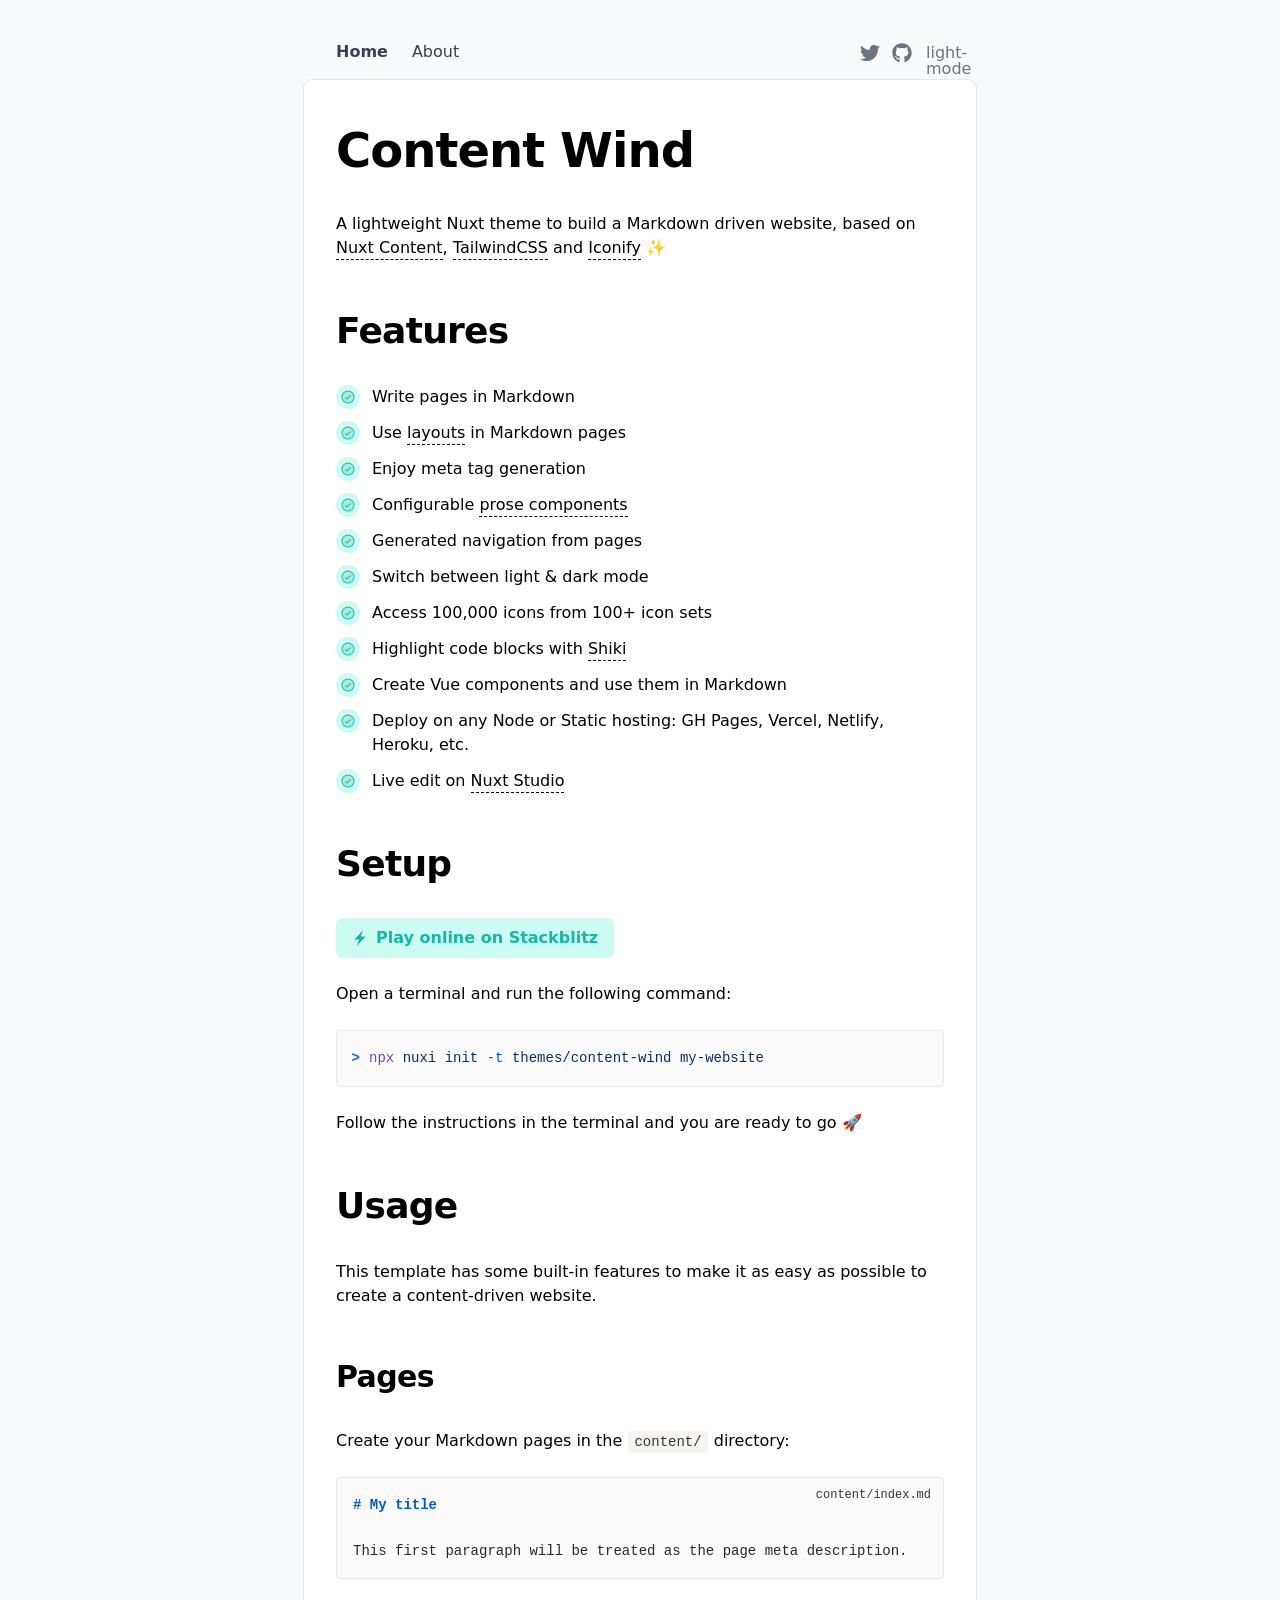
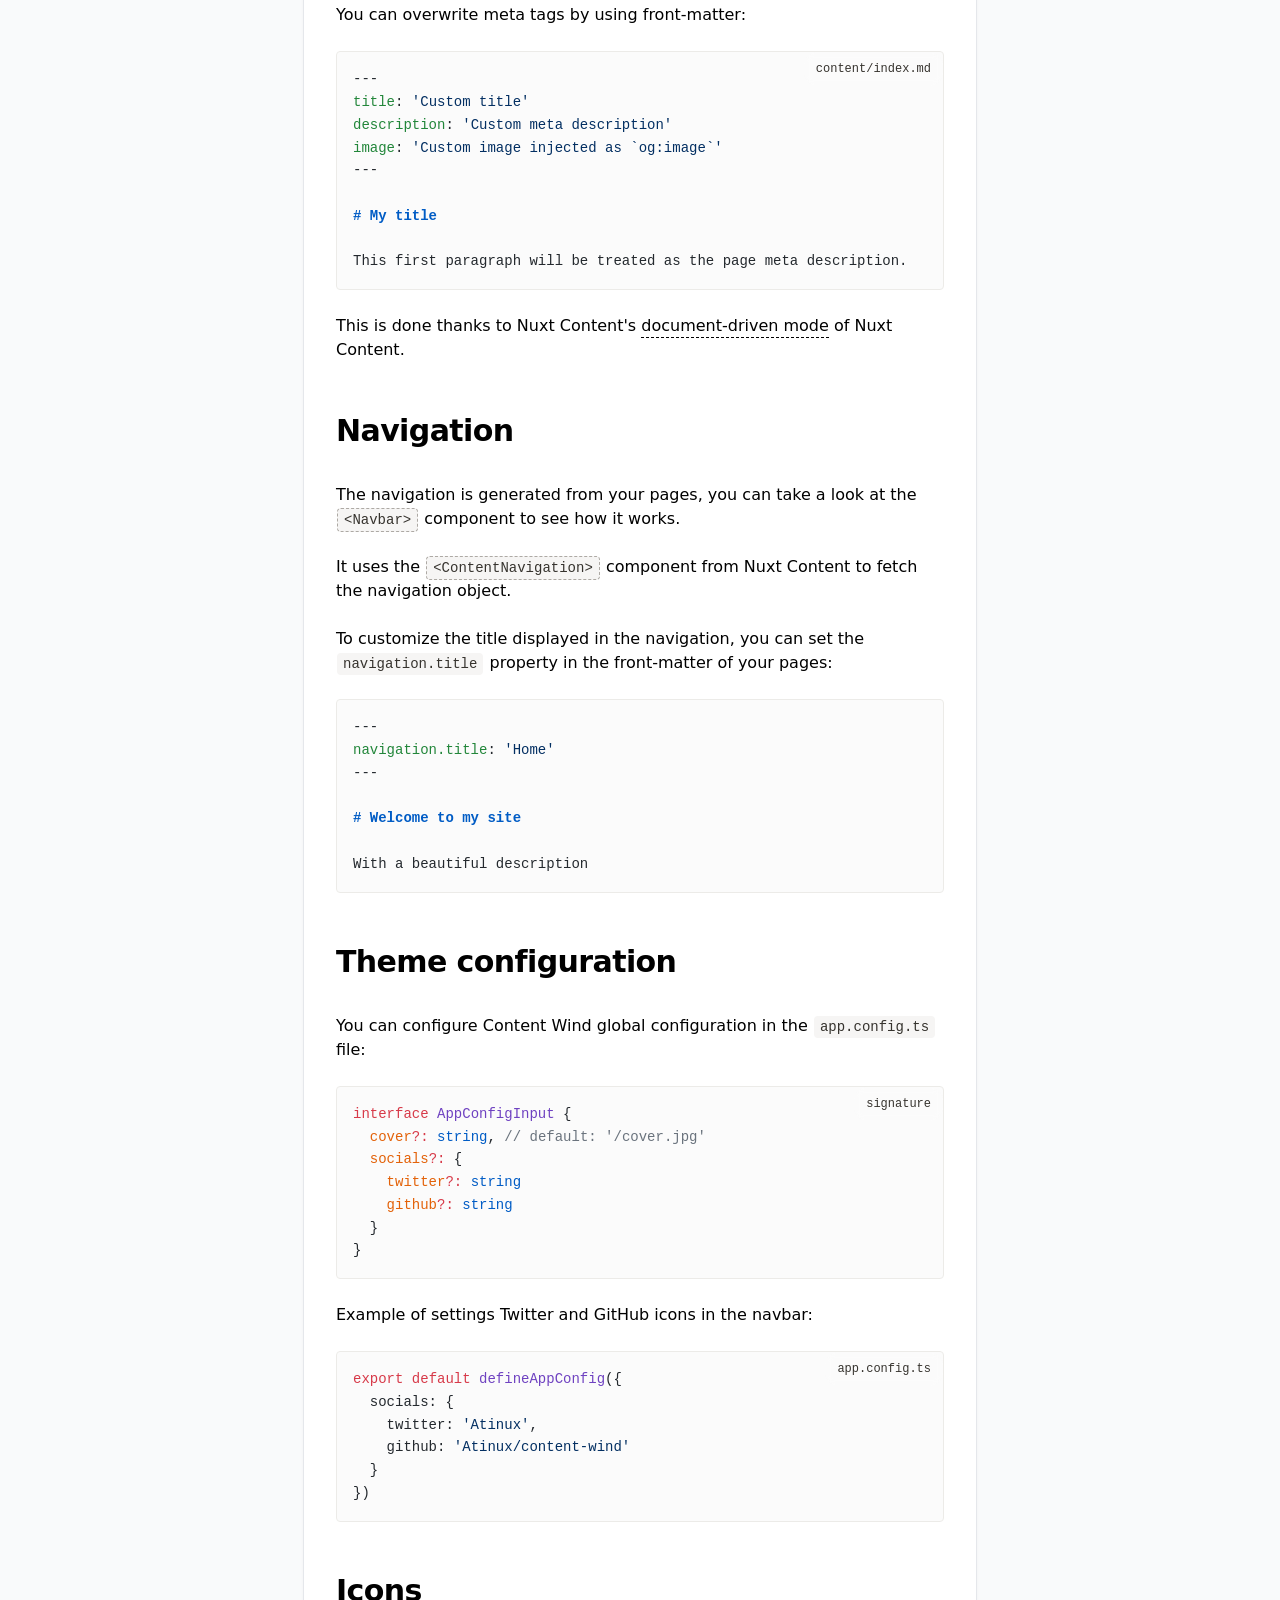
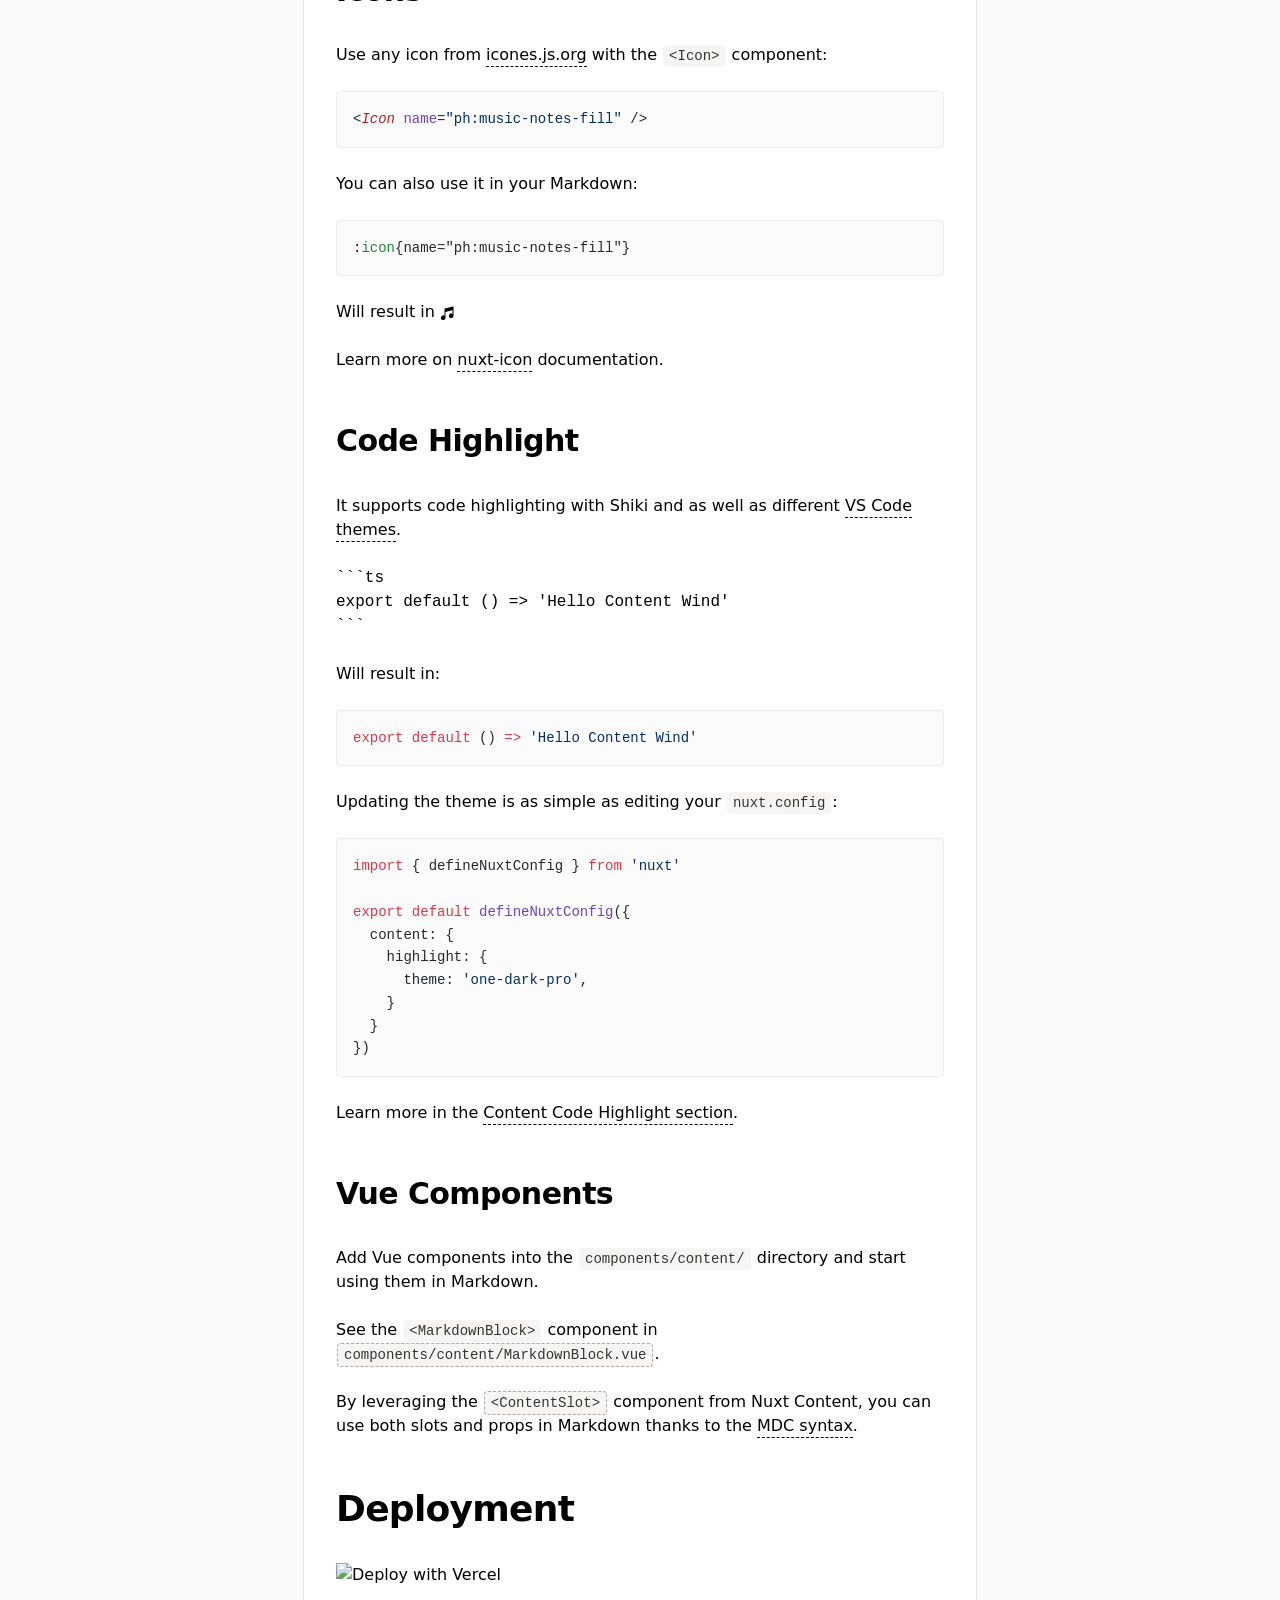
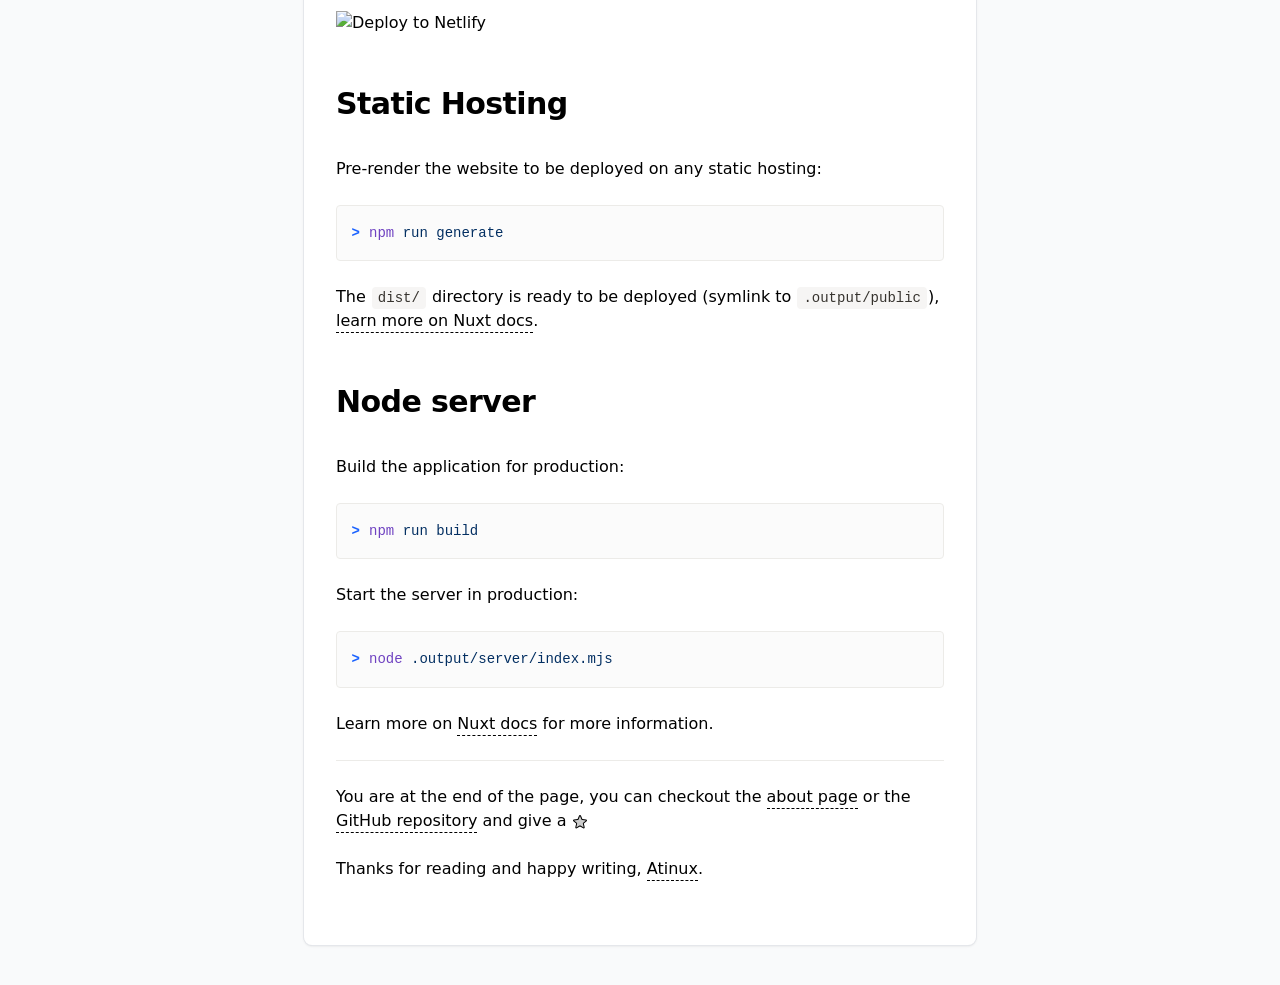
==== index.html @ e046925b "Deploying to gh-pages from @ pepeloper/content-wind@4dab15a4d984acb594648ea9daa385ddbec25339 🚀" ====
<!DOCTYPE html>
<html lang="en">
<head><meta charset="utf-8">
<title>Content Wind</title>
<meta name="viewport" content="width=device-width, initial-scale=1">
<meta content="/cover.jpg" property="og:image">
<meta name="twitter:card" content="summary_large_image">
<meta property="og:title" content="Content Wind">
<meta name="description" content="A lightweight Nuxt theme to build a Markdown driven website, based on Nuxt Content, TailwindCSS and Iconify ✨">
<meta property="og:description" content="A lightweight Nuxt theme to build a Markdown driven website, based on Nuxt Content, TailwindCSS and Iconify ✨"><link rel="preload" as="fetch" crossorigin="anonymous" href="/_payload.json"><style id="pinceau-theme">@media { :root {--pinceau-mq: initial; --elements-modal-scrim-backdropFilter: none;--elements-modal-zIndex: 50;--elements-sandbox-borderStyle: solid;--elements-sandbox-borderWidth: 1px;--elements-sandbox-height: 700px;--elements-list-item-icon-boxShadow: inset 0.25px 0.5px 0px hsla(0,0%,100%,.1), inset -0.25px 0px 0px hsla(0,0%,100%,.1);--elements-list-item-lastChild-marginBottom: 0px;--elements-tooltip-content-borderStyle: none;--elements-tooltip-content-borderWidth: 0px;--elements-disclosure-opened-summary-transform: rotate(0deg);--elements-disclosure-opened-summary-borderBottomRightRadius: 0px;--elements-disclosure-opened-summary-borderBottomLeftRadius: 0px;--elements-disclosure-content-borderColor: transparent;--elements-disclosure-content-borderStyle: solid;--elements-disclosure-content-borderWidth: 1px;--elements-disclosure-content-lastChild-marginBottom: 0px;--elements-disclosure-content-firstChild-marginTop: 0px;--elements-disclosure-content-padding: 1rem;--elements-disclosure-summary-chevron-transform: rotate(-90deg);--elements-disclosure-summary-chevron-transition: transform 200ms ease-in-out;--elements-disclosure-summary-chevron-padding: 2px;--elements-disclosure-summary-outline-focus: 2px solid;--elements-disclosure-summary-padding: 1rem;--elements-disclosure-borderStyle: solid;--elements-disclosure-borderWidth: 0px;--elements-disclosure-width: 100%;--elements-callout-content-lastChild-marginBottom: 0px;--elements-callout-content-firstChild-marginTop: 0px;--elements-callout-boxShadow: inset 0.25px 0.5px 0px hsla(0,0%,100%,.1), inset -0.25px 0px 0px hsla(0,0%,100%,.1);--elements-callout-borderStyle: solid;--elements-callout-borderWidth: 1px;--elements-callout-width: 100%;--elements-codeGroup-tabs-active-borderBlockEnd: 1px solid transparent;--elements-codeGroup-tabs-inactive-filter-hover: grayscale(0%);--elements-codeGroup-tabs-inactive-filter-static: grayscale(100%);--elements-codeGroup-tabs-lastOfType-border: none;--elements-codeGroup-tabs-firstOfType-border: none;--elements-codeGroup-tabs-textAlign: start;--elements-codeGroup-tabs-flex: 1;--elements-codeGroup-borderStyle: solid;--elements-codeGroup-borderWidth: 1px;--elements-codeGroup-margin: 0px;--elements-codeCollapse-gradientBackdrop-height: 50px;--elements-codeCollapse-button-borderStyle: solid;--elements-codeCollapse-button-borderWidth: 1px;--elements-codeCollapse-button-transform: translateX(-50%);--elements-codeCollapse-button-left: 50%;--elements-buttonLink-width: fit-content;--elements-buttonLink-boxShadow: inset 0.25px 0.5px 0px hsla(0,0%,100%,.1), inset -0.25px 0px 0px hsla(0,0%,100%,.1);--elements-buttonLink-borderColor: transparent;--elements-buttonLink-borderStyle: solid;--elements-buttonLink-borderWidth: 0px;--elements-badge-whiteSpace: nowrap;--elements-badge-boxShadow: inset 0.25px 0.5px 0px hsla(0,0%,100%,.1), inset -0.25px 0px 0px hsla(0,0%,100%,.1);--elements-badge-borderStyle: solid;--elements-badge-borderWidth: 1px;--elements-alert-closeButton-boxShadow-focus: 0 0 0 1px;--elements-alert-boxShadow: inset 0.25px 0.5px 0px hsla(0,0%,100%,.1), inset -0.25px 0px 0px hsla(0,0%,100%,.1);--elements-alert-borderStyle: solid;--elements-alert-borderWidth: 1px;--elements-alert-width: 100%;--elements-announce-boxShadow: inset 0.5px 0.75px 0px hsla(0,0%,100%,.1), inset -0.5px 0px 0px hsla(0,0%,100%,.1);--elements-announce-borderStyle: solid;--elements-announce-borderWidth: 1px;--elements-border-secondary-hover: [object Object];--elements-backdrop-background: #fffc;--elements-backdrop-filter: saturate(200%) blur(10px);--test: 0px;--prose-code-inline-padding: 0.2rem 0.375rem 0.2rem 0.375rem;--prose-code-block-backdropFilter: contrast(1);--prose-code-block-borderStyle: solid;--prose-code-block-borderWidth: 1px;--prose-tbody-tr-borderBottom-style: dashed;--prose-tbody-tr-borderBottom-width: 1px;--prose-th-textAlign: inherit;--prose-thead-borderBottom-style: solid;--prose-thead-borderBottom-width: 1px;--prose-thead-border-style: solid;--prose-thead-border-width: 0px;--prose-table-textAlign: start;--prose-hr-width: 1px;--prose-hr-style: solid;--prose-li-listStylePosition: outside;--prose-ol-li-markerColor: currentColor;--prose-ol-paddingInlineStart: 21px;--prose-ol-listStyleType: decimal;--prose-ul-li-markerColor: currentColor;--prose-ul-paddingInlineStart: 21px;--prose-ul-listStyleType: disc;--prose-blockquote-border-style: solid;--prose-blockquote-border-width: 4px;--prose-blockquote-quotes: '201C' '201D' '2018' '2019';--prose-blockquote-paddingInlineStart: 24px;--prose-a-code-color-hover: currentColor;--prose-a-hasCode-borderBottom: none;--prose-a-border-distance: 2px;--prose-a-border-color-hover: currentColor;--prose-a-border-color-static: currentColor;--prose-a-border-style-hover: solid;--prose-a-border-style-static: dashed;--prose-a-border-width: 1px;--prose-a-color-static: inherit;--prose-a-textDecoration: none;--prose-h6-margin: 3rem 0 2rem;--prose-h5-margin: 3rem 0 2rem;--prose-h4-margin: 3rem 0 2rem;--prose-h3-margin: 3rem 0 2rem;--prose-h2-margin: 3rem 0 2rem;--prose-h1-margin: 0 0 2rem;--typography-radii-full: 9999px;--typography-radii-6xl: 32px;--typography-radii-5xl: 28px;--typography-radii-4xl: 24px;--typography-radii-3xl: 20px;--typography-radii-2xl: 18px;--typography-radii-xl: 16px;--typography-radii-lg: 14px;--typography-radii-md: 12px;--typography-radii-sm: 10px;--typography-radii-xs: 8px;--typography-radii-2xs: 6px;--typography-radii-3xs: 4px;--typography-radii-4xs: 2px;--typography-radii-none: 0px;--typography-color-secondary-900: #121110;--typography-color-secondary-800: #201E1B;--typography-color-secondary-700: #36332E;--typography-color-secondary-600: #67635D;--typography-color-secondary-500: #97948F;--typography-color-secondary-400: #ADA9A4;--typography-color-secondary-300: #DBD9D3;--typography-color-secondary-200: #ECEBE8;--typography-color-secondary-100: #F6F5F4;--typography-color-secondary-50: #FBFBFB;--typography-color-primary-900: #001238;--typography-color-primary-800: #002370;--typography-color-primary-700: #0035a9;--typography-color-primary-600: #0047e1;--typography-color-primary-500: #1a62ff;--typography-color-primary-400: #407cff;--typography-color-primary-300: #6696ff;--typography-color-primary-200: #8db0ff;--typography-color-primary-100: #b3cbff;--typography-color-primary-50: #d9e5ff;--typography-color-black: #0E0D0D;--typography-color-white: #ffffff;--typography-font-mono: ui-monospace, SFMono-Regular, Menlo, Monaco, Consolas, Liberation Mono, Courier New, monospace;--typography-font-serif: ui-serif, Georgia, Cambria, Times New Roman, Times, serif;--typography-font-sans: ui-sans-serif, system-ui, -apple-system, BlinkMacSystemFont, Segoe UI, Roboto, Helvetica Neue, Arial, Noto Sans, sans-serif, Apple Color Emoji, Segoe UI Emoji, Segoe UI Symbol, Noto Color Emoji;--typography-lead-loose: 2;--typography-lead-relaxed: 1.625;--typography-lead-normal: 1.5;--typography-lead-snug: 1.375;--typography-lead-tight: 1.25;--typography-lead-none: 1;--typography-lead-10: 2.5rem;--typography-lead-9: 2.25rem;--typography-lead-8: 2rem;--typography-lead-7: 1.75rem;--typography-lead-6: 1.5rem;--typography-lead-5: 1.25rem;--typography-lead-4: 1rem;--typography-lead-3: .75rem;--typography-lead-2: .5rem;--typography-lead-1: .025rem;--typography-fontWeight-black: 900;--typography-fontWeight-extrabold: 800;--typography-fontWeight-bold: 700;--typography-fontWeight-semibold: 600;--typography-fontWeight-medium: 500;--typography-fontWeight-normal: 400;--typography-fontWeight-light: 300;--typography-fontWeight-extralight: 200;--typography-fontWeight-thin: 100;--typography-fontSize-9xl: 128px;--typography-fontSize-8xl: 96px;--typography-fontSize-7xl: 72px;--typography-fontSize-6xl: 60px;--typography-fontSize-5xl: 48px;--typography-fontSize-4xl: 36px;--typography-fontSize-3xl: 30px;--typography-fontSize-2xl: 24px;--typography-fontSize-xl: 20px;--typography-fontSize-lg: 18px;--typography-fontSize-base: 16px;--typography-fontSize-sm: 14px;--typography-fontSize-xs: 12px;--typography-letterSpacing-widest: 0.08em;--typography-letterSpacing-wider: 0.04em;--typography-letterSpacing-wide: 0.02em;--typography-letterSpacing-normal: 0em;--typography-letterSpacing-tight: -0.02em;--typography-letterSpacing-tighter: -0.04em;--typography-verticalMargin-base: 24px;--typography-verticalMargin-sm: 16px;--ease-back-inOut: cubic-bezier(0.68, -0.6, 0.32, 1.6);--ease-back-out: cubic-bezier(0.34, 1.56, 0.64, 1);--ease-back-in: cubic-bezier(0.36, 0, 0.66, -0.56);--ease-circ-inOut: cubic-bezier(0.85, 0, 0.15, 1);--ease-circ-out: cubic-bezier(0, 0.55, 0.45, 1);--ease-circ-in: cubic-bezier(0.55, 0, 1, 0.45);--ease-expo-inOut: cubic-bezier(0.87, 0, 0.13, 1);--ease-expo-out: cubic-bezier(0.16, 1, 0.3, 1);--ease-expo-in: cubic-bezier(0.7, 0, 0.84, 0);--ease-quint-inOut: cubic-bezier(0.83, 0, 0.17, 1);--ease-quint-out: cubic-bezier(0.22, 1, 0.36, 1);--ease-quint-in: cubic-bezier(0.64, 0, 0.78, 0);--ease-quart-inOut: cubic-bezier(0.76, 0, 0.24, 1);--ease-quart-out: cubic-bezier(0.25, 1, 0.5, 1);--ease-quart-in: cubic-bezier(0.5, 0, 0.75, 0);--ease-cubic-inOut: cubic-bezier(0.65, 0, 0.35, 1);--ease-cubic-out: cubic-bezier(0.33, 1, 0.68, 1);--ease-cubic-in: cubic-bezier(0.32, 0, 0.67, 0);--ease-quad-inOut: cubic-bezier(0.45, 0, 0.55, 1);--ease-quad-out: cubic-bezier(0.5, 1, 0.89, 1);--ease-quad-in: cubic-bezier(0.11, 0, 0.5, 0);--ease-sine-inOut: cubic-bezier(0.37, 0, 0.63, 1);--ease-sine-out: cubic-bezier(0.61, 1, 0.88, 1);--ease-sine-in: cubic-bezier(0.12, 0, 0.39, 0);--ease-default-inOut: cubic-bezier(0.4, 0, 0.2, 1);--ease-default-out: cubic-bezier(0, 0, 0.2, 1);--ease-default-in: cubic-bezier(0.4, 0, 1, 1);--ease-linear: cubic-bezier(0, 0, 1, 1);--lead-loose: 2;--lead-relaxed: 1.625;--lead-normal: 1.5;--lead-snug: 1.375;--lead-tight: 1.25;--lead-none: 1;--lead-10: 2.5rem;--lead-9: 2.25rem;--lead-8: 2rem;--lead-7: 1.75rem;--lead-6: 1.5rem;--lead-5: 1.25rem;--lead-4: 1rem;--lead-3: .75rem;--lead-2: .5rem;--lead-1: .025rem;--letterSpacing-widest: 0.08em;--letterSpacing-wider: 0.04em;--letterSpacing-wide: 0.02em;--letterSpacing-normal: 0em;--letterSpacing-tight: -0.02em;--letterSpacing-tighter: -0.04em;--fontSize-9xl: 8rem;--fontSize-8xl: 6rem;--fontSize-7xl: 4.5rem;--fontSize-6xl: 3.75rem;--fontSize-5xl: 3rem;--fontSize-4xl: 2.25rem;--fontSize-3xl: 1.875rem;--fontSize-2xl: 1.5rem;--fontSize-xl: 1.25rem;--fontSize-lg: 1.125rem;--fontSize-base: 1rem;--fontSize-sm: 0.875rem;--fontSize-xs: 0.75rem;--fontWeight-black: 900;--fontWeight-extrabold: 800;--fontWeight-bold: 700;--fontWeight-semibold: 600;--fontWeight-medium: 500;--fontWeight-normal: 400;--fontWeight-light: 300;--fontWeight-extralight: 200;--fontWeight-thin: 100;--font-mono: ui-monospace, SFMono-Regular, Menlo, Monaco, Consolas, Liberation Mono, Courier New, monospace;--font-serif: ui-serif, Georgia, Cambria, Times New Roman, Times, serif;--font-sans: ui-sans-serif, system-ui, -apple-system, BlinkMacSystemFont, Segoe UI, Roboto, Helvetica Neue, Arial, Noto Sans, sans-serif, Apple Color Emoji, Segoe UI Emoji, Segoe UI Symbol, Noto Color Emoji;--opacity-total: 1;--opacity-high: 0.8;--opacity-medium: 0.5;--opacity-soft: 0.3;--opacity-light: 0.15;--opacity-bright: 0.1;--opacity-noOpacity: 0;--borderWidth-lg: 3px;--borderWidth-md: 2px;--borderWidth-sm: 1px;--borderWidth-noBorder: 0;--space-rem-875: 0.875rem;--space-rem-625: 0.625rem;--space-rem-375: 0.375rem;--space-rem-125: 0.125rem;--space-px: 1px;--space-128: 32rem;--space-96: 24rem;--space-80: 20rem;--space-72: 18rem;--space-64: 16rem;--space-60: 15rem;--space-56: 14rem;--space-52: 13rem;--space-48: 12rem;--space-44: 11rem;--space-40: 10rem;--space-36: 9rem;--space-32: 8rem;--space-28: 7rem;--space-24: 6rem;--space-20: 5rem;--space-16: 4rem;--space-14: 3.5rem;--space-12: 3rem;--space-11: 2.75rem;--space-10: 2.5rem;--space-9: 2.25rem;--space-8: 2rem;--space-7: 1.75rem;--space-6: 1.5rem;--space-5: 1.25rem;--space-4: 1rem;--space-3: 0.75rem;--space-2: 0.5rem;--space-1: 0.25rem;--space-0: 0px;--size-full: 100%;--size-7xl: 80rem;--size-6xl: 72rem;--size-5xl: 64rem;--size-4xl: 56rem;--size-3xl: 48rem;--size-2xl: 42rem;--size-xl: 36rem;--size-lg: 32rem;--size-md: 28rem;--size-sm: 24rem;--size-xs: 20rem;--size-200: 200px;--size-104: 104px;--size-80: 80px;--size-64: 64px;--size-56: 56px;--size-48: 48px;--size-40: 40px;--size-32: 32px;--size-24: 24px;--size-20: 20px;--size-16: 16px;--size-12: 12px;--size-8: 8px;--size-6: 6px;--size-4: 4px;--size-2: 2px;--size-0: 0px;--radii-full: 9999px;--radii-6xl: 32px;--radii-5xl: 28px;--radii-4xl: 24px;--radii-3xl: 20px;--radii-2xl: 18px;--radii-xl: 16px;--radii-lg: 14px;--radii-md: 12px;--radii-sm: 10px;--radii-xs: 8px;--radii-2xs: 6px;--radii-3xs: 4px;--radii-4xs: 2px;--radii-none: 0px;--shadow-none: 0px 0px 0px 0px transparent;--shadow-lg: 0px 10px 15px -3px #000000, 0px 4px 6px -4px #000000;--shadow-md: 0px 4px 6px -1px #000000, 0px 2px 4px -2px #000000;--shadow-sm: 0px 1px 3px 0px #000000, 0px 1px 2px -1px #000000;--shadow-xs: 0px 1px 2px 0px #000000;--height-screen: 100vh;--width-screen: 100vw;--color-secondary-950: #030712;--color-secondary-900: #111827;--color-secondary-800: #1f2937;--color-secondary-700: #374151;--color-secondary-600: #4b5563;--color-secondary-500: #6b7280;--color-secondary-400: #9ca3af;--color-secondary-300: #d1d5db;--color-secondary-200: #e5e7eb;--color-secondary-100: #f3f4f6;--color-secondary-50: #f9fafb;--color-primary-950: #042f2e;--color-primary-900: #134e4a;--color-primary-800: #115e59;--color-primary-700: #0f766e;--color-primary-600: #0d9488;--color-primary-500: #14b8a6;--color-primary-400: #2dd4bf;--color-primary-300: #5eead4;--color-primary-200: #99f6e4;--color-primary-100: #ccfbf1;--color-primary-50: #f0fdfa;--color-ruby-900: #380011;--color-ruby-800: #700021;--color-ruby-700: #a90032;--color-ruby-600: #e10043;--color-ruby-500: #ff1a5e;--color-ruby-400: #ff4079;--color-ruby-300: #ff6694;--color-ruby-200: #ff8dae;--color-ruby-100: #ffb3c9;--color-ruby-50: #ffd9e4;--color-pink-900: #380025;--color-pink-800: #70004b;--color-pink-700: #a90070;--color-pink-600: #e10095;--color-pink-500: #ff1ab2;--color-pink-400: #ff40bf;--color-pink-300: #ff66cc;--color-pink-200: #ff8dd8;--color-pink-100: #ffb3e5;--color-pink-50: #ffd9f2;--color-purple-900: #080020;--color-purple-800: #14014A;--color-purple-700: #200273;--color-purple-600: #370DAD;--color-purple-500: #6B39FA;--color-purple-400: #8961FD;--color-purple-300: #A589F9;--color-purple-200: #E5DCFF;--color-purple-100: #F1ECFF;--color-purple-50: #F8F5FF;--color-violet-900: #190038;--color-violet-800: #330070;--color-violet-700: #4c00a9;--color-violet-600: #6500e1;--color-violet-500: #811aff;--color-violet-400: #9640ff;--color-violet-300: #ab66ff;--color-violet-200: #c08dff;--color-violet-100: #d5b3ff;--color-violet-50: #ead9ff;--color-royalblue-900: #0b0531;--color-royalblue-800: #160a62;--color-royalblue-700: #211093;--color-royalblue-600: #2c15c4;--color-royalblue-500: #4127e8;--color-royalblue-400: #614bec;--color-royalblue-300: #806ff0;--color-royalblue-200: #a093f3;--color-royalblue-100: #c0b7f7;--color-royalblue-50: #dfdbfb;--color-indigoblue-900: #001238;--color-indigoblue-800: #002370;--color-indigoblue-700: #0035a9;--color-indigoblue-600: #0047e1;--color-indigoblue-500: #1a62ff;--color-indigoblue-400: #407cff;--color-indigoblue-300: #6696ff;--color-indigoblue-200: #8db0ff;--color-indigoblue-100: #b3cbff;--color-indigoblue-50: #d9e5ff;--color-blue-900: #00131D;--color-blue-800: #002235;--color-blue-700: #013858;--color-blue-600: #01659E;--color-blue-500: #1AADFF;--color-blue-400: #64C7FF;--color-blue-300: #A1DDFF;--color-blue-200: #D0EEFF;--color-blue-100: #E2F4FF;--color-blue-50: #F2FAFF;--color-lightblue-900: #001A1F;--color-lightblue-800: #00232B;--color-lightblue-700: #013858;--color-lightblue-600: #0893B1;--color-lightblue-500: #1AD6FF;--color-lightblue-400: #55E1FF;--color-lightblue-300: #82E3FF;--color-lightblue-200: #C5F2FF;--color-lightblue-100: #DCF7FF;--color-lightblue-50: #F1FCFF;--color-teal-900: #062a28;--color-teal-800: #0b544f;--color-teal-700: #117d77;--color-teal-600: #16a79e;--color-teal-500: #1cd1c6;--color-teal-400: #36e4da;--color-teal-300: #5fe9e1;--color-teal-200: #87efe9;--color-teal-100: #aff4f0;--color-teal-50: #d7faf8;--color-pear-900: #2a2b09;--color-pear-800: #545512;--color-pear-700: #7e801b;--color-pear-600: #a8aa24;--color-pear-500: #d0d32f;--color-pear-400: #d8da52;--color-pear-300: #e0e274;--color-pear-200: #e8e997;--color-pear-100: #eff0ba;--color-pear-50: #f7f8dc;--color-red-900: #1C0301;--color-red-800: #340A01;--color-red-700: #550F00;--color-red-600: #AD2203;--color-red-500: #FF3B10;--color-red-400: #FF7353;--color-red-300: #FFA692;--color-red-200: #FFE6E1;--color-red-100: #FFF0EC;--color-red-50: #FFF9F8;--color-pumpkin-900: #381800;--color-pumpkin-800: #702f00;--color-pumpkin-700: #a94700;--color-pumpkin-600: #e15e00;--color-pumpkin-500: #ff7a1a;--color-pumpkin-400: #ff9040;--color-pumpkin-300: #ffa666;--color-pumpkin-200: #ffbd8d;--color-pumpkin-100: #ffd3b3;--color-pumpkin-50: #ffe9d9;--color-orange-900: #1A0A01;--color-orange-800: #2D1102;--color-orange-700: #3F1802;--color-orange-600: #7E3004;--color-orange-500: #FA630E;--color-orange-400: #FC8E51;--color-orange-300: #FDAC7E;--color-orange-200: #FFE5D7;--color-orange-100: #FFEFE5;--color-orange-50: #FFF7F2;--color-yellow-900: #1B1500;--color-yellow-800: #292100;--color-yellow-700: #463801;--color-yellow-600: #AB8A07;--color-yellow-500: #FBCA05;--color-yellow-400: #FFDC4E;--color-yellow-300: #FFE372;--color-yellow-200: #FFF3C0;--color-yellow-100: #FFF7D9;--color-yellow-50: #FFFCEE;--color-green-900: #00190F;--color-green-800: #002817;--color-green-700: #01492C;--color-green-600: #039B5A;--color-green-500: #0DD885;--color-green-400: #3CEEA5;--color-green-300: #86FBCB;--color-green-200: #C0FFE4;--color-green-100: #DBFFF0;--color-green-50: #ECFFF7;--color-gray-900: #121110;--color-gray-800: #1C1B19;--color-gray-700: #292724;--color-gray-600: #3D3B38;--color-gray-500: #97948F;--color-gray-400: #ADA9A4;--color-gray-300: #DBD9D3;--color-gray-200: #ECEBE8;--color-gray-100: #F3F3F2;--color-gray-50: #FBFBFB;--color-black: #0E0D0D;--color-white: #ffffff;--media-portrait: only screen and (orientation: portrait);--media-landscape: only screen and (orientation: landscape);--media-rm: (prefers-reduced-motion: reduce);--media-2xl: (min-width: 1536px);--media-xl: (min-width: 1280px);--media-lg: (min-width: 1024px);--media-md: (min-width: 768px);--media-sm: (min-width: 640px);--media-xs: (min-width: 475px);--elements-drawer-maxWidth: var(--size-xs);--elements-modal-scrim-backgroundColor: var(--color-gray-50);--elements-videoPlayer-borderRadius: var(--radii-sm);--elements-videoPlayer-backgroundColor: var(--color-gray-900);--elements-videoPlayer-marginY: var(--space-8);--elements-sandbox-borderRadius: var(--radii-md);--elements-list-item-icon-height: var(--space-4);--elements-list-item-icon-width: var(--space-4);--elements-list-item-icon-borderRadius: var(--radii-full);--elements-list-item-icon-padding: var(--space-1);--elements-list-item-icon-marginInlineEnd: var(--space-3);--elements-list-item-marginBottom: var(--space-3);--elements-tooltip-content-padding: var(--space-3) var(--space-4);--elements-tooltip-content-borderColor: transparent;--elements-tooltip-content-fontWeight: var(--typography-fontWeight-normal);--elements-tooltip-content-color: var(--color-gray-100);--elements-tooltip-content-backgroundColor: var(--color-gray-700);--elements-tooltip-trigger-outline-focusVisible: 2px solid var(--color-primary-500);--elements-disclosure-content-verticalMargin: var(--typography-verticalMargin-sm);--elements-disclosure-summary-chevron-height: var(--space-5);--elements-disclosure-summary-chevron-width: var(--space-5);--elements-disclosure-summary-icon-marginInlineEnd: var(--space-3);--elements-disclosure-summary-icon-height: var(--space-6);--elements-disclosure-summary-icon-width: var(--space-6);--elements-disclosure-borderRadius: var(--radii-none);--elements-callout-content-verticalMargin: var(--typography-verticalMargin-sm);--elements-callout-title-marginBottom: var(--space-1);--elements-callout-title-fontWeight: var(--fontWeight-medium);--elements-callout-icon-marginInlineEnd: var(--space-3);--elements-callout-icon-height: var(--space-7);--elements-callout-icon-width: var(--space-6);--elements-callout-paddingY: var(--space-4);--elements-callout-paddingX: var(--space-4);--elements-codePreview-padding: var(--space-4);--elements-codePreview-gap: var(--space-4);--elements-codeGroup-tabs-active-backgroundColor: var(--color-gray-50);--elements-codeGroup-tabs-active-color: var(--color-gray-900);--elements-codeGroup-tabs-inactive-backgroundColor: var(--color-gray-100);--elements-codeGroup-tabs-inactive-color-hover: var(--color-gray-900);--elements-codeGroup-tabs-inactive-color-static: var(--color-gray-500);--elements-codeGroup-tabs-icon-size: var(--space-4);--elements-codeGroup-tabs-icon-marginInlineEnd: var(--space-2);--elements-codeGroup-tabs-letterSpacing: var(--letterSpacing-tight);--elements-codeGroup-tabs-fontFamily: var(--font-mono);--elements-codeGroup-tabs-paddingX: var(--space-4);--elements-codeGroup-tabs-paddingY: var(--space-2);--elements-codeCollapse-button-backgroundColor: var(--color-gray-50);--elements-codeCollapse-button-paddingX: var(--space-3);--elements-codeCollapse-button-paddingY: var(--space-1);--elements-codeCollapse-button-bottom: var(--space-2);--elements-codeCollapse-borderStyle: var(--prose-code-block-borderStyle);--elements-codeCollapse-borderWidth: var(--prose-code-block-borderWidth);--elements-buttonLink-giant-padding: var(--space-3) var(--space-5);--elements-buttonLink-large-padding: var(--space-2) var(--space-4);--elements-buttonLink-medium-padding: var(--space-2) var(--space-4);--elements-buttonLink-small-padding: var(--space-1) var(--space-3);--elements-buttonLink-icon-marginInlineEnd: var(--space-2);--elements-buttonLink-borderRadius: var(--radii-2xs);--elements-buttonLink-fontWeight: var(--fontWeight-semibold);--elements-badge-letterSpacing: var(--letterSpacing-tight);--elements-badge-lineHeight: var(--typography-lead-none);--elements-badge-fontWeight: var(--fontWeight-normal);--elements-badge-paddingY: var(--space-1);--elements-badge-paddingX: var(--space-2);--elements-alert-closeButton-icon-height: var(--space-4);--elements-alert-closeButton-icon-width: var(--space-4);--elements-alert-closeButton-marginInlineStart: var(--space-2);--elements-alert-closeButton-padding: var(--space-1);--elements-alert-icon-marginInlineEnd: var(--space-3);--elements-alert-icon-height: var(--space-6);--elements-alert-icon-width: var(--space-6);--elements-alert-paddingY: var(--space-4);--elements-alert-paddingX: var(--space-4);--elements-announce-icon-backgroundColor: var(--color-gray-200);--elements-announce-icon-borderRadius: var(--radii-full);--elements-announce-icon-padding: var(--space-1) var(--space-2);--elements-announce-content-paddingX: var(--space-3);--elements-announce-fontWeight: var(--fontWeight-medium);--elements-announce-borderRadius: var(--radii-full);--elements-announce-backgroundColor: var(--color-gray-100);--elements-announce-padding: var(--space-1);--elements-state-danger-borderColor-secondary: var(--color-red-200);--elements-state-danger-borderColor-primary: var(--color-red-100);--elements-state-danger-backgroundColor-tertiary: var(--color-red-200);--elements-state-danger-backgroundColor-secondary: var(--color-red-100);--elements-state-danger-backgroundColor-primary: var(--color-red-50);--elements-state-danger-color-tertiary: var(--color-red-700);--elements-state-danger-color-secondary: var(--color-red-600);--elements-state-danger-color-primary: var(--color-red-500);--elements-state-warning-borderColor-secondary: var(--color-yellow-200);--elements-state-warning-borderColor-primary: var(--color-yellow-100);--elements-state-warning-backgroundColor-tertiary: var(--color-yellow-200);--elements-state-warning-backgroundColor-secondary: var(--color-yellow-100);--elements-state-warning-backgroundColor-primary: var(--color-yellow-50);--elements-state-warning-color-tertiary: var(--color-yellow-700);--elements-state-warning-color-secondary: var(--color-yellow-600);--elements-state-warning-color-primary: var(--color-yellow-500);--elements-state-success-borderColor-secondary: var(--color-green-200);--elements-state-success-borderColor-primary: var(--color-green-100);--elements-state-success-backgroundColor-tertiary: var(--color-green-200);--elements-state-success-backgroundColor-secondary: var(--color-green-100);--elements-state-success-backgroundColor-primary: var(--color-green-50);--elements-state-success-color-tertiary: var(--color-green-700);--elements-state-success-color-secondary: var(--color-green-600);--elements-state-success-color-primary: var(--color-green-500);--elements-state-info-borderColor-secondary: var(--color-blue-200);--elements-state-info-borderColor-primary: var(--color-blue-100);--elements-state-info-backgroundColor-tertiary: var(--color-blue-200);--elements-state-info-backgroundColor-secondary: var(--color-blue-100);--elements-state-info-backgroundColor-primary: var(--color-blue-50);--elements-state-info-color-tertiary: var(--color-blue-700);--elements-state-info-color-secondary: var(--color-blue-600);--elements-state-info-color-primary: var(--color-blue-500);--elements-state-secondary-borderColor-secondary: var(--color-secondary-200);--elements-state-secondary-borderColor-primary: var(--color-secondary-100);--elements-state-secondary-backgroundColor-tertiary: var(--color-secondary-200);--elements-state-secondary-backgroundColor-secondary: var(--color-secondary-100);--elements-state-secondary-backgroundColor-primary: var(--color-secondary-50);--elements-state-secondary-color-tertiary: var(--color-secondary-700);--elements-state-secondary-color-secondary: var(--color-secondary-600);--elements-state-secondary-color-primary: var(--color-secondary-500);--elements-state-primary-borderColor-secondary: var(--color-primary-200);--elements-state-primary-borderColor-primary: var(--color-primary-100);--elements-state-primary-backgroundColor-tertiary: var(--color-primary-200);--elements-state-primary-backgroundColor-secondary: var(--color-primary-100);--elements-state-primary-backgroundColor-primary: var(--color-primary-50);--elements-state-primary-color-tertiary: var(--color-primary-700);--elements-state-primary-color-secondary: var(--color-primary-600);--elements-state-primary-color-primary: var(--color-primary-500);--elements-state-neutral-borderColor-secondary: var(--color-gray-300);--elements-state-neutral-borderColor-primary: var(--color-gray-200);--elements-state-neutral-backgroundColor-tertiary: var(--color-gray-300);--elements-state-neutral-backgroundColor-secondary: var(--color-gray-200);--elements-state-neutral-backgroundColor-primary: var(--color-gray-100);--elements-state-neutral-color-tertiary: var(--color-gray-700);--elements-state-neutral-color-secondary: var(--color-gray-600);--elements-state-neutral-color-primary: var(--color-gray-500);--elements-surface-secondary-backgroundColor: var(--color-gray-200);--elements-surface-primary-backgroundColor: var(--color-gray-100);--elements-border-secondary-static: var(--color-gray-300);--elements-border-primary-hover: var(--color-gray-300);--elements-border-primary-static: var(--color-gray-200);--elements-text-tertiary-color-static: var(--color-gray-300);--elements-text-secondary-color-hover: var(--color-gray-700);--elements-text-secondary-color-static: var(--color-gray-500);--elements-text-primary-color-static: var(--color-gray-900);--elements-radii-base: var(--radii-3xs);--prose-code-inline-backgroundColor: var(--typography-color-secondary-100);--prose-code-inline-color: var(--typography-color-secondary-700);--prose-code-inline-fontWeight: var(--typography-fontWeight-normal);--prose-code-inline-fontSize: var(--typography-fontSize-sm);--prose-code-inline-borderRadius: var(--typography-radii-3xs);--prose-code-block-pre-padding: var(--typography-verticalMargin-sm);--prose-code-block-backgroundColor: var(--typography-color-secondary-50);--prose-code-block-color: var(--typography-color-secondary-700);--prose-code-block-borderRadius: var(--typography-radii-3xs);--prose-code-block-borderColor: var(--typography-color-secondary-200);--prose-code-block-margin: var(--typography-verticalMargin-base) 0;--prose-code-block-fontSize: var(--typography-fontSize-sm);--prose-tbody-code-inline-fontSize: var(--typography-fontSize-sm);--prose-tbody-td-padding: var(--typography-verticalMargin-sm);--prose-tbody-tr-borderBottom-color: var(--typography-color-secondary-200);--prose-th-fontWeight: var(--typography-fontWeight-semibold);--prose-th-padding: 0 var(--typography-verticalMargin-sm) var(--typography-verticalMargin-sm) var(--typography-verticalMargin-sm);--prose-th-color: var(--typography-color-secondary-600);--prose-thead-borderBottom-color: var(--typography-color-secondary-200);--prose-thead-border-color: var(--typography-color-secondary-300);--prose-table-lineHeight: var(--typography-lead-6);--prose-table-fontSize: var(--typography-fontSize-sm);--prose-table-margin: var(--typography-verticalMargin-base) 0;--prose-hr-color: var(--typography-color-secondary-200);--prose-hr-margin: var(--typography-verticalMargin-base) 0;--prose-li-margin: var(--typography-verticalMargin-sm) 0;--prose-ol-margin: var(--typography-verticalMargin-base) 0;--prose-ul-margin: var(--typography-verticalMargin-base) 0;--prose-blockquote-border-color: var(--typography-color-secondary-200);--prose-blockquote-color: var(--typography-color-secondary-500);--prose-blockquote-margin: var(--typography-verticalMargin-base) 0;--prose-a-code-background-hover: var(--typography-color-primary-50);--prose-a-code-border-color-hover: var(--typography-color-primary-500);--prose-a-code-border-color-static: var(--typography-color-secondary-400);--prose-a-code-border-style: var(--prose-a-border-style-static);--prose-a-code-border-width: var(--prose-a-border-width);--prose-a-fontWeight: var(--typography-fontWeight-medium);--prose-a-color-hover: var(--typography-color-primary-500);--prose-img-margin: var(--typography-verticalMargin-base) 0;--prose-strong-fontWeight: var(--typography-fontWeight-semibold);--prose-h6-iconSize: var(--typography-fontSize-base);--prose-h6-fontWeight: var(--typography-fontWeight-semibold);--prose-h6-lineHeight: var(--typography-lead-normal);--prose-h6-fontSize: var(--typography-fontSize-lg);--prose-h5-iconSize: var(--typography-fontSize-lg);--prose-h5-fontWeight: var(--typography-fontWeight-semibold);--prose-h5-lineHeight: var(--typography-lead-snug);--prose-h5-fontSize: var(--typography-fontSize-xl);--prose-h4-iconSize: var(--typography-fontSize-lg);--prose-h4-letterSpacing: var(--typography-letterSpacing-tight);--prose-h4-fontWeight: var(--typography-fontWeight-semibold);--prose-h4-lineHeight: var(--typography-lead-snug);--prose-h4-fontSize: var(--typography-fontSize-2xl);--prose-h3-iconSize: var(--typography-fontSize-xl);--prose-h3-letterSpacing: var(--typography-letterSpacing-tight);--prose-h3-fontWeight: var(--typography-fontWeight-semibold);--prose-h3-lineHeight: var(--typography-lead-snug);--prose-h3-fontSize: var(--typography-fontSize-3xl);--prose-h2-iconSize: var(--typography-fontSize-2xl);--prose-h2-letterSpacing: var(--typography-letterSpacing-tight);--prose-h2-fontWeight: var(--typography-fontWeight-semibold);--prose-h2-lineHeight: var(--typography-lead-tight);--prose-h2-fontSize: var(--typography-fontSize-4xl);--prose-h1-iconSize: var(--typography-fontSize-3xl);--prose-h1-letterSpacing: var(--typography-letterSpacing-tight);--prose-h1-fontWeight: var(--typography-fontWeight-bold);--prose-h1-lineHeight: var(--typography-lead-tight);--prose-h1-fontSize: var(--typography-fontSize-5xl);--prose-p-br-margin: var(--typography-verticalMargin-base) 0 0 0;--prose-p-margin: var(--typography-verticalMargin-base) 0;--prose-p-lineHeight: var(--typography-lead-normal);--prose-p-fontSize: var(--typography-fontSize-base);--typography-font-code: var(--typography-font-mono);--typography-font-body: var(--typography-font-sans);--typography-font-display: var(--typography-font-sans);--typography-body-backgroundColor: var(--typography-color-white);--typography-body-color: var(--typography-color-black);--text-6xl-lineHeight: var(--lead-none);--text-6xl-fontSize: var(--fontSize-6xl);--text-5xl-lineHeight: var(--lead-none);--text-5xl-fontSize: var(--fontSize-5xl);--text-4xl-lineHeight: var(--lead-10);--text-4xl-fontSize: var(--fontSize-4xl);--text-3xl-lineHeight: var(--lead-9);--text-3xl-fontSize: var(--fontSize-3xl);--text-2xl-lineHeight: var(--lead-8);--text-2xl-fontSize: var(--fontSize-2xl);--text-xl-lineHeight: var(--lead-7);--text-xl-fontSize: var(--fontSize-xl);--text-lg-lineHeight: var(--lead-7);--text-lg-fontSize: var(--fontSize-lg);--text-base-lineHeight: var(--lead-6);--text-base-fontSize: var(--fontSize-base);--text-sm-lineHeight: var(--lead-5);--text-sm-fontSize: var(--fontSize-sm);--text-xs-lineHeight: var(--lead-4);--text-xs-fontSize: var(--fontSize-xs);--shadow-2xl: 0px 25px 50px -12px var(--color-gray-900);--shadow-xl: 0px 20px 25px -5px var(--color-gray-400), 0px 8px 10px -6px #000000;--elements-sandbox-borderColor: var(--elements-border-secondary-static);--elements-sandbox-lineHeight: var(--text-3xl-lineHeight);--elements-sandbox-fontSize: var(--text-3xl-fontSize);--elements-sandbox-backgroundColor: var(--elements-surface-primary-backgroundColor);--elements-tooltip-content-borderRadius: var(--elements-radii-base);--elements-tooltip-content-lineHeight: var(--text-sm-lineHeight);--elements-tooltip-content-fontSize: var(--text-sm-fontSize);--elements-disclosure-opened-summary-borderTopRightRadius: var(--elements-radii-base);--elements-disclosure-opened-summary-borderTopLeftRadius: var(--elements-radii-base);--elements-disclosure-content-borderBottomRightRadius: var(--elements-radii-base);--elements-disclosure-content-borderBottomLeftRadius: var(--elements-radii-base);--elements-disclosure-summary-chevron-borderRadius: var(--elements-radii-base);--elements-disclosure-summary-borderRadius: var(--elements-radii-base);--elements-callout-title-lineHeight: var(--text-xl-lineHeight);--elements-callout-title-fontSize: var(--text-xl-fontSize);--elements-callout-icon-lineHeight: var(--text-xl-lineHeight);--elements-callout-icon-fontSize: var(--text-xl-fontSize);--elements-callout-borderRadius: var(--elements-radii-base);--elements-codeGroup-tabs-inactive-borderBlockEnd: 1px solid var(--elements-border-primary-static);--elements-codeGroup-tabs-borderInlineEnd: 1px solid var(--elements-border-primary-static);--elements-codeGroup-tabs-borderInlineStart: 1px solid var(--elements-border-primary-static);--elements-codeGroup-tabs-lineHeight: var(--text-sm-lineHeight);--elements-codeGroup-tabs-fontSize: var(--text-sm-fontSize);--elements-codeGroup-borderRadius: var(--elements-radii-base);--elements-codeGroup-borderColor: var(--elements-border-primary-static);--elements-codeCollapse-gradientBackdrop-background: linear-gradient(180deg, rgba(255, 255, 255, 0) 0%, var(--prose-code-block-backgroundColor) 100%);--elements-codeCollapse-button-color: var(--elements-text-secondary-color-static);--elements-codeCollapse-button-lineHeight: var(--text-sm-lineHeight);--elements-codeCollapse-button-fontSize: var(--text-sm-fontSize);--elements-codeCollapse-button-borderColor: var(--elements-border-secondary-static);--elements-codeCollapse-button-borderRadius: var(--elements-radii-base);--elements-codeCollapse-borderColor: var(--prose-code-block-borderColor);--elements-codeCollapse-borderRadius: var(--elements-radii-base);--elements-codeCollapse-margin: var(--prose-code-block-margin);--elements-buttonLink-giant-lineHeight: var(--text-xl-lineHeight);--elements-buttonLink-giant-fontSize: var(--text-xl-fontSize);--elements-buttonLink-large-lineHeight: var(--text-lg-lineHeight);--elements-buttonLink-large-fontSize: var(--text-lg-fontSize);--elements-buttonLink-medium-lineHeight: var(--text-base-lineHeight);--elements-buttonLink-medium-fontSize: var(--text-base-fontSize);--elements-buttonLink-small-lineHeight: var(--text-sm-lineHeight);--elements-buttonLink-small-fontSize: var(--text-sm-fontSize);--elements-badge-borderRadius: var(--elements-radii-base);--elements-badge-fontSize: var(--text-base-fontSize);--elements-alert-closeButton-border-radius: var(--elements-radii-base);--elements-alert-borderRadius: var(--elements-radii-base);--elements-announce-lineHeight: var(--text-sm-lineHeight);--elements-announce-fontSize: var(--text-sm-fontSize);--elements-announce-borderColor: var(--elements-border-primary-static);--prose-a-code-color-static: var(--prose-code-inline-color); } }@media { :root.dark {--pinceau-mq: dark; --elements-tooltip-content-borderStyle: solid;--elements-tooltip-content-borderWidth: 1px;--elements-backdrop-background: #0c0d0ccc;--prose-code-block-backdropFilter: contrast(1);--prose-ol-li-markerColor: currentColor;--prose-ul-li-markerColor: currentColor;--prose-a-code-color-hover: currentColor;--prose-a-border-color-hover: currentColor;--prose-a-border-color-static: currentColor;--prose-a-color-static: inherit;--elements-modal-scrim-backgroundColor: var(--color-gray-900);--elements-tooltip-content-borderColor: var(--color-gray-700);--elements-tooltip-content-backgroundColor: var(--color-gray-800);--elements-codeGroup-tabs-active-backgroundColor: var(--prose-code-block-backgroundColor);--elements-codeGroup-tabs-active-color: var(--color-gray-300);--elements-codeGroup-tabs-inactive-backgroundColor: var(--color-black);--elements-codeGroup-tabs-inactive-color-hover: var(--color-gray-300);--elements-codeGroup-tabs-inactive-color-static: var(--color-gray-500);--elements-codeCollapse-button-backgroundColor: var(--color-black);--elements-announce-icon-backgroundColor: var(--color-gray-700);--elements-announce-backgroundColor: var(--color-gray-800);--elements-state-danger-borderColor-secondary: var(--color-red-700);--elements-state-danger-borderColor-primary: var(--color-red-800);--elements-state-danger-backgroundColor-tertiary: var(--color-red-700);--elements-state-danger-backgroundColor-secondary: var(--color-red-800);--elements-state-danger-backgroundColor-primary: var(--color-red-900);--elements-state-danger-color-tertiary: var(--color-red-100);--elements-state-danger-color-secondary: var(--color-red-400);--elements-state-danger-color-primary: var(--color-red-500);--elements-state-warning-borderColor-secondary: var(--color-yellow-700);--elements-state-warning-borderColor-primary: var(--color-yellow-800);--elements-state-warning-backgroundColor-tertiary: var(--color-yellow-700);--elements-state-warning-backgroundColor-secondary: var(--color-yellow-800);--elements-state-warning-backgroundColor-primary: var(--color-yellow-900);--elements-state-warning-color-tertiary: var(--color-yellow-100);--elements-state-warning-color-secondary: var(--color-yellow-400);--elements-state-warning-color-primary: var(--color-yellow-500);--elements-state-success-borderColor-secondary: var(--color-green-700);--elements-state-success-borderColor-primary: var(--color-green-800);--elements-state-success-backgroundColor-tertiary: var(--color-green-700);--elements-state-success-backgroundColor-secondary: var(--color-green-800);--elements-state-success-backgroundColor-primary: var(--color-green-900);--elements-state-success-color-tertiary: var(--color-green-100);--elements-state-success-color-secondary: var(--color-green-400);--elements-state-success-color-primary: var(--color-green-500);--elements-state-info-borderColor-secondary: var(--color-blue-700);--elements-state-info-borderColor-primary: var(--color-blue-800);--elements-state-info-backgroundColor-tertiary: var(--color-blue-700);--elements-state-info-backgroundColor-secondary: var(--color-blue-800);--elements-state-info-backgroundColor-primary: var(--color-blue-900);--elements-state-info-color-tertiary: var(--color-blue-100);--elements-state-info-color-secondary: var(--color-blue-400);--elements-state-info-color-primary: var(--color-blue-500);--elements-state-secondary-borderColor-secondary: var(--color-secondary-700);--elements-state-secondary-borderColor-primary: var(--color-secondary-800);--elements-state-secondary-backgroundColor-tertiary: var(--color-secondary-700);--elements-state-secondary-backgroundColor-secondary: var(--color-secondary-800);--elements-state-secondary-backgroundColor-primary: var(--color-secondary-900);--elements-state-secondary-color-tertiary: var(--color-secondary-100);--elements-state-secondary-color-secondary: var(--color-secondary-400);--elements-state-secondary-color-primary: var(--color-secondary-500);--elements-state-primary-borderColor-secondary: var(--color-primary-700);--elements-state-primary-borderColor-primary: var(--color-primary-800);--elements-state-primary-backgroundColor-tertiary: var(--color-primary-700);--elements-state-primary-backgroundColor-secondary: var(--color-primary-800);--elements-state-primary-backgroundColor-primary: var(--color-primary-900);--elements-state-primary-color-tertiary: var(--color-primary-100);--elements-state-primary-color-secondary: var(--color-primary-400);--elements-state-primary-color-primary: var(--color-primary-500);--elements-state-neutral-borderColor-secondary: var(--color-gray-600);--elements-state-neutral-borderColor-primary: var(--color-gray-700);--elements-state-neutral-backgroundColor-tertiary: var(--color-gray-600);--elements-state-neutral-backgroundColor-secondary: var(--color-gray-700);--elements-state-neutral-backgroundColor-primary: var(--color-gray-800);--elements-state-neutral-color-tertiary: var(--color-gray-100);--elements-state-neutral-color-secondary: var(--color-gray-400);--elements-state-neutral-color-primary: var(--color-gray-500);--elements-surface-secondary-backgroundColor: var(--color-gray-800);--elements-surface-primary-backgroundColor: var(--color-gray-900);--elements-border-secondary-static: var(--color-gray-700);--elements-border-primary-hover: var(--color-gray-700);--elements-border-primary-static: var(--color-gray-800);--elements-text-tertiary-color-static: var(--color-gray-600);--elements-text-secondary-color-hover: var(--color-gray-200);--elements-text-secondary-color-static: var(--color-gray-400);--elements-text-primary-color-static: var(--color-gray-50);--prose-code-inline-backgroundColor: var(--typography-color-secondary-700);--prose-code-inline-color: var(--typography-color-secondary-200);--prose-code-block-backgroundColor: var(--typography-color-secondary-900);--prose-code-block-color: var(--typography-color-secondary-200);--prose-code-block-borderColor: var(--typography-color-secondary-800);--prose-tbody-tr-borderBottom-color: var(--typography-color-secondary-800);--prose-th-color: var(--typography-color-secondary-400);--prose-thead-borderBottom-color: var(--typography-color-secondary-800);--prose-thead-border-color: var(--typography-color-secondary-600);--prose-hr-color: var(--typography-color-secondary-800);--prose-blockquote-border-color: var(--typography-color-secondary-700);--prose-blockquote-color: var(--typography-color-secondary-400);--prose-a-code-background-hover: var(--typography-color-primary-900);--prose-a-code-border-color-hover: var(--typography-color-primary-600);--prose-a-code-border-color-static: var(--typography-color-secondary-600);--prose-a-color-hover: var(--typography-color-primary-500);--typography-body-backgroundColor: var(--typography-color-black);--typography-body-color: var(--typography-color-white); } }@media (min-width: 475px) { :root {--pinceau-mq: xs; --test: 1px; } }@media (min-width: 640px) { :root {--pinceau-mq: sm; --test: 2px; } }@media (min-width: 768px) { :root {--pinceau-mq: md; --test: 3px; } }@media (min-width: 1024px) { :root {--pinceau-mq: lg; --test: 4px; } }@media (min-width: 1280px) { :root {--pinceau-mq: xl; --test: 5px; } }@media (min-width: 1536px) { :root {--pinceau-mq: 2xl; --test: 6px; } }</style><style id="pinceau-runtime-hydratable">@media{.phy[--]{--puid:zAnAru-c;}.pc-zAnAru[data-v-a0d367d7]{---jf-m-color:var(--color-primary-500);---h-bb-box-shadow:0 0 0 1px var(--color-primary-400);---mbm-button-background-color-hover:var(--color-primary-100);---v-ut-button-background-color-hover:var(--color-primary-800);---f-wz-button-background-color-static:var(--color-primary-100);---39q-button-background-color-hover:var(--color-primary-200);---i79-button-background-color-static:var(--color-primary-800);---rol-button-background-color-hover:var(--color-primary-700);}} @media{.phy[--]{--puid:zAnAru-v;}.pv-Ehw1SU{box-shadow:var(--elements-buttonLink-boxShadow);--button-backgroundColor-static:var(---f-wz-button-background-color-static);--button-backgroundColor-hover:var(---39q-button-background-color-hover);}:root.dark .pv-Ehw1SU{--button-backgroundColor-static:var(---i79-button-background-color-static);--button-backgroundColor-hover:var(---rol-button-background-color-hover);}.pv-Ehw1SU{padding:var(--elements-buttonLink-medium-padding);font-size:var(--elements-buttonLink-medium-fontSize);line-height:var(--elements-buttonLink-medium-lineHeight);}} </style><link rel="modulepreload" as="script" crossorigin href="/_nuxt/entry.dce63502.js"><link rel="preload" as="style" href="/_nuxt/entry.cdf41b6d.css"><link rel="modulepreload" as="script" crossorigin href="/_nuxt/document-driven.9a5a71db.js"><link rel="modulepreload" as="script" crossorigin href="/_nuxt/DocumentDrivenEmpty.354c9a1f.js"><link rel="modulepreload" as="script" crossorigin href="/_nuxt/ContentRenderer.0f8e6216.js"><link rel="modulepreload" as="script" crossorigin href="/_nuxt/ContentRendererMarkdown.b7d7250f.js"><link rel="modulepreload" as="script" crossorigin href="/_nuxt/DocumentDrivenNotFound.d4758aea.js"><link rel="modulepreload" as="script" crossorigin href="/_nuxt/head.b288a1bb.js"><link rel="modulepreload" as="script" crossorigin href="/_nuxt/default.3459dec2.js"><link rel="modulepreload" as="script" crossorigin href="/_nuxt/ProseH1.0627bbad.js"><link rel="preload" as="style" href="/_nuxt/ProseH1.21d8b6b2.css"><link rel="modulepreload" as="script" crossorigin href="/_nuxt/ProseP.73b370c1.js"><link rel="preload" as="style" href="/_nuxt/ProseP.2bf90c2b.css"><link rel="modulepreload" as="script" crossorigin href="/_nuxt/ProseA.71a0c049.js"><link rel="preload" as="style" href="/_nuxt/ProseA.81dcd596.css"><link rel="modulepreload" as="script" crossorigin href="/_nuxt/ProseH2.c25fd5b5.js"><link rel="preload" as="style" href="/_nuxt/ProseH2.a2d33c9a.css"><link rel="modulepreload" as="script" crossorigin href="/_nuxt/List.5b39707f.js"><link rel="preload" as="style" href="/_nuxt/List.2a366f36.css"><link rel="modulepreload" as="script" crossorigin href="/_nuxt/ContentSlot.45fe33e6.js"><link rel="modulepreload" as="script" crossorigin href="/_nuxt/ButtonLink.0cfb460d.js"><link rel="preload" as="style" href="/_nuxt/ButtonLink.615b0a3a.css"><link rel="modulepreload" as="script" crossorigin href="/_nuxt/ProseCode.24482469.js"><link rel="preload" as="style" href="/_nuxt/ProseCode.4b4f918e.css"><link rel="modulepreload" as="script" crossorigin href="/_nuxt/index.c932d805.js"><link rel="modulepreload" as="script" crossorigin href="/_nuxt/ProseH3.a72ab112.js"><link rel="preload" as="style" href="/_nuxt/ProseH3.dd611d9b.css"><link rel="modulepreload" as="script" crossorigin href="/_nuxt/ProseCodeInline.a365837d.js"><link rel="preload" as="style" href="/_nuxt/ProseCodeInline.7aaa0661.css"><link rel="modulepreload" as="script" crossorigin href="/_nuxt/MarkdownBlock.3aa99178.js"><link rel="modulepreload" as="script" crossorigin href="/_nuxt/ProseImg.9e382614.js"><link rel="preload" as="style" href="/_nuxt/ProseImg.7b3deeb7.css"><link rel="modulepreload" as="script" crossorigin href="/_nuxt/ProseHr.6cf246c1.js"><link rel="preload" as="style" href="/_nuxt/ProseHr.7a2a2eda.css"><link rel="prefetch" as="script" crossorigin href="/_nuxt/full-width.6e5fd860.js"><link rel="prefetch" as="script" crossorigin href="/_nuxt/debug.549d5266.js"><link rel="prefetch" as="script" crossorigin href="/_nuxt/client-db.4de92669.js"><link rel="prefetch" as="style" href="/_nuxt/useStudio.a92b5f33.css"><link rel="prefetch" as="script" crossorigin href="/_nuxt/useStudio.ecce1f2f.js"><link rel="prefetch" as="script" crossorigin href="/_nuxt/asyncData.9206d7f5.js"><link rel="prefetch" as="style" href="/_nuxt/error-404.47a83e66.css"><link rel="prefetch" as="script" crossorigin href="/_nuxt/error-404.4df315c8.js"><link rel="prefetch" as="style" href="/_nuxt/error-500.534ab3f3.css"><link rel="prefetch" as="script" crossorigin href="/_nuxt/error-500.2b59e36f.js"><link rel="stylesheet" href="/_nuxt/entry.cdf41b6d.css"><link rel="stylesheet" href="/_nuxt/ProseH1.21d8b6b2.css"><link rel="stylesheet" href="/_nuxt/ProseP.2bf90c2b.css"><link rel="stylesheet" href="/_nuxt/ProseA.81dcd596.css"><link rel="stylesheet" href="/_nuxt/ProseH2.a2d33c9a.css"><link rel="stylesheet" href="/_nuxt/List.2a366f36.css"><link rel="stylesheet" href="/_nuxt/ButtonLink.615b0a3a.css"><link rel="stylesheet" href="/_nuxt/ProseCode.4b4f918e.css"><link rel="stylesheet" href="/_nuxt/ProseH3.dd611d9b.css"><link rel="stylesheet" href="/_nuxt/ProseCodeInline.7aaa0661.css"><link rel="stylesheet" href="/_nuxt/ProseImg.7b3deeb7.css"><link rel="stylesheet" href="/_nuxt/ProseHr.7a2a2eda.css"><script>"use strict";(()=>{const a=window,e=document.documentElement,m=["dark","light"],c=window.localStorage.getItem("nuxt-color-mode")||"system";let n=c==="system"?f():c;const l=e.getAttribute("data-color-mode-forced");l&&(n=l),i(n),a["__NUXT_COLOR_MODE__"]={preference:c,value:n,getColorScheme:f,addColorScheme:i,removeColorScheme:d};function i(o){const t=""+o+"",s="";e.classList?e.classList.add(t):e.className+=" "+t,s&&e.setAttribute("data-"+s,o)}function d(o){const t=""+o+"",s="";e.classList?e.classList.remove(t):e.className=e.className.replace(new RegExp(t,"g"),""),s&&e.removeAttribute("data-"+s)}function r(o){return a.matchMedia("(prefers-color-scheme"+o+")")}function f(){if(a.matchMedia&&r("").media!=="not all"){for(const o of m)if(r(":"+o).matches)return o}return"light"}})();
</script></head>
<body ><div id="__nuxt"><div class="sm:pt-6 sm:pb-10"><!----><!----><!----><div class="nuxt-progress" style="width:0%;height:3px;opacity:0;background-size:Infinity% auto;"></div><div class="flex justify-between max-w-2xl px-4 py-4 mx-auto sm:px-8"><div class="text-primary-700 dark:text-primary-200"><!--[--><a aria-current="page" href="/" class="font-bold router-link-exact-active mr-6">Home</a><a href="/about" class="mr-6">About</a><!--]--></div><div class="space-x-3 transition text-primary-500"><a href="https://twitter.com/Atinux" title="Twitter" class="dark:text-primary-100 hover:text-primary-700 dark:hover:text-primary-300"><svg xmlns="http://www.w3.org/2000/svg" xmlns:xlink="http://www.w3.org/1999/xlink" aria-hidden="true" role="img" class="icon w-5 h-5" style="" width="1em" height="1em" viewBox="0 0 512 512" data-v-55fddde0><path fill="currentColor" d="M459.37 151.716c.325 4.548.325 9.097.325 13.645c0 138.72-105.583 298.558-298.558 298.558c-59.452 0-114.68-17.219-161.137-47.106c8.447.974 16.568 1.299 25.34 1.299c49.055 0 94.213-16.568 130.274-44.832c-46.132-.975-84.792-31.188-98.112-72.772c6.498.974 12.995 1.624 19.818 1.624c9.421 0 18.843-1.3 27.614-3.573c-48.081-9.747-84.143-51.98-84.143-102.985v-1.299c13.969 7.797 30.214 12.67 47.431 13.319c-28.264-18.843-46.781-51.005-46.781-87.391c0-19.492 5.197-37.36 14.294-52.954c51.655 63.675 129.3 105.258 216.365 109.807c-1.624-7.797-2.599-15.918-2.599-24.04c0-57.828 46.782-104.934 104.934-104.934c30.213 0 57.502 12.67 76.67 33.137c23.715-4.548 46.456-13.32 66.599-25.34c-7.798 24.366-24.366 44.833-46.132 57.827c21.117-2.273 41.584-8.122 60.426-16.243c-14.292 20.791-32.161 39.308-52.628 54.253z"/></svg></a><a href="https://github.com/Atinux/content-wind" title="GitHub" class="dark:text-primary-100 hover:text-primary-700 dark:hover:text-primary-300"><svg xmlns="http://www.w3.org/2000/svg" xmlns:xlink="http://www.w3.org/1999/xlink" aria-hidden="true" role="img" class="icon w-5 h-5" style="" width="1em" height="1em" viewBox="0 0 496 512" data-v-55fddde0><path fill="currentColor" d="M165.9 397.4c0 2-2.3 3.6-5.2 3.6c-3.3.3-5.6-1.3-5.6-3.6c0-2 2.3-3.6 5.2-3.6c3-.3 5.6 1.3 5.6 3.6zm-31.1-4.5c-.7 2 1.3 4.3 4.3 4.9c2.6 1 5.6 0 6.2-2s-1.3-4.3-4.3-5.2c-2.6-.7-5.5.3-6.2 2.3zm44.2-1.7c-2.9.7-4.9 2.6-4.6 4.9c.3 2 2.9 3.3 5.9 2.6c2.9-.7 4.9-2.6 4.6-4.6c-.3-1.9-3-3.2-5.9-2.9zM244.8 8C106.1 8 0 113.3 0 252c0 110.9 69.8 205.8 169.5 239.2c12.8 2.3 17.3-5.6 17.3-12.1c0-6.2-.3-40.4-.3-61.4c0 0-70 15-84.7-29.8c0 0-11.4-29.1-27.8-36.6c0 0-22.9-15.7 1.6-15.4c0 0 24.9 2 38.6 25.8c21.9 38.6 58.6 27.5 72.9 20.9c2.3-16 8.8-27.1 16-33.7c-55.9-6.2-112.3-14.3-112.3-110.5c0-27.5 7.6-41.3 23.6-58.9c-2.6-6.5-11.1-33.3 2.6-67.9c20.9-6.5 69 27 69 27c20-5.6 41.5-8.5 62.8-8.5s42.8 2.9 62.8 8.5c0 0 48.1-33.6 69-27c13.7 34.7 5.2 61.4 2.6 67.9c16 17.7 25.8 31.5 25.8 58.9c0 96.5-58.9 104.2-114.8 110.5c9.2 7.9 17 22.9 17 46.4c0 33.7-.3 75.4-.3 83.6c0 6.5 4.6 14.4 17.3 12.1C428.2 457.8 496 362.9 496 252C496 113.3 383.5 8 244.8 8zM97.2 352.9c-1.3 1-1 3.3.7 5.2c1.6 1.6 3.9 2.3 5.2 1c1.3-1 1-3.3-.7-5.2c-1.6-1.6-3.9-2.3-5.2-1zm-10.8-8.1c-.7 1.3.3 2.9 2.3 3.9c1.6 1 3.6.7 4.3-.7c.7-1.3-.3-2.9-2.3-3.9c-2-.6-3.6-.3-4.3.7zm32.4 35.6c-1.6 1.3-1 4.3 1.3 6.2c2.3 2.3 5.2 2.6 6.5 1c1.3-1.3.7-4.3-1.3-6.2c-2.2-2.3-5.2-2.6-6.5-1zm-11.4-14.7c-1.6 1-1.6 3.6 0 5.9c1.6 2.3 4.3 3.3 5.6 2.3c1.6-1.3 1.6-3.9 0-6.2c-1.4-2.3-4-3.3-5.6-2z"/></svg></a><button aria-label="Color Mode" class="inline-block w-5 dark:text-primary-100 hover:text-primary-700 dark:hover:text-primary-300"><span>...</span></button></div></div><!--[--><div class="document-driven-page"><div class="max-w-2xl px-4 py-10 m-auto bg-white sm:px-8 sm:shadow dark:bg-primary-800 ring-1 ring-gray-200 dark:ring-gray-700 sm:rounded-lg"><main class="max-w-none"><!--[--><div><h1 id="content-wind" class="prose-h1" data-v-6c60dd72><a aria-current="page" href="/#content-wind" class="router-link-active router-link-exact-active" data-v-6c60dd72><!--[-->Content Wind<!--]--><svg xmlns="http://www.w3.org/2000/svg" xmlns:xlink="http://www.w3.org/1999/xlink" aria-hidden="true" role="img" class="icon" data-v-6c60dd72 style="" width="1em" height="1em" viewBox="0 0 32 32" data-v-55fddde0><path fill="currentColor" d="m24.78 26l1.19-4.758A1 1 0 0 0 25 20h-5v-3h5a1 1 0 0 0 .908-1.419l-6-13a1 1 0 0 0-1.702-.19l-9.998 13A1 1 0 0 0 9 17h9v3H7a1 1 0 0 0-.97 1.242L7.22 26H2v2h28v-2ZM20 7.553L23.437 15H20ZM11.03 15L18 5.94V15Zm11.69 11H9.28l-1-4h15.44Z"/></svg></a></h1><p class="prose-p" data-v-6afe56cf><!--[-->A lightweight Nuxt theme to build a Markdown driven website, based on <a href="https://content.nuxtjs.org" rel="nofollow" class="prose-a" data-v-590f1ec3><!--[-->Nuxt Content<!--]--></a>, <a href="https://tailwindcss.com" rel="nofollow" class="prose-a" data-v-590f1ec3><!--[-->TailwindCSS<!--]--></a> and <a href="https://iconify.design" rel="nofollow" class="prose-a" data-v-590f1ec3><!--[-->Iconify<!--]--></a> ✨<!--]--></p><h2 id="features" class="prose-h2" data-v-f3b05a9a><a aria-current="page" href="/#features" class="router-link-active router-link-exact-active" data-v-f3b05a9a><!--[-->Features<!--]--><!----></a></h2><ul data-v-852f5092><li data-v-852f5092><span class="list-icon primary" data-v-852f5092><svg xmlns="http://www.w3.org/2000/svg" xmlns:xlink="http://www.w3.org/1999/xlink" aria-hidden="true" role="img" class="icon" data-v-852f5092 style="" width="1em" height="1em" viewBox="0 0 256 256" data-v-55fddde0><g fill="currentColor"><path d="M224 128a96 96 0 1 1-96-96a96 96 0 0 1 96 96Z" opacity=".2"/><path d="M173.66 98.34a8 8 0 0 1 0 11.32l-56 56a8 8 0 0 1-11.32 0l-24-24a8 8 0 0 1 11.32-11.32L112 148.69l50.34-50.35a8 8 0 0 1 11.32 0ZM232 128A104 104 0 1 1 128 24a104.11 104.11 0 0 1 104 104Zm-16 0a88 88 0 1 0-88 88a88.1 88.1 0 0 0 88-88Z"/></g></svg></span><span data-v-852f5092><!--[--><!--[-->Write pages in Markdown<!--]--><!--]--></span></li><li data-v-852f5092><span class="list-icon primary" data-v-852f5092><svg xmlns="http://www.w3.org/2000/svg" xmlns:xlink="http://www.w3.org/1999/xlink" aria-hidden="true" role="img" class="icon" data-v-852f5092 style="" width="1em" height="1em" viewBox="0 0 256 256" data-v-55fddde0><g fill="currentColor"><path d="M224 128a96 96 0 1 1-96-96a96 96 0 0 1 96 96Z" opacity=".2"/><path d="M173.66 98.34a8 8 0 0 1 0 11.32l-56 56a8 8 0 0 1-11.32 0l-24-24a8 8 0 0 1 11.32-11.32L112 148.69l50.34-50.35a8 8 0 0 1 11.32 0ZM232 128A104 104 0 1 1 128 24a104.11 104.11 0 0 1 104 104Zm-16 0a88 88 0 1 0-88 88a88.1 88.1 0 0 0 88-88Z"/></g></svg></span><span data-v-852f5092><!--[--><!--[-->Use <a href="https://nuxt.com/docs/guide/directory-structure/layouts" rel="nofollow" class="prose-a" data-v-852f5092 data-v-590f1ec3><!--[-->layouts<!--]--></a> in Markdown pages<!--]--><!--]--></span></li><li data-v-852f5092><span class="list-icon primary" data-v-852f5092><svg xmlns="http://www.w3.org/2000/svg" xmlns:xlink="http://www.w3.org/1999/xlink" aria-hidden="true" role="img" class="icon" data-v-852f5092 style="" width="1em" height="1em" viewBox="0 0 256 256" data-v-55fddde0><g fill="currentColor"><path d="M224 128a96 96 0 1 1-96-96a96 96 0 0 1 96 96Z" opacity=".2"/><path d="M173.66 98.34a8 8 0 0 1 0 11.32l-56 56a8 8 0 0 1-11.32 0l-24-24a8 8 0 0 1 11.32-11.32L112 148.69l50.34-50.35a8 8 0 0 1 11.32 0ZM232 128A104 104 0 1 1 128 24a104.11 104.11 0 0 1 104 104Zm-16 0a88 88 0 1 0-88 88a88.1 88.1 0 0 0 88-88Z"/></g></svg></span><span data-v-852f5092><!--[--><!--[-->Enjoy meta tag generation<!--]--><!--]--></span></li><li data-v-852f5092><span class="list-icon primary" data-v-852f5092><svg xmlns="http://www.w3.org/2000/svg" xmlns:xlink="http://www.w3.org/1999/xlink" aria-hidden="true" role="img" class="icon" data-v-852f5092 style="" width="1em" height="1em" viewBox="0 0 256 256" data-v-55fddde0><g fill="currentColor"><path d="M224 128a96 96 0 1 1-96-96a96 96 0 0 1 96 96Z" opacity=".2"/><path d="M173.66 98.34a8 8 0 0 1 0 11.32l-56 56a8 8 0 0 1-11.32 0l-24-24a8 8 0 0 1 11.32-11.32L112 148.69l50.34-50.35a8 8 0 0 1 11.32 0ZM232 128A104 104 0 1 1 128 24a104.11 104.11 0 0 1 104 104Zm-16 0a88 88 0 1 0-88 88a88.1 88.1 0 0 0 88-88Z"/></g></svg></span><span data-v-852f5092><!--[--><!--[-->Configurable <a href="https://typography.nuxt.space" rel="nofollow" class="prose-a" data-v-852f5092 data-v-590f1ec3><!--[-->prose components<!--]--></a><!--]--><!--]--></span></li><li data-v-852f5092><span class="list-icon primary" data-v-852f5092><svg xmlns="http://www.w3.org/2000/svg" xmlns:xlink="http://www.w3.org/1999/xlink" aria-hidden="true" role="img" class="icon" data-v-852f5092 style="" width="1em" height="1em" viewBox="0 0 256 256" data-v-55fddde0><g fill="currentColor"><path d="M224 128a96 96 0 1 1-96-96a96 96 0 0 1 96 96Z" opacity=".2"/><path d="M173.66 98.34a8 8 0 0 1 0 11.32l-56 56a8 8 0 0 1-11.32 0l-24-24a8 8 0 0 1 11.32-11.32L112 148.69l50.34-50.35a8 8 0 0 1 11.32 0ZM232 128A104 104 0 1 1 128 24a104.11 104.11 0 0 1 104 104Zm-16 0a88 88 0 1 0-88 88a88.1 88.1 0 0 0 88-88Z"/></g></svg></span><span data-v-852f5092><!--[--><!--[-->Generated navigation from pages<!--]--><!--]--></span></li><li data-v-852f5092><span class="list-icon primary" data-v-852f5092><svg xmlns="http://www.w3.org/2000/svg" xmlns:xlink="http://www.w3.org/1999/xlink" aria-hidden="true" role="img" class="icon" data-v-852f5092 style="" width="1em" height="1em" viewBox="0 0 256 256" data-v-55fddde0><g fill="currentColor"><path d="M224 128a96 96 0 1 1-96-96a96 96 0 0 1 96 96Z" opacity=".2"/><path d="M173.66 98.34a8 8 0 0 1 0 11.32l-56 56a8 8 0 0 1-11.32 0l-24-24a8 8 0 0 1 11.32-11.32L112 148.69l50.34-50.35a8 8 0 0 1 11.32 0ZM232 128A104 104 0 1 1 128 24a104.11 104.11 0 0 1 104 104Zm-16 0a88 88 0 1 0-88 88a88.1 88.1 0 0 0 88-88Z"/></g></svg></span><span data-v-852f5092><!--[--><!--[-->Switch between light &amp; dark mode<!--]--><!--]--></span></li><li data-v-852f5092><span class="list-icon primary" data-v-852f5092><svg xmlns="http://www.w3.org/2000/svg" xmlns:xlink="http://www.w3.org/1999/xlink" aria-hidden="true" role="img" class="icon" data-v-852f5092 style="" width="1em" height="1em" viewBox="0 0 256 256" data-v-55fddde0><g fill="currentColor"><path d="M224 128a96 96 0 1 1-96-96a96 96 0 0 1 96 96Z" opacity=".2"/><path d="M173.66 98.34a8 8 0 0 1 0 11.32l-56 56a8 8 0 0 1-11.32 0l-24-24a8 8 0 0 1 11.32-11.32L112 148.69l50.34-50.35a8 8 0 0 1 11.32 0ZM232 128A104 104 0 1 1 128 24a104.11 104.11 0 0 1 104 104Zm-16 0a88 88 0 1 0-88 88a88.1 88.1 0 0 0 88-88Z"/></g></svg></span><span data-v-852f5092><!--[--><!--[-->Access 100,000 icons from 100+ icon sets<!--]--><!--]--></span></li><li data-v-852f5092><span class="list-icon primary" data-v-852f5092><svg xmlns="http://www.w3.org/2000/svg" xmlns:xlink="http://www.w3.org/1999/xlink" aria-hidden="true" role="img" class="icon" data-v-852f5092 style="" width="1em" height="1em" viewBox="0 0 256 256" data-v-55fddde0><g fill="currentColor"><path d="M224 128a96 96 0 1 1-96-96a96 96 0 0 1 96 96Z" opacity=".2"/><path d="M173.66 98.34a8 8 0 0 1 0 11.32l-56 56a8 8 0 0 1-11.32 0l-24-24a8 8 0 0 1 11.32-11.32L112 148.69l50.34-50.35a8 8 0 0 1 11.32 0ZM232 128A104 104 0 1 1 128 24a104.11 104.11 0 0 1 104 104Zm-16 0a88 88 0 1 0-88 88a88.1 88.1 0 0 0 88-88Z"/></g></svg></span><span data-v-852f5092><!--[--><!--[-->Highlight code blocks with <a href="https://shiki.matsu.io" rel="nofollow" class="prose-a" data-v-852f5092 data-v-590f1ec3><!--[-->Shiki<!--]--></a><!--]--><!--]--></span></li><li data-v-852f5092><span class="list-icon primary" data-v-852f5092><svg xmlns="http://www.w3.org/2000/svg" xmlns:xlink="http://www.w3.org/1999/xlink" aria-hidden="true" role="img" class="icon" data-v-852f5092 style="" width="1em" height="1em" viewBox="0 0 256 256" data-v-55fddde0><g fill="currentColor"><path d="M224 128a96 96 0 1 1-96-96a96 96 0 0 1 96 96Z" opacity=".2"/><path d="M173.66 98.34a8 8 0 0 1 0 11.32l-56 56a8 8 0 0 1-11.32 0l-24-24a8 8 0 0 1 11.32-11.32L112 148.69l50.34-50.35a8 8 0 0 1 11.32 0ZM232 128A104 104 0 1 1 128 24a104.11 104.11 0 0 1 104 104Zm-16 0a88 88 0 1 0-88 88a88.1 88.1 0 0 0 88-88Z"/></g></svg></span><span data-v-852f5092><!--[--><!--[-->Create Vue components and use them in Markdown<!--]--><!--]--></span></li><li data-v-852f5092><span class="list-icon primary" data-v-852f5092><svg xmlns="http://www.w3.org/2000/svg" xmlns:xlink="http://www.w3.org/1999/xlink" aria-hidden="true" role="img" class="icon" data-v-852f5092 style="" width="1em" height="1em" viewBox="0 0 256 256" data-v-55fddde0><g fill="currentColor"><path d="M224 128a96 96 0 1 1-96-96a96 96 0 0 1 96 96Z" opacity=".2"/><path d="M173.66 98.34a8 8 0 0 1 0 11.32l-56 56a8 8 0 0 1-11.32 0l-24-24a8 8 0 0 1 11.32-11.32L112 148.69l50.34-50.35a8 8 0 0 1 11.32 0ZM232 128A104 104 0 1 1 128 24a104.11 104.11 0 0 1 104 104Zm-16 0a88 88 0 1 0-88 88a88.1 88.1 0 0 0 88-88Z"/></g></svg></span><span data-v-852f5092><!--[--><!--[-->Deploy on any Node or Static hosting: GH Pages, Vercel, Netlify, Heroku, etc.<!--]--><!--]--></span></li><li data-v-852f5092><span class="list-icon primary" data-v-852f5092><svg xmlns="http://www.w3.org/2000/svg" xmlns:xlink="http://www.w3.org/1999/xlink" aria-hidden="true" role="img" class="icon" data-v-852f5092 style="" width="1em" height="1em" viewBox="0 0 256 256" data-v-55fddde0><g fill="currentColor"><path d="M224 128a96 96 0 1 1-96-96a96 96 0 0 1 96 96Z" opacity=".2"/><path d="M173.66 98.34a8 8 0 0 1 0 11.32l-56 56a8 8 0 0 1-11.32 0l-24-24a8 8 0 0 1 11.32-11.32L112 148.69l50.34-50.35a8 8 0 0 1 11.32 0ZM232 128A104 104 0 1 1 128 24a104.11 104.11 0 0 1 104 104Zm-16 0a88 88 0 1 0-88 88a88.1 88.1 0 0 0 88-88Z"/></g></svg></span><span data-v-852f5092><!--[--><!--[-->Live edit on <a href="https://nuxt.studio" rel="nofollow" class="prose-a" data-v-852f5092 data-v-590f1ec3><!--[-->Nuxt Studio<!--]--></a><!--]--><!--]--></span></li></ul><h2 id="setup" class="prose-h2" data-v-f3b05a9a><a aria-current="page" href="/#setup" class="router-link-active router-link-exact-active" data-v-f3b05a9a><!--[-->Setup<!--]--><!----></a></h2><a href="https://stackblitz.com/edit/nuxt-content-wind?file=content%2F1.index.md" rel="noopener noreferrer" target="_blank" class="button-link pv-Ehw1SU pc-zAnAru" data-v-a0d367d7><svg xmlns="http://www.w3.org/2000/svg" xmlns:xlink="http://www.w3.org/1999/xlink" aria-hidden="true" role="img" class="icon" data-v-a0d367d7 style="" width="1em" height="1em" viewBox="0 0 24 24" data-v-55fddde0><path fill="currentColor" d="M10.797 14.182H3.635L16.728 0l-3.525 9.818h7.162L7.272 24l3.524-9.818Z"/></svg><!--[-->Play online on Stackblitz<!--]--></a><p class="prose-p" data-v-6afe56cf><!--[-->Open a terminal and run the following command:<!--]--></p><div class="highlight-bash prose-code language-bash" meta data-v-a25253b4><!----><!--[--><pre><code><span class="line" line="1"><span class="ct-970614">npx</span><span class="ct-948368"> </span><span class="ct-497092">nuxi</span><span class="ct-948368"> </span><span class="ct-497092">init</span><span class="ct-948368"> </span><span class="ct-484930">-t</span><span class="ct-948368"> </span><span class="ct-497092">themes/content-wind</span><span class="ct-948368"> </span><span class="ct-497092">my-website</span></span></code></pre><!--]--><button class="copy-button" data-v-a25253b4 data-v-d7b610ba><span class="sr-only" data-v-d7b610ba>Copy to clipboard</span><span class="icon-wrapper" data-v-d7b610ba><svg xmlns="http://www.w3.org/2000/svg" xmlns:xlink="http://www.w3.org/1999/xlink" aria-hidden="true" role="img" class="icon" data-v-d7b610ba style="" width="18px" height="18px" viewBox="0 0 256 256" data-v-55fddde0><path fill="currentColor" d="M216 32H88a8 8 0 0 0-8 8v40H40a8 8 0 0 0-8 8v128a8 8 0 0 0 8 8h128a8 8 0 0 0 8-8v-40h40a8 8 0 0 0 8-8V40a8 8 0 0 0-8-8Zm-56 176H48V96h112Zm48-48h-32V88a8 8 0 0 0-8-8H96V48h112Z"/></svg></span></button></div><p class="prose-p" data-v-6afe56cf><!--[-->Follow the instructions in the terminal and you are ready to go 🚀<!--]--></p><h2 id="usage" class="prose-h2" data-v-f3b05a9a><a aria-current="page" href="/#usage" class="router-link-active router-link-exact-active" data-v-f3b05a9a><!--[-->Usage<!--]--><!----></a></h2><p class="prose-p" data-v-6afe56cf><!--[-->This template has some built-in features to make it as easy as possible to create a content-driven website.<!--]--></p><h3 id="pages" class="prose-h3" data-v-28a7754c><a aria-current="page" href="/#pages" class="router-link-active router-link-exact-active" data-v-28a7754c><!--[-->Pages<!--]--><!----></a></h3><p class="prose-p" data-v-6afe56cf><!--[-->Create your Markdown pages in the <code class="prose-code-inline" data-v-5cdae39f><!--[-->content/<!--]--></code> directory:<!--]--></p><div class="highlight-md prose-code language-md" meta data-v-a25253b4><span class="filename" data-v-a25253b4>content/index.md</span><!--[--><pre><code><span class="line" line="1"><span class="ct-423994"># My title
</span></span><span class="line" line="2"><span>
</span></span><span class="line" line="3"><span class="ct-948368">This first paragraph will be treated as the page meta description.</span></span></code></pre><!--]--><button class="copy-button" data-v-a25253b4 data-v-d7b610ba><span class="sr-only" data-v-d7b610ba>Copy to clipboard</span><span class="icon-wrapper" data-v-d7b610ba><svg xmlns="http://www.w3.org/2000/svg" xmlns:xlink="http://www.w3.org/1999/xlink" aria-hidden="true" role="img" class="icon" data-v-d7b610ba style="" width="18px" height="18px" viewBox="0 0 256 256" data-v-55fddde0><path fill="currentColor" d="M216 32H88a8 8 0 0 0-8 8v40H40a8 8 0 0 0-8 8v128a8 8 0 0 0 8 8h128a8 8 0 0 0 8-8v-40h40a8 8 0 0 0 8-8V40a8 8 0 0 0-8-8Zm-56 176H48V96h112Zm48-48h-32V88a8 8 0 0 0-8-8H96V48h112Z"/></svg></span></button></div><p class="prose-p" data-v-6afe56cf><!--[-->You can overwrite meta tags by using front-matter:<!--]--></p><div class="highlight-md prose-code language-md" meta data-v-a25253b4><span class="filename" data-v-a25253b4>content/index.md</span><!--[--><pre><code><span class="line" line="1"><span class="ct-948368">---
</span></span><span class="line" line="2"><span class="ct-680237">title</span><span class="ct-948368">: </span><span class="ct-497092">&#39;Custom title&#39;
</span></span><span class="line" line="3"><span class="ct-680237">description</span><span class="ct-948368">: </span><span class="ct-497092">&#39;Custom meta description&#39;
</span></span><span class="line" line="4"><span class="ct-680237">image</span><span class="ct-948368">: </span><span class="ct-497092">&#39;Custom image injected as `og:image`&#39;
</span></span><span class="line" line="5"><span class="ct-948368">---
</span></span><span class="line" line="6"><span>
</span></span><span class="line" line="7"><span class="ct-423994"># My title
</span></span><span class="line" line="8"><span>
</span></span><span class="line" line="9"><span class="ct-948368">This first paragraph will be treated as the page meta description.</span></span></code></pre><!--]--><button class="copy-button" data-v-a25253b4 data-v-d7b610ba><span class="sr-only" data-v-d7b610ba>Copy to clipboard</span><span class="icon-wrapper" data-v-d7b610ba><svg xmlns="http://www.w3.org/2000/svg" xmlns:xlink="http://www.w3.org/1999/xlink" aria-hidden="true" role="img" class="icon" data-v-d7b610ba style="" width="18px" height="18px" viewBox="0 0 256 256" data-v-55fddde0><path fill="currentColor" d="M216 32H88a8 8 0 0 0-8 8v40H40a8 8 0 0 0-8 8v128a8 8 0 0 0 8 8h128a8 8 0 0 0 8-8v-40h40a8 8 0 0 0 8-8V40a8 8 0 0 0-8-8Zm-56 176H48V96h112Zm48-48h-32V88a8 8 0 0 0-8-8H96V48h112Z"/></svg></span></button></div><p class="prose-p" data-v-6afe56cf><!--[-->This is done thanks to Nuxt Content&#39;s <a href="https://content.nuxtjs.org/guide/writing/document-driven" rel="nofollow" class="prose-a" data-v-590f1ec3><!--[-->document-driven mode<!--]--></a> of Nuxt Content.<!--]--></p><h3 id="navigation" class="prose-h3" data-v-28a7754c><a aria-current="page" href="/#navigation" class="router-link-active router-link-exact-active" data-v-28a7754c><!--[-->Navigation<!--]--><!----></a></h3><p class="prose-p" data-v-6afe56cf><!--[-->The navigation is generated from your pages, you can take a look at the <a href="https://github.com/Atinux/content-wind/blob/main/theme/components/Navbar.vue" rel="nofollow" class="prose-a" data-v-590f1ec3><!--[--><code class="prose-code-inline" data-v-5cdae39f><!--[-->&lt;Navbar&gt;<!--]--></code><!--]--></a> component to see how it works.<!--]--></p><p class="prose-p" data-v-6afe56cf><!--[-->It uses the <a href="https://content.nuxtjs.org/api/components/content-navigation" rel="nofollow" class="prose-a" data-v-590f1ec3><!--[--><code class="prose-code-inline" data-v-5cdae39f><!--[-->&lt;ContentNavigation&gt;<!--]--></code><!--]--></a> component from Nuxt Content to fetch the navigation object.<!--]--></p><p class="prose-p" data-v-6afe56cf><!--[-->To customize the title displayed in the navigation, you can set the <code class="prose-code-inline" data-v-5cdae39f><!--[-->navigation.title<!--]--></code> property in the front-matter of your pages:<!--]--></p><div class="highlight-md prose-code language-md" meta data-v-a25253b4><!----><!--[--><pre><code><span class="line" line="1"><span class="ct-948368">---
</span></span><span class="line" line="2"><span class="ct-680237">navigation.title</span><span class="ct-948368">: </span><span class="ct-497092">&#39;Home&#39;
</span></span><span class="line" line="3"><span class="ct-948368">---
</span></span><span class="line" line="4"><span>
</span></span><span class="line" line="5"><span class="ct-423994"># Welcome to my site
</span></span><span class="line" line="6"><span>
</span></span><span class="line" line="7"><span class="ct-948368">With a beautiful description</span></span></code></pre><!--]--><button class="copy-button" data-v-a25253b4 data-v-d7b610ba><span class="sr-only" data-v-d7b610ba>Copy to clipboard</span><span class="icon-wrapper" data-v-d7b610ba><svg xmlns="http://www.w3.org/2000/svg" xmlns:xlink="http://www.w3.org/1999/xlink" aria-hidden="true" role="img" class="icon" data-v-d7b610ba style="" width="18px" height="18px" viewBox="0 0 256 256" data-v-55fddde0><path fill="currentColor" d="M216 32H88a8 8 0 0 0-8 8v40H40a8 8 0 0 0-8 8v128a8 8 0 0 0 8 8h128a8 8 0 0 0 8-8v-40h40a8 8 0 0 0 8-8V40a8 8 0 0 0-8-8Zm-56 176H48V96h112Zm48-48h-32V88a8 8 0 0 0-8-8H96V48h112Z"/></svg></span></button></div><h3 id="theme-configuration" class="prose-h3" data-v-28a7754c><a aria-current="page" href="/#theme-configuration" class="router-link-active router-link-exact-active" data-v-28a7754c><!--[-->Theme configuration<!--]--><!----></a></h3><p class="prose-p" data-v-6afe56cf><!--[-->You can configure Content Wind global configuration in the <code class="prose-code-inline" data-v-5cdae39f><!--[-->app.config.ts<!--]--></code> file:<!--]--></p><div class="highlight-ts prose-code language-ts" meta data-v-a25253b4><span class="filename" data-v-a25253b4>signature</span><!--[--><pre><code><span class="line" line="1"><span class="ct-135336">interface</span><span class="ct-948368"> </span><span class="ct-970614">AppConfigInput</span><span class="ct-948368"> {
</span></span><span class="line" line="2"><span class="ct-948368">  </span><span class="ct-684589">cover</span><span class="ct-135336">?:</span><span class="ct-948368"> </span><span class="ct-484930">string</span><span class="ct-948368">, </span><span class="ct-086898">// default: &#39;/cover.jpg&#39;
</span></span><span class="line" line="3"><span class="ct-948368">  </span><span class="ct-684589">socials</span><span class="ct-135336">?:</span><span class="ct-948368"> {
</span></span><span class="line" line="4"><span class="ct-948368">    </span><span class="ct-684589">twitter</span><span class="ct-135336">?:</span><span class="ct-948368"> </span><span class="ct-484930">string
</span></span><span class="line" line="5"><span class="ct-948368">    </span><span class="ct-684589">github</span><span class="ct-135336">?:</span><span class="ct-948368"> </span><span class="ct-484930">string
</span></span><span class="line" line="6"><span class="ct-948368">  }
</span></span><span class="line" line="7"><span class="ct-948368">}</span></span></code></pre><!--]--><button class="copy-button" data-v-a25253b4 data-v-d7b610ba><span class="sr-only" data-v-d7b610ba>Copy to clipboard</span><span class="icon-wrapper" data-v-d7b610ba><svg xmlns="http://www.w3.org/2000/svg" xmlns:xlink="http://www.w3.org/1999/xlink" aria-hidden="true" role="img" class="icon" data-v-d7b610ba style="" width="18px" height="18px" viewBox="0 0 256 256" data-v-55fddde0><path fill="currentColor" d="M216 32H88a8 8 0 0 0-8 8v40H40a8 8 0 0 0-8 8v128a8 8 0 0 0 8 8h128a8 8 0 0 0 8-8v-40h40a8 8 0 0 0 8-8V40a8 8 0 0 0-8-8Zm-56 176H48V96h112Zm48-48h-32V88a8 8 0 0 0-8-8H96V48h112Z"/></svg></span></button></div><p class="prose-p" data-v-6afe56cf><!--[-->Example of settings Twitter and GitHub icons in the navbar:<!--]--></p><div class="highlight-ts prose-code language-ts" meta data-v-a25253b4><span class="filename" data-v-a25253b4>app.config.ts</span><!--[--><pre><code><span class="line" line="1"><span class="ct-135336">export</span><span class="ct-948368"> </span><span class="ct-135336">default</span><span class="ct-948368"> </span><span class="ct-970614">defineAppConfig</span><span class="ct-948368">({
</span></span><span class="line" line="2"><span class="ct-948368">  socials: {
</span></span><span class="line" line="3"><span class="ct-948368">    twitter: </span><span class="ct-497092">&#39;Atinux&#39;</span><span class="ct-948368">,
</span></span><span class="line" line="4"><span class="ct-948368">    github: </span><span class="ct-497092">&#39;Atinux/content-wind&#39;
</span></span><span class="line" line="5"><span class="ct-948368">  }
</span></span><span class="line" line="6"><span class="ct-948368">})</span></span></code></pre><!--]--><button class="copy-button" data-v-a25253b4 data-v-d7b610ba><span class="sr-only" data-v-d7b610ba>Copy to clipboard</span><span class="icon-wrapper" data-v-d7b610ba><svg xmlns="http://www.w3.org/2000/svg" xmlns:xlink="http://www.w3.org/1999/xlink" aria-hidden="true" role="img" class="icon" data-v-d7b610ba style="" width="18px" height="18px" viewBox="0 0 256 256" data-v-55fddde0><path fill="currentColor" d="M216 32H88a8 8 0 0 0-8 8v40H40a8 8 0 0 0-8 8v128a8 8 0 0 0 8 8h128a8 8 0 0 0 8-8v-40h40a8 8 0 0 0 8-8V40a8 8 0 0 0-8-8Zm-56 176H48V96h112Zm48-48h-32V88a8 8 0 0 0-8-8H96V48h112Z"/></svg></span></button></div><h3 id="icons" class="prose-h3" data-v-28a7754c><a aria-current="page" href="/#icons" class="router-link-active router-link-exact-active" data-v-28a7754c><!--[-->Icons<!--]--><!----></a></h3><p class="prose-p" data-v-6afe56cf><!--[-->Use any icon from <a href="https://icones.js.org" rel="nofollow" class="prose-a" data-v-590f1ec3><!--[-->icones.js.org<!--]--></a> with the <code class="prose-code-inline" data-v-5cdae39f><!--[-->&lt;Icon&gt;<!--]--></code> component:<!--]--></p><div class="highlight-html prose-code language-html" meta data-v-a25253b4><!----><!--[--><pre><code><span class="line" line="1"><span class="ct-948368">&lt;</span><span class="ct-749307">Icon</span><span class="ct-948368"> </span><span class="ct-970614">name</span><span class="ct-948368">=</span><span class="ct-497092">&quot;ph:music-notes-fill&quot;</span><span class="ct-948368"> /&gt;</span></span></code></pre><!--]--><button class="copy-button" data-v-a25253b4 data-v-d7b610ba><span class="sr-only" data-v-d7b610ba>Copy to clipboard</span><span class="icon-wrapper" data-v-d7b610ba><svg xmlns="http://www.w3.org/2000/svg" xmlns:xlink="http://www.w3.org/1999/xlink" aria-hidden="true" role="img" class="icon" data-v-d7b610ba style="" width="18px" height="18px" viewBox="0 0 256 256" data-v-55fddde0><path fill="currentColor" d="M216 32H88a8 8 0 0 0-8 8v40H40a8 8 0 0 0-8 8v128a8 8 0 0 0 8 8h128a8 8 0 0 0 8-8v-40h40a8 8 0 0 0 8-8V40a8 8 0 0 0-8-8Zm-56 176H48V96h112Zm48-48h-32V88a8 8 0 0 0-8-8H96V48h112Z"/></svg></span></button></div><p class="prose-p" data-v-6afe56cf><!--[-->You can also use it in your Markdown:<!--]--></p><div class="highlight-md prose-code language-md" meta data-v-a25253b4><!----><!--[--><pre><code><span class="line" line="1"><span class="ct-948368">:</span><span class="ct-680237">icon</span><span class="ct-948368">{name=&quot;ph:music-notes-fill&quot;}</span></span></code></pre><!--]--><button class="copy-button" data-v-a25253b4 data-v-d7b610ba><span class="sr-only" data-v-d7b610ba>Copy to clipboard</span><span class="icon-wrapper" data-v-d7b610ba><svg xmlns="http://www.w3.org/2000/svg" xmlns:xlink="http://www.w3.org/1999/xlink" aria-hidden="true" role="img" class="icon" data-v-d7b610ba style="" width="18px" height="18px" viewBox="0 0 256 256" data-v-55fddde0><path fill="currentColor" d="M216 32H88a8 8 0 0 0-8 8v40H40a8 8 0 0 0-8 8v128a8 8 0 0 0 8 8h128a8 8 0 0 0 8-8v-40h40a8 8 0 0 0 8-8V40a8 8 0 0 0-8-8Zm-56 176H48V96h112Zm48-48h-32V88a8 8 0 0 0-8-8H96V48h112Z"/></svg></span></button></div><p class="prose-p" data-v-6afe56cf><!--[-->Will result in <svg xmlns="http://www.w3.org/2000/svg" xmlns:xlink="http://www.w3.org/1999/xlink" aria-hidden="true" role="img" class="icon" style="" width="1em" height="1em" viewBox="0 0 256 256" data-v-55fddde0><path fill="currentColor" d="M212.92 25.71a7.89 7.89 0 0 0-6.86-1.46l-128 32A8 8 0 0 0 72 64v110.1A36 36 0 1 0 88 204v-93.75l112-28v59.85a36 36 0 1 0 16 29.9V32a8 8 0 0 0-3.08-6.29Z"/></svg><!--]--></p><p class="prose-p" data-v-6afe56cf><!--[-->Learn more on <a href="https://github.com/Atinux/nuxt-icon" rel="nofollow" class="prose-a" data-v-590f1ec3><!--[-->nuxt-icon<!--]--></a> documentation.<!--]--></p><h3 id="code-highlight" class="prose-h3" data-v-28a7754c><a aria-current="page" href="/#code-highlight" class="router-link-active router-link-exact-active" data-v-28a7754c><!--[-->Code Highlight<!--]--><!----></a></h3><p class="prose-p" data-v-6afe56cf><!--[-->It supports code highlighting with Shiki and as well as different <a href="https://github.com/shikijs/shiki/blob/main/docs/themes.md#all-themes" rel="nofollow" class="prose-a" data-v-590f1ec3><!--[-->VS Code themes<!--]--></a>.<!--]--></p><pre class="max-w-full overflow-x-auto"><!--[-->```ts
export default () =&gt; &#39;Hello Content Wind&#39;
```<!--]--></pre><p class="prose-p" data-v-6afe56cf><!--[-->Will result in:<!--]--></p><div class="highlight-ts prose-code language-ts" meta data-v-a25253b4><!----><!--[--><pre><code><span class="line" line="1"><span class="ct-135336">export</span><span class="ct-948368"> </span><span class="ct-135336">default</span><span class="ct-948368"> () </span><span class="ct-135336">=&gt;</span><span class="ct-948368"> </span><span class="ct-497092">&#39;Hello Content Wind&#39;</span></span></code></pre><!--]--><button class="copy-button" data-v-a25253b4 data-v-d7b610ba><span class="sr-only" data-v-d7b610ba>Copy to clipboard</span><span class="icon-wrapper" data-v-d7b610ba><svg xmlns="http://www.w3.org/2000/svg" xmlns:xlink="http://www.w3.org/1999/xlink" aria-hidden="true" role="img" class="icon" data-v-d7b610ba style="" width="18px" height="18px" viewBox="0 0 256 256" data-v-55fddde0><path fill="currentColor" d="M216 32H88a8 8 0 0 0-8 8v40H40a8 8 0 0 0-8 8v128a8 8 0 0 0 8 8h128a8 8 0 0 0 8-8v-40h40a8 8 0 0 0 8-8V40a8 8 0 0 0-8-8Zm-56 176H48V96h112Zm48-48h-32V88a8 8 0 0 0-8-8H96V48h112Z"/></svg></span></button></div><p class="prose-p" data-v-6afe56cf><!--[-->Updating the theme is as simple as editing your <code class="prose-code-inline" data-v-5cdae39f><!--[-->nuxt.config<!--]--></code>:<!--]--></p><div class="highlight-ts prose-code language-ts" meta data-v-a25253b4><!----><!--[--><pre><code><span class="line" line="1"><span class="ct-135336">import</span><span class="ct-948368"> { defineNuxtConfig } </span><span class="ct-135336">from</span><span class="ct-948368"> </span><span class="ct-497092">&#39;nuxt&#39;
</span></span><span class="line" line="2"><span>
</span></span><span class="line" line="3"><span class="ct-135336">export</span><span class="ct-948368"> </span><span class="ct-135336">default</span><span class="ct-948368"> </span><span class="ct-970614">defineNuxtConfig</span><span class="ct-948368">({
</span></span><span class="line" line="4"><span class="ct-948368">  content: {
</span></span><span class="line" line="5"><span class="ct-948368">    highlight: {
</span></span><span class="line" line="6"><span class="ct-948368">      theme: </span><span class="ct-497092">&#39;one-dark-pro&#39;</span><span class="ct-948368">,
</span></span><span class="line" line="7"><span class="ct-948368">    }
</span></span><span class="line" line="8"><span class="ct-948368">  }
</span></span><span class="line" line="9"><span class="ct-948368">})</span></span></code></pre><!--]--><button class="copy-button" data-v-a25253b4 data-v-d7b610ba><span class="sr-only" data-v-d7b610ba>Copy to clipboard</span><span class="icon-wrapper" data-v-d7b610ba><svg xmlns="http://www.w3.org/2000/svg" xmlns:xlink="http://www.w3.org/1999/xlink" aria-hidden="true" role="img" class="icon" data-v-d7b610ba style="" width="18px" height="18px" viewBox="0 0 256 256" data-v-55fddde0><path fill="currentColor" d="M216 32H88a8 8 0 0 0-8 8v40H40a8 8 0 0 0-8 8v128a8 8 0 0 0 8 8h128a8 8 0 0 0 8-8v-40h40a8 8 0 0 0 8-8V40a8 8 0 0 0-8-8Zm-56 176H48V96h112Zm48-48h-32V88a8 8 0 0 0-8-8H96V48h112Z"/></svg></span></button></div><p class="prose-p" data-v-6afe56cf><!--[-->Learn more in the <a href="https://content.nuxtjs.org/api/configuration#highlight" rel="nofollow" class="prose-a" data-v-590f1ec3><!--[-->Content Code Highlight section<!--]--></a>.<!--]--></p><h3 id="vue-components" class="prose-h3" data-v-28a7754c><a aria-current="page" href="/#vue-components" class="router-link-active router-link-exact-active" data-v-28a7754c><!--[-->Vue Components<!--]--><!----></a></h3><p class="prose-p" data-v-6afe56cf><!--[-->Add Vue components into the <code class="prose-code-inline" data-v-5cdae39f><!--[-->components/content/<!--]--></code> directory and start using them in Markdown.<!--]--></p><p class="prose-p" data-v-6afe56cf><!--[-->See the <code class="prose-code-inline" data-v-5cdae39f><!--[-->&lt;MarkdownBlock&gt;<!--]--></code> component in <a href="https://github.com/Atinux/content-wind/blob/main/components/content/MarkdownBlock.vue" rel="nofollow" class="prose-a" data-v-590f1ec3><!--[--><code class="prose-code-inline" data-v-5cdae39f><!--[-->components/content/MarkdownBlock.vue<!--]--></code><!--]--></a>.<!--]--></p><p class="prose-p" data-v-6afe56cf><!--[-->By leveraging the <a href="https://content.nuxtjs.org/api/components/markdown" rel="nofollow" class="prose-a" data-v-590f1ec3><!--[--><code class="prose-code-inline" data-v-5cdae39f><!--[-->&lt;ContentSlot&gt;<!--]--></code><!--]--></a> component from Nuxt Content, you can use both slots and props in Markdown thanks to the <a href="https://content.nuxtjs.org/guide/writing/mdc" rel="nofollow" class="prose-a" data-v-590f1ec3><!--[-->MDC syntax<!--]--></a>.<!--]--></p><h2 id="deployment" class="prose-h2" data-v-f3b05a9a><a aria-current="page" href="/#deployment" class="router-link-active router-link-exact-active" data-v-f3b05a9a><!--[-->Deployment<!--]--><!----></a></h2><p class="prose-p" data-v-6afe56cf><!--[--><a href="https://vercel.com/new/clone?repository-url=https%3A%2F%2Fgithub.com%2FAtinux%2Fcontent-wind-template" rel="nofollow" class="prose-a" data-v-590f1ec3><!--[--><img src="https://vercel.com/button" alt="Deploy with Vercel" class="prose-img" data-v-f607ee89><!--]--></a> <a href="https://app.netlify.com/start/deploy?repository=https://github.com/Atinux/content-wind-template" rel="nofollow" class="prose-a" data-v-590f1ec3><!--[--><img src="https://www.netlify.com/img/deploy/button.svg" alt="Deploy to Netlify" class="prose-img" data-v-f607ee89><!--]--></a><!--]--></p><h3 id="static-hosting" class="prose-h3" data-v-28a7754c><a aria-current="page" href="/#static-hosting" class="router-link-active router-link-exact-active" data-v-28a7754c><!--[-->Static Hosting<!--]--><!----></a></h3><p class="prose-p" data-v-6afe56cf><!--[-->Pre-render the website to be deployed on any static hosting:<!--]--></p><div class="highlight-bash prose-code language-bash" meta data-v-a25253b4><!----><!--[--><pre><code><span class="line" line="1"><span class="ct-970614">npm</span><span class="ct-948368"> </span><span class="ct-497092">run</span><span class="ct-948368"> </span><span class="ct-497092">generate</span></span></code></pre><!--]--><button class="copy-button" data-v-a25253b4 data-v-d7b610ba><span class="sr-only" data-v-d7b610ba>Copy to clipboard</span><span class="icon-wrapper" data-v-d7b610ba><svg xmlns="http://www.w3.org/2000/svg" xmlns:xlink="http://www.w3.org/1999/xlink" aria-hidden="true" role="img" class="icon" data-v-d7b610ba style="" width="18px" height="18px" viewBox="0 0 256 256" data-v-55fddde0><path fill="currentColor" d="M216 32H88a8 8 0 0 0-8 8v40H40a8 8 0 0 0-8 8v128a8 8 0 0 0 8 8h128a8 8 0 0 0 8-8v-40h40a8 8 0 0 0 8-8V40a8 8 0 0 0-8-8Zm-56 176H48V96h112Zm48-48h-32V88a8 8 0 0 0-8-8H96V48h112Z"/></svg></span></button></div><p class="prose-p" data-v-6afe56cf><!--[-->The <code class="prose-code-inline" data-v-5cdae39f><!--[-->dist/<!--]--></code> directory is ready to be deployed (symlink to <code class="prose-code-inline" data-v-5cdae39f><!--[-->.output/public<!--]--></code>), <a href="https://nuxt.com/docs/getting-started/deployment#static-hosting" rel="nofollow" class="prose-a" data-v-590f1ec3><!--[-->learn more on Nuxt docs<!--]--></a>.<!--]--></p><h3 id="node-server" class="prose-h3" data-v-28a7754c><a aria-current="page" href="/#node-server" class="router-link-active router-link-exact-active" data-v-28a7754c><!--[-->Node server<!--]--><!----></a></h3><p class="prose-p" data-v-6afe56cf><!--[-->Build the application for production:<!--]--></p><div class="highlight-bash prose-code language-bash" meta data-v-a25253b4><!----><!--[--><pre><code><span class="line" line="1"><span class="ct-970614">npm</span><span class="ct-948368"> </span><span class="ct-497092">run</span><span class="ct-948368"> </span><span class="ct-497092">build</span></span></code></pre><!--]--><button class="copy-button" data-v-a25253b4 data-v-d7b610ba><span class="sr-only" data-v-d7b610ba>Copy to clipboard</span><span class="icon-wrapper" data-v-d7b610ba><svg xmlns="http://www.w3.org/2000/svg" xmlns:xlink="http://www.w3.org/1999/xlink" aria-hidden="true" role="img" class="icon" data-v-d7b610ba style="" width="18px" height="18px" viewBox="0 0 256 256" data-v-55fddde0><path fill="currentColor" d="M216 32H88a8 8 0 0 0-8 8v40H40a8 8 0 0 0-8 8v128a8 8 0 0 0 8 8h128a8 8 0 0 0 8-8v-40h40a8 8 0 0 0 8-8V40a8 8 0 0 0-8-8Zm-56 176H48V96h112Zm48-48h-32V88a8 8 0 0 0-8-8H96V48h112Z"/></svg></span></button></div><p class="prose-p" data-v-6afe56cf><!--[-->Start the server in production:<!--]--></p><div class="highlight-bash prose-code language-bash" meta data-v-a25253b4><!----><!--[--><pre><code><span class="line" line="1"><span class="ct-970614">node</span><span class="ct-948368"> </span><span class="ct-497092">.output/server/index.mjs</span></span></code></pre><!--]--><button class="copy-button" data-v-a25253b4 data-v-d7b610ba><span class="sr-only" data-v-d7b610ba>Copy to clipboard</span><span class="icon-wrapper" data-v-d7b610ba><svg xmlns="http://www.w3.org/2000/svg" xmlns:xlink="http://www.w3.org/1999/xlink" aria-hidden="true" role="img" class="icon" data-v-d7b610ba style="" width="18px" height="18px" viewBox="0 0 256 256" data-v-55fddde0><path fill="currentColor" d="M216 32H88a8 8 0 0 0-8 8v40H40a8 8 0 0 0-8 8v128a8 8 0 0 0 8 8h128a8 8 0 0 0 8-8v-40h40a8 8 0 0 0 8-8V40a8 8 0 0 0-8-8Zm-56 176H48V96h112Zm48-48h-32V88a8 8 0 0 0-8-8H96V48h112Z"/></svg></span></button></div><p class="prose-p" data-v-6afe56cf><!--[-->Learn more on <a href="https://nuxt.com/docs/getting-started/deployment" rel="nofollow" class="prose-a" data-v-590f1ec3><!--[-->Nuxt docs<!--]--></a> for more information.<!--]--></p><hr class="prose-hr" data-v-c4a8db3f><p class="prose-p" data-v-6afe56cf><!--[-->You are at the end of the page, you can checkout the <a href="/about" class="prose-a" data-v-590f1ec3><!--[-->about page<!--]--></a> or the <a href="https://github.com/Atinux/content-wind" rel="nofollow" class="prose-a" data-v-590f1ec3><!--[-->GitHub repository<!--]--></a> and give a <svg xmlns="http://www.w3.org/2000/svg" xmlns:xlink="http://www.w3.org/1999/xlink" aria-hidden="true" role="img" class="icon" style="" width="1em" height="1em" viewBox="0 0 256 256" data-v-55fddde0><g fill="currentColor"><path d="M184.13 147.7a8.08 8.08 0 0 0-2.54 7.89l13.52 58.54a8 8 0 0 1-11.89 8.69l-51.1-31a7.93 7.93 0 0 0-8.24 0l-51.1 31a8 8 0 0 1-11.89-8.69l13.52-58.54a8.08 8.08 0 0 0-2.54-7.89l-45.11-39.35a8 8 0 0 1 4.54-14.07l59.46-5.14a8 8 0 0 0 6.67-4.88l23.23-55.36a8 8 0 0 1 14.68 0l23.23 55.36a8 8 0 0 0 6.67 4.88l59.46 5.14a8 8 0 0 1 4.54 14.07Z" opacity=".2"/><path d="M239.2 97.29a16 16 0 0 0-13.81-11L166 81.17l-23.28-55.36a15.95 15.95 0 0 0-29.44 0L90.07 81.17l-59.46 5.15a16 16 0 0 0-9.11 28.06l45.11 39.42l-13.52 58.54a16 16 0 0 0 23.84 17.34l51-31l51.11 31a16 16 0 0 0 23.84-17.34l-13.51-58.6l45.1-39.36a16 16 0 0 0 4.73-17.09Zm-15.22 5l-45.1 39.36a16 16 0 0 0-5.08 15.71L187.35 216l-51.07-31a15.9 15.9 0 0 0-16.54 0l-51 31l13.46-58.6a16 16 0 0 0-5.08-15.71L32 102.35a.37.37 0 0 1 0-.09l59.44-5.14a16 16 0 0 0 13.35-9.75L128 32.08l23.2 55.29a16 16 0 0 0 13.35 9.75l59.45 5.14v.07Z"/></g></svg><!--]--></p><p class="prose-p" data-v-6afe56cf><!--[-->Thanks for reading and happy writing, <a href="https://twitter.com/Atinux" rel="nofollow" class="prose-a" data-v-590f1ec3><!--[-->Atinux<!--]--></a>.<!--]--></p><style>.dark .ct-970614{color:#B392F0;}
.ct-970614{color:#6F42C1;}
.dark .ct-948368{color:#E1E4E8;}
.ct-948368{color:#24292E;}
.dark .ct-497092{color:#9ECBFF;}
.ct-497092{color:#032F62;}
.dark .ct-484930{color:#79B8FF;}
.ct-484930{color:#005CC5;}
.dark .ct-423994{color:#79B8FF;font-weight:bold;}
.ct-423994{color:#005CC5;font-weight:bold;}
.dark .ct-680237{color:#85E89D;}
.ct-680237{color:#22863A;}
.dark .ct-135336{color:#F97583;}
.ct-135336{color:#D73A49;}
.dark .ct-684589{color:#FFAB70;}
.ct-684589{color:#E36209;}
.ct-086898{color:#6A737D;}
.dark .ct-749307{color:#FDAEB7;font-style:italic;}
.ct-749307{color:#B31D28;font-style:italic;}</style></div><!--]--></main></div></div><!--]--></div></div><script type="application/json" id="__NUXT_DATA__" data-ssr="true" data-src="/_payload.json">[{"state":1,"_errors":1617,"serverRendered":5,"path":11,"prerenderedAt":-1},["Reactive",2],{"$scolor-mode":3,"$sdd-pages":7,"$sdd-surrounds":1574,"$sdd-globals":1589,"$sdd-navigation":1591,"$sicons":1594},{"preference":4,"value":4,"unknown":5,"forced":6},"system",true,false,["ShallowRef",8],["ShallowReactive",9],{"/":10},{"_path":11,"_dir":12,"_draft":6,"_partial":6,"_locale":12,"_empty":6,"title":13,"description":14,"navigation":15,"body":17,"_type":1570,"_id":1571,"_source":1572,"_file":1573,"_extension":306,"layout":807},"/","","Content Wind","A lightweight Nuxt theme to build a Markdown driven website, based on Nuxt Content, TailwindCSS and Iconify ✨",{"title":16},"Home",{"type":18,"children":19,"toc":1554},"root",[20,28,63,70,165,171,183,188,264,269,275,280,287,300,341,346,459,473,479,496,513,525,596,602,614,775,780,876,882,903,954,959,988,997,1011,1017,1031,1040,1045,1090,1101,1229,1242,1248,1260,1283,1308,1314,1339,1345,1350,1387,1414,1420,1425,1460,1465,1493,1506,1510,1536,1549],{"type":21,"tag":22,"props":23,"children":25},"element","h1",{"id":24},"content-wind",[26],{"type":27,"value":13},"text",{"type":21,"tag":29,"props":30,"children":31},"p",{},[32,34,43,45,52,54,61],{"type":27,"value":33},"A lightweight Nuxt theme to build a Markdown driven website, based on ",{"type":21,"tag":35,"props":36,"children":40},"a",{"href":37,"rel":38},"https://content.nuxtjs.org",[39],"nofollow",[41],{"type":27,"value":42},"Nuxt Content",{"type":27,"value":44},", ",{"type":21,"tag":35,"props":46,"children":49},{"href":47,"rel":48},"https://tailwindcss.com",[39],[50],{"type":27,"value":51},"TailwindCSS",{"type":27,"value":53}," and ",{"type":21,"tag":35,"props":55,"children":58},{"href":56,"rel":57},"https://iconify.design",[39],[59],{"type":27,"value":60},"Iconify",{"type":27,"value":62}," ✨",{"type":21,"tag":64,"props":65,"children":67},"h2",{"id":66},"features",[68],{"type":27,"value":69},"Features",{"type":21,"tag":71,"props":72,"children":74},"list",{"icon":73},"ph:check-circle-duotone",[75],{"type":21,"tag":76,"props":77,"children":78},"ul",{},[79,85,99,104,116,121,126,131,143,148,153],{"type":21,"tag":80,"props":81,"children":82},"li",{},[83],{"type":27,"value":84},"Write pages in Markdown",{"type":21,"tag":80,"props":86,"children":87},{},[88,90,97],{"type":27,"value":89},"Use ",{"type":21,"tag":35,"props":91,"children":94},{"href":92,"rel":93},"https://nuxt.com/docs/guide/directory-structure/layouts",[39],[95],{"type":27,"value":96},"layouts",{"type":27,"value":98}," in Markdown pages",{"type":21,"tag":80,"props":100,"children":101},{},[102],{"type":27,"value":103},"Enjoy meta tag generation",{"type":21,"tag":80,"props":105,"children":106},{},[107,109],{"type":27,"value":108},"Configurable ",{"type":21,"tag":35,"props":110,"children":113},{"href":111,"rel":112},"https://typography.nuxt.space",[39],[114],{"type":27,"value":115},"prose components",{"type":21,"tag":80,"props":117,"children":118},{},[119],{"type":27,"value":120},"Generated navigation from pages",{"type":21,"tag":80,"props":122,"children":123},{},[124],{"type":27,"value":125},"Switch between light & dark mode",{"type":21,"tag":80,"props":127,"children":128},{},[129],{"type":27,"value":130},"Access 100,000 icons from 100+ icon sets",{"type":21,"tag":80,"props":132,"children":133},{},[134,136],{"type":27,"value":135},"Highlight code blocks with ",{"type":21,"tag":35,"props":137,"children":140},{"href":138,"rel":139},"https://shiki.matsu.io",[39],[141],{"type":27,"value":142},"Shiki",{"type":21,"tag":80,"props":144,"children":145},{},[146],{"type":27,"value":147},"Create Vue components and use them in Markdown",{"type":21,"tag":80,"props":149,"children":150},{},[151],{"type":27,"value":152},"Deploy on any Node or Static hosting: GH Pages, Vercel, Netlify, Heroku, etc.",{"type":21,"tag":80,"props":154,"children":155},{},[156,158],{"type":27,"value":157},"Live edit on ",{"type":21,"tag":35,"props":159,"children":162},{"href":160,"rel":161},"https://nuxt.studio",[39],[163],{"type":27,"value":164},"Nuxt Studio",{"type":21,"tag":64,"props":166,"children":168},{"id":167},"setup",[169],{"type":27,"value":170},"Setup",{"type":21,"tag":172,"props":173,"children":177},"button-link",{":blank":174,"blank":5,"href":175,"icon":176},"true","https://stackblitz.com/edit/nuxt-content-wind?file=content%2F1.index.md","simple-icons:stackblitz",[178],{"type":21,"tag":29,"props":179,"children":180},{},[181],{"type":27,"value":182},"Play online on Stackblitz",{"type":21,"tag":29,"props":184,"children":185},{},[186],{"type":27,"value":187},"Open a terminal and run the following command:",{"type":21,"tag":189,"props":190,"children":195},"code",{"className":191,"code":193,"language":194,"meta":12},[192],"language-bash","npx nuxi init -t themes/content-wind my-website\n","bash",[196],{"type":21,"tag":197,"props":198,"children":199},"pre",{},[200],{"type":21,"tag":189,"props":201,"children":202},{"__ignoreMap":12},[203],{"type":21,"tag":204,"props":205,"children":208},"span",{"class":206,"line":207},"line",1,[209,215,221,227,231,236,240,246,250,255,259],{"type":21,"tag":204,"props":210,"children":212},{"class":211},"ct-970614",[213],{"type":27,"value":214},"npx",{"type":21,"tag":204,"props":216,"children":218},{"class":217},"ct-948368",[219],{"type":27,"value":220}," ",{"type":21,"tag":204,"props":222,"children":224},{"class":223},"ct-497092",[225],{"type":27,"value":226},"nuxi",{"type":21,"tag":204,"props":228,"children":229},{"class":217},[230],{"type":27,"value":220},{"type":21,"tag":204,"props":232,"children":233},{"class":223},[234],{"type":27,"value":235},"init",{"type":21,"tag":204,"props":237,"children":238},{"class":217},[239],{"type":27,"value":220},{"type":21,"tag":204,"props":241,"children":243},{"class":242},"ct-484930",[244],{"type":27,"value":245},"-t",{"type":21,"tag":204,"props":247,"children":248},{"class":217},[249],{"type":27,"value":220},{"type":21,"tag":204,"props":251,"children":252},{"class":223},[253],{"type":27,"value":254},"themes/content-wind",{"type":21,"tag":204,"props":256,"children":257},{"class":217},[258],{"type":27,"value":220},{"type":21,"tag":204,"props":260,"children":261},{"class":223},[262],{"type":27,"value":263},"my-website",{"type":21,"tag":29,"props":265,"children":266},{},[267],{"type":27,"value":268},"Follow the instructions in the terminal and you are ready to go 🚀",{"type":21,"tag":64,"props":270,"children":272},{"id":271},"usage",[273],{"type":27,"value":274},"Usage",{"type":21,"tag":29,"props":276,"children":277},{},[278],{"type":27,"value":279},"This template has some built-in features to make it as easy as possible to create a content-driven website.",{"type":21,"tag":281,"props":282,"children":284},"h3",{"id":283},"pages",[285],{"type":27,"value":286},"Pages",{"type":21,"tag":29,"props":288,"children":289},{},[290,292,298],{"type":27,"value":291},"Create your Markdown pages in the ",{"type":21,"tag":293,"props":294,"children":295},"code-inline",{},[296],{"type":27,"value":297},"content/",{"type":27,"value":299}," directory:",{"type":21,"tag":189,"props":301,"children":307},{"className":302,"code":304,"filename":305,"language":306,"meta":12},[303],"language-md","# My title\n\nThis first paragraph will be treated as the page meta description.\n","content/index.md","md",[308],{"type":21,"tag":197,"props":309,"children":310},{},[311],{"type":21,"tag":189,"props":312,"children":313},{"__ignoreMap":12},[314,323,332],{"type":21,"tag":204,"props":315,"children":316},{"class":206,"line":207},[317],{"type":21,"tag":204,"props":318,"children":320},{"class":319},"ct-423994",[321],{"type":27,"value":322},"# My title\n",{"type":21,"tag":204,"props":324,"children":326},{"class":206,"line":325},2,[327],{"type":21,"tag":204,"props":328,"children":329},{},[330],{"type":27,"value":331},"\n",{"type":21,"tag":204,"props":333,"children":335},{"class":206,"line":334},3,[336],{"type":21,"tag":204,"props":337,"children":338},{"class":217},[339],{"type":27,"value":340},"This first paragraph will be treated as the page meta description.",{"type":21,"tag":29,"props":342,"children":343},{},[344],{"type":27,"value":345},"You can overwrite meta tags by using front-matter:",{"type":21,"tag":189,"props":347,"children":350},{"className":348,"code":349,"filename":305,"language":306,"meta":12},[303],"---\ntitle: 'Custom title'\ndescription: 'Custom meta description'\nimage: 'Custom image injected as `og:image`'\n---\n\n# My title\n\nThis first paragraph will be treated as the page meta description.\n",[351],{"type":21,"tag":197,"props":352,"children":353},{},[354],{"type":21,"tag":189,"props":355,"children":356},{"__ignoreMap":12},[357,365,384,401,419,427,435,443,451],{"type":21,"tag":204,"props":358,"children":359},{"class":206,"line":207},[360],{"type":21,"tag":204,"props":361,"children":362},{"class":217},[363],{"type":27,"value":364},"---\n",{"type":21,"tag":204,"props":366,"children":367},{"class":206,"line":325},[368,374,379],{"type":21,"tag":204,"props":369,"children":371},{"class":370},"ct-680237",[372],{"type":27,"value":373},"title",{"type":21,"tag":204,"props":375,"children":376},{"class":217},[377],{"type":27,"value":378},": ",{"type":21,"tag":204,"props":380,"children":381},{"class":223},[382],{"type":27,"value":383},"'Custom title'\n",{"type":21,"tag":204,"props":385,"children":386},{"class":206,"line":334},[387,392,396],{"type":21,"tag":204,"props":388,"children":389},{"class":370},[390],{"type":27,"value":391},"description",{"type":21,"tag":204,"props":393,"children":394},{"class":217},[395],{"type":27,"value":378},{"type":21,"tag":204,"props":397,"children":398},{"class":223},[399],{"type":27,"value":400},"'Custom meta description'\n",{"type":21,"tag":204,"props":402,"children":404},{"class":206,"line":403},4,[405,410,414],{"type":21,"tag":204,"props":406,"children":407},{"class":370},[408],{"type":27,"value":409},"image",{"type":21,"tag":204,"props":411,"children":412},{"class":217},[413],{"type":27,"value":378},{"type":21,"tag":204,"props":415,"children":416},{"class":223},[417],{"type":27,"value":418},"'Custom image injected as `og:image`'\n",{"type":21,"tag":204,"props":420,"children":422},{"class":206,"line":421},5,[423],{"type":21,"tag":204,"props":424,"children":425},{"class":217},[426],{"type":27,"value":364},{"type":21,"tag":204,"props":428,"children":430},{"class":206,"line":429},6,[431],{"type":21,"tag":204,"props":432,"children":433},{},[434],{"type":27,"value":331},{"type":21,"tag":204,"props":436,"children":438},{"class":206,"line":437},7,[439],{"type":21,"tag":204,"props":440,"children":441},{"class":319},[442],{"type":27,"value":322},{"type":21,"tag":204,"props":444,"children":446},{"class":206,"line":445},8,[447],{"type":21,"tag":204,"props":448,"children":449},{},[450],{"type":27,"value":331},{"type":21,"tag":204,"props":452,"children":454},{"class":206,"line":453},9,[455],{"type":21,"tag":204,"props":456,"children":457},{"class":217},[458],{"type":27,"value":340},{"type":21,"tag":29,"props":460,"children":461},{},[462,464,471],{"type":27,"value":463},"This is done thanks to Nuxt Content's ",{"type":21,"tag":35,"props":465,"children":468},{"href":466,"rel":467},"https://content.nuxtjs.org/guide/writing/document-driven",[39],[469],{"type":27,"value":470},"document-driven mode",{"type":27,"value":472}," of Nuxt Content.",{"type":21,"tag":281,"props":474,"children":476},{"id":475},"navigation",[477],{"type":27,"value":478},"Navigation",{"type":21,"tag":29,"props":480,"children":481},{},[482,484,494],{"type":27,"value":483},"The navigation is generated from your pages, you can take a look at the ",{"type":21,"tag":35,"props":485,"children":488},{"href":486,"rel":487},"https://github.com/Atinux/content-wind/blob/main/theme/components/Navbar.vue",[39],[489],{"type":21,"tag":293,"props":490,"children":491},{},[492],{"type":27,"value":493},"\u003CNavbar>",{"type":27,"value":495}," component to see how it works.",{"type":21,"tag":29,"props":497,"children":498},{},[499,501,511],{"type":27,"value":500},"It uses the ",{"type":21,"tag":35,"props":502,"children":505},{"href":503,"rel":504},"https://content.nuxtjs.org/api/components/content-navigation",[39],[506],{"type":21,"tag":293,"props":507,"children":508},{},[509],{"type":27,"value":510},"\u003CContentNavigation>",{"type":27,"value":512}," component from Nuxt Content to fetch the navigation object.",{"type":21,"tag":29,"props":514,"children":515},{},[516,518,523],{"type":27,"value":517},"To customize the title displayed in the navigation, you can set the ",{"type":21,"tag":293,"props":519,"children":520},{},[521],{"type":27,"value":522},"navigation.title",{"type":27,"value":524}," property in the front-matter of your pages:",{"type":21,"tag":189,"props":526,"children":529},{"className":527,"code":528,"language":306,"meta":12},[303],"---\nnavigation.title: 'Home'\n---\n\n# Welcome to my site\n\nWith a beautiful description\n",[530],{"type":21,"tag":197,"props":531,"children":532},{},[533],{"type":21,"tag":189,"props":534,"children":535},{"__ignoreMap":12},[536,543,559,566,573,581,588],{"type":21,"tag":204,"props":537,"children":538},{"class":206,"line":207},[539],{"type":21,"tag":204,"props":540,"children":541},{"class":217},[542],{"type":27,"value":364},{"type":21,"tag":204,"props":544,"children":545},{"class":206,"line":325},[546,550,554],{"type":21,"tag":204,"props":547,"children":548},{"class":370},[549],{"type":27,"value":522},{"type":21,"tag":204,"props":551,"children":552},{"class":217},[553],{"type":27,"value":378},{"type":21,"tag":204,"props":555,"children":556},{"class":223},[557],{"type":27,"value":558},"'Home'\n",{"type":21,"tag":204,"props":560,"children":561},{"class":206,"line":334},[562],{"type":21,"tag":204,"props":563,"children":564},{"class":217},[565],{"type":27,"value":364},{"type":21,"tag":204,"props":567,"children":568},{"class":206,"line":403},[569],{"type":21,"tag":204,"props":570,"children":571},{},[572],{"type":27,"value":331},{"type":21,"tag":204,"props":574,"children":575},{"class":206,"line":421},[576],{"type":21,"tag":204,"props":577,"children":578},{"class":319},[579],{"type":27,"value":580},"# Welcome to my site\n",{"type":21,"tag":204,"props":582,"children":583},{"class":206,"line":429},[584],{"type":21,"tag":204,"props":585,"children":586},{},[587],{"type":27,"value":331},{"type":21,"tag":204,"props":589,"children":590},{"class":206,"line":437},[591],{"type":21,"tag":204,"props":592,"children":593},{"class":217},[594],{"type":27,"value":595},"With a beautiful description",{"type":21,"tag":281,"props":597,"children":599},{"id":598},"theme-configuration",[600],{"type":27,"value":601},"Theme configuration",{"type":21,"tag":29,"props":603,"children":604},{},[605,607,612],{"type":27,"value":606},"You can configure Content Wind global configuration in the ",{"type":21,"tag":293,"props":608,"children":609},{},[610],{"type":27,"value":611},"app.config.ts",{"type":27,"value":613}," file:",{"type":21,"tag":189,"props":615,"children":621},{"className":616,"code":618,"filename":619,"language":620,"meta":12},[617],"language-ts","interface AppConfigInput {\n  cover?: string, // default: '/cover.jpg'\n  socials?: {\n    twitter?: string\n    github?: string\n  }\n}\n","signature","ts",[622],{"type":21,"tag":197,"props":623,"children":624},{},[625],{"type":21,"tag":189,"props":626,"children":627},{"__ignoreMap":12},[628,651,689,709,735,759,767],{"type":21,"tag":204,"props":629,"children":630},{"class":206,"line":207},[631,637,641,646],{"type":21,"tag":204,"props":632,"children":634},{"class":633},"ct-135336",[635],{"type":27,"value":636},"interface",{"type":21,"tag":204,"props":638,"children":639},{"class":217},[640],{"type":27,"value":220},{"type":21,"tag":204,"props":642,"children":643},{"class":211},[644],{"type":27,"value":645},"AppConfigInput",{"type":21,"tag":204,"props":647,"children":648},{"class":217},[649],{"type":27,"value":650}," {\n",{"type":21,"tag":204,"props":652,"children":653},{"class":206,"line":325},[654,659,665,670,674,679,683],{"type":21,"tag":204,"props":655,"children":656},{"class":217},[657],{"type":27,"value":658},"  ",{"type":21,"tag":204,"props":660,"children":662},{"class":661},"ct-684589",[663],{"type":27,"value":664},"cover",{"type":21,"tag":204,"props":666,"children":667},{"class":633},[668],{"type":27,"value":669},"?:",{"type":21,"tag":204,"props":671,"children":672},{"class":217},[673],{"type":27,"value":220},{"type":21,"tag":204,"props":675,"children":676},{"class":242},[677],{"type":27,"value":678},"string",{"type":21,"tag":204,"props":680,"children":681},{"class":217},[682],{"type":27,"value":44},{"type":21,"tag":204,"props":684,"children":686},{"class":685},"ct-086898",[687],{"type":27,"value":688},"// default: '/cover.jpg'\n",{"type":21,"tag":204,"props":690,"children":691},{"class":206,"line":334},[692,696,701,705],{"type":21,"tag":204,"props":693,"children":694},{"class":217},[695],{"type":27,"value":658},{"type":21,"tag":204,"props":697,"children":698},{"class":661},[699],{"type":27,"value":700},"socials",{"type":21,"tag":204,"props":702,"children":703},{"class":633},[704],{"type":27,"value":669},{"type":21,"tag":204,"props":706,"children":707},{"class":217},[708],{"type":27,"value":650},{"type":21,"tag":204,"props":710,"children":711},{"class":206,"line":403},[712,717,722,726,730],{"type":21,"tag":204,"props":713,"children":714},{"class":217},[715],{"type":27,"value":716},"    ",{"type":21,"tag":204,"props":718,"children":719},{"class":661},[720],{"type":27,"value":721},"twitter",{"type":21,"tag":204,"props":723,"children":724},{"class":633},[725],{"type":27,"value":669},{"type":21,"tag":204,"props":727,"children":728},{"class":217},[729],{"type":27,"value":220},{"type":21,"tag":204,"props":731,"children":732},{"class":242},[733],{"type":27,"value":734},"string\n",{"type":21,"tag":204,"props":736,"children":737},{"class":206,"line":421},[738,742,747,751,755],{"type":21,"tag":204,"props":739,"children":740},{"class":217},[741],{"type":27,"value":716},{"type":21,"tag":204,"props":743,"children":744},{"class":661},[745],{"type":27,"value":746},"github",{"type":21,"tag":204,"props":748,"children":749},{"class":633},[750],{"type":27,"value":669},{"type":21,"tag":204,"props":752,"children":753},{"class":217},[754],{"type":27,"value":220},{"type":21,"tag":204,"props":756,"children":757},{"class":242},[758],{"type":27,"value":734},{"type":21,"tag":204,"props":760,"children":761},{"class":206,"line":429},[762],{"type":21,"tag":204,"props":763,"children":764},{"class":217},[765],{"type":27,"value":766},"  }\n",{"type":21,"tag":204,"props":768,"children":769},{"class":206,"line":437},[770],{"type":21,"tag":204,"props":771,"children":772},{"class":217},[773],{"type":27,"value":774},"}",{"type":21,"tag":29,"props":776,"children":777},{},[778],{"type":27,"value":779},"Example of settings Twitter and GitHub icons in the navbar:",{"type":21,"tag":189,"props":781,"children":784},{"className":782,"code":783,"filename":611,"language":620,"meta":12},[617],"export default defineAppConfig({\n  socials: {\n    twitter: 'Atinux',\n    github: 'Atinux/content-wind'\n  }\n})\n",[785],{"type":21,"tag":197,"props":786,"children":787},{},[788],{"type":21,"tag":189,"props":789,"children":790},{"__ignoreMap":12},[791,822,830,848,861,868],{"type":21,"tag":204,"props":792,"children":793},{"class":206,"line":207},[794,799,803,808,812,817],{"type":21,"tag":204,"props":795,"children":796},{"class":633},[797],{"type":27,"value":798},"export",{"type":21,"tag":204,"props":800,"children":801},{"class":217},[802],{"type":27,"value":220},{"type":21,"tag":204,"props":804,"children":805},{"class":633},[806],{"type":27,"value":807},"default",{"type":21,"tag":204,"props":809,"children":810},{"class":217},[811],{"type":27,"value":220},{"type":21,"tag":204,"props":813,"children":814},{"class":211},[815],{"type":27,"value":816},"defineAppConfig",{"type":21,"tag":204,"props":818,"children":819},{"class":217},[820],{"type":27,"value":821},"({\n",{"type":21,"tag":204,"props":823,"children":824},{"class":206,"line":325},[825],{"type":21,"tag":204,"props":826,"children":827},{"class":217},[828],{"type":27,"value":829},"  socials: {\n",{"type":21,"tag":204,"props":831,"children":832},{"class":206,"line":334},[833,838,843],{"type":21,"tag":204,"props":834,"children":835},{"class":217},[836],{"type":27,"value":837},"    twitter: ",{"type":21,"tag":204,"props":839,"children":840},{"class":223},[841],{"type":27,"value":842},"'Atinux'",{"type":21,"tag":204,"props":844,"children":845},{"class":217},[846],{"type":27,"value":847},",\n",{"type":21,"tag":204,"props":849,"children":850},{"class":206,"line":403},[851,856],{"type":21,"tag":204,"props":852,"children":853},{"class":217},[854],{"type":27,"value":855},"    github: ",{"type":21,"tag":204,"props":857,"children":858},{"class":223},[859],{"type":27,"value":860},"'Atinux/content-wind'\n",{"type":21,"tag":204,"props":862,"children":863},{"class":206,"line":421},[864],{"type":21,"tag":204,"props":865,"children":866},{"class":217},[867],{"type":27,"value":766},{"type":21,"tag":204,"props":869,"children":870},{"class":206,"line":429},[871],{"type":21,"tag":204,"props":872,"children":873},{"class":217},[874],{"type":27,"value":875},"})",{"type":21,"tag":281,"props":877,"children":879},{"id":878},"icons",[880],{"type":27,"value":881},"Icons",{"type":21,"tag":29,"props":883,"children":884},{},[885,887,894,896,901],{"type":27,"value":886},"Use any icon from ",{"type":21,"tag":35,"props":888,"children":891},{"href":889,"rel":890},"https://icones.js.org",[39],[892],{"type":27,"value":893},"icones.js.org",{"type":27,"value":895}," with the ",{"type":21,"tag":293,"props":897,"children":898},{},[899],{"type":27,"value":900},"\u003CIcon>",{"type":27,"value":902}," component:",{"type":21,"tag":189,"props":904,"children":909},{"className":905,"code":907,"language":908,"meta":12},[906],"language-html","\u003CIcon name=\"ph:music-notes-fill\" />\n","html",[910],{"type":21,"tag":197,"props":911,"children":912},{},[913],{"type":21,"tag":189,"props":914,"children":915},{"__ignoreMap":12},[916],{"type":21,"tag":204,"props":917,"children":918},{"class":206,"line":207},[919,924,930,934,939,944,949],{"type":21,"tag":204,"props":920,"children":921},{"class":217},[922],{"type":27,"value":923},"\u003C",{"type":21,"tag":204,"props":925,"children":927},{"class":926},"ct-749307",[928],{"type":27,"value":929},"Icon",{"type":21,"tag":204,"props":931,"children":932},{"class":217},[933],{"type":27,"value":220},{"type":21,"tag":204,"props":935,"children":936},{"class":211},[937],{"type":27,"value":938},"name",{"type":21,"tag":204,"props":940,"children":941},{"class":217},[942],{"type":27,"value":943},"=",{"type":21,"tag":204,"props":945,"children":946},{"class":223},[947],{"type":27,"value":948},"\"ph:music-notes-fill\"",{"type":21,"tag":204,"props":950,"children":951},{"class":217},[952],{"type":27,"value":953}," />",{"type":21,"tag":29,"props":955,"children":956},{},[957],{"type":27,"value":958},"You can also use it in your Markdown:",{"type":21,"tag":189,"props":960,"children":963},{"className":961,"code":962,"language":306,"meta":12},[303],":icon{name=\"ph:music-notes-fill\"}\n",[964],{"type":21,"tag":197,"props":965,"children":966},{},[967],{"type":21,"tag":189,"props":968,"children":969},{"__ignoreMap":12},[970],{"type":21,"tag":204,"props":971,"children":972},{"class":206,"line":207},[973,978,983],{"type":21,"tag":204,"props":974,"children":975},{"class":217},[976],{"type":27,"value":977},":",{"type":21,"tag":204,"props":979,"children":980},{"class":370},[981],{"type":27,"value":982},"icon",{"type":21,"tag":204,"props":984,"children":985},{"class":217},[986],{"type":27,"value":987},"{name=\"ph:music-notes-fill\"}",{"type":21,"tag":29,"props":989,"children":990},{},[991,993],{"type":27,"value":992},"Will result in ",{"type":21,"tag":982,"props":994,"children":996},{"name":995},"ph:music-notes-fill",[],{"type":21,"tag":29,"props":998,"children":999},{},[1000,1002,1009],{"type":27,"value":1001},"Learn more on ",{"type":21,"tag":35,"props":1003,"children":1006},{"href":1004,"rel":1005},"https://github.com/Atinux/nuxt-icon",[39],[1007],{"type":27,"value":1008},"nuxt-icon",{"type":27,"value":1010}," documentation.",{"type":21,"tag":281,"props":1012,"children":1014},{"id":1013},"code-highlight",[1015],{"type":27,"value":1016},"Code Highlight",{"type":21,"tag":29,"props":1018,"children":1019},{},[1020,1022,1029],{"type":27,"value":1021},"It supports code highlighting with Shiki and as well as different ",{"type":21,"tag":35,"props":1023,"children":1026},{"href":1024,"rel":1025},"https://github.com/shikijs/shiki/blob/main/docs/themes.md#all-themes",[39],[1027],{"type":27,"value":1028},"VS Code themes",{"type":27,"value":1030},".",{"type":21,"tag":1032,"props":1033,"children":1034},"markdown-block",{},[1035],{"type":21,"tag":29,"props":1036,"children":1037},{},[1038],{"type":27,"value":1039},"```ts\nexport default () => 'Hello Content Wind'\n```",{"type":21,"tag":29,"props":1041,"children":1042},{},[1043],{"type":27,"value":1044},"Will result in:",{"type":21,"tag":189,"props":1046,"children":1049},{"className":1047,"code":1048,"language":620,"meta":12},[617],"export default () => 'Hello Content Wind'\n",[1050],{"type":21,"tag":197,"props":1051,"children":1052},{},[1053],{"type":21,"tag":189,"props":1054,"children":1055},{"__ignoreMap":12},[1056],{"type":21,"tag":204,"props":1057,"children":1058},{"class":206,"line":207},[1059,1063,1067,1071,1076,1081,1085],{"type":21,"tag":204,"props":1060,"children":1061},{"class":633},[1062],{"type":27,"value":798},{"type":21,"tag":204,"props":1064,"children":1065},{"class":217},[1066],{"type":27,"value":220},{"type":21,"tag":204,"props":1068,"children":1069},{"class":633},[1070],{"type":27,"value":807},{"type":21,"tag":204,"props":1072,"children":1073},{"class":217},[1074],{"type":27,"value":1075}," () ",{"type":21,"tag":204,"props":1077,"children":1078},{"class":633},[1079],{"type":27,"value":1080},"=>",{"type":21,"tag":204,"props":1082,"children":1083},{"class":217},[1084],{"type":27,"value":220},{"type":21,"tag":204,"props":1086,"children":1087},{"class":223},[1088],{"type":27,"value":1089},"'Hello Content Wind'",{"type":21,"tag":29,"props":1091,"children":1092},{},[1093,1095,1100],{"type":27,"value":1094},"Updating the theme is as simple as editing your ",{"type":21,"tag":293,"props":1096,"children":1097},{},[1098],{"type":27,"value":1099},"nuxt.config",{"type":27,"value":977},{"type":21,"tag":189,"props":1102,"children":1105},{"className":1103,"code":1104,"language":620,"meta":12},[617],"import { defineNuxtConfig } from 'nuxt'\n\nexport default defineNuxtConfig({\n  content: {\n    highlight: {\n      theme: 'one-dark-pro',\n    }\n  }\n})\n",[1106],{"type":21,"tag":197,"props":1107,"children":1108},{},[1109],{"type":21,"tag":189,"props":1110,"children":1111},{"__ignoreMap":12},[1112,1139,1146,1174,1182,1190,1207,1215,1222],{"type":21,"tag":204,"props":1113,"children":1114},{"class":206,"line":207},[1115,1120,1125,1130,1134],{"type":21,"tag":204,"props":1116,"children":1117},{"class":633},[1118],{"type":27,"value":1119},"import",{"type":21,"tag":204,"props":1121,"children":1122},{"class":217},[1123],{"type":27,"value":1124}," { defineNuxtConfig } ",{"type":21,"tag":204,"props":1126,"children":1127},{"class":633},[1128],{"type":27,"value":1129},"from",{"type":21,"tag":204,"props":1131,"children":1132},{"class":217},[1133],{"type":27,"value":220},{"type":21,"tag":204,"props":1135,"children":1136},{"class":223},[1137],{"type":27,"value":1138},"'nuxt'\n",{"type":21,"tag":204,"props":1140,"children":1141},{"class":206,"line":325},[1142],{"type":21,"tag":204,"props":1143,"children":1144},{},[1145],{"type":27,"value":331},{"type":21,"tag":204,"props":1147,"children":1148},{"class":206,"line":334},[1149,1153,1157,1161,1165,1170],{"type":21,"tag":204,"props":1150,"children":1151},{"class":633},[1152],{"type":27,"value":798},{"type":21,"tag":204,"props":1154,"children":1155},{"class":217},[1156],{"type":27,"value":220},{"type":21,"tag":204,"props":1158,"children":1159},{"class":633},[1160],{"type":27,"value":807},{"type":21,"tag":204,"props":1162,"children":1163},{"class":217},[1164],{"type":27,"value":220},{"type":21,"tag":204,"props":1166,"children":1167},{"class":211},[1168],{"type":27,"value":1169},"defineNuxtConfig",{"type":21,"tag":204,"props":1171,"children":1172},{"class":217},[1173],{"type":27,"value":821},{"type":21,"tag":204,"props":1175,"children":1176},{"class":206,"line":403},[1177],{"type":21,"tag":204,"props":1178,"children":1179},{"class":217},[1180],{"type":27,"value":1181},"  content: {\n",{"type":21,"tag":204,"props":1183,"children":1184},{"class":206,"line":421},[1185],{"type":21,"tag":204,"props":1186,"children":1187},{"class":217},[1188],{"type":27,"value":1189},"    highlight: {\n",{"type":21,"tag":204,"props":1191,"children":1192},{"class":206,"line":429},[1193,1198,1203],{"type":21,"tag":204,"props":1194,"children":1195},{"class":217},[1196],{"type":27,"value":1197},"      theme: ",{"type":21,"tag":204,"props":1199,"children":1200},{"class":223},[1201],{"type":27,"value":1202},"'one-dark-pro'",{"type":21,"tag":204,"props":1204,"children":1205},{"class":217},[1206],{"type":27,"value":847},{"type":21,"tag":204,"props":1208,"children":1209},{"class":206,"line":437},[1210],{"type":21,"tag":204,"props":1211,"children":1212},{"class":217},[1213],{"type":27,"value":1214},"    }\n",{"type":21,"tag":204,"props":1216,"children":1217},{"class":206,"line":445},[1218],{"type":21,"tag":204,"props":1219,"children":1220},{"class":217},[1221],{"type":27,"value":766},{"type":21,"tag":204,"props":1223,"children":1224},{"class":206,"line":453},[1225],{"type":21,"tag":204,"props":1226,"children":1227},{"class":217},[1228],{"type":27,"value":875},{"type":21,"tag":29,"props":1230,"children":1231},{},[1232,1234,1241],{"type":27,"value":1233},"Learn more in the ",{"type":21,"tag":35,"props":1235,"children":1238},{"href":1236,"rel":1237},"https://content.nuxtjs.org/api/configuration#highlight",[39],[1239],{"type":27,"value":1240},"Content Code Highlight section",{"type":27,"value":1030},{"type":21,"tag":281,"props":1243,"children":1245},{"id":1244},"vue-components",[1246],{"type":27,"value":1247},"Vue Components",{"type":21,"tag":29,"props":1249,"children":1250},{},[1251,1253,1258],{"type":27,"value":1252},"Add Vue components into the ",{"type":21,"tag":293,"props":1254,"children":1255},{},[1256],{"type":27,"value":1257},"components/content/",{"type":27,"value":1259}," directory and start using them in Markdown.",{"type":21,"tag":29,"props":1261,"children":1262},{},[1263,1265,1270,1272,1282],{"type":27,"value":1264},"See the ",{"type":21,"tag":293,"props":1266,"children":1267},{},[1268],{"type":27,"value":1269},"\u003CMarkdownBlock>",{"type":27,"value":1271}," component in ",{"type":21,"tag":35,"props":1273,"children":1276},{"href":1274,"rel":1275},"https://github.com/Atinux/content-wind/blob/main/components/content/MarkdownBlock.vue",[39],[1277],{"type":21,"tag":293,"props":1278,"children":1279},{},[1280],{"type":27,"value":1281},"components/content/MarkdownBlock.vue",{"type":27,"value":1030},{"type":21,"tag":29,"props":1284,"children":1285},{},[1286,1288,1298,1300,1307],{"type":27,"value":1287},"By leveraging the ",{"type":21,"tag":35,"props":1289,"children":1292},{"href":1290,"rel":1291},"https://content.nuxtjs.org/api/components/markdown",[39],[1293],{"type":21,"tag":293,"props":1294,"children":1295},{},[1296],{"type":27,"value":1297},"\u003CContentSlot>",{"type":27,"value":1299}," component from Nuxt Content, you can use both slots and props in Markdown thanks to the ",{"type":21,"tag":35,"props":1301,"children":1304},{"href":1302,"rel":1303},"https://content.nuxtjs.org/guide/writing/mdc",[39],[1305],{"type":27,"value":1306},"MDC syntax",{"type":27,"value":1030},{"type":21,"tag":64,"props":1309,"children":1311},{"id":1310},"deployment",[1312],{"type":27,"value":1313},"Deployment",{"type":21,"tag":29,"props":1315,"children":1316},{},[1317,1328,1329],{"type":21,"tag":35,"props":1318,"children":1321},{"href":1319,"rel":1320},"https://vercel.com/new/clone?repository-url=https%3A%2F%2Fgithub.com%2FAtinux%2Fcontent-wind-template",[39],[1322],{"type":21,"tag":1323,"props":1324,"children":1327},"img",{"alt":1325,"src":1326},"Deploy with Vercel","https://vercel.com/button",[],{"type":27,"value":220},{"type":21,"tag":35,"props":1330,"children":1333},{"href":1331,"rel":1332},"https://app.netlify.com/start/deploy?repository=https://github.com/Atinux/content-wind-template",[39],[1334],{"type":21,"tag":1323,"props":1335,"children":1338},{"alt":1336,"src":1337},"Deploy to Netlify","https://www.netlify.com/img/deploy/button.svg",[],{"type":21,"tag":281,"props":1340,"children":1342},{"id":1341},"static-hosting",[1343],{"type":27,"value":1344},"Static Hosting",{"type":21,"tag":29,"props":1346,"children":1347},{},[1348],{"type":27,"value":1349},"Pre-render the website to be deployed on any static hosting:",{"type":21,"tag":189,"props":1351,"children":1354},{"className":1352,"code":1353,"language":194,"meta":12},[192],"npm run generate\n",[1355],{"type":21,"tag":197,"props":1356,"children":1357},{},[1358],{"type":21,"tag":189,"props":1359,"children":1360},{"__ignoreMap":12},[1361],{"type":21,"tag":204,"props":1362,"children":1363},{"class":206,"line":207},[1364,1369,1373,1378,1382],{"type":21,"tag":204,"props":1365,"children":1366},{"class":211},[1367],{"type":27,"value":1368},"npm",{"type":21,"tag":204,"props":1370,"children":1371},{"class":217},[1372],{"type":27,"value":220},{"type":21,"tag":204,"props":1374,"children":1375},{"class":223},[1376],{"type":27,"value":1377},"run",{"type":21,"tag":204,"props":1379,"children":1380},{"class":217},[1381],{"type":27,"value":220},{"type":21,"tag":204,"props":1383,"children":1384},{"class":223},[1385],{"type":27,"value":1386},"generate",{"type":21,"tag":29,"props":1388,"children":1389},{},[1390,1392,1397,1399,1404,1406,1413],{"type":27,"value":1391},"The ",{"type":21,"tag":293,"props":1393,"children":1394},{},[1395],{"type":27,"value":1396},"dist/",{"type":27,"value":1398}," directory is ready to be deployed (symlink to ",{"type":21,"tag":293,"props":1400,"children":1401},{},[1402],{"type":27,"value":1403},".output/public",{"type":27,"value":1405},"), ",{"type":21,"tag":35,"props":1407,"children":1410},{"href":1408,"rel":1409},"https://nuxt.com/docs/getting-started/deployment#static-hosting",[39],[1411],{"type":27,"value":1412},"learn more on Nuxt docs",{"type":27,"value":1030},{"type":21,"tag":281,"props":1415,"children":1417},{"id":1416},"node-server",[1418],{"type":27,"value":1419},"Node server",{"type":21,"tag":29,"props":1421,"children":1422},{},[1423],{"type":27,"value":1424},"Build the application for production:",{"type":21,"tag":189,"props":1426,"children":1429},{"className":1427,"code":1428,"language":194,"meta":12},[192],"npm run build\n",[1430],{"type":21,"tag":197,"props":1431,"children":1432},{},[1433],{"type":21,"tag":189,"props":1434,"children":1435},{"__ignoreMap":12},[1436],{"type":21,"tag":204,"props":1437,"children":1438},{"class":206,"line":207},[1439,1443,1447,1451,1455],{"type":21,"tag":204,"props":1440,"children":1441},{"class":211},[1442],{"type":27,"value":1368},{"type":21,"tag":204,"props":1444,"children":1445},{"class":217},[1446],{"type":27,"value":220},{"type":21,"tag":204,"props":1448,"children":1449},{"class":223},[1450],{"type":27,"value":1377},{"type":21,"tag":204,"props":1452,"children":1453},{"class":217},[1454],{"type":27,"value":220},{"type":21,"tag":204,"props":1456,"children":1457},{"class":223},[1458],{"type":27,"value":1459},"build",{"type":21,"tag":29,"props":1461,"children":1462},{},[1463],{"type":27,"value":1464},"Start the server in production:",{"type":21,"tag":189,"props":1466,"children":1469},{"className":1467,"code":1468,"language":194,"meta":12},[192],"node .output/server/index.mjs\n",[1470],{"type":21,"tag":197,"props":1471,"children":1472},{},[1473],{"type":21,"tag":189,"props":1474,"children":1475},{"__ignoreMap":12},[1476],{"type":21,"tag":204,"props":1477,"children":1478},{"class":206,"line":207},[1479,1484,1488],{"type":21,"tag":204,"props":1480,"children":1481},{"class":211},[1482],{"type":27,"value":1483},"node",{"type":21,"tag":204,"props":1485,"children":1486},{"class":217},[1487],{"type":27,"value":220},{"type":21,"tag":204,"props":1489,"children":1490},{"class":223},[1491],{"type":27,"value":1492},".output/server/index.mjs",{"type":21,"tag":29,"props":1494,"children":1495},{},[1496,1497,1504],{"type":27,"value":1001},{"type":21,"tag":35,"props":1498,"children":1501},{"href":1499,"rel":1500},"https://nuxt.com/docs/getting-started/deployment",[39],[1502],{"type":27,"value":1503},"Nuxt docs",{"type":27,"value":1505}," for more information.",{"type":21,"tag":1507,"props":1508,"children":1509},"hr",{},[],{"type":21,"tag":29,"props":1511,"children":1512},{},[1513,1515,1521,1523,1530,1532],{"type":27,"value":1514},"You are at the end of the page, you can checkout the ",{"type":21,"tag":35,"props":1516,"children":1518},{"href":1517},"/about",[1519],{"type":27,"value":1520},"about page",{"type":27,"value":1522}," or the ",{"type":21,"tag":35,"props":1524,"children":1527},{"href":1525,"rel":1526},"https://github.com/Atinux/content-wind",[39],[1528],{"type":27,"value":1529},"GitHub repository",{"type":27,"value":1531}," and give a ",{"type":21,"tag":982,"props":1533,"children":1535},{"name":1534},"ph:star-duotone",[],{"type":21,"tag":29,"props":1537,"children":1538},{},[1539,1541,1548],{"type":27,"value":1540},"Thanks for reading and happy writing, ",{"type":21,"tag":35,"props":1542,"children":1545},{"href":1543,"rel":1544},"https://twitter.com/Atinux",[39],[1546],{"type":27,"value":1547},"Atinux",{"type":27,"value":1030},{"type":21,"tag":1550,"children":1551},"style",[1552],{"type":27,"value":1553},".dark .ct-970614{color:#B392F0;}\n.ct-970614{color:#6F42C1;}\n.dark .ct-948368{color:#E1E4E8;}\n.ct-948368{color:#24292E;}\n.dark .ct-497092{color:#9ECBFF;}\n.ct-497092{color:#032F62;}\n.dark .ct-484930{color:#79B8FF;}\n.ct-484930{color:#005CC5;}\n.dark .ct-423994{color:#79B8FF;font-weight:bold;}\n.ct-423994{color:#005CC5;font-weight:bold;}\n.dark .ct-680237{color:#85E89D;}\n.ct-680237{color:#22863A;}\n.dark .ct-135336{color:#F97583;}\n.ct-135336{color:#D73A49;}\n.dark .ct-684589{color:#FFAB70;}\n.ct-684589{color:#E36209;}\n.ct-086898{color:#6A737D;}\n.dark .ct-749307{color:#FDAEB7;font-style:italic;}\n.ct-749307{color:#B31D28;font-style:italic;}",{"title":12,"searchDepth":325,"depth":325,"links":1555},[1556,1557,1558,1566],{"id":66,"depth":325,"text":69},{"id":167,"depth":325,"text":170},{"id":271,"depth":325,"text":274,"children":1559},[1560,1561,1562,1563,1564,1565],{"id":283,"depth":334,"text":286},{"id":475,"depth":334,"text":478},{"id":598,"depth":334,"text":601},{"id":878,"depth":334,"text":881},{"id":1013,"depth":334,"text":1016},{"id":1244,"depth":334,"text":1247},{"id":1310,"depth":325,"text":1313,"children":1567},[1568,1569],{"id":1341,"depth":334,"text":1344},{"id":1416,"depth":334,"text":1419},"markdown","content:1.index.md","content","1.index.md",["ShallowRef",1575],["ShallowReactive",1576],{"/":1577},[1578,1579],null,{"_path":1517,"_dir":12,"_draft":6,"_partial":6,"_locale":12,"_empty":6,"title":1580,"description":1581,"navigation":1582,"layout":1583,"head":1584,"_type":1570,"_id":1587,"_source":1572,"_file":1588,"_extension":306},"About","This is the about page, with a custom description and image for SEO ✨",{"title":1580},"full-width",{"description":1585,"image":1586},"This is a custom description for Content Wind about page.","https://fastly.picsum.photos/id/866/536/354.jpg?hmac=tGofDTV7tl2rprappPzKFiZ9vDh5MKj39oa2D--gqhA","content:2.about.md","2.about.md",["ShallowRef",1590],{},[1592,1593],{"title":16,"_path":11},{"title":1580,"_path":1517,"layout":1583},{"fa-brands:twitter":1595,"fa-brands:github":1599,"carbon:sailboat-coastal":1602,"simple-icons:stackblitz":1605,"ph:check-circle-duotone":1608,"ph:copy":1611,"ph:music-notes-fill":1613,"ph:star-duotone":1615},{"left":1596,"top":1596,"width":1597,"height":1597,"rotate":1596,"vFlip":6,"hFlip":6,"body":1598},0,512,"\u003Cpath fill=\"currentColor\" d=\"M459.37 151.716c.325 4.548.325 9.097.325 13.645c0 138.72-105.583 298.558-298.558 298.558c-59.452 0-114.68-17.219-161.137-47.106c8.447.974 16.568 1.299 25.34 1.299c49.055 0 94.213-16.568 130.274-44.832c-46.132-.975-84.792-31.188-98.112-72.772c6.498.974 12.995 1.624 19.818 1.624c9.421 0 18.843-1.3 27.614-3.573c-48.081-9.747-84.143-51.98-84.143-102.985v-1.299c13.969 7.797 30.214 12.67 47.431 13.319c-28.264-18.843-46.781-51.005-46.781-87.391c0-19.492 5.197-37.36 14.294-52.954c51.655 63.675 129.3 105.258 216.365 109.807c-1.624-7.797-2.599-15.918-2.599-24.04c0-57.828 46.782-104.934 104.934-104.934c30.213 0 57.502 12.67 76.67 33.137c23.715-4.548 46.456-13.32 66.599-25.34c-7.798 24.366-24.366 44.833-46.132 57.827c21.117-2.273 41.584-8.122 60.426-16.243c-14.292 20.791-32.161 39.308-52.628 54.253z\"/>",{"left":1596,"top":1596,"width":1600,"height":1597,"rotate":1596,"vFlip":6,"hFlip":6,"body":1601},496,"\u003Cpath fill=\"currentColor\" d=\"M165.9 397.4c0 2-2.3 3.6-5.2 3.6c-3.3.3-5.6-1.3-5.6-3.6c0-2 2.3-3.6 5.2-3.6c3-.3 5.6 1.3 5.6 3.6zm-31.1-4.5c-.7 2 1.3 4.3 4.3 4.9c2.6 1 5.6 0 6.2-2s-1.3-4.3-4.3-5.2c-2.6-.7-5.5.3-6.2 2.3zm44.2-1.7c-2.9.7-4.9 2.6-4.6 4.9c.3 2 2.9 3.3 5.9 2.6c2.9-.7 4.9-2.6 4.6-4.6c-.3-1.9-3-3.2-5.9-2.9zM244.8 8C106.1 8 0 113.3 0 252c0 110.9 69.8 205.8 169.5 239.2c12.8 2.3 17.3-5.6 17.3-12.1c0-6.2-.3-40.4-.3-61.4c0 0-70 15-84.7-29.8c0 0-11.4-29.1-27.8-36.6c0 0-22.9-15.7 1.6-15.4c0 0 24.9 2 38.6 25.8c21.9 38.6 58.6 27.5 72.9 20.9c2.3-16 8.8-27.1 16-33.7c-55.9-6.2-112.3-14.3-112.3-110.5c0-27.5 7.6-41.3 23.6-58.9c-2.6-6.5-11.1-33.3 2.6-67.9c20.9-6.5 69 27 69 27c20-5.6 41.5-8.5 62.8-8.5s42.8 2.9 62.8 8.5c0 0 48.1-33.6 69-27c13.7 34.7 5.2 61.4 2.6 67.9c16 17.7 25.8 31.5 25.8 58.9c0 96.5-58.9 104.2-114.8 110.5c9.2 7.9 17 22.9 17 46.4c0 33.7-.3 75.4-.3 83.6c0 6.5 4.6 14.4 17.3 12.1C428.2 457.8 496 362.9 496 252C496 113.3 383.5 8 244.8 8zM97.2 352.9c-1.3 1-1 3.3.7 5.2c1.6 1.6 3.9 2.3 5.2 1c1.3-1 1-3.3-.7-5.2c-1.6-1.6-3.9-2.3-5.2-1zm-10.8-8.1c-.7 1.3.3 2.9 2.3 3.9c1.6 1 3.6.7 4.3-.7c.7-1.3-.3-2.9-2.3-3.9c-2-.6-3.6-.3-4.3.7zm32.4 35.6c-1.6 1.3-1 4.3 1.3 6.2c2.3 2.3 5.2 2.6 6.5 1c1.3-1.3.7-4.3-1.3-6.2c-2.2-2.3-5.2-2.6-6.5-1zm-11.4-14.7c-1.6 1-1.6 3.6 0 5.9c1.6 2.3 4.3 3.3 5.6 2.3c1.6-1.3 1.6-3.9 0-6.2c-1.4-2.3-4-3.3-5.6-2z\"/>",{"left":1596,"top":1596,"width":1603,"height":1603,"rotate":1596,"vFlip":6,"hFlip":6,"body":1604},32,"\u003Cpath fill=\"currentColor\" d=\"m24.78 26l1.19-4.758A1 1 0 0 0 25 20h-5v-3h5a1 1 0 0 0 .908-1.419l-6-13a1 1 0 0 0-1.702-.19l-9.998 13A1 1 0 0 0 9 17h9v3H7a1 1 0 0 0-.97 1.242L7.22 26H2v2h28v-2ZM20 7.553L23.437 15H20ZM11.03 15L18 5.94V15Zm11.69 11H9.28l-1-4h15.44Z\"/>",{"left":1596,"top":1596,"width":1606,"height":1606,"rotate":1596,"vFlip":6,"hFlip":6,"body":1607},24,"\u003Cpath fill=\"currentColor\" d=\"M10.797 14.182H3.635L16.728 0l-3.525 9.818h7.162L7.272 24l3.524-9.818Z\"/>",{"left":1596,"top":1596,"width":1609,"height":1609,"rotate":1596,"vFlip":6,"hFlip":6,"body":1610},256,"\u003Cg fill=\"currentColor\">\u003Cpath d=\"M224 128a96 96 0 1 1-96-96a96 96 0 0 1 96 96Z\" opacity=\".2\"/>\u003Cpath d=\"M173.66 98.34a8 8 0 0 1 0 11.32l-56 56a8 8 0 0 1-11.32 0l-24-24a8 8 0 0 1 11.32-11.32L112 148.69l50.34-50.35a8 8 0 0 1 11.32 0ZM232 128A104 104 0 1 1 128 24a104.11 104.11 0 0 1 104 104Zm-16 0a88 88 0 1 0-88 88a88.1 88.1 0 0 0 88-88Z\"/>\u003C/g>",{"left":1596,"top":1596,"width":1609,"height":1609,"rotate":1596,"vFlip":6,"hFlip":6,"body":1612},"\u003Cpath fill=\"currentColor\" d=\"M216 32H88a8 8 0 0 0-8 8v40H40a8 8 0 0 0-8 8v128a8 8 0 0 0 8 8h128a8 8 0 0 0 8-8v-40h40a8 8 0 0 0 8-8V40a8 8 0 0 0-8-8Zm-56 176H48V96h112Zm48-48h-32V88a8 8 0 0 0-8-8H96V48h112Z\"/>",{"left":1596,"top":1596,"width":1609,"height":1609,"rotate":1596,"vFlip":6,"hFlip":6,"body":1614},"\u003Cpath fill=\"currentColor\" d=\"M212.92 25.71a7.89 7.89 0 0 0-6.86-1.46l-128 32A8 8 0 0 0 72 64v110.1A36 36 0 1 0 88 204v-93.75l112-28v59.85a36 36 0 1 0 16 29.9V32a8 8 0 0 0-3.08-6.29Z\"/>",{"left":1596,"top":1596,"width":1609,"height":1609,"rotate":1596,"vFlip":6,"hFlip":6,"body":1616},"\u003Cg fill=\"currentColor\">\u003Cpath d=\"M184.13 147.7a8.08 8.08 0 0 0-2.54 7.89l13.52 58.54a8 8 0 0 1-11.89 8.69l-51.1-31a7.93 7.93 0 0 0-8.24 0l-51.1 31a8 8 0 0 1-11.89-8.69l13.52-58.54a8.08 8.08 0 0 0-2.54-7.89l-45.11-39.35a8 8 0 0 1 4.54-14.07l59.46-5.14a8 8 0 0 0 6.67-4.88l23.23-55.36a8 8 0 0 1 14.68 0l23.23 55.36a8 8 0 0 0 6.67 4.88l59.46 5.14a8 8 0 0 1 4.54 14.07Z\" opacity=\".2\"/>\u003Cpath d=\"M239.2 97.29a16 16 0 0 0-13.81-11L166 81.17l-23.28-55.36a15.95 15.95 0 0 0-29.44 0L90.07 81.17l-59.46 5.15a16 16 0 0 0-9.11 28.06l45.11 39.42l-13.52 58.54a16 16 0 0 0 23.84 17.34l51-31l51.11 31a16 16 0 0 0 23.84-17.34l-13.51-58.6l45.1-39.36a16 16 0 0 0 4.73-17.09Zm-15.22 5l-45.1 39.36a16 16 0 0 0-5.08 15.71L187.35 216l-51.07-31a15.9 15.9 0 0 0-16.54 0l-51 31l13.46-58.6a16 16 0 0 0-5.08-15.71L32 102.35a.37.37 0 0 1 0-.09l59.44-5.14a16 16 0 0 0 13.35-9.75L128 32.08l23.2 55.29a16 16 0 0 0 13.35 9.75l59.45 5.14v.07Z\"/>\u003C/g>",["Reactive",1618],{}]</script><script>window.__NUXT__={};window.__NUXT__.config={public:{studio:{apiURL:"https://api.nuxt.studio"},content:{locales:[],defaultLocale:"",integrity:1690303325865,experimental:{stripQueryParameters:false,clientDB:false},respectPathCase:false,api:{baseURL:"/api/_content"},navigation:{fields:["layout"]},tags:{p:"prose-p",a:"prose-a",blockquote:"prose-blockquote","code-inline":"prose-code-inline",code:"prose-code",em:"prose-em",h1:"prose-h1",h2:"prose-h2",h3:"prose-h3",h4:"prose-h4",h5:"prose-h5",h6:"prose-h6",hr:"prose-hr",img:"prose-img",ul:"prose-ul",ol:"prose-ol",li:"prose-li",strong:"prose-strong",table:"prose-table",thead:"prose-thead",tbody:"prose-tbody",td:"prose-td",th:"prose-th",tr:"prose-tr"},highlight:{theme:{dark:"github-dark",default:"github-light"}},wsUrl:"",documentDriven:{page:true,navigation:true,surround:true,globals:{},layoutFallbacks:["theme"],injectPage:true},host:"",trailingSlash:false,anchorLinks:{depth:4,exclude:[1]}}},app:{baseURL:"/",buildAssetsDir:"/_nuxt/",cdnURL:""}}</script><script type="module" src="/_nuxt/entry.dce63502.js" crossorigin></script></body>
</html>
---- _nuxt/ProseH1.21d8b6b2.css ----
h1[data-v-6c60dd72]{display:block;font-family:var(--typography-font-display);font-size:var(--prose-h1-fontSize);font-weight:var(--prose-h1-fontWeight);letter-spacing:var(--prose-h1-letterSpacing);line-height:var(--prose-h1-lineHeight);margin:var(--prose-h1-margin)}h1[data-v-6c60dd72] .icon{display:inline-block;height:var(--prose-h1-iconSize);margin-inline-start:12px;opacity:0;transition:opacity .1s;width:var(--prose-h1-iconSize)}h1 a[data-v-6c60dd72]:hover .icon{opacity:1}
---- _nuxt/ProseP.2bf90c2b.css ----
p[data-v-6afe56cf]{font-family:var(--typography-font-body);font-size:var(--prose-p-fontSize);line-height:var(--prose-p-lineHeight);margin:var(--prose-p-margin)}p[data-v-6afe56cf] br{content:"";display:block;margin:var(--prose-p-br-margin)}
---- _nuxt/ProseA.81dcd596.css ----
a[data-v-590f1ec3]{border-bottom:var(--prose-a-border-width) var(--prose-a-border-style-static) var(--prose-a-border-color-static);color:var(--prose-a-color-static);font-family:var(--typography-font-body);font-weight:var(--prose-a-fontWeight);padding-bottom:var(--prose-a-border-distance);-webkit-text-decoration:var(--prose-a-textDecoration);text-decoration:var(--prose-a-textDecoration)}a[data-v-590f1ec3]:hover{border-color:var(--prose-a-border-color-hover);border-style:var(--prose-a-border-style-hover);color:var(--prose-a-color-hover)}a[data-v-590f1ec3]:has(img){border-width:0}a[data-v-590f1ec3]:has(code){border-bottom:var(--prose-a-hasCode-borderBottom)}a[data-v-590f1ec3]:has(code):hover{border-bottom:var(--prose-a-hasCode-borderBottom)}
---- _nuxt/ProseH2.a2d33c9a.css ----
h2[data-v-f3b05a9a]{display:block;font-family:var(--typography-font-display);font-size:var(--prose-h2-fontSize);font-weight:var(--prose-h2-fontWeight);letter-spacing:var(--prose-h2-letterSpacing);line-height:var(--prose-h2-lineHeight);margin:var(--prose-h2-margin)}h2[data-v-f3b05a9a] .icon{display:inline-block;height:var(--prose-h2-iconSize);margin-inline-start:12px;opacity:0;transition:opacity .1s;width:var(--prose-h2-iconSize)}h2 a[data-v-f3b05a9a]:hover .icon{opacity:1}
---- _nuxt/List.2a366f36.css ----
li[data-v-852f5092]{align-items:flex-start;display:flex;margin-bottom:var(--elements-list-item-marginBottom)}li[data-v-852f5092]:last-child{margin-bottom:var(--elements-list-item-lastChild-marginBottom)}li .list-icon[data-v-852f5092]{border-radius:var(--elements-list-item-icon-borderRadius);box-shadow:var(--elements-list-item-icon-boxShadow);display:flex;flex-shrink:0;margin-inline-end:var(--elements-list-item-icon-marginInlineEnd);padding:var(--elements-list-item-icon-padding)}li .list-icon.primary[data-v-852f5092]{background-color:var(--elements-state-primary-backgroundColor-secondary);color:var(--elements-state-primary-color-primary)}li .list-icon.secondary[data-v-852f5092]{background-color:var(--elements-state-secondary-backgroundColor-secondary);color:var(--elements-state-secondary-color-primary)}li .list-icon.neutral[data-v-852f5092]{background-color:var(--elements-state-neutral-backgroundColor-secondary);color:var(--elements-state-neutral-color-primary)}li .list-icon.info[data-v-852f5092]{background-color:var(--elements-state-info-backgroundColor-secondary);color:var(--elements-state-info-color-primary)}li .list-icon.success[data-v-852f5092]{background-color:var(--elements-state-success-backgroundColor-secondary);color:var(--elements-state-success-color-primary)}li .list-icon.warning[data-v-852f5092]{background-color:var(--elements-state-warning-backgroundColor-secondary);color:var(--elements-state-warning-color-primary)}li .list-icon.danger[data-v-852f5092]{background-color:var(--elements-state-danger-backgroundColor-secondary);color:var(--elements-state-danger-color-primary)}li .list-icon .icon[data-v-852f5092]{height:var(--elements-list-item-icon-height);width:var(--elements-list-item-icon-width)}
---- _nuxt/ButtonLink.615b0a3a.css ----
.button-link[data-v-a0d367d7]{align-items:center;background-color:var(--button-backgroundColor-static);border-color:var(--elements-buttonLink-borderColor);border-radius:var(--elements-buttonLink-borderRadius);border-style:var(--elements-buttonLink-borderStyle);border-width:var(--elements-buttonLink-borderWidth);color:var(---jf-m-color);display:inline-flex;flex:none;font-weight:var(--elements-buttonLink-fontWeight);-webkit-user-select:none;-moz-user-select:none;user-select:none;width:var(--elements-buttonLink-width)}.button-link[data-v-a0d367d7]:hover{background-color:var(--button-backgroundColor-hover)}.button-link[data-v-a0d367d7]:focus{box-shadow:var(---h-bb-box-shadow);outline:none}.button-link .icon[data-v-a0d367d7]{margin-inline-end:var(--elements-buttonLink-icon-marginInlineEnd)}
---- _nuxt/ProseCode.4b4f918e.css ----
button[data-v-d7b610ba]{border-radius:3px;margin:4px;opacity:0;padding:4px;transform:scale(.75);transition:all .2s}button[data-v-d7b610ba]:focus{box-shadow:0 0 0 2px var(--typography-color-primary-500);opacity:1;outline:none}button.show[data-v-d7b610ba]{opacity:1;transform:scale(1)}button .icon-wrapper[data-v-d7b610ba]{display:block;height:18px;position:relative;width:18px}button .icon-wrapper .icon[data-v-d7b610ba]{display:block;position:absolute}button .icon-wrapper .fade-enter-active[data-v-d7b610ba],button .icon-wrapper .fade-leave-active[data-v-d7b610ba]{transition:opacity .2s}button .icon-wrapper .fade-enter-from[data-v-d7b610ba],button .icon-wrapper .fade-leave-to[data-v-d7b610ba]{opacity:0}.prose-code[data-v-a25253b4]{-webkit-backdrop-filter:var(--prose-code-block-backdropFilter);backdrop-filter:var(--prose-code-block-backdropFilter);background-color:var(--prose-code-block-backgroundColor);border-color:var(--prose-code-block-borderColor);border-radius:var(--prose-code-block-borderRadius);border-style:var(--prose-code-block-borderStyle);border-width:var(--prose-code-block-borderWidth);color:var(--prose-code-block-color);font-size:var(--prose-code-block-fontSize);margin:var(--prose-code-block-margin);overflow:hidden;position:relative;width:100%}.prose-code[data-v-a25253b4] code{width:100%}.prose-code.highlight-bash[data-v-a25253b4] code .line,.prose-code.highlight-sh[data-v-a25253b4] code .line,.prose-code.highlight-shell[data-v-a25253b4] code .line,.prose-code.highlight-shellscript[data-v-a25253b4] code .line,.prose-code.highlight-zsh[data-v-a25253b4] code .line{padding-inline-start:1rem;position:relative}.prose-code.highlight-bash[data-v-a25253b4] code .line:before,.prose-code.highlight-sh[data-v-a25253b4] code .line:before,.prose-code.highlight-shell[data-v-a25253b4] code .line:before,.prose-code.highlight-shellscript[data-v-a25253b4] code .line:before,.prose-code.highlight-zsh[data-v-a25253b4] code .line:before{color:var(--typography-color-primary-500);content:">";display:block;font-family:var(--typography-font-mono);font-weight:700;inset-inline-start:-.1rem;position:absolute;top:0;-webkit-user-select:none;-moz-user-select:none;user-select:none}.copy-button[data-v-a25253b4]{bottom:0;inset-inline-end:0;position:absolute}[data-v-a25253b4] code{display:flex;flex-direction:column}[data-v-a25253b4] .line{display:inline-table;min-height:1rem}.filename[data-v-a25253b4]{-webkit-backdrop-filter:blur(4px);backdrop-filter:blur(4px);border-radius:var(--typography-radii-lg);color:var(--prose-code-block-color);font-family:var(--typography-font-code);font-size:var(--typography-fontSize-xs);inset-inline-end:0;line-height:var(--typography-lead-normal);padding:.5rem .75rem;position:absolute;top:0;transition:opacity .2s}.prose-code:hover .filename[data-v-a25253b4]{opacity:0}.prose-code:hover .filename[data-v-a25253b4]:hover{opacity:1}[data-v-a25253b4] pre{display:flex;flex:1;line-height:var(--typography-lead-relaxed);margin:0;overflow-x:auto;padding:var(--prose-code-block-pre-padding)}[data-v-a25253b4] pre code{padding-inline-end:30px}[data-v-a25253b4] .line.highlight{background-color:var(--prose-code-block-border-color)}
---- _nuxt/ProseH3.dd611d9b.css ----
h3[data-v-28a7754c]{display:block;font-family:var(--typography-font-display);font-size:var(--prose-h3-fontSize);font-weight:var(--prose-h3-fontWeight);letter-spacing:var(--prose-h3-letterSpacing);line-height:var(--prose-h3-lineHeight);margin:var(--prose-h3-margin)}h3[data-v-28a7754c] .icon{display:inline-block;height:var(--prose-h3-iconSize);margin-inline-start:12px;opacity:0;transition:opacity .1s;width:var(--prose-h3-iconSize)}h3 a[data-v-28a7754c]:hover .icon{opacity:1}
---- _nuxt/ProseCodeInline.7aaa0661.css ----
code[data-v-5cdae39f]{background-color:var(--prose-code-inline-backgroundColor);border-radius:var(--prose-code-inline-borderRadius);color:var(--prose-code-inline-color);font-family:var(--typography-font-code);font-size:var(--prose-code-inline-fontSize);font-weight:var(--prose-code-inline-fontWeight);margin-left:1px;margin-right:1px;padding:var(--prose-code-inline-padding)}tbody code[data-v-5cdae39f]{font-size:var(--prose-tbody-code-inline-fontSize)}h1 a code[data-v-5cdae39f],h2 a code[data-v-5cdae39f],h3 a code[data-v-5cdae39f],h4 a code[data-v-5cdae39f],h5 a code[data-v-5cdae39f],h6 a code[data-v-5cdae39f]{border-radius:var(--prose-code-inline-borderRadius);color:var(--prose-code-inline-color);font-size:.777777em;padding:.15em .5em}a code[data-v-5cdae39f]{border-color:var(--prose-a-code-border-color-static);border-style:var(--prose-a-code-border-style);border-width:var(--prose-a-code-border-width);color:var(--prose-a-code-color-static)}a:hover code[data-v-5cdae39f]{background-color:var(--prose-a-code-background-hover);border-color:var(--prose-a-code-border-color-hover);color:var(--prose-a-code-color-hover)}
---- _nuxt/ProseImg.7b3deeb7.css ----
img[data-v-f607ee89]{margin:var(--prose-img-margin)}
---- _nuxt/ProseHr.7a2a2eda.css ----
hr[data-v-c4a8db3f]{border-top:var(--prose-hr-width) var(--prose-hr-style) var(--prose-hr-color);margin:var(--prose-hr-margin)}
---- _nuxt/ProseH1.21d8b6b2.css ----
h1[data-v-6c60dd72]{display:block;font-family:var(--typography-font-display);font-size:var(--prose-h1-fontSize);font-weight:var(--prose-h1-fontWeight);letter-spacing:var(--prose-h1-letterSpacing);line-height:var(--prose-h1-lineHeight);margin:var(--prose-h1-margin)}h1[data-v-6c60dd72] .icon{display:inline-block;height:var(--prose-h1-iconSize);margin-inline-start:12px;opacity:0;transition:opacity .1s;width:var(--prose-h1-iconSize)}h1 a[data-v-6c60dd72]:hover .icon{opacity:1}
---- _nuxt/ProseP.2bf90c2b.css ----
p[data-v-6afe56cf]{font-family:var(--typography-font-body);font-size:var(--prose-p-fontSize);line-height:var(--prose-p-lineHeight);margin:var(--prose-p-margin)}p[data-v-6afe56cf] br{content:"";display:block;margin:var(--prose-p-br-margin)}
---- _nuxt/ProseA.81dcd596.css ----
a[data-v-590f1ec3]{border-bottom:var(--prose-a-border-width) var(--prose-a-border-style-static) var(--prose-a-border-color-static);color:var(--prose-a-color-static);font-family:var(--typography-font-body);font-weight:var(--prose-a-fontWeight);padding-bottom:var(--prose-a-border-distance);-webkit-text-decoration:var(--prose-a-textDecoration);text-decoration:var(--prose-a-textDecoration)}a[data-v-590f1ec3]:hover{border-color:var(--prose-a-border-color-hover);border-style:var(--prose-a-border-style-hover);color:var(--prose-a-color-hover)}a[data-v-590f1ec3]:has(img){border-width:0}a[data-v-590f1ec3]:has(code){border-bottom:var(--prose-a-hasCode-borderBottom)}a[data-v-590f1ec3]:has(code):hover{border-bottom:var(--prose-a-hasCode-borderBottom)}
---- _nuxt/ProseH2.a2d33c9a.css ----
h2[data-v-f3b05a9a]{display:block;font-family:var(--typography-font-display);font-size:var(--prose-h2-fontSize);font-weight:var(--prose-h2-fontWeight);letter-spacing:var(--prose-h2-letterSpacing);line-height:var(--prose-h2-lineHeight);margin:var(--prose-h2-margin)}h2[data-v-f3b05a9a] .icon{display:inline-block;height:var(--prose-h2-iconSize);margin-inline-start:12px;opacity:0;transition:opacity .1s;width:var(--prose-h2-iconSize)}h2 a[data-v-f3b05a9a]:hover .icon{opacity:1}
---- _nuxt/List.2a366f36.css ----
li[data-v-852f5092]{align-items:flex-start;display:flex;margin-bottom:var(--elements-list-item-marginBottom)}li[data-v-852f5092]:last-child{margin-bottom:var(--elements-list-item-lastChild-marginBottom)}li .list-icon[data-v-852f5092]{border-radius:var(--elements-list-item-icon-borderRadius);box-shadow:var(--elements-list-item-icon-boxShadow);display:flex;flex-shrink:0;margin-inline-end:var(--elements-list-item-icon-marginInlineEnd);padding:var(--elements-list-item-icon-padding)}li .list-icon.primary[data-v-852f5092]{background-color:var(--elements-state-primary-backgroundColor-secondary);color:var(--elements-state-primary-color-primary)}li .list-icon.secondary[data-v-852f5092]{background-color:var(--elements-state-secondary-backgroundColor-secondary);color:var(--elements-state-secondary-color-primary)}li .list-icon.neutral[data-v-852f5092]{background-color:var(--elements-state-neutral-backgroundColor-secondary);color:var(--elements-state-neutral-color-primary)}li .list-icon.info[data-v-852f5092]{background-color:var(--elements-state-info-backgroundColor-secondary);color:var(--elements-state-info-color-primary)}li .list-icon.success[data-v-852f5092]{background-color:var(--elements-state-success-backgroundColor-secondary);color:var(--elements-state-success-color-primary)}li .list-icon.warning[data-v-852f5092]{background-color:var(--elements-state-warning-backgroundColor-secondary);color:var(--elements-state-warning-color-primary)}li .list-icon.danger[data-v-852f5092]{background-color:var(--elements-state-danger-backgroundColor-secondary);color:var(--elements-state-danger-color-primary)}li .list-icon .icon[data-v-852f5092]{height:var(--elements-list-item-icon-height);width:var(--elements-list-item-icon-width)}
---- _nuxt/ButtonLink.615b0a3a.css ----
.button-link[data-v-a0d367d7]{align-items:center;background-color:var(--button-backgroundColor-static);border-color:var(--elements-buttonLink-borderColor);border-radius:var(--elements-buttonLink-borderRadius);border-style:var(--elements-buttonLink-borderStyle);border-width:var(--elements-buttonLink-borderWidth);color:var(---jf-m-color);display:inline-flex;flex:none;font-weight:var(--elements-buttonLink-fontWeight);-webkit-user-select:none;-moz-user-select:none;user-select:none;width:var(--elements-buttonLink-width)}.button-link[data-v-a0d367d7]:hover{background-color:var(--button-backgroundColor-hover)}.button-link[data-v-a0d367d7]:focus{box-shadow:var(---h-bb-box-shadow);outline:none}.button-link .icon[data-v-a0d367d7]{margin-inline-end:var(--elements-buttonLink-icon-marginInlineEnd)}
---- _nuxt/ProseCode.4b4f918e.css ----
button[data-v-d7b610ba]{border-radius:3px;margin:4px;opacity:0;padding:4px;transform:scale(.75);transition:all .2s}button[data-v-d7b610ba]:focus{box-shadow:0 0 0 2px var(--typography-color-primary-500);opacity:1;outline:none}button.show[data-v-d7b610ba]{opacity:1;transform:scale(1)}button .icon-wrapper[data-v-d7b610ba]{display:block;height:18px;position:relative;width:18px}button .icon-wrapper .icon[data-v-d7b610ba]{display:block;position:absolute}button .icon-wrapper .fade-enter-active[data-v-d7b610ba],button .icon-wrapper .fade-leave-active[data-v-d7b610ba]{transition:opacity .2s}button .icon-wrapper .fade-enter-from[data-v-d7b610ba],button .icon-wrapper .fade-leave-to[data-v-d7b610ba]{opacity:0}.prose-code[data-v-a25253b4]{-webkit-backdrop-filter:var(--prose-code-block-backdropFilter);backdrop-filter:var(--prose-code-block-backdropFilter);background-color:var(--prose-code-block-backgroundColor);border-color:var(--prose-code-block-borderColor);border-radius:var(--prose-code-block-borderRadius);border-style:var(--prose-code-block-borderStyle);border-width:var(--prose-code-block-borderWidth);color:var(--prose-code-block-color);font-size:var(--prose-code-block-fontSize);margin:var(--prose-code-block-margin);overflow:hidden;position:relative;width:100%}.prose-code[data-v-a25253b4] code{width:100%}.prose-code.highlight-bash[data-v-a25253b4] code .line,.prose-code.highlight-sh[data-v-a25253b4] code .line,.prose-code.highlight-shell[data-v-a25253b4] code .line,.prose-code.highlight-shellscript[data-v-a25253b4] code .line,.prose-code.highlight-zsh[data-v-a25253b4] code .line{padding-inline-start:1rem;position:relative}.prose-code.highlight-bash[data-v-a25253b4] code .line:before,.prose-code.highlight-sh[data-v-a25253b4] code .line:before,.prose-code.highlight-shell[data-v-a25253b4] code .line:before,.prose-code.highlight-shellscript[data-v-a25253b4] code .line:before,.prose-code.highlight-zsh[data-v-a25253b4] code .line:before{color:var(--typography-color-primary-500);content:">";display:block;font-family:var(--typography-font-mono);font-weight:700;inset-inline-start:-.1rem;position:absolute;top:0;-webkit-user-select:none;-moz-user-select:none;user-select:none}.copy-button[data-v-a25253b4]{bottom:0;inset-inline-end:0;position:absolute}[data-v-a25253b4] code{display:flex;flex-direction:column}[data-v-a25253b4] .line{display:inline-table;min-height:1rem}.filename[data-v-a25253b4]{-webkit-backdrop-filter:blur(4px);backdrop-filter:blur(4px);border-radius:var(--typography-radii-lg);color:var(--prose-code-block-color);font-family:var(--typography-font-code);font-size:var(--typography-fontSize-xs);inset-inline-end:0;line-height:var(--typography-lead-normal);padding:.5rem .75rem;position:absolute;top:0;transition:opacity .2s}.prose-code:hover .filename[data-v-a25253b4]{opacity:0}.prose-code:hover .filename[data-v-a25253b4]:hover{opacity:1}[data-v-a25253b4] pre{display:flex;flex:1;line-height:var(--typography-lead-relaxed);margin:0;overflow-x:auto;padding:var(--prose-code-block-pre-padding)}[data-v-a25253b4] pre code{padding-inline-end:30px}[data-v-a25253b4] .line.highlight{background-color:var(--prose-code-block-border-color)}
---- _nuxt/ProseH3.dd611d9b.css ----
h3[data-v-28a7754c]{display:block;font-family:var(--typography-font-display);font-size:var(--prose-h3-fontSize);font-weight:var(--prose-h3-fontWeight);letter-spacing:var(--prose-h3-letterSpacing);line-height:var(--prose-h3-lineHeight);margin:var(--prose-h3-margin)}h3[data-v-28a7754c] .icon{display:inline-block;height:var(--prose-h3-iconSize);margin-inline-start:12px;opacity:0;transition:opacity .1s;width:var(--prose-h3-iconSize)}h3 a[data-v-28a7754c]:hover .icon{opacity:1}
---- _nuxt/ProseCodeInline.7aaa0661.css ----
code[data-v-5cdae39f]{background-color:var(--prose-code-inline-backgroundColor);border-radius:var(--prose-code-inline-borderRadius);color:var(--prose-code-inline-color);font-family:var(--typography-font-code);font-size:var(--prose-code-inline-fontSize);font-weight:var(--prose-code-inline-fontWeight);margin-left:1px;margin-right:1px;padding:var(--prose-code-inline-padding)}tbody code[data-v-5cdae39f]{font-size:var(--prose-tbody-code-inline-fontSize)}h1 a code[data-v-5cdae39f],h2 a code[data-v-5cdae39f],h3 a code[data-v-5cdae39f],h4 a code[data-v-5cdae39f],h5 a code[data-v-5cdae39f],h6 a code[data-v-5cdae39f]{border-radius:var(--prose-code-inline-borderRadius);color:var(--prose-code-inline-color);font-size:.777777em;padding:.15em .5em}a code[data-v-5cdae39f]{border-color:var(--prose-a-code-border-color-static);border-style:var(--prose-a-code-border-style);border-width:var(--prose-a-code-border-width);color:var(--prose-a-code-color-static)}a:hover code[data-v-5cdae39f]{background-color:var(--prose-a-code-background-hover);border-color:var(--prose-a-code-border-color-hover);color:var(--prose-a-code-color-hover)}
---- _nuxt/ProseImg.7b3deeb7.css ----
img[data-v-f607ee89]{margin:var(--prose-img-margin)}
---- _nuxt/ProseHr.7a2a2eda.css ----
hr[data-v-c4a8db3f]{border-top:var(--prose-hr-width) var(--prose-hr-style) var(--prose-hr-color);margin:var(--prose-hr-margin)}
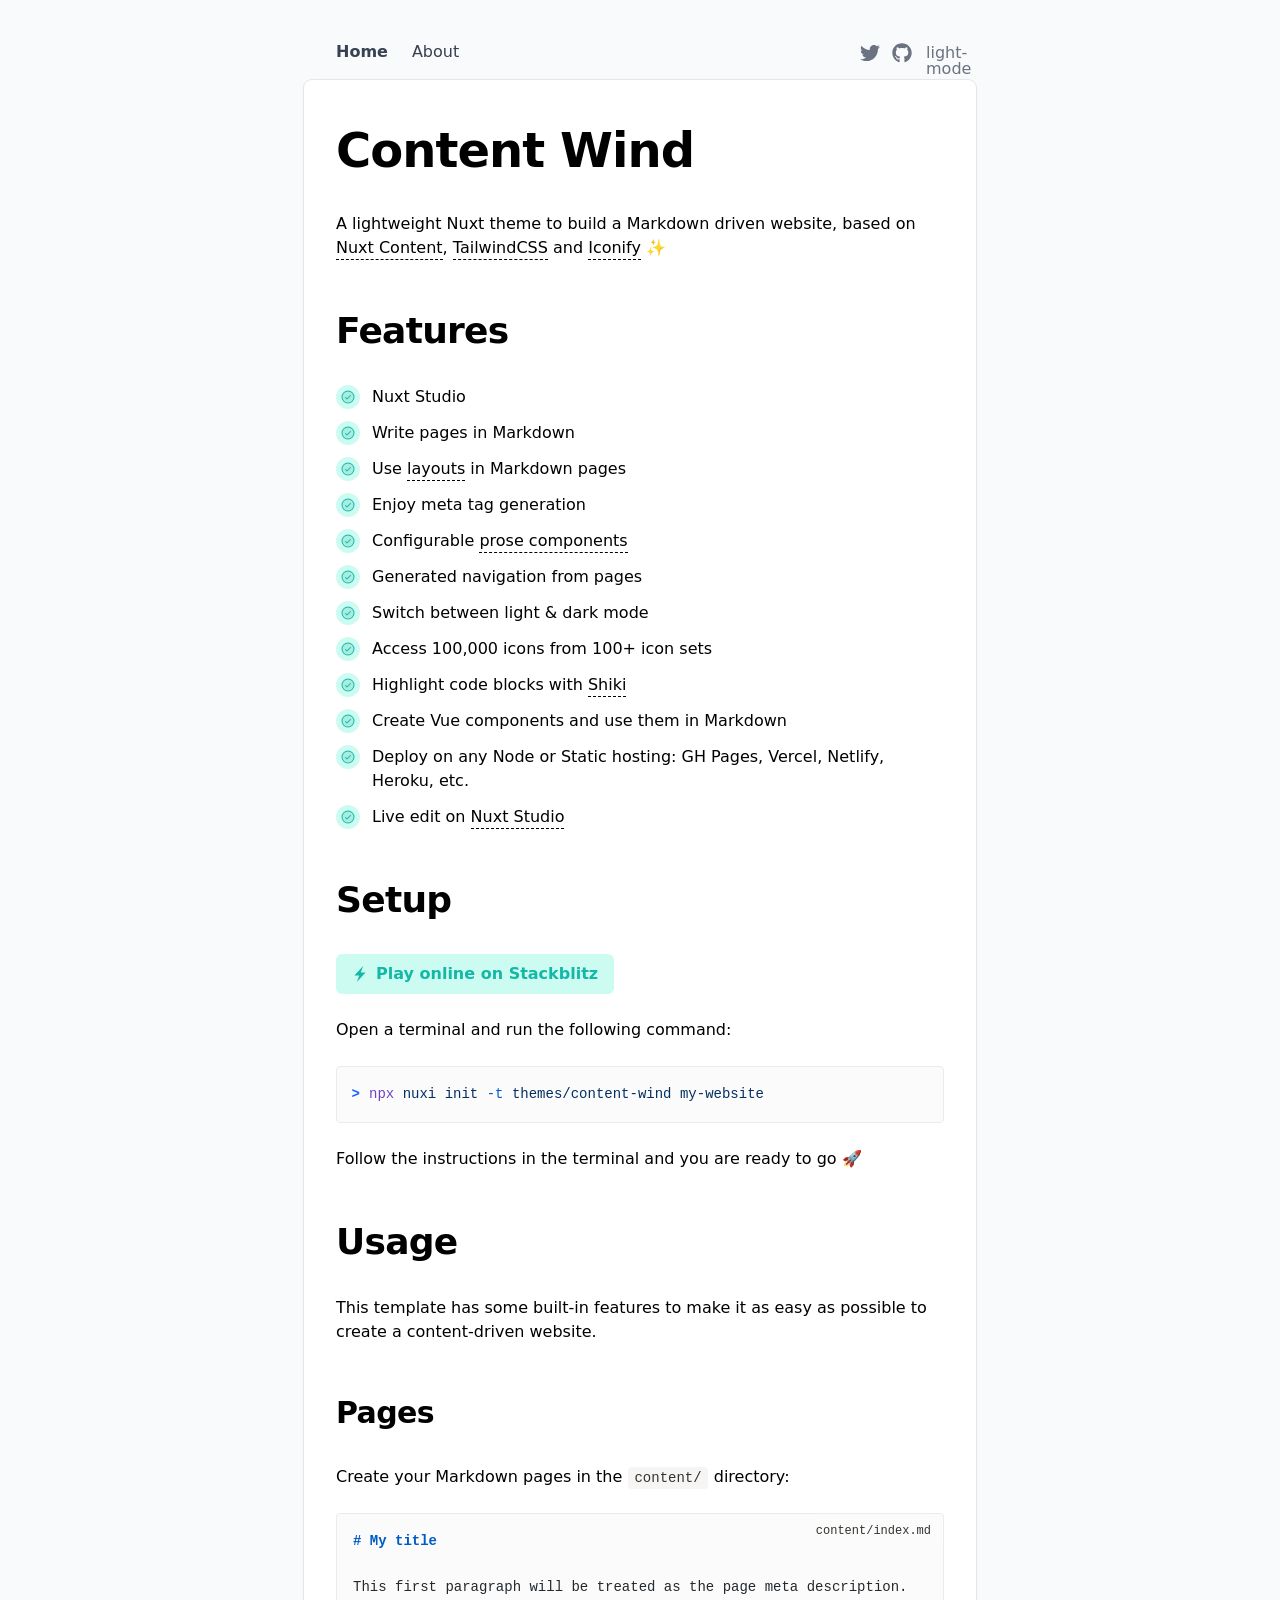
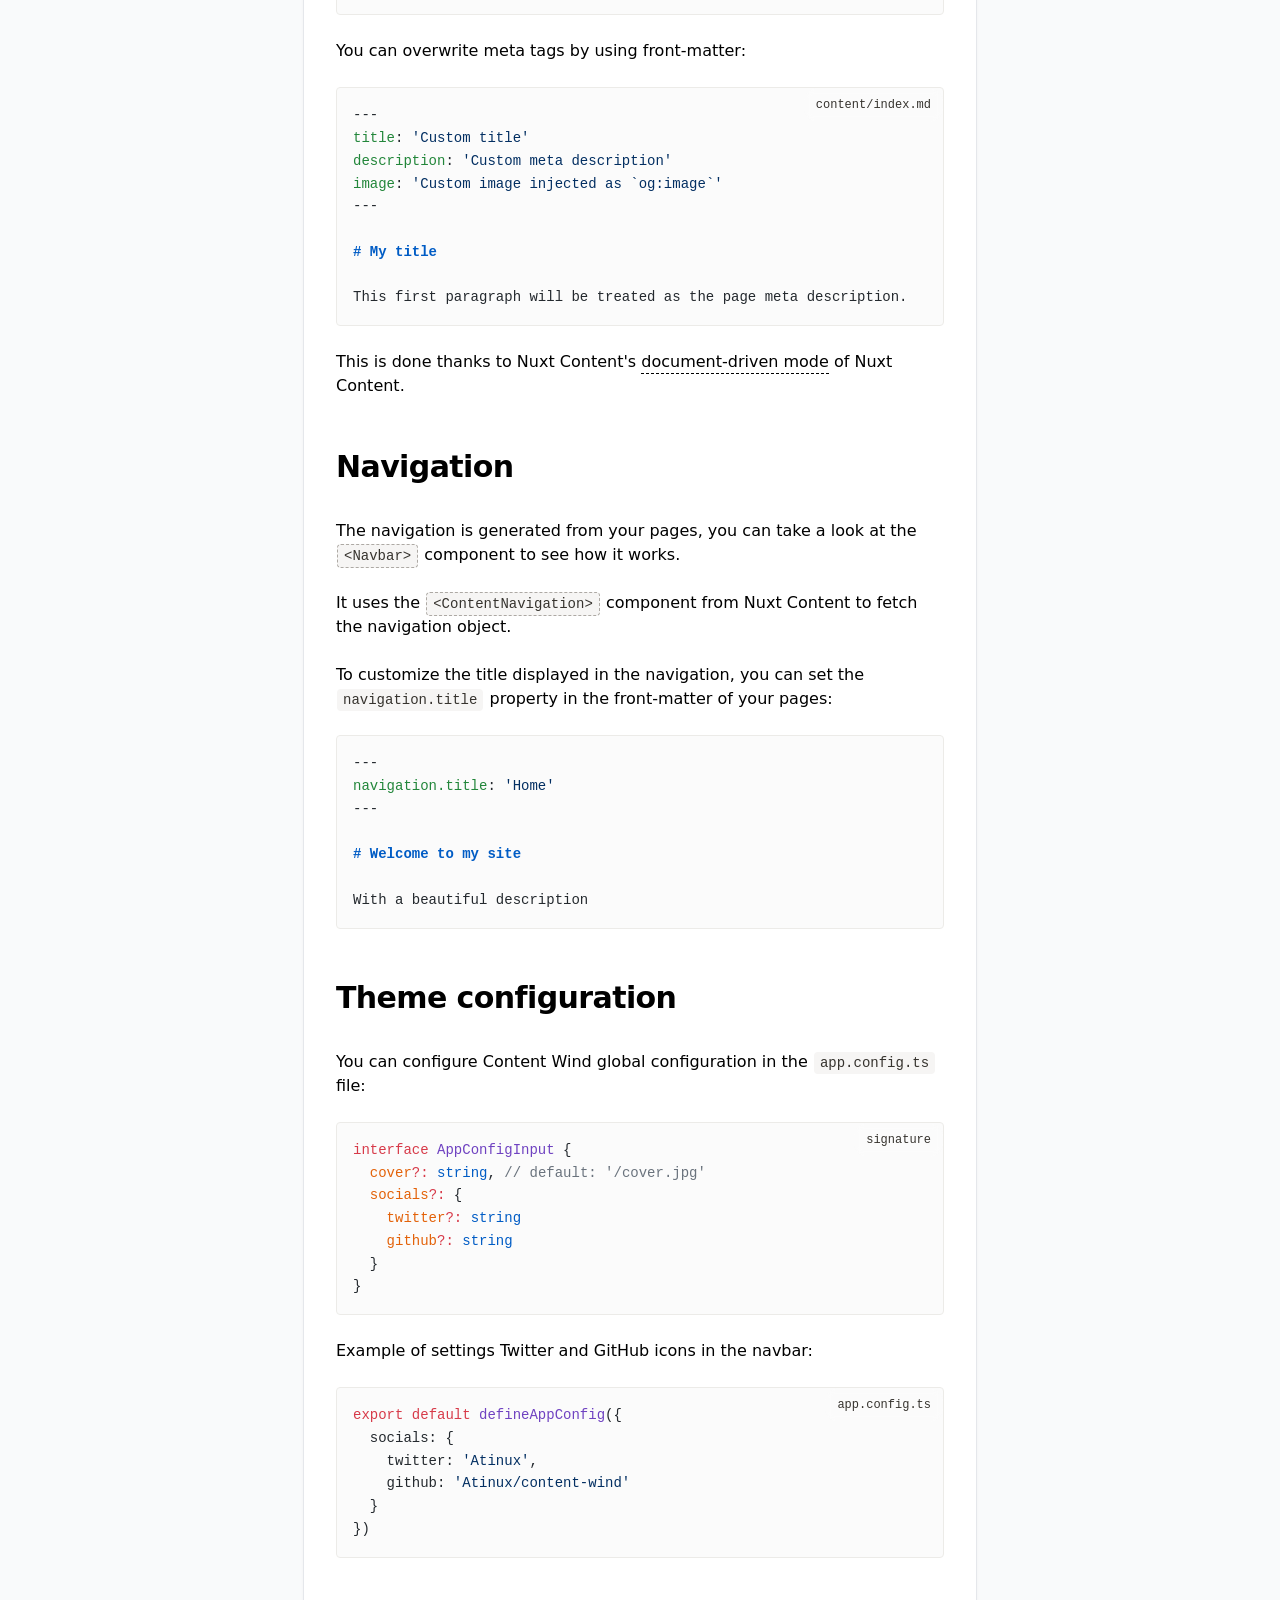
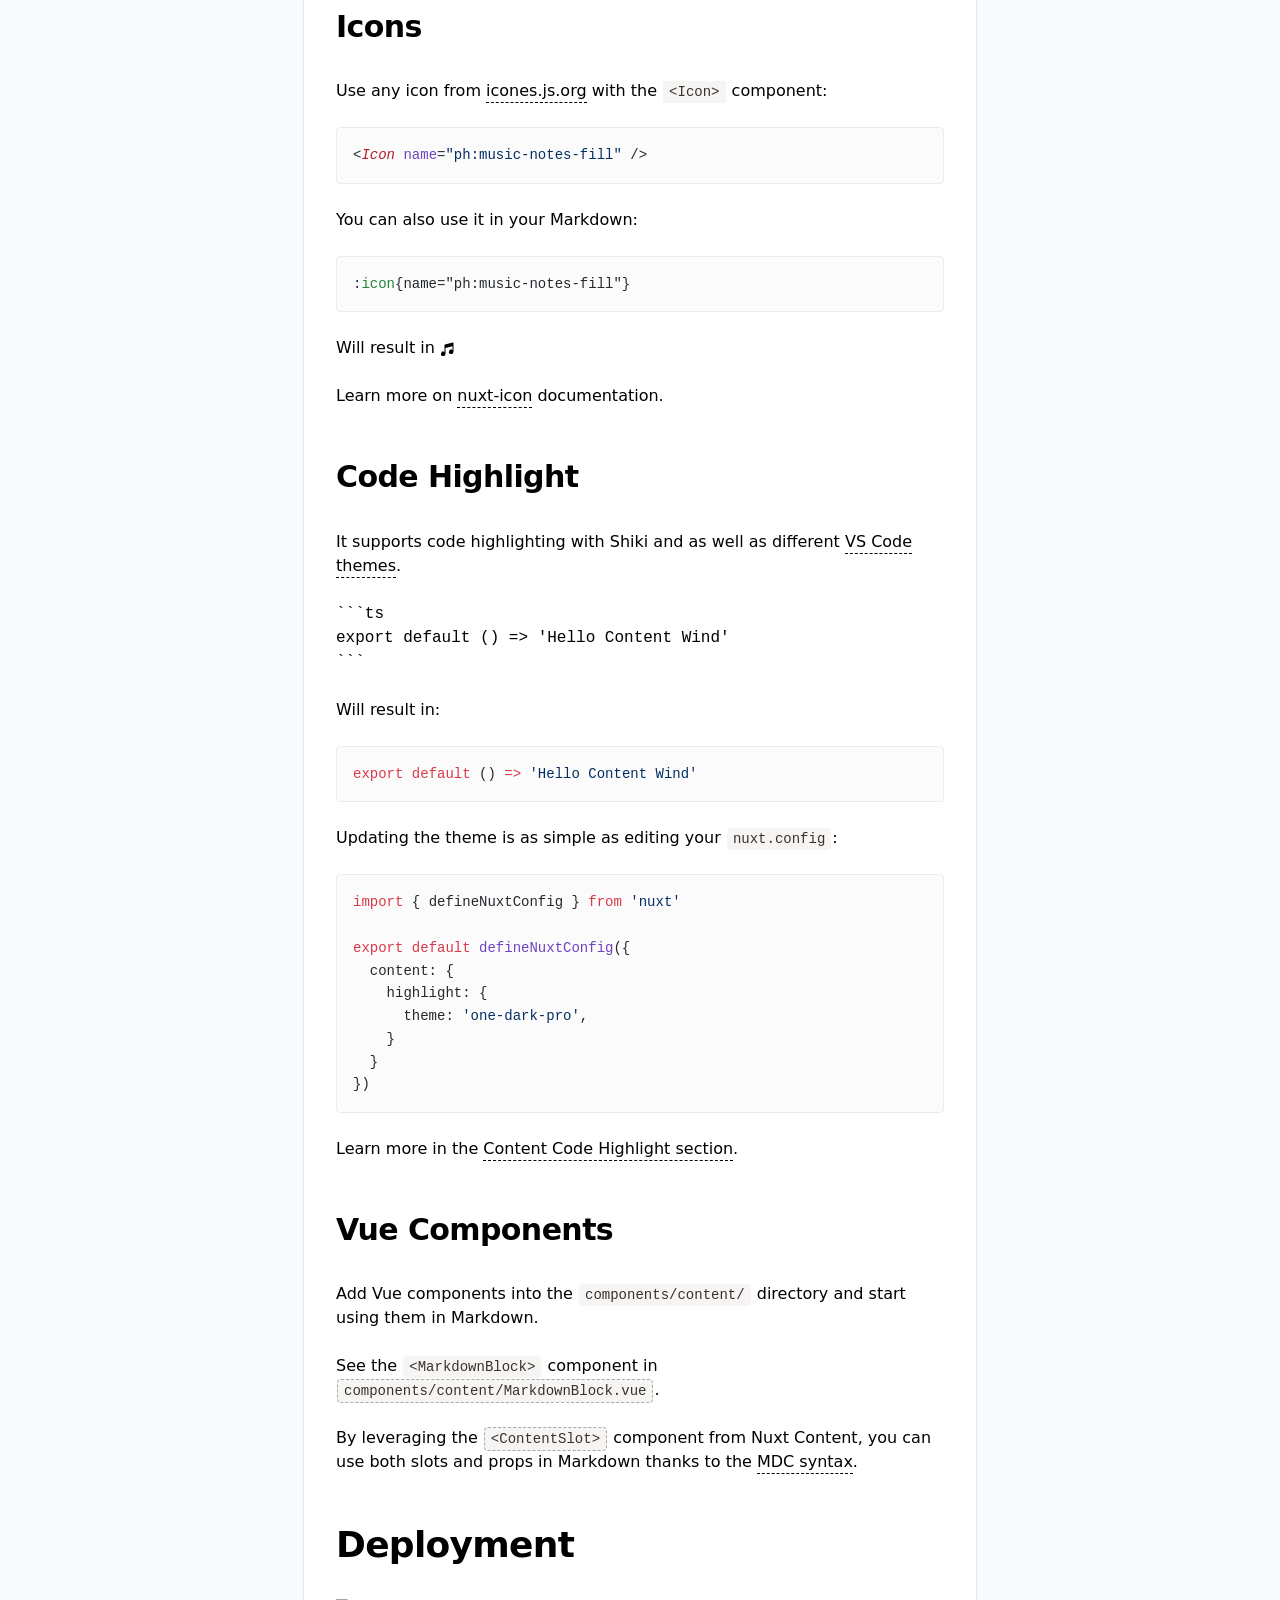
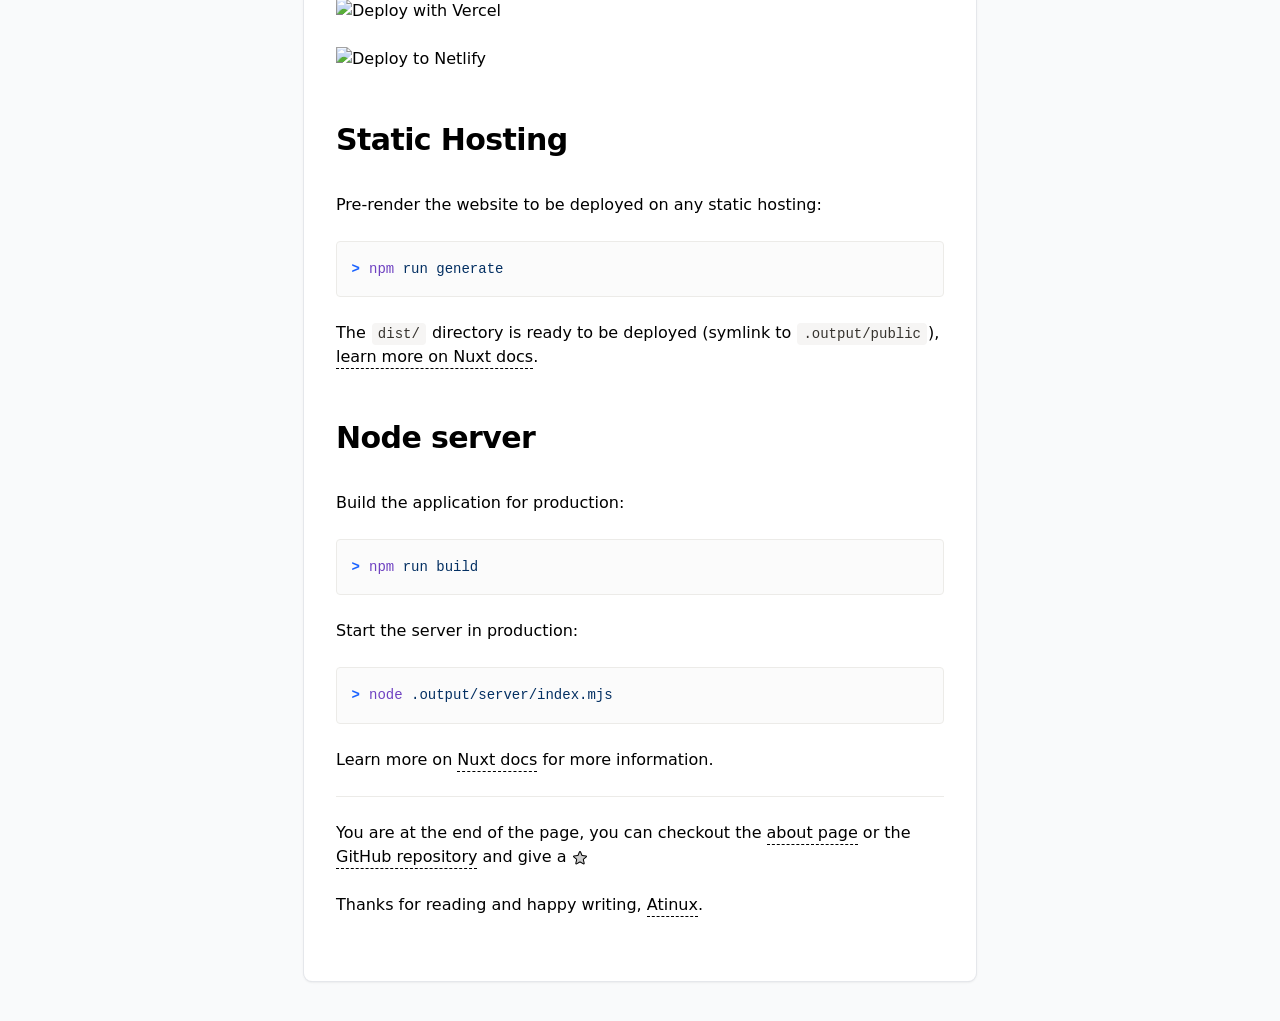
==== commit ddce37fe: "Deploying to gh-pages from @ pepeloper/content-wind@2ed2f3bc995eff90187ba0fb13f480fa8d9439cd 🚀" ====
--- a/index.html
+++ b/index.html
@@ -7,9 +7,9 @@
 <meta name="twitter:card" content="summary_large_image">
 <meta property="og:title" content="Content Wind">
 <meta name="description" content="A lightweight Nuxt theme to build a Markdown driven website, based on Nuxt Content, TailwindCSS and Iconify ✨">
-<meta property="og:description" content="A lightweight Nuxt theme to build a Markdown driven website, based on Nuxt Content, TailwindCSS and Iconify ✨"><link rel="preload" as="fetch" crossorigin="anonymous" href="/_payload.json"><style id="pinceau-theme">@media { :root {--pinceau-mq: initial; --elements-modal-scrim-backdropFilter: none;--elements-modal-zIndex: 50;--elements-sandbox-borderStyle: solid;--elements-sandbox-borderWidth: 1px;--elements-sandbox-height: 700px;--elements-list-item-icon-boxShadow: inset 0.25px 0.5px 0px hsla(0,0%,100%,.1), inset -0.25px 0px 0px hsla(0,0%,100%,.1);--elements-list-item-lastChild-marginBottom: 0px;--elements-tooltip-content-borderStyle: none;--elements-tooltip-content-borderWidth: 0px;--elements-disclosure-opened-summary-transform: rotate(0deg);--elements-disclosure-opened-summary-borderBottomRightRadius: 0px;--elements-disclosure-opened-summary-borderBottomLeftRadius: 0px;--elements-disclosure-content-borderColor: transparent;--elements-disclosure-content-borderStyle: solid;--elements-disclosure-content-borderWidth: 1px;--elements-disclosure-content-lastChild-marginBottom: 0px;--elements-disclosure-content-firstChild-marginTop: 0px;--elements-disclosure-content-padding: 1rem;--elements-disclosure-summary-chevron-transform: rotate(-90deg);--elements-disclosure-summary-chevron-transition: transform 200ms ease-in-out;--elements-disclosure-summary-chevron-padding: 2px;--elements-disclosure-summary-outline-focus: 2px solid;--elements-disclosure-summary-padding: 1rem;--elements-disclosure-borderStyle: solid;--elements-disclosure-borderWidth: 0px;--elements-disclosure-width: 100%;--elements-callout-content-lastChild-marginBottom: 0px;--elements-callout-content-firstChild-marginTop: 0px;--elements-callout-boxShadow: inset 0.25px 0.5px 0px hsla(0,0%,100%,.1), inset -0.25px 0px 0px hsla(0,0%,100%,.1);--elements-callout-borderStyle: solid;--elements-callout-borderWidth: 1px;--elements-callout-width: 100%;--elements-codeGroup-tabs-active-borderBlockEnd: 1px solid transparent;--elements-codeGroup-tabs-inactive-filter-hover: grayscale(0%);--elements-codeGroup-tabs-inactive-filter-static: grayscale(100%);--elements-codeGroup-tabs-lastOfType-border: none;--elements-codeGroup-tabs-firstOfType-border: none;--elements-codeGroup-tabs-textAlign: start;--elements-codeGroup-tabs-flex: 1;--elements-codeGroup-borderStyle: solid;--elements-codeGroup-borderWidth: 1px;--elements-codeGroup-margin: 0px;--elements-codeCollapse-gradientBackdrop-height: 50px;--elements-codeCollapse-button-borderStyle: solid;--elements-codeCollapse-button-borderWidth: 1px;--elements-codeCollapse-button-transform: translateX(-50%);--elements-codeCollapse-button-left: 50%;--elements-buttonLink-width: fit-content;--elements-buttonLink-boxShadow: inset 0.25px 0.5px 0px hsla(0,0%,100%,.1), inset -0.25px 0px 0px hsla(0,0%,100%,.1);--elements-buttonLink-borderColor: transparent;--elements-buttonLink-borderStyle: solid;--elements-buttonLink-borderWidth: 0px;--elements-badge-whiteSpace: nowrap;--elements-badge-boxShadow: inset 0.25px 0.5px 0px hsla(0,0%,100%,.1), inset -0.25px 0px 0px hsla(0,0%,100%,.1);--elements-badge-borderStyle: solid;--elements-badge-borderWidth: 1px;--elements-alert-closeButton-boxShadow-focus: 0 0 0 1px;--elements-alert-boxShadow: inset 0.25px 0.5px 0px hsla(0,0%,100%,.1), inset -0.25px 0px 0px hsla(0,0%,100%,.1);--elements-alert-borderStyle: solid;--elements-alert-borderWidth: 1px;--elements-alert-width: 100%;--elements-announce-boxShadow: inset 0.5px 0.75px 0px hsla(0,0%,100%,.1), inset -0.5px 0px 0px hsla(0,0%,100%,.1);--elements-announce-borderStyle: solid;--elements-announce-borderWidth: 1px;--elements-border-secondary-hover: [object Object];--elements-backdrop-background: #fffc;--elements-backdrop-filter: saturate(200%) blur(10px);--test: 0px;--prose-code-inline-padding: 0.2rem 0.375rem 0.2rem 0.375rem;--prose-code-block-backdropFilter: contrast(1);--prose-code-block-borderStyle: solid;--prose-code-block-borderWidth: 1px;--prose-tbody-tr-borderBottom-style: dashed;--prose-tbody-tr-borderBottom-width: 1px;--prose-th-textAlign: inherit;--prose-thead-borderBottom-style: solid;--prose-thead-borderBottom-width: 1px;--prose-thead-border-style: solid;--prose-thead-border-width: 0px;--prose-table-textAlign: start;--prose-hr-width: 1px;--prose-hr-style: solid;--prose-li-listStylePosition: outside;--prose-ol-li-markerColor: currentColor;--prose-ol-paddingInlineStart: 21px;--prose-ol-listStyleType: decimal;--prose-ul-li-markerColor: currentColor;--prose-ul-paddingInlineStart: 21px;--prose-ul-listStyleType: disc;--prose-blockquote-border-style: solid;--prose-blockquote-border-width: 4px;--prose-blockquote-quotes: '201C' '201D' '2018' '2019';--prose-blockquote-paddingInlineStart: 24px;--prose-a-code-color-hover: currentColor;--prose-a-hasCode-borderBottom: none;--prose-a-border-distance: 2px;--prose-a-border-color-hover: currentColor;--prose-a-border-color-static: currentColor;--prose-a-border-style-hover: solid;--prose-a-border-style-static: dashed;--prose-a-border-width: 1px;--prose-a-color-static: inherit;--prose-a-textDecoration: none;--prose-h6-margin: 3rem 0 2rem;--prose-h5-margin: 3rem 0 2rem;--prose-h4-margin: 3rem 0 2rem;--prose-h3-margin: 3rem 0 2rem;--prose-h2-margin: 3rem 0 2rem;--prose-h1-margin: 0 0 2rem;--typography-radii-full: 9999px;--typography-radii-6xl: 32px;--typography-radii-5xl: 28px;--typography-radii-4xl: 24px;--typography-radii-3xl: 20px;--typography-radii-2xl: 18px;--typography-radii-xl: 16px;--typography-radii-lg: 14px;--typography-radii-md: 12px;--typography-radii-sm: 10px;--typography-radii-xs: 8px;--typography-radii-2xs: 6px;--typography-radii-3xs: 4px;--typography-radii-4xs: 2px;--typography-radii-none: 0px;--typography-color-secondary-900: #121110;--typography-color-secondary-800: #201E1B;--typography-color-secondary-700: #36332E;--typography-color-secondary-600: #67635D;--typography-color-secondary-500: #97948F;--typography-color-secondary-400: #ADA9A4;--typography-color-secondary-300: #DBD9D3;--typography-color-secondary-200: #ECEBE8;--typography-color-secondary-100: #F6F5F4;--typography-color-secondary-50: #FBFBFB;--typography-color-primary-900: #001238;--typography-color-primary-800: #002370;--typography-color-primary-700: #0035a9;--typography-color-primary-600: #0047e1;--typography-color-primary-500: #1a62ff;--typography-color-primary-400: #407cff;--typography-color-primary-300: #6696ff;--typography-color-primary-200: #8db0ff;--typography-color-primary-100: #b3cbff;--typography-color-primary-50: #d9e5ff;--typography-color-black: #0E0D0D;--typography-color-white: #ffffff;--typography-font-mono: ui-monospace, SFMono-Regular, Menlo, Monaco, Consolas, Liberation Mono, Courier New, monospace;--typography-font-serif: ui-serif, Georgia, Cambria, Times New Roman, Times, serif;--typography-font-sans: ui-sans-serif, system-ui, -apple-system, BlinkMacSystemFont, Segoe UI, Roboto, Helvetica Neue, Arial, Noto Sans, sans-serif, Apple Color Emoji, Segoe UI Emoji, Segoe UI Symbol, Noto Color Emoji;--typography-lead-loose: 2;--typography-lead-relaxed: 1.625;--typography-lead-normal: 1.5;--typography-lead-snug: 1.375;--typography-lead-tight: 1.25;--typography-lead-none: 1;--typography-lead-10: 2.5rem;--typography-lead-9: 2.25rem;--typography-lead-8: 2rem;--typography-lead-7: 1.75rem;--typography-lead-6: 1.5rem;--typography-lead-5: 1.25rem;--typography-lead-4: 1rem;--typography-lead-3: .75rem;--typography-lead-2: .5rem;--typography-lead-1: .025rem;--typography-fontWeight-black: 900;--typography-fontWeight-extrabold: 800;--typography-fontWeight-bold: 700;--typography-fontWeight-semibold: 600;--typography-fontWeight-medium: 500;--typography-fontWeight-normal: 400;--typography-fontWeight-light: 300;--typography-fontWeight-extralight: 200;--typography-fontWeight-thin: 100;--typography-fontSize-9xl: 128px;--typography-fontSize-8xl: 96px;--typography-fontSize-7xl: 72px;--typography-fontSize-6xl: 60px;--typography-fontSize-5xl: 48px;--typography-fontSize-4xl: 36px;--typography-fontSize-3xl: 30px;--typography-fontSize-2xl: 24px;--typography-fontSize-xl: 20px;--typography-fontSize-lg: 18px;--typography-fontSize-base: 16px;--typography-fontSize-sm: 14px;--typography-fontSize-xs: 12px;--typography-letterSpacing-widest: 0.08em;--typography-letterSpacing-wider: 0.04em;--typography-letterSpacing-wide: 0.02em;--typography-letterSpacing-normal: 0em;--typography-letterSpacing-tight: -0.02em;--typography-letterSpacing-tighter: -0.04em;--typography-verticalMargin-base: 24px;--typography-verticalMargin-sm: 16px;--ease-back-inOut: cubic-bezier(0.68, -0.6, 0.32, 1.6);--ease-back-out: cubic-bezier(0.34, 1.56, 0.64, 1);--ease-back-in: cubic-bezier(0.36, 0, 0.66, -0.56);--ease-circ-inOut: cubic-bezier(0.85, 0, 0.15, 1);--ease-circ-out: cubic-bezier(0, 0.55, 0.45, 1);--ease-circ-in: cubic-bezier(0.55, 0, 1, 0.45);--ease-expo-inOut: cubic-bezier(0.87, 0, 0.13, 1);--ease-expo-out: cubic-bezier(0.16, 1, 0.3, 1);--ease-expo-in: cubic-bezier(0.7, 0, 0.84, 0);--ease-quint-inOut: cubic-bezier(0.83, 0, 0.17, 1);--ease-quint-out: cubic-bezier(0.22, 1, 0.36, 1);--ease-quint-in: cubic-bezier(0.64, 0, 0.78, 0);--ease-quart-inOut: cubic-bezier(0.76, 0, 0.24, 1);--ease-quart-out: cubic-bezier(0.25, 1, 0.5, 1);--ease-quart-in: cubic-bezier(0.5, 0, 0.75, 0);--ease-cubic-inOut: cubic-bezier(0.65, 0, 0.35, 1);--ease-cubic-out: cubic-bezier(0.33, 1, 0.68, 1);--ease-cubic-in: cubic-bezier(0.32, 0, 0.67, 0);--ease-quad-inOut: cubic-bezier(0.45, 0, 0.55, 1);--ease-quad-out: cubic-bezier(0.5, 1, 0.89, 1);--ease-quad-in: cubic-bezier(0.11, 0, 0.5, 0);--ease-sine-inOut: cubic-bezier(0.37, 0, 0.63, 1);--ease-sine-out: cubic-bezier(0.61, 1, 0.88, 1);--ease-sine-in: cubic-bezier(0.12, 0, 0.39, 0);--ease-default-inOut: cubic-bezier(0.4, 0, 0.2, 1);--ease-default-out: cubic-bezier(0, 0, 0.2, 1);--ease-default-in: cubic-bezier(0.4, 0, 1, 1);--ease-linear: cubic-bezier(0, 0, 1, 1);--lead-loose: 2;--lead-relaxed: 1.625;--lead-normal: 1.5;--lead-snug: 1.375;--lead-tight: 1.25;--lead-none: 1;--lead-10: 2.5rem;--lead-9: 2.25rem;--lead-8: 2rem;--lead-7: 1.75rem;--lead-6: 1.5rem;--lead-5: 1.25rem;--lead-4: 1rem;--lead-3: .75rem;--lead-2: .5rem;--lead-1: .025rem;--letterSpacing-widest: 0.08em;--letterSpacing-wider: 0.04em;--letterSpacing-wide: 0.02em;--letterSpacing-normal: 0em;--letterSpacing-tight: -0.02em;--letterSpacing-tighter: -0.04em;--fontSize-9xl: 8rem;--fontSize-8xl: 6rem;--fontSize-7xl: 4.5rem;--fontSize-6xl: 3.75rem;--fontSize-5xl: 3rem;--fontSize-4xl: 2.25rem;--fontSize-3xl: 1.875rem;--fontSize-2xl: 1.5rem;--fontSize-xl: 1.25rem;--fontSize-lg: 1.125rem;--fontSize-base: 1rem;--fontSize-sm: 0.875rem;--fontSize-xs: 0.75rem;--fontWeight-black: 900;--fontWeight-extrabold: 800;--fontWeight-bold: 700;--fontWeight-semibold: 600;--fontWeight-medium: 500;--fontWeight-normal: 400;--fontWeight-light: 300;--fontWeight-extralight: 200;--fontWeight-thin: 100;--font-mono: ui-monospace, SFMono-Regular, Menlo, Monaco, Consolas, Liberation Mono, Courier New, monospace;--font-serif: ui-serif, Georgia, Cambria, Times New Roman, Times, serif;--font-sans: ui-sans-serif, system-ui, -apple-system, BlinkMacSystemFont, Segoe UI, Roboto, Helvetica Neue, Arial, Noto Sans, sans-serif, Apple Color Emoji, Segoe UI Emoji, Segoe UI Symbol, Noto Color Emoji;--opacity-total: 1;--opacity-high: 0.8;--opacity-medium: 0.5;--opacity-soft: 0.3;--opacity-light: 0.15;--opacity-bright: 0.1;--opacity-noOpacity: 0;--borderWidth-lg: 3px;--borderWidth-md: 2px;--borderWidth-sm: 1px;--borderWidth-noBorder: 0;--space-rem-875: 0.875rem;--space-rem-625: 0.625rem;--space-rem-375: 0.375rem;--space-rem-125: 0.125rem;--space-px: 1px;--space-128: 32rem;--space-96: 24rem;--space-80: 20rem;--space-72: 18rem;--space-64: 16rem;--space-60: 15rem;--space-56: 14rem;--space-52: 13rem;--space-48: 12rem;--space-44: 11rem;--space-40: 10rem;--space-36: 9rem;--space-32: 8rem;--space-28: 7rem;--space-24: 6rem;--space-20: 5rem;--space-16: 4rem;--space-14: 3.5rem;--space-12: 3rem;--space-11: 2.75rem;--space-10: 2.5rem;--space-9: 2.25rem;--space-8: 2rem;--space-7: 1.75rem;--space-6: 1.5rem;--space-5: 1.25rem;--space-4: 1rem;--space-3: 0.75rem;--space-2: 0.5rem;--space-1: 0.25rem;--space-0: 0px;--size-full: 100%;--size-7xl: 80rem;--size-6xl: 72rem;--size-5xl: 64rem;--size-4xl: 56rem;--size-3xl: 48rem;--size-2xl: 42rem;--size-xl: 36rem;--size-lg: 32rem;--size-md: 28rem;--size-sm: 24rem;--size-xs: 20rem;--size-200: 200px;--size-104: 104px;--size-80: 80px;--size-64: 64px;--size-56: 56px;--size-48: 48px;--size-40: 40px;--size-32: 32px;--size-24: 24px;--size-20: 20px;--size-16: 16px;--size-12: 12px;--size-8: 8px;--size-6: 6px;--size-4: 4px;--size-2: 2px;--size-0: 0px;--radii-full: 9999px;--radii-6xl: 32px;--radii-5xl: 28px;--radii-4xl: 24px;--radii-3xl: 20px;--radii-2xl: 18px;--radii-xl: 16px;--radii-lg: 14px;--radii-md: 12px;--radii-sm: 10px;--radii-xs: 8px;--radii-2xs: 6px;--radii-3xs: 4px;--radii-4xs: 2px;--radii-none: 0px;--shadow-none: 0px 0px 0px 0px transparent;--shadow-lg: 0px 10px 15px -3px #000000, 0px 4px 6px -4px #000000;--shadow-md: 0px 4px 6px -1px #000000, 0px 2px 4px -2px #000000;--shadow-sm: 0px 1px 3px 0px #000000, 0px 1px 2px -1px #000000;--shadow-xs: 0px 1px 2px 0px #000000;--height-screen: 100vh;--width-screen: 100vw;--color-secondary-950: #030712;--color-secondary-900: #111827;--color-secondary-800: #1f2937;--color-secondary-700: #374151;--color-secondary-600: #4b5563;--color-secondary-500: #6b7280;--color-secondary-400: #9ca3af;--color-secondary-300: #d1d5db;--color-secondary-200: #e5e7eb;--color-secondary-100: #f3f4f6;--color-secondary-50: #f9fafb;--color-primary-950: #042f2e;--color-primary-900: #134e4a;--color-primary-800: #115e59;--color-primary-700: #0f766e;--color-primary-600: #0d9488;--color-primary-500: #14b8a6;--color-primary-400: #2dd4bf;--color-primary-300: #5eead4;--color-primary-200: #99f6e4;--color-primary-100: #ccfbf1;--color-primary-50: #f0fdfa;--color-ruby-900: #380011;--color-ruby-800: #700021;--color-ruby-700: #a90032;--color-ruby-600: #e10043;--color-ruby-500: #ff1a5e;--color-ruby-400: #ff4079;--color-ruby-300: #ff6694;--color-ruby-200: #ff8dae;--color-ruby-100: #ffb3c9;--color-ruby-50: #ffd9e4;--color-pink-900: #380025;--color-pink-800: #70004b;--color-pink-700: #a90070;--color-pink-600: #e10095;--color-pink-500: #ff1ab2;--color-pink-400: #ff40bf;--color-pink-300: #ff66cc;--color-pink-200: #ff8dd8;--color-pink-100: #ffb3e5;--color-pink-50: #ffd9f2;--color-purple-900: #080020;--color-purple-800: #14014A;--color-purple-700: #200273;--color-purple-600: #370DAD;--color-purple-500: #6B39FA;--color-purple-400: #8961FD;--color-purple-300: #A589F9;--color-purple-200: #E5DCFF;--color-purple-100: #F1ECFF;--color-purple-50: #F8F5FF;--color-violet-900: #190038;--color-violet-800: #330070;--color-violet-700: #4c00a9;--color-violet-600: #6500e1;--color-violet-500: #811aff;--color-violet-400: #9640ff;--color-violet-300: #ab66ff;--color-violet-200: #c08dff;--color-violet-100: #d5b3ff;--color-violet-50: #ead9ff;--color-royalblue-900: #0b0531;--color-royalblue-800: #160a62;--color-royalblue-700: #211093;--color-royalblue-600: #2c15c4;--color-royalblue-500: #4127e8;--color-royalblue-400: #614bec;--color-royalblue-300: #806ff0;--color-royalblue-200: #a093f3;--color-royalblue-100: #c0b7f7;--color-royalblue-50: #dfdbfb;--color-indigoblue-900: #001238;--color-indigoblue-800: #002370;--color-indigoblue-700: #0035a9;--color-indigoblue-600: #0047e1;--color-indigoblue-500: #1a62ff;--color-indigoblue-400: #407cff;--color-indigoblue-300: #6696ff;--color-indigoblue-200: #8db0ff;--color-indigoblue-100: #b3cbff;--color-indigoblue-50: #d9e5ff;--color-blue-900: #00131D;--color-blue-800: #002235;--color-blue-700: #013858;--color-blue-600: #01659E;--color-blue-500: #1AADFF;--color-blue-400: #64C7FF;--color-blue-300: #A1DDFF;--color-blue-200: #D0EEFF;--color-blue-100: #E2F4FF;--color-blue-50: #F2FAFF;--color-lightblue-900: #001A1F;--color-lightblue-800: #00232B;--color-lightblue-700: #013858;--color-lightblue-600: #0893B1;--color-lightblue-500: #1AD6FF;--color-lightblue-400: #55E1FF;--color-lightblue-300: #82E3FF;--color-lightblue-200: #C5F2FF;--color-lightblue-100: #DCF7FF;--color-lightblue-50: #F1FCFF;--color-teal-900: #062a28;--color-teal-800: #0b544f;--color-teal-700: #117d77;--color-teal-600: #16a79e;--color-teal-500: #1cd1c6;--color-teal-400: #36e4da;--color-teal-300: #5fe9e1;--color-teal-200: #87efe9;--color-teal-100: #aff4f0;--color-teal-50: #d7faf8;--color-pear-900: #2a2b09;--color-pear-800: #545512;--color-pear-700: #7e801b;--color-pear-600: #a8aa24;--color-pear-500: #d0d32f;--color-pear-400: #d8da52;--color-pear-300: #e0e274;--color-pear-200: #e8e997;--color-pear-100: #eff0ba;--color-pear-50: #f7f8dc;--color-red-900: #1C0301;--color-red-800: #340A01;--color-red-700: #550F00;--color-red-600: #AD2203;--color-red-500: #FF3B10;--color-red-400: #FF7353;--color-red-300: #FFA692;--color-red-200: #FFE6E1;--color-red-100: #FFF0EC;--color-red-50: #FFF9F8;--color-pumpkin-900: #381800;--color-pumpkin-800: #702f00;--color-pumpkin-700: #a94700;--color-pumpkin-600: #e15e00;--color-pumpkin-500: #ff7a1a;--color-pumpkin-400: #ff9040;--color-pumpkin-300: #ffa666;--color-pumpkin-200: #ffbd8d;--color-pumpkin-100: #ffd3b3;--color-pumpkin-50: #ffe9d9;--color-orange-900: #1A0A01;--color-orange-800: #2D1102;--color-orange-700: #3F1802;--color-orange-600: #7E3004;--color-orange-500: #FA630E;--color-orange-400: #FC8E51;--color-orange-300: #FDAC7E;--color-orange-200: #FFE5D7;--color-orange-100: #FFEFE5;--color-orange-50: #FFF7F2;--color-yellow-900: #1B1500;--color-yellow-800: #292100;--color-yellow-700: #463801;--color-yellow-600: #AB8A07;--color-yellow-500: #FBCA05;--color-yellow-400: #FFDC4E;--color-yellow-300: #FFE372;--color-yellow-200: #FFF3C0;--color-yellow-100: #FFF7D9;--color-yellow-50: #FFFCEE;--color-green-900: #00190F;--color-green-800: #002817;--color-green-700: #01492C;--color-green-600: #039B5A;--color-green-500: #0DD885;--color-green-400: #3CEEA5;--color-green-300: #86FBCB;--color-green-200: #C0FFE4;--color-green-100: #DBFFF0;--color-green-50: #ECFFF7;--color-gray-900: #121110;--color-gray-800: #1C1B19;--color-gray-700: #292724;--color-gray-600: #3D3B38;--color-gray-500: #97948F;--color-gray-400: #ADA9A4;--color-gray-300: #DBD9D3;--color-gray-200: #ECEBE8;--color-gray-100: #F3F3F2;--color-gray-50: #FBFBFB;--color-black: #0E0D0D;--color-white: #ffffff;--media-portrait: only screen and (orientation: portrait);--media-landscape: only screen and (orientation: landscape);--media-rm: (prefers-reduced-motion: reduce);--media-2xl: (min-width: 1536px);--media-xl: (min-width: 1280px);--media-lg: (min-width: 1024px);--media-md: (min-width: 768px);--media-sm: (min-width: 640px);--media-xs: (min-width: 475px);--elements-drawer-maxWidth: var(--size-xs);--elements-modal-scrim-backgroundColor: var(--color-gray-50);--elements-videoPlayer-borderRadius: var(--radii-sm);--elements-videoPlayer-backgroundColor: var(--color-gray-900);--elements-videoPlayer-marginY: var(--space-8);--elements-sandbox-borderRadius: var(--radii-md);--elements-list-item-icon-height: var(--space-4);--elements-list-item-icon-width: var(--space-4);--elements-list-item-icon-borderRadius: var(--radii-full);--elements-list-item-icon-padding: var(--space-1);--elements-list-item-icon-marginInlineEnd: var(--space-3);--elements-list-item-marginBottom: var(--space-3);--elements-tooltip-content-padding: var(--space-3) var(--space-4);--elements-tooltip-content-borderColor: transparent;--elements-tooltip-content-fontWeight: var(--typography-fontWeight-normal);--elements-tooltip-content-color: var(--color-gray-100);--elements-tooltip-content-backgroundColor: var(--color-gray-700);--elements-tooltip-trigger-outline-focusVisible: 2px solid var(--color-primary-500);--elements-disclosure-content-verticalMargin: var(--typography-verticalMargin-sm);--elements-disclosure-summary-chevron-height: var(--space-5);--elements-disclosure-summary-chevron-width: var(--space-5);--elements-disclosure-summary-icon-marginInlineEnd: var(--space-3);--elements-disclosure-summary-icon-height: var(--space-6);--elements-disclosure-summary-icon-width: var(--space-6);--elements-disclosure-borderRadius: var(--radii-none);--elements-callout-content-verticalMargin: var(--typography-verticalMargin-sm);--elements-callout-title-marginBottom: var(--space-1);--elements-callout-title-fontWeight: var(--fontWeight-medium);--elements-callout-icon-marginInlineEnd: var(--space-3);--elements-callout-icon-height: var(--space-7);--elements-callout-icon-width: var(--space-6);--elements-callout-paddingY: var(--space-4);--elements-callout-paddingX: var(--space-4);--elements-codePreview-padding: var(--space-4);--elements-codePreview-gap: var(--space-4);--elements-codeGroup-tabs-active-backgroundColor: var(--color-gray-50);--elements-codeGroup-tabs-active-color: var(--color-gray-900);--elements-codeGroup-tabs-inactive-backgroundColor: var(--color-gray-100);--elements-codeGroup-tabs-inactive-color-hover: var(--color-gray-900);--elements-codeGroup-tabs-inactive-color-static: var(--color-gray-500);--elements-codeGroup-tabs-icon-size: var(--space-4);--elements-codeGroup-tabs-icon-marginInlineEnd: var(--space-2);--elements-codeGroup-tabs-letterSpacing: var(--letterSpacing-tight);--elements-codeGroup-tabs-fontFamily: var(--font-mono);--elements-codeGroup-tabs-paddingX: var(--space-4);--elements-codeGroup-tabs-paddingY: var(--space-2);--elements-codeCollapse-button-backgroundColor: var(--color-gray-50);--elements-codeCollapse-button-paddingX: var(--space-3);--elements-codeCollapse-button-paddingY: var(--space-1);--elements-codeCollapse-button-bottom: var(--space-2);--elements-codeCollapse-borderStyle: var(--prose-code-block-borderStyle);--elements-codeCollapse-borderWidth: var(--prose-code-block-borderWidth);--elements-buttonLink-giant-padding: var(--space-3) var(--space-5);--elements-buttonLink-large-padding: var(--space-2) var(--space-4);--elements-buttonLink-medium-padding: var(--space-2) var(--space-4);--elements-buttonLink-small-padding: var(--space-1) var(--space-3);--elements-buttonLink-icon-marginInlineEnd: var(--space-2);--elements-buttonLink-borderRadius: var(--radii-2xs);--elements-buttonLink-fontWeight: var(--fontWeight-semibold);--elements-badge-letterSpacing: var(--letterSpacing-tight);--elements-badge-lineHeight: var(--typography-lead-none);--elements-badge-fontWeight: var(--fontWeight-normal);--elements-badge-paddingY: var(--space-1);--elements-badge-paddingX: var(--space-2);--elements-alert-closeButton-icon-height: var(--space-4);--elements-alert-closeButton-icon-width: var(--space-4);--elements-alert-closeButton-marginInlineStart: var(--space-2);--elements-alert-closeButton-padding: var(--space-1);--elements-alert-icon-marginInlineEnd: var(--space-3);--elements-alert-icon-height: var(--space-6);--elements-alert-icon-width: var(--space-6);--elements-alert-paddingY: var(--space-4);--elements-alert-paddingX: var(--space-4);--elements-announce-icon-backgroundColor: var(--color-gray-200);--elements-announce-icon-borderRadius: var(--radii-full);--elements-announce-icon-padding: var(--space-1) var(--space-2);--elements-announce-content-paddingX: var(--space-3);--elements-announce-fontWeight: var(--fontWeight-medium);--elements-announce-borderRadius: var(--radii-full);--elements-announce-backgroundColor: var(--color-gray-100);--elements-announce-padding: var(--space-1);--elements-state-danger-borderColor-secondary: var(--color-red-200);--elements-state-danger-borderColor-primary: var(--color-red-100);--elements-state-danger-backgroundColor-tertiary: var(--color-red-200);--elements-state-danger-backgroundColor-secondary: var(--color-red-100);--elements-state-danger-backgroundColor-primary: var(--color-red-50);--elements-state-danger-color-tertiary: var(--color-red-700);--elements-state-danger-color-secondary: var(--color-red-600);--elements-state-danger-color-primary: var(--color-red-500);--elements-state-warning-borderColor-secondary: var(--color-yellow-200);--elements-state-warning-borderColor-primary: var(--color-yellow-100);--elements-state-warning-backgroundColor-tertiary: var(--color-yellow-200);--elements-state-warning-backgroundColor-secondary: var(--color-yellow-100);--elements-state-warning-backgroundColor-primary: var(--color-yellow-50);--elements-state-warning-color-tertiary: var(--color-yellow-700);--elements-state-warning-color-secondary: var(--color-yellow-600);--elements-state-warning-color-primary: var(--color-yellow-500);--elements-state-success-borderColor-secondary: var(--color-green-200);--elements-state-success-borderColor-primary: var(--color-green-100);--elements-state-success-backgroundColor-tertiary: var(--color-green-200);--elements-state-success-backgroundColor-secondary: var(--color-green-100);--elements-state-success-backgroundColor-primary: var(--color-green-50);--elements-state-success-color-tertiary: var(--color-green-700);--elements-state-success-color-secondary: var(--color-green-600);--elements-state-success-color-primary: var(--color-green-500);--elements-state-info-borderColor-secondary: var(--color-blue-200);--elements-state-info-borderColor-primary: var(--color-blue-100);--elements-state-info-backgroundColor-tertiary: var(--color-blue-200);--elements-state-info-backgroundColor-secondary: var(--color-blue-100);--elements-state-info-backgroundColor-primary: var(--color-blue-50);--elements-state-info-color-tertiary: var(--color-blue-700);--elements-state-info-color-secondary: var(--color-blue-600);--elements-state-info-color-primary: var(--color-blue-500);--elements-state-secondary-borderColor-secondary: var(--color-secondary-200);--elements-state-secondary-borderColor-primary: var(--color-secondary-100);--elements-state-secondary-backgroundColor-tertiary: var(--color-secondary-200);--elements-state-secondary-backgroundColor-secondary: var(--color-secondary-100);--elements-state-secondary-backgroundColor-primary: var(--color-secondary-50);--elements-state-secondary-color-tertiary: var(--color-secondary-700);--elements-state-secondary-color-secondary: var(--color-secondary-600);--elements-state-secondary-color-primary: var(--color-secondary-500);--elements-state-primary-borderColor-secondary: var(--color-primary-200);--elements-state-primary-borderColor-primary: var(--color-primary-100);--elements-state-primary-backgroundColor-tertiary: var(--color-primary-200);--elements-state-primary-backgroundColor-secondary: var(--color-primary-100);--elements-state-primary-backgroundColor-primary: var(--color-primary-50);--elements-state-primary-color-tertiary: var(--color-primary-700);--elements-state-primary-color-secondary: var(--color-primary-600);--elements-state-primary-color-primary: var(--color-primary-500);--elements-state-neutral-borderColor-secondary: var(--color-gray-300);--elements-state-neutral-borderColor-primary: var(--color-gray-200);--elements-state-neutral-backgroundColor-tertiary: var(--color-gray-300);--elements-state-neutral-backgroundColor-secondary: var(--color-gray-200);--elements-state-neutral-backgroundColor-primary: var(--color-gray-100);--elements-state-neutral-color-tertiary: var(--color-gray-700);--elements-state-neutral-color-secondary: var(--color-gray-600);--elements-state-neutral-color-primary: var(--color-gray-500);--elements-surface-secondary-backgroundColor: var(--color-gray-200);--elements-surface-primary-backgroundColor: var(--color-gray-100);--elements-border-secondary-static: var(--color-gray-300);--elements-border-primary-hover: var(--color-gray-300);--elements-border-primary-static: var(--color-gray-200);--elements-text-tertiary-color-static: var(--color-gray-300);--elements-text-secondary-color-hover: var(--color-gray-700);--elements-text-secondary-color-static: var(--color-gray-500);--elements-text-primary-color-static: var(--color-gray-900);--elements-radii-base: var(--radii-3xs);--prose-code-inline-backgroundColor: var(--typography-color-secondary-100);--prose-code-inline-color: var(--typography-color-secondary-700);--prose-code-inline-fontWeight: var(--typography-fontWeight-normal);--prose-code-inline-fontSize: var(--typography-fontSize-sm);--prose-code-inline-borderRadius: var(--typography-radii-3xs);--prose-code-block-pre-padding: var(--typography-verticalMargin-sm);--prose-code-block-backgroundColor: var(--typography-color-secondary-50);--prose-code-block-color: var(--typography-color-secondary-700);--prose-code-block-borderRadius: var(--typography-radii-3xs);--prose-code-block-borderColor: var(--typography-color-secondary-200);--prose-code-block-margin: var(--typography-verticalMargin-base) 0;--prose-code-block-fontSize: var(--typography-fontSize-sm);--prose-tbody-code-inline-fontSize: var(--typography-fontSize-sm);--prose-tbody-td-padding: var(--typography-verticalMargin-sm);--prose-tbody-tr-borderBottom-color: var(--typography-color-secondary-200);--prose-th-fontWeight: var(--typography-fontWeight-semibold);--prose-th-padding: 0 var(--typography-verticalMargin-sm) var(--typography-verticalMargin-sm) var(--typography-verticalMargin-sm);--prose-th-color: var(--typography-color-secondary-600);--prose-thead-borderBottom-color: var(--typography-color-secondary-200);--prose-thead-border-color: var(--typography-color-secondary-300);--prose-table-lineHeight: var(--typography-lead-6);--prose-table-fontSize: var(--typography-fontSize-sm);--prose-table-margin: var(--typography-verticalMargin-base) 0;--prose-hr-color: var(--typography-color-secondary-200);--prose-hr-margin: var(--typography-verticalMargin-base) 0;--prose-li-margin: var(--typography-verticalMargin-sm) 0;--prose-ol-margin: var(--typography-verticalMargin-base) 0;--prose-ul-margin: var(--typography-verticalMargin-base) 0;--prose-blockquote-border-color: var(--typography-color-secondary-200);--prose-blockquote-color: var(--typography-color-secondary-500);--prose-blockquote-margin: var(--typography-verticalMargin-base) 0;--prose-a-code-background-hover: var(--typography-color-primary-50);--prose-a-code-border-color-hover: var(--typography-color-primary-500);--prose-a-code-border-color-static: var(--typography-color-secondary-400);--prose-a-code-border-style: var(--prose-a-border-style-static);--prose-a-code-border-width: var(--prose-a-border-width);--prose-a-fontWeight: var(--typography-fontWeight-medium);--prose-a-color-hover: var(--typography-color-primary-500);--prose-img-margin: var(--typography-verticalMargin-base) 0;--prose-strong-fontWeight: var(--typography-fontWeight-semibold);--prose-h6-iconSize: var(--typography-fontSize-base);--prose-h6-fontWeight: var(--typography-fontWeight-semibold);--prose-h6-lineHeight: var(--typography-lead-normal);--prose-h6-fontSize: var(--typography-fontSize-lg);--prose-h5-iconSize: var(--typography-fontSize-lg);--prose-h5-fontWeight: var(--typography-fontWeight-semibold);--prose-h5-lineHeight: var(--typography-lead-snug);--prose-h5-fontSize: var(--typography-fontSize-xl);--prose-h4-iconSize: var(--typography-fontSize-lg);--prose-h4-letterSpacing: var(--typography-letterSpacing-tight);--prose-h4-fontWeight: var(--typography-fontWeight-semibold);--prose-h4-lineHeight: var(--typography-lead-snug);--prose-h4-fontSize: var(--typography-fontSize-2xl);--prose-h3-iconSize: var(--typography-fontSize-xl);--prose-h3-letterSpacing: var(--typography-letterSpacing-tight);--prose-h3-fontWeight: var(--typography-fontWeight-semibold);--prose-h3-lineHeight: var(--typography-lead-snug);--prose-h3-fontSize: var(--typography-fontSize-3xl);--prose-h2-iconSize: var(--typography-fontSize-2xl);--prose-h2-letterSpacing: var(--typography-letterSpacing-tight);--prose-h2-fontWeight: var(--typography-fontWeight-semibold);--prose-h2-lineHeight: var(--typography-lead-tight);--prose-h2-fontSize: var(--typography-fontSize-4xl);--prose-h1-iconSize: var(--typography-fontSize-3xl);--prose-h1-letterSpacing: var(--typography-letterSpacing-tight);--prose-h1-fontWeight: var(--typography-fontWeight-bold);--prose-h1-lineHeight: var(--typography-lead-tight);--prose-h1-fontSize: var(--typography-fontSize-5xl);--prose-p-br-margin: var(--typography-verticalMargin-base) 0 0 0;--prose-p-margin: var(--typography-verticalMargin-base) 0;--prose-p-lineHeight: var(--typography-lead-normal);--prose-p-fontSize: var(--typography-fontSize-base);--typography-font-code: var(--typography-font-mono);--typography-font-body: var(--typography-font-sans);--typography-font-display: var(--typography-font-sans);--typography-body-backgroundColor: var(--typography-color-white);--typography-body-color: var(--typography-color-black);--text-6xl-lineHeight: var(--lead-none);--text-6xl-fontSize: var(--fontSize-6xl);--text-5xl-lineHeight: var(--lead-none);--text-5xl-fontSize: var(--fontSize-5xl);--text-4xl-lineHeight: var(--lead-10);--text-4xl-fontSize: var(--fontSize-4xl);--text-3xl-lineHeight: var(--lead-9);--text-3xl-fontSize: var(--fontSize-3xl);--text-2xl-lineHeight: var(--lead-8);--text-2xl-fontSize: var(--fontSize-2xl);--text-xl-lineHeight: var(--lead-7);--text-xl-fontSize: var(--fontSize-xl);--text-lg-lineHeight: var(--lead-7);--text-lg-fontSize: var(--fontSize-lg);--text-base-lineHeight: var(--lead-6);--text-base-fontSize: var(--fontSize-base);--text-sm-lineHeight: var(--lead-5);--text-sm-fontSize: var(--fontSize-sm);--text-xs-lineHeight: var(--lead-4);--text-xs-fontSize: var(--fontSize-xs);--shadow-2xl: 0px 25px 50px -12px var(--color-gray-900);--shadow-xl: 0px 20px 25px -5px var(--color-gray-400), 0px 8px 10px -6px #000000;--elements-sandbox-borderColor: var(--elements-border-secondary-static);--elements-sandbox-lineHeight: var(--text-3xl-lineHeight);--elements-sandbox-fontSize: var(--text-3xl-fontSize);--elements-sandbox-backgroundColor: var(--elements-surface-primary-backgroundColor);--elements-tooltip-content-borderRadius: var(--elements-radii-base);--elements-tooltip-content-lineHeight: var(--text-sm-lineHeight);--elements-tooltip-content-fontSize: var(--text-sm-fontSize);--elements-disclosure-opened-summary-borderTopRightRadius: var(--elements-radii-base);--elements-disclosure-opened-summary-borderTopLeftRadius: var(--elements-radii-base);--elements-disclosure-content-borderBottomRightRadius: var(--elements-radii-base);--elements-disclosure-content-borderBottomLeftRadius: var(--elements-radii-base);--elements-disclosure-summary-chevron-borderRadius: var(--elements-radii-base);--elements-disclosure-summary-borderRadius: var(--elements-radii-base);--elements-callout-title-lineHeight: var(--text-xl-lineHeight);--elements-callout-title-fontSize: var(--text-xl-fontSize);--elements-callout-icon-lineHeight: var(--text-xl-lineHeight);--elements-callout-icon-fontSize: var(--text-xl-fontSize);--elements-callout-borderRadius: var(--elements-radii-base);--elements-codeGroup-tabs-inactive-borderBlockEnd: 1px solid var(--elements-border-primary-static);--elements-codeGroup-tabs-borderInlineEnd: 1px solid var(--elements-border-primary-static);--elements-codeGroup-tabs-borderInlineStart: 1px solid var(--elements-border-primary-static);--elements-codeGroup-tabs-lineHeight: var(--text-sm-lineHeight);--elements-codeGroup-tabs-fontSize: var(--text-sm-fontSize);--elements-codeGroup-borderRadius: var(--elements-radii-base);--elements-codeGroup-borderColor: var(--elements-border-primary-static);--elements-codeCollapse-gradientBackdrop-background: linear-gradient(180deg, rgba(255, 255, 255, 0) 0%, var(--prose-code-block-backgroundColor) 100%);--elements-codeCollapse-button-color: var(--elements-text-secondary-color-static);--elements-codeCollapse-button-lineHeight: var(--text-sm-lineHeight);--elements-codeCollapse-button-fontSize: var(--text-sm-fontSize);--elements-codeCollapse-button-borderColor: var(--elements-border-secondary-static);--elements-codeCollapse-button-borderRadius: var(--elements-radii-base);--elements-codeCollapse-borderColor: var(--prose-code-block-borderColor);--elements-codeCollapse-borderRadius: var(--elements-radii-base);--elements-codeCollapse-margin: var(--prose-code-block-margin);--elements-buttonLink-giant-lineHeight: var(--text-xl-lineHeight);--elements-buttonLink-giant-fontSize: var(--text-xl-fontSize);--elements-buttonLink-large-lineHeight: var(--text-lg-lineHeight);--elements-buttonLink-large-fontSize: var(--text-lg-fontSize);--elements-buttonLink-medium-lineHeight: var(--text-base-lineHeight);--elements-buttonLink-medium-fontSize: var(--text-base-fontSize);--elements-buttonLink-small-lineHeight: var(--text-sm-lineHeight);--elements-buttonLink-small-fontSize: var(--text-sm-fontSize);--elements-badge-borderRadius: var(--elements-radii-base);--elements-badge-fontSize: var(--text-base-fontSize);--elements-alert-closeButton-border-radius: var(--elements-radii-base);--elements-alert-borderRadius: var(--elements-radii-base);--elements-announce-lineHeight: var(--text-sm-lineHeight);--elements-announce-fontSize: var(--text-sm-fontSize);--elements-announce-borderColor: var(--elements-border-primary-static);--prose-a-code-color-static: var(--prose-code-inline-color); } }@media { :root.dark {--pinceau-mq: dark; --elements-tooltip-content-borderStyle: solid;--elements-tooltip-content-borderWidth: 1px;--elements-backdrop-background: #0c0d0ccc;--prose-code-block-backdropFilter: contrast(1);--prose-ol-li-markerColor: currentColor;--prose-ul-li-markerColor: currentColor;--prose-a-code-color-hover: currentColor;--prose-a-border-color-hover: currentColor;--prose-a-border-color-static: currentColor;--prose-a-color-static: inherit;--elements-modal-scrim-backgroundColor: var(--color-gray-900);--elements-tooltip-content-borderColor: var(--color-gray-700);--elements-tooltip-content-backgroundColor: var(--color-gray-800);--elements-codeGroup-tabs-active-backgroundColor: var(--prose-code-block-backgroundColor);--elements-codeGroup-tabs-active-color: var(--color-gray-300);--elements-codeGroup-tabs-inactive-backgroundColor: var(--color-black);--elements-codeGroup-tabs-inactive-color-hover: var(--color-gray-300);--elements-codeGroup-tabs-inactive-color-static: var(--color-gray-500);--elements-codeCollapse-button-backgroundColor: var(--color-black);--elements-announce-icon-backgroundColor: var(--color-gray-700);--elements-announce-backgroundColor: var(--color-gray-800);--elements-state-danger-borderColor-secondary: var(--color-red-700);--elements-state-danger-borderColor-primary: var(--color-red-800);--elements-state-danger-backgroundColor-tertiary: var(--color-red-700);--elements-state-danger-backgroundColor-secondary: var(--color-red-800);--elements-state-danger-backgroundColor-primary: var(--color-red-900);--elements-state-danger-color-tertiary: var(--color-red-100);--elements-state-danger-color-secondary: var(--color-red-400);--elements-state-danger-color-primary: var(--color-red-500);--elements-state-warning-borderColor-secondary: var(--color-yellow-700);--elements-state-warning-borderColor-primary: var(--color-yellow-800);--elements-state-warning-backgroundColor-tertiary: var(--color-yellow-700);--elements-state-warning-backgroundColor-secondary: var(--color-yellow-800);--elements-state-warning-backgroundColor-primary: var(--color-yellow-900);--elements-state-warning-color-tertiary: var(--color-yellow-100);--elements-state-warning-color-secondary: var(--color-yellow-400);--elements-state-warning-color-primary: var(--color-yellow-500);--elements-state-success-borderColor-secondary: var(--color-green-700);--elements-state-success-borderColor-primary: var(--color-green-800);--elements-state-success-backgroundColor-tertiary: var(--color-green-700);--elements-state-success-backgroundColor-secondary: var(--color-green-800);--elements-state-success-backgroundColor-primary: var(--color-green-900);--elements-state-success-color-tertiary: var(--color-green-100);--elements-state-success-color-secondary: var(--color-green-400);--elements-state-success-color-primary: var(--color-green-500);--elements-state-info-borderColor-secondary: var(--color-blue-700);--elements-state-info-borderColor-primary: var(--color-blue-800);--elements-state-info-backgroundColor-tertiary: var(--color-blue-700);--elements-state-info-backgroundColor-secondary: var(--color-blue-800);--elements-state-info-backgroundColor-primary: var(--color-blue-900);--elements-state-info-color-tertiary: var(--color-blue-100);--elements-state-info-color-secondary: var(--color-blue-400);--elements-state-info-color-primary: var(--color-blue-500);--elements-state-secondary-borderColor-secondary: var(--color-secondary-700);--elements-state-secondary-borderColor-primary: var(--color-secondary-800);--elements-state-secondary-backgroundColor-tertiary: var(--color-secondary-700);--elements-state-secondary-backgroundColor-secondary: var(--color-secondary-800);--elements-state-secondary-backgroundColor-primary: var(--color-secondary-900);--elements-state-secondary-color-tertiary: var(--color-secondary-100);--elements-state-secondary-color-secondary: var(--color-secondary-400);--elements-state-secondary-color-primary: var(--color-secondary-500);--elements-state-primary-borderColor-secondary: var(--color-primary-700);--elements-state-primary-borderColor-primary: var(--color-primary-800);--elements-state-primary-backgroundColor-tertiary: var(--color-primary-700);--elements-state-primary-backgroundColor-secondary: var(--color-primary-800);--elements-state-primary-backgroundColor-primary: var(--color-primary-900);--elements-state-primary-color-tertiary: var(--color-primary-100);--elements-state-primary-color-secondary: var(--color-primary-400);--elements-state-primary-color-primary: var(--color-primary-500);--elements-state-neutral-borderColor-secondary: var(--color-gray-600);--elements-state-neutral-borderColor-primary: var(--color-gray-700);--elements-state-neutral-backgroundColor-tertiary: var(--color-gray-600);--elements-state-neutral-backgroundColor-secondary: var(--color-gray-700);--elements-state-neutral-backgroundColor-primary: var(--color-gray-800);--elements-state-neutral-color-tertiary: var(--color-gray-100);--elements-state-neutral-color-secondary: var(--color-gray-400);--elements-state-neutral-color-primary: var(--color-gray-500);--elements-surface-secondary-backgroundColor: var(--color-gray-800);--elements-surface-primary-backgroundColor: var(--color-gray-900);--elements-border-secondary-static: var(--color-gray-700);--elements-border-primary-hover: var(--color-gray-700);--elements-border-primary-static: var(--color-gray-800);--elements-text-tertiary-color-static: var(--color-gray-600);--elements-text-secondary-color-hover: var(--color-gray-200);--elements-text-secondary-color-static: var(--color-gray-400);--elements-text-primary-color-static: var(--color-gray-50);--prose-code-inline-backgroundColor: var(--typography-color-secondary-700);--prose-code-inline-color: var(--typography-color-secondary-200);--prose-code-block-backgroundColor: var(--typography-color-secondary-900);--prose-code-block-color: var(--typography-color-secondary-200);--prose-code-block-borderColor: var(--typography-color-secondary-800);--prose-tbody-tr-borderBottom-color: var(--typography-color-secondary-800);--prose-th-color: var(--typography-color-secondary-400);--prose-thead-borderBottom-color: var(--typography-color-secondary-800);--prose-thead-border-color: var(--typography-color-secondary-600);--prose-hr-color: var(--typography-color-secondary-800);--prose-blockquote-border-color: var(--typography-color-secondary-700);--prose-blockquote-color: var(--typography-color-secondary-400);--prose-a-code-background-hover: var(--typography-color-primary-900);--prose-a-code-border-color-hover: var(--typography-color-primary-600);--prose-a-code-border-color-static: var(--typography-color-secondary-600);--prose-a-color-hover: var(--typography-color-primary-500);--typography-body-backgroundColor: var(--typography-color-black);--typography-body-color: var(--typography-color-white); } }@media (min-width: 475px) { :root {--pinceau-mq: xs; --test: 1px; } }@media (min-width: 640px) { :root {--pinceau-mq: sm; --test: 2px; } }@media (min-width: 768px) { :root {--pinceau-mq: md; --test: 3px; } }@media (min-width: 1024px) { :root {--pinceau-mq: lg; --test: 4px; } }@media (min-width: 1280px) { :root {--pinceau-mq: xl; --test: 5px; } }@media (min-width: 1536px) { :root {--pinceau-mq: 2xl; --test: 6px; } }</style><style id="pinceau-runtime-hydratable">@media{.phy[--]{--puid:zAnAru-c;}.pc-zAnAru[data-v-a0d367d7]{---jf-m-color:var(--color-primary-500);---h-bb-box-shadow:0 0 0 1px var(--color-primary-400);---mbm-button-background-color-hover:var(--color-primary-100);---v-ut-button-background-color-hover:var(--color-primary-800);---f-wz-button-background-color-static:var(--color-primary-100);---39q-button-background-color-hover:var(--color-primary-200);---i79-button-background-color-static:var(--color-primary-800);---rol-button-background-color-hover:var(--color-primary-700);}} @media{.phy[--]{--puid:zAnAru-v;}.pv-Ehw1SU{box-shadow:var(--elements-buttonLink-boxShadow);--button-backgroundColor-static:var(---f-wz-button-background-color-static);--button-backgroundColor-hover:var(---39q-button-background-color-hover);}:root.dark .pv-Ehw1SU{--button-backgroundColor-static:var(---i79-button-background-color-static);--button-backgroundColor-hover:var(---rol-button-background-color-hover);}.pv-Ehw1SU{padding:var(--elements-buttonLink-medium-padding);font-size:var(--elements-buttonLink-medium-fontSize);line-height:var(--elements-buttonLink-medium-lineHeight);}} </style><link rel="modulepreload" as="script" crossorigin href="/_nuxt/entry.dce63502.js"><link rel="preload" as="style" href="/_nuxt/entry.cdf41b6d.css"><link rel="modulepreload" as="script" crossorigin href="/_nuxt/document-driven.9a5a71db.js"><link rel="modulepreload" as="script" crossorigin href="/_nuxt/DocumentDrivenEmpty.354c9a1f.js"><link rel="modulepreload" as="script" crossorigin href="/_nuxt/ContentRenderer.0f8e6216.js"><link rel="modulepreload" as="script" crossorigin href="/_nuxt/ContentRendererMarkdown.b7d7250f.js"><link rel="modulepreload" as="script" crossorigin href="/_nuxt/DocumentDrivenNotFound.d4758aea.js"><link rel="modulepreload" as="script" crossorigin href="/_nuxt/head.b288a1bb.js"><link rel="modulepreload" as="script" crossorigin href="/_nuxt/default.3459dec2.js"><link rel="modulepreload" as="script" crossorigin href="/_nuxt/ProseH1.0627bbad.js"><link rel="preload" as="style" href="/_nuxt/ProseH1.21d8b6b2.css"><link rel="modulepreload" as="script" crossorigin href="/_nuxt/ProseP.73b370c1.js"><link rel="preload" as="style" href="/_nuxt/ProseP.2bf90c2b.css"><link rel="modulepreload" as="script" crossorigin href="/_nuxt/ProseA.71a0c049.js"><link rel="preload" as="style" href="/_nuxt/ProseA.81dcd596.css"><link rel="modulepreload" as="script" crossorigin href="/_nuxt/ProseH2.c25fd5b5.js"><link rel="preload" as="style" href="/_nuxt/ProseH2.a2d33c9a.css"><link rel="modulepreload" as="script" crossorigin href="/_nuxt/List.5b39707f.js"><link rel="preload" as="style" href="/_nuxt/List.2a366f36.css"><link rel="modulepreload" as="script" crossorigin href="/_nuxt/ContentSlot.45fe33e6.js"><link rel="modulepreload" as="script" crossorigin href="/_nuxt/ButtonLink.0cfb460d.js"><link rel="preload" as="style" href="/_nuxt/ButtonLink.615b0a3a.css"><link rel="modulepreload" as="script" crossorigin href="/_nuxt/ProseCode.24482469.js"><link rel="preload" as="style" href="/_nuxt/ProseCode.4b4f918e.css"><link rel="modulepreload" as="script" crossorigin href="/_nuxt/index.c932d805.js"><link rel="modulepreload" as="script" crossorigin href="/_nuxt/ProseH3.a72ab112.js"><link rel="preload" as="style" href="/_nuxt/ProseH3.dd611d9b.css"><link rel="modulepreload" as="script" crossorigin href="/_nuxt/ProseCodeInline.a365837d.js"><link rel="preload" as="style" href="/_nuxt/ProseCodeInline.7aaa0661.css"><link rel="modulepreload" as="script" crossorigin href="/_nuxt/MarkdownBlock.3aa99178.js"><link rel="modulepreload" as="script" crossorigin href="/_nuxt/ProseImg.9e382614.js"><link rel="preload" as="style" href="/_nuxt/ProseImg.7b3deeb7.css"><link rel="modulepreload" as="script" crossorigin href="/_nuxt/ProseHr.6cf246c1.js"><link rel="preload" as="style" href="/_nuxt/ProseHr.7a2a2eda.css"><link rel="prefetch" as="script" crossorigin href="/_nuxt/full-width.6e5fd860.js"><link rel="prefetch" as="script" crossorigin href="/_nuxt/debug.549d5266.js"><link rel="prefetch" as="script" crossorigin href="/_nuxt/client-db.4de92669.js"><link rel="prefetch" as="style" href="/_nuxt/useStudio.a92b5f33.css"><link rel="prefetch" as="script" crossorigin href="/_nuxt/useStudio.ecce1f2f.js"><link rel="prefetch" as="script" crossorigin href="/_nuxt/asyncData.9206d7f5.js"><link rel="prefetch" as="style" href="/_nuxt/error-404.47a83e66.css"><link rel="prefetch" as="script" crossorigin href="/_nuxt/error-404.4df315c8.js"><link rel="prefetch" as="style" href="/_nuxt/error-500.534ab3f3.css"><link rel="prefetch" as="script" crossorigin href="/_nuxt/error-500.2b59e36f.js"><link rel="stylesheet" href="/_nuxt/entry.cdf41b6d.css"><link rel="stylesheet" href="/_nuxt/ProseH1.21d8b6b2.css"><link rel="stylesheet" href="/_nuxt/ProseP.2bf90c2b.css"><link rel="stylesheet" href="/_nuxt/ProseA.81dcd596.css"><link rel="stylesheet" href="/_nuxt/ProseH2.a2d33c9a.css"><link rel="stylesheet" href="/_nuxt/List.2a366f36.css"><link rel="stylesheet" href="/_nuxt/ButtonLink.615b0a3a.css"><link rel="stylesheet" href="/_nuxt/ProseCode.4b4f918e.css"><link rel="stylesheet" href="/_nuxt/ProseH3.dd611d9b.css"><link rel="stylesheet" href="/_nuxt/ProseCodeInline.7aaa0661.css"><link rel="stylesheet" href="/_nuxt/ProseImg.7b3deeb7.css"><link rel="stylesheet" href="/_nuxt/ProseHr.7a2a2eda.css"><script>"use strict";(()=>{const a=window,e=document.documentElement,m=["dark","light"],c=window.localStorage.getItem("nuxt-color-mode")||"system";let n=c==="system"?f():c;const l=e.getAttribute("data-color-mode-forced");l&&(n=l),i(n),a["__NUXT_COLOR_MODE__"]={preference:c,value:n,getColorScheme:f,addColorScheme:i,removeColorScheme:d};function i(o){const t=""+o+"",s="";e.classList?e.classList.add(t):e.className+=" "+t,s&&e.setAttribute("data-"+s,o)}function d(o){const t=""+o+"",s="";e.classList?e.classList.remove(t):e.className=e.className.replace(new RegExp(t,"g"),""),s&&e.removeAttribute("data-"+s)}function r(o){return a.matchMedia("(prefers-color-scheme"+o+")")}function f(){if(a.matchMedia&&r("").media!=="not all"){for(const o of m)if(r(":"+o).matches)return o}return"light"}})();
+<meta property="og:description" content="A lightweight Nuxt theme to build a Markdown driven website, based on Nuxt Content, TailwindCSS and Iconify ✨"><link rel="preload" as="fetch" crossorigin="anonymous" href="/_payload.json"><style id="pinceau-theme">@media { :root {--pinceau-mq: initial; --elements-modal-scrim-backdropFilter: none;--elements-modal-zIndex: 50;--elements-sandbox-borderStyle: solid;--elements-sandbox-borderWidth: 1px;--elements-sandbox-height: 700px;--elements-list-item-icon-boxShadow: inset 0.25px 0.5px 0px hsla(0,0%,100%,.1), inset -0.25px 0px 0px hsla(0,0%,100%,.1);--elements-list-item-lastChild-marginBottom: 0px;--elements-tooltip-content-borderStyle: none;--elements-tooltip-content-borderWidth: 0px;--elements-disclosure-opened-summary-transform: rotate(0deg);--elements-disclosure-opened-summary-borderBottomRightRadius: 0px;--elements-disclosure-opened-summary-borderBottomLeftRadius: 0px;--elements-disclosure-content-borderColor: transparent;--elements-disclosure-content-borderStyle: solid;--elements-disclosure-content-borderWidth: 1px;--elements-disclosure-content-lastChild-marginBottom: 0px;--elements-disclosure-content-firstChild-marginTop: 0px;--elements-disclosure-content-padding: 1rem;--elements-disclosure-summary-chevron-transform: rotate(-90deg);--elements-disclosure-summary-chevron-transition: transform 200ms ease-in-out;--elements-disclosure-summary-chevron-padding: 2px;--elements-disclosure-summary-outline-focus: 2px solid;--elements-disclosure-summary-padding: 1rem;--elements-disclosure-borderStyle: solid;--elements-disclosure-borderWidth: 0px;--elements-disclosure-width: 100%;--elements-callout-content-lastChild-marginBottom: 0px;--elements-callout-content-firstChild-marginTop: 0px;--elements-callout-boxShadow: inset 0.25px 0.5px 0px hsla(0,0%,100%,.1), inset -0.25px 0px 0px hsla(0,0%,100%,.1);--elements-callout-borderStyle: solid;--elements-callout-borderWidth: 1px;--elements-callout-width: 100%;--elements-codeGroup-tabs-active-borderBlockEnd: 1px solid transparent;--elements-codeGroup-tabs-inactive-filter-hover: grayscale(0%);--elements-codeGroup-tabs-inactive-filter-static: grayscale(100%);--elements-codeGroup-tabs-lastOfType-border: none;--elements-codeGroup-tabs-firstOfType-border: none;--elements-codeGroup-tabs-textAlign: start;--elements-codeGroup-tabs-flex: 1;--elements-codeGroup-borderStyle: solid;--elements-codeGroup-borderWidth: 1px;--elements-codeGroup-margin: 0px;--elements-codeCollapse-gradientBackdrop-height: 50px;--elements-codeCollapse-button-borderStyle: solid;--elements-codeCollapse-button-borderWidth: 1px;--elements-codeCollapse-button-transform: translateX(-50%);--elements-codeCollapse-button-left: 50%;--elements-buttonLink-width: fit-content;--elements-buttonLink-boxShadow: inset 0.25px 0.5px 0px hsla(0,0%,100%,.1), inset -0.25px 0px 0px hsla(0,0%,100%,.1);--elements-buttonLink-borderColor: transparent;--elements-buttonLink-borderStyle: solid;--elements-buttonLink-borderWidth: 0px;--elements-badge-whiteSpace: nowrap;--elements-badge-boxShadow: inset 0.25px 0.5px 0px hsla(0,0%,100%,.1), inset -0.25px 0px 0px hsla(0,0%,100%,.1);--elements-badge-borderStyle: solid;--elements-badge-borderWidth: 1px;--elements-alert-closeButton-boxShadow-focus: 0 0 0 1px;--elements-alert-boxShadow: inset 0.25px 0.5px 0px hsla(0,0%,100%,.1), inset -0.25px 0px 0px hsla(0,0%,100%,.1);--elements-alert-borderStyle: solid;--elements-alert-borderWidth: 1px;--elements-alert-width: 100%;--elements-announce-boxShadow: inset 0.5px 0.75px 0px hsla(0,0%,100%,.1), inset -0.5px 0px 0px hsla(0,0%,100%,.1);--elements-announce-borderStyle: solid;--elements-announce-borderWidth: 1px;--elements-border-secondary-hover: [object Object];--elements-backdrop-background: #fffc;--elements-backdrop-filter: saturate(200%) blur(10px);--test: 0px;--prose-code-inline-padding: 0.2rem 0.375rem 0.2rem 0.375rem;--prose-code-block-backdropFilter: contrast(1);--prose-code-block-borderStyle: solid;--prose-code-block-borderWidth: 1px;--prose-tbody-tr-borderBottom-style: dashed;--prose-tbody-tr-borderBottom-width: 1px;--prose-th-textAlign: inherit;--prose-thead-borderBottom-style: solid;--prose-thead-borderBottom-width: 1px;--prose-thead-border-style: solid;--prose-thead-border-width: 0px;--prose-table-textAlign: start;--prose-hr-width: 1px;--prose-hr-style: solid;--prose-li-listStylePosition: outside;--prose-ol-li-markerColor: currentColor;--prose-ol-paddingInlineStart: 21px;--prose-ol-listStyleType: decimal;--prose-ul-li-markerColor: currentColor;--prose-ul-paddingInlineStart: 21px;--prose-ul-listStyleType: disc;--prose-blockquote-border-style: solid;--prose-blockquote-border-width: 4px;--prose-blockquote-quotes: '201C' '201D' '2018' '2019';--prose-blockquote-paddingInlineStart: 24px;--prose-a-code-color-hover: currentColor;--prose-a-hasCode-borderBottom: none;--prose-a-border-distance: 2px;--prose-a-border-color-hover: currentColor;--prose-a-border-color-static: currentColor;--prose-a-border-style-hover: solid;--prose-a-border-style-static: dashed;--prose-a-border-width: 1px;--prose-a-color-static: inherit;--prose-a-textDecoration: none;--prose-h6-margin: 3rem 0 2rem;--prose-h5-margin: 3rem 0 2rem;--prose-h4-margin: 3rem 0 2rem;--prose-h3-margin: 3rem 0 2rem;--prose-h2-margin: 3rem 0 2rem;--prose-h1-margin: 0 0 2rem;--typography-radii-full: 9999px;--typography-radii-6xl: 32px;--typography-radii-5xl: 28px;--typography-radii-4xl: 24px;--typography-radii-3xl: 20px;--typography-radii-2xl: 18px;--typography-radii-xl: 16px;--typography-radii-lg: 14px;--typography-radii-md: 12px;--typography-radii-sm: 10px;--typography-radii-xs: 8px;--typography-radii-2xs: 6px;--typography-radii-3xs: 4px;--typography-radii-4xs: 2px;--typography-radii-none: 0px;--typography-color-secondary-900: #121110;--typography-color-secondary-800: #201E1B;--typography-color-secondary-700: #36332E;--typography-color-secondary-600: #67635D;--typography-color-secondary-500: #97948F;--typography-color-secondary-400: #ADA9A4;--typography-color-secondary-300: #DBD9D3;--typography-color-secondary-200: #ECEBE8;--typography-color-secondary-100: #F6F5F4;--typography-color-secondary-50: #FBFBFB;--typography-color-primary-900: #001238;--typography-color-primary-800: #002370;--typography-color-primary-700: #0035a9;--typography-color-primary-600: #0047e1;--typography-color-primary-500: #1a62ff;--typography-color-primary-400: #407cff;--typography-color-primary-300: #6696ff;--typography-color-primary-200: #8db0ff;--typography-color-primary-100: #b3cbff;--typography-color-primary-50: #d9e5ff;--typography-color-black: #0E0D0D;--typography-color-white: #ffffff;--typography-font-mono: ui-monospace, SFMono-Regular, Menlo, Monaco, Consolas, Liberation Mono, Courier New, monospace;--typography-font-serif: ui-serif, Georgia, Cambria, Times New Roman, Times, serif;--typography-font-sans: ui-sans-serif, system-ui, -apple-system, BlinkMacSystemFont, Segoe UI, Roboto, Helvetica Neue, Arial, Noto Sans, sans-serif, Apple Color Emoji, Segoe UI Emoji, Segoe UI Symbol, Noto Color Emoji;--typography-lead-loose: 2;--typography-lead-relaxed: 1.625;--typography-lead-normal: 1.5;--typography-lead-snug: 1.375;--typography-lead-tight: 1.25;--typography-lead-none: 1;--typography-lead-10: 2.5rem;--typography-lead-9: 2.25rem;--typography-lead-8: 2rem;--typography-lead-7: 1.75rem;--typography-lead-6: 1.5rem;--typography-lead-5: 1.25rem;--typography-lead-4: 1rem;--typography-lead-3: .75rem;--typography-lead-2: .5rem;--typography-lead-1: .025rem;--typography-fontWeight-black: 900;--typography-fontWeight-extrabold: 800;--typography-fontWeight-bold: 700;--typography-fontWeight-semibold: 600;--typography-fontWeight-medium: 500;--typography-fontWeight-normal: 400;--typography-fontWeight-light: 300;--typography-fontWeight-extralight: 200;--typography-fontWeight-thin: 100;--typography-fontSize-9xl: 128px;--typography-fontSize-8xl: 96px;--typography-fontSize-7xl: 72px;--typography-fontSize-6xl: 60px;--typography-fontSize-5xl: 48px;--typography-fontSize-4xl: 36px;--typography-fontSize-3xl: 30px;--typography-fontSize-2xl: 24px;--typography-fontSize-xl: 20px;--typography-fontSize-lg: 18px;--typography-fontSize-base: 16px;--typography-fontSize-sm: 14px;--typography-fontSize-xs: 12px;--typography-letterSpacing-widest: 0.08em;--typography-letterSpacing-wider: 0.04em;--typography-letterSpacing-wide: 0.02em;--typography-letterSpacing-normal: 0em;--typography-letterSpacing-tight: -0.02em;--typography-letterSpacing-tighter: -0.04em;--typography-verticalMargin-base: 24px;--typography-verticalMargin-sm: 16px;--ease-back-inOut: cubic-bezier(0.68, -0.6, 0.32, 1.6);--ease-back-out: cubic-bezier(0.34, 1.56, 0.64, 1);--ease-back-in: cubic-bezier(0.36, 0, 0.66, -0.56);--ease-circ-inOut: cubic-bezier(0.85, 0, 0.15, 1);--ease-circ-out: cubic-bezier(0, 0.55, 0.45, 1);--ease-circ-in: cubic-bezier(0.55, 0, 1, 0.45);--ease-expo-inOut: cubic-bezier(0.87, 0, 0.13, 1);--ease-expo-out: cubic-bezier(0.16, 1, 0.3, 1);--ease-expo-in: cubic-bezier(0.7, 0, 0.84, 0);--ease-quint-inOut: cubic-bezier(0.83, 0, 0.17, 1);--ease-quint-out: cubic-bezier(0.22, 1, 0.36, 1);--ease-quint-in: cubic-bezier(0.64, 0, 0.78, 0);--ease-quart-inOut: cubic-bezier(0.76, 0, 0.24, 1);--ease-quart-out: cubic-bezier(0.25, 1, 0.5, 1);--ease-quart-in: cubic-bezier(0.5, 0, 0.75, 0);--ease-cubic-inOut: cubic-bezier(0.65, 0, 0.35, 1);--ease-cubic-out: cubic-bezier(0.33, 1, 0.68, 1);--ease-cubic-in: cubic-bezier(0.32, 0, 0.67, 0);--ease-quad-inOut: cubic-bezier(0.45, 0, 0.55, 1);--ease-quad-out: cubic-bezier(0.5, 1, 0.89, 1);--ease-quad-in: cubic-bezier(0.11, 0, 0.5, 0);--ease-sine-inOut: cubic-bezier(0.37, 0, 0.63, 1);--ease-sine-out: cubic-bezier(0.61, 1, 0.88, 1);--ease-sine-in: cubic-bezier(0.12, 0, 0.39, 0);--ease-default-inOut: cubic-bezier(0.4, 0, 0.2, 1);--ease-default-out: cubic-bezier(0, 0, 0.2, 1);--ease-default-in: cubic-bezier(0.4, 0, 1, 1);--ease-linear: cubic-bezier(0, 0, 1, 1);--lead-loose: 2;--lead-relaxed: 1.625;--lead-normal: 1.5;--lead-snug: 1.375;--lead-tight: 1.25;--lead-none: 1;--lead-10: 2.5rem;--lead-9: 2.25rem;--lead-8: 2rem;--lead-7: 1.75rem;--lead-6: 1.5rem;--lead-5: 1.25rem;--lead-4: 1rem;--lead-3: .75rem;--lead-2: .5rem;--lead-1: .025rem;--letterSpacing-widest: 0.08em;--letterSpacing-wider: 0.04em;--letterSpacing-wide: 0.02em;--letterSpacing-normal: 0em;--letterSpacing-tight: -0.02em;--letterSpacing-tighter: -0.04em;--fontSize-9xl: 8rem;--fontSize-8xl: 6rem;--fontSize-7xl: 4.5rem;--fontSize-6xl: 3.75rem;--fontSize-5xl: 3rem;--fontSize-4xl: 2.25rem;--fontSize-3xl: 1.875rem;--fontSize-2xl: 1.5rem;--fontSize-xl: 1.25rem;--fontSize-lg: 1.125rem;--fontSize-base: 1rem;--fontSize-sm: 0.875rem;--fontSize-xs: 0.75rem;--fontWeight-black: 900;--fontWeight-extrabold: 800;--fontWeight-bold: 700;--fontWeight-semibold: 600;--fontWeight-medium: 500;--fontWeight-normal: 400;--fontWeight-light: 300;--fontWeight-extralight: 200;--fontWeight-thin: 100;--font-mono: ui-monospace, SFMono-Regular, Menlo, Monaco, Consolas, Liberation Mono, Courier New, monospace;--font-serif: ui-serif, Georgia, Cambria, Times New Roman, Times, serif;--font-sans: ui-sans-serif, system-ui, -apple-system, BlinkMacSystemFont, Segoe UI, Roboto, Helvetica Neue, Arial, Noto Sans, sans-serif, Apple Color Emoji, Segoe UI Emoji, Segoe UI Symbol, Noto Color Emoji;--opacity-total: 1;--opacity-high: 0.8;--opacity-medium: 0.5;--opacity-soft: 0.3;--opacity-light: 0.15;--opacity-bright: 0.1;--opacity-noOpacity: 0;--borderWidth-lg: 3px;--borderWidth-md: 2px;--borderWidth-sm: 1px;--borderWidth-noBorder: 0;--space-rem-875: 0.875rem;--space-rem-625: 0.625rem;--space-rem-375: 0.375rem;--space-rem-125: 0.125rem;--space-px: 1px;--space-128: 32rem;--space-96: 24rem;--space-80: 20rem;--space-72: 18rem;--space-64: 16rem;--space-60: 15rem;--space-56: 14rem;--space-52: 13rem;--space-48: 12rem;--space-44: 11rem;--space-40: 10rem;--space-36: 9rem;--space-32: 8rem;--space-28: 7rem;--space-24: 6rem;--space-20: 5rem;--space-16: 4rem;--space-14: 3.5rem;--space-12: 3rem;--space-11: 2.75rem;--space-10: 2.5rem;--space-9: 2.25rem;--space-8: 2rem;--space-7: 1.75rem;--space-6: 1.5rem;--space-5: 1.25rem;--space-4: 1rem;--space-3: 0.75rem;--space-2: 0.5rem;--space-1: 0.25rem;--space-0: 0px;--size-full: 100%;--size-7xl: 80rem;--size-6xl: 72rem;--size-5xl: 64rem;--size-4xl: 56rem;--size-3xl: 48rem;--size-2xl: 42rem;--size-xl: 36rem;--size-lg: 32rem;--size-md: 28rem;--size-sm: 24rem;--size-xs: 20rem;--size-200: 200px;--size-104: 104px;--size-80: 80px;--size-64: 64px;--size-56: 56px;--size-48: 48px;--size-40: 40px;--size-32: 32px;--size-24: 24px;--size-20: 20px;--size-16: 16px;--size-12: 12px;--size-8: 8px;--size-6: 6px;--size-4: 4px;--size-2: 2px;--size-0: 0px;--radii-full: 9999px;--radii-6xl: 32px;--radii-5xl: 28px;--radii-4xl: 24px;--radii-3xl: 20px;--radii-2xl: 18px;--radii-xl: 16px;--radii-lg: 14px;--radii-md: 12px;--radii-sm: 10px;--radii-xs: 8px;--radii-2xs: 6px;--radii-3xs: 4px;--radii-4xs: 2px;--radii-none: 0px;--shadow-none: 0px 0px 0px 0px transparent;--shadow-lg: 0px 10px 15px -3px #000000, 0px 4px 6px -4px #000000;--shadow-md: 0px 4px 6px -1px #000000, 0px 2px 4px -2px #000000;--shadow-sm: 0px 1px 3px 0px #000000, 0px 1px 2px -1px #000000;--shadow-xs: 0px 1px 2px 0px #000000;--height-screen: 100vh;--width-screen: 100vw;--color-secondary-950: #030712;--color-secondary-900: #111827;--color-secondary-800: #1f2937;--color-secondary-700: #374151;--color-secondary-600: #4b5563;--color-secondary-500: #6b7280;--color-secondary-400: #9ca3af;--color-secondary-300: #d1d5db;--color-secondary-200: #e5e7eb;--color-secondary-100: #f3f4f6;--color-secondary-50: #f9fafb;--color-primary-950: #042f2e;--color-primary-900: #134e4a;--color-primary-800: #115e59;--color-primary-700: #0f766e;--color-primary-600: #0d9488;--color-primary-500: #14b8a6;--color-primary-400: #2dd4bf;--color-primary-300: #5eead4;--color-primary-200: #99f6e4;--color-primary-100: #ccfbf1;--color-primary-50: #f0fdfa;--color-ruby-900: #380011;--color-ruby-800: #700021;--color-ruby-700: #a90032;--color-ruby-600: #e10043;--color-ruby-500: #ff1a5e;--color-ruby-400: #ff4079;--color-ruby-300: #ff6694;--color-ruby-200: #ff8dae;--color-ruby-100: #ffb3c9;--color-ruby-50: #ffd9e4;--color-pink-900: #380025;--color-pink-800: #70004b;--color-pink-700: #a90070;--color-pink-600: #e10095;--color-pink-500: #ff1ab2;--color-pink-400: #ff40bf;--color-pink-300: #ff66cc;--color-pink-200: #ff8dd8;--color-pink-100: #ffb3e5;--color-pink-50: #ffd9f2;--color-purple-900: #080020;--color-purple-800: #14014A;--color-purple-700: #200273;--color-purple-600: #370DAD;--color-purple-500: #6B39FA;--color-purple-400: #8961FD;--color-purple-300: #A589F9;--color-purple-200: #E5DCFF;--color-purple-100: #F1ECFF;--color-purple-50: #F8F5FF;--color-violet-900: #190038;--color-violet-800: #330070;--color-violet-700: #4c00a9;--color-violet-600: #6500e1;--color-violet-500: #811aff;--color-violet-400: #9640ff;--color-violet-300: #ab66ff;--color-violet-200: #c08dff;--color-violet-100: #d5b3ff;--color-violet-50: #ead9ff;--color-royalblue-900: #0b0531;--color-royalblue-800: #160a62;--color-royalblue-700: #211093;--color-royalblue-600: #2c15c4;--color-royalblue-500: #4127e8;--color-royalblue-400: #614bec;--color-royalblue-300: #806ff0;--color-royalblue-200: #a093f3;--color-royalblue-100: #c0b7f7;--color-royalblue-50: #dfdbfb;--color-indigoblue-900: #001238;--color-indigoblue-800: #002370;--color-indigoblue-700: #0035a9;--color-indigoblue-600: #0047e1;--color-indigoblue-500: #1a62ff;--color-indigoblue-400: #407cff;--color-indigoblue-300: #6696ff;--color-indigoblue-200: #8db0ff;--color-indigoblue-100: #b3cbff;--color-indigoblue-50: #d9e5ff;--color-blue-900: #00131D;--color-blue-800: #002235;--color-blue-700: #013858;--color-blue-600: #01659E;--color-blue-500: #1AADFF;--color-blue-400: #64C7FF;--color-blue-300: #A1DDFF;--color-blue-200: #D0EEFF;--color-blue-100: #E2F4FF;--color-blue-50: #F2FAFF;--color-lightblue-900: #001A1F;--color-lightblue-800: #00232B;--color-lightblue-700: #013858;--color-lightblue-600: #0893B1;--color-lightblue-500: #1AD6FF;--color-lightblue-400: #55E1FF;--color-lightblue-300: #82E3FF;--color-lightblue-200: #C5F2FF;--color-lightblue-100: #DCF7FF;--color-lightblue-50: #F1FCFF;--color-teal-900: #062a28;--color-teal-800: #0b544f;--color-teal-700: #117d77;--color-teal-600: #16a79e;--color-teal-500: #1cd1c6;--color-teal-400: #36e4da;--color-teal-300: #5fe9e1;--color-teal-200: #87efe9;--color-teal-100: #aff4f0;--color-teal-50: #d7faf8;--color-pear-900: #2a2b09;--color-pear-800: #545512;--color-pear-700: #7e801b;--color-pear-600: #a8aa24;--color-pear-500: #d0d32f;--color-pear-400: #d8da52;--color-pear-300: #e0e274;--color-pear-200: #e8e997;--color-pear-100: #eff0ba;--color-pear-50: #f7f8dc;--color-red-900: #1C0301;--color-red-800: #340A01;--color-red-700: #550F00;--color-red-600: #AD2203;--color-red-500: #FF3B10;--color-red-400: #FF7353;--color-red-300: #FFA692;--color-red-200: #FFE6E1;--color-red-100: #FFF0EC;--color-red-50: #FFF9F8;--color-pumpkin-900: #381800;--color-pumpkin-800: #702f00;--color-pumpkin-700: #a94700;--color-pumpkin-600: #e15e00;--color-pumpkin-500: #ff7a1a;--color-pumpkin-400: #ff9040;--color-pumpkin-300: #ffa666;--color-pumpkin-200: #ffbd8d;--color-pumpkin-100: #ffd3b3;--color-pumpkin-50: #ffe9d9;--color-orange-900: #1A0A01;--color-orange-800: #2D1102;--color-orange-700: #3F1802;--color-orange-600: #7E3004;--color-orange-500: #FA630E;--color-orange-400: #FC8E51;--color-orange-300: #FDAC7E;--color-orange-200: #FFE5D7;--color-orange-100: #FFEFE5;--color-orange-50: #FFF7F2;--color-yellow-900: #1B1500;--color-yellow-800: #292100;--color-yellow-700: #463801;--color-yellow-600: #AB8A07;--color-yellow-500: #FBCA05;--color-yellow-400: #FFDC4E;--color-yellow-300: #FFE372;--color-yellow-200: #FFF3C0;--color-yellow-100: #FFF7D9;--color-yellow-50: #FFFCEE;--color-green-900: #00190F;--color-green-800: #002817;--color-green-700: #01492C;--color-green-600: #039B5A;--color-green-500: #0DD885;--color-green-400: #3CEEA5;--color-green-300: #86FBCB;--color-green-200: #C0FFE4;--color-green-100: #DBFFF0;--color-green-50: #ECFFF7;--color-gray-900: #121110;--color-gray-800: #1C1B19;--color-gray-700: #292724;--color-gray-600: #3D3B38;--color-gray-500: #97948F;--color-gray-400: #ADA9A4;--color-gray-300: #DBD9D3;--color-gray-200: #ECEBE8;--color-gray-100: #F3F3F2;--color-gray-50: #FBFBFB;--color-black: #0E0D0D;--color-white: #ffffff;--media-portrait: only screen and (orientation: portrait);--media-landscape: only screen and (orientation: landscape);--media-rm: (prefers-reduced-motion: reduce);--media-2xl: (min-width: 1536px);--media-xl: (min-width: 1280px);--media-lg: (min-width: 1024px);--media-md: (min-width: 768px);--media-sm: (min-width: 640px);--media-xs: (min-width: 475px);--elements-drawer-maxWidth: var(--size-xs);--elements-modal-scrim-backgroundColor: var(--color-gray-50);--elements-videoPlayer-borderRadius: var(--radii-sm);--elements-videoPlayer-backgroundColor: var(--color-gray-900);--elements-videoPlayer-marginY: var(--space-8);--elements-sandbox-borderRadius: var(--radii-md);--elements-list-item-icon-height: var(--space-4);--elements-list-item-icon-width: var(--space-4);--elements-list-item-icon-borderRadius: var(--radii-full);--elements-list-item-icon-padding: var(--space-1);--elements-list-item-icon-marginInlineEnd: var(--space-3);--elements-list-item-marginBottom: var(--space-3);--elements-tooltip-content-padding: var(--space-3) var(--space-4);--elements-tooltip-content-borderColor: transparent;--elements-tooltip-content-fontWeight: var(--typography-fontWeight-normal);--elements-tooltip-content-color: var(--color-gray-100);--elements-tooltip-content-backgroundColor: var(--color-gray-700);--elements-tooltip-trigger-outline-focusVisible: 2px solid var(--color-primary-500);--elements-disclosure-content-verticalMargin: var(--typography-verticalMargin-sm);--elements-disclosure-summary-chevron-height: var(--space-5);--elements-disclosure-summary-chevron-width: var(--space-5);--elements-disclosure-summary-icon-marginInlineEnd: var(--space-3);--elements-disclosure-summary-icon-height: var(--space-6);--elements-disclosure-summary-icon-width: var(--space-6);--elements-disclosure-borderRadius: var(--radii-none);--elements-callout-content-verticalMargin: var(--typography-verticalMargin-sm);--elements-callout-title-marginBottom: var(--space-1);--elements-callout-title-fontWeight: var(--fontWeight-medium);--elements-callout-icon-marginInlineEnd: var(--space-3);--elements-callout-icon-height: var(--space-7);--elements-callout-icon-width: var(--space-6);--elements-callout-paddingY: var(--space-4);--elements-callout-paddingX: var(--space-4);--elements-codePreview-padding: var(--space-4);--elements-codePreview-gap: var(--space-4);--elements-codeGroup-tabs-active-backgroundColor: var(--color-gray-50);--elements-codeGroup-tabs-active-color: var(--color-gray-900);--elements-codeGroup-tabs-inactive-backgroundColor: var(--color-gray-100);--elements-codeGroup-tabs-inactive-color-hover: var(--color-gray-900);--elements-codeGroup-tabs-inactive-color-static: var(--color-gray-500);--elements-codeGroup-tabs-icon-size: var(--space-4);--elements-codeGroup-tabs-icon-marginInlineEnd: var(--space-2);--elements-codeGroup-tabs-letterSpacing: var(--letterSpacing-tight);--elements-codeGroup-tabs-fontFamily: var(--font-mono);--elements-codeGroup-tabs-paddingX: var(--space-4);--elements-codeGroup-tabs-paddingY: var(--space-2);--elements-codeCollapse-button-backgroundColor: var(--color-gray-50);--elements-codeCollapse-button-paddingX: var(--space-3);--elements-codeCollapse-button-paddingY: var(--space-1);--elements-codeCollapse-button-bottom: var(--space-2);--elements-codeCollapse-borderStyle: var(--prose-code-block-borderStyle);--elements-codeCollapse-borderWidth: var(--prose-code-block-borderWidth);--elements-buttonLink-giant-padding: var(--space-3) var(--space-5);--elements-buttonLink-large-padding: var(--space-2) var(--space-4);--elements-buttonLink-medium-padding: var(--space-2) var(--space-4);--elements-buttonLink-small-padding: var(--space-1) var(--space-3);--elements-buttonLink-icon-marginInlineEnd: var(--space-2);--elements-buttonLink-borderRadius: var(--radii-2xs);--elements-buttonLink-fontWeight: var(--fontWeight-semibold);--elements-badge-letterSpacing: var(--letterSpacing-tight);--elements-badge-lineHeight: var(--typography-lead-none);--elements-badge-fontWeight: var(--fontWeight-normal);--elements-badge-paddingY: var(--space-1);--elements-badge-paddingX: var(--space-2);--elements-alert-closeButton-icon-height: var(--space-4);--elements-alert-closeButton-icon-width: var(--space-4);--elements-alert-closeButton-marginInlineStart: var(--space-2);--elements-alert-closeButton-padding: var(--space-1);--elements-alert-icon-marginInlineEnd: var(--space-3);--elements-alert-icon-height: var(--space-6);--elements-alert-icon-width: var(--space-6);--elements-alert-paddingY: var(--space-4);--elements-alert-paddingX: var(--space-4);--elements-announce-icon-backgroundColor: var(--color-gray-200);--elements-announce-icon-borderRadius: var(--radii-full);--elements-announce-icon-padding: var(--space-1) var(--space-2);--elements-announce-content-paddingX: var(--space-3);--elements-announce-fontWeight: var(--fontWeight-medium);--elements-announce-borderRadius: var(--radii-full);--elements-announce-backgroundColor: var(--color-gray-100);--elements-announce-padding: var(--space-1);--elements-state-danger-borderColor-secondary: var(--color-red-200);--elements-state-danger-borderColor-primary: var(--color-red-100);--elements-state-danger-backgroundColor-tertiary: var(--color-red-200);--elements-state-danger-backgroundColor-secondary: var(--color-red-100);--elements-state-danger-backgroundColor-primary: var(--color-red-50);--elements-state-danger-color-tertiary: var(--color-red-700);--elements-state-danger-color-secondary: var(--color-red-600);--elements-state-danger-color-primary: var(--color-red-500);--elements-state-warning-borderColor-secondary: var(--color-yellow-200);--elements-state-warning-borderColor-primary: var(--color-yellow-100);--elements-state-warning-backgroundColor-tertiary: var(--color-yellow-200);--elements-state-warning-backgroundColor-secondary: var(--color-yellow-100);--elements-state-warning-backgroundColor-primary: var(--color-yellow-50);--elements-state-warning-color-tertiary: var(--color-yellow-700);--elements-state-warning-color-secondary: var(--color-yellow-600);--elements-state-warning-color-primary: var(--color-yellow-500);--elements-state-success-borderColor-secondary: var(--color-green-200);--elements-state-success-borderColor-primary: var(--color-green-100);--elements-state-success-backgroundColor-tertiary: var(--color-green-200);--elements-state-success-backgroundColor-secondary: var(--color-green-100);--elements-state-success-backgroundColor-primary: var(--color-green-50);--elements-state-success-color-tertiary: var(--color-green-700);--elements-state-success-color-secondary: var(--color-green-600);--elements-state-success-color-primary: var(--color-green-500);--elements-state-info-borderColor-secondary: var(--color-blue-200);--elements-state-info-borderColor-primary: var(--color-blue-100);--elements-state-info-backgroundColor-tertiary: var(--color-blue-200);--elements-state-info-backgroundColor-secondary: var(--color-blue-100);--elements-state-info-backgroundColor-primary: var(--color-blue-50);--elements-state-info-color-tertiary: var(--color-blue-700);--elements-state-info-color-secondary: var(--color-blue-600);--elements-state-info-color-primary: var(--color-blue-500);--elements-state-secondary-borderColor-secondary: var(--color-secondary-200);--elements-state-secondary-borderColor-primary: var(--color-secondary-100);--elements-state-secondary-backgroundColor-tertiary: var(--color-secondary-200);--elements-state-secondary-backgroundColor-secondary: var(--color-secondary-100);--elements-state-secondary-backgroundColor-primary: var(--color-secondary-50);--elements-state-secondary-color-tertiary: var(--color-secondary-700);--elements-state-secondary-color-secondary: var(--color-secondary-600);--elements-state-secondary-color-primary: var(--color-secondary-500);--elements-state-primary-borderColor-secondary: var(--color-primary-200);--elements-state-primary-borderColor-primary: var(--color-primary-100);--elements-state-primary-backgroundColor-tertiary: var(--color-primary-200);--elements-state-primary-backgroundColor-secondary: var(--color-primary-100);--elements-state-primary-backgroundColor-primary: var(--color-primary-50);--elements-state-primary-color-tertiary: var(--color-primary-700);--elements-state-primary-color-secondary: var(--color-primary-600);--elements-state-primary-color-primary: var(--color-primary-500);--elements-state-neutral-borderColor-secondary: var(--color-gray-300);--elements-state-neutral-borderColor-primary: var(--color-gray-200);--elements-state-neutral-backgroundColor-tertiary: var(--color-gray-300);--elements-state-neutral-backgroundColor-secondary: var(--color-gray-200);--elements-state-neutral-backgroundColor-primary: var(--color-gray-100);--elements-state-neutral-color-tertiary: var(--color-gray-700);--elements-state-neutral-color-secondary: var(--color-gray-600);--elements-state-neutral-color-primary: var(--color-gray-500);--elements-surface-secondary-backgroundColor: var(--color-gray-200);--elements-surface-primary-backgroundColor: var(--color-gray-100);--elements-border-secondary-static: var(--color-gray-300);--elements-border-primary-hover: var(--color-gray-300);--elements-border-primary-static: var(--color-gray-200);--elements-text-tertiary-color-static: var(--color-gray-300);--elements-text-secondary-color-hover: var(--color-gray-700);--elements-text-secondary-color-static: var(--color-gray-500);--elements-text-primary-color-static: var(--color-gray-900);--elements-radii-base: var(--radii-3xs);--prose-code-inline-backgroundColor: var(--typography-color-secondary-100);--prose-code-inline-color: var(--typography-color-secondary-700);--prose-code-inline-fontWeight: var(--typography-fontWeight-normal);--prose-code-inline-fontSize: var(--typography-fontSize-sm);--prose-code-inline-borderRadius: var(--typography-radii-3xs);--prose-code-block-pre-padding: var(--typography-verticalMargin-sm);--prose-code-block-backgroundColor: var(--typography-color-secondary-50);--prose-code-block-color: var(--typography-color-secondary-700);--prose-code-block-borderRadius: var(--typography-radii-3xs);--prose-code-block-borderColor: var(--typography-color-secondary-200);--prose-code-block-margin: var(--typography-verticalMargin-base) 0;--prose-code-block-fontSize: var(--typography-fontSize-sm);--prose-tbody-code-inline-fontSize: var(--typography-fontSize-sm);--prose-tbody-td-padding: var(--typography-verticalMargin-sm);--prose-tbody-tr-borderBottom-color: var(--typography-color-secondary-200);--prose-th-fontWeight: var(--typography-fontWeight-semibold);--prose-th-padding: 0 var(--typography-verticalMargin-sm) var(--typography-verticalMargin-sm) var(--typography-verticalMargin-sm);--prose-th-color: var(--typography-color-secondary-600);--prose-thead-borderBottom-color: var(--typography-color-secondary-200);--prose-thead-border-color: var(--typography-color-secondary-300);--prose-table-lineHeight: var(--typography-lead-6);--prose-table-fontSize: var(--typography-fontSize-sm);--prose-table-margin: var(--typography-verticalMargin-base) 0;--prose-hr-color: var(--typography-color-secondary-200);--prose-hr-margin: var(--typography-verticalMargin-base) 0;--prose-li-margin: var(--typography-verticalMargin-sm) 0;--prose-ol-margin: var(--typography-verticalMargin-base) 0;--prose-ul-margin: var(--typography-verticalMargin-base) 0;--prose-blockquote-border-color: var(--typography-color-secondary-200);--prose-blockquote-color: var(--typography-color-secondary-500);--prose-blockquote-margin: var(--typography-verticalMargin-base) 0;--prose-a-code-background-hover: var(--typography-color-primary-50);--prose-a-code-border-color-hover: var(--typography-color-primary-500);--prose-a-code-border-color-static: var(--typography-color-secondary-400);--prose-a-code-border-style: var(--prose-a-border-style-static);--prose-a-code-border-width: var(--prose-a-border-width);--prose-a-fontWeight: var(--typography-fontWeight-medium);--prose-a-color-hover: var(--typography-color-primary-500);--prose-img-margin: var(--typography-verticalMargin-base) 0;--prose-strong-fontWeight: var(--typography-fontWeight-semibold);--prose-h6-iconSize: var(--typography-fontSize-base);--prose-h6-fontWeight: var(--typography-fontWeight-semibold);--prose-h6-lineHeight: var(--typography-lead-normal);--prose-h6-fontSize: var(--typography-fontSize-lg);--prose-h5-iconSize: var(--typography-fontSize-lg);--prose-h5-fontWeight: var(--typography-fontWeight-semibold);--prose-h5-lineHeight: var(--typography-lead-snug);--prose-h5-fontSize: var(--typography-fontSize-xl);--prose-h4-iconSize: var(--typography-fontSize-lg);--prose-h4-letterSpacing: var(--typography-letterSpacing-tight);--prose-h4-fontWeight: var(--typography-fontWeight-semibold);--prose-h4-lineHeight: var(--typography-lead-snug);--prose-h4-fontSize: var(--typography-fontSize-2xl);--prose-h3-iconSize: var(--typography-fontSize-xl);--prose-h3-letterSpacing: var(--typography-letterSpacing-tight);--prose-h3-fontWeight: var(--typography-fontWeight-semibold);--prose-h3-lineHeight: var(--typography-lead-snug);--prose-h3-fontSize: var(--typography-fontSize-3xl);--prose-h2-iconSize: var(--typography-fontSize-2xl);--prose-h2-letterSpacing: var(--typography-letterSpacing-tight);--prose-h2-fontWeight: var(--typography-fontWeight-semibold);--prose-h2-lineHeight: var(--typography-lead-tight);--prose-h2-fontSize: var(--typography-fontSize-4xl);--prose-h1-iconSize: var(--typography-fontSize-3xl);--prose-h1-letterSpacing: var(--typography-letterSpacing-tight);--prose-h1-fontWeight: var(--typography-fontWeight-bold);--prose-h1-lineHeight: var(--typography-lead-tight);--prose-h1-fontSize: var(--typography-fontSize-5xl);--prose-p-br-margin: var(--typography-verticalMargin-base) 0 0 0;--prose-p-margin: var(--typography-verticalMargin-base) 0;--prose-p-lineHeight: var(--typography-lead-normal);--prose-p-fontSize: var(--typography-fontSize-base);--typography-font-code: var(--typography-font-mono);--typography-font-body: var(--typography-font-sans);--typography-font-display: var(--typography-font-sans);--typography-body-backgroundColor: var(--typography-color-white);--typography-body-color: var(--typography-color-black);--text-6xl-lineHeight: var(--lead-none);--text-6xl-fontSize: var(--fontSize-6xl);--text-5xl-lineHeight: var(--lead-none);--text-5xl-fontSize: var(--fontSize-5xl);--text-4xl-lineHeight: var(--lead-10);--text-4xl-fontSize: var(--fontSize-4xl);--text-3xl-lineHeight: var(--lead-9);--text-3xl-fontSize: var(--fontSize-3xl);--text-2xl-lineHeight: var(--lead-8);--text-2xl-fontSize: var(--fontSize-2xl);--text-xl-lineHeight: var(--lead-7);--text-xl-fontSize: var(--fontSize-xl);--text-lg-lineHeight: var(--lead-7);--text-lg-fontSize: var(--fontSize-lg);--text-base-lineHeight: var(--lead-6);--text-base-fontSize: var(--fontSize-base);--text-sm-lineHeight: var(--lead-5);--text-sm-fontSize: var(--fontSize-sm);--text-xs-lineHeight: var(--lead-4);--text-xs-fontSize: var(--fontSize-xs);--shadow-2xl: 0px 25px 50px -12px var(--color-gray-900);--shadow-xl: 0px 20px 25px -5px var(--color-gray-400), 0px 8px 10px -6px #000000;--elements-sandbox-borderColor: var(--elements-border-secondary-static);--elements-sandbox-lineHeight: var(--text-3xl-lineHeight);--elements-sandbox-fontSize: var(--text-3xl-fontSize);--elements-sandbox-backgroundColor: var(--elements-surface-primary-backgroundColor);--elements-tooltip-content-borderRadius: var(--elements-radii-base);--elements-tooltip-content-lineHeight: var(--text-sm-lineHeight);--elements-tooltip-content-fontSize: var(--text-sm-fontSize);--elements-disclosure-opened-summary-borderTopRightRadius: var(--elements-radii-base);--elements-disclosure-opened-summary-borderTopLeftRadius: var(--elements-radii-base);--elements-disclosure-content-borderBottomRightRadius: var(--elements-radii-base);--elements-disclosure-content-borderBottomLeftRadius: var(--elements-radii-base);--elements-disclosure-summary-chevron-borderRadius: var(--elements-radii-base);--elements-disclosure-summary-borderRadius: var(--elements-radii-base);--elements-callout-title-lineHeight: var(--text-xl-lineHeight);--elements-callout-title-fontSize: var(--text-xl-fontSize);--elements-callout-icon-lineHeight: var(--text-xl-lineHeight);--elements-callout-icon-fontSize: var(--text-xl-fontSize);--elements-callout-borderRadius: var(--elements-radii-base);--elements-codeGroup-tabs-inactive-borderBlockEnd: 1px solid var(--elements-border-primary-static);--elements-codeGroup-tabs-borderInlineEnd: 1px solid var(--elements-border-primary-static);--elements-codeGroup-tabs-borderInlineStart: 1px solid var(--elements-border-primary-static);--elements-codeGroup-tabs-lineHeight: var(--text-sm-lineHeight);--elements-codeGroup-tabs-fontSize: var(--text-sm-fontSize);--elements-codeGroup-borderRadius: var(--elements-radii-base);--elements-codeGroup-borderColor: var(--elements-border-primary-static);--elements-codeCollapse-gradientBackdrop-background: linear-gradient(180deg, rgba(255, 255, 255, 0) 0%, var(--prose-code-block-backgroundColor) 100%);--elements-codeCollapse-button-color: var(--elements-text-secondary-color-static);--elements-codeCollapse-button-lineHeight: var(--text-sm-lineHeight);--elements-codeCollapse-button-fontSize: var(--text-sm-fontSize);--elements-codeCollapse-button-borderColor: var(--elements-border-secondary-static);--elements-codeCollapse-button-borderRadius: var(--elements-radii-base);--elements-codeCollapse-borderColor: var(--prose-code-block-borderColor);--elements-codeCollapse-borderRadius: var(--elements-radii-base);--elements-codeCollapse-margin: var(--prose-code-block-margin);--elements-buttonLink-giant-lineHeight: var(--text-xl-lineHeight);--elements-buttonLink-giant-fontSize: var(--text-xl-fontSize);--elements-buttonLink-large-lineHeight: var(--text-lg-lineHeight);--elements-buttonLink-large-fontSize: var(--text-lg-fontSize);--elements-buttonLink-medium-lineHeight: var(--text-base-lineHeight);--elements-buttonLink-medium-fontSize: var(--text-base-fontSize);--elements-buttonLink-small-lineHeight: var(--text-sm-lineHeight);--elements-buttonLink-small-fontSize: var(--text-sm-fontSize);--elements-badge-borderRadius: var(--elements-radii-base);--elements-badge-fontSize: var(--text-base-fontSize);--elements-alert-closeButton-border-radius: var(--elements-radii-base);--elements-alert-borderRadius: var(--elements-radii-base);--elements-announce-lineHeight: var(--text-sm-lineHeight);--elements-announce-fontSize: var(--text-sm-fontSize);--elements-announce-borderColor: var(--elements-border-primary-static);--prose-a-code-color-static: var(--prose-code-inline-color); } }@media { :root.dark {--pinceau-mq: dark; --elements-tooltip-content-borderStyle: solid;--elements-tooltip-content-borderWidth: 1px;--elements-backdrop-background: #0c0d0ccc;--prose-code-block-backdropFilter: contrast(1);--prose-ol-li-markerColor: currentColor;--prose-ul-li-markerColor: currentColor;--prose-a-code-color-hover: currentColor;--prose-a-border-color-hover: currentColor;--prose-a-border-color-static: currentColor;--prose-a-color-static: inherit;--elements-modal-scrim-backgroundColor: var(--color-gray-900);--elements-tooltip-content-borderColor: var(--color-gray-700);--elements-tooltip-content-backgroundColor: var(--color-gray-800);--elements-codeGroup-tabs-active-backgroundColor: var(--prose-code-block-backgroundColor);--elements-codeGroup-tabs-active-color: var(--color-gray-300);--elements-codeGroup-tabs-inactive-backgroundColor: var(--color-black);--elements-codeGroup-tabs-inactive-color-hover: var(--color-gray-300);--elements-codeGroup-tabs-inactive-color-static: var(--color-gray-500);--elements-codeCollapse-button-backgroundColor: var(--color-black);--elements-announce-icon-backgroundColor: var(--color-gray-700);--elements-announce-backgroundColor: var(--color-gray-800);--elements-state-danger-borderColor-secondary: var(--color-red-700);--elements-state-danger-borderColor-primary: var(--color-red-800);--elements-state-danger-backgroundColor-tertiary: var(--color-red-700);--elements-state-danger-backgroundColor-secondary: var(--color-red-800);--elements-state-danger-backgroundColor-primary: var(--color-red-900);--elements-state-danger-color-tertiary: var(--color-red-100);--elements-state-danger-color-secondary: var(--color-red-400);--elements-state-danger-color-primary: var(--color-red-500);--elements-state-warning-borderColor-secondary: var(--color-yellow-700);--elements-state-warning-borderColor-primary: var(--color-yellow-800);--elements-state-warning-backgroundColor-tertiary: var(--color-yellow-700);--elements-state-warning-backgroundColor-secondary: var(--color-yellow-800);--elements-state-warning-backgroundColor-primary: var(--color-yellow-900);--elements-state-warning-color-tertiary: var(--color-yellow-100);--elements-state-warning-color-secondary: var(--color-yellow-400);--elements-state-warning-color-primary: var(--color-yellow-500);--elements-state-success-borderColor-secondary: var(--color-green-700);--elements-state-success-borderColor-primary: var(--color-green-800);--elements-state-success-backgroundColor-tertiary: var(--color-green-700);--elements-state-success-backgroundColor-secondary: var(--color-green-800);--elements-state-success-backgroundColor-primary: var(--color-green-900);--elements-state-success-color-tertiary: var(--color-green-100);--elements-state-success-color-secondary: var(--color-green-400);--elements-state-success-color-primary: var(--color-green-500);--elements-state-info-borderColor-secondary: var(--color-blue-700);--elements-state-info-borderColor-primary: var(--color-blue-800);--elements-state-info-backgroundColor-tertiary: var(--color-blue-700);--elements-state-info-backgroundColor-secondary: var(--color-blue-800);--elements-state-info-backgroundColor-primary: var(--color-blue-900);--elements-state-info-color-tertiary: var(--color-blue-100);--elements-state-info-color-secondary: var(--color-blue-400);--elements-state-info-color-primary: var(--color-blue-500);--elements-state-secondary-borderColor-secondary: var(--color-secondary-700);--elements-state-secondary-borderColor-primary: var(--color-secondary-800);--elements-state-secondary-backgroundColor-tertiary: var(--color-secondary-700);--elements-state-secondary-backgroundColor-secondary: var(--color-secondary-800);--elements-state-secondary-backgroundColor-primary: var(--color-secondary-900);--elements-state-secondary-color-tertiary: var(--color-secondary-100);--elements-state-secondary-color-secondary: var(--color-secondary-400);--elements-state-secondary-color-primary: var(--color-secondary-500);--elements-state-primary-borderColor-secondary: var(--color-primary-700);--elements-state-primary-borderColor-primary: var(--color-primary-800);--elements-state-primary-backgroundColor-tertiary: var(--color-primary-700);--elements-state-primary-backgroundColor-secondary: var(--color-primary-800);--elements-state-primary-backgroundColor-primary: var(--color-primary-900);--elements-state-primary-color-tertiary: var(--color-primary-100);--elements-state-primary-color-secondary: var(--color-primary-400);--elements-state-primary-color-primary: var(--color-primary-500);--elements-state-neutral-borderColor-secondary: var(--color-gray-600);--elements-state-neutral-borderColor-primary: var(--color-gray-700);--elements-state-neutral-backgroundColor-tertiary: var(--color-gray-600);--elements-state-neutral-backgroundColor-secondary: var(--color-gray-700);--elements-state-neutral-backgroundColor-primary: var(--color-gray-800);--elements-state-neutral-color-tertiary: var(--color-gray-100);--elements-state-neutral-color-secondary: var(--color-gray-400);--elements-state-neutral-color-primary: var(--color-gray-500);--elements-surface-secondary-backgroundColor: var(--color-gray-800);--elements-surface-primary-backgroundColor: var(--color-gray-900);--elements-border-secondary-static: var(--color-gray-700);--elements-border-primary-hover: var(--color-gray-700);--elements-border-primary-static: var(--color-gray-800);--elements-text-tertiary-color-static: var(--color-gray-600);--elements-text-secondary-color-hover: var(--color-gray-200);--elements-text-secondary-color-static: var(--color-gray-400);--elements-text-primary-color-static: var(--color-gray-50);--prose-code-inline-backgroundColor: var(--typography-color-secondary-700);--prose-code-inline-color: var(--typography-color-secondary-200);--prose-code-block-backgroundColor: var(--typography-color-secondary-900);--prose-code-block-color: var(--typography-color-secondary-200);--prose-code-block-borderColor: var(--typography-color-secondary-800);--prose-tbody-tr-borderBottom-color: var(--typography-color-secondary-800);--prose-th-color: var(--typography-color-secondary-400);--prose-thead-borderBottom-color: var(--typography-color-secondary-800);--prose-thead-border-color: var(--typography-color-secondary-600);--prose-hr-color: var(--typography-color-secondary-800);--prose-blockquote-border-color: var(--typography-color-secondary-700);--prose-blockquote-color: var(--typography-color-secondary-400);--prose-a-code-background-hover: var(--typography-color-primary-900);--prose-a-code-border-color-hover: var(--typography-color-primary-600);--prose-a-code-border-color-static: var(--typography-color-secondary-600);--prose-a-color-hover: var(--typography-color-primary-500);--typography-body-backgroundColor: var(--typography-color-black);--typography-body-color: var(--typography-color-white); } }@media (min-width: 475px) { :root {--pinceau-mq: xs; --test: 1px; } }@media (min-width: 640px) { :root {--pinceau-mq: sm; --test: 2px; } }@media (min-width: 768px) { :root {--pinceau-mq: md; --test: 3px; } }@media (min-width: 1024px) { :root {--pinceau-mq: lg; --test: 4px; } }@media (min-width: 1280px) { :root {--pinceau-mq: xl; --test: 5px; } }@media (min-width: 1536px) { :root {--pinceau-mq: 2xl; --test: 6px; } }</style><style id="pinceau-runtime-hydratable">@media{.phy[--]{--puid:an_r7o-c;}.pc-an_r7o[data-v-a0d367d7]{---jf-m-color:var(--color-primary-500);---h-bb-box-shadow:0 0 0 1px var(--color-primary-400);---mbm-button-background-color-hover:var(--color-primary-100);---v-ut-button-background-color-hover:var(--color-primary-800);---f-wz-button-background-color-static:var(--color-primary-100);---39q-button-background-color-hover:var(--color-primary-200);---i79-button-background-color-static:var(--color-primary-800);---rol-button-background-color-hover:var(--color-primary-700);}} @media{.phy[--]{--puid:an_r7o-v;}.pv-Kuox26{box-shadow:var(--elements-buttonLink-boxShadow);--button-backgroundColor-static:var(---f-wz-button-background-color-static);--button-backgroundColor-hover:var(---39q-button-background-color-hover);}:root.dark .pv-Kuox26{--button-backgroundColor-static:var(---i79-button-background-color-static);--button-backgroundColor-hover:var(---rol-button-background-color-hover);}.pv-Kuox26{padding:var(--elements-buttonLink-medium-padding);font-size:var(--elements-buttonLink-medium-fontSize);line-height:var(--elements-buttonLink-medium-lineHeight);}} </style><link rel="modulepreload" as="script" crossorigin href="/_nuxt/entry.dce63502.js"><link rel="preload" as="style" href="/_nuxt/entry.cdf41b6d.css"><link rel="modulepreload" as="script" crossorigin href="/_nuxt/document-driven.9a5a71db.js"><link rel="modulepreload" as="script" crossorigin href="/_nuxt/DocumentDrivenEmpty.354c9a1f.js"><link rel="modulepreload" as="script" crossorigin href="/_nuxt/ContentRenderer.0f8e6216.js"><link rel="modulepreload" as="script" crossorigin href="/_nuxt/ContentRendererMarkdown.b7d7250f.js"><link rel="modulepreload" as="script" crossorigin href="/_nuxt/DocumentDrivenNotFound.d4758aea.js"><link rel="modulepreload" as="script" crossorigin href="/_nuxt/head.b288a1bb.js"><link rel="modulepreload" as="script" crossorigin href="/_nuxt/default.3459dec2.js"><link rel="modulepreload" as="script" crossorigin href="/_nuxt/ProseH1.0627bbad.js"><link rel="preload" as="style" href="/_nuxt/ProseH1.21d8b6b2.css"><link rel="modulepreload" as="script" crossorigin href="/_nuxt/ProseP.73b370c1.js"><link rel="preload" as="style" href="/_nuxt/ProseP.2bf90c2b.css"><link rel="modulepreload" as="script" crossorigin href="/_nuxt/ProseA.71a0c049.js"><link rel="preload" as="style" href="/_nuxt/ProseA.81dcd596.css"><link rel="modulepreload" as="script" crossorigin href="/_nuxt/ProseH2.c25fd5b5.js"><link rel="preload" as="style" href="/_nuxt/ProseH2.a2d33c9a.css"><link rel="modulepreload" as="script" crossorigin href="/_nuxt/List.5b39707f.js"><link rel="preload" as="style" href="/_nuxt/List.2a366f36.css"><link rel="modulepreload" as="script" crossorigin href="/_nuxt/ContentSlot.45fe33e6.js"><link rel="modulepreload" as="script" crossorigin href="/_nuxt/ButtonLink.0cfb460d.js"><link rel="preload" as="style" href="/_nuxt/ButtonLink.615b0a3a.css"><link rel="modulepreload" as="script" crossorigin href="/_nuxt/ProseCode.24482469.js"><link rel="preload" as="style" href="/_nuxt/ProseCode.4b4f918e.css"><link rel="modulepreload" as="script" crossorigin href="/_nuxt/index.c932d805.js"><link rel="modulepreload" as="script" crossorigin href="/_nuxt/ProseH3.a72ab112.js"><link rel="preload" as="style" href="/_nuxt/ProseH3.dd611d9b.css"><link rel="modulepreload" as="script" crossorigin href="/_nuxt/ProseCodeInline.a365837d.js"><link rel="preload" as="style" href="/_nuxt/ProseCodeInline.7aaa0661.css"><link rel="modulepreload" as="script" crossorigin href="/_nuxt/MarkdownBlock.3aa99178.js"><link rel="modulepreload" as="script" crossorigin href="/_nuxt/ProseImg.9e382614.js"><link rel="preload" as="style" href="/_nuxt/ProseImg.7b3deeb7.css"><link rel="modulepreload" as="script" crossorigin href="/_nuxt/ProseHr.6cf246c1.js"><link rel="preload" as="style" href="/_nuxt/ProseHr.7a2a2eda.css"><link rel="prefetch" as="script" crossorigin href="/_nuxt/full-width.6e5fd860.js"><link rel="prefetch" as="script" crossorigin href="/_nuxt/debug.549d5266.js"><link rel="prefetch" as="script" crossorigin href="/_nuxt/client-db.4de92669.js"><link rel="prefetch" as="style" href="/_nuxt/useStudio.a92b5f33.css"><link rel="prefetch" as="script" crossorigin href="/_nuxt/useStudio.ecce1f2f.js"><link rel="prefetch" as="script" crossorigin href="/_nuxt/asyncData.9206d7f5.js"><link rel="prefetch" as="style" href="/_nuxt/error-404.47a83e66.css"><link rel="prefetch" as="script" crossorigin href="/_nuxt/error-404.4df315c8.js"><link rel="prefetch" as="style" href="/_nuxt/error-500.534ab3f3.css"><link rel="prefetch" as="script" crossorigin href="/_nuxt/error-500.2b59e36f.js"><link rel="stylesheet" href="/_nuxt/entry.cdf41b6d.css"><link rel="stylesheet" href="/_nuxt/ProseH1.21d8b6b2.css"><link rel="stylesheet" href="/_nuxt/ProseP.2bf90c2b.css"><link rel="stylesheet" href="/_nuxt/ProseA.81dcd596.css"><link rel="stylesheet" href="/_nuxt/ProseH2.a2d33c9a.css"><link rel="stylesheet" href="/_nuxt/List.2a366f36.css"><link rel="stylesheet" href="/_nuxt/ButtonLink.615b0a3a.css"><link rel="stylesheet" href="/_nuxt/ProseCode.4b4f918e.css"><link rel="stylesheet" href="/_nuxt/ProseH3.dd611d9b.css"><link rel="stylesheet" href="/_nuxt/ProseCodeInline.7aaa0661.css"><link rel="stylesheet" href="/_nuxt/ProseImg.7b3deeb7.css"><link rel="stylesheet" href="/_nuxt/ProseHr.7a2a2eda.css"><script>"use strict";(()=>{const a=window,e=document.documentElement,m=["dark","light"],c=window.localStorage.getItem("nuxt-color-mode")||"system";let n=c==="system"?f():c;const l=e.getAttribute("data-color-mode-forced");l&&(n=l),i(n),a["__NUXT_COLOR_MODE__"]={preference:c,value:n,getColorScheme:f,addColorScheme:i,removeColorScheme:d};function i(o){const t=""+o+"",s="";e.classList?e.classList.add(t):e.className+=" "+t,s&&e.setAttribute("data-"+s,o)}function d(o){const t=""+o+"",s="";e.classList?e.classList.remove(t):e.className=e.className.replace(new RegExp(t,"g"),""),s&&e.removeAttribute("data-"+s)}function r(o){return a.matchMedia("(prefers-color-scheme"+o+")")}function f(){if(a.matchMedia&&r("").media!=="not all"){for(const o of m)if(r(":"+o).matches)return o}return"light"}})();
 </script></head>
-<body ><div id="__nuxt"><div class="sm:pt-6 sm:pb-10"><!----><!----><!----><div class="nuxt-progress" style="width:0%;height:3px;opacity:0;background-size:Infinity% auto;"></div><div class="flex justify-between max-w-2xl px-4 py-4 mx-auto sm:px-8"><div class="text-primary-700 dark:text-primary-200"><!--[--><a aria-current="page" href="/" class="font-bold router-link-exact-active mr-6">Home</a><a href="/about" class="mr-6">About</a><!--]--></div><div class="space-x-3 transition text-primary-500"><a href="https://twitter.com/Atinux" title="Twitter" class="dark:text-primary-100 hover:text-primary-700 dark:hover:text-primary-300"><svg xmlns="http://www.w3.org/2000/svg" xmlns:xlink="http://www.w3.org/1999/xlink" aria-hidden="true" role="img" class="icon w-5 h-5" style="" width="1em" height="1em" viewBox="0 0 512 512" data-v-55fddde0><path fill="currentColor" d="M459.37 151.716c.325 4.548.325 9.097.325 13.645c0 138.72-105.583 298.558-298.558 298.558c-59.452 0-114.68-17.219-161.137-47.106c8.447.974 16.568 1.299 25.34 1.299c49.055 0 94.213-16.568 130.274-44.832c-46.132-.975-84.792-31.188-98.112-72.772c6.498.974 12.995 1.624 19.818 1.624c9.421 0 18.843-1.3 27.614-3.573c-48.081-9.747-84.143-51.98-84.143-102.985v-1.299c13.969 7.797 30.214 12.67 47.431 13.319c-28.264-18.843-46.781-51.005-46.781-87.391c0-19.492 5.197-37.36 14.294-52.954c51.655 63.675 129.3 105.258 216.365 109.807c-1.624-7.797-2.599-15.918-2.599-24.04c0-57.828 46.782-104.934 104.934-104.934c30.213 0 57.502 12.67 76.67 33.137c23.715-4.548 46.456-13.32 66.599-25.34c-7.798 24.366-24.366 44.833-46.132 57.827c21.117-2.273 41.584-8.122 60.426-16.243c-14.292 20.791-32.161 39.308-52.628 54.253z"/></svg></a><a href="https://github.com/Atinux/content-wind" title="GitHub" class="dark:text-primary-100 hover:text-primary-700 dark:hover:text-primary-300"><svg xmlns="http://www.w3.org/2000/svg" xmlns:xlink="http://www.w3.org/1999/xlink" aria-hidden="true" role="img" class="icon w-5 h-5" style="" width="1em" height="1em" viewBox="0 0 496 512" data-v-55fddde0><path fill="currentColor" d="M165.9 397.4c0 2-2.3 3.6-5.2 3.6c-3.3.3-5.6-1.3-5.6-3.6c0-2 2.3-3.6 5.2-3.6c3-.3 5.6 1.3 5.6 3.6zm-31.1-4.5c-.7 2 1.3 4.3 4.3 4.9c2.6 1 5.6 0 6.2-2s-1.3-4.3-4.3-5.2c-2.6-.7-5.5.3-6.2 2.3zm44.2-1.7c-2.9.7-4.9 2.6-4.6 4.9c.3 2 2.9 3.3 5.9 2.6c2.9-.7 4.9-2.6 4.6-4.6c-.3-1.9-3-3.2-5.9-2.9zM244.8 8C106.1 8 0 113.3 0 252c0 110.9 69.8 205.8 169.5 239.2c12.8 2.3 17.3-5.6 17.3-12.1c0-6.2-.3-40.4-.3-61.4c0 0-70 15-84.7-29.8c0 0-11.4-29.1-27.8-36.6c0 0-22.9-15.7 1.6-15.4c0 0 24.9 2 38.6 25.8c21.9 38.6 58.6 27.5 72.9 20.9c2.3-16 8.8-27.1 16-33.7c-55.9-6.2-112.3-14.3-112.3-110.5c0-27.5 7.6-41.3 23.6-58.9c-2.6-6.5-11.1-33.3 2.6-67.9c20.9-6.5 69 27 69 27c20-5.6 41.5-8.5 62.8-8.5s42.8 2.9 62.8 8.5c0 0 48.1-33.6 69-27c13.7 34.7 5.2 61.4 2.6 67.9c16 17.7 25.8 31.5 25.8 58.9c0 96.5-58.9 104.2-114.8 110.5c9.2 7.9 17 22.9 17 46.4c0 33.7-.3 75.4-.3 83.6c0 6.5 4.6 14.4 17.3 12.1C428.2 457.8 496 362.9 496 252C496 113.3 383.5 8 244.8 8zM97.2 352.9c-1.3 1-1 3.3.7 5.2c1.6 1.6 3.9 2.3 5.2 1c1.3-1 1-3.3-.7-5.2c-1.6-1.6-3.9-2.3-5.2-1zm-10.8-8.1c-.7 1.3.3 2.9 2.3 3.9c1.6 1 3.6.7 4.3-.7c.7-1.3-.3-2.9-2.3-3.9c-2-.6-3.6-.3-4.3.7zm32.4 35.6c-1.6 1.3-1 4.3 1.3 6.2c2.3 2.3 5.2 2.6 6.5 1c1.3-1.3.7-4.3-1.3-6.2c-2.2-2.3-5.2-2.6-6.5-1zm-11.4-14.7c-1.6 1-1.6 3.6 0 5.9c1.6 2.3 4.3 3.3 5.6 2.3c1.6-1.3 1.6-3.9 0-6.2c-1.4-2.3-4-3.3-5.6-2z"/></svg></a><button aria-label="Color Mode" class="inline-block w-5 dark:text-primary-100 hover:text-primary-700 dark:hover:text-primary-300"><span>...</span></button></div></div><!--[--><div class="document-driven-page"><div class="max-w-2xl px-4 py-10 m-auto bg-white sm:px-8 sm:shadow dark:bg-primary-800 ring-1 ring-gray-200 dark:ring-gray-700 sm:rounded-lg"><main class="max-w-none"><!--[--><div><h1 id="content-wind" class="prose-h1" data-v-6c60dd72><a aria-current="page" href="/#content-wind" class="router-link-active router-link-exact-active" data-v-6c60dd72><!--[-->Content Wind<!--]--><svg xmlns="http://www.w3.org/2000/svg" xmlns:xlink="http://www.w3.org/1999/xlink" aria-hidden="true" role="img" class="icon" data-v-6c60dd72 style="" width="1em" height="1em" viewBox="0 0 32 32" data-v-55fddde0><path fill="currentColor" d="m24.78 26l1.19-4.758A1 1 0 0 0 25 20h-5v-3h5a1 1 0 0 0 .908-1.419l-6-13a1 1 0 0 0-1.702-.19l-9.998 13A1 1 0 0 0 9 17h9v3H7a1 1 0 0 0-.97 1.242L7.22 26H2v2h28v-2ZM20 7.553L23.437 15H20ZM11.03 15L18 5.94V15Zm11.69 11H9.28l-1-4h15.44Z"/></svg></a></h1><p class="prose-p" data-v-6afe56cf><!--[-->A lightweight Nuxt theme to build a Markdown driven website, based on <a href="https://content.nuxtjs.org" rel="nofollow" class="prose-a" data-v-590f1ec3><!--[-->Nuxt Content<!--]--></a>, <a href="https://tailwindcss.com" rel="nofollow" class="prose-a" data-v-590f1ec3><!--[-->TailwindCSS<!--]--></a> and <a href="https://iconify.design" rel="nofollow" class="prose-a" data-v-590f1ec3><!--[-->Iconify<!--]--></a> ✨<!--]--></p><h2 id="features" class="prose-h2" data-v-f3b05a9a><a aria-current="page" href="/#features" class="router-link-active router-link-exact-active" data-v-f3b05a9a><!--[-->Features<!--]--><!----></a></h2><ul data-v-852f5092><li data-v-852f5092><span class="list-icon primary" data-v-852f5092><svg xmlns="http://www.w3.org/2000/svg" xmlns:xlink="http://www.w3.org/1999/xlink" aria-hidden="true" role="img" class="icon" data-v-852f5092 style="" width="1em" height="1em" viewBox="0 0 256 256" data-v-55fddde0><g fill="currentColor"><path d="M224 128a96 96 0 1 1-96-96a96 96 0 0 1 96 96Z" opacity=".2"/><path d="M173.66 98.34a8 8 0 0 1 0 11.32l-56 56a8 8 0 0 1-11.32 0l-24-24a8 8 0 0 1 11.32-11.32L112 148.69l50.34-50.35a8 8 0 0 1 11.32 0ZM232 128A104 104 0 1 1 128 24a104.11 104.11 0 0 1 104 104Zm-16 0a88 88 0 1 0-88 88a88.1 88.1 0 0 0 88-88Z"/></g></svg></span><span data-v-852f5092><!--[--><!--[-->Write pages in Markdown<!--]--><!--]--></span></li><li data-v-852f5092><span class="list-icon primary" data-v-852f5092><svg xmlns="http://www.w3.org/2000/svg" xmlns:xlink="http://www.w3.org/1999/xlink" aria-hidden="true" role="img" class="icon" data-v-852f5092 style="" width="1em" height="1em" viewBox="0 0 256 256" data-v-55fddde0><g fill="currentColor"><path d="M224 128a96 96 0 1 1-96-96a96 96 0 0 1 96 96Z" opacity=".2"/><path d="M173.66 98.34a8 8 0 0 1 0 11.32l-56 56a8 8 0 0 1-11.32 0l-24-24a8 8 0 0 1 11.32-11.32L112 148.69l50.34-50.35a8 8 0 0 1 11.32 0ZM232 128A104 104 0 1 1 128 24a104.11 104.11 0 0 1 104 104Zm-16 0a88 88 0 1 0-88 88a88.1 88.1 0 0 0 88-88Z"/></g></svg></span><span data-v-852f5092><!--[--><!--[-->Use <a href="https://nuxt.com/docs/guide/directory-structure/layouts" rel="nofollow" class="prose-a" data-v-852f5092 data-v-590f1ec3><!--[-->layouts<!--]--></a> in Markdown pages<!--]--><!--]--></span></li><li data-v-852f5092><span class="list-icon primary" data-v-852f5092><svg xmlns="http://www.w3.org/2000/svg" xmlns:xlink="http://www.w3.org/1999/xlink" aria-hidden="true" role="img" class="icon" data-v-852f5092 style="" width="1em" height="1em" viewBox="0 0 256 256" data-v-55fddde0><g fill="currentColor"><path d="M224 128a96 96 0 1 1-96-96a96 96 0 0 1 96 96Z" opacity=".2"/><path d="M173.66 98.34a8 8 0 0 1 0 11.32l-56 56a8 8 0 0 1-11.32 0l-24-24a8 8 0 0 1 11.32-11.32L112 148.69l50.34-50.35a8 8 0 0 1 11.32 0ZM232 128A104 104 0 1 1 128 24a104.11 104.11 0 0 1 104 104Zm-16 0a88 88 0 1 0-88 88a88.1 88.1 0 0 0 88-88Z"/></g></svg></span><span data-v-852f5092><!--[--><!--[-->Enjoy meta tag generation<!--]--><!--]--></span></li><li data-v-852f5092><span class="list-icon primary" data-v-852f5092><svg xmlns="http://www.w3.org/2000/svg" xmlns:xlink="http://www.w3.org/1999/xlink" aria-hidden="true" role="img" class="icon" data-v-852f5092 style="" width="1em" height="1em" viewBox="0 0 256 256" data-v-55fddde0><g fill="currentColor"><path d="M224 128a96 96 0 1 1-96-96a96 96 0 0 1 96 96Z" opacity=".2"/><path d="M173.66 98.34a8 8 0 0 1 0 11.32l-56 56a8 8 0 0 1-11.32 0l-24-24a8 8 0 0 1 11.32-11.32L112 148.69l50.34-50.35a8 8 0 0 1 11.32 0ZM232 128A104 104 0 1 1 128 24a104.11 104.11 0 0 1 104 104Zm-16 0a88 88 0 1 0-88 88a88.1 88.1 0 0 0 88-88Z"/></g></svg></span><span data-v-852f5092><!--[--><!--[-->Configurable <a href="https://typography.nuxt.space" rel="nofollow" class="prose-a" data-v-852f5092 data-v-590f1ec3><!--[-->prose components<!--]--></a><!--]--><!--]--></span></li><li data-v-852f5092><span class="list-icon primary" data-v-852f5092><svg xmlns="http://www.w3.org/2000/svg" xmlns:xlink="http://www.w3.org/1999/xlink" aria-hidden="true" role="img" class="icon" data-v-852f5092 style="" width="1em" height="1em" viewBox="0 0 256 256" data-v-55fddde0><g fill="currentColor"><path d="M224 128a96 96 0 1 1-96-96a96 96 0 0 1 96 96Z" opacity=".2"/><path d="M173.66 98.34a8 8 0 0 1 0 11.32l-56 56a8 8 0 0 1-11.32 0l-24-24a8 8 0 0 1 11.32-11.32L112 148.69l50.34-50.35a8 8 0 0 1 11.32 0ZM232 128A104 104 0 1 1 128 24a104.11 104.11 0 0 1 104 104Zm-16 0a88 88 0 1 0-88 88a88.1 88.1 0 0 0 88-88Z"/></g></svg></span><span data-v-852f5092><!--[--><!--[-->Generated navigation from pages<!--]--><!--]--></span></li><li data-v-852f5092><span class="list-icon primary" data-v-852f5092><svg xmlns="http://www.w3.org/2000/svg" xmlns:xlink="http://www.w3.org/1999/xlink" aria-hidden="true" role="img" class="icon" data-v-852f5092 style="" width="1em" height="1em" viewBox="0 0 256 256" data-v-55fddde0><g fill="currentColor"><path d="M224 128a96 96 0 1 1-96-96a96 96 0 0 1 96 96Z" opacity=".2"/><path d="M173.66 98.34a8 8 0 0 1 0 11.32l-56 56a8 8 0 0 1-11.32 0l-24-24a8 8 0 0 1 11.32-11.32L112 148.69l50.34-50.35a8 8 0 0 1 11.32 0ZM232 128A104 104 0 1 1 128 24a104.11 104.11 0 0 1 104 104Zm-16 0a88 88 0 1 0-88 88a88.1 88.1 0 0 0 88-88Z"/></g></svg></span><span data-v-852f5092><!--[--><!--[-->Switch between light &amp; dark mode<!--]--><!--]--></span></li><li data-v-852f5092><span class="list-icon primary" data-v-852f5092><svg xmlns="http://www.w3.org/2000/svg" xmlns:xlink="http://www.w3.org/1999/xlink" aria-hidden="true" role="img" class="icon" data-v-852f5092 style="" width="1em" height="1em" viewBox="0 0 256 256" data-v-55fddde0><g fill="currentColor"><path d="M224 128a96 96 0 1 1-96-96a96 96 0 0 1 96 96Z" opacity=".2"/><path d="M173.66 98.34a8 8 0 0 1 0 11.32l-56 56a8 8 0 0 1-11.32 0l-24-24a8 8 0 0 1 11.32-11.32L112 148.69l50.34-50.35a8 8 0 0 1 11.32 0ZM232 128A104 104 0 1 1 128 24a104.11 104.11 0 0 1 104 104Zm-16 0a88 88 0 1 0-88 88a88.1 88.1 0 0 0 88-88Z"/></g></svg></span><span data-v-852f5092><!--[--><!--[-->Access 100,000 icons from 100+ icon sets<!--]--><!--]--></span></li><li data-v-852f5092><span class="list-icon primary" data-v-852f5092><svg xmlns="http://www.w3.org/2000/svg" xmlns:xlink="http://www.w3.org/1999/xlink" aria-hidden="true" role="img" class="icon" data-v-852f5092 style="" width="1em" height="1em" viewBox="0 0 256 256" data-v-55fddde0><g fill="currentColor"><path d="M224 128a96 96 0 1 1-96-96a96 96 0 0 1 96 96Z" opacity=".2"/><path d="M173.66 98.34a8 8 0 0 1 0 11.32l-56 56a8 8 0 0 1-11.32 0l-24-24a8 8 0 0 1 11.32-11.32L112 148.69l50.34-50.35a8 8 0 0 1 11.32 0ZM232 128A104 104 0 1 1 128 24a104.11 104.11 0 0 1 104 104Zm-16 0a88 88 0 1 0-88 88a88.1 88.1 0 0 0 88-88Z"/></g></svg></span><span data-v-852f5092><!--[--><!--[-->Highlight code blocks with <a href="https://shiki.matsu.io" rel="nofollow" class="prose-a" data-v-852f5092 data-v-590f1ec3><!--[-->Shiki<!--]--></a><!--]--><!--]--></span></li><li data-v-852f5092><span class="list-icon primary" data-v-852f5092><svg xmlns="http://www.w3.org/2000/svg" xmlns:xlink="http://www.w3.org/1999/xlink" aria-hidden="true" role="img" class="icon" data-v-852f5092 style="" width="1em" height="1em" viewBox="0 0 256 256" data-v-55fddde0><g fill="currentColor"><path d="M224 128a96 96 0 1 1-96-96a96 96 0 0 1 96 96Z" opacity=".2"/><path d="M173.66 98.34a8 8 0 0 1 0 11.32l-56 56a8 8 0 0 1-11.32 0l-24-24a8 8 0 0 1 11.32-11.32L112 148.69l50.34-50.35a8 8 0 0 1 11.32 0ZM232 128A104 104 0 1 1 128 24a104.11 104.11 0 0 1 104 104Zm-16 0a88 88 0 1 0-88 88a88.1 88.1 0 0 0 88-88Z"/></g></svg></span><span data-v-852f5092><!--[--><!--[-->Create Vue components and use them in Markdown<!--]--><!--]--></span></li><li data-v-852f5092><span class="list-icon primary" data-v-852f5092><svg xmlns="http://www.w3.org/2000/svg" xmlns:xlink="http://www.w3.org/1999/xlink" aria-hidden="true" role="img" class="icon" data-v-852f5092 style="" width="1em" height="1em" viewBox="0 0 256 256" data-v-55fddde0><g fill="currentColor"><path d="M224 128a96 96 0 1 1-96-96a96 96 0 0 1 96 96Z" opacity=".2"/><path d="M173.66 98.34a8 8 0 0 1 0 11.32l-56 56a8 8 0 0 1-11.32 0l-24-24a8 8 0 0 1 11.32-11.32L112 148.69l50.34-50.35a8 8 0 0 1 11.32 0ZM232 128A104 104 0 1 1 128 24a104.11 104.11 0 0 1 104 104Zm-16 0a88 88 0 1 0-88 88a88.1 88.1 0 0 0 88-88Z"/></g></svg></span><span data-v-852f5092><!--[--><!--[-->Deploy on any Node or Static hosting: GH Pages, Vercel, Netlify, Heroku, etc.<!--]--><!--]--></span></li><li data-v-852f5092><span class="list-icon primary" data-v-852f5092><svg xmlns="http://www.w3.org/2000/svg" xmlns:xlink="http://www.w3.org/1999/xlink" aria-hidden="true" role="img" class="icon" data-v-852f5092 style="" width="1em" height="1em" viewBox="0 0 256 256" data-v-55fddde0><g fill="currentColor"><path d="M224 128a96 96 0 1 1-96-96a96 96 0 0 1 96 96Z" opacity=".2"/><path d="M173.66 98.34a8 8 0 0 1 0 11.32l-56 56a8 8 0 0 1-11.32 0l-24-24a8 8 0 0 1 11.32-11.32L112 148.69l50.34-50.35a8 8 0 0 1 11.32 0ZM232 128A104 104 0 1 1 128 24a104.11 104.11 0 0 1 104 104Zm-16 0a88 88 0 1 0-88 88a88.1 88.1 0 0 0 88-88Z"/></g></svg></span><span data-v-852f5092><!--[--><!--[-->Live edit on <a href="https://nuxt.studio" rel="nofollow" class="prose-a" data-v-852f5092 data-v-590f1ec3><!--[-->Nuxt Studio<!--]--></a><!--]--><!--]--></span></li></ul><h2 id="setup" class="prose-h2" data-v-f3b05a9a><a aria-current="page" href="/#setup" class="router-link-active router-link-exact-active" data-v-f3b05a9a><!--[-->Setup<!--]--><!----></a></h2><a href="https://stackblitz.com/edit/nuxt-content-wind?file=content%2F1.index.md" rel="noopener noreferrer" target="_blank" class="button-link pv-Ehw1SU pc-zAnAru" data-v-a0d367d7><svg xmlns="http://www.w3.org/2000/svg" xmlns:xlink="http://www.w3.org/1999/xlink" aria-hidden="true" role="img" class="icon" data-v-a0d367d7 style="" width="1em" height="1em" viewBox="0 0 24 24" data-v-55fddde0><path fill="currentColor" d="M10.797 14.182H3.635L16.728 0l-3.525 9.818h7.162L7.272 24l3.524-9.818Z"/></svg><!--[-->Play online on Stackblitz<!--]--></a><p class="prose-p" data-v-6afe56cf><!--[-->Open a terminal and run the following command:<!--]--></p><div class="highlight-bash prose-code language-bash" meta data-v-a25253b4><!----><!--[--><pre><code><span class="line" line="1"><span class="ct-970614">npx</span><span class="ct-948368"> </span><span class="ct-497092">nuxi</span><span class="ct-948368"> </span><span class="ct-497092">init</span><span class="ct-948368"> </span><span class="ct-484930">-t</span><span class="ct-948368"> </span><span class="ct-497092">themes/content-wind</span><span class="ct-948368"> </span><span class="ct-497092">my-website</span></span></code></pre><!--]--><button class="copy-button" data-v-a25253b4 data-v-d7b610ba><span class="sr-only" data-v-d7b610ba>Copy to clipboard</span><span class="icon-wrapper" data-v-d7b610ba><svg xmlns="http://www.w3.org/2000/svg" xmlns:xlink="http://www.w3.org/1999/xlink" aria-hidden="true" role="img" class="icon" data-v-d7b610ba style="" width="18px" height="18px" viewBox="0 0 256 256" data-v-55fddde0><path fill="currentColor" d="M216 32H88a8 8 0 0 0-8 8v40H40a8 8 0 0 0-8 8v128a8 8 0 0 0 8 8h128a8 8 0 0 0 8-8v-40h40a8 8 0 0 0 8-8V40a8 8 0 0 0-8-8Zm-56 176H48V96h112Zm48-48h-32V88a8 8 0 0 0-8-8H96V48h112Z"/></svg></span></button></div><p class="prose-p" data-v-6afe56cf><!--[-->Follow the instructions in the terminal and you are ready to go 🚀<!--]--></p><h2 id="usage" class="prose-h2" data-v-f3b05a9a><a aria-current="page" href="/#usage" class="router-link-active router-link-exact-active" data-v-f3b05a9a><!--[-->Usage<!--]--><!----></a></h2><p class="prose-p" data-v-6afe56cf><!--[-->This template has some built-in features to make it as easy as possible to create a content-driven website.<!--]--></p><h3 id="pages" class="prose-h3" data-v-28a7754c><a aria-current="page" href="/#pages" class="router-link-active router-link-exact-active" data-v-28a7754c><!--[-->Pages<!--]--><!----></a></h3><p class="prose-p" data-v-6afe56cf><!--[-->Create your Markdown pages in the <code class="prose-code-inline" data-v-5cdae39f><!--[-->content/<!--]--></code> directory:<!--]--></p><div class="highlight-md prose-code language-md" meta data-v-a25253b4><span class="filename" data-v-a25253b4>content/index.md</span><!--[--><pre><code><span class="line" line="1"><span class="ct-423994"># My title
+<body ><div id="__nuxt"><div class="sm:pt-6 sm:pb-10"><!----><!----><!----><div class="nuxt-progress" style="width:0%;height:3px;opacity:0;background-size:Infinity% auto;"></div><div class="flex justify-between max-w-2xl px-4 py-4 mx-auto sm:px-8"><div class="text-primary-700 dark:text-primary-200"><!--[--><a aria-current="page" href="/" class="font-bold router-link-exact-active mr-6">Home</a><a href="/about" class="mr-6">About</a><!--]--></div><div class="space-x-3 transition text-primary-500"><a href="https://twitter.com/Atinux" title="Twitter" class="dark:text-primary-100 hover:text-primary-700 dark:hover:text-primary-300"><svg xmlns="http://www.w3.org/2000/svg" xmlns:xlink="http://www.w3.org/1999/xlink" aria-hidden="true" role="img" class="icon w-5 h-5" style="" width="1em" height="1em" viewBox="0 0 512 512" data-v-55fddde0><path fill="currentColor" d="M459.37 151.716c.325 4.548.325 9.097.325 13.645c0 138.72-105.583 298.558-298.558 298.558c-59.452 0-114.68-17.219-161.137-47.106c8.447.974 16.568 1.299 25.34 1.299c49.055 0 94.213-16.568 130.274-44.832c-46.132-.975-84.792-31.188-98.112-72.772c6.498.974 12.995 1.624 19.818 1.624c9.421 0 18.843-1.3 27.614-3.573c-48.081-9.747-84.143-51.98-84.143-102.985v-1.299c13.969 7.797 30.214 12.67 47.431 13.319c-28.264-18.843-46.781-51.005-46.781-87.391c0-19.492 5.197-37.36 14.294-52.954c51.655 63.675 129.3 105.258 216.365 109.807c-1.624-7.797-2.599-15.918-2.599-24.04c0-57.828 46.782-104.934 104.934-104.934c30.213 0 57.502 12.67 76.67 33.137c23.715-4.548 46.456-13.32 66.599-25.34c-7.798 24.366-24.366 44.833-46.132 57.827c21.117-2.273 41.584-8.122 60.426-16.243c-14.292 20.791-32.161 39.308-52.628 54.253z"/></svg></a><a href="https://github.com/Atinux/content-wind" title="GitHub" class="dark:text-primary-100 hover:text-primary-700 dark:hover:text-primary-300"><svg xmlns="http://www.w3.org/2000/svg" xmlns:xlink="http://www.w3.org/1999/xlink" aria-hidden="true" role="img" class="icon w-5 h-5" style="" width="1em" height="1em" viewBox="0 0 496 512" data-v-55fddde0><path fill="currentColor" d="M165.9 397.4c0 2-2.3 3.6-5.2 3.6c-3.3.3-5.6-1.3-5.6-3.6c0-2 2.3-3.6 5.2-3.6c3-.3 5.6 1.3 5.6 3.6zm-31.1-4.5c-.7 2 1.3 4.3 4.3 4.9c2.6 1 5.6 0 6.2-2s-1.3-4.3-4.3-5.2c-2.6-.7-5.5.3-6.2 2.3zm44.2-1.7c-2.9.7-4.9 2.6-4.6 4.9c.3 2 2.9 3.3 5.9 2.6c2.9-.7 4.9-2.6 4.6-4.6c-.3-1.9-3-3.2-5.9-2.9zM244.8 8C106.1 8 0 113.3 0 252c0 110.9 69.8 205.8 169.5 239.2c12.8 2.3 17.3-5.6 17.3-12.1c0-6.2-.3-40.4-.3-61.4c0 0-70 15-84.7-29.8c0 0-11.4-29.1-27.8-36.6c0 0-22.9-15.7 1.6-15.4c0 0 24.9 2 38.6 25.8c21.9 38.6 58.6 27.5 72.9 20.9c2.3-16 8.8-27.1 16-33.7c-55.9-6.2-112.3-14.3-112.3-110.5c0-27.5 7.6-41.3 23.6-58.9c-2.6-6.5-11.1-33.3 2.6-67.9c20.9-6.5 69 27 69 27c20-5.6 41.5-8.5 62.8-8.5s42.8 2.9 62.8 8.5c0 0 48.1-33.6 69-27c13.7 34.7 5.2 61.4 2.6 67.9c16 17.7 25.8 31.5 25.8 58.9c0 96.5-58.9 104.2-114.8 110.5c9.2 7.9 17 22.9 17 46.4c0 33.7-.3 75.4-.3 83.6c0 6.5 4.6 14.4 17.3 12.1C428.2 457.8 496 362.9 496 252C496 113.3 383.5 8 244.8 8zM97.2 352.9c-1.3 1-1 3.3.7 5.2c1.6 1.6 3.9 2.3 5.2 1c1.3-1 1-3.3-.7-5.2c-1.6-1.6-3.9-2.3-5.2-1zm-10.8-8.1c-.7 1.3.3 2.9 2.3 3.9c1.6 1 3.6.7 4.3-.7c.7-1.3-.3-2.9-2.3-3.9c-2-.6-3.6-.3-4.3.7zm32.4 35.6c-1.6 1.3-1 4.3 1.3 6.2c2.3 2.3 5.2 2.6 6.5 1c1.3-1.3.7-4.3-1.3-6.2c-2.2-2.3-5.2-2.6-6.5-1zm-11.4-14.7c-1.6 1-1.6 3.6 0 5.9c1.6 2.3 4.3 3.3 5.6 2.3c1.6-1.3 1.6-3.9 0-6.2c-1.4-2.3-4-3.3-5.6-2z"/></svg></a><button aria-label="Color Mode" class="inline-block w-5 dark:text-primary-100 hover:text-primary-700 dark:hover:text-primary-300"><span>...</span></button></div></div><!--[--><div class="document-driven-page"><div class="max-w-2xl px-4 py-10 m-auto bg-white sm:px-8 sm:shadow dark:bg-primary-800 ring-1 ring-gray-200 dark:ring-gray-700 sm:rounded-lg"><main class="max-w-none"><!--[--><div><h1 id="content-wind" class="prose-h1" data-v-6c60dd72><a aria-current="page" href="/#content-wind" class="router-link-active router-link-exact-active" data-v-6c60dd72><!--[-->Content Wind<!--]--><svg xmlns="http://www.w3.org/2000/svg" xmlns:xlink="http://www.w3.org/1999/xlink" aria-hidden="true" role="img" class="icon" data-v-6c60dd72 style="" width="1em" height="1em" viewBox="0 0 32 32" data-v-55fddde0><path fill="currentColor" d="m24.78 26l1.19-4.758A1 1 0 0 0 25 20h-5v-3h5a1 1 0 0 0 .908-1.419l-6-13a1 1 0 0 0-1.702-.19l-9.998 13A1 1 0 0 0 9 17h9v3H7a1 1 0 0 0-.97 1.242L7.22 26H2v2h28v-2ZM20 7.553L23.437 15H20ZM11.03 15L18 5.94V15Zm11.69 11H9.28l-1-4h15.44Z"/></svg></a></h1><p class="prose-p" data-v-6afe56cf><!--[-->A lightweight Nuxt theme to build a Markdown driven website, based on <a href="https://content.nuxtjs.org" rel="nofollow" class="prose-a" data-v-590f1ec3><!--[-->Nuxt Content<!--]--></a>, <a href="https://tailwindcss.com" rel="nofollow" class="prose-a" data-v-590f1ec3><!--[-->TailwindCSS<!--]--></a> and <a href="https://iconify.design" rel="nofollow" class="prose-a" data-v-590f1ec3><!--[-->Iconify<!--]--></a> ✨<!--]--></p><h2 id="features" class="prose-h2" data-v-f3b05a9a><a aria-current="page" href="/#features" class="router-link-active router-link-exact-active" data-v-f3b05a9a><!--[-->Features<!--]--><!----></a></h2><ul data-v-852f5092><li data-v-852f5092><span class="list-icon primary" data-v-852f5092><svg xmlns="http://www.w3.org/2000/svg" xmlns:xlink="http://www.w3.org/1999/xlink" aria-hidden="true" role="img" class="icon" data-v-852f5092 style="" width="1em" height="1em" viewBox="0 0 256 256" data-v-55fddde0><g fill="currentColor"><path d="M224 128a96 96 0 1 1-96-96a96 96 0 0 1 96 96Z" opacity=".2"/><path d="M173.66 98.34a8 8 0 0 1 0 11.32l-56 56a8 8 0 0 1-11.32 0l-24-24a8 8 0 0 1 11.32-11.32L112 148.69l50.34-50.35a8 8 0 0 1 11.32 0ZM232 128A104 104 0 1 1 128 24a104.11 104.11 0 0 1 104 104Zm-16 0a88 88 0 1 0-88 88a88.1 88.1 0 0 0 88-88Z"/></g></svg></span><span data-v-852f5092><!--[--><!--[-->Nuxt Studio<!--]--><!--]--></span></li><li data-v-852f5092><span class="list-icon primary" data-v-852f5092><svg xmlns="http://www.w3.org/2000/svg" xmlns:xlink="http://www.w3.org/1999/xlink" aria-hidden="true" role="img" class="icon" data-v-852f5092 style="" width="1em" height="1em" viewBox="0 0 256 256" data-v-55fddde0><g fill="currentColor"><path d="M224 128a96 96 0 1 1-96-96a96 96 0 0 1 96 96Z" opacity=".2"/><path d="M173.66 98.34a8 8 0 0 1 0 11.32l-56 56a8 8 0 0 1-11.32 0l-24-24a8 8 0 0 1 11.32-11.32L112 148.69l50.34-50.35a8 8 0 0 1 11.32 0ZM232 128A104 104 0 1 1 128 24a104.11 104.11 0 0 1 104 104Zm-16 0a88 88 0 1 0-88 88a88.1 88.1 0 0 0 88-88Z"/></g></svg></span><span data-v-852f5092><!--[--><!--[-->Write pages in Markdown<!--]--><!--]--></span></li><li data-v-852f5092><span class="list-icon primary" data-v-852f5092><svg xmlns="http://www.w3.org/2000/svg" xmlns:xlink="http://www.w3.org/1999/xlink" aria-hidden="true" role="img" class="icon" data-v-852f5092 style="" width="1em" height="1em" viewBox="0 0 256 256" data-v-55fddde0><g fill="currentColor"><path d="M224 128a96 96 0 1 1-96-96a96 96 0 0 1 96 96Z" opacity=".2"/><path d="M173.66 98.34a8 8 0 0 1 0 11.32l-56 56a8 8 0 0 1-11.32 0l-24-24a8 8 0 0 1 11.32-11.32L112 148.69l50.34-50.35a8 8 0 0 1 11.32 0ZM232 128A104 104 0 1 1 128 24a104.11 104.11 0 0 1 104 104Zm-16 0a88 88 0 1 0-88 88a88.1 88.1 0 0 0 88-88Z"/></g></svg></span><span data-v-852f5092><!--[--><!--[-->Use <a href="https://nuxt.com/docs/guide/directory-structure/layouts" rel="nofollow" class="prose-a" data-v-852f5092 data-v-590f1ec3><!--[-->layouts<!--]--></a> in Markdown pages<!--]--><!--]--></span></li><li data-v-852f5092><span class="list-icon primary" data-v-852f5092><svg xmlns="http://www.w3.org/2000/svg" xmlns:xlink="http://www.w3.org/1999/xlink" aria-hidden="true" role="img" class="icon" data-v-852f5092 style="" width="1em" height="1em" viewBox="0 0 256 256" data-v-55fddde0><g fill="currentColor"><path d="M224 128a96 96 0 1 1-96-96a96 96 0 0 1 96 96Z" opacity=".2"/><path d="M173.66 98.34a8 8 0 0 1 0 11.32l-56 56a8 8 0 0 1-11.32 0l-24-24a8 8 0 0 1 11.32-11.32L112 148.69l50.34-50.35a8 8 0 0 1 11.32 0ZM232 128A104 104 0 1 1 128 24a104.11 104.11 0 0 1 104 104Zm-16 0a88 88 0 1 0-88 88a88.1 88.1 0 0 0 88-88Z"/></g></svg></span><span data-v-852f5092><!--[--><!--[-->Enjoy meta tag generation<!--]--><!--]--></span></li><li data-v-852f5092><span class="list-icon primary" data-v-852f5092><svg xmlns="http://www.w3.org/2000/svg" xmlns:xlink="http://www.w3.org/1999/xlink" aria-hidden="true" role="img" class="icon" data-v-852f5092 style="" width="1em" height="1em" viewBox="0 0 256 256" data-v-55fddde0><g fill="currentColor"><path d="M224 128a96 96 0 1 1-96-96a96 96 0 0 1 96 96Z" opacity=".2"/><path d="M173.66 98.34a8 8 0 0 1 0 11.32l-56 56a8 8 0 0 1-11.32 0l-24-24a8 8 0 0 1 11.32-11.32L112 148.69l50.34-50.35a8 8 0 0 1 11.32 0ZM232 128A104 104 0 1 1 128 24a104.11 104.11 0 0 1 104 104Zm-16 0a88 88 0 1 0-88 88a88.1 88.1 0 0 0 88-88Z"/></g></svg></span><span data-v-852f5092><!--[--><!--[-->Configurable <a href="https://typography.nuxt.space" rel="nofollow" class="prose-a" data-v-852f5092 data-v-590f1ec3><!--[-->prose components<!--]--></a><!--]--><!--]--></span></li><li data-v-852f5092><span class="list-icon primary" data-v-852f5092><svg xmlns="http://www.w3.org/2000/svg" xmlns:xlink="http://www.w3.org/1999/xlink" aria-hidden="true" role="img" class="icon" data-v-852f5092 style="" width="1em" height="1em" viewBox="0 0 256 256" data-v-55fddde0><g fill="currentColor"><path d="M224 128a96 96 0 1 1-96-96a96 96 0 0 1 96 96Z" opacity=".2"/><path d="M173.66 98.34a8 8 0 0 1 0 11.32l-56 56a8 8 0 0 1-11.32 0l-24-24a8 8 0 0 1 11.32-11.32L112 148.69l50.34-50.35a8 8 0 0 1 11.32 0ZM232 128A104 104 0 1 1 128 24a104.11 104.11 0 0 1 104 104Zm-16 0a88 88 0 1 0-88 88a88.1 88.1 0 0 0 88-88Z"/></g></svg></span><span data-v-852f5092><!--[--><!--[-->Generated navigation from pages<!--]--><!--]--></span></li><li data-v-852f5092><span class="list-icon primary" data-v-852f5092><svg xmlns="http://www.w3.org/2000/svg" xmlns:xlink="http://www.w3.org/1999/xlink" aria-hidden="true" role="img" class="icon" data-v-852f5092 style="" width="1em" height="1em" viewBox="0 0 256 256" data-v-55fddde0><g fill="currentColor"><path d="M224 128a96 96 0 1 1-96-96a96 96 0 0 1 96 96Z" opacity=".2"/><path d="M173.66 98.34a8 8 0 0 1 0 11.32l-56 56a8 8 0 0 1-11.32 0l-24-24a8 8 0 0 1 11.32-11.32L112 148.69l50.34-50.35a8 8 0 0 1 11.32 0ZM232 128A104 104 0 1 1 128 24a104.11 104.11 0 0 1 104 104Zm-16 0a88 88 0 1 0-88 88a88.1 88.1 0 0 0 88-88Z"/></g></svg></span><span data-v-852f5092><!--[--><!--[-->Switch between light &amp; dark mode<!--]--><!--]--></span></li><li data-v-852f5092><span class="list-icon primary" data-v-852f5092><svg xmlns="http://www.w3.org/2000/svg" xmlns:xlink="http://www.w3.org/1999/xlink" aria-hidden="true" role="img" class="icon" data-v-852f5092 style="" width="1em" height="1em" viewBox="0 0 256 256" data-v-55fddde0><g fill="currentColor"><path d="M224 128a96 96 0 1 1-96-96a96 96 0 0 1 96 96Z" opacity=".2"/><path d="M173.66 98.34a8 8 0 0 1 0 11.32l-56 56a8 8 0 0 1-11.32 0l-24-24a8 8 0 0 1 11.32-11.32L112 148.69l50.34-50.35a8 8 0 0 1 11.32 0ZM232 128A104 104 0 1 1 128 24a104.11 104.11 0 0 1 104 104Zm-16 0a88 88 0 1 0-88 88a88.1 88.1 0 0 0 88-88Z"/></g></svg></span><span data-v-852f5092><!--[--><!--[-->Access 100,000 icons from 100+ icon sets<!--]--><!--]--></span></li><li data-v-852f5092><span class="list-icon primary" data-v-852f5092><svg xmlns="http://www.w3.org/2000/svg" xmlns:xlink="http://www.w3.org/1999/xlink" aria-hidden="true" role="img" class="icon" data-v-852f5092 style="" width="1em" height="1em" viewBox="0 0 256 256" data-v-55fddde0><g fill="currentColor"><path d="M224 128a96 96 0 1 1-96-96a96 96 0 0 1 96 96Z" opacity=".2"/><path d="M173.66 98.34a8 8 0 0 1 0 11.32l-56 56a8 8 0 0 1-11.32 0l-24-24a8 8 0 0 1 11.32-11.32L112 148.69l50.34-50.35a8 8 0 0 1 11.32 0ZM232 128A104 104 0 1 1 128 24a104.11 104.11 0 0 1 104 104Zm-16 0a88 88 0 1 0-88 88a88.1 88.1 0 0 0 88-88Z"/></g></svg></span><span data-v-852f5092><!--[--><!--[-->Highlight code blocks with <a href="https://shiki.matsu.io" rel="nofollow" class="prose-a" data-v-852f5092 data-v-590f1ec3><!--[-->Shiki<!--]--></a><!--]--><!--]--></span></li><li data-v-852f5092><span class="list-icon primary" data-v-852f5092><svg xmlns="http://www.w3.org/2000/svg" xmlns:xlink="http://www.w3.org/1999/xlink" aria-hidden="true" role="img" class="icon" data-v-852f5092 style="" width="1em" height="1em" viewBox="0 0 256 256" data-v-55fddde0><g fill="currentColor"><path d="M224 128a96 96 0 1 1-96-96a96 96 0 0 1 96 96Z" opacity=".2"/><path d="M173.66 98.34a8 8 0 0 1 0 11.32l-56 56a8 8 0 0 1-11.32 0l-24-24a8 8 0 0 1 11.32-11.32L112 148.69l50.34-50.35a8 8 0 0 1 11.32 0ZM232 128A104 104 0 1 1 128 24a104.11 104.11 0 0 1 104 104Zm-16 0a88 88 0 1 0-88 88a88.1 88.1 0 0 0 88-88Z"/></g></svg></span><span data-v-852f5092><!--[--><!--[-->Create Vue components and use them in Markdown<!--]--><!--]--></span></li><li data-v-852f5092><span class="list-icon primary" data-v-852f5092><svg xmlns="http://www.w3.org/2000/svg" xmlns:xlink="http://www.w3.org/1999/xlink" aria-hidden="true" role="img" class="icon" data-v-852f5092 style="" width="1em" height="1em" viewBox="0 0 256 256" data-v-55fddde0><g fill="currentColor"><path d="M224 128a96 96 0 1 1-96-96a96 96 0 0 1 96 96Z" opacity=".2"/><path d="M173.66 98.34a8 8 0 0 1 0 11.32l-56 56a8 8 0 0 1-11.32 0l-24-24a8 8 0 0 1 11.32-11.32L112 148.69l50.34-50.35a8 8 0 0 1 11.32 0ZM232 128A104 104 0 1 1 128 24a104.11 104.11 0 0 1 104 104Zm-16 0a88 88 0 1 0-88 88a88.1 88.1 0 0 0 88-88Z"/></g></svg></span><span data-v-852f5092><!--[--><!--[-->Deploy on any Node or Static hosting: GH Pages, Vercel, Netlify, Heroku, etc.<!--]--><!--]--></span></li><li data-v-852f5092><span class="list-icon primary" data-v-852f5092><svg xmlns="http://www.w3.org/2000/svg" xmlns:xlink="http://www.w3.org/1999/xlink" aria-hidden="true" role="img" class="icon" data-v-852f5092 style="" width="1em" height="1em" viewBox="0 0 256 256" data-v-55fddde0><g fill="currentColor"><path d="M224 128a96 96 0 1 1-96-96a96 96 0 0 1 96 96Z" opacity=".2"/><path d="M173.66 98.34a8 8 0 0 1 0 11.32l-56 56a8 8 0 0 1-11.32 0l-24-24a8 8 0 0 1 11.32-11.32L112 148.69l50.34-50.35a8 8 0 0 1 11.32 0ZM232 128A104 104 0 1 1 128 24a104.11 104.11 0 0 1 104 104Zm-16 0a88 88 0 1 0-88 88a88.1 88.1 0 0 0 88-88Z"/></g></svg></span><span data-v-852f5092><!--[--><!--[-->Live edit on <a href="https://nuxt.studio" rel="nofollow" class="prose-a" data-v-852f5092 data-v-590f1ec3><!--[-->Nuxt Studio<!--]--></a><!--]--><!--]--></span></li></ul><h2 id="setup" class="prose-h2" data-v-f3b05a9a><a aria-current="page" href="/#setup" class="router-link-active router-link-exact-active" data-v-f3b05a9a><!--[-->Setup<!--]--><!----></a></h2><a href="https://stackblitz.com/edit/nuxt-content-wind?file=content%2F1.index.md" rel="noopener noreferrer" target="_blank" class="button-link pv-Kuox26 pc-an_r7o" data-v-a0d367d7><svg xmlns="http://www.w3.org/2000/svg" xmlns:xlink="http://www.w3.org/1999/xlink" aria-hidden="true" role="img" class="icon" data-v-a0d367d7 style="" width="1em" height="1em" viewBox="0 0 24 24" data-v-55fddde0><path fill="currentColor" d="M10.797 14.182H3.635L16.728 0l-3.525 9.818h7.162L7.272 24l3.524-9.818Z"/></svg><!--[-->Play online on Stackblitz<!--]--></a><p class="prose-p" data-v-6afe56cf><!--[-->Open a terminal and run the following command:<!--]--></p><div class="highlight-bash prose-code language-bash" meta data-v-a25253b4><!----><!--[--><pre><code><span class="line" line="1"><span class="ct-970614">npx</span><span class="ct-948368"> </span><span class="ct-497092">nuxi</span><span class="ct-948368"> </span><span class="ct-497092">init</span><span class="ct-948368"> </span><span class="ct-484930">-t</span><span class="ct-948368"> </span><span class="ct-497092">themes/content-wind</span><span class="ct-948368"> </span><span class="ct-497092">my-website</span></span></code></pre><!--]--><button class="copy-button" data-v-a25253b4 data-v-d7b610ba><span class="sr-only" data-v-d7b610ba>Copy to clipboard</span><span class="icon-wrapper" data-v-d7b610ba><svg xmlns="http://www.w3.org/2000/svg" xmlns:xlink="http://www.w3.org/1999/xlink" aria-hidden="true" role="img" class="icon" data-v-d7b610ba style="" width="18px" height="18px" viewBox="0 0 256 256" data-v-55fddde0><path fill="currentColor" d="M216 32H88a8 8 0 0 0-8 8v40H40a8 8 0 0 0-8 8v128a8 8 0 0 0 8 8h128a8 8 0 0 0 8-8v-40h40a8 8 0 0 0 8-8V40a8 8 0 0 0-8-8Zm-56 176H48V96h112Zm48-48h-32V88a8 8 0 0 0-8-8H96V48h112Z"/></svg></span></button></div><p class="prose-p" data-v-6afe56cf><!--[-->Follow the instructions in the terminal and you are ready to go 🚀<!--]--></p><h2 id="usage" class="prose-h2" data-v-f3b05a9a><a aria-current="page" href="/#usage" class="router-link-active router-link-exact-active" data-v-f3b05a9a><!--[-->Usage<!--]--><!----></a></h2><p class="prose-p" data-v-6afe56cf><!--[-->This template has some built-in features to make it as easy as possible to create a content-driven website.<!--]--></p><h3 id="pages" class="prose-h3" data-v-28a7754c><a aria-current="page" href="/#pages" class="router-link-active router-link-exact-active" data-v-28a7754c><!--[-->Pages<!--]--><!----></a></h3><p class="prose-p" data-v-6afe56cf><!--[-->Create your Markdown pages in the <code class="prose-code-inline" data-v-5cdae39f><!--[-->content/<!--]--></code> directory:<!--]--></p><div class="highlight-md prose-code language-md" meta data-v-a25253b4><span class="filename" data-v-a25253b4>content/index.md</span><!--[--><pre><code><span class="line" line="1"><span class="ct-423994"># My title
 </span></span><span class="line" line="2"><span>
 </span></span><span class="line" line="3"><span class="ct-948368">This first paragraph will be treated as the page meta description.</span></span></code></pre><!--]--><button class="copy-button" data-v-a25253b4 data-v-d7b610ba><span class="sr-only" data-v-d7b610ba>Copy to clipboard</span><span class="icon-wrapper" data-v-d7b610ba><svg xmlns="http://www.w3.org/2000/svg" xmlns:xlink="http://www.w3.org/1999/xlink" aria-hidden="true" role="img" class="icon" data-v-d7b610ba style="" width="18px" height="18px" viewBox="0 0 256 256" data-v-55fddde0><path fill="currentColor" d="M216 32H88a8 8 0 0 0-8 8v40H40a8 8 0 0 0-8 8v128a8 8 0 0 0 8 8h128a8 8 0 0 0 8-8v-40h40a8 8 0 0 0 8-8V40a8 8 0 0 0-8-8Zm-56 176H48V96h112Zm48-48h-32V88a8 8 0 0 0-8-8H96V48h112Z"/></svg></span></button></div><p class="prose-p" data-v-6afe56cf><!--[-->You can overwrite meta tags by using front-matter:<!--]--></p><div class="highlight-md prose-code language-md" meta data-v-a25253b4><span class="filename" data-v-a25253b4>content/index.md</span><!--[--><pre><code><span class="line" line="1"><span class="ct-948368">---
 </span></span><span class="line" line="2"><span class="ct-680237">title</span><span class="ct-948368">: </span><span class="ct-497092">&#39;Custom title&#39;
@@ -64,5 +64,5 @@
 .ct-684589{color:#E36209;}
 .ct-086898{color:#6A737D;}
 .dark .ct-749307{color:#FDAEB7;font-style:italic;}
-.ct-749307{color:#B31D28;font-style:italic;}</style></div><!--]--></main></div></div><!--]--></div></div><script type="application/json" id="__NUXT_DATA__" data-ssr="true" data-src="/_payload.json">[{"state":1,"_errors":1617,"serverRendered":5,"path":11,"prerenderedAt":-1},["Reactive",2],{"$scolor-mode":3,"$sdd-pages":7,"$sdd-surrounds":1574,"$sdd-globals":1589,"$sdd-navigation":1591,"$sicons":1594},{"preference":4,"value":4,"unknown":5,"forced":6},"system",true,false,["ShallowRef",8],["ShallowReactive",9],{"/":10},{"_path":11,"_dir":12,"_draft":6,"_partial":6,"_locale":12,"_empty":6,"title":13,"description":14,"navigation":15,"body":17,"_type":1570,"_id":1571,"_source":1572,"_file":1573,"_extension":306,"layout":807},"/","","Content Wind","A lightweight Nuxt theme to build a Markdown driven website, based on Nuxt Content, TailwindCSS and Iconify ✨",{"title":16},"Home",{"type":18,"children":19,"toc":1554},"root",[20,28,63,70,165,171,183,188,264,269,275,280,287,300,341,346,459,473,479,496,513,525,596,602,614,775,780,876,882,903,954,959,988,997,1011,1017,1031,1040,1045,1090,1101,1229,1242,1248,1260,1283,1308,1314,1339,1345,1350,1387,1414,1420,1425,1460,1465,1493,1506,1510,1536,1549],{"type":21,"tag":22,"props":23,"children":25},"element","h1",{"id":24},"content-wind",[26],{"type":27,"value":13},"text",{"type":21,"tag":29,"props":30,"children":31},"p",{},[32,34,43,45,52,54,61],{"type":27,"value":33},"A lightweight Nuxt theme to build a Markdown driven website, based on ",{"type":21,"tag":35,"props":36,"children":40},"a",{"href":37,"rel":38},"https://content.nuxtjs.org",[39],"nofollow",[41],{"type":27,"value":42},"Nuxt Content",{"type":27,"value":44},", ",{"type":21,"tag":35,"props":46,"children":49},{"href":47,"rel":48},"https://tailwindcss.com",[39],[50],{"type":27,"value":51},"TailwindCSS",{"type":27,"value":53}," and ",{"type":21,"tag":35,"props":55,"children":58},{"href":56,"rel":57},"https://iconify.design",[39],[59],{"type":27,"value":60},"Iconify",{"type":27,"value":62}," ✨",{"type":21,"tag":64,"props":65,"children":67},"h2",{"id":66},"features",[68],{"type":27,"value":69},"Features",{"type":21,"tag":71,"props":72,"children":74},"list",{"icon":73},"ph:check-circle-duotone",[75],{"type":21,"tag":76,"props":77,"children":78},"ul",{},[79,85,99,104,116,121,126,131,143,148,153],{"type":21,"tag":80,"props":81,"children":82},"li",{},[83],{"type":27,"value":84},"Write pages in Markdown",{"type":21,"tag":80,"props":86,"children":87},{},[88,90,97],{"type":27,"value":89},"Use ",{"type":21,"tag":35,"props":91,"children":94},{"href":92,"rel":93},"https://nuxt.com/docs/guide/directory-structure/layouts",[39],[95],{"type":27,"value":96},"layouts",{"type":27,"value":98}," in Markdown pages",{"type":21,"tag":80,"props":100,"children":101},{},[102],{"type":27,"value":103},"Enjoy meta tag generation",{"type":21,"tag":80,"props":105,"children":106},{},[107,109],{"type":27,"value":108},"Configurable ",{"type":21,"tag":35,"props":110,"children":113},{"href":111,"rel":112},"https://typography.nuxt.space",[39],[114],{"type":27,"value":115},"prose components",{"type":21,"tag":80,"props":117,"children":118},{},[119],{"type":27,"value":120},"Generated navigation from pages",{"type":21,"tag":80,"props":122,"children":123},{},[124],{"type":27,"value":125},"Switch between light & dark mode",{"type":21,"tag":80,"props":127,"children":128},{},[129],{"type":27,"value":130},"Access 100,000 icons from 100+ icon sets",{"type":21,"tag":80,"props":132,"children":133},{},[134,136],{"type":27,"value":135},"Highlight code blocks with ",{"type":21,"tag":35,"props":137,"children":140},{"href":138,"rel":139},"https://shiki.matsu.io",[39],[141],{"type":27,"value":142},"Shiki",{"type":21,"tag":80,"props":144,"children":145},{},[146],{"type":27,"value":147},"Create Vue components and use them in Markdown",{"type":21,"tag":80,"props":149,"children":150},{},[151],{"type":27,"value":152},"Deploy on any Node or Static hosting: GH Pages, Vercel, Netlify, Heroku, etc.",{"type":21,"tag":80,"props":154,"children":155},{},[156,158],{"type":27,"value":157},"Live edit on ",{"type":21,"tag":35,"props":159,"children":162},{"href":160,"rel":161},"https://nuxt.studio",[39],[163],{"type":27,"value":164},"Nuxt Studio",{"type":21,"tag":64,"props":166,"children":168},{"id":167},"setup",[169],{"type":27,"value":170},"Setup",{"type":21,"tag":172,"props":173,"children":177},"button-link",{":blank":174,"blank":5,"href":175,"icon":176},"true","https://stackblitz.com/edit/nuxt-content-wind?file=content%2F1.index.md","simple-icons:stackblitz",[178],{"type":21,"tag":29,"props":179,"children":180},{},[181],{"type":27,"value":182},"Play online on Stackblitz",{"type":21,"tag":29,"props":184,"children":185},{},[186],{"type":27,"value":187},"Open a terminal and run the following command:",{"type":21,"tag":189,"props":190,"children":195},"code",{"className":191,"code":193,"language":194,"meta":12},[192],"language-bash","npx nuxi init -t themes/content-wind my-website\n","bash",[196],{"type":21,"tag":197,"props":198,"children":199},"pre",{},[200],{"type":21,"tag":189,"props":201,"children":202},{"__ignoreMap":12},[203],{"type":21,"tag":204,"props":205,"children":208},"span",{"class":206,"line":207},"line",1,[209,215,221,227,231,236,240,246,250,255,259],{"type":21,"tag":204,"props":210,"children":212},{"class":211},"ct-970614",[213],{"type":27,"value":214},"npx",{"type":21,"tag":204,"props":216,"children":218},{"class":217},"ct-948368",[219],{"type":27,"value":220}," ",{"type":21,"tag":204,"props":222,"children":224},{"class":223},"ct-497092",[225],{"type":27,"value":226},"nuxi",{"type":21,"tag":204,"props":228,"children":229},{"class":217},[230],{"type":27,"value":220},{"type":21,"tag":204,"props":232,"children":233},{"class":223},[234],{"type":27,"value":235},"init",{"type":21,"tag":204,"props":237,"children":238},{"class":217},[239],{"type":27,"value":220},{"type":21,"tag":204,"props":241,"children":243},{"class":242},"ct-484930",[244],{"type":27,"value":245},"-t",{"type":21,"tag":204,"props":247,"children":248},{"class":217},[249],{"type":27,"value":220},{"type":21,"tag":204,"props":251,"children":252},{"class":223},[253],{"type":27,"value":254},"themes/content-wind",{"type":21,"tag":204,"props":256,"children":257},{"class":217},[258],{"type":27,"value":220},{"type":21,"tag":204,"props":260,"children":261},{"class":223},[262],{"type":27,"value":263},"my-website",{"type":21,"tag":29,"props":265,"children":266},{},[267],{"type":27,"value":268},"Follow the instructions in the terminal and you are ready to go 🚀",{"type":21,"tag":64,"props":270,"children":272},{"id":271},"usage",[273],{"type":27,"value":274},"Usage",{"type":21,"tag":29,"props":276,"children":277},{},[278],{"type":27,"value":279},"This template has some built-in features to make it as easy as possible to create a content-driven website.",{"type":21,"tag":281,"props":282,"children":284},"h3",{"id":283},"pages",[285],{"type":27,"value":286},"Pages",{"type":21,"tag":29,"props":288,"children":289},{},[290,292,298],{"type":27,"value":291},"Create your Markdown pages in the ",{"type":21,"tag":293,"props":294,"children":295},"code-inline",{},[296],{"type":27,"value":297},"content/",{"type":27,"value":299}," directory:",{"type":21,"tag":189,"props":301,"children":307},{"className":302,"code":304,"filename":305,"language":306,"meta":12},[303],"language-md","# My title\n\nThis first paragraph will be treated as the page meta description.\n","content/index.md","md",[308],{"type":21,"tag":197,"props":309,"children":310},{},[311],{"type":21,"tag":189,"props":312,"children":313},{"__ignoreMap":12},[314,323,332],{"type":21,"tag":204,"props":315,"children":316},{"class":206,"line":207},[317],{"type":21,"tag":204,"props":318,"children":320},{"class":319},"ct-423994",[321],{"type":27,"value":322},"# My title\n",{"type":21,"tag":204,"props":324,"children":326},{"class":206,"line":325},2,[327],{"type":21,"tag":204,"props":328,"children":329},{},[330],{"type":27,"value":331},"\n",{"type":21,"tag":204,"props":333,"children":335},{"class":206,"line":334},3,[336],{"type":21,"tag":204,"props":337,"children":338},{"class":217},[339],{"type":27,"value":340},"This first paragraph will be treated as the page meta description.",{"type":21,"tag":29,"props":342,"children":343},{},[344],{"type":27,"value":345},"You can overwrite meta tags by using front-matter:",{"type":21,"tag":189,"props":347,"children":350},{"className":348,"code":349,"filename":305,"language":306,"meta":12},[303],"---\ntitle: 'Custom title'\ndescription: 'Custom meta description'\nimage: 'Custom image injected as `og:image`'\n---\n\n# My title\n\nThis first paragraph will be treated as the page meta description.\n",[351],{"type":21,"tag":197,"props":352,"children":353},{},[354],{"type":21,"tag":189,"props":355,"children":356},{"__ignoreMap":12},[357,365,384,401,419,427,435,443,451],{"type":21,"tag":204,"props":358,"children":359},{"class":206,"line":207},[360],{"type":21,"tag":204,"props":361,"children":362},{"class":217},[363],{"type":27,"value":364},"---\n",{"type":21,"tag":204,"props":366,"children":367},{"class":206,"line":325},[368,374,379],{"type":21,"tag":204,"props":369,"children":371},{"class":370},"ct-680237",[372],{"type":27,"value":373},"title",{"type":21,"tag":204,"props":375,"children":376},{"class":217},[377],{"type":27,"value":378},": ",{"type":21,"tag":204,"props":380,"children":381},{"class":223},[382],{"type":27,"value":383},"'Custom title'\n",{"type":21,"tag":204,"props":385,"children":386},{"class":206,"line":334},[387,392,396],{"type":21,"tag":204,"props":388,"children":389},{"class":370},[390],{"type":27,"value":391},"description",{"type":21,"tag":204,"props":393,"children":394},{"class":217},[395],{"type":27,"value":378},{"type":21,"tag":204,"props":397,"children":398},{"class":223},[399],{"type":27,"value":400},"'Custom meta description'\n",{"type":21,"tag":204,"props":402,"children":404},{"class":206,"line":403},4,[405,410,414],{"type":21,"tag":204,"props":406,"children":407},{"class":370},[408],{"type":27,"value":409},"image",{"type":21,"tag":204,"props":411,"children":412},{"class":217},[413],{"type":27,"value":378},{"type":21,"tag":204,"props":415,"children":416},{"class":223},[417],{"type":27,"value":418},"'Custom image injected as `og:image`'\n",{"type":21,"tag":204,"props":420,"children":422},{"class":206,"line":421},5,[423],{"type":21,"tag":204,"props":424,"children":425},{"class":217},[426],{"type":27,"value":364},{"type":21,"tag":204,"props":428,"children":430},{"class":206,"line":429},6,[431],{"type":21,"tag":204,"props":432,"children":433},{},[434],{"type":27,"value":331},{"type":21,"tag":204,"props":436,"children":438},{"class":206,"line":437},7,[439],{"type":21,"tag":204,"props":440,"children":441},{"class":319},[442],{"type":27,"value":322},{"type":21,"tag":204,"props":444,"children":446},{"class":206,"line":445},8,[447],{"type":21,"tag":204,"props":448,"children":449},{},[450],{"type":27,"value":331},{"type":21,"tag":204,"props":452,"children":454},{"class":206,"line":453},9,[455],{"type":21,"tag":204,"props":456,"children":457},{"class":217},[458],{"type":27,"value":340},{"type":21,"tag":29,"props":460,"children":461},{},[462,464,471],{"type":27,"value":463},"This is done thanks to Nuxt Content's ",{"type":21,"tag":35,"props":465,"children":468},{"href":466,"rel":467},"https://content.nuxtjs.org/guide/writing/document-driven",[39],[469],{"type":27,"value":470},"document-driven mode",{"type":27,"value":472}," of Nuxt Content.",{"type":21,"tag":281,"props":474,"children":476},{"id":475},"navigation",[477],{"type":27,"value":478},"Navigation",{"type":21,"tag":29,"props":480,"children":481},{},[482,484,494],{"type":27,"value":483},"The navigation is generated from your pages, you can take a look at the ",{"type":21,"tag":35,"props":485,"children":488},{"href":486,"rel":487},"https://github.com/Atinux/content-wind/blob/main/theme/components/Navbar.vue",[39],[489],{"type":21,"tag":293,"props":490,"children":491},{},[492],{"type":27,"value":493},"\u003CNavbar>",{"type":27,"value":495}," component to see how it works.",{"type":21,"tag":29,"props":497,"children":498},{},[499,501,511],{"type":27,"value":500},"It uses the ",{"type":21,"tag":35,"props":502,"children":505},{"href":503,"rel":504},"https://content.nuxtjs.org/api/components/content-navigation",[39],[506],{"type":21,"tag":293,"props":507,"children":508},{},[509],{"type":27,"value":510},"\u003CContentNavigation>",{"type":27,"value":512}," component from Nuxt Content to fetch the navigation object.",{"type":21,"tag":29,"props":514,"children":515},{},[516,518,523],{"type":27,"value":517},"To customize the title displayed in the navigation, you can set the ",{"type":21,"tag":293,"props":519,"children":520},{},[521],{"type":27,"value":522},"navigation.title",{"type":27,"value":524}," property in the front-matter of your pages:",{"type":21,"tag":189,"props":526,"children":529},{"className":527,"code":528,"language":306,"meta":12},[303],"---\nnavigation.title: 'Home'\n---\n\n# Welcome to my site\n\nWith a beautiful description\n",[530],{"type":21,"tag":197,"props":531,"children":532},{},[533],{"type":21,"tag":189,"props":534,"children":535},{"__ignoreMap":12},[536,543,559,566,573,581,588],{"type":21,"tag":204,"props":537,"children":538},{"class":206,"line":207},[539],{"type":21,"tag":204,"props":540,"children":541},{"class":217},[542],{"type":27,"value":364},{"type":21,"tag":204,"props":544,"children":545},{"class":206,"line":325},[546,550,554],{"type":21,"tag":204,"props":547,"children":548},{"class":370},[549],{"type":27,"value":522},{"type":21,"tag":204,"props":551,"children":552},{"class":217},[553],{"type":27,"value":378},{"type":21,"tag":204,"props":555,"children":556},{"class":223},[557],{"type":27,"value":558},"'Home'\n",{"type":21,"tag":204,"props":560,"children":561},{"class":206,"line":334},[562],{"type":21,"tag":204,"props":563,"children":564},{"class":217},[565],{"type":27,"value":364},{"type":21,"tag":204,"props":567,"children":568},{"class":206,"line":403},[569],{"type":21,"tag":204,"props":570,"children":571},{},[572],{"type":27,"value":331},{"type":21,"tag":204,"props":574,"children":575},{"class":206,"line":421},[576],{"type":21,"tag":204,"props":577,"children":578},{"class":319},[579],{"type":27,"value":580},"# Welcome to my site\n",{"type":21,"tag":204,"props":582,"children":583},{"class":206,"line":429},[584],{"type":21,"tag":204,"props":585,"children":586},{},[587],{"type":27,"value":331},{"type":21,"tag":204,"props":589,"children":590},{"class":206,"line":437},[591],{"type":21,"tag":204,"props":592,"children":593},{"class":217},[594],{"type":27,"value":595},"With a beautiful description",{"type":21,"tag":281,"props":597,"children":599},{"id":598},"theme-configuration",[600],{"type":27,"value":601},"Theme configuration",{"type":21,"tag":29,"props":603,"children":604},{},[605,607,612],{"type":27,"value":606},"You can configure Content Wind global configuration in the ",{"type":21,"tag":293,"props":608,"children":609},{},[610],{"type":27,"value":611},"app.config.ts",{"type":27,"value":613}," file:",{"type":21,"tag":189,"props":615,"children":621},{"className":616,"code":618,"filename":619,"language":620,"meta":12},[617],"language-ts","interface AppConfigInput {\n  cover?: string, // default: '/cover.jpg'\n  socials?: {\n    twitter?: string\n    github?: string\n  }\n}\n","signature","ts",[622],{"type":21,"tag":197,"props":623,"children":624},{},[625],{"type":21,"tag":189,"props":626,"children":627},{"__ignoreMap":12},[628,651,689,709,735,759,767],{"type":21,"tag":204,"props":629,"children":630},{"class":206,"line":207},[631,637,641,646],{"type":21,"tag":204,"props":632,"children":634},{"class":633},"ct-135336",[635],{"type":27,"value":636},"interface",{"type":21,"tag":204,"props":638,"children":639},{"class":217},[640],{"type":27,"value":220},{"type":21,"tag":204,"props":642,"children":643},{"class":211},[644],{"type":27,"value":645},"AppConfigInput",{"type":21,"tag":204,"props":647,"children":648},{"class":217},[649],{"type":27,"value":650}," {\n",{"type":21,"tag":204,"props":652,"children":653},{"class":206,"line":325},[654,659,665,670,674,679,683],{"type":21,"tag":204,"props":655,"children":656},{"class":217},[657],{"type":27,"value":658},"  ",{"type":21,"tag":204,"props":660,"children":662},{"class":661},"ct-684589",[663],{"type":27,"value":664},"cover",{"type":21,"tag":204,"props":666,"children":667},{"class":633},[668],{"type":27,"value":669},"?:",{"type":21,"tag":204,"props":671,"children":672},{"class":217},[673],{"type":27,"value":220},{"type":21,"tag":204,"props":675,"children":676},{"class":242},[677],{"type":27,"value":678},"string",{"type":21,"tag":204,"props":680,"children":681},{"class":217},[682],{"type":27,"value":44},{"type":21,"tag":204,"props":684,"children":686},{"class":685},"ct-086898",[687],{"type":27,"value":688},"// default: '/cover.jpg'\n",{"type":21,"tag":204,"props":690,"children":691},{"class":206,"line":334},[692,696,701,705],{"type":21,"tag":204,"props":693,"children":694},{"class":217},[695],{"type":27,"value":658},{"type":21,"tag":204,"props":697,"children":698},{"class":661},[699],{"type":27,"value":700},"socials",{"type":21,"tag":204,"props":702,"children":703},{"class":633},[704],{"type":27,"value":669},{"type":21,"tag":204,"props":706,"children":707},{"class":217},[708],{"type":27,"value":650},{"type":21,"tag":204,"props":710,"children":711},{"class":206,"line":403},[712,717,722,726,730],{"type":21,"tag":204,"props":713,"children":714},{"class":217},[715],{"type":27,"value":716},"    ",{"type":21,"tag":204,"props":718,"children":719},{"class":661},[720],{"type":27,"value":721},"twitter",{"type":21,"tag":204,"props":723,"children":724},{"class":633},[725],{"type":27,"value":669},{"type":21,"tag":204,"props":727,"children":728},{"class":217},[729],{"type":27,"value":220},{"type":21,"tag":204,"props":731,"children":732},{"class":242},[733],{"type":27,"value":734},"string\n",{"type":21,"tag":204,"props":736,"children":737},{"class":206,"line":421},[738,742,747,751,755],{"type":21,"tag":204,"props":739,"children":740},{"class":217},[741],{"type":27,"value":716},{"type":21,"tag":204,"props":743,"children":744},{"class":661},[745],{"type":27,"value":746},"github",{"type":21,"tag":204,"props":748,"children":749},{"class":633},[750],{"type":27,"value":669},{"type":21,"tag":204,"props":752,"children":753},{"class":217},[754],{"type":27,"value":220},{"type":21,"tag":204,"props":756,"children":757},{"class":242},[758],{"type":27,"value":734},{"type":21,"tag":204,"props":760,"children":761},{"class":206,"line":429},[762],{"type":21,"tag":204,"props":763,"children":764},{"class":217},[765],{"type":27,"value":766},"  }\n",{"type":21,"tag":204,"props":768,"children":769},{"class":206,"line":437},[770],{"type":21,"tag":204,"props":771,"children":772},{"class":217},[773],{"type":27,"value":774},"}",{"type":21,"tag":29,"props":776,"children":777},{},[778],{"type":27,"value":779},"Example of settings Twitter and GitHub icons in the navbar:",{"type":21,"tag":189,"props":781,"children":784},{"className":782,"code":783,"filename":611,"language":620,"meta":12},[617],"export default defineAppConfig({\n  socials: {\n    twitter: 'Atinux',\n    github: 'Atinux/content-wind'\n  }\n})\n",[785],{"type":21,"tag":197,"props":786,"children":787},{},[788],{"type":21,"tag":189,"props":789,"children":790},{"__ignoreMap":12},[791,822,830,848,861,868],{"type":21,"tag":204,"props":792,"children":793},{"class":206,"line":207},[794,799,803,808,812,817],{"type":21,"tag":204,"props":795,"children":796},{"class":633},[797],{"type":27,"value":798},"export",{"type":21,"tag":204,"props":800,"children":801},{"class":217},[802],{"type":27,"value":220},{"type":21,"tag":204,"props":804,"children":805},{"class":633},[806],{"type":27,"value":807},"default",{"type":21,"tag":204,"props":809,"children":810},{"class":217},[811],{"type":27,"value":220},{"type":21,"tag":204,"props":813,"children":814},{"class":211},[815],{"type":27,"value":816},"defineAppConfig",{"type":21,"tag":204,"props":818,"children":819},{"class":217},[820],{"type":27,"value":821},"({\n",{"type":21,"tag":204,"props":823,"children":824},{"class":206,"line":325},[825],{"type":21,"tag":204,"props":826,"children":827},{"class":217},[828],{"type":27,"value":829},"  socials: {\n",{"type":21,"tag":204,"props":831,"children":832},{"class":206,"line":334},[833,838,843],{"type":21,"tag":204,"props":834,"children":835},{"class":217},[836],{"type":27,"value":837},"    twitter: ",{"type":21,"tag":204,"props":839,"children":840},{"class":223},[841],{"type":27,"value":842},"'Atinux'",{"type":21,"tag":204,"props":844,"children":845},{"class":217},[846],{"type":27,"value":847},",\n",{"type":21,"tag":204,"props":849,"children":850},{"class":206,"line":403},[851,856],{"type":21,"tag":204,"props":852,"children":853},{"class":217},[854],{"type":27,"value":855},"    github: ",{"type":21,"tag":204,"props":857,"children":858},{"class":223},[859],{"type":27,"value":860},"'Atinux/content-wind'\n",{"type":21,"tag":204,"props":862,"children":863},{"class":206,"line":421},[864],{"type":21,"tag":204,"props":865,"children":866},{"class":217},[867],{"type":27,"value":766},{"type":21,"tag":204,"props":869,"children":870},{"class":206,"line":429},[871],{"type":21,"tag":204,"props":872,"children":873},{"class":217},[874],{"type":27,"value":875},"})",{"type":21,"tag":281,"props":877,"children":879},{"id":878},"icons",[880],{"type":27,"value":881},"Icons",{"type":21,"tag":29,"props":883,"children":884},{},[885,887,894,896,901],{"type":27,"value":886},"Use any icon from ",{"type":21,"tag":35,"props":888,"children":891},{"href":889,"rel":890},"https://icones.js.org",[39],[892],{"type":27,"value":893},"icones.js.org",{"type":27,"value":895}," with the ",{"type":21,"tag":293,"props":897,"children":898},{},[899],{"type":27,"value":900},"\u003CIcon>",{"type":27,"value":902}," component:",{"type":21,"tag":189,"props":904,"children":909},{"className":905,"code":907,"language":908,"meta":12},[906],"language-html","\u003CIcon name=\"ph:music-notes-fill\" />\n","html",[910],{"type":21,"tag":197,"props":911,"children":912},{},[913],{"type":21,"tag":189,"props":914,"children":915},{"__ignoreMap":12},[916],{"type":21,"tag":204,"props":917,"children":918},{"class":206,"line":207},[919,924,930,934,939,944,949],{"type":21,"tag":204,"props":920,"children":921},{"class":217},[922],{"type":27,"value":923},"\u003C",{"type":21,"tag":204,"props":925,"children":927},{"class":926},"ct-749307",[928],{"type":27,"value":929},"Icon",{"type":21,"tag":204,"props":931,"children":932},{"class":217},[933],{"type":27,"value":220},{"type":21,"tag":204,"props":935,"children":936},{"class":211},[937],{"type":27,"value":938},"name",{"type":21,"tag":204,"props":940,"children":941},{"class":217},[942],{"type":27,"value":943},"=",{"type":21,"tag":204,"props":945,"children":946},{"class":223},[947],{"type":27,"value":948},"\"ph:music-notes-fill\"",{"type":21,"tag":204,"props":950,"children":951},{"class":217},[952],{"type":27,"value":953}," />",{"type":21,"tag":29,"props":955,"children":956},{},[957],{"type":27,"value":958},"You can also use it in your Markdown:",{"type":21,"tag":189,"props":960,"children":963},{"className":961,"code":962,"language":306,"meta":12},[303],":icon{name=\"ph:music-notes-fill\"}\n",[964],{"type":21,"tag":197,"props":965,"children":966},{},[967],{"type":21,"tag":189,"props":968,"children":969},{"__ignoreMap":12},[970],{"type":21,"tag":204,"props":971,"children":972},{"class":206,"line":207},[973,978,983],{"type":21,"tag":204,"props":974,"children":975},{"class":217},[976],{"type":27,"value":977},":",{"type":21,"tag":204,"props":979,"children":980},{"class":370},[981],{"type":27,"value":982},"icon",{"type":21,"tag":204,"props":984,"children":985},{"class":217},[986],{"type":27,"value":987},"{name=\"ph:music-notes-fill\"}",{"type":21,"tag":29,"props":989,"children":990},{},[991,993],{"type":27,"value":992},"Will result in ",{"type":21,"tag":982,"props":994,"children":996},{"name":995},"ph:music-notes-fill",[],{"type":21,"tag":29,"props":998,"children":999},{},[1000,1002,1009],{"type":27,"value":1001},"Learn more on ",{"type":21,"tag":35,"props":1003,"children":1006},{"href":1004,"rel":1005},"https://github.com/Atinux/nuxt-icon",[39],[1007],{"type":27,"value":1008},"nuxt-icon",{"type":27,"value":1010}," documentation.",{"type":21,"tag":281,"props":1012,"children":1014},{"id":1013},"code-highlight",[1015],{"type":27,"value":1016},"Code Highlight",{"type":21,"tag":29,"props":1018,"children":1019},{},[1020,1022,1029],{"type":27,"value":1021},"It supports code highlighting with Shiki and as well as different ",{"type":21,"tag":35,"props":1023,"children":1026},{"href":1024,"rel":1025},"https://github.com/shikijs/shiki/blob/main/docs/themes.md#all-themes",[39],[1027],{"type":27,"value":1028},"VS Code themes",{"type":27,"value":1030},".",{"type":21,"tag":1032,"props":1033,"children":1034},"markdown-block",{},[1035],{"type":21,"tag":29,"props":1036,"children":1037},{},[1038],{"type":27,"value":1039},"```ts\nexport default () => 'Hello Content Wind'\n```",{"type":21,"tag":29,"props":1041,"children":1042},{},[1043],{"type":27,"value":1044},"Will result in:",{"type":21,"tag":189,"props":1046,"children":1049},{"className":1047,"code":1048,"language":620,"meta":12},[617],"export default () => 'Hello Content Wind'\n",[1050],{"type":21,"tag":197,"props":1051,"children":1052},{},[1053],{"type":21,"tag":189,"props":1054,"children":1055},{"__ignoreMap":12},[1056],{"type":21,"tag":204,"props":1057,"children":1058},{"class":206,"line":207},[1059,1063,1067,1071,1076,1081,1085],{"type":21,"tag":204,"props":1060,"children":1061},{"class":633},[1062],{"type":27,"value":798},{"type":21,"tag":204,"props":1064,"children":1065},{"class":217},[1066],{"type":27,"value":220},{"type":21,"tag":204,"props":1068,"children":1069},{"class":633},[1070],{"type":27,"value":807},{"type":21,"tag":204,"props":1072,"children":1073},{"class":217},[1074],{"type":27,"value":1075}," () ",{"type":21,"tag":204,"props":1077,"children":1078},{"class":633},[1079],{"type":27,"value":1080},"=>",{"type":21,"tag":204,"props":1082,"children":1083},{"class":217},[1084],{"type":27,"value":220},{"type":21,"tag":204,"props":1086,"children":1087},{"class":223},[1088],{"type":27,"value":1089},"'Hello Content Wind'",{"type":21,"tag":29,"props":1091,"children":1092},{},[1093,1095,1100],{"type":27,"value":1094},"Updating the theme is as simple as editing your ",{"type":21,"tag":293,"props":1096,"children":1097},{},[1098],{"type":27,"value":1099},"nuxt.config",{"type":27,"value":977},{"type":21,"tag":189,"props":1102,"children":1105},{"className":1103,"code":1104,"language":620,"meta":12},[617],"import { defineNuxtConfig } from 'nuxt'\n\nexport default defineNuxtConfig({\n  content: {\n    highlight: {\n      theme: 'one-dark-pro',\n    }\n  }\n})\n",[1106],{"type":21,"tag":197,"props":1107,"children":1108},{},[1109],{"type":21,"tag":189,"props":1110,"children":1111},{"__ignoreMap":12},[1112,1139,1146,1174,1182,1190,1207,1215,1222],{"type":21,"tag":204,"props":1113,"children":1114},{"class":206,"line":207},[1115,1120,1125,1130,1134],{"type":21,"tag":204,"props":1116,"children":1117},{"class":633},[1118],{"type":27,"value":1119},"import",{"type":21,"tag":204,"props":1121,"children":1122},{"class":217},[1123],{"type":27,"value":1124}," { defineNuxtConfig } ",{"type":21,"tag":204,"props":1126,"children":1127},{"class":633},[1128],{"type":27,"value":1129},"from",{"type":21,"tag":204,"props":1131,"children":1132},{"class":217},[1133],{"type":27,"value":220},{"type":21,"tag":204,"props":1135,"children":1136},{"class":223},[1137],{"type":27,"value":1138},"'nuxt'\n",{"type":21,"tag":204,"props":1140,"children":1141},{"class":206,"line":325},[1142],{"type":21,"tag":204,"props":1143,"children":1144},{},[1145],{"type":27,"value":331},{"type":21,"tag":204,"props":1147,"children":1148},{"class":206,"line":334},[1149,1153,1157,1161,1165,1170],{"type":21,"tag":204,"props":1150,"children":1151},{"class":633},[1152],{"type":27,"value":798},{"type":21,"tag":204,"props":1154,"children":1155},{"class":217},[1156],{"type":27,"value":220},{"type":21,"tag":204,"props":1158,"children":1159},{"class":633},[1160],{"type":27,"value":807},{"type":21,"tag":204,"props":1162,"children":1163},{"class":217},[1164],{"type":27,"value":220},{"type":21,"tag":204,"props":1166,"children":1167},{"class":211},[1168],{"type":27,"value":1169},"defineNuxtConfig",{"type":21,"tag":204,"props":1171,"children":1172},{"class":217},[1173],{"type":27,"value":821},{"type":21,"tag":204,"props":1175,"children":1176},{"class":206,"line":403},[1177],{"type":21,"tag":204,"props":1178,"children":1179},{"class":217},[1180],{"type":27,"value":1181},"  content: {\n",{"type":21,"tag":204,"props":1183,"children":1184},{"class":206,"line":421},[1185],{"type":21,"tag":204,"props":1186,"children":1187},{"class":217},[1188],{"type":27,"value":1189},"    highlight: {\n",{"type":21,"tag":204,"props":1191,"children":1192},{"class":206,"line":429},[1193,1198,1203],{"type":21,"tag":204,"props":1194,"children":1195},{"class":217},[1196],{"type":27,"value":1197},"      theme: ",{"type":21,"tag":204,"props":1199,"children":1200},{"class":223},[1201],{"type":27,"value":1202},"'one-dark-pro'",{"type":21,"tag":204,"props":1204,"children":1205},{"class":217},[1206],{"type":27,"value":847},{"type":21,"tag":204,"props":1208,"children":1209},{"class":206,"line":437},[1210],{"type":21,"tag":204,"props":1211,"children":1212},{"class":217},[1213],{"type":27,"value":1214},"    }\n",{"type":21,"tag":204,"props":1216,"children":1217},{"class":206,"line":445},[1218],{"type":21,"tag":204,"props":1219,"children":1220},{"class":217},[1221],{"type":27,"value":766},{"type":21,"tag":204,"props":1223,"children":1224},{"class":206,"line":453},[1225],{"type":21,"tag":204,"props":1226,"children":1227},{"class":217},[1228],{"type":27,"value":875},{"type":21,"tag":29,"props":1230,"children":1231},{},[1232,1234,1241],{"type":27,"value":1233},"Learn more in the ",{"type":21,"tag":35,"props":1235,"children":1238},{"href":1236,"rel":1237},"https://content.nuxtjs.org/api/configuration#highlight",[39],[1239],{"type":27,"value":1240},"Content Code Highlight section",{"type":27,"value":1030},{"type":21,"tag":281,"props":1243,"children":1245},{"id":1244},"vue-components",[1246],{"type":27,"value":1247},"Vue Components",{"type":21,"tag":29,"props":1249,"children":1250},{},[1251,1253,1258],{"type":27,"value":1252},"Add Vue components into the ",{"type":21,"tag":293,"props":1254,"children":1255},{},[1256],{"type":27,"value":1257},"components/content/",{"type":27,"value":1259}," directory and start using them in Markdown.",{"type":21,"tag":29,"props":1261,"children":1262},{},[1263,1265,1270,1272,1282],{"type":27,"value":1264},"See the ",{"type":21,"tag":293,"props":1266,"children":1267},{},[1268],{"type":27,"value":1269},"\u003CMarkdownBlock>",{"type":27,"value":1271}," component in ",{"type":21,"tag":35,"props":1273,"children":1276},{"href":1274,"rel":1275},"https://github.com/Atinux/content-wind/blob/main/components/content/MarkdownBlock.vue",[39],[1277],{"type":21,"tag":293,"props":1278,"children":1279},{},[1280],{"type":27,"value":1281},"components/content/MarkdownBlock.vue",{"type":27,"value":1030},{"type":21,"tag":29,"props":1284,"children":1285},{},[1286,1288,1298,1300,1307],{"type":27,"value":1287},"By leveraging the ",{"type":21,"tag":35,"props":1289,"children":1292},{"href":1290,"rel":1291},"https://content.nuxtjs.org/api/components/markdown",[39],[1293],{"type":21,"tag":293,"props":1294,"children":1295},{},[1296],{"type":27,"value":1297},"\u003CContentSlot>",{"type":27,"value":1299}," component from Nuxt Content, you can use both slots and props in Markdown thanks to the ",{"type":21,"tag":35,"props":1301,"children":1304},{"href":1302,"rel":1303},"https://content.nuxtjs.org/guide/writing/mdc",[39],[1305],{"type":27,"value":1306},"MDC syntax",{"type":27,"value":1030},{"type":21,"tag":64,"props":1309,"children":1311},{"id":1310},"deployment",[1312],{"type":27,"value":1313},"Deployment",{"type":21,"tag":29,"props":1315,"children":1316},{},[1317,1328,1329],{"type":21,"tag":35,"props":1318,"children":1321},{"href":1319,"rel":1320},"https://vercel.com/new/clone?repository-url=https%3A%2F%2Fgithub.com%2FAtinux%2Fcontent-wind-template",[39],[1322],{"type":21,"tag":1323,"props":1324,"children":1327},"img",{"alt":1325,"src":1326},"Deploy with Vercel","https://vercel.com/button",[],{"type":27,"value":220},{"type":21,"tag":35,"props":1330,"children":1333},{"href":1331,"rel":1332},"https://app.netlify.com/start/deploy?repository=https://github.com/Atinux/content-wind-template",[39],[1334],{"type":21,"tag":1323,"props":1335,"children":1338},{"alt":1336,"src":1337},"Deploy to Netlify","https://www.netlify.com/img/deploy/button.svg",[],{"type":21,"tag":281,"props":1340,"children":1342},{"id":1341},"static-hosting",[1343],{"type":27,"value":1344},"Static Hosting",{"type":21,"tag":29,"props":1346,"children":1347},{},[1348],{"type":27,"value":1349},"Pre-render the website to be deployed on any static hosting:",{"type":21,"tag":189,"props":1351,"children":1354},{"className":1352,"code":1353,"language":194,"meta":12},[192],"npm run generate\n",[1355],{"type":21,"tag":197,"props":1356,"children":1357},{},[1358],{"type":21,"tag":189,"props":1359,"children":1360},{"__ignoreMap":12},[1361],{"type":21,"tag":204,"props":1362,"children":1363},{"class":206,"line":207},[1364,1369,1373,1378,1382],{"type":21,"tag":204,"props":1365,"children":1366},{"class":211},[1367],{"type":27,"value":1368},"npm",{"type":21,"tag":204,"props":1370,"children":1371},{"class":217},[1372],{"type":27,"value":220},{"type":21,"tag":204,"props":1374,"children":1375},{"class":223},[1376],{"type":27,"value":1377},"run",{"type":21,"tag":204,"props":1379,"children":1380},{"class":217},[1381],{"type":27,"value":220},{"type":21,"tag":204,"props":1383,"children":1384},{"class":223},[1385],{"type":27,"value":1386},"generate",{"type":21,"tag":29,"props":1388,"children":1389},{},[1390,1392,1397,1399,1404,1406,1413],{"type":27,"value":1391},"The ",{"type":21,"tag":293,"props":1393,"children":1394},{},[1395],{"type":27,"value":1396},"dist/",{"type":27,"value":1398}," directory is ready to be deployed (symlink to ",{"type":21,"tag":293,"props":1400,"children":1401},{},[1402],{"type":27,"value":1403},".output/public",{"type":27,"value":1405},"), ",{"type":21,"tag":35,"props":1407,"children":1410},{"href":1408,"rel":1409},"https://nuxt.com/docs/getting-started/deployment#static-hosting",[39],[1411],{"type":27,"value":1412},"learn more on Nuxt docs",{"type":27,"value":1030},{"type":21,"tag":281,"props":1415,"children":1417},{"id":1416},"node-server",[1418],{"type":27,"value":1419},"Node server",{"type":21,"tag":29,"props":1421,"children":1422},{},[1423],{"type":27,"value":1424},"Build the application for production:",{"type":21,"tag":189,"props":1426,"children":1429},{"className":1427,"code":1428,"language":194,"meta":12},[192],"npm run build\n",[1430],{"type":21,"tag":197,"props":1431,"children":1432},{},[1433],{"type":21,"tag":189,"props":1434,"children":1435},{"__ignoreMap":12},[1436],{"type":21,"tag":204,"props":1437,"children":1438},{"class":206,"line":207},[1439,1443,1447,1451,1455],{"type":21,"tag":204,"props":1440,"children":1441},{"class":211},[1442],{"type":27,"value":1368},{"type":21,"tag":204,"props":1444,"children":1445},{"class":217},[1446],{"type":27,"value":220},{"type":21,"tag":204,"props":1448,"children":1449},{"class":223},[1450],{"type":27,"value":1377},{"type":21,"tag":204,"props":1452,"children":1453},{"class":217},[1454],{"type":27,"value":220},{"type":21,"tag":204,"props":1456,"children":1457},{"class":223},[1458],{"type":27,"value":1459},"build",{"type":21,"tag":29,"props":1461,"children":1462},{},[1463],{"type":27,"value":1464},"Start the server in production:",{"type":21,"tag":189,"props":1466,"children":1469},{"className":1467,"code":1468,"language":194,"meta":12},[192],"node .output/server/index.mjs\n",[1470],{"type":21,"tag":197,"props":1471,"children":1472},{},[1473],{"type":21,"tag":189,"props":1474,"children":1475},{"__ignoreMap":12},[1476],{"type":21,"tag":204,"props":1477,"children":1478},{"class":206,"line":207},[1479,1484,1488],{"type":21,"tag":204,"props":1480,"children":1481},{"class":211},[1482],{"type":27,"value":1483},"node",{"type":21,"tag":204,"props":1485,"children":1486},{"class":217},[1487],{"type":27,"value":220},{"type":21,"tag":204,"props":1489,"children":1490},{"class":223},[1491],{"type":27,"value":1492},".output/server/index.mjs",{"type":21,"tag":29,"props":1494,"children":1495},{},[1496,1497,1504],{"type":27,"value":1001},{"type":21,"tag":35,"props":1498,"children":1501},{"href":1499,"rel":1500},"https://nuxt.com/docs/getting-started/deployment",[39],[1502],{"type":27,"value":1503},"Nuxt docs",{"type":27,"value":1505}," for more information.",{"type":21,"tag":1507,"props":1508,"children":1509},"hr",{},[],{"type":21,"tag":29,"props":1511,"children":1512},{},[1513,1515,1521,1523,1530,1532],{"type":27,"value":1514},"You are at the end of the page, you can checkout the ",{"type":21,"tag":35,"props":1516,"children":1518},{"href":1517},"/about",[1519],{"type":27,"value":1520},"about page",{"type":27,"value":1522}," or the ",{"type":21,"tag":35,"props":1524,"children":1527},{"href":1525,"rel":1526},"https://github.com/Atinux/content-wind",[39],[1528],{"type":27,"value":1529},"GitHub repository",{"type":27,"value":1531}," and give a ",{"type":21,"tag":982,"props":1533,"children":1535},{"name":1534},"ph:star-duotone",[],{"type":21,"tag":29,"props":1537,"children":1538},{},[1539,1541,1548],{"type":27,"value":1540},"Thanks for reading and happy writing, ",{"type":21,"tag":35,"props":1542,"children":1545},{"href":1543,"rel":1544},"https://twitter.com/Atinux",[39],[1546],{"type":27,"value":1547},"Atinux",{"type":27,"value":1030},{"type":21,"tag":1550,"children":1551},"style",[1552],{"type":27,"value":1553},".dark .ct-970614{color:#B392F0;}\n.ct-970614{color:#6F42C1;}\n.dark .ct-948368{color:#E1E4E8;}\n.ct-948368{color:#24292E;}\n.dark .ct-497092{color:#9ECBFF;}\n.ct-497092{color:#032F62;}\n.dark .ct-484930{color:#79B8FF;}\n.ct-484930{color:#005CC5;}\n.dark .ct-423994{color:#79B8FF;font-weight:bold;}\n.ct-423994{color:#005CC5;font-weight:bold;}\n.dark .ct-680237{color:#85E89D;}\n.ct-680237{color:#22863A;}\n.dark .ct-135336{color:#F97583;}\n.ct-135336{color:#D73A49;}\n.dark .ct-684589{color:#FFAB70;}\n.ct-684589{color:#E36209;}\n.ct-086898{color:#6A737D;}\n.dark .ct-749307{color:#FDAEB7;font-style:italic;}\n.ct-749307{color:#B31D28;font-style:italic;}",{"title":12,"searchDepth":325,"depth":325,"links":1555},[1556,1557,1558,1566],{"id":66,"depth":325,"text":69},{"id":167,"depth":325,"text":170},{"id":271,"depth":325,"text":274,"children":1559},[1560,1561,1562,1563,1564,1565],{"id":283,"depth":334,"text":286},{"id":475,"depth":334,"text":478},{"id":598,"depth":334,"text":601},{"id":878,"depth":334,"text":881},{"id":1013,"depth":334,"text":1016},{"id":1244,"depth":334,"text":1247},{"id":1310,"depth":325,"text":1313,"children":1567},[1568,1569],{"id":1341,"depth":334,"text":1344},{"id":1416,"depth":334,"text":1419},"markdown","content:1.index.md","content","1.index.md",["ShallowRef",1575],["ShallowReactive",1576],{"/":1577},[1578,1579],null,{"_path":1517,"_dir":12,"_draft":6,"_partial":6,"_locale":12,"_empty":6,"title":1580,"description":1581,"navigation":1582,"layout":1583,"head":1584,"_type":1570,"_id":1587,"_source":1572,"_file":1588,"_extension":306},"About","This is the about page, with a custom description and image for SEO ✨",{"title":1580},"full-width",{"description":1585,"image":1586},"This is a custom description for Content Wind about page.","https://fastly.picsum.photos/id/866/536/354.jpg?hmac=tGofDTV7tl2rprappPzKFiZ9vDh5MKj39oa2D--gqhA","content:2.about.md","2.about.md",["ShallowRef",1590],{},[1592,1593],{"title":16,"_path":11},{"title":1580,"_path":1517,"layout":1583},{"fa-brands:twitter":1595,"fa-brands:github":1599,"carbon:sailboat-coastal":1602,"simple-icons:stackblitz":1605,"ph:check-circle-duotone":1608,"ph:copy":1611,"ph:music-notes-fill":1613,"ph:star-duotone":1615},{"left":1596,"top":1596,"width":1597,"height":1597,"rotate":1596,"vFlip":6,"hFlip":6,"body":1598},0,512,"\u003Cpath fill=\"currentColor\" d=\"M459.37 151.716c.325 4.548.325 9.097.325 13.645c0 138.72-105.583 298.558-298.558 298.558c-59.452 0-114.68-17.219-161.137-47.106c8.447.974 16.568 1.299 25.34 1.299c49.055 0 94.213-16.568 130.274-44.832c-46.132-.975-84.792-31.188-98.112-72.772c6.498.974 12.995 1.624 19.818 1.624c9.421 0 18.843-1.3 27.614-3.573c-48.081-9.747-84.143-51.98-84.143-102.985v-1.299c13.969 7.797 30.214 12.67 47.431 13.319c-28.264-18.843-46.781-51.005-46.781-87.391c0-19.492 5.197-37.36 14.294-52.954c51.655 63.675 129.3 105.258 216.365 109.807c-1.624-7.797-2.599-15.918-2.599-24.04c0-57.828 46.782-104.934 104.934-104.934c30.213 0 57.502 12.67 76.67 33.137c23.715-4.548 46.456-13.32 66.599-25.34c-7.798 24.366-24.366 44.833-46.132 57.827c21.117-2.273 41.584-8.122 60.426-16.243c-14.292 20.791-32.161 39.308-52.628 54.253z\"/>",{"left":1596,"top":1596,"width":1600,"height":1597,"rotate":1596,"vFlip":6,"hFlip":6,"body":1601},496,"\u003Cpath fill=\"currentColor\" d=\"M165.9 397.4c0 2-2.3 3.6-5.2 3.6c-3.3.3-5.6-1.3-5.6-3.6c0-2 2.3-3.6 5.2-3.6c3-.3 5.6 1.3 5.6 3.6zm-31.1-4.5c-.7 2 1.3 4.3 4.3 4.9c2.6 1 5.6 0 6.2-2s-1.3-4.3-4.3-5.2c-2.6-.7-5.5.3-6.2 2.3zm44.2-1.7c-2.9.7-4.9 2.6-4.6 4.9c.3 2 2.9 3.3 5.9 2.6c2.9-.7 4.9-2.6 4.6-4.6c-.3-1.9-3-3.2-5.9-2.9zM244.8 8C106.1 8 0 113.3 0 252c0 110.9 69.8 205.8 169.5 239.2c12.8 2.3 17.3-5.6 17.3-12.1c0-6.2-.3-40.4-.3-61.4c0 0-70 15-84.7-29.8c0 0-11.4-29.1-27.8-36.6c0 0-22.9-15.7 1.6-15.4c0 0 24.9 2 38.6 25.8c21.9 38.6 58.6 27.5 72.9 20.9c2.3-16 8.8-27.1 16-33.7c-55.9-6.2-112.3-14.3-112.3-110.5c0-27.5 7.6-41.3 23.6-58.9c-2.6-6.5-11.1-33.3 2.6-67.9c20.9-6.5 69 27 69 27c20-5.6 41.5-8.5 62.8-8.5s42.8 2.9 62.8 8.5c0 0 48.1-33.6 69-27c13.7 34.7 5.2 61.4 2.6 67.9c16 17.7 25.8 31.5 25.8 58.9c0 96.5-58.9 104.2-114.8 110.5c9.2 7.9 17 22.9 17 46.4c0 33.7-.3 75.4-.3 83.6c0 6.5 4.6 14.4 17.3 12.1C428.2 457.8 496 362.9 496 252C496 113.3 383.5 8 244.8 8zM97.2 352.9c-1.3 1-1 3.3.7 5.2c1.6 1.6 3.9 2.3 5.2 1c1.3-1 1-3.3-.7-5.2c-1.6-1.6-3.9-2.3-5.2-1zm-10.8-8.1c-.7 1.3.3 2.9 2.3 3.9c1.6 1 3.6.7 4.3-.7c.7-1.3-.3-2.9-2.3-3.9c-2-.6-3.6-.3-4.3.7zm32.4 35.6c-1.6 1.3-1 4.3 1.3 6.2c2.3 2.3 5.2 2.6 6.5 1c1.3-1.3.7-4.3-1.3-6.2c-2.2-2.3-5.2-2.6-6.5-1zm-11.4-14.7c-1.6 1-1.6 3.6 0 5.9c1.6 2.3 4.3 3.3 5.6 2.3c1.6-1.3 1.6-3.9 0-6.2c-1.4-2.3-4-3.3-5.6-2z\"/>",{"left":1596,"top":1596,"width":1603,"height":1603,"rotate":1596,"vFlip":6,"hFlip":6,"body":1604},32,"\u003Cpath fill=\"currentColor\" d=\"m24.78 26l1.19-4.758A1 1 0 0 0 25 20h-5v-3h5a1 1 0 0 0 .908-1.419l-6-13a1 1 0 0 0-1.702-.19l-9.998 13A1 1 0 0 0 9 17h9v3H7a1 1 0 0 0-.97 1.242L7.22 26H2v2h28v-2ZM20 7.553L23.437 15H20ZM11.03 15L18 5.94V15Zm11.69 11H9.28l-1-4h15.44Z\"/>",{"left":1596,"top":1596,"width":1606,"height":1606,"rotate":1596,"vFlip":6,"hFlip":6,"body":1607},24,"\u003Cpath fill=\"currentColor\" d=\"M10.797 14.182H3.635L16.728 0l-3.525 9.818h7.162L7.272 24l3.524-9.818Z\"/>",{"left":1596,"top":1596,"width":1609,"height":1609,"rotate":1596,"vFlip":6,"hFlip":6,"body":1610},256,"\u003Cg fill=\"currentColor\">\u003Cpath d=\"M224 128a96 96 0 1 1-96-96a96 96 0 0 1 96 96Z\" opacity=\".2\"/>\u003Cpath d=\"M173.66 98.34a8 8 0 0 1 0 11.32l-56 56a8 8 0 0 1-11.32 0l-24-24a8 8 0 0 1 11.32-11.32L112 148.69l50.34-50.35a8 8 0 0 1 11.32 0ZM232 128A104 104 0 1 1 128 24a104.11 104.11 0 0 1 104 104Zm-16 0a88 88 0 1 0-88 88a88.1 88.1 0 0 0 88-88Z\"/>\u003C/g>",{"left":1596,"top":1596,"width":1609,"height":1609,"rotate":1596,"vFlip":6,"hFlip":6,"body":1612},"\u003Cpath fill=\"currentColor\" d=\"M216 32H88a8 8 0 0 0-8 8v40H40a8 8 0 0 0-8 8v128a8 8 0 0 0 8 8h128a8 8 0 0 0 8-8v-40h40a8 8 0 0 0 8-8V40a8 8 0 0 0-8-8Zm-56 176H48V96h112Zm48-48h-32V88a8 8 0 0 0-8-8H96V48h112Z\"/>",{"left":1596,"top":1596,"width":1609,"height":1609,"rotate":1596,"vFlip":6,"hFlip":6,"body":1614},"\u003Cpath fill=\"currentColor\" d=\"M212.92 25.71a7.89 7.89 0 0 0-6.86-1.46l-128 32A8 8 0 0 0 72 64v110.1A36 36 0 1 0 88 204v-93.75l112-28v59.85a36 36 0 1 0 16 29.9V32a8 8 0 0 0-3.08-6.29Z\"/>",{"left":1596,"top":1596,"width":1609,"height":1609,"rotate":1596,"vFlip":6,"hFlip":6,"body":1616},"\u003Cg fill=\"currentColor\">\u003Cpath d=\"M184.13 147.7a8.08 8.08 0 0 0-2.54 7.89l13.52 58.54a8 8 0 0 1-11.89 8.69l-51.1-31a7.93 7.93 0 0 0-8.24 0l-51.1 31a8 8 0 0 1-11.89-8.69l13.52-58.54a8.08 8.08 0 0 0-2.54-7.89l-45.11-39.35a8 8 0 0 1 4.54-14.07l59.46-5.14a8 8 0 0 0 6.67-4.88l23.23-55.36a8 8 0 0 1 14.68 0l23.23 55.36a8 8 0 0 0 6.67 4.88l59.46 5.14a8 8 0 0 1 4.54 14.07Z\" opacity=\".2\"/>\u003Cpath d=\"M239.2 97.29a16 16 0 0 0-13.81-11L166 81.17l-23.28-55.36a15.95 15.95 0 0 0-29.44 0L90.07 81.17l-59.46 5.15a16 16 0 0 0-9.11 28.06l45.11 39.42l-13.52 58.54a16 16 0 0 0 23.84 17.34l51-31l51.11 31a16 16 0 0 0 23.84-17.34l-13.51-58.6l45.1-39.36a16 16 0 0 0 4.73-17.09Zm-15.22 5l-45.1 39.36a16 16 0 0 0-5.08 15.71L187.35 216l-51.07-31a15.9 15.9 0 0 0-16.54 0l-51 31l13.46-58.6a16 16 0 0 0-5.08-15.71L32 102.35a.37.37 0 0 1 0-.09l59.44-5.14a16 16 0 0 0 13.35-9.75L128 32.08l23.2 55.29a16 16 0 0 0 13.35 9.75l59.45 5.14v.07Z\"/>\u003C/g>",["Reactive",1618],{}]</script><script>window.__NUXT__={};window.__NUXT__.config={public:{studio:{apiURL:"https://api.nuxt.studio"},content:{locales:[],defaultLocale:"",integrity:1690303325865,experimental:{stripQueryParameters:false,clientDB:false},respectPathCase:false,api:{baseURL:"/api/_content"},navigation:{fields:["layout"]},tags:{p:"prose-p",a:"prose-a",blockquote:"prose-blockquote","code-inline":"prose-code-inline",code:"prose-code",em:"prose-em",h1:"prose-h1",h2:"prose-h2",h3:"prose-h3",h4:"prose-h4",h5:"prose-h5",h6:"prose-h6",hr:"prose-hr",img:"prose-img",ul:"prose-ul",ol:"prose-ol",li:"prose-li",strong:"prose-strong",table:"prose-table",thead:"prose-thead",tbody:"prose-tbody",td:"prose-td",th:"prose-th",tr:"prose-tr"},highlight:{theme:{dark:"github-dark",default:"github-light"}},wsUrl:"",documentDriven:{page:true,navigation:true,surround:true,globals:{},layoutFallbacks:["theme"],injectPage:true},host:"",trailingSlash:false,anchorLinks:{depth:4,exclude:[1]}}},app:{baseURL:"/",buildAssetsDir:"/_nuxt/",cdnURL:""}}</script><script type="module" src="/_nuxt/entry.dce63502.js" crossorigin></script></body>
+.ct-749307{color:#B31D28;font-style:italic;}</style></div><!--]--></main></div></div><!--]--></div></div><script type="application/json" id="__NUXT_DATA__" data-ssr="true" data-src="/_payload.json">[{"state":1,"_errors":1621,"serverRendered":5,"path":11,"prerenderedAt":-1},["Reactive",2],{"$scolor-mode":3,"$sdd-pages":7,"$sdd-surrounds":1578,"$sdd-globals":1593,"$sdd-navigation":1595,"$sicons":1598},{"preference":4,"value":4,"unknown":5,"forced":6},"system",true,false,["ShallowRef",8],["ShallowReactive",9],{"/":10},{"_path":11,"_dir":12,"_draft":6,"_partial":6,"_locale":12,"_empty":6,"title":13,"description":14,"navigation":15,"body":17,"_type":1574,"_id":1575,"_source":1576,"_file":1577,"_extension":310,"layout":811},"/","","Content Wind","A lightweight Nuxt theme to build a Markdown driven website, based on Nuxt Content, TailwindCSS and Iconify ✨",{"title":16},"Home",{"type":18,"children":19,"toc":1558},"root",[20,28,63,70,169,175,187,192,268,273,279,284,291,304,345,350,463,477,483,500,517,529,600,606,618,779,784,880,886,907,958,963,992,1001,1015,1021,1035,1044,1049,1094,1105,1233,1246,1252,1264,1287,1312,1318,1343,1349,1354,1391,1418,1424,1429,1464,1469,1497,1510,1514,1540,1553],{"type":21,"tag":22,"props":23,"children":25},"element","h1",{"id":24},"content-wind",[26],{"type":27,"value":13},"text",{"type":21,"tag":29,"props":30,"children":31},"p",{},[32,34,43,45,52,54,61],{"type":27,"value":33},"A lightweight Nuxt theme to build a Markdown driven website, based on ",{"type":21,"tag":35,"props":36,"children":40},"a",{"href":37,"rel":38},"https://content.nuxtjs.org",[39],"nofollow",[41],{"type":27,"value":42},"Nuxt Content",{"type":27,"value":44},", ",{"type":21,"tag":35,"props":46,"children":49},{"href":47,"rel":48},"https://tailwindcss.com",[39],[50],{"type":27,"value":51},"TailwindCSS",{"type":27,"value":53}," and ",{"type":21,"tag":35,"props":55,"children":58},{"href":56,"rel":57},"https://iconify.design",[39],[59],{"type":27,"value":60},"Iconify",{"type":27,"value":62}," ✨",{"type":21,"tag":64,"props":65,"children":67},"h2",{"id":66},"features",[68],{"type":27,"value":69},"Features",{"type":21,"tag":71,"props":72,"children":74},"list",{"icon":73},"ph:check-circle-duotone",[75],{"type":21,"tag":76,"props":77,"children":78},"ul",{},[79,85,90,104,109,121,126,131,136,148,153,158],{"type":21,"tag":80,"props":81,"children":82},"li",{},[83],{"type":27,"value":84},"Nuxt Studio",{"type":21,"tag":80,"props":86,"children":87},{},[88],{"type":27,"value":89},"Write pages in Markdown",{"type":21,"tag":80,"props":91,"children":92},{},[93,95,102],{"type":27,"value":94},"Use ",{"type":21,"tag":35,"props":96,"children":99},{"href":97,"rel":98},"https://nuxt.com/docs/guide/directory-structure/layouts",[39],[100],{"type":27,"value":101},"layouts",{"type":27,"value":103}," in Markdown pages",{"type":21,"tag":80,"props":105,"children":106},{},[107],{"type":27,"value":108},"Enjoy meta tag generation",{"type":21,"tag":80,"props":110,"children":111},{},[112,114],{"type":27,"value":113},"Configurable ",{"type":21,"tag":35,"props":115,"children":118},{"href":116,"rel":117},"https://typography.nuxt.space",[39],[119],{"type":27,"value":120},"prose components",{"type":21,"tag":80,"props":122,"children":123},{},[124],{"type":27,"value":125},"Generated navigation from pages",{"type":21,"tag":80,"props":127,"children":128},{},[129],{"type":27,"value":130},"Switch between light & dark mode",{"type":21,"tag":80,"props":132,"children":133},{},[134],{"type":27,"value":135},"Access 100,000 icons from 100+ icon sets",{"type":21,"tag":80,"props":137,"children":138},{},[139,141],{"type":27,"value":140},"Highlight code blocks with ",{"type":21,"tag":35,"props":142,"children":145},{"href":143,"rel":144},"https://shiki.matsu.io",[39],[146],{"type":27,"value":147},"Shiki",{"type":21,"tag":80,"props":149,"children":150},{},[151],{"type":27,"value":152},"Create Vue components and use them in Markdown",{"type":21,"tag":80,"props":154,"children":155},{},[156],{"type":27,"value":157},"Deploy on any Node or Static hosting: GH Pages, Vercel, Netlify, Heroku, etc.",{"type":21,"tag":80,"props":159,"children":160},{},[161,163],{"type":27,"value":162},"Live edit on ",{"type":21,"tag":35,"props":164,"children":167},{"href":165,"rel":166},"https://nuxt.studio",[39],[168],{"type":27,"value":84},{"type":21,"tag":64,"props":170,"children":172},{"id":171},"setup",[173],{"type":27,"value":174},"Setup",{"type":21,"tag":176,"props":177,"children":181},"button-link",{":blank":178,"blank":5,"href":179,"icon":180},"true","https://stackblitz.com/edit/nuxt-content-wind?file=content%2F1.index.md","simple-icons:stackblitz",[182],{"type":21,"tag":29,"props":183,"children":184},{},[185],{"type":27,"value":186},"Play online on Stackblitz",{"type":21,"tag":29,"props":188,"children":189},{},[190],{"type":27,"value":191},"Open a terminal and run the following command:",{"type":21,"tag":193,"props":194,"children":199},"code",{"className":195,"code":197,"language":198,"meta":12},[196],"language-bash","npx nuxi init -t themes/content-wind my-website\n","bash",[200],{"type":21,"tag":201,"props":202,"children":203},"pre",{},[204],{"type":21,"tag":193,"props":205,"children":206},{"__ignoreMap":12},[207],{"type":21,"tag":208,"props":209,"children":212},"span",{"class":210,"line":211},"line",1,[213,219,225,231,235,240,244,250,254,259,263],{"type":21,"tag":208,"props":214,"children":216},{"class":215},"ct-970614",[217],{"type":27,"value":218},"npx",{"type":21,"tag":208,"props":220,"children":222},{"class":221},"ct-948368",[223],{"type":27,"value":224}," ",{"type":21,"tag":208,"props":226,"children":228},{"class":227},"ct-497092",[229],{"type":27,"value":230},"nuxi",{"type":21,"tag":208,"props":232,"children":233},{"class":221},[234],{"type":27,"value":224},{"type":21,"tag":208,"props":236,"children":237},{"class":227},[238],{"type":27,"value":239},"init",{"type":21,"tag":208,"props":241,"children":242},{"class":221},[243],{"type":27,"value":224},{"type":21,"tag":208,"props":245,"children":247},{"class":246},"ct-484930",[248],{"type":27,"value":249},"-t",{"type":21,"tag":208,"props":251,"children":252},{"class":221},[253],{"type":27,"value":224},{"type":21,"tag":208,"props":255,"children":256},{"class":227},[257],{"type":27,"value":258},"themes/content-wind",{"type":21,"tag":208,"props":260,"children":261},{"class":221},[262],{"type":27,"value":224},{"type":21,"tag":208,"props":264,"children":265},{"class":227},[266],{"type":27,"value":267},"my-website",{"type":21,"tag":29,"props":269,"children":270},{},[271],{"type":27,"value":272},"Follow the instructions in the terminal and you are ready to go 🚀",{"type":21,"tag":64,"props":274,"children":276},{"id":275},"usage",[277],{"type":27,"value":278},"Usage",{"type":21,"tag":29,"props":280,"children":281},{},[282],{"type":27,"value":283},"This template has some built-in features to make it as easy as possible to create a content-driven website.",{"type":21,"tag":285,"props":286,"children":288},"h3",{"id":287},"pages",[289],{"type":27,"value":290},"Pages",{"type":21,"tag":29,"props":292,"children":293},{},[294,296,302],{"type":27,"value":295},"Create your Markdown pages in the ",{"type":21,"tag":297,"props":298,"children":299},"code-inline",{},[300],{"type":27,"value":301},"content/",{"type":27,"value":303}," directory:",{"type":21,"tag":193,"props":305,"children":311},{"className":306,"code":308,"filename":309,"language":310,"meta":12},[307],"language-md","# My title\n\nThis first paragraph will be treated as the page meta description.\n","content/index.md","md",[312],{"type":21,"tag":201,"props":313,"children":314},{},[315],{"type":21,"tag":193,"props":316,"children":317},{"__ignoreMap":12},[318,327,336],{"type":21,"tag":208,"props":319,"children":320},{"class":210,"line":211},[321],{"type":21,"tag":208,"props":322,"children":324},{"class":323},"ct-423994",[325],{"type":27,"value":326},"# My title\n",{"type":21,"tag":208,"props":328,"children":330},{"class":210,"line":329},2,[331],{"type":21,"tag":208,"props":332,"children":333},{},[334],{"type":27,"value":335},"\n",{"type":21,"tag":208,"props":337,"children":339},{"class":210,"line":338},3,[340],{"type":21,"tag":208,"props":341,"children":342},{"class":221},[343],{"type":27,"value":344},"This first paragraph will be treated as the page meta description.",{"type":21,"tag":29,"props":346,"children":347},{},[348],{"type":27,"value":349},"You can overwrite meta tags by using front-matter:",{"type":21,"tag":193,"props":351,"children":354},{"className":352,"code":353,"filename":309,"language":310,"meta":12},[307],"---\ntitle: 'Custom title'\ndescription: 'Custom meta description'\nimage: 'Custom image injected as `og:image`'\n---\n\n# My title\n\nThis first paragraph will be treated as the page meta description.\n",[355],{"type":21,"tag":201,"props":356,"children":357},{},[358],{"type":21,"tag":193,"props":359,"children":360},{"__ignoreMap":12},[361,369,388,405,423,431,439,447,455],{"type":21,"tag":208,"props":362,"children":363},{"class":210,"line":211},[364],{"type":21,"tag":208,"props":365,"children":366},{"class":221},[367],{"type":27,"value":368},"---\n",{"type":21,"tag":208,"props":370,"children":371},{"class":210,"line":329},[372,378,383],{"type":21,"tag":208,"props":373,"children":375},{"class":374},"ct-680237",[376],{"type":27,"value":377},"title",{"type":21,"tag":208,"props":379,"children":380},{"class":221},[381],{"type":27,"value":382},": ",{"type":21,"tag":208,"props":384,"children":385},{"class":227},[386],{"type":27,"value":387},"'Custom title'\n",{"type":21,"tag":208,"props":389,"children":390},{"class":210,"line":338},[391,396,400],{"type":21,"tag":208,"props":392,"children":393},{"class":374},[394],{"type":27,"value":395},"description",{"type":21,"tag":208,"props":397,"children":398},{"class":221},[399],{"type":27,"value":382},{"type":21,"tag":208,"props":401,"children":402},{"class":227},[403],{"type":27,"value":404},"'Custom meta description'\n",{"type":21,"tag":208,"props":406,"children":408},{"class":210,"line":407},4,[409,414,418],{"type":21,"tag":208,"props":410,"children":411},{"class":374},[412],{"type":27,"value":413},"image",{"type":21,"tag":208,"props":415,"children":416},{"class":221},[417],{"type":27,"value":382},{"type":21,"tag":208,"props":419,"children":420},{"class":227},[421],{"type":27,"value":422},"'Custom image injected as `og:image`'\n",{"type":21,"tag":208,"props":424,"children":426},{"class":210,"line":425},5,[427],{"type":21,"tag":208,"props":428,"children":429},{"class":221},[430],{"type":27,"value":368},{"type":21,"tag":208,"props":432,"children":434},{"class":210,"line":433},6,[435],{"type":21,"tag":208,"props":436,"children":437},{},[438],{"type":27,"value":335},{"type":21,"tag":208,"props":440,"children":442},{"class":210,"line":441},7,[443],{"type":21,"tag":208,"props":444,"children":445},{"class":323},[446],{"type":27,"value":326},{"type":21,"tag":208,"props":448,"children":450},{"class":210,"line":449},8,[451],{"type":21,"tag":208,"props":452,"children":453},{},[454],{"type":27,"value":335},{"type":21,"tag":208,"props":456,"children":458},{"class":210,"line":457},9,[459],{"type":21,"tag":208,"props":460,"children":461},{"class":221},[462],{"type":27,"value":344},{"type":21,"tag":29,"props":464,"children":465},{},[466,468,475],{"type":27,"value":467},"This is done thanks to Nuxt Content's ",{"type":21,"tag":35,"props":469,"children":472},{"href":470,"rel":471},"https://content.nuxtjs.org/guide/writing/document-driven",[39],[473],{"type":27,"value":474},"document-driven mode",{"type":27,"value":476}," of Nuxt Content.",{"type":21,"tag":285,"props":478,"children":480},{"id":479},"navigation",[481],{"type":27,"value":482},"Navigation",{"type":21,"tag":29,"props":484,"children":485},{},[486,488,498],{"type":27,"value":487},"The navigation is generated from your pages, you can take a look at the ",{"type":21,"tag":35,"props":489,"children":492},{"href":490,"rel":491},"https://github.com/Atinux/content-wind/blob/main/theme/components/Navbar.vue",[39],[493],{"type":21,"tag":297,"props":494,"children":495},{},[496],{"type":27,"value":497},"\u003CNavbar>",{"type":27,"value":499}," component to see how it works.",{"type":21,"tag":29,"props":501,"children":502},{},[503,505,515],{"type":27,"value":504},"It uses the ",{"type":21,"tag":35,"props":506,"children":509},{"href":507,"rel":508},"https://content.nuxtjs.org/api/components/content-navigation",[39],[510],{"type":21,"tag":297,"props":511,"children":512},{},[513],{"type":27,"value":514},"\u003CContentNavigation>",{"type":27,"value":516}," component from Nuxt Content to fetch the navigation object.",{"type":21,"tag":29,"props":518,"children":519},{},[520,522,527],{"type":27,"value":521},"To customize the title displayed in the navigation, you can set the ",{"type":21,"tag":297,"props":523,"children":524},{},[525],{"type":27,"value":526},"navigation.title",{"type":27,"value":528}," property in the front-matter of your pages:",{"type":21,"tag":193,"props":530,"children":533},{"className":531,"code":532,"language":310,"meta":12},[307],"---\nnavigation.title: 'Home'\n---\n\n# Welcome to my site\n\nWith a beautiful description\n",[534],{"type":21,"tag":201,"props":535,"children":536},{},[537],{"type":21,"tag":193,"props":538,"children":539},{"__ignoreMap":12},[540,547,563,570,577,585,592],{"type":21,"tag":208,"props":541,"children":542},{"class":210,"line":211},[543],{"type":21,"tag":208,"props":544,"children":545},{"class":221},[546],{"type":27,"value":368},{"type":21,"tag":208,"props":548,"children":549},{"class":210,"line":329},[550,554,558],{"type":21,"tag":208,"props":551,"children":552},{"class":374},[553],{"type":27,"value":526},{"type":21,"tag":208,"props":555,"children":556},{"class":221},[557],{"type":27,"value":382},{"type":21,"tag":208,"props":559,"children":560},{"class":227},[561],{"type":27,"value":562},"'Home'\n",{"type":21,"tag":208,"props":564,"children":565},{"class":210,"line":338},[566],{"type":21,"tag":208,"props":567,"children":568},{"class":221},[569],{"type":27,"value":368},{"type":21,"tag":208,"props":571,"children":572},{"class":210,"line":407},[573],{"type":21,"tag":208,"props":574,"children":575},{},[576],{"type":27,"value":335},{"type":21,"tag":208,"props":578,"children":579},{"class":210,"line":425},[580],{"type":21,"tag":208,"props":581,"children":582},{"class":323},[583],{"type":27,"value":584},"# Welcome to my site\n",{"type":21,"tag":208,"props":586,"children":587},{"class":210,"line":433},[588],{"type":21,"tag":208,"props":589,"children":590},{},[591],{"type":27,"value":335},{"type":21,"tag":208,"props":593,"children":594},{"class":210,"line":441},[595],{"type":21,"tag":208,"props":596,"children":597},{"class":221},[598],{"type":27,"value":599},"With a beautiful description",{"type":21,"tag":285,"props":601,"children":603},{"id":602},"theme-configuration",[604],{"type":27,"value":605},"Theme configuration",{"type":21,"tag":29,"props":607,"children":608},{},[609,611,616],{"type":27,"value":610},"You can configure Content Wind global configuration in the ",{"type":21,"tag":297,"props":612,"children":613},{},[614],{"type":27,"value":615},"app.config.ts",{"type":27,"value":617}," file:",{"type":21,"tag":193,"props":619,"children":625},{"className":620,"code":622,"filename":623,"language":624,"meta":12},[621],"language-ts","interface AppConfigInput {\n  cover?: string, // default: '/cover.jpg'\n  socials?: {\n    twitter?: string\n    github?: string\n  }\n}\n","signature","ts",[626],{"type":21,"tag":201,"props":627,"children":628},{},[629],{"type":21,"tag":193,"props":630,"children":631},{"__ignoreMap":12},[632,655,693,713,739,763,771],{"type":21,"tag":208,"props":633,"children":634},{"class":210,"line":211},[635,641,645,650],{"type":21,"tag":208,"props":636,"children":638},{"class":637},"ct-135336",[639],{"type":27,"value":640},"interface",{"type":21,"tag":208,"props":642,"children":643},{"class":221},[644],{"type":27,"value":224},{"type":21,"tag":208,"props":646,"children":647},{"class":215},[648],{"type":27,"value":649},"AppConfigInput",{"type":21,"tag":208,"props":651,"children":652},{"class":221},[653],{"type":27,"value":654}," {\n",{"type":21,"tag":208,"props":656,"children":657},{"class":210,"line":329},[658,663,669,674,678,683,687],{"type":21,"tag":208,"props":659,"children":660},{"class":221},[661],{"type":27,"value":662},"  ",{"type":21,"tag":208,"props":664,"children":666},{"class":665},"ct-684589",[667],{"type":27,"value":668},"cover",{"type":21,"tag":208,"props":670,"children":671},{"class":637},[672],{"type":27,"value":673},"?:",{"type":21,"tag":208,"props":675,"children":676},{"class":221},[677],{"type":27,"value":224},{"type":21,"tag":208,"props":679,"children":680},{"class":246},[681],{"type":27,"value":682},"string",{"type":21,"tag":208,"props":684,"children":685},{"class":221},[686],{"type":27,"value":44},{"type":21,"tag":208,"props":688,"children":690},{"class":689},"ct-086898",[691],{"type":27,"value":692},"// default: '/cover.jpg'\n",{"type":21,"tag":208,"props":694,"children":695},{"class":210,"line":338},[696,700,705,709],{"type":21,"tag":208,"props":697,"children":698},{"class":221},[699],{"type":27,"value":662},{"type":21,"tag":208,"props":701,"children":702},{"class":665},[703],{"type":27,"value":704},"socials",{"type":21,"tag":208,"props":706,"children":707},{"class":637},[708],{"type":27,"value":673},{"type":21,"tag":208,"props":710,"children":711},{"class":221},[712],{"type":27,"value":654},{"type":21,"tag":208,"props":714,"children":715},{"class":210,"line":407},[716,721,726,730,734],{"type":21,"tag":208,"props":717,"children":718},{"class":221},[719],{"type":27,"value":720},"    ",{"type":21,"tag":208,"props":722,"children":723},{"class":665},[724],{"type":27,"value":725},"twitter",{"type":21,"tag":208,"props":727,"children":728},{"class":637},[729],{"type":27,"value":673},{"type":21,"tag":208,"props":731,"children":732},{"class":221},[733],{"type":27,"value":224},{"type":21,"tag":208,"props":735,"children":736},{"class":246},[737],{"type":27,"value":738},"string\n",{"type":21,"tag":208,"props":740,"children":741},{"class":210,"line":425},[742,746,751,755,759],{"type":21,"tag":208,"props":743,"children":744},{"class":221},[745],{"type":27,"value":720},{"type":21,"tag":208,"props":747,"children":748},{"class":665},[749],{"type":27,"value":750},"github",{"type":21,"tag":208,"props":752,"children":753},{"class":637},[754],{"type":27,"value":673},{"type":21,"tag":208,"props":756,"children":757},{"class":221},[758],{"type":27,"value":224},{"type":21,"tag":208,"props":760,"children":761},{"class":246},[762],{"type":27,"value":738},{"type":21,"tag":208,"props":764,"children":765},{"class":210,"line":433},[766],{"type":21,"tag":208,"props":767,"children":768},{"class":221},[769],{"type":27,"value":770},"  }\n",{"type":21,"tag":208,"props":772,"children":773},{"class":210,"line":441},[774],{"type":21,"tag":208,"props":775,"children":776},{"class":221},[777],{"type":27,"value":778},"}",{"type":21,"tag":29,"props":780,"children":781},{},[782],{"type":27,"value":783},"Example of settings Twitter and GitHub icons in the navbar:",{"type":21,"tag":193,"props":785,"children":788},{"className":786,"code":787,"filename":615,"language":624,"meta":12},[621],"export default defineAppConfig({\n  socials: {\n    twitter: 'Atinux',\n    github: 'Atinux/content-wind'\n  }\n})\n",[789],{"type":21,"tag":201,"props":790,"children":791},{},[792],{"type":21,"tag":193,"props":793,"children":794},{"__ignoreMap":12},[795,826,834,852,865,872],{"type":21,"tag":208,"props":796,"children":797},{"class":210,"line":211},[798,803,807,812,816,821],{"type":21,"tag":208,"props":799,"children":800},{"class":637},[801],{"type":27,"value":802},"export",{"type":21,"tag":208,"props":804,"children":805},{"class":221},[806],{"type":27,"value":224},{"type":21,"tag":208,"props":808,"children":809},{"class":637},[810],{"type":27,"value":811},"default",{"type":21,"tag":208,"props":813,"children":814},{"class":221},[815],{"type":27,"value":224},{"type":21,"tag":208,"props":817,"children":818},{"class":215},[819],{"type":27,"value":820},"defineAppConfig",{"type":21,"tag":208,"props":822,"children":823},{"class":221},[824],{"type":27,"value":825},"({\n",{"type":21,"tag":208,"props":827,"children":828},{"class":210,"line":329},[829],{"type":21,"tag":208,"props":830,"children":831},{"class":221},[832],{"type":27,"value":833},"  socials: {\n",{"type":21,"tag":208,"props":835,"children":836},{"class":210,"line":338},[837,842,847],{"type":21,"tag":208,"props":838,"children":839},{"class":221},[840],{"type":27,"value":841},"    twitter: ",{"type":21,"tag":208,"props":843,"children":844},{"class":227},[845],{"type":27,"value":846},"'Atinux'",{"type":21,"tag":208,"props":848,"children":849},{"class":221},[850],{"type":27,"value":851},",\n",{"type":21,"tag":208,"props":853,"children":854},{"class":210,"line":407},[855,860],{"type":21,"tag":208,"props":856,"children":857},{"class":221},[858],{"type":27,"value":859},"    github: ",{"type":21,"tag":208,"props":861,"children":862},{"class":227},[863],{"type":27,"value":864},"'Atinux/content-wind'\n",{"type":21,"tag":208,"props":866,"children":867},{"class":210,"line":425},[868],{"type":21,"tag":208,"props":869,"children":870},{"class":221},[871],{"type":27,"value":770},{"type":21,"tag":208,"props":873,"children":874},{"class":210,"line":433},[875],{"type":21,"tag":208,"props":876,"children":877},{"class":221},[878],{"type":27,"value":879},"})",{"type":21,"tag":285,"props":881,"children":883},{"id":882},"icons",[884],{"type":27,"value":885},"Icons",{"type":21,"tag":29,"props":887,"children":888},{},[889,891,898,900,905],{"type":27,"value":890},"Use any icon from ",{"type":21,"tag":35,"props":892,"children":895},{"href":893,"rel":894},"https://icones.js.org",[39],[896],{"type":27,"value":897},"icones.js.org",{"type":27,"value":899}," with the ",{"type":21,"tag":297,"props":901,"children":902},{},[903],{"type":27,"value":904},"\u003CIcon>",{"type":27,"value":906}," component:",{"type":21,"tag":193,"props":908,"children":913},{"className":909,"code":911,"language":912,"meta":12},[910],"language-html","\u003CIcon name=\"ph:music-notes-fill\" />\n","html",[914],{"type":21,"tag":201,"props":915,"children":916},{},[917],{"type":21,"tag":193,"props":918,"children":919},{"__ignoreMap":12},[920],{"type":21,"tag":208,"props":921,"children":922},{"class":210,"line":211},[923,928,934,938,943,948,953],{"type":21,"tag":208,"props":924,"children":925},{"class":221},[926],{"type":27,"value":927},"\u003C",{"type":21,"tag":208,"props":929,"children":931},{"class":930},"ct-749307",[932],{"type":27,"value":933},"Icon",{"type":21,"tag":208,"props":935,"children":936},{"class":221},[937],{"type":27,"value":224},{"type":21,"tag":208,"props":939,"children":940},{"class":215},[941],{"type":27,"value":942},"name",{"type":21,"tag":208,"props":944,"children":945},{"class":221},[946],{"type":27,"value":947},"=",{"type":21,"tag":208,"props":949,"children":950},{"class":227},[951],{"type":27,"value":952},"\"ph:music-notes-fill\"",{"type":21,"tag":208,"props":954,"children":955},{"class":221},[956],{"type":27,"value":957}," />",{"type":21,"tag":29,"props":959,"children":960},{},[961],{"type":27,"value":962},"You can also use it in your Markdown:",{"type":21,"tag":193,"props":964,"children":967},{"className":965,"code":966,"language":310,"meta":12},[307],":icon{name=\"ph:music-notes-fill\"}\n",[968],{"type":21,"tag":201,"props":969,"children":970},{},[971],{"type":21,"tag":193,"props":972,"children":973},{"__ignoreMap":12},[974],{"type":21,"tag":208,"props":975,"children":976},{"class":210,"line":211},[977,982,987],{"type":21,"tag":208,"props":978,"children":979},{"class":221},[980],{"type":27,"value":981},":",{"type":21,"tag":208,"props":983,"children":984},{"class":374},[985],{"type":27,"value":986},"icon",{"type":21,"tag":208,"props":988,"children":989},{"class":221},[990],{"type":27,"value":991},"{name=\"ph:music-notes-fill\"}",{"type":21,"tag":29,"props":993,"children":994},{},[995,997],{"type":27,"value":996},"Will result in ",{"type":21,"tag":986,"props":998,"children":1000},{"name":999},"ph:music-notes-fill",[],{"type":21,"tag":29,"props":1002,"children":1003},{},[1004,1006,1013],{"type":27,"value":1005},"Learn more on ",{"type":21,"tag":35,"props":1007,"children":1010},{"href":1008,"rel":1009},"https://github.com/Atinux/nuxt-icon",[39],[1011],{"type":27,"value":1012},"nuxt-icon",{"type":27,"value":1014}," documentation.",{"type":21,"tag":285,"props":1016,"children":1018},{"id":1017},"code-highlight",[1019],{"type":27,"value":1020},"Code Highlight",{"type":21,"tag":29,"props":1022,"children":1023},{},[1024,1026,1033],{"type":27,"value":1025},"It supports code highlighting with Shiki and as well as different ",{"type":21,"tag":35,"props":1027,"children":1030},{"href":1028,"rel":1029},"https://github.com/shikijs/shiki/blob/main/docs/themes.md#all-themes",[39],[1031],{"type":27,"value":1032},"VS Code themes",{"type":27,"value":1034},".",{"type":21,"tag":1036,"props":1037,"children":1038},"markdown-block",{},[1039],{"type":21,"tag":29,"props":1040,"children":1041},{},[1042],{"type":27,"value":1043},"```ts\nexport default () => 'Hello Content Wind'\n```",{"type":21,"tag":29,"props":1045,"children":1046},{},[1047],{"type":27,"value":1048},"Will result in:",{"type":21,"tag":193,"props":1050,"children":1053},{"className":1051,"code":1052,"language":624,"meta":12},[621],"export default () => 'Hello Content Wind'\n",[1054],{"type":21,"tag":201,"props":1055,"children":1056},{},[1057],{"type":21,"tag":193,"props":1058,"children":1059},{"__ignoreMap":12},[1060],{"type":21,"tag":208,"props":1061,"children":1062},{"class":210,"line":211},[1063,1067,1071,1075,1080,1085,1089],{"type":21,"tag":208,"props":1064,"children":1065},{"class":637},[1066],{"type":27,"value":802},{"type":21,"tag":208,"props":1068,"children":1069},{"class":221},[1070],{"type":27,"value":224},{"type":21,"tag":208,"props":1072,"children":1073},{"class":637},[1074],{"type":27,"value":811},{"type":21,"tag":208,"props":1076,"children":1077},{"class":221},[1078],{"type":27,"value":1079}," () ",{"type":21,"tag":208,"props":1081,"children":1082},{"class":637},[1083],{"type":27,"value":1084},"=>",{"type":21,"tag":208,"props":1086,"children":1087},{"class":221},[1088],{"type":27,"value":224},{"type":21,"tag":208,"props":1090,"children":1091},{"class":227},[1092],{"type":27,"value":1093},"'Hello Content Wind'",{"type":21,"tag":29,"props":1095,"children":1096},{},[1097,1099,1104],{"type":27,"value":1098},"Updating the theme is as simple as editing your ",{"type":21,"tag":297,"props":1100,"children":1101},{},[1102],{"type":27,"value":1103},"nuxt.config",{"type":27,"value":981},{"type":21,"tag":193,"props":1106,"children":1109},{"className":1107,"code":1108,"language":624,"meta":12},[621],"import { defineNuxtConfig } from 'nuxt'\n\nexport default defineNuxtConfig({\n  content: {\n    highlight: {\n      theme: 'one-dark-pro',\n    }\n  }\n})\n",[1110],{"type":21,"tag":201,"props":1111,"children":1112},{},[1113],{"type":21,"tag":193,"props":1114,"children":1115},{"__ignoreMap":12},[1116,1143,1150,1178,1186,1194,1211,1219,1226],{"type":21,"tag":208,"props":1117,"children":1118},{"class":210,"line":211},[1119,1124,1129,1134,1138],{"type":21,"tag":208,"props":1120,"children":1121},{"class":637},[1122],{"type":27,"value":1123},"import",{"type":21,"tag":208,"props":1125,"children":1126},{"class":221},[1127],{"type":27,"value":1128}," { defineNuxtConfig } ",{"type":21,"tag":208,"props":1130,"children":1131},{"class":637},[1132],{"type":27,"value":1133},"from",{"type":21,"tag":208,"props":1135,"children":1136},{"class":221},[1137],{"type":27,"value":224},{"type":21,"tag":208,"props":1139,"children":1140},{"class":227},[1141],{"type":27,"value":1142},"'nuxt'\n",{"type":21,"tag":208,"props":1144,"children":1145},{"class":210,"line":329},[1146],{"type":21,"tag":208,"props":1147,"children":1148},{},[1149],{"type":27,"value":335},{"type":21,"tag":208,"props":1151,"children":1152},{"class":210,"line":338},[1153,1157,1161,1165,1169,1174],{"type":21,"tag":208,"props":1154,"children":1155},{"class":637},[1156],{"type":27,"value":802},{"type":21,"tag":208,"props":1158,"children":1159},{"class":221},[1160],{"type":27,"value":224},{"type":21,"tag":208,"props":1162,"children":1163},{"class":637},[1164],{"type":27,"value":811},{"type":21,"tag":208,"props":1166,"children":1167},{"class":221},[1168],{"type":27,"value":224},{"type":21,"tag":208,"props":1170,"children":1171},{"class":215},[1172],{"type":27,"value":1173},"defineNuxtConfig",{"type":21,"tag":208,"props":1175,"children":1176},{"class":221},[1177],{"type":27,"value":825},{"type":21,"tag":208,"props":1179,"children":1180},{"class":210,"line":407},[1181],{"type":21,"tag":208,"props":1182,"children":1183},{"class":221},[1184],{"type":27,"value":1185},"  content: {\n",{"type":21,"tag":208,"props":1187,"children":1188},{"class":210,"line":425},[1189],{"type":21,"tag":208,"props":1190,"children":1191},{"class":221},[1192],{"type":27,"value":1193},"    highlight: {\n",{"type":21,"tag":208,"props":1195,"children":1196},{"class":210,"line":433},[1197,1202,1207],{"type":21,"tag":208,"props":1198,"children":1199},{"class":221},[1200],{"type":27,"value":1201},"      theme: ",{"type":21,"tag":208,"props":1203,"children":1204},{"class":227},[1205],{"type":27,"value":1206},"'one-dark-pro'",{"type":21,"tag":208,"props":1208,"children":1209},{"class":221},[1210],{"type":27,"value":851},{"type":21,"tag":208,"props":1212,"children":1213},{"class":210,"line":441},[1214],{"type":21,"tag":208,"props":1215,"children":1216},{"class":221},[1217],{"type":27,"value":1218},"    }\n",{"type":21,"tag":208,"props":1220,"children":1221},{"class":210,"line":449},[1222],{"type":21,"tag":208,"props":1223,"children":1224},{"class":221},[1225],{"type":27,"value":770},{"type":21,"tag":208,"props":1227,"children":1228},{"class":210,"line":457},[1229],{"type":21,"tag":208,"props":1230,"children":1231},{"class":221},[1232],{"type":27,"value":879},{"type":21,"tag":29,"props":1234,"children":1235},{},[1236,1238,1245],{"type":27,"value":1237},"Learn more in the ",{"type":21,"tag":35,"props":1239,"children":1242},{"href":1240,"rel":1241},"https://content.nuxtjs.org/api/configuration#highlight",[39],[1243],{"type":27,"value":1244},"Content Code Highlight section",{"type":27,"value":1034},{"type":21,"tag":285,"props":1247,"children":1249},{"id":1248},"vue-components",[1250],{"type":27,"value":1251},"Vue Components",{"type":21,"tag":29,"props":1253,"children":1254},{},[1255,1257,1262],{"type":27,"value":1256},"Add Vue components into the ",{"type":21,"tag":297,"props":1258,"children":1259},{},[1260],{"type":27,"value":1261},"components/content/",{"type":27,"value":1263}," directory and start using them in Markdown.",{"type":21,"tag":29,"props":1265,"children":1266},{},[1267,1269,1274,1276,1286],{"type":27,"value":1268},"See the ",{"type":21,"tag":297,"props":1270,"children":1271},{},[1272],{"type":27,"value":1273},"\u003CMarkdownBlock>",{"type":27,"value":1275}," component in ",{"type":21,"tag":35,"props":1277,"children":1280},{"href":1278,"rel":1279},"https://github.com/Atinux/content-wind/blob/main/components/content/MarkdownBlock.vue",[39],[1281],{"type":21,"tag":297,"props":1282,"children":1283},{},[1284],{"type":27,"value":1285},"components/content/MarkdownBlock.vue",{"type":27,"value":1034},{"type":21,"tag":29,"props":1288,"children":1289},{},[1290,1292,1302,1304,1311],{"type":27,"value":1291},"By leveraging the ",{"type":21,"tag":35,"props":1293,"children":1296},{"href":1294,"rel":1295},"https://content.nuxtjs.org/api/components/markdown",[39],[1297],{"type":21,"tag":297,"props":1298,"children":1299},{},[1300],{"type":27,"value":1301},"\u003CContentSlot>",{"type":27,"value":1303}," component from Nuxt Content, you can use both slots and props in Markdown thanks to the ",{"type":21,"tag":35,"props":1305,"children":1308},{"href":1306,"rel":1307},"https://content.nuxtjs.org/guide/writing/mdc",[39],[1309],{"type":27,"value":1310},"MDC syntax",{"type":27,"value":1034},{"type":21,"tag":64,"props":1313,"children":1315},{"id":1314},"deployment",[1316],{"type":27,"value":1317},"Deployment",{"type":21,"tag":29,"props":1319,"children":1320},{},[1321,1332,1333],{"type":21,"tag":35,"props":1322,"children":1325},{"href":1323,"rel":1324},"https://vercel.com/new/clone?repository-url=https%3A%2F%2Fgithub.com%2FAtinux%2Fcontent-wind-template",[39],[1326],{"type":21,"tag":1327,"props":1328,"children":1331},"img",{"alt":1329,"src":1330},"Deploy with Vercel","https://vercel.com/button",[],{"type":27,"value":224},{"type":21,"tag":35,"props":1334,"children":1337},{"href":1335,"rel":1336},"https://app.netlify.com/start/deploy?repository=https://github.com/Atinux/content-wind-template",[39],[1338],{"type":21,"tag":1327,"props":1339,"children":1342},{"alt":1340,"src":1341},"Deploy to Netlify","https://www.netlify.com/img/deploy/button.svg",[],{"type":21,"tag":285,"props":1344,"children":1346},{"id":1345},"static-hosting",[1347],{"type":27,"value":1348},"Static Hosting",{"type":21,"tag":29,"props":1350,"children":1351},{},[1352],{"type":27,"value":1353},"Pre-render the website to be deployed on any static hosting:",{"type":21,"tag":193,"props":1355,"children":1358},{"className":1356,"code":1357,"language":198,"meta":12},[196],"npm run generate\n",[1359],{"type":21,"tag":201,"props":1360,"children":1361},{},[1362],{"type":21,"tag":193,"props":1363,"children":1364},{"__ignoreMap":12},[1365],{"type":21,"tag":208,"props":1366,"children":1367},{"class":210,"line":211},[1368,1373,1377,1382,1386],{"type":21,"tag":208,"props":1369,"children":1370},{"class":215},[1371],{"type":27,"value":1372},"npm",{"type":21,"tag":208,"props":1374,"children":1375},{"class":221},[1376],{"type":27,"value":224},{"type":21,"tag":208,"props":1378,"children":1379},{"class":227},[1380],{"type":27,"value":1381},"run",{"type":21,"tag":208,"props":1383,"children":1384},{"class":221},[1385],{"type":27,"value":224},{"type":21,"tag":208,"props":1387,"children":1388},{"class":227},[1389],{"type":27,"value":1390},"generate",{"type":21,"tag":29,"props":1392,"children":1393},{},[1394,1396,1401,1403,1408,1410,1417],{"type":27,"value":1395},"The ",{"type":21,"tag":297,"props":1397,"children":1398},{},[1399],{"type":27,"value":1400},"dist/",{"type":27,"value":1402}," directory is ready to be deployed (symlink to ",{"type":21,"tag":297,"props":1404,"children":1405},{},[1406],{"type":27,"value":1407},".output/public",{"type":27,"value":1409},"), ",{"type":21,"tag":35,"props":1411,"children":1414},{"href":1412,"rel":1413},"https://nuxt.com/docs/getting-started/deployment#static-hosting",[39],[1415],{"type":27,"value":1416},"learn more on Nuxt docs",{"type":27,"value":1034},{"type":21,"tag":285,"props":1419,"children":1421},{"id":1420},"node-server",[1422],{"type":27,"value":1423},"Node server",{"type":21,"tag":29,"props":1425,"children":1426},{},[1427],{"type":27,"value":1428},"Build the application for production:",{"type":21,"tag":193,"props":1430,"children":1433},{"className":1431,"code":1432,"language":198,"meta":12},[196],"npm run build\n",[1434],{"type":21,"tag":201,"props":1435,"children":1436},{},[1437],{"type":21,"tag":193,"props":1438,"children":1439},{"__ignoreMap":12},[1440],{"type":21,"tag":208,"props":1441,"children":1442},{"class":210,"line":211},[1443,1447,1451,1455,1459],{"type":21,"tag":208,"props":1444,"children":1445},{"class":215},[1446],{"type":27,"value":1372},{"type":21,"tag":208,"props":1448,"children":1449},{"class":221},[1450],{"type":27,"value":224},{"type":21,"tag":208,"props":1452,"children":1453},{"class":227},[1454],{"type":27,"value":1381},{"type":21,"tag":208,"props":1456,"children":1457},{"class":221},[1458],{"type":27,"value":224},{"type":21,"tag":208,"props":1460,"children":1461},{"class":227},[1462],{"type":27,"value":1463},"build",{"type":21,"tag":29,"props":1465,"children":1466},{},[1467],{"type":27,"value":1468},"Start the server in production:",{"type":21,"tag":193,"props":1470,"children":1473},{"className":1471,"code":1472,"language":198,"meta":12},[196],"node .output/server/index.mjs\n",[1474],{"type":21,"tag":201,"props":1475,"children":1476},{},[1477],{"type":21,"tag":193,"props":1478,"children":1479},{"__ignoreMap":12},[1480],{"type":21,"tag":208,"props":1481,"children":1482},{"class":210,"line":211},[1483,1488,1492],{"type":21,"tag":208,"props":1484,"children":1485},{"class":215},[1486],{"type":27,"value":1487},"node",{"type":21,"tag":208,"props":1489,"children":1490},{"class":221},[1491],{"type":27,"value":224},{"type":21,"tag":208,"props":1493,"children":1494},{"class":227},[1495],{"type":27,"value":1496},".output/server/index.mjs",{"type":21,"tag":29,"props":1498,"children":1499},{},[1500,1501,1508],{"type":27,"value":1005},{"type":21,"tag":35,"props":1502,"children":1505},{"href":1503,"rel":1504},"https://nuxt.com/docs/getting-started/deployment",[39],[1506],{"type":27,"value":1507},"Nuxt docs",{"type":27,"value":1509}," for more information.",{"type":21,"tag":1511,"props":1512,"children":1513},"hr",{},[],{"type":21,"tag":29,"props":1515,"children":1516},{},[1517,1519,1525,1527,1534,1536],{"type":27,"value":1518},"You are at the end of the page, you can checkout the ",{"type":21,"tag":35,"props":1520,"children":1522},{"href":1521},"/about",[1523],{"type":27,"value":1524},"about page",{"type":27,"value":1526}," or the ",{"type":21,"tag":35,"props":1528,"children":1531},{"href":1529,"rel":1530},"https://github.com/Atinux/content-wind",[39],[1532],{"type":27,"value":1533},"GitHub repository",{"type":27,"value":1535}," and give a ",{"type":21,"tag":986,"props":1537,"children":1539},{"name":1538},"ph:star-duotone",[],{"type":21,"tag":29,"props":1541,"children":1542},{},[1543,1545,1552],{"type":27,"value":1544},"Thanks for reading and happy writing, ",{"type":21,"tag":35,"props":1546,"children":1549},{"href":1547,"rel":1548},"https://twitter.com/Atinux",[39],[1550],{"type":27,"value":1551},"Atinux",{"type":27,"value":1034},{"type":21,"tag":1554,"children":1555},"style",[1556],{"type":27,"value":1557},".dark .ct-970614{color:#B392F0;}\n.ct-970614{color:#6F42C1;}\n.dark .ct-948368{color:#E1E4E8;}\n.ct-948368{color:#24292E;}\n.dark .ct-497092{color:#9ECBFF;}\n.ct-497092{color:#032F62;}\n.dark .ct-484930{color:#79B8FF;}\n.ct-484930{color:#005CC5;}\n.dark .ct-423994{color:#79B8FF;font-weight:bold;}\n.ct-423994{color:#005CC5;font-weight:bold;}\n.dark .ct-680237{color:#85E89D;}\n.ct-680237{color:#22863A;}\n.dark .ct-135336{color:#F97583;}\n.ct-135336{color:#D73A49;}\n.dark .ct-684589{color:#FFAB70;}\n.ct-684589{color:#E36209;}\n.ct-086898{color:#6A737D;}\n.dark .ct-749307{color:#FDAEB7;font-style:italic;}\n.ct-749307{color:#B31D28;font-style:italic;}",{"title":12,"searchDepth":329,"depth":329,"links":1559},[1560,1561,1562,1570],{"id":66,"depth":329,"text":69},{"id":171,"depth":329,"text":174},{"id":275,"depth":329,"text":278,"children":1563},[1564,1565,1566,1567,1568,1569],{"id":287,"depth":338,"text":290},{"id":479,"depth":338,"text":482},{"id":602,"depth":338,"text":605},{"id":882,"depth":338,"text":885},{"id":1017,"depth":338,"text":1020},{"id":1248,"depth":338,"text":1251},{"id":1314,"depth":329,"text":1317,"children":1571},[1572,1573],{"id":1345,"depth":338,"text":1348},{"id":1420,"depth":338,"text":1423},"markdown","content:1.index.md","content","1.index.md",["ShallowRef",1579],["ShallowReactive",1580],{"/":1581},[1582,1583],null,{"_path":1521,"_dir":12,"_draft":6,"_partial":6,"_locale":12,"_empty":6,"title":1584,"description":1585,"navigation":1586,"layout":1587,"head":1588,"_type":1574,"_id":1591,"_source":1576,"_file":1592,"_extension":310},"About","This is the about page, with a custom description and image for SEO ✨",{"title":1584},"full-width",{"description":1589,"image":1590},"This is a custom description for Content Wind about page.","https://fastly.picsum.photos/id/866/536/354.jpg?hmac=tGofDTV7tl2rprappPzKFiZ9vDh5MKj39oa2D--gqhA","content:2.about.md","2.about.md",["ShallowRef",1594],{},[1596,1597],{"title":16,"_path":11},{"title":1584,"_path":1521,"layout":1587},{"fa-brands:twitter":1599,"fa-brands:github":1603,"simple-icons:stackblitz":1606,"carbon:sailboat-coastal":1609,"ph:check-circle-duotone":1612,"ph:copy":1615,"ph:music-notes-fill":1617,"ph:star-duotone":1619},{"left":1600,"top":1600,"width":1601,"height":1601,"rotate":1600,"vFlip":6,"hFlip":6,"body":1602},0,512,"\u003Cpath fill=\"currentColor\" d=\"M459.37 151.716c.325 4.548.325 9.097.325 13.645c0 138.72-105.583 298.558-298.558 298.558c-59.452 0-114.68-17.219-161.137-47.106c8.447.974 16.568 1.299 25.34 1.299c49.055 0 94.213-16.568 130.274-44.832c-46.132-.975-84.792-31.188-98.112-72.772c6.498.974 12.995 1.624 19.818 1.624c9.421 0 18.843-1.3 27.614-3.573c-48.081-9.747-84.143-51.98-84.143-102.985v-1.299c13.969 7.797 30.214 12.67 47.431 13.319c-28.264-18.843-46.781-51.005-46.781-87.391c0-19.492 5.197-37.36 14.294-52.954c51.655 63.675 129.3 105.258 216.365 109.807c-1.624-7.797-2.599-15.918-2.599-24.04c0-57.828 46.782-104.934 104.934-104.934c30.213 0 57.502 12.67 76.67 33.137c23.715-4.548 46.456-13.32 66.599-25.34c-7.798 24.366-24.366 44.833-46.132 57.827c21.117-2.273 41.584-8.122 60.426-16.243c-14.292 20.791-32.161 39.308-52.628 54.253z\"/>",{"left":1600,"top":1600,"width":1604,"height":1601,"rotate":1600,"vFlip":6,"hFlip":6,"body":1605},496,"\u003Cpath fill=\"currentColor\" d=\"M165.9 397.4c0 2-2.3 3.6-5.2 3.6c-3.3.3-5.6-1.3-5.6-3.6c0-2 2.3-3.6 5.2-3.6c3-.3 5.6 1.3 5.6 3.6zm-31.1-4.5c-.7 2 1.3 4.3 4.3 4.9c2.6 1 5.6 0 6.2-2s-1.3-4.3-4.3-5.2c-2.6-.7-5.5.3-6.2 2.3zm44.2-1.7c-2.9.7-4.9 2.6-4.6 4.9c.3 2 2.9 3.3 5.9 2.6c2.9-.7 4.9-2.6 4.6-4.6c-.3-1.9-3-3.2-5.9-2.9zM244.8 8C106.1 8 0 113.3 0 252c0 110.9 69.8 205.8 169.5 239.2c12.8 2.3 17.3-5.6 17.3-12.1c0-6.2-.3-40.4-.3-61.4c0 0-70 15-84.7-29.8c0 0-11.4-29.1-27.8-36.6c0 0-22.9-15.7 1.6-15.4c0 0 24.9 2 38.6 25.8c21.9 38.6 58.6 27.5 72.9 20.9c2.3-16 8.8-27.1 16-33.7c-55.9-6.2-112.3-14.3-112.3-110.5c0-27.5 7.6-41.3 23.6-58.9c-2.6-6.5-11.1-33.3 2.6-67.9c20.9-6.5 69 27 69 27c20-5.6 41.5-8.5 62.8-8.5s42.8 2.9 62.8 8.5c0 0 48.1-33.6 69-27c13.7 34.7 5.2 61.4 2.6 67.9c16 17.7 25.8 31.5 25.8 58.9c0 96.5-58.9 104.2-114.8 110.5c9.2 7.9 17 22.9 17 46.4c0 33.7-.3 75.4-.3 83.6c0 6.5 4.6 14.4 17.3 12.1C428.2 457.8 496 362.9 496 252C496 113.3 383.5 8 244.8 8zM97.2 352.9c-1.3 1-1 3.3.7 5.2c1.6 1.6 3.9 2.3 5.2 1c1.3-1 1-3.3-.7-5.2c-1.6-1.6-3.9-2.3-5.2-1zm-10.8-8.1c-.7 1.3.3 2.9 2.3 3.9c1.6 1 3.6.7 4.3-.7c.7-1.3-.3-2.9-2.3-3.9c-2-.6-3.6-.3-4.3.7zm32.4 35.6c-1.6 1.3-1 4.3 1.3 6.2c2.3 2.3 5.2 2.6 6.5 1c1.3-1.3.7-4.3-1.3-6.2c-2.2-2.3-5.2-2.6-6.5-1zm-11.4-14.7c-1.6 1-1.6 3.6 0 5.9c1.6 2.3 4.3 3.3 5.6 2.3c1.6-1.3 1.6-3.9 0-6.2c-1.4-2.3-4-3.3-5.6-2z\"/>",{"left":1600,"top":1600,"width":1607,"height":1607,"rotate":1600,"vFlip":6,"hFlip":6,"body":1608},24,"\u003Cpath fill=\"currentColor\" d=\"M10.797 14.182H3.635L16.728 0l-3.525 9.818h7.162L7.272 24l3.524-9.818Z\"/>",{"left":1600,"top":1600,"width":1610,"height":1610,"rotate":1600,"vFlip":6,"hFlip":6,"body":1611},32,"\u003Cpath fill=\"currentColor\" d=\"m24.78 26l1.19-4.758A1 1 0 0 0 25 20h-5v-3h5a1 1 0 0 0 .908-1.419l-6-13a1 1 0 0 0-1.702-.19l-9.998 13A1 1 0 0 0 9 17h9v3H7a1 1 0 0 0-.97 1.242L7.22 26H2v2h28v-2ZM20 7.553L23.437 15H20ZM11.03 15L18 5.94V15Zm11.69 11H9.28l-1-4h15.44Z\"/>",{"left":1600,"top":1600,"width":1613,"height":1613,"rotate":1600,"vFlip":6,"hFlip":6,"body":1614},256,"\u003Cg fill=\"currentColor\">\u003Cpath d=\"M224 128a96 96 0 1 1-96-96a96 96 0 0 1 96 96Z\" opacity=\".2\"/>\u003Cpath d=\"M173.66 98.34a8 8 0 0 1 0 11.32l-56 56a8 8 0 0 1-11.32 0l-24-24a8 8 0 0 1 11.32-11.32L112 148.69l50.34-50.35a8 8 0 0 1 11.32 0ZM232 128A104 104 0 1 1 128 24a104.11 104.11 0 0 1 104 104Zm-16 0a88 88 0 1 0-88 88a88.1 88.1 0 0 0 88-88Z\"/>\u003C/g>",{"left":1600,"top":1600,"width":1613,"height":1613,"rotate":1600,"vFlip":6,"hFlip":6,"body":1616},"\u003Cpath fill=\"currentColor\" d=\"M216 32H88a8 8 0 0 0-8 8v40H40a8 8 0 0 0-8 8v128a8 8 0 0 0 8 8h128a8 8 0 0 0 8-8v-40h40a8 8 0 0 0 8-8V40a8 8 0 0 0-8-8Zm-56 176H48V96h112Zm48-48h-32V88a8 8 0 0 0-8-8H96V48h112Z\"/>",{"left":1600,"top":1600,"width":1613,"height":1613,"rotate":1600,"vFlip":6,"hFlip":6,"body":1618},"\u003Cpath fill=\"currentColor\" d=\"M212.92 25.71a7.89 7.89 0 0 0-6.86-1.46l-128 32A8 8 0 0 0 72 64v110.1A36 36 0 1 0 88 204v-93.75l112-28v59.85a36 36 0 1 0 16 29.9V32a8 8 0 0 0-3.08-6.29Z\"/>",{"left":1600,"top":1600,"width":1613,"height":1613,"rotate":1600,"vFlip":6,"hFlip":6,"body":1620},"\u003Cg fill=\"currentColor\">\u003Cpath d=\"M184.13 147.7a8.08 8.08 0 0 0-2.54 7.89l13.52 58.54a8 8 0 0 1-11.89 8.69l-51.1-31a7.93 7.93 0 0 0-8.24 0l-51.1 31a8 8 0 0 1-11.89-8.69l13.52-58.54a8.08 8.08 0 0 0-2.54-7.89l-45.11-39.35a8 8 0 0 1 4.54-14.07l59.46-5.14a8 8 0 0 0 6.67-4.88l23.23-55.36a8 8 0 0 1 14.68 0l23.23 55.36a8 8 0 0 0 6.67 4.88l59.46 5.14a8 8 0 0 1 4.54 14.07Z\" opacity=\".2\"/>\u003Cpath d=\"M239.2 97.29a16 16 0 0 0-13.81-11L166 81.17l-23.28-55.36a15.95 15.95 0 0 0-29.44 0L90.07 81.17l-59.46 5.15a16 16 0 0 0-9.11 28.06l45.11 39.42l-13.52 58.54a16 16 0 0 0 23.84 17.34l51-31l51.11 31a16 16 0 0 0 23.84-17.34l-13.51-58.6l45.1-39.36a16 16 0 0 0 4.73-17.09Zm-15.22 5l-45.1 39.36a16 16 0 0 0-5.08 15.71L187.35 216l-51.07-31a15.9 15.9 0 0 0-16.54 0l-51 31l13.46-58.6a16 16 0 0 0-5.08-15.71L32 102.35a.37.37 0 0 1 0-.09l59.44-5.14a16 16 0 0 0 13.35-9.75L128 32.08l23.2 55.29a16 16 0 0 0 13.35 9.75l59.45 5.14v.07Z\"/>\u003C/g>",["Reactive",1622],{}]</script><script>window.__NUXT__={};window.__NUXT__.config={public:{studio:{apiURL:"https://api.nuxt.studio"},content:{locales:[],defaultLocale:"",integrity:1690361738642,experimental:{stripQueryParameters:false,clientDB:false},respectPathCase:false,api:{baseURL:"/api/_content"},navigation:{fields:["layout"]},tags:{p:"prose-p",a:"prose-a",blockquote:"prose-blockquote","code-inline":"prose-code-inline",code:"prose-code",em:"prose-em",h1:"prose-h1",h2:"prose-h2",h3:"prose-h3",h4:"prose-h4",h5:"prose-h5",h6:"prose-h6",hr:"prose-hr",img:"prose-img",ul:"prose-ul",ol:"prose-ol",li:"prose-li",strong:"prose-strong",table:"prose-table",thead:"prose-thead",tbody:"prose-tbody",td:"prose-td",th:"prose-th",tr:"prose-tr"},highlight:{theme:{dark:"github-dark",default:"github-light"}},wsUrl:"",documentDriven:{page:true,navigation:true,surround:true,globals:{},layoutFallbacks:["theme"],injectPage:true},host:"",trailingSlash:false,anchorLinks:{depth:4,exclude:[1]}}},app:{baseURL:"/",buildAssetsDir:"/_nuxt/",cdnURL:""}}</script><script type="module" src="/_nuxt/entry.dce63502.js" crossorigin></script></body>
 </html>
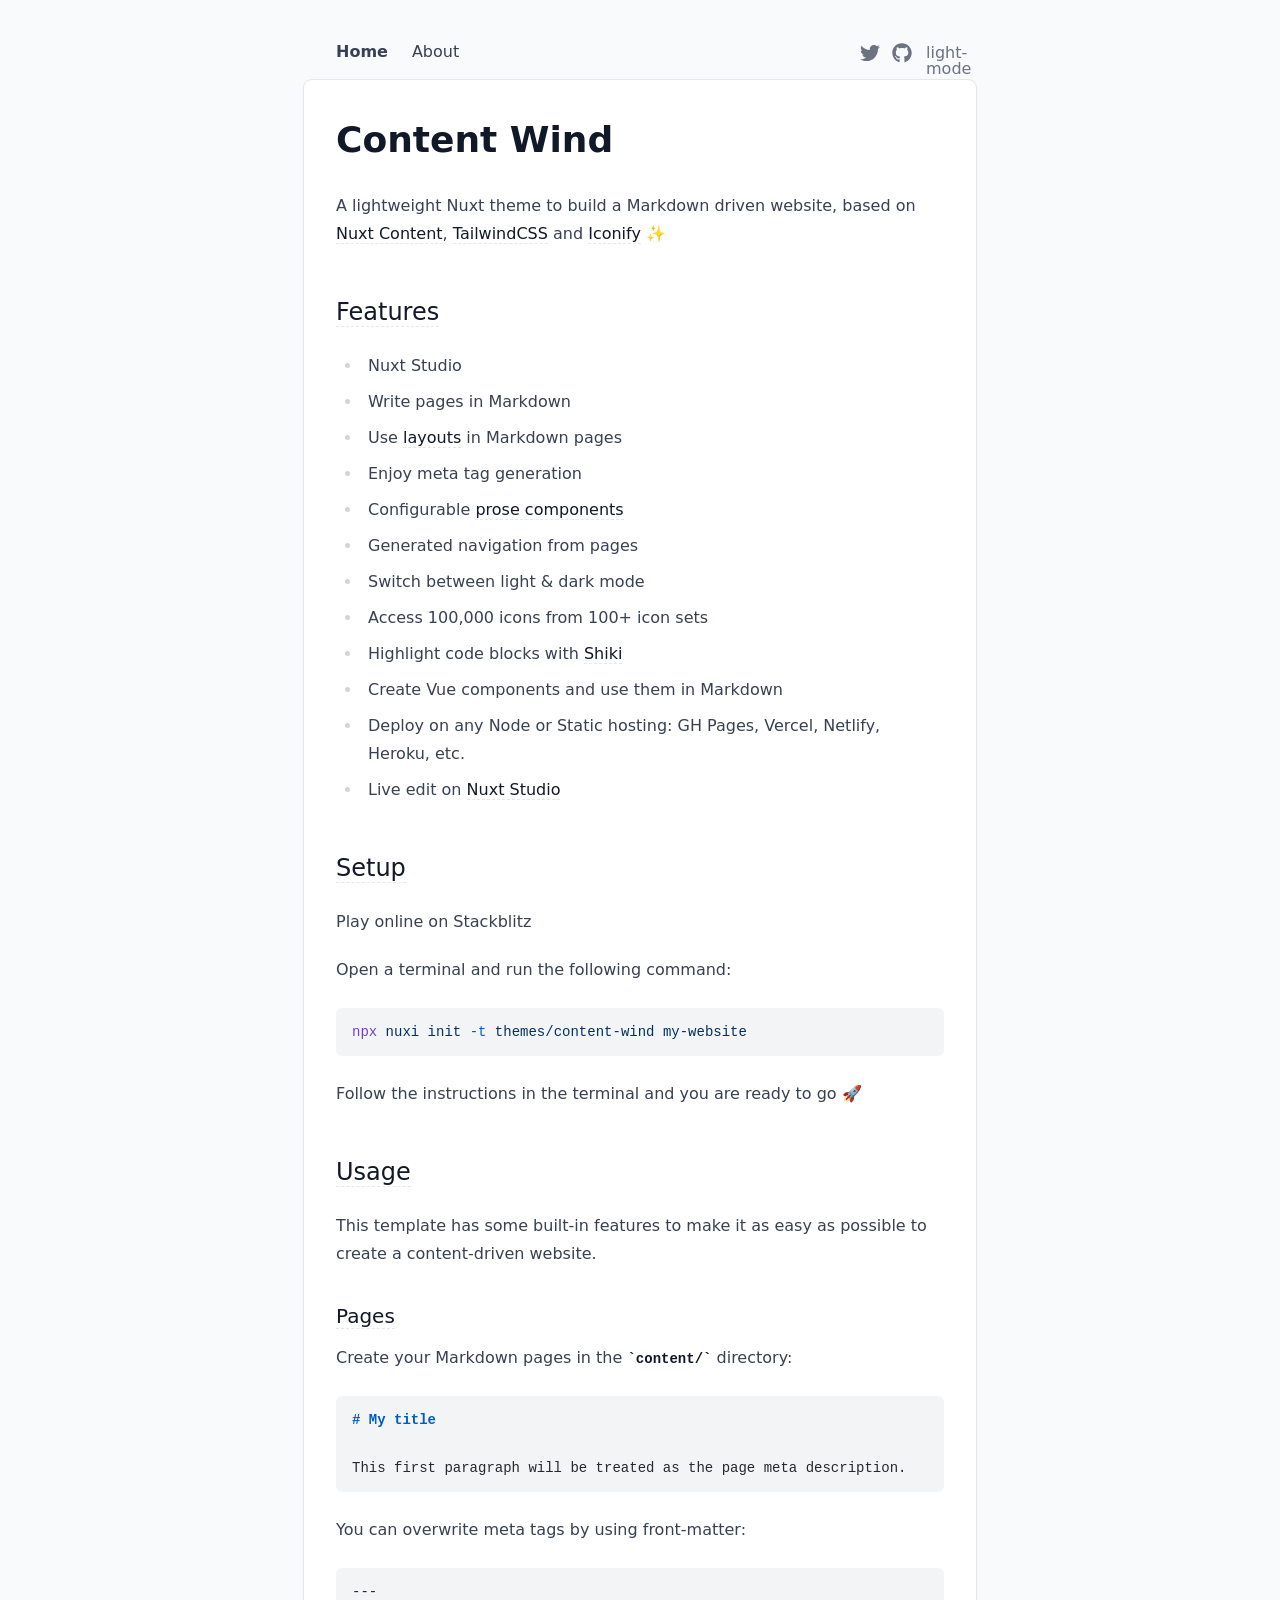
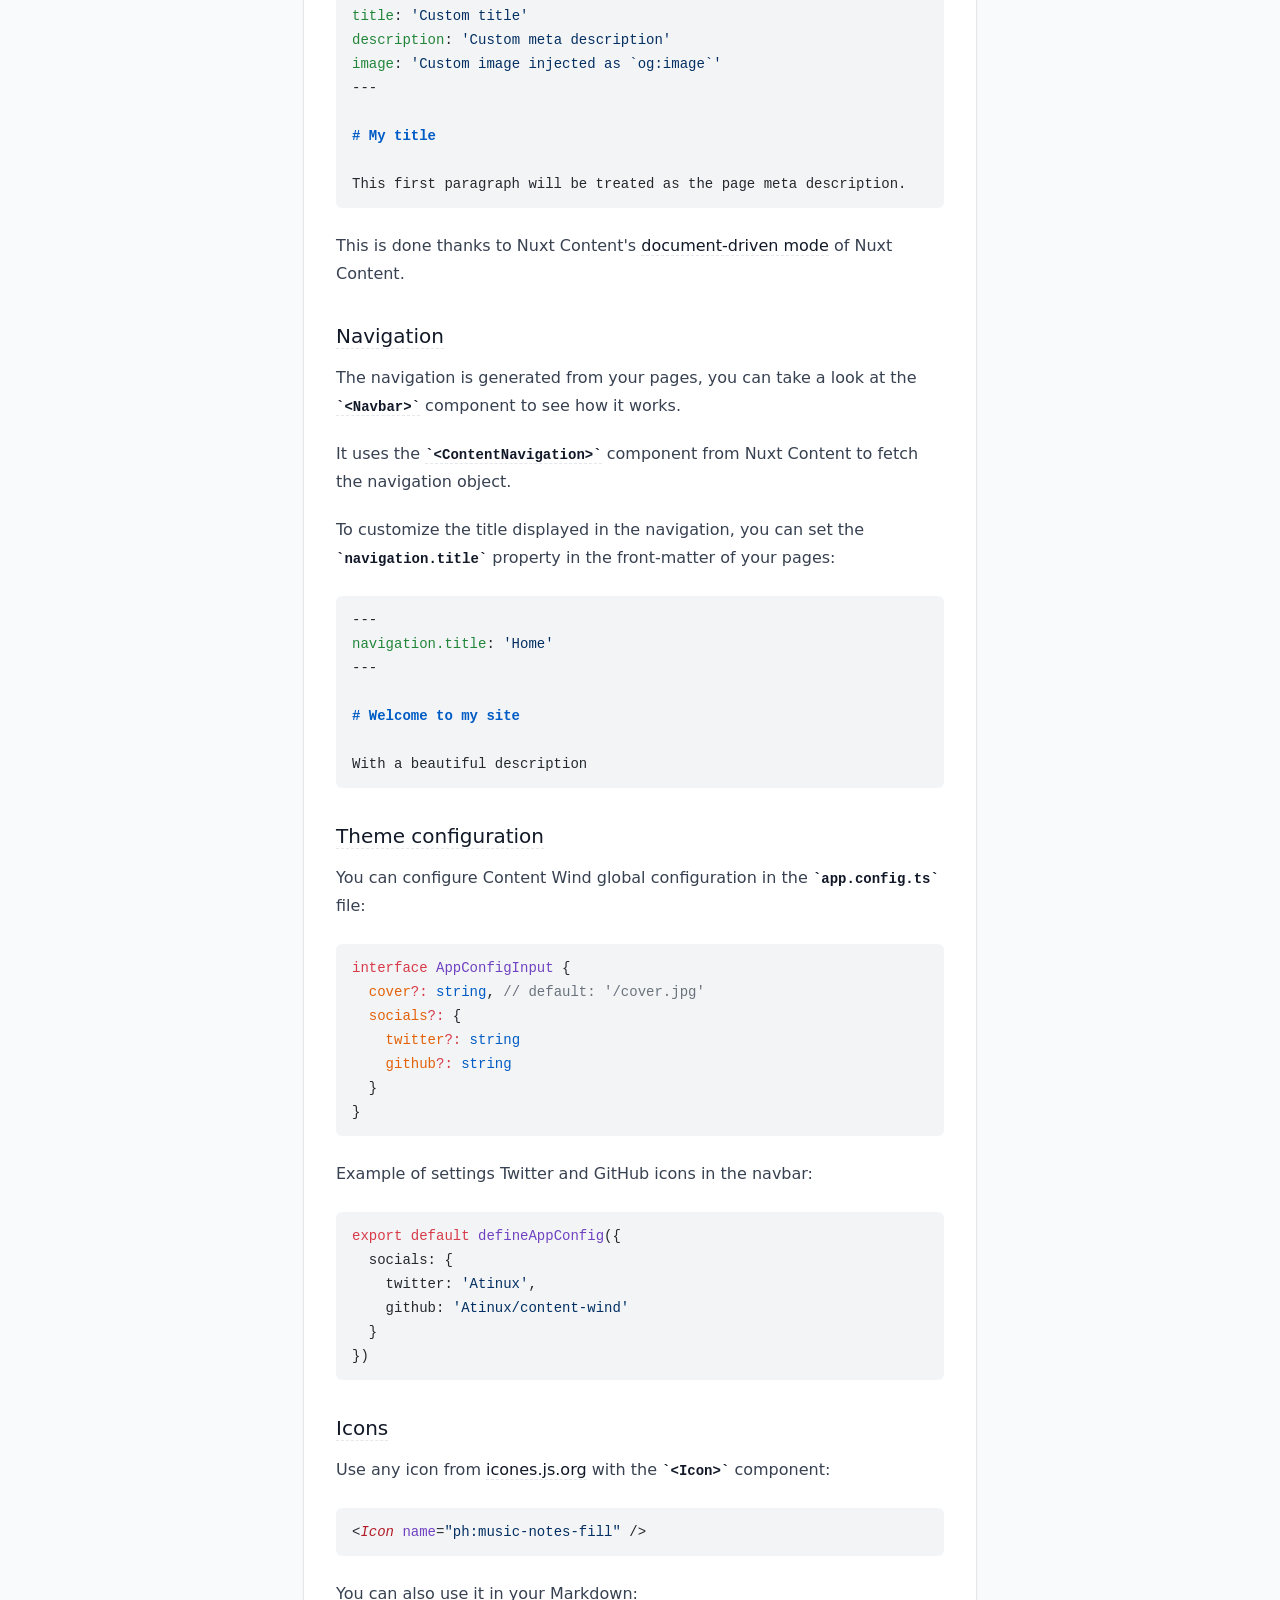
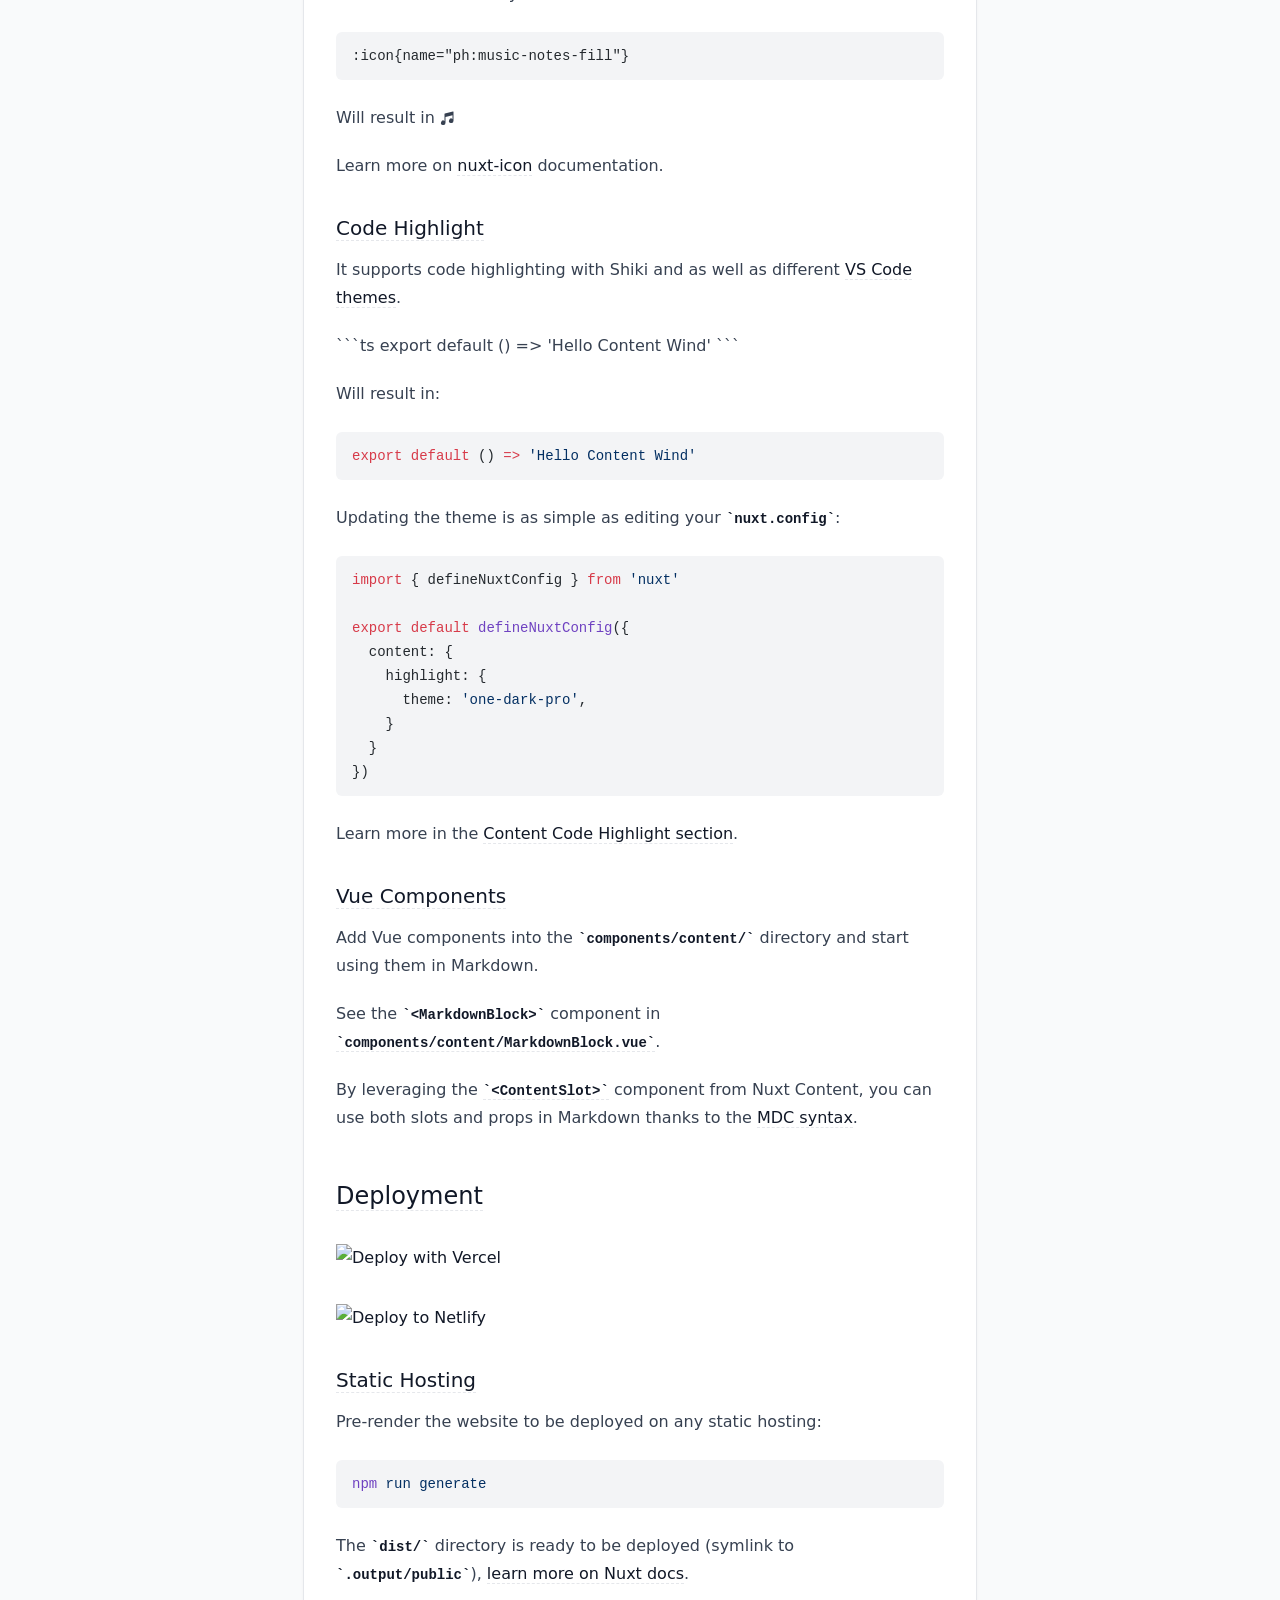
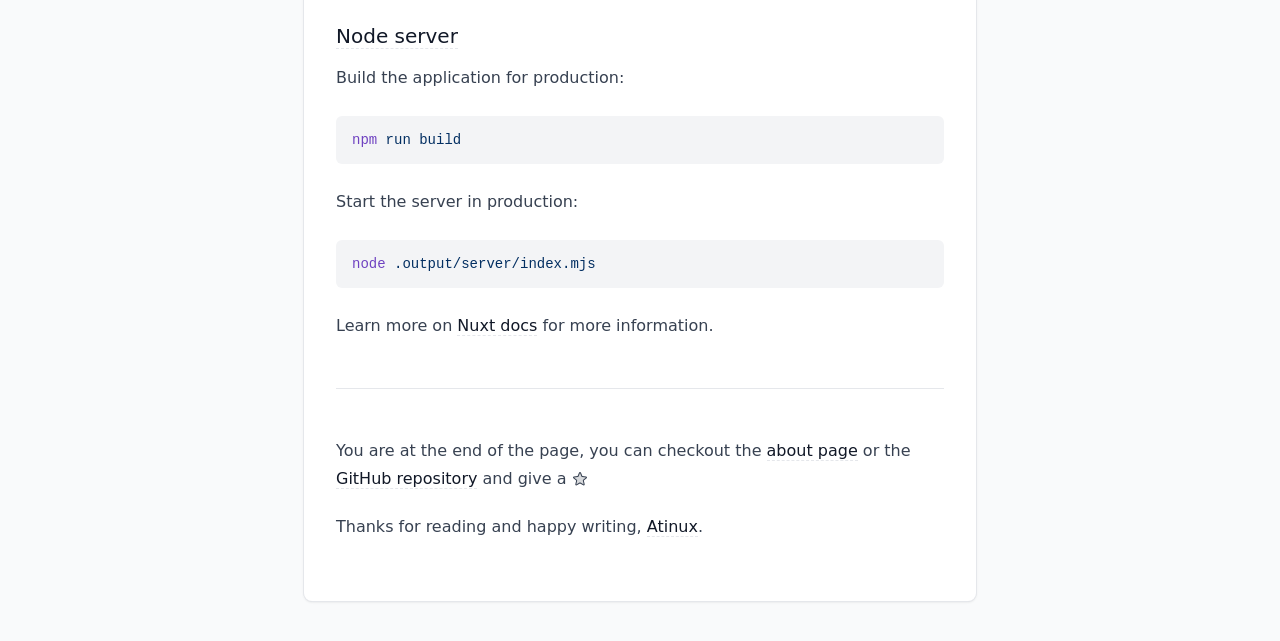
==== commit ee29f56e: "Deploying to gh-pages from @ pepeloper/content-wind@e97e4fb2e130fadcaaf533876ec5c6cc161fbfba 🚀" ====
--- a/index.html
+++ b/index.html
@@ -1,68 +1,96 @@
-<!DOCTYPE html>
-<html lang="en">
-<head><meta charset="utf-8">
+<!DOCTYPE html><html lang="en"><head><meta charset="utf-8">
+<meta name="viewport" content="width=device-width, initial-scale=1">
 <title>Content Wind</title>
-<meta name="viewport" content="width=device-width, initial-scale=1">
 <meta content="/cover.jpg" property="og:image">
 <meta name="twitter:card" content="summary_large_image">
 <meta property="og:title" content="Content Wind">
 <meta name="description" content="A lightweight Nuxt theme to build a Markdown driven website, based on Nuxt Content, TailwindCSS and Iconify ✨">
-<meta property="og:description" content="A lightweight Nuxt theme to build a Markdown driven website, based on Nuxt Content, TailwindCSS and Iconify ✨"><link rel="preload" as="fetch" crossorigin="anonymous" href="/_payload.json"><style id="pinceau-theme">@media { :root {--pinceau-mq: initial; --elements-modal-scrim-backdropFilter: none;--elements-modal-zIndex: 50;--elements-sandbox-borderStyle: solid;--elements-sandbox-borderWidth: 1px;--elements-sandbox-height: 700px;--elements-list-item-icon-boxShadow: inset 0.25px 0.5px 0px hsla(0,0%,100%,.1), inset -0.25px 0px 0px hsla(0,0%,100%,.1);--elements-list-item-lastChild-marginBottom: 0px;--elements-tooltip-content-borderStyle: none;--elements-tooltip-content-borderWidth: 0px;--elements-disclosure-opened-summary-transform: rotate(0deg);--elements-disclosure-opened-summary-borderBottomRightRadius: 0px;--elements-disclosure-opened-summary-borderBottomLeftRadius: 0px;--elements-disclosure-content-borderColor: transparent;--elements-disclosure-content-borderStyle: solid;--elements-disclosure-content-borderWidth: 1px;--elements-disclosure-content-lastChild-marginBottom: 0px;--elements-disclosure-content-firstChild-marginTop: 0px;--elements-disclosure-content-padding: 1rem;--elements-disclosure-summary-chevron-transform: rotate(-90deg);--elements-disclosure-summary-chevron-transition: transform 200ms ease-in-out;--elements-disclosure-summary-chevron-padding: 2px;--elements-disclosure-summary-outline-focus: 2px solid;--elements-disclosure-summary-padding: 1rem;--elements-disclosure-borderStyle: solid;--elements-disclosure-borderWidth: 0px;--elements-disclosure-width: 100%;--elements-callout-content-lastChild-marginBottom: 0px;--elements-callout-content-firstChild-marginTop: 0px;--elements-callout-boxShadow: inset 0.25px 0.5px 0px hsla(0,0%,100%,.1), inset -0.25px 0px 0px hsla(0,0%,100%,.1);--elements-callout-borderStyle: solid;--elements-callout-borderWidth: 1px;--elements-callout-width: 100%;--elements-codeGroup-tabs-active-borderBlockEnd: 1px solid transparent;--elements-codeGroup-tabs-inactive-filter-hover: grayscale(0%);--elements-codeGroup-tabs-inactive-filter-static: grayscale(100%);--elements-codeGroup-tabs-lastOfType-border: none;--elements-codeGroup-tabs-firstOfType-border: none;--elements-codeGroup-tabs-textAlign: start;--elements-codeGroup-tabs-flex: 1;--elements-codeGroup-borderStyle: solid;--elements-codeGroup-borderWidth: 1px;--elements-codeGroup-margin: 0px;--elements-codeCollapse-gradientBackdrop-height: 50px;--elements-codeCollapse-button-borderStyle: solid;--elements-codeCollapse-button-borderWidth: 1px;--elements-codeCollapse-button-transform: translateX(-50%);--elements-codeCollapse-button-left: 50%;--elements-buttonLink-width: fit-content;--elements-buttonLink-boxShadow: inset 0.25px 0.5px 0px hsla(0,0%,100%,.1), inset -0.25px 0px 0px hsla(0,0%,100%,.1);--elements-buttonLink-borderColor: transparent;--elements-buttonLink-borderStyle: solid;--elements-buttonLink-borderWidth: 0px;--elements-badge-whiteSpace: nowrap;--elements-badge-boxShadow: inset 0.25px 0.5px 0px hsla(0,0%,100%,.1), inset -0.25px 0px 0px hsla(0,0%,100%,.1);--elements-badge-borderStyle: solid;--elements-badge-borderWidth: 1px;--elements-alert-closeButton-boxShadow-focus: 0 0 0 1px;--elements-alert-boxShadow: inset 0.25px 0.5px 0px hsla(0,0%,100%,.1), inset -0.25px 0px 0px hsla(0,0%,100%,.1);--elements-alert-borderStyle: solid;--elements-alert-borderWidth: 1px;--elements-alert-width: 100%;--elements-announce-boxShadow: inset 0.5px 0.75px 0px hsla(0,0%,100%,.1), inset -0.5px 0px 0px hsla(0,0%,100%,.1);--elements-announce-borderStyle: solid;--elements-announce-borderWidth: 1px;--elements-border-secondary-hover: [object Object];--elements-backdrop-background: #fffc;--elements-backdrop-filter: saturate(200%) blur(10px);--test: 0px;--prose-code-inline-padding: 0.2rem 0.375rem 0.2rem 0.375rem;--prose-code-block-backdropFilter: contrast(1);--prose-code-block-borderStyle: solid;--prose-code-block-borderWidth: 1px;--prose-tbody-tr-borderBottom-style: dashed;--prose-tbody-tr-borderBottom-width: 1px;--prose-th-textAlign: inherit;--prose-thead-borderBottom-style: solid;--prose-thead-borderBottom-width: 1px;--prose-thead-border-style: solid;--prose-thead-border-width: 0px;--prose-table-textAlign: start;--prose-hr-width: 1px;--prose-hr-style: solid;--prose-li-listStylePosition: outside;--prose-ol-li-markerColor: currentColor;--prose-ol-paddingInlineStart: 21px;--prose-ol-listStyleType: decimal;--prose-ul-li-markerColor: currentColor;--prose-ul-paddingInlineStart: 21px;--prose-ul-listStyleType: disc;--prose-blockquote-border-style: solid;--prose-blockquote-border-width: 4px;--prose-blockquote-quotes: '201C' '201D' '2018' '2019';--prose-blockquote-paddingInlineStart: 24px;--prose-a-code-color-hover: currentColor;--prose-a-hasCode-borderBottom: none;--prose-a-border-distance: 2px;--prose-a-border-color-hover: currentColor;--prose-a-border-color-static: currentColor;--prose-a-border-style-hover: solid;--prose-a-border-style-static: dashed;--prose-a-border-width: 1px;--prose-a-color-static: inherit;--prose-a-textDecoration: none;--prose-h6-margin: 3rem 0 2rem;--prose-h5-margin: 3rem 0 2rem;--prose-h4-margin: 3rem 0 2rem;--prose-h3-margin: 3rem 0 2rem;--prose-h2-margin: 3rem 0 2rem;--prose-h1-margin: 0 0 2rem;--typography-radii-full: 9999px;--typography-radii-6xl: 32px;--typography-radii-5xl: 28px;--typography-radii-4xl: 24px;--typography-radii-3xl: 20px;--typography-radii-2xl: 18px;--typography-radii-xl: 16px;--typography-radii-lg: 14px;--typography-radii-md: 12px;--typography-radii-sm: 10px;--typography-radii-xs: 8px;--typography-radii-2xs: 6px;--typography-radii-3xs: 4px;--typography-radii-4xs: 2px;--typography-radii-none: 0px;--typography-color-secondary-900: #121110;--typography-color-secondary-800: #201E1B;--typography-color-secondary-700: #36332E;--typography-color-secondary-600: #67635D;--typography-color-secondary-500: #97948F;--typography-color-secondary-400: #ADA9A4;--typography-color-secondary-300: #DBD9D3;--typography-color-secondary-200: #ECEBE8;--typography-color-secondary-100: #F6F5F4;--typography-color-secondary-50: #FBFBFB;--typography-color-primary-900: #001238;--typography-color-primary-800: #002370;--typography-color-primary-700: #0035a9;--typography-color-primary-600: #0047e1;--typography-color-primary-500: #1a62ff;--typography-color-primary-400: #407cff;--typography-color-primary-300: #6696ff;--typography-color-primary-200: #8db0ff;--typography-color-primary-100: #b3cbff;--typography-color-primary-50: #d9e5ff;--typography-color-black: #0E0D0D;--typography-color-white: #ffffff;--typography-font-mono: ui-monospace, SFMono-Regular, Menlo, Monaco, Consolas, Liberation Mono, Courier New, monospace;--typography-font-serif: ui-serif, Georgia, Cambria, Times New Roman, Times, serif;--typography-font-sans: ui-sans-serif, system-ui, -apple-system, BlinkMacSystemFont, Segoe UI, Roboto, Helvetica Neue, Arial, Noto Sans, sans-serif, Apple Color Emoji, Segoe UI Emoji, Segoe UI Symbol, Noto Color Emoji;--typography-lead-loose: 2;--typography-lead-relaxed: 1.625;--typography-lead-normal: 1.5;--typography-lead-snug: 1.375;--typography-lead-tight: 1.25;--typography-lead-none: 1;--typography-lead-10: 2.5rem;--typography-lead-9: 2.25rem;--typography-lead-8: 2rem;--typography-lead-7: 1.75rem;--typography-lead-6: 1.5rem;--typography-lead-5: 1.25rem;--typography-lead-4: 1rem;--typography-lead-3: .75rem;--typography-lead-2: .5rem;--typography-lead-1: .025rem;--typography-fontWeight-black: 900;--typography-fontWeight-extrabold: 800;--typography-fontWeight-bold: 700;--typography-fontWeight-semibold: 600;--typography-fontWeight-medium: 500;--typography-fontWeight-normal: 400;--typography-fontWeight-light: 300;--typography-fontWeight-extralight: 200;--typography-fontWeight-thin: 100;--typography-fontSize-9xl: 128px;--typography-fontSize-8xl: 96px;--typography-fontSize-7xl: 72px;--typography-fontSize-6xl: 60px;--typography-fontSize-5xl: 48px;--typography-fontSize-4xl: 36px;--typography-fontSize-3xl: 30px;--typography-fontSize-2xl: 24px;--typography-fontSize-xl: 20px;--typography-fontSize-lg: 18px;--typography-fontSize-base: 16px;--typography-fontSize-sm: 14px;--typography-fontSize-xs: 12px;--typography-letterSpacing-widest: 0.08em;--typography-letterSpacing-wider: 0.04em;--typography-letterSpacing-wide: 0.02em;--typography-letterSpacing-normal: 0em;--typography-letterSpacing-tight: -0.02em;--typography-letterSpacing-tighter: -0.04em;--typography-verticalMargin-base: 24px;--typography-verticalMargin-sm: 16px;--ease-back-inOut: cubic-bezier(0.68, -0.6, 0.32, 1.6);--ease-back-out: cubic-bezier(0.34, 1.56, 0.64, 1);--ease-back-in: cubic-bezier(0.36, 0, 0.66, -0.56);--ease-circ-inOut: cubic-bezier(0.85, 0, 0.15, 1);--ease-circ-out: cubic-bezier(0, 0.55, 0.45, 1);--ease-circ-in: cubic-bezier(0.55, 0, 1, 0.45);--ease-expo-inOut: cubic-bezier(0.87, 0, 0.13, 1);--ease-expo-out: cubic-bezier(0.16, 1, 0.3, 1);--ease-expo-in: cubic-bezier(0.7, 0, 0.84, 0);--ease-quint-inOut: cubic-bezier(0.83, 0, 0.17, 1);--ease-quint-out: cubic-bezier(0.22, 1, 0.36, 1);--ease-quint-in: cubic-bezier(0.64, 0, 0.78, 0);--ease-quart-inOut: cubic-bezier(0.76, 0, 0.24, 1);--ease-quart-out: cubic-bezier(0.25, 1, 0.5, 1);--ease-quart-in: cubic-bezier(0.5, 0, 0.75, 0);--ease-cubic-inOut: cubic-bezier(0.65, 0, 0.35, 1);--ease-cubic-out: cubic-bezier(0.33, 1, 0.68, 1);--ease-cubic-in: cubic-bezier(0.32, 0, 0.67, 0);--ease-quad-inOut: cubic-bezier(0.45, 0, 0.55, 1);--ease-quad-out: cubic-bezier(0.5, 1, 0.89, 1);--ease-quad-in: cubic-bezier(0.11, 0, 0.5, 0);--ease-sine-inOut: cubic-bezier(0.37, 0, 0.63, 1);--ease-sine-out: cubic-bezier(0.61, 1, 0.88, 1);--ease-sine-in: cubic-bezier(0.12, 0, 0.39, 0);--ease-default-inOut: cubic-bezier(0.4, 0, 0.2, 1);--ease-default-out: cubic-bezier(0, 0, 0.2, 1);--ease-default-in: cubic-bezier(0.4, 0, 1, 1);--ease-linear: cubic-bezier(0, 0, 1, 1);--lead-loose: 2;--lead-relaxed: 1.625;--lead-normal: 1.5;--lead-snug: 1.375;--lead-tight: 1.25;--lead-none: 1;--lead-10: 2.5rem;--lead-9: 2.25rem;--lead-8: 2rem;--lead-7: 1.75rem;--lead-6: 1.5rem;--lead-5: 1.25rem;--lead-4: 1rem;--lead-3: .75rem;--lead-2: .5rem;--lead-1: .025rem;--letterSpacing-widest: 0.08em;--letterSpacing-wider: 0.04em;--letterSpacing-wide: 0.02em;--letterSpacing-normal: 0em;--letterSpacing-tight: -0.02em;--letterSpacing-tighter: -0.04em;--fontSize-9xl: 8rem;--fontSize-8xl: 6rem;--fontSize-7xl: 4.5rem;--fontSize-6xl: 3.75rem;--fontSize-5xl: 3rem;--fontSize-4xl: 2.25rem;--fontSize-3xl: 1.875rem;--fontSize-2xl: 1.5rem;--fontSize-xl: 1.25rem;--fontSize-lg: 1.125rem;--fontSize-base: 1rem;--fontSize-sm: 0.875rem;--fontSize-xs: 0.75rem;--fontWeight-black: 900;--fontWeight-extrabold: 800;--fontWeight-bold: 700;--fontWeight-semibold: 600;--fontWeight-medium: 500;--fontWeight-normal: 400;--fontWeight-light: 300;--fontWeight-extralight: 200;--fontWeight-thin: 100;--font-mono: ui-monospace, SFMono-Regular, Menlo, Monaco, Consolas, Liberation Mono, Courier New, monospace;--font-serif: ui-serif, Georgia, Cambria, Times New Roman, Times, serif;--font-sans: ui-sans-serif, system-ui, -apple-system, BlinkMacSystemFont, Segoe UI, Roboto, Helvetica Neue, Arial, Noto Sans, sans-serif, Apple Color Emoji, Segoe UI Emoji, Segoe UI Symbol, Noto Color Emoji;--opacity-total: 1;--opacity-high: 0.8;--opacity-medium: 0.5;--opacity-soft: 0.3;--opacity-light: 0.15;--opacity-bright: 0.1;--opacity-noOpacity: 0;--borderWidth-lg: 3px;--borderWidth-md: 2px;--borderWidth-sm: 1px;--borderWidth-noBorder: 0;--space-rem-875: 0.875rem;--space-rem-625: 0.625rem;--space-rem-375: 0.375rem;--space-rem-125: 0.125rem;--space-px: 1px;--space-128: 32rem;--space-96: 24rem;--space-80: 20rem;--space-72: 18rem;--space-64: 16rem;--space-60: 15rem;--space-56: 14rem;--space-52: 13rem;--space-48: 12rem;--space-44: 11rem;--space-40: 10rem;--space-36: 9rem;--space-32: 8rem;--space-28: 7rem;--space-24: 6rem;--space-20: 5rem;--space-16: 4rem;--space-14: 3.5rem;--space-12: 3rem;--space-11: 2.75rem;--space-10: 2.5rem;--space-9: 2.25rem;--space-8: 2rem;--space-7: 1.75rem;--space-6: 1.5rem;--space-5: 1.25rem;--space-4: 1rem;--space-3: 0.75rem;--space-2: 0.5rem;--space-1: 0.25rem;--space-0: 0px;--size-full: 100%;--size-7xl: 80rem;--size-6xl: 72rem;--size-5xl: 64rem;--size-4xl: 56rem;--size-3xl: 48rem;--size-2xl: 42rem;--size-xl: 36rem;--size-lg: 32rem;--size-md: 28rem;--size-sm: 24rem;--size-xs: 20rem;--size-200: 200px;--size-104: 104px;--size-80: 80px;--size-64: 64px;--size-56: 56px;--size-48: 48px;--size-40: 40px;--size-32: 32px;--size-24: 24px;--size-20: 20px;--size-16: 16px;--size-12: 12px;--size-8: 8px;--size-6: 6px;--size-4: 4px;--size-2: 2px;--size-0: 0px;--radii-full: 9999px;--radii-6xl: 32px;--radii-5xl: 28px;--radii-4xl: 24px;--radii-3xl: 20px;--radii-2xl: 18px;--radii-xl: 16px;--radii-lg: 14px;--radii-md: 12px;--radii-sm: 10px;--radii-xs: 8px;--radii-2xs: 6px;--radii-3xs: 4px;--radii-4xs: 2px;--radii-none: 0px;--shadow-none: 0px 0px 0px 0px transparent;--shadow-lg: 0px 10px 15px -3px #000000, 0px 4px 6px -4px #000000;--shadow-md: 0px 4px 6px -1px #000000, 0px 2px 4px -2px #000000;--shadow-sm: 0px 1px 3px 0px #000000, 0px 1px 2px -1px #000000;--shadow-xs: 0px 1px 2px 0px #000000;--height-screen: 100vh;--width-screen: 100vw;--color-secondary-950: #030712;--color-secondary-900: #111827;--color-secondary-800: #1f2937;--color-secondary-700: #374151;--color-secondary-600: #4b5563;--color-secondary-500: #6b7280;--color-secondary-400: #9ca3af;--color-secondary-300: #d1d5db;--color-secondary-200: #e5e7eb;--color-secondary-100: #f3f4f6;--color-secondary-50: #f9fafb;--color-primary-950: #042f2e;--color-primary-900: #134e4a;--color-primary-800: #115e59;--color-primary-700: #0f766e;--color-primary-600: #0d9488;--color-primary-500: #14b8a6;--color-primary-400: #2dd4bf;--color-primary-300: #5eead4;--color-primary-200: #99f6e4;--color-primary-100: #ccfbf1;--color-primary-50: #f0fdfa;--color-ruby-900: #380011;--color-ruby-800: #700021;--color-ruby-700: #a90032;--color-ruby-600: #e10043;--color-ruby-500: #ff1a5e;--color-ruby-400: #ff4079;--color-ruby-300: #ff6694;--color-ruby-200: #ff8dae;--color-ruby-100: #ffb3c9;--color-ruby-50: #ffd9e4;--color-pink-900: #380025;--color-pink-800: #70004b;--color-pink-700: #a90070;--color-pink-600: #e10095;--color-pink-500: #ff1ab2;--color-pink-400: #ff40bf;--color-pink-300: #ff66cc;--color-pink-200: #ff8dd8;--color-pink-100: #ffb3e5;--color-pink-50: #ffd9f2;--color-purple-900: #080020;--color-purple-800: #14014A;--color-purple-700: #200273;--color-purple-600: #370DAD;--color-purple-500: #6B39FA;--color-purple-400: #8961FD;--color-purple-300: #A589F9;--color-purple-200: #E5DCFF;--color-purple-100: #F1ECFF;--color-purple-50: #F8F5FF;--color-violet-900: #190038;--color-violet-800: #330070;--color-violet-700: #4c00a9;--color-violet-600: #6500e1;--color-violet-500: #811aff;--color-violet-400: #9640ff;--color-violet-300: #ab66ff;--color-violet-200: #c08dff;--color-violet-100: #d5b3ff;--color-violet-50: #ead9ff;--color-royalblue-900: #0b0531;--color-royalblue-800: #160a62;--color-royalblue-700: #211093;--color-royalblue-600: #2c15c4;--color-royalblue-500: #4127e8;--color-royalblue-400: #614bec;--color-royalblue-300: #806ff0;--color-royalblue-200: #a093f3;--color-royalblue-100: #c0b7f7;--color-royalblue-50: #dfdbfb;--color-indigoblue-900: #001238;--color-indigoblue-800: #002370;--color-indigoblue-700: #0035a9;--color-indigoblue-600: #0047e1;--color-indigoblue-500: #1a62ff;--color-indigoblue-400: #407cff;--color-indigoblue-300: #6696ff;--color-indigoblue-200: #8db0ff;--color-indigoblue-100: #b3cbff;--color-indigoblue-50: #d9e5ff;--color-blue-900: #00131D;--color-blue-800: #002235;--color-blue-700: #013858;--color-blue-600: #01659E;--color-blue-500: #1AADFF;--color-blue-400: #64C7FF;--color-blue-300: #A1DDFF;--color-blue-200: #D0EEFF;--color-blue-100: #E2F4FF;--color-blue-50: #F2FAFF;--color-lightblue-900: #001A1F;--color-lightblue-800: #00232B;--color-lightblue-700: #013858;--color-lightblue-600: #0893B1;--color-lightblue-500: #1AD6FF;--color-lightblue-400: #55E1FF;--color-lightblue-300: #82E3FF;--color-lightblue-200: #C5F2FF;--color-lightblue-100: #DCF7FF;--color-lightblue-50: #F1FCFF;--color-teal-900: #062a28;--color-teal-800: #0b544f;--color-teal-700: #117d77;--color-teal-600: #16a79e;--color-teal-500: #1cd1c6;--color-teal-400: #36e4da;--color-teal-300: #5fe9e1;--color-teal-200: #87efe9;--color-teal-100: #aff4f0;--color-teal-50: #d7faf8;--color-pear-900: #2a2b09;--color-pear-800: #545512;--color-pear-700: #7e801b;--color-pear-600: #a8aa24;--color-pear-500: #d0d32f;--color-pear-400: #d8da52;--color-pear-300: #e0e274;--color-pear-200: #e8e997;--color-pear-100: #eff0ba;--color-pear-50: #f7f8dc;--color-red-900: #1C0301;--color-red-800: #340A01;--color-red-700: #550F00;--color-red-600: #AD2203;--color-red-500: #FF3B10;--color-red-400: #FF7353;--color-red-300: #FFA692;--color-red-200: #FFE6E1;--color-red-100: #FFF0EC;--color-red-50: #FFF9F8;--color-pumpkin-900: #381800;--color-pumpkin-800: #702f00;--color-pumpkin-700: #a94700;--color-pumpkin-600: #e15e00;--color-pumpkin-500: #ff7a1a;--color-pumpkin-400: #ff9040;--color-pumpkin-300: #ffa666;--color-pumpkin-200: #ffbd8d;--color-pumpkin-100: #ffd3b3;--color-pumpkin-50: #ffe9d9;--color-orange-900: #1A0A01;--color-orange-800: #2D1102;--color-orange-700: #3F1802;--color-orange-600: #7E3004;--color-orange-500: #FA630E;--color-orange-400: #FC8E51;--color-orange-300: #FDAC7E;--color-orange-200: #FFE5D7;--color-orange-100: #FFEFE5;--color-orange-50: #FFF7F2;--color-yellow-900: #1B1500;--color-yellow-800: #292100;--color-yellow-700: #463801;--color-yellow-600: #AB8A07;--color-yellow-500: #FBCA05;--color-yellow-400: #FFDC4E;--color-yellow-300: #FFE372;--color-yellow-200: #FFF3C0;--color-yellow-100: #FFF7D9;--color-yellow-50: #FFFCEE;--color-green-900: #00190F;--color-green-800: #002817;--color-green-700: #01492C;--color-green-600: #039B5A;--color-green-500: #0DD885;--color-green-400: #3CEEA5;--color-green-300: #86FBCB;--color-green-200: #C0FFE4;--color-green-100: #DBFFF0;--color-green-50: #ECFFF7;--color-gray-900: #121110;--color-gray-800: #1C1B19;--color-gray-700: #292724;--color-gray-600: #3D3B38;--color-gray-500: #97948F;--color-gray-400: #ADA9A4;--color-gray-300: #DBD9D3;--color-gray-200: #ECEBE8;--color-gray-100: #F3F3F2;--color-gray-50: #FBFBFB;--color-black: #0E0D0D;--color-white: #ffffff;--media-portrait: only screen and (orientation: portrait);--media-landscape: only screen and (orientation: landscape);--media-rm: (prefers-reduced-motion: reduce);--media-2xl: (min-width: 1536px);--media-xl: (min-width: 1280px);--media-lg: (min-width: 1024px);--media-md: (min-width: 768px);--media-sm: (min-width: 640px);--media-xs: (min-width: 475px);--elements-drawer-maxWidth: var(--size-xs);--elements-modal-scrim-backgroundColor: var(--color-gray-50);--elements-videoPlayer-borderRadius: var(--radii-sm);--elements-videoPlayer-backgroundColor: var(--color-gray-900);--elements-videoPlayer-marginY: var(--space-8);--elements-sandbox-borderRadius: var(--radii-md);--elements-list-item-icon-height: var(--space-4);--elements-list-item-icon-width: var(--space-4);--elements-list-item-icon-borderRadius: var(--radii-full);--elements-list-item-icon-padding: var(--space-1);--elements-list-item-icon-marginInlineEnd: var(--space-3);--elements-list-item-marginBottom: var(--space-3);--elements-tooltip-content-padding: var(--space-3) var(--space-4);--elements-tooltip-content-borderColor: transparent;--elements-tooltip-content-fontWeight: var(--typography-fontWeight-normal);--elements-tooltip-content-color: var(--color-gray-100);--elements-tooltip-content-backgroundColor: var(--color-gray-700);--elements-tooltip-trigger-outline-focusVisible: 2px solid var(--color-primary-500);--elements-disclosure-content-verticalMargin: var(--typography-verticalMargin-sm);--elements-disclosure-summary-chevron-height: var(--space-5);--elements-disclosure-summary-chevron-width: var(--space-5);--elements-disclosure-summary-icon-marginInlineEnd: var(--space-3);--elements-disclosure-summary-icon-height: var(--space-6);--elements-disclosure-summary-icon-width: var(--space-6);--elements-disclosure-borderRadius: var(--radii-none);--elements-callout-content-verticalMargin: var(--typography-verticalMargin-sm);--elements-callout-title-marginBottom: var(--space-1);--elements-callout-title-fontWeight: var(--fontWeight-medium);--elements-callout-icon-marginInlineEnd: var(--space-3);--elements-callout-icon-height: var(--space-7);--elements-callout-icon-width: var(--space-6);--elements-callout-paddingY: var(--space-4);--elements-callout-paddingX: var(--space-4);--elements-codePreview-padding: var(--space-4);--elements-codePreview-gap: var(--space-4);--elements-codeGroup-tabs-active-backgroundColor: var(--color-gray-50);--elements-codeGroup-tabs-active-color: var(--color-gray-900);--elements-codeGroup-tabs-inactive-backgroundColor: var(--color-gray-100);--elements-codeGroup-tabs-inactive-color-hover: var(--color-gray-900);--elements-codeGroup-tabs-inactive-color-static: var(--color-gray-500);--elements-codeGroup-tabs-icon-size: var(--space-4);--elements-codeGroup-tabs-icon-marginInlineEnd: var(--space-2);--elements-codeGroup-tabs-letterSpacing: var(--letterSpacing-tight);--elements-codeGroup-tabs-fontFamily: var(--font-mono);--elements-codeGroup-tabs-paddingX: var(--space-4);--elements-codeGroup-tabs-paddingY: var(--space-2);--elements-codeCollapse-button-backgroundColor: var(--color-gray-50);--elements-codeCollapse-button-paddingX: var(--space-3);--elements-codeCollapse-button-paddingY: var(--space-1);--elements-codeCollapse-button-bottom: var(--space-2);--elements-codeCollapse-borderStyle: var(--prose-code-block-borderStyle);--elements-codeCollapse-borderWidth: var(--prose-code-block-borderWidth);--elements-buttonLink-giant-padding: var(--space-3) var(--space-5);--elements-buttonLink-large-padding: var(--space-2) var(--space-4);--elements-buttonLink-medium-padding: var(--space-2) var(--space-4);--elements-buttonLink-small-padding: var(--space-1) var(--space-3);--elements-buttonLink-icon-marginInlineEnd: var(--space-2);--elements-buttonLink-borderRadius: var(--radii-2xs);--elements-buttonLink-fontWeight: var(--fontWeight-semibold);--elements-badge-letterSpacing: var(--letterSpacing-tight);--elements-badge-lineHeight: var(--typography-lead-none);--elements-badge-fontWeight: var(--fontWeight-normal);--elements-badge-paddingY: var(--space-1);--elements-badge-paddingX: var(--space-2);--elements-alert-closeButton-icon-height: var(--space-4);--elements-alert-closeButton-icon-width: var(--space-4);--elements-alert-closeButton-marginInlineStart: var(--space-2);--elements-alert-closeButton-padding: var(--space-1);--elements-alert-icon-marginInlineEnd: var(--space-3);--elements-alert-icon-height: var(--space-6);--elements-alert-icon-width: var(--space-6);--elements-alert-paddingY: var(--space-4);--elements-alert-paddingX: var(--space-4);--elements-announce-icon-backgroundColor: var(--color-gray-200);--elements-announce-icon-borderRadius: var(--radii-full);--elements-announce-icon-padding: var(--space-1) var(--space-2);--elements-announce-content-paddingX: var(--space-3);--elements-announce-fontWeight: var(--fontWeight-medium);--elements-announce-borderRadius: var(--radii-full);--elements-announce-backgroundColor: var(--color-gray-100);--elements-announce-padding: var(--space-1);--elements-state-danger-borderColor-secondary: var(--color-red-200);--elements-state-danger-borderColor-primary: var(--color-red-100);--elements-state-danger-backgroundColor-tertiary: var(--color-red-200);--elements-state-danger-backgroundColor-secondary: var(--color-red-100);--elements-state-danger-backgroundColor-primary: var(--color-red-50);--elements-state-danger-color-tertiary: var(--color-red-700);--elements-state-danger-color-secondary: var(--color-red-600);--elements-state-danger-color-primary: var(--color-red-500);--elements-state-warning-borderColor-secondary: var(--color-yellow-200);--elements-state-warning-borderColor-primary: var(--color-yellow-100);--elements-state-warning-backgroundColor-tertiary: var(--color-yellow-200);--elements-state-warning-backgroundColor-secondary: var(--color-yellow-100);--elements-state-warning-backgroundColor-primary: var(--color-yellow-50);--elements-state-warning-color-tertiary: var(--color-yellow-700);--elements-state-warning-color-secondary: var(--color-yellow-600);--elements-state-warning-color-primary: var(--color-yellow-500);--elements-state-success-borderColor-secondary: var(--color-green-200);--elements-state-success-borderColor-primary: var(--color-green-100);--elements-state-success-backgroundColor-tertiary: var(--color-green-200);--elements-state-success-backgroundColor-secondary: var(--color-green-100);--elements-state-success-backgroundColor-primary: var(--color-green-50);--elements-state-success-color-tertiary: var(--color-green-700);--elements-state-success-color-secondary: var(--color-green-600);--elements-state-success-color-primary: var(--color-green-500);--elements-state-info-borderColor-secondary: var(--color-blue-200);--elements-state-info-borderColor-primary: var(--color-blue-100);--elements-state-info-backgroundColor-tertiary: var(--color-blue-200);--elements-state-info-backgroundColor-secondary: var(--color-blue-100);--elements-state-info-backgroundColor-primary: var(--color-blue-50);--elements-state-info-color-tertiary: var(--color-blue-700);--elements-state-info-color-secondary: var(--color-blue-600);--elements-state-info-color-primary: var(--color-blue-500);--elements-state-secondary-borderColor-secondary: var(--color-secondary-200);--elements-state-secondary-borderColor-primary: var(--color-secondary-100);--elements-state-secondary-backgroundColor-tertiary: var(--color-secondary-200);--elements-state-secondary-backgroundColor-secondary: var(--color-secondary-100);--elements-state-secondary-backgroundColor-primary: var(--color-secondary-50);--elements-state-secondary-color-tertiary: var(--color-secondary-700);--elements-state-secondary-color-secondary: var(--color-secondary-600);--elements-state-secondary-color-primary: var(--color-secondary-500);--elements-state-primary-borderColor-secondary: var(--color-primary-200);--elements-state-primary-borderColor-primary: var(--color-primary-100);--elements-state-primary-backgroundColor-tertiary: var(--color-primary-200);--elements-state-primary-backgroundColor-secondary: var(--color-primary-100);--elements-state-primary-backgroundColor-primary: var(--color-primary-50);--elements-state-primary-color-tertiary: var(--color-primary-700);--elements-state-primary-color-secondary: var(--color-primary-600);--elements-state-primary-color-primary: var(--color-primary-500);--elements-state-neutral-borderColor-secondary: var(--color-gray-300);--elements-state-neutral-borderColor-primary: var(--color-gray-200);--elements-state-neutral-backgroundColor-tertiary: var(--color-gray-300);--elements-state-neutral-backgroundColor-secondary: var(--color-gray-200);--elements-state-neutral-backgroundColor-primary: var(--color-gray-100);--elements-state-neutral-color-tertiary: var(--color-gray-700);--elements-state-neutral-color-secondary: var(--color-gray-600);--elements-state-neutral-color-primary: var(--color-gray-500);--elements-surface-secondary-backgroundColor: var(--color-gray-200);--elements-surface-primary-backgroundColor: var(--color-gray-100);--elements-border-secondary-static: var(--color-gray-300);--elements-border-primary-hover: var(--color-gray-300);--elements-border-primary-static: var(--color-gray-200);--elements-text-tertiary-color-static: var(--color-gray-300);--elements-text-secondary-color-hover: var(--color-gray-700);--elements-text-secondary-color-static: var(--color-gray-500);--elements-text-primary-color-static: var(--color-gray-900);--elements-radii-base: var(--radii-3xs);--prose-code-inline-backgroundColor: var(--typography-color-secondary-100);--prose-code-inline-color: var(--typography-color-secondary-700);--prose-code-inline-fontWeight: var(--typography-fontWeight-normal);--prose-code-inline-fontSize: var(--typography-fontSize-sm);--prose-code-inline-borderRadius: var(--typography-radii-3xs);--prose-code-block-pre-padding: var(--typography-verticalMargin-sm);--prose-code-block-backgroundColor: var(--typography-color-secondary-50);--prose-code-block-color: var(--typography-color-secondary-700);--prose-code-block-borderRadius: var(--typography-radii-3xs);--prose-code-block-borderColor: var(--typography-color-secondary-200);--prose-code-block-margin: var(--typography-verticalMargin-base) 0;--prose-code-block-fontSize: var(--typography-fontSize-sm);--prose-tbody-code-inline-fontSize: var(--typography-fontSize-sm);--prose-tbody-td-padding: var(--typography-verticalMargin-sm);--prose-tbody-tr-borderBottom-color: var(--typography-color-secondary-200);--prose-th-fontWeight: var(--typography-fontWeight-semibold);--prose-th-padding: 0 var(--typography-verticalMargin-sm) var(--typography-verticalMargin-sm) var(--typography-verticalMargin-sm);--prose-th-color: var(--typography-color-secondary-600);--prose-thead-borderBottom-color: var(--typography-color-secondary-200);--prose-thead-border-color: var(--typography-color-secondary-300);--prose-table-lineHeight: var(--typography-lead-6);--prose-table-fontSize: var(--typography-fontSize-sm);--prose-table-margin: var(--typography-verticalMargin-base) 0;--prose-hr-color: var(--typography-color-secondary-200);--prose-hr-margin: var(--typography-verticalMargin-base) 0;--prose-li-margin: var(--typography-verticalMargin-sm) 0;--prose-ol-margin: var(--typography-verticalMargin-base) 0;--prose-ul-margin: var(--typography-verticalMargin-base) 0;--prose-blockquote-border-color: var(--typography-color-secondary-200);--prose-blockquote-color: var(--typography-color-secondary-500);--prose-blockquote-margin: var(--typography-verticalMargin-base) 0;--prose-a-code-background-hover: var(--typography-color-primary-50);--prose-a-code-border-color-hover: var(--typography-color-primary-500);--prose-a-code-border-color-static: var(--typography-color-secondary-400);--prose-a-code-border-style: var(--prose-a-border-style-static);--prose-a-code-border-width: var(--prose-a-border-width);--prose-a-fontWeight: var(--typography-fontWeight-medium);--prose-a-color-hover: var(--typography-color-primary-500);--prose-img-margin: var(--typography-verticalMargin-base) 0;--prose-strong-fontWeight: var(--typography-fontWeight-semibold);--prose-h6-iconSize: var(--typography-fontSize-base);--prose-h6-fontWeight: var(--typography-fontWeight-semibold);--prose-h6-lineHeight: var(--typography-lead-normal);--prose-h6-fontSize: var(--typography-fontSize-lg);--prose-h5-iconSize: var(--typography-fontSize-lg);--prose-h5-fontWeight: var(--typography-fontWeight-semibold);--prose-h5-lineHeight: var(--typography-lead-snug);--prose-h5-fontSize: var(--typography-fontSize-xl);--prose-h4-iconSize: var(--typography-fontSize-lg);--prose-h4-letterSpacing: var(--typography-letterSpacing-tight);--prose-h4-fontWeight: var(--typography-fontWeight-semibold);--prose-h4-lineHeight: var(--typography-lead-snug);--prose-h4-fontSize: var(--typography-fontSize-2xl);--prose-h3-iconSize: var(--typography-fontSize-xl);--prose-h3-letterSpacing: var(--typography-letterSpacing-tight);--prose-h3-fontWeight: var(--typography-fontWeight-semibold);--prose-h3-lineHeight: var(--typography-lead-snug);--prose-h3-fontSize: var(--typography-fontSize-3xl);--prose-h2-iconSize: var(--typography-fontSize-2xl);--prose-h2-letterSpacing: var(--typography-letterSpacing-tight);--prose-h2-fontWeight: var(--typography-fontWeight-semibold);--prose-h2-lineHeight: var(--typography-lead-tight);--prose-h2-fontSize: var(--typography-fontSize-4xl);--prose-h1-iconSize: var(--typography-fontSize-3xl);--prose-h1-letterSpacing: var(--typography-letterSpacing-tight);--prose-h1-fontWeight: var(--typography-fontWeight-bold);--prose-h1-lineHeight: var(--typography-lead-tight);--prose-h1-fontSize: var(--typography-fontSize-5xl);--prose-p-br-margin: var(--typography-verticalMargin-base) 0 0 0;--prose-p-margin: var(--typography-verticalMargin-base) 0;--prose-p-lineHeight: var(--typography-lead-normal);--prose-p-fontSize: var(--typography-fontSize-base);--typography-font-code: var(--typography-font-mono);--typography-font-body: var(--typography-font-sans);--typography-font-display: var(--typography-font-sans);--typography-body-backgroundColor: var(--typography-color-white);--typography-body-color: var(--typography-color-black);--text-6xl-lineHeight: var(--lead-none);--text-6xl-fontSize: var(--fontSize-6xl);--text-5xl-lineHeight: var(--lead-none);--text-5xl-fontSize: var(--fontSize-5xl);--text-4xl-lineHeight: var(--lead-10);--text-4xl-fontSize: var(--fontSize-4xl);--text-3xl-lineHeight: var(--lead-9);--text-3xl-fontSize: var(--fontSize-3xl);--text-2xl-lineHeight: var(--lead-8);--text-2xl-fontSize: var(--fontSize-2xl);--text-xl-lineHeight: var(--lead-7);--text-xl-fontSize: var(--fontSize-xl);--text-lg-lineHeight: var(--lead-7);--text-lg-fontSize: var(--fontSize-lg);--text-base-lineHeight: var(--lead-6);--text-base-fontSize: var(--fontSize-base);--text-sm-lineHeight: var(--lead-5);--text-sm-fontSize: var(--fontSize-sm);--text-xs-lineHeight: var(--lead-4);--text-xs-fontSize: var(--fontSize-xs);--shadow-2xl: 0px 25px 50px -12px var(--color-gray-900);--shadow-xl: 0px 20px 25px -5px var(--color-gray-400), 0px 8px 10px -6px #000000;--elements-sandbox-borderColor: var(--elements-border-secondary-static);--elements-sandbox-lineHeight: var(--text-3xl-lineHeight);--elements-sandbox-fontSize: var(--text-3xl-fontSize);--elements-sandbox-backgroundColor: var(--elements-surface-primary-backgroundColor);--elements-tooltip-content-borderRadius: var(--elements-radii-base);--elements-tooltip-content-lineHeight: var(--text-sm-lineHeight);--elements-tooltip-content-fontSize: var(--text-sm-fontSize);--elements-disclosure-opened-summary-borderTopRightRadius: var(--elements-radii-base);--elements-disclosure-opened-summary-borderTopLeftRadius: var(--elements-radii-base);--elements-disclosure-content-borderBottomRightRadius: var(--elements-radii-base);--elements-disclosure-content-borderBottomLeftRadius: var(--elements-radii-base);--elements-disclosure-summary-chevron-borderRadius: var(--elements-radii-base);--elements-disclosure-summary-borderRadius: var(--elements-radii-base);--elements-callout-title-lineHeight: var(--text-xl-lineHeight);--elements-callout-title-fontSize: var(--text-xl-fontSize);--elements-callout-icon-lineHeight: var(--text-xl-lineHeight);--elements-callout-icon-fontSize: var(--text-xl-fontSize);--elements-callout-borderRadius: var(--elements-radii-base);--elements-codeGroup-tabs-inactive-borderBlockEnd: 1px solid var(--elements-border-primary-static);--elements-codeGroup-tabs-borderInlineEnd: 1px solid var(--elements-border-primary-static);--elements-codeGroup-tabs-borderInlineStart: 1px solid var(--elements-border-primary-static);--elements-codeGroup-tabs-lineHeight: var(--text-sm-lineHeight);--elements-codeGroup-tabs-fontSize: var(--text-sm-fontSize);--elements-codeGroup-borderRadius: var(--elements-radii-base);--elements-codeGroup-borderColor: var(--elements-border-primary-static);--elements-codeCollapse-gradientBackdrop-background: linear-gradient(180deg, rgba(255, 255, 255, 0) 0%, var(--prose-code-block-backgroundColor) 100%);--elements-codeCollapse-button-color: var(--elements-text-secondary-color-static);--elements-codeCollapse-button-lineHeight: var(--text-sm-lineHeight);--elements-codeCollapse-button-fontSize: var(--text-sm-fontSize);--elements-codeCollapse-button-borderColor: var(--elements-border-secondary-static);--elements-codeCollapse-button-borderRadius: var(--elements-radii-base);--elements-codeCollapse-borderColor: var(--prose-code-block-borderColor);--elements-codeCollapse-borderRadius: var(--elements-radii-base);--elements-codeCollapse-margin: var(--prose-code-block-margin);--elements-buttonLink-giant-lineHeight: var(--text-xl-lineHeight);--elements-buttonLink-giant-fontSize: var(--text-xl-fontSize);--elements-buttonLink-large-lineHeight: var(--text-lg-lineHeight);--elements-buttonLink-large-fontSize: var(--text-lg-fontSize);--elements-buttonLink-medium-lineHeight: var(--text-base-lineHeight);--elements-buttonLink-medium-fontSize: var(--text-base-fontSize);--elements-buttonLink-small-lineHeight: var(--text-sm-lineHeight);--elements-buttonLink-small-fontSize: var(--text-sm-fontSize);--elements-badge-borderRadius: var(--elements-radii-base);--elements-badge-fontSize: var(--text-base-fontSize);--elements-alert-closeButton-border-radius: var(--elements-radii-base);--elements-alert-borderRadius: var(--elements-radii-base);--elements-announce-lineHeight: var(--text-sm-lineHeight);--elements-announce-fontSize: var(--text-sm-fontSize);--elements-announce-borderColor: var(--elements-border-primary-static);--prose-a-code-color-static: var(--prose-code-inline-color); } }@media { :root.dark {--pinceau-mq: dark; --elements-tooltip-content-borderStyle: solid;--elements-tooltip-content-borderWidth: 1px;--elements-backdrop-background: #0c0d0ccc;--prose-code-block-backdropFilter: contrast(1);--prose-ol-li-markerColor: currentColor;--prose-ul-li-markerColor: currentColor;--prose-a-code-color-hover: currentColor;--prose-a-border-color-hover: currentColor;--prose-a-border-color-static: currentColor;--prose-a-color-static: inherit;--elements-modal-scrim-backgroundColor: var(--color-gray-900);--elements-tooltip-content-borderColor: var(--color-gray-700);--elements-tooltip-content-backgroundColor: var(--color-gray-800);--elements-codeGroup-tabs-active-backgroundColor: var(--prose-code-block-backgroundColor);--elements-codeGroup-tabs-active-color: var(--color-gray-300);--elements-codeGroup-tabs-inactive-backgroundColor: var(--color-black);--elements-codeGroup-tabs-inactive-color-hover: var(--color-gray-300);--elements-codeGroup-tabs-inactive-color-static: var(--color-gray-500);--elements-codeCollapse-button-backgroundColor: var(--color-black);--elements-announce-icon-backgroundColor: var(--color-gray-700);--elements-announce-backgroundColor: var(--color-gray-800);--elements-state-danger-borderColor-secondary: var(--color-red-700);--elements-state-danger-borderColor-primary: var(--color-red-800);--elements-state-danger-backgroundColor-tertiary: var(--color-red-700);--elements-state-danger-backgroundColor-secondary: var(--color-red-800);--elements-state-danger-backgroundColor-primary: var(--color-red-900);--elements-state-danger-color-tertiary: var(--color-red-100);--elements-state-danger-color-secondary: var(--color-red-400);--elements-state-danger-color-primary: var(--color-red-500);--elements-state-warning-borderColor-secondary: var(--color-yellow-700);--elements-state-warning-borderColor-primary: var(--color-yellow-800);--elements-state-warning-backgroundColor-tertiary: var(--color-yellow-700);--elements-state-warning-backgroundColor-secondary: var(--color-yellow-800);--elements-state-warning-backgroundColor-primary: var(--color-yellow-900);--elements-state-warning-color-tertiary: var(--color-yellow-100);--elements-state-warning-color-secondary: var(--color-yellow-400);--elements-state-warning-color-primary: var(--color-yellow-500);--elements-state-success-borderColor-secondary: var(--color-green-700);--elements-state-success-borderColor-primary: var(--color-green-800);--elements-state-success-backgroundColor-tertiary: var(--color-green-700);--elements-state-success-backgroundColor-secondary: var(--color-green-800);--elements-state-success-backgroundColor-primary: var(--color-green-900);--elements-state-success-color-tertiary: var(--color-green-100);--elements-state-success-color-secondary: var(--color-green-400);--elements-state-success-color-primary: var(--color-green-500);--elements-state-info-borderColor-secondary: var(--color-blue-700);--elements-state-info-borderColor-primary: var(--color-blue-800);--elements-state-info-backgroundColor-tertiary: var(--color-blue-700);--elements-state-info-backgroundColor-secondary: var(--color-blue-800);--elements-state-info-backgroundColor-primary: var(--color-blue-900);--elements-state-info-color-tertiary: var(--color-blue-100);--elements-state-info-color-secondary: var(--color-blue-400);--elements-state-info-color-primary: var(--color-blue-500);--elements-state-secondary-borderColor-secondary: var(--color-secondary-700);--elements-state-secondary-borderColor-primary: var(--color-secondary-800);--elements-state-secondary-backgroundColor-tertiary: var(--color-secondary-700);--elements-state-secondary-backgroundColor-secondary: var(--color-secondary-800);--elements-state-secondary-backgroundColor-primary: var(--color-secondary-900);--elements-state-secondary-color-tertiary: var(--color-secondary-100);--elements-state-secondary-color-secondary: var(--color-secondary-400);--elements-state-secondary-color-primary: var(--color-secondary-500);--elements-state-primary-borderColor-secondary: var(--color-primary-700);--elements-state-primary-borderColor-primary: var(--color-primary-800);--elements-state-primary-backgroundColor-tertiary: var(--color-primary-700);--elements-state-primary-backgroundColor-secondary: var(--color-primary-800);--elements-state-primary-backgroundColor-primary: var(--color-primary-900);--elements-state-primary-color-tertiary: var(--color-primary-100);--elements-state-primary-color-secondary: var(--color-primary-400);--elements-state-primary-color-primary: var(--color-primary-500);--elements-state-neutral-borderColor-secondary: var(--color-gray-600);--elements-state-neutral-borderColor-primary: var(--color-gray-700);--elements-state-neutral-backgroundColor-tertiary: var(--color-gray-600);--elements-state-neutral-backgroundColor-secondary: var(--color-gray-700);--elements-state-neutral-backgroundColor-primary: var(--color-gray-800);--elements-state-neutral-color-tertiary: var(--color-gray-100);--elements-state-neutral-color-secondary: var(--color-gray-400);--elements-state-neutral-color-primary: var(--color-gray-500);--elements-surface-secondary-backgroundColor: var(--color-gray-800);--elements-surface-primary-backgroundColor: var(--color-gray-900);--elements-border-secondary-static: var(--color-gray-700);--elements-border-primary-hover: var(--color-gray-700);--elements-border-primary-static: var(--color-gray-800);--elements-text-tertiary-color-static: var(--color-gray-600);--elements-text-secondary-color-hover: var(--color-gray-200);--elements-text-secondary-color-static: var(--color-gray-400);--elements-text-primary-color-static: var(--color-gray-50);--prose-code-inline-backgroundColor: var(--typography-color-secondary-700);--prose-code-inline-color: var(--typography-color-secondary-200);--prose-code-block-backgroundColor: var(--typography-color-secondary-900);--prose-code-block-color: var(--typography-color-secondary-200);--prose-code-block-borderColor: var(--typography-color-secondary-800);--prose-tbody-tr-borderBottom-color: var(--typography-color-secondary-800);--prose-th-color: var(--typography-color-secondary-400);--prose-thead-borderBottom-color: var(--typography-color-secondary-800);--prose-thead-border-color: var(--typography-color-secondary-600);--prose-hr-color: var(--typography-color-secondary-800);--prose-blockquote-border-color: var(--typography-color-secondary-700);--prose-blockquote-color: var(--typography-color-secondary-400);--prose-a-code-background-hover: var(--typography-color-primary-900);--prose-a-code-border-color-hover: var(--typography-color-primary-600);--prose-a-code-border-color-static: var(--typography-color-secondary-600);--prose-a-color-hover: var(--typography-color-primary-500);--typography-body-backgroundColor: var(--typography-color-black);--typography-body-color: var(--typography-color-white); } }@media (min-width: 475px) { :root {--pinceau-mq: xs; --test: 1px; } }@media (min-width: 640px) { :root {--pinceau-mq: sm; --test: 2px; } }@media (min-width: 768px) { :root {--pinceau-mq: md; --test: 3px; } }@media (min-width: 1024px) { :root {--pinceau-mq: lg; --test: 4px; } }@media (min-width: 1280px) { :root {--pinceau-mq: xl; --test: 5px; } }@media (min-width: 1536px) { :root {--pinceau-mq: 2xl; --test: 6px; } }</style><style id="pinceau-runtime-hydratable">@media{.phy[--]{--puid:an_r7o-c;}.pc-an_r7o[data-v-a0d367d7]{---jf-m-color:var(--color-primary-500);---h-bb-box-shadow:0 0 0 1px var(--color-primary-400);---mbm-button-background-color-hover:var(--color-primary-100);---v-ut-button-background-color-hover:var(--color-primary-800);---f-wz-button-background-color-static:var(--color-primary-100);---39q-button-background-color-hover:var(--color-primary-200);---i79-button-background-color-static:var(--color-primary-800);---rol-button-background-color-hover:var(--color-primary-700);}} @media{.phy[--]{--puid:an_r7o-v;}.pv-Kuox26{box-shadow:var(--elements-buttonLink-boxShadow);--button-backgroundColor-static:var(---f-wz-button-background-color-static);--button-backgroundColor-hover:var(---39q-button-background-color-hover);}:root.dark .pv-Kuox26{--button-backgroundColor-static:var(---i79-button-background-color-static);--button-backgroundColor-hover:var(---rol-button-background-color-hover);}.pv-Kuox26{padding:var(--elements-buttonLink-medium-padding);font-size:var(--elements-buttonLink-medium-fontSize);line-height:var(--elements-buttonLink-medium-lineHeight);}} </style><link rel="modulepreload" as="script" crossorigin href="/_nuxt/entry.dce63502.js"><link rel="preload" as="style" href="/_nuxt/entry.cdf41b6d.css"><link rel="modulepreload" as="script" crossorigin href="/_nuxt/document-driven.9a5a71db.js"><link rel="modulepreload" as="script" crossorigin href="/_nuxt/DocumentDrivenEmpty.354c9a1f.js"><link rel="modulepreload" as="script" crossorigin href="/_nuxt/ContentRenderer.0f8e6216.js"><link rel="modulepreload" as="script" crossorigin href="/_nuxt/ContentRendererMarkdown.b7d7250f.js"><link rel="modulepreload" as="script" crossorigin href="/_nuxt/DocumentDrivenNotFound.d4758aea.js"><link rel="modulepreload" as="script" crossorigin href="/_nuxt/head.b288a1bb.js"><link rel="modulepreload" as="script" crossorigin href="/_nuxt/default.3459dec2.js"><link rel="modulepreload" as="script" crossorigin href="/_nuxt/ProseH1.0627bbad.js"><link rel="preload" as="style" href="/_nuxt/ProseH1.21d8b6b2.css"><link rel="modulepreload" as="script" crossorigin href="/_nuxt/ProseP.73b370c1.js"><link rel="preload" as="style" href="/_nuxt/ProseP.2bf90c2b.css"><link rel="modulepreload" as="script" crossorigin href="/_nuxt/ProseA.71a0c049.js"><link rel="preload" as="style" href="/_nuxt/ProseA.81dcd596.css"><link rel="modulepreload" as="script" crossorigin href="/_nuxt/ProseH2.c25fd5b5.js"><link rel="preload" as="style" href="/_nuxt/ProseH2.a2d33c9a.css"><link rel="modulepreload" as="script" crossorigin href="/_nuxt/List.5b39707f.js"><link rel="preload" as="style" href="/_nuxt/List.2a366f36.css"><link rel="modulepreload" as="script" crossorigin href="/_nuxt/ContentSlot.45fe33e6.js"><link rel="modulepreload" as="script" crossorigin href="/_nuxt/ButtonLink.0cfb460d.js"><link rel="preload" as="style" href="/_nuxt/ButtonLink.615b0a3a.css"><link rel="modulepreload" as="script" crossorigin href="/_nuxt/ProseCode.24482469.js"><link rel="preload" as="style" href="/_nuxt/ProseCode.4b4f918e.css"><link rel="modulepreload" as="script" crossorigin href="/_nuxt/index.c932d805.js"><link rel="modulepreload" as="script" crossorigin href="/_nuxt/ProseH3.a72ab112.js"><link rel="preload" as="style" href="/_nuxt/ProseH3.dd611d9b.css"><link rel="modulepreload" as="script" crossorigin href="/_nuxt/ProseCodeInline.a365837d.js"><link rel="preload" as="style" href="/_nuxt/ProseCodeInline.7aaa0661.css"><link rel="modulepreload" as="script" crossorigin href="/_nuxt/MarkdownBlock.3aa99178.js"><link rel="modulepreload" as="script" crossorigin href="/_nuxt/ProseImg.9e382614.js"><link rel="preload" as="style" href="/_nuxt/ProseImg.7b3deeb7.css"><link rel="modulepreload" as="script" crossorigin href="/_nuxt/ProseHr.6cf246c1.js"><link rel="preload" as="style" href="/_nuxt/ProseHr.7a2a2eda.css"><link rel="prefetch" as="script" crossorigin href="/_nuxt/full-width.6e5fd860.js"><link rel="prefetch" as="script" crossorigin href="/_nuxt/debug.549d5266.js"><link rel="prefetch" as="script" crossorigin href="/_nuxt/client-db.4de92669.js"><link rel="prefetch" as="style" href="/_nuxt/useStudio.a92b5f33.css"><link rel="prefetch" as="script" crossorigin href="/_nuxt/useStudio.ecce1f2f.js"><link rel="prefetch" as="script" crossorigin href="/_nuxt/asyncData.9206d7f5.js"><link rel="prefetch" as="style" href="/_nuxt/error-404.47a83e66.css"><link rel="prefetch" as="script" crossorigin href="/_nuxt/error-404.4df315c8.js"><link rel="prefetch" as="style" href="/_nuxt/error-500.534ab3f3.css"><link rel="prefetch" as="script" crossorigin href="/_nuxt/error-500.2b59e36f.js"><link rel="stylesheet" href="/_nuxt/entry.cdf41b6d.css"><link rel="stylesheet" href="/_nuxt/ProseH1.21d8b6b2.css"><link rel="stylesheet" href="/_nuxt/ProseP.2bf90c2b.css"><link rel="stylesheet" href="/_nuxt/ProseA.81dcd596.css"><link rel="stylesheet" href="/_nuxt/ProseH2.a2d33c9a.css"><link rel="stylesheet" href="/_nuxt/List.2a366f36.css"><link rel="stylesheet" href="/_nuxt/ButtonLink.615b0a3a.css"><link rel="stylesheet" href="/_nuxt/ProseCode.4b4f918e.css"><link rel="stylesheet" href="/_nuxt/ProseH3.dd611d9b.css"><link rel="stylesheet" href="/_nuxt/ProseCodeInline.7aaa0661.css"><link rel="stylesheet" href="/_nuxt/ProseImg.7b3deeb7.css"><link rel="stylesheet" href="/_nuxt/ProseHr.7a2a2eda.css"><script>"use strict";(()=>{const a=window,e=document.documentElement,m=["dark","light"],c=window.localStorage.getItem("nuxt-color-mode")||"system";let n=c==="system"?f():c;const l=e.getAttribute("data-color-mode-forced");l&&(n=l),i(n),a["__NUXT_COLOR_MODE__"]={preference:c,value:n,getColorScheme:f,addColorScheme:i,removeColorScheme:d};function i(o){const t=""+o+"",s="";e.classList?e.classList.add(t):e.className+=" "+t,s&&e.setAttribute("data-"+s,o)}function d(o){const t=""+o+"",s="";e.classList?e.classList.remove(t):e.className=e.className.replace(new RegExp(t,"g"),""),s&&e.removeAttribute("data-"+s)}function r(o){return a.matchMedia("(prefers-color-scheme"+o+")")}function f(){if(a.matchMedia&&r("").media!=="not all"){for(const o of m)if(r(":"+o).matches)return o}return"light"}})();
-</script></head>
-<body ><div id="__nuxt"><div class="sm:pt-6 sm:pb-10"><!----><!----><!----><div class="nuxt-progress" style="width:0%;height:3px;opacity:0;background-size:Infinity% auto;"></div><div class="flex justify-between max-w-2xl px-4 py-4 mx-auto sm:px-8"><div class="text-primary-700 dark:text-primary-200"><!--[--><a aria-current="page" href="/" class="font-bold router-link-exact-active mr-6">Home</a><a href="/about" class="mr-6">About</a><!--]--></div><div class="space-x-3 transition text-primary-500"><a href="https://twitter.com/Atinux" title="Twitter" class="dark:text-primary-100 hover:text-primary-700 dark:hover:text-primary-300"><svg xmlns="http://www.w3.org/2000/svg" xmlns:xlink="http://www.w3.org/1999/xlink" aria-hidden="true" role="img" class="icon w-5 h-5" style="" width="1em" height="1em" viewBox="0 0 512 512" data-v-55fddde0><path fill="currentColor" d="M459.37 151.716c.325 4.548.325 9.097.325 13.645c0 138.72-105.583 298.558-298.558 298.558c-59.452 0-114.68-17.219-161.137-47.106c8.447.974 16.568 1.299 25.34 1.299c49.055 0 94.213-16.568 130.274-44.832c-46.132-.975-84.792-31.188-98.112-72.772c6.498.974 12.995 1.624 19.818 1.624c9.421 0 18.843-1.3 27.614-3.573c-48.081-9.747-84.143-51.98-84.143-102.985v-1.299c13.969 7.797 30.214 12.67 47.431 13.319c-28.264-18.843-46.781-51.005-46.781-87.391c0-19.492 5.197-37.36 14.294-52.954c51.655 63.675 129.3 105.258 216.365 109.807c-1.624-7.797-2.599-15.918-2.599-24.04c0-57.828 46.782-104.934 104.934-104.934c30.213 0 57.502 12.67 76.67 33.137c23.715-4.548 46.456-13.32 66.599-25.34c-7.798 24.366-24.366 44.833-46.132 57.827c21.117-2.273 41.584-8.122 60.426-16.243c-14.292 20.791-32.161 39.308-52.628 54.253z"/></svg></a><a href="https://github.com/Atinux/content-wind" title="GitHub" class="dark:text-primary-100 hover:text-primary-700 dark:hover:text-primary-300"><svg xmlns="http://www.w3.org/2000/svg" xmlns:xlink="http://www.w3.org/1999/xlink" aria-hidden="true" role="img" class="icon w-5 h-5" style="" width="1em" height="1em" viewBox="0 0 496 512" data-v-55fddde0><path fill="currentColor" d="M165.9 397.4c0 2-2.3 3.6-5.2 3.6c-3.3.3-5.6-1.3-5.6-3.6c0-2 2.3-3.6 5.2-3.6c3-.3 5.6 1.3 5.6 3.6zm-31.1-4.5c-.7 2 1.3 4.3 4.3 4.9c2.6 1 5.6 0 6.2-2s-1.3-4.3-4.3-5.2c-2.6-.7-5.5.3-6.2 2.3zm44.2-1.7c-2.9.7-4.9 2.6-4.6 4.9c.3 2 2.9 3.3 5.9 2.6c2.9-.7 4.9-2.6 4.6-4.6c-.3-1.9-3-3.2-5.9-2.9zM244.8 8C106.1 8 0 113.3 0 252c0 110.9 69.8 205.8 169.5 239.2c12.8 2.3 17.3-5.6 17.3-12.1c0-6.2-.3-40.4-.3-61.4c0 0-70 15-84.7-29.8c0 0-11.4-29.1-27.8-36.6c0 0-22.9-15.7 1.6-15.4c0 0 24.9 2 38.6 25.8c21.9 38.6 58.6 27.5 72.9 20.9c2.3-16 8.8-27.1 16-33.7c-55.9-6.2-112.3-14.3-112.3-110.5c0-27.5 7.6-41.3 23.6-58.9c-2.6-6.5-11.1-33.3 2.6-67.9c20.9-6.5 69 27 69 27c20-5.6 41.5-8.5 62.8-8.5s42.8 2.9 62.8 8.5c0 0 48.1-33.6 69-27c13.7 34.7 5.2 61.4 2.6 67.9c16 17.7 25.8 31.5 25.8 58.9c0 96.5-58.9 104.2-114.8 110.5c9.2 7.9 17 22.9 17 46.4c0 33.7-.3 75.4-.3 83.6c0 6.5 4.6 14.4 17.3 12.1C428.2 457.8 496 362.9 496 252C496 113.3 383.5 8 244.8 8zM97.2 352.9c-1.3 1-1 3.3.7 5.2c1.6 1.6 3.9 2.3 5.2 1c1.3-1 1-3.3-.7-5.2c-1.6-1.6-3.9-2.3-5.2-1zm-10.8-8.1c-.7 1.3.3 2.9 2.3 3.9c1.6 1 3.6.7 4.3-.7c.7-1.3-.3-2.9-2.3-3.9c-2-.6-3.6-.3-4.3.7zm32.4 35.6c-1.6 1.3-1 4.3 1.3 6.2c2.3 2.3 5.2 2.6 6.5 1c1.3-1.3.7-4.3-1.3-6.2c-2.2-2.3-5.2-2.6-6.5-1zm-11.4-14.7c-1.6 1-1.6 3.6 0 5.9c1.6 2.3 4.3 3.3 5.6 2.3c1.6-1.3 1.6-3.9 0-6.2c-1.4-2.3-4-3.3-5.6-2z"/></svg></a><button aria-label="Color Mode" class="inline-block w-5 dark:text-primary-100 hover:text-primary-700 dark:hover:text-primary-300"><span>...</span></button></div></div><!--[--><div class="document-driven-page"><div class="max-w-2xl px-4 py-10 m-auto bg-white sm:px-8 sm:shadow dark:bg-primary-800 ring-1 ring-gray-200 dark:ring-gray-700 sm:rounded-lg"><main class="max-w-none"><!--[--><div><h1 id="content-wind" class="prose-h1" data-v-6c60dd72><a aria-current="page" href="/#content-wind" class="router-link-active router-link-exact-active" data-v-6c60dd72><!--[-->Content Wind<!--]--><svg xmlns="http://www.w3.org/2000/svg" xmlns:xlink="http://www.w3.org/1999/xlink" aria-hidden="true" role="img" class="icon" data-v-6c60dd72 style="" width="1em" height="1em" viewBox="0 0 32 32" data-v-55fddde0><path fill="currentColor" d="m24.78 26l1.19-4.758A1 1 0 0 0 25 20h-5v-3h5a1 1 0 0 0 .908-1.419l-6-13a1 1 0 0 0-1.702-.19l-9.998 13A1 1 0 0 0 9 17h9v3H7a1 1 0 0 0-.97 1.242L7.22 26H2v2h28v-2ZM20 7.553L23.437 15H20ZM11.03 15L18 5.94V15Zm11.69 11H9.28l-1-4h15.44Z"/></svg></a></h1><p class="prose-p" data-v-6afe56cf><!--[-->A lightweight Nuxt theme to build a Markdown driven website, based on <a href="https://content.nuxtjs.org" rel="nofollow" class="prose-a" data-v-590f1ec3><!--[-->Nuxt Content<!--]--></a>, <a href="https://tailwindcss.com" rel="nofollow" class="prose-a" data-v-590f1ec3><!--[-->TailwindCSS<!--]--></a> and <a href="https://iconify.design" rel="nofollow" class="prose-a" data-v-590f1ec3><!--[-->Iconify<!--]--></a> ✨<!--]--></p><h2 id="features" class="prose-h2" data-v-f3b05a9a><a aria-current="page" href="/#features" class="router-link-active router-link-exact-active" data-v-f3b05a9a><!--[-->Features<!--]--><!----></a></h2><ul data-v-852f5092><li data-v-852f5092><span class="list-icon primary" data-v-852f5092><svg xmlns="http://www.w3.org/2000/svg" xmlns:xlink="http://www.w3.org/1999/xlink" aria-hidden="true" role="img" class="icon" data-v-852f5092 style="" width="1em" height="1em" viewBox="0 0 256 256" data-v-55fddde0><g fill="currentColor"><path d="M224 128a96 96 0 1 1-96-96a96 96 0 0 1 96 96Z" opacity=".2"/><path d="M173.66 98.34a8 8 0 0 1 0 11.32l-56 56a8 8 0 0 1-11.32 0l-24-24a8 8 0 0 1 11.32-11.32L112 148.69l50.34-50.35a8 8 0 0 1 11.32 0ZM232 128A104 104 0 1 1 128 24a104.11 104.11 0 0 1 104 104Zm-16 0a88 88 0 1 0-88 88a88.1 88.1 0 0 0 88-88Z"/></g></svg></span><span data-v-852f5092><!--[--><!--[-->Nuxt Studio<!--]--><!--]--></span></li><li data-v-852f5092><span class="list-icon primary" data-v-852f5092><svg xmlns="http://www.w3.org/2000/svg" xmlns:xlink="http://www.w3.org/1999/xlink" aria-hidden="true" role="img" class="icon" data-v-852f5092 style="" width="1em" height="1em" viewBox="0 0 256 256" data-v-55fddde0><g fill="currentColor"><path d="M224 128a96 96 0 1 1-96-96a96 96 0 0 1 96 96Z" opacity=".2"/><path d="M173.66 98.34a8 8 0 0 1 0 11.32l-56 56a8 8 0 0 1-11.32 0l-24-24a8 8 0 0 1 11.32-11.32L112 148.69l50.34-50.35a8 8 0 0 1 11.32 0ZM232 128A104 104 0 1 1 128 24a104.11 104.11 0 0 1 104 104Zm-16 0a88 88 0 1 0-88 88a88.1 88.1 0 0 0 88-88Z"/></g></svg></span><span data-v-852f5092><!--[--><!--[-->Write pages in Markdown<!--]--><!--]--></span></li><li data-v-852f5092><span class="list-icon primary" data-v-852f5092><svg xmlns="http://www.w3.org/2000/svg" xmlns:xlink="http://www.w3.org/1999/xlink" aria-hidden="true" role="img" class="icon" data-v-852f5092 style="" width="1em" height="1em" viewBox="0 0 256 256" data-v-55fddde0><g fill="currentColor"><path d="M224 128a96 96 0 1 1-96-96a96 96 0 0 1 96 96Z" opacity=".2"/><path d="M173.66 98.34a8 8 0 0 1 0 11.32l-56 56a8 8 0 0 1-11.32 0l-24-24a8 8 0 0 1 11.32-11.32L112 148.69l50.34-50.35a8 8 0 0 1 11.32 0ZM232 128A104 104 0 1 1 128 24a104.11 104.11 0 0 1 104 104Zm-16 0a88 88 0 1 0-88 88a88.1 88.1 0 0 0 88-88Z"/></g></svg></span><span data-v-852f5092><!--[--><!--[-->Use <a href="https://nuxt.com/docs/guide/directory-structure/layouts" rel="nofollow" class="prose-a" data-v-852f5092 data-v-590f1ec3><!--[-->layouts<!--]--></a> in Markdown pages<!--]--><!--]--></span></li><li data-v-852f5092><span class="list-icon primary" data-v-852f5092><svg xmlns="http://www.w3.org/2000/svg" xmlns:xlink="http://www.w3.org/1999/xlink" aria-hidden="true" role="img" class="icon" data-v-852f5092 style="" width="1em" height="1em" viewBox="0 0 256 256" data-v-55fddde0><g fill="currentColor"><path d="M224 128a96 96 0 1 1-96-96a96 96 0 0 1 96 96Z" opacity=".2"/><path d="M173.66 98.34a8 8 0 0 1 0 11.32l-56 56a8 8 0 0 1-11.32 0l-24-24a8 8 0 0 1 11.32-11.32L112 148.69l50.34-50.35a8 8 0 0 1 11.32 0ZM232 128A104 104 0 1 1 128 24a104.11 104.11 0 0 1 104 104Zm-16 0a88 88 0 1 0-88 88a88.1 88.1 0 0 0 88-88Z"/></g></svg></span><span data-v-852f5092><!--[--><!--[-->Enjoy meta tag generation<!--]--><!--]--></span></li><li data-v-852f5092><span class="list-icon primary" data-v-852f5092><svg xmlns="http://www.w3.org/2000/svg" xmlns:xlink="http://www.w3.org/1999/xlink" aria-hidden="true" role="img" class="icon" data-v-852f5092 style="" width="1em" height="1em" viewBox="0 0 256 256" data-v-55fddde0><g fill="currentColor"><path d="M224 128a96 96 0 1 1-96-96a96 96 0 0 1 96 96Z" opacity=".2"/><path d="M173.66 98.34a8 8 0 0 1 0 11.32l-56 56a8 8 0 0 1-11.32 0l-24-24a8 8 0 0 1 11.32-11.32L112 148.69l50.34-50.35a8 8 0 0 1 11.32 0ZM232 128A104 104 0 1 1 128 24a104.11 104.11 0 0 1 104 104Zm-16 0a88 88 0 1 0-88 88a88.1 88.1 0 0 0 88-88Z"/></g></svg></span><span data-v-852f5092><!--[--><!--[-->Configurable <a href="https://typography.nuxt.space" rel="nofollow" class="prose-a" data-v-852f5092 data-v-590f1ec3><!--[-->prose components<!--]--></a><!--]--><!--]--></span></li><li data-v-852f5092><span class="list-icon primary" data-v-852f5092><svg xmlns="http://www.w3.org/2000/svg" xmlns:xlink="http://www.w3.org/1999/xlink" aria-hidden="true" role="img" class="icon" data-v-852f5092 style="" width="1em" height="1em" viewBox="0 0 256 256" data-v-55fddde0><g fill="currentColor"><path d="M224 128a96 96 0 1 1-96-96a96 96 0 0 1 96 96Z" opacity=".2"/><path d="M173.66 98.34a8 8 0 0 1 0 11.32l-56 56a8 8 0 0 1-11.32 0l-24-24a8 8 0 0 1 11.32-11.32L112 148.69l50.34-50.35a8 8 0 0 1 11.32 0ZM232 128A104 104 0 1 1 128 24a104.11 104.11 0 0 1 104 104Zm-16 0a88 88 0 1 0-88 88a88.1 88.1 0 0 0 88-88Z"/></g></svg></span><span data-v-852f5092><!--[--><!--[-->Generated navigation from pages<!--]--><!--]--></span></li><li data-v-852f5092><span class="list-icon primary" data-v-852f5092><svg xmlns="http://www.w3.org/2000/svg" xmlns:xlink="http://www.w3.org/1999/xlink" aria-hidden="true" role="img" class="icon" data-v-852f5092 style="" width="1em" height="1em" viewBox="0 0 256 256" data-v-55fddde0><g fill="currentColor"><path d="M224 128a96 96 0 1 1-96-96a96 96 0 0 1 96 96Z" opacity=".2"/><path d="M173.66 98.34a8 8 0 0 1 0 11.32l-56 56a8 8 0 0 1-11.32 0l-24-24a8 8 0 0 1 11.32-11.32L112 148.69l50.34-50.35a8 8 0 0 1 11.32 0ZM232 128A104 104 0 1 1 128 24a104.11 104.11 0 0 1 104 104Zm-16 0a88 88 0 1 0-88 88a88.1 88.1 0 0 0 88-88Z"/></g></svg></span><span data-v-852f5092><!--[--><!--[-->Switch between light &amp; dark mode<!--]--><!--]--></span></li><li data-v-852f5092><span class="list-icon primary" data-v-852f5092><svg xmlns="http://www.w3.org/2000/svg" xmlns:xlink="http://www.w3.org/1999/xlink" aria-hidden="true" role="img" class="icon" data-v-852f5092 style="" width="1em" height="1em" viewBox="0 0 256 256" data-v-55fddde0><g fill="currentColor"><path d="M224 128a96 96 0 1 1-96-96a96 96 0 0 1 96 96Z" opacity=".2"/><path d="M173.66 98.34a8 8 0 0 1 0 11.32l-56 56a8 8 0 0 1-11.32 0l-24-24a8 8 0 0 1 11.32-11.32L112 148.69l50.34-50.35a8 8 0 0 1 11.32 0ZM232 128A104 104 0 1 1 128 24a104.11 104.11 0 0 1 104 104Zm-16 0a88 88 0 1 0-88 88a88.1 88.1 0 0 0 88-88Z"/></g></svg></span><span data-v-852f5092><!--[--><!--[-->Access 100,000 icons from 100+ icon sets<!--]--><!--]--></span></li><li data-v-852f5092><span class="list-icon primary" data-v-852f5092><svg xmlns="http://www.w3.org/2000/svg" xmlns:xlink="http://www.w3.org/1999/xlink" aria-hidden="true" role="img" class="icon" data-v-852f5092 style="" width="1em" height="1em" viewBox="0 0 256 256" data-v-55fddde0><g fill="currentColor"><path d="M224 128a96 96 0 1 1-96-96a96 96 0 0 1 96 96Z" opacity=".2"/><path d="M173.66 98.34a8 8 0 0 1 0 11.32l-56 56a8 8 0 0 1-11.32 0l-24-24a8 8 0 0 1 11.32-11.32L112 148.69l50.34-50.35a8 8 0 0 1 11.32 0ZM232 128A104 104 0 1 1 128 24a104.11 104.11 0 0 1 104 104Zm-16 0a88 88 0 1 0-88 88a88.1 88.1 0 0 0 88-88Z"/></g></svg></span><span data-v-852f5092><!--[--><!--[-->Highlight code blocks with <a href="https://shiki.matsu.io" rel="nofollow" class="prose-a" data-v-852f5092 data-v-590f1ec3><!--[-->Shiki<!--]--></a><!--]--><!--]--></span></li><li data-v-852f5092><span class="list-icon primary" data-v-852f5092><svg xmlns="http://www.w3.org/2000/svg" xmlns:xlink="http://www.w3.org/1999/xlink" aria-hidden="true" role="img" class="icon" data-v-852f5092 style="" width="1em" height="1em" viewBox="0 0 256 256" data-v-55fddde0><g fill="currentColor"><path d="M224 128a96 96 0 1 1-96-96a96 96 0 0 1 96 96Z" opacity=".2"/><path d="M173.66 98.34a8 8 0 0 1 0 11.32l-56 56a8 8 0 0 1-11.32 0l-24-24a8 8 0 0 1 11.32-11.32L112 148.69l50.34-50.35a8 8 0 0 1 11.32 0ZM232 128A104 104 0 1 1 128 24a104.11 104.11 0 0 1 104 104Zm-16 0a88 88 0 1 0-88 88a88.1 88.1 0 0 0 88-88Z"/></g></svg></span><span data-v-852f5092><!--[--><!--[-->Create Vue components and use them in Markdown<!--]--><!--]--></span></li><li data-v-852f5092><span class="list-icon primary" data-v-852f5092><svg xmlns="http://www.w3.org/2000/svg" xmlns:xlink="http://www.w3.org/1999/xlink" aria-hidden="true" role="img" class="icon" data-v-852f5092 style="" width="1em" height="1em" viewBox="0 0 256 256" data-v-55fddde0><g fill="currentColor"><path d="M224 128a96 96 0 1 1-96-96a96 96 0 0 1 96 96Z" opacity=".2"/><path d="M173.66 98.34a8 8 0 0 1 0 11.32l-56 56a8 8 0 0 1-11.32 0l-24-24a8 8 0 0 1 11.32-11.32L112 148.69l50.34-50.35a8 8 0 0 1 11.32 0ZM232 128A104 104 0 1 1 128 24a104.11 104.11 0 0 1 104 104Zm-16 0a88 88 0 1 0-88 88a88.1 88.1 0 0 0 88-88Z"/></g></svg></span><span data-v-852f5092><!--[--><!--[-->Deploy on any Node or Static hosting: GH Pages, Vercel, Netlify, Heroku, etc.<!--]--><!--]--></span></li><li data-v-852f5092><span class="list-icon primary" data-v-852f5092><svg xmlns="http://www.w3.org/2000/svg" xmlns:xlink="http://www.w3.org/1999/xlink" aria-hidden="true" role="img" class="icon" data-v-852f5092 style="" width="1em" height="1em" viewBox="0 0 256 256" data-v-55fddde0><g fill="currentColor"><path d="M224 128a96 96 0 1 1-96-96a96 96 0 0 1 96 96Z" opacity=".2"/><path d="M173.66 98.34a8 8 0 0 1 0 11.32l-56 56a8 8 0 0 1-11.32 0l-24-24a8 8 0 0 1 11.32-11.32L112 148.69l50.34-50.35a8 8 0 0 1 11.32 0ZM232 128A104 104 0 1 1 128 24a104.11 104.11 0 0 1 104 104Zm-16 0a88 88 0 1 0-88 88a88.1 88.1 0 0 0 88-88Z"/></g></svg></span><span data-v-852f5092><!--[--><!--[-->Live edit on <a href="https://nuxt.studio" rel="nofollow" class="prose-a" data-v-852f5092 data-v-590f1ec3><!--[-->Nuxt Studio<!--]--></a><!--]--><!--]--></span></li></ul><h2 id="setup" class="prose-h2" data-v-f3b05a9a><a aria-current="page" href="/#setup" class="router-link-active router-link-exact-active" data-v-f3b05a9a><!--[-->Setup<!--]--><!----></a></h2><a href="https://stackblitz.com/edit/nuxt-content-wind?file=content%2F1.index.md" rel="noopener noreferrer" target="_blank" class="button-link pv-Kuox26 pc-an_r7o" data-v-a0d367d7><svg xmlns="http://www.w3.org/2000/svg" xmlns:xlink="http://www.w3.org/1999/xlink" aria-hidden="true" role="img" class="icon" data-v-a0d367d7 style="" width="1em" height="1em" viewBox="0 0 24 24" data-v-55fddde0><path fill="currentColor" d="M10.797 14.182H3.635L16.728 0l-3.525 9.818h7.162L7.272 24l3.524-9.818Z"/></svg><!--[-->Play online on Stackblitz<!--]--></a><p class="prose-p" data-v-6afe56cf><!--[-->Open a terminal and run the following command:<!--]--></p><div class="highlight-bash prose-code language-bash" meta data-v-a25253b4><!----><!--[--><pre><code><span class="line" line="1"><span class="ct-970614">npx</span><span class="ct-948368"> </span><span class="ct-497092">nuxi</span><span class="ct-948368"> </span><span class="ct-497092">init</span><span class="ct-948368"> </span><span class="ct-484930">-t</span><span class="ct-948368"> </span><span class="ct-497092">themes/content-wind</span><span class="ct-948368"> </span><span class="ct-497092">my-website</span></span></code></pre><!--]--><button class="copy-button" data-v-a25253b4 data-v-d7b610ba><span class="sr-only" data-v-d7b610ba>Copy to clipboard</span><span class="icon-wrapper" data-v-d7b610ba><svg xmlns="http://www.w3.org/2000/svg" xmlns:xlink="http://www.w3.org/1999/xlink" aria-hidden="true" role="img" class="icon" data-v-d7b610ba style="" width="18px" height="18px" viewBox="0 0 256 256" data-v-55fddde0><path fill="currentColor" d="M216 32H88a8 8 0 0 0-8 8v40H40a8 8 0 0 0-8 8v128a8 8 0 0 0 8 8h128a8 8 0 0 0 8-8v-40h40a8 8 0 0 0 8-8V40a8 8 0 0 0-8-8Zm-56 176H48V96h112Zm48-48h-32V88a8 8 0 0 0-8-8H96V48h112Z"/></svg></span></button></div><p class="prose-p" data-v-6afe56cf><!--[-->Follow the instructions in the terminal and you are ready to go 🚀<!--]--></p><h2 id="usage" class="prose-h2" data-v-f3b05a9a><a aria-current="page" href="/#usage" class="router-link-active router-link-exact-active" data-v-f3b05a9a><!--[-->Usage<!--]--><!----></a></h2><p class="prose-p" data-v-6afe56cf><!--[-->This template has some built-in features to make it as easy as possible to create a content-driven website.<!--]--></p><h3 id="pages" class="prose-h3" data-v-28a7754c><a aria-current="page" href="/#pages" class="router-link-active router-link-exact-active" data-v-28a7754c><!--[-->Pages<!--]--><!----></a></h3><p class="prose-p" data-v-6afe56cf><!--[-->Create your Markdown pages in the <code class="prose-code-inline" data-v-5cdae39f><!--[-->content/<!--]--></code> directory:<!--]--></p><div class="highlight-md prose-code language-md" meta data-v-a25253b4><span class="filename" data-v-a25253b4>content/index.md</span><!--[--><pre><code><span class="line" line="1"><span class="ct-423994"># My title
-</span></span><span class="line" line="2"><span>
-</span></span><span class="line" line="3"><span class="ct-948368">This first paragraph will be treated as the page meta description.</span></span></code></pre><!--]--><button class="copy-button" data-v-a25253b4 data-v-d7b610ba><span class="sr-only" data-v-d7b610ba>Copy to clipboard</span><span class="icon-wrapper" data-v-d7b610ba><svg xmlns="http://www.w3.org/2000/svg" xmlns:xlink="http://www.w3.org/1999/xlink" aria-hidden="true" role="img" class="icon" data-v-d7b610ba style="" width="18px" height="18px" viewBox="0 0 256 256" data-v-55fddde0><path fill="currentColor" d="M216 32H88a8 8 0 0 0-8 8v40H40a8 8 0 0 0-8 8v128a8 8 0 0 0 8 8h128a8 8 0 0 0 8-8v-40h40a8 8 0 0 0 8-8V40a8 8 0 0 0-8-8Zm-56 176H48V96h112Zm48-48h-32V88a8 8 0 0 0-8-8H96V48h112Z"/></svg></span></button></div><p class="prose-p" data-v-6afe56cf><!--[-->You can overwrite meta tags by using front-matter:<!--]--></p><div class="highlight-md prose-code language-md" meta data-v-a25253b4><span class="filename" data-v-a25253b4>content/index.md</span><!--[--><pre><code><span class="line" line="1"><span class="ct-948368">---
-</span></span><span class="line" line="2"><span class="ct-680237">title</span><span class="ct-948368">: </span><span class="ct-497092">&#39;Custom title&#39;
-</span></span><span class="line" line="3"><span class="ct-680237">description</span><span class="ct-948368">: </span><span class="ct-497092">&#39;Custom meta description&#39;
-</span></span><span class="line" line="4"><span class="ct-680237">image</span><span class="ct-948368">: </span><span class="ct-497092">&#39;Custom image injected as `og:image`&#39;
-</span></span><span class="line" line="5"><span class="ct-948368">---
-</span></span><span class="line" line="6"><span>
-</span></span><span class="line" line="7"><span class="ct-423994"># My title
-</span></span><span class="line" line="8"><span>
-</span></span><span class="line" line="9"><span class="ct-948368">This first paragraph will be treated as the page meta description.</span></span></code></pre><!--]--><button class="copy-button" data-v-a25253b4 data-v-d7b610ba><span class="sr-only" data-v-d7b610ba>Copy to clipboard</span><span class="icon-wrapper" data-v-d7b610ba><svg xmlns="http://www.w3.org/2000/svg" xmlns:xlink="http://www.w3.org/1999/xlink" aria-hidden="true" role="img" class="icon" data-v-d7b610ba style="" width="18px" height="18px" viewBox="0 0 256 256" data-v-55fddde0><path fill="currentColor" d="M216 32H88a8 8 0 0 0-8 8v40H40a8 8 0 0 0-8 8v128a8 8 0 0 0 8 8h128a8 8 0 0 0 8-8v-40h40a8 8 0 0 0 8-8V40a8 8 0 0 0-8-8Zm-56 176H48V96h112Zm48-48h-32V88a8 8 0 0 0-8-8H96V48h112Z"/></svg></span></button></div><p class="prose-p" data-v-6afe56cf><!--[-->This is done thanks to Nuxt Content&#39;s <a href="https://content.nuxtjs.org/guide/writing/document-driven" rel="nofollow" class="prose-a" data-v-590f1ec3><!--[-->document-driven mode<!--]--></a> of Nuxt Content.<!--]--></p><h3 id="navigation" class="prose-h3" data-v-28a7754c><a aria-current="page" href="/#navigation" class="router-link-active router-link-exact-active" data-v-28a7754c><!--[-->Navigation<!--]--><!----></a></h3><p class="prose-p" data-v-6afe56cf><!--[-->The navigation is generated from your pages, you can take a look at the <a href="https://github.com/Atinux/content-wind/blob/main/theme/components/Navbar.vue" rel="nofollow" class="prose-a" data-v-590f1ec3><!--[--><code class="prose-code-inline" data-v-5cdae39f><!--[-->&lt;Navbar&gt;<!--]--></code><!--]--></a> component to see how it works.<!--]--></p><p class="prose-p" data-v-6afe56cf><!--[-->It uses the <a href="https://content.nuxtjs.org/api/components/content-navigation" rel="nofollow" class="prose-a" data-v-590f1ec3><!--[--><code class="prose-code-inline" data-v-5cdae39f><!--[-->&lt;ContentNavigation&gt;<!--]--></code><!--]--></a> component from Nuxt Content to fetch the navigation object.<!--]--></p><p class="prose-p" data-v-6afe56cf><!--[-->To customize the title displayed in the navigation, you can set the <code class="prose-code-inline" data-v-5cdae39f><!--[-->navigation.title<!--]--></code> property in the front-matter of your pages:<!--]--></p><div class="highlight-md prose-code language-md" meta data-v-a25253b4><!----><!--[--><pre><code><span class="line" line="1"><span class="ct-948368">---
-</span></span><span class="line" line="2"><span class="ct-680237">navigation.title</span><span class="ct-948368">: </span><span class="ct-497092">&#39;Home&#39;
-</span></span><span class="line" line="3"><span class="ct-948368">---
-</span></span><span class="line" line="4"><span>
-</span></span><span class="line" line="5"><span class="ct-423994"># Welcome to my site
-</span></span><span class="line" line="6"><span>
-</span></span><span class="line" line="7"><span class="ct-948368">With a beautiful description</span></span></code></pre><!--]--><button class="copy-button" data-v-a25253b4 data-v-d7b610ba><span class="sr-only" data-v-d7b610ba>Copy to clipboard</span><span class="icon-wrapper" data-v-d7b610ba><svg xmlns="http://www.w3.org/2000/svg" xmlns:xlink="http://www.w3.org/1999/xlink" aria-hidden="true" role="img" class="icon" data-v-d7b610ba style="" width="18px" height="18px" viewBox="0 0 256 256" data-v-55fddde0><path fill="currentColor" d="M216 32H88a8 8 0 0 0-8 8v40H40a8 8 0 0 0-8 8v128a8 8 0 0 0 8 8h128a8 8 0 0 0 8-8v-40h40a8 8 0 0 0 8-8V40a8 8 0 0 0-8-8Zm-56 176H48V96h112Zm48-48h-32V88a8 8 0 0 0-8-8H96V48h112Z"/></svg></span></button></div><h3 id="theme-configuration" class="prose-h3" data-v-28a7754c><a aria-current="page" href="/#theme-configuration" class="router-link-active router-link-exact-active" data-v-28a7754c><!--[-->Theme configuration<!--]--><!----></a></h3><p class="prose-p" data-v-6afe56cf><!--[-->You can configure Content Wind global configuration in the <code class="prose-code-inline" data-v-5cdae39f><!--[-->app.config.ts<!--]--></code> file:<!--]--></p><div class="highlight-ts prose-code language-ts" meta data-v-a25253b4><span class="filename" data-v-a25253b4>signature</span><!--[--><pre><code><span class="line" line="1"><span class="ct-135336">interface</span><span class="ct-948368"> </span><span class="ct-970614">AppConfigInput</span><span class="ct-948368"> {
-</span></span><span class="line" line="2"><span class="ct-948368">  </span><span class="ct-684589">cover</span><span class="ct-135336">?:</span><span class="ct-948368"> </span><span class="ct-484930">string</span><span class="ct-948368">, </span><span class="ct-086898">// default: &#39;/cover.jpg&#39;
-</span></span><span class="line" line="3"><span class="ct-948368">  </span><span class="ct-684589">socials</span><span class="ct-135336">?:</span><span class="ct-948368"> {
-</span></span><span class="line" line="4"><span class="ct-948368">    </span><span class="ct-684589">twitter</span><span class="ct-135336">?:</span><span class="ct-948368"> </span><span class="ct-484930">string
-</span></span><span class="line" line="5"><span class="ct-948368">    </span><span class="ct-684589">github</span><span class="ct-135336">?:</span><span class="ct-948368"> </span><span class="ct-484930">string
-</span></span><span class="line" line="6"><span class="ct-948368">  }
-</span></span><span class="line" line="7"><span class="ct-948368">}</span></span></code></pre><!--]--><button class="copy-button" data-v-a25253b4 data-v-d7b610ba><span class="sr-only" data-v-d7b610ba>Copy to clipboard</span><span class="icon-wrapper" data-v-d7b610ba><svg xmlns="http://www.w3.org/2000/svg" xmlns:xlink="http://www.w3.org/1999/xlink" aria-hidden="true" role="img" class="icon" data-v-d7b610ba style="" width="18px" height="18px" viewBox="0 0 256 256" data-v-55fddde0><path fill="currentColor" d="M216 32H88a8 8 0 0 0-8 8v40H40a8 8 0 0 0-8 8v128a8 8 0 0 0 8 8h128a8 8 0 0 0 8-8v-40h40a8 8 0 0 0 8-8V40a8 8 0 0 0-8-8Zm-56 176H48V96h112Zm48-48h-32V88a8 8 0 0 0-8-8H96V48h112Z"/></svg></span></button></div><p class="prose-p" data-v-6afe56cf><!--[-->Example of settings Twitter and GitHub icons in the navbar:<!--]--></p><div class="highlight-ts prose-code language-ts" meta data-v-a25253b4><span class="filename" data-v-a25253b4>app.config.ts</span><!--[--><pre><code><span class="line" line="1"><span class="ct-135336">export</span><span class="ct-948368"> </span><span class="ct-135336">default</span><span class="ct-948368"> </span><span class="ct-970614">defineAppConfig</span><span class="ct-948368">({
-</span></span><span class="line" line="2"><span class="ct-948368">  socials: {
-</span></span><span class="line" line="3"><span class="ct-948368">    twitter: </span><span class="ct-497092">&#39;Atinux&#39;</span><span class="ct-948368">,
-</span></span><span class="line" line="4"><span class="ct-948368">    github: </span><span class="ct-497092">&#39;Atinux/content-wind&#39;
-</span></span><span class="line" line="5"><span class="ct-948368">  }
-</span></span><span class="line" line="6"><span class="ct-948368">})</span></span></code></pre><!--]--><button class="copy-button" data-v-a25253b4 data-v-d7b610ba><span class="sr-only" data-v-d7b610ba>Copy to clipboard</span><span class="icon-wrapper" data-v-d7b610ba><svg xmlns="http://www.w3.org/2000/svg" xmlns:xlink="http://www.w3.org/1999/xlink" aria-hidden="true" role="img" class="icon" data-v-d7b610ba style="" width="18px" height="18px" viewBox="0 0 256 256" data-v-55fddde0><path fill="currentColor" d="M216 32H88a8 8 0 0 0-8 8v40H40a8 8 0 0 0-8 8v128a8 8 0 0 0 8 8h128a8 8 0 0 0 8-8v-40h40a8 8 0 0 0 8-8V40a8 8 0 0 0-8-8Zm-56 176H48V96h112Zm48-48h-32V88a8 8 0 0 0-8-8H96V48h112Z"/></svg></span></button></div><h3 id="icons" class="prose-h3" data-v-28a7754c><a aria-current="page" href="/#icons" class="router-link-active router-link-exact-active" data-v-28a7754c><!--[-->Icons<!--]--><!----></a></h3><p class="prose-p" data-v-6afe56cf><!--[-->Use any icon from <a href="https://icones.js.org" rel="nofollow" class="prose-a" data-v-590f1ec3><!--[-->icones.js.org<!--]--></a> with the <code class="prose-code-inline" data-v-5cdae39f><!--[-->&lt;Icon&gt;<!--]--></code> component:<!--]--></p><div class="highlight-html prose-code language-html" meta data-v-a25253b4><!----><!--[--><pre><code><span class="line" line="1"><span class="ct-948368">&lt;</span><span class="ct-749307">Icon</span><span class="ct-948368"> </span><span class="ct-970614">name</span><span class="ct-948368">=</span><span class="ct-497092">&quot;ph:music-notes-fill&quot;</span><span class="ct-948368"> /&gt;</span></span></code></pre><!--]--><button class="copy-button" data-v-a25253b4 data-v-d7b610ba><span class="sr-only" data-v-d7b610ba>Copy to clipboard</span><span class="icon-wrapper" data-v-d7b610ba><svg xmlns="http://www.w3.org/2000/svg" xmlns:xlink="http://www.w3.org/1999/xlink" aria-hidden="true" role="img" class="icon" data-v-d7b610ba style="" width="18px" height="18px" viewBox="0 0 256 256" data-v-55fddde0><path fill="currentColor" d="M216 32H88a8 8 0 0 0-8 8v40H40a8 8 0 0 0-8 8v128a8 8 0 0 0 8 8h128a8 8 0 0 0 8-8v-40h40a8 8 0 0 0 8-8V40a8 8 0 0 0-8-8Zm-56 176H48V96h112Zm48-48h-32V88a8 8 0 0 0-8-8H96V48h112Z"/></svg></span></button></div><p class="prose-p" data-v-6afe56cf><!--[-->You can also use it in your Markdown:<!--]--></p><div class="highlight-md prose-code language-md" meta data-v-a25253b4><!----><!--[--><pre><code><span class="line" line="1"><span class="ct-948368">:</span><span class="ct-680237">icon</span><span class="ct-948368">{name=&quot;ph:music-notes-fill&quot;}</span></span></code></pre><!--]--><button class="copy-button" data-v-a25253b4 data-v-d7b610ba><span class="sr-only" data-v-d7b610ba>Copy to clipboard</span><span class="icon-wrapper" data-v-d7b610ba><svg xmlns="http://www.w3.org/2000/svg" xmlns:xlink="http://www.w3.org/1999/xlink" aria-hidden="true" role="img" class="icon" data-v-d7b610ba style="" width="18px" height="18px" viewBox="0 0 256 256" data-v-55fddde0><path fill="currentColor" d="M216 32H88a8 8 0 0 0-8 8v40H40a8 8 0 0 0-8 8v128a8 8 0 0 0 8 8h128a8 8 0 0 0 8-8v-40h40a8 8 0 0 0 8-8V40a8 8 0 0 0-8-8Zm-56 176H48V96h112Zm48-48h-32V88a8 8 0 0 0-8-8H96V48h112Z"/></svg></span></button></div><p class="prose-p" data-v-6afe56cf><!--[-->Will result in <svg xmlns="http://www.w3.org/2000/svg" xmlns:xlink="http://www.w3.org/1999/xlink" aria-hidden="true" role="img" class="icon" style="" width="1em" height="1em" viewBox="0 0 256 256" data-v-55fddde0><path fill="currentColor" d="M212.92 25.71a7.89 7.89 0 0 0-6.86-1.46l-128 32A8 8 0 0 0 72 64v110.1A36 36 0 1 0 88 204v-93.75l112-28v59.85a36 36 0 1 0 16 29.9V32a8 8 0 0 0-3.08-6.29Z"/></svg><!--]--></p><p class="prose-p" data-v-6afe56cf><!--[-->Learn more on <a href="https://github.com/Atinux/nuxt-icon" rel="nofollow" class="prose-a" data-v-590f1ec3><!--[-->nuxt-icon<!--]--></a> documentation.<!--]--></p><h3 id="code-highlight" class="prose-h3" data-v-28a7754c><a aria-current="page" href="/#code-highlight" class="router-link-active router-link-exact-active" data-v-28a7754c><!--[-->Code Highlight<!--]--><!----></a></h3><p class="prose-p" data-v-6afe56cf><!--[-->It supports code highlighting with Shiki and as well as different <a href="https://github.com/shikijs/shiki/blob/main/docs/themes.md#all-themes" rel="nofollow" class="prose-a" data-v-590f1ec3><!--[-->VS Code themes<!--]--></a>.<!--]--></p><pre class="max-w-full overflow-x-auto"><!--[-->```ts
+<meta property="og:description" content="A lightweight Nuxt theme to build a Markdown driven website, based on Nuxt Content, TailwindCSS and Iconify ✨">
+<link rel="preload" as="fetch" crossorigin="anonymous" href="/_payload.json">
+<style>.icon[data-v-8a8e0b86]{display:inline-block;vertical-align:middle}</style>
+<style>pre code .line{display:block;min-height:1rem}</style>
+<style>/*! tailwindcss v3.4.1 | MIT License | https://tailwindcss.com*/*,:after,:before{border:0 solid #e5e7eb;box-sizing:border-box}:after,:before{--tw-content:""}:host,html{line-height:1.5;-webkit-text-size-adjust:100%;font-family:ui-sans-serif,system-ui,sans-serif,Apple Color Emoji,Segoe UI Emoji,Segoe UI Symbol,Noto Color Emoji;font-feature-settings:normal;font-variation-settings:normal;tab-size:4;-webkit-tap-highlight-color:transparent}body{line-height:inherit;margin:0}hr{border-top-width:1px;color:inherit;height:0}abbr:where([title]){-webkit-text-decoration:underline dotted;text-decoration:underline dotted}h1,h2,h3,h4,h5,h6{font-size:inherit;font-weight:inherit}a{color:inherit;text-decoration:inherit}b,strong{font-weight:bolder}code,kbd,pre,samp{font-family:ui-monospace,SFMono-Regular,Menlo,Monaco,Consolas,Liberation Mono,Courier New,monospace;font-feature-settings:normal;font-size:1em;font-variation-settings:normal}small{font-size:80%}sub,sup{font-size:75%;line-height:0;position:relative;vertical-align:baseline}sub{bottom:-.25em}sup{top:-.5em}table{border-collapse:collapse;border-color:inherit;text-indent:0}button,input,optgroup,select,textarea{color:inherit;font-family:inherit;font-feature-settings:inherit;font-size:100%;font-variation-settings:inherit;font-weight:inherit;line-height:inherit;margin:0;padding:0}button,select{text-transform:none}[type=button],[type=reset],[type=submit],button{-webkit-appearance:button;background-color:transparent;background-image:none}:-moz-focusring{outline:auto}:-moz-ui-invalid{box-shadow:none}progress{vertical-align:baseline}::-webkit-inner-spin-button,::-webkit-outer-spin-button{height:auto}[type=search]{-webkit-appearance:textfield;outline-offset:-2px}::-webkit-search-decoration{-webkit-appearance:none}::-webkit-file-upload-button{-webkit-appearance:button;font:inherit}summary{display:list-item}blockquote,dd,dl,figure,h1,h2,h3,h4,h5,h6,hr,p,pre{margin:0}fieldset{margin:0}fieldset,legend{padding:0}menu,ol,ul{list-style:none;margin:0;padding:0}dialog{padding:0}textarea{resize:vertical}input::placeholder,textarea::placeholder{color:#9ca3af;opacity:1}[role=button],button{cursor:pointer}:disabled{cursor:default}audio,canvas,embed,iframe,img,object,svg,video{display:block;vertical-align:middle}img,video{height:auto;max-width:100%}[hidden]{display:none}*,:after,:before{--tw-border-spacing-x:0;--tw-border-spacing-y:0;--tw-translate-x:0;--tw-translate-y:0;--tw-rotate:0;--tw-skew-x:0;--tw-skew-y:0;--tw-scale-x:1;--tw-scale-y:1;--tw-pan-x: ;--tw-pan-y: ;--tw-pinch-zoom: ;--tw-scroll-snap-strictness:proximity;--tw-gradient-from-position: ;--tw-gradient-via-position: ;--tw-gradient-to-position: ;--tw-ordinal: ;--tw-slashed-zero: ;--tw-numeric-figure: ;--tw-numeric-spacing: ;--tw-numeric-fraction: ;--tw-ring-inset: ;--tw-ring-offset-width:0px;--tw-ring-offset-color:#fff;--tw-ring-color:rgba(59,130,246,.5);--tw-ring-offset-shadow:0 0 #0000;--tw-ring-shadow:0 0 #0000;--tw-shadow:0 0 #0000;--tw-shadow-colored:0 0 #0000;--tw-blur: ;--tw-brightness: ;--tw-contrast: ;--tw-grayscale: ;--tw-hue-rotate: ;--tw-invert: ;--tw-saturate: ;--tw-sepia: ;--tw-drop-shadow: ;--tw-backdrop-blur: ;--tw-backdrop-brightness: ;--tw-backdrop-contrast: ;--tw-backdrop-grayscale: ;--tw-backdrop-hue-rotate: ;--tw-backdrop-invert: ;--tw-backdrop-opacity: ;--tw-backdrop-saturate: ;--tw-backdrop-sepia: }::backdrop{--tw-border-spacing-x:0;--tw-border-spacing-y:0;--tw-translate-x:0;--tw-translate-y:0;--tw-rotate:0;--tw-skew-x:0;--tw-skew-y:0;--tw-scale-x:1;--tw-scale-y:1;--tw-pan-x: ;--tw-pan-y: ;--tw-pinch-zoom: ;--tw-scroll-snap-strictness:proximity;--tw-gradient-from-position: ;--tw-gradient-via-position: ;--tw-gradient-to-position: ;--tw-ordinal: ;--tw-slashed-zero: ;--tw-numeric-figure: ;--tw-numeric-spacing: ;--tw-numeric-fraction: ;--tw-ring-inset: ;--tw-ring-offset-width:0px;--tw-ring-offset-color:#fff;--tw-ring-color:rgba(59,130,246,.5);--tw-ring-offset-shadow:0 0 #0000;--tw-ring-shadow:0 0 #0000;--tw-shadow:0 0 #0000;--tw-shadow-colored:0 0 #0000;--tw-blur: ;--tw-brightness: ;--tw-contrast: ;--tw-grayscale: ;--tw-hue-rotate: ;--tw-invert: ;--tw-saturate: ;--tw-sepia: ;--tw-drop-shadow: ;--tw-backdrop-blur: ;--tw-backdrop-brightness: ;--tw-backdrop-contrast: ;--tw-backdrop-grayscale: ;--tw-backdrop-hue-rotate: ;--tw-backdrop-invert: ;--tw-backdrop-opacity: ;--tw-backdrop-saturate: ;--tw-backdrop-sepia: }.prose{color:var(--tw-prose-body);max-width:65ch}.prose :where(p):not(:where([class~=not-prose],[class~=not-prose] *)){margin-bottom:1.25em;margin-top:1.25em}.prose :where([class~=lead]):not(:where([class~=not-prose],[class~=not-prose] *)){color:var(--tw-prose-lead);font-size:1.25em;line-height:1.6;margin-bottom:1.2em;margin-top:1.2em}.prose :where(a):not(:where([class~=not-prose],[class~=not-prose] *)){color:var(--tw-prose-links);font-weight:500;text-decoration:underline}.prose :where(strong):not(:where([class~=not-prose],[class~=not-prose] *)){color:var(--tw-prose-bold);font-weight:600}.prose :where(a strong):not(:where([class~=not-prose],[class~=not-prose] *)){color:inherit}.prose :where(blockquote strong):not(:where([class~=not-prose],[class~=not-prose] *)){color:inherit}.prose :where(thead th strong):not(:where([class~=not-prose],[class~=not-prose] *)){color:inherit}.prose :where(ol):not(:where([class~=not-prose],[class~=not-prose] *)){list-style-type:decimal;margin-bottom:1.25em;margin-top:1.25em;padding-left:1.625em}.prose :where(ol[type=A]):not(:where([class~=not-prose],[class~=not-prose] *)){list-style-type:upper-alpha}.prose :where(ol[type=a]):not(:where([class~=not-prose],[class~=not-prose] *)){list-style-type:lower-alpha}.prose :where(ol[type=A s]):not(:where([class~=not-prose],[class~=not-prose] *)){list-style-type:upper-alpha}.prose :where(ol[type=a s]):not(:where([class~=not-prose],[class~=not-prose] *)){list-style-type:lower-alpha}.prose :where(ol[type=I]):not(:where([class~=not-prose],[class~=not-prose] *)){list-style-type:upper-roman}.prose :where(ol[type=i]):not(:where([class~=not-prose],[class~=not-prose] *)){list-style-type:lower-roman}.prose :where(ol[type=I s]):not(:where([class~=not-prose],[class~=not-prose] *)){list-style-type:upper-roman}.prose :where(ol[type=i s]):not(:where([class~=not-prose],[class~=not-prose] *)){list-style-type:lower-roman}.prose :where(ol[type="1"]):not(:where([class~=not-prose],[class~=not-prose] *)){list-style-type:decimal}.prose :where(ul):not(:where([class~=not-prose],[class~=not-prose] *)){list-style-type:disc;margin-bottom:1.25em;margin-top:1.25em;padding-left:1.625em}.prose :where(ol>li):not(:where([class~=not-prose],[class~=not-prose] *))::marker{color:var(--tw-prose-counters);font-weight:400}.prose :where(ul>li):not(:where([class~=not-prose],[class~=not-prose] *))::marker{color:var(--tw-prose-bullets)}.prose :where(dt):not(:where([class~=not-prose],[class~=not-prose] *)){color:var(--tw-prose-headings);font-weight:600;margin-top:1.25em}.prose :where(hr):not(:where([class~=not-prose],[class~=not-prose] *)){border-color:var(--tw-prose-hr);border-top-width:1px;margin-bottom:3em;margin-top:3em}.prose :where(blockquote):not(:where([class~=not-prose],[class~=not-prose] *)){border-left-color:var(--tw-prose-quote-borders);border-left-width:.25rem;color:var(--tw-prose-quotes);font-style:italic;font-weight:500;margin-bottom:1.6em;margin-top:1.6em;padding-left:1em;quotes:"\201C""\201D""\2018""\2019"}.prose :where(blockquote p:first-of-type):not(:where([class~=not-prose],[class~=not-prose] *)):before{content:open-quote}.prose :where(blockquote p:last-of-type):not(:where([class~=not-prose],[class~=not-prose] *)):after{content:close-quote}.prose :where(h1):not(:where([class~=not-prose],[class~=not-prose] *)){color:var(--tw-prose-headings);font-size:2.25em;font-weight:800;line-height:1.1111111;margin-bottom:.8888889em;margin-top:0}.prose :where(h1 strong):not(:where([class~=not-prose],[class~=not-prose] *)){color:inherit;font-weight:900}.prose :where(h2):not(:where([class~=not-prose],[class~=not-prose] *)){color:var(--tw-prose-headings);font-size:1.5em;font-weight:700;line-height:1.3333333;margin-bottom:1em;margin-top:2em}.prose :where(h2 strong):not(:where([class~=not-prose],[class~=not-prose] *)){color:inherit;font-weight:800}.prose :where(h3):not(:where([class~=not-prose],[class~=not-prose] *)){color:var(--tw-prose-headings);font-size:1.25em;font-weight:600;line-height:1.6;margin-bottom:.6em;margin-top:1.6em}.prose :where(h3 strong):not(:where([class~=not-prose],[class~=not-prose] *)){color:inherit;font-weight:700}.prose :where(h4):not(:where([class~=not-prose],[class~=not-prose] *)){color:var(--tw-prose-headings);font-weight:600;line-height:1.5;margin-bottom:.5em;margin-top:1.5em}.prose :where(h4 strong):not(:where([class~=not-prose],[class~=not-prose] *)){color:inherit;font-weight:700}.prose :where(img):not(:where([class~=not-prose],[class~=not-prose] *)){margin-bottom:2em;margin-top:2em}.prose :where(picture):not(:where([class~=not-prose],[class~=not-prose] *)){display:block;margin-bottom:2em;margin-top:2em}.prose :where(kbd):not(:where([class~=not-prose],[class~=not-prose] *)){border-radius:.3125rem;box-shadow:0 0 0 1px rgb(var(--tw-prose-kbd-shadows)/10%),0 3px 0 rgb(var(--tw-prose-kbd-shadows)/10%);color:var(--tw-prose-kbd);font-family:inherit;font-size:.875em;font-weight:500;padding:.1875em .375em}.prose :where(code):not(:where([class~=not-prose],[class~=not-prose] *)){color:var(--tw-prose-code);font-size:.875em;font-weight:600}.prose :where(code):not(:where([class~=not-prose],[class~=not-prose] *)):before{content:"`"}.prose :where(code):not(:where([class~=not-prose],[class~=not-prose] *)):after{content:"`"}.prose :where(a code):not(:where([class~=not-prose],[class~=not-prose] *)){color:inherit}.prose :where(h1 code):not(:where([class~=not-prose],[class~=not-prose] *)){color:inherit}.prose :where(h2 code):not(:where([class~=not-prose],[class~=not-prose] *)){color:inherit;font-size:.875em}.prose :where(h3 code):not(:where([class~=not-prose],[class~=not-prose] *)){color:inherit;font-size:.9em}.prose :where(h4 code):not(:where([class~=not-prose],[class~=not-prose] *)){color:inherit}.prose :where(blockquote code):not(:where([class~=not-prose],[class~=not-prose] *)){color:inherit}.prose :where(thead th code):not(:where([class~=not-prose],[class~=not-prose] *)){color:inherit}.prose :where(pre):not(:where([class~=not-prose],[class~=not-prose] *)){background-color:var(--tw-prose-pre-bg);border-radius:.375rem;color:var(--tw-prose-pre-code);font-size:.875em;font-weight:400;line-height:1.7142857;margin-bottom:1.7142857em;margin-top:1.7142857em;overflow-x:auto;padding:.8571429em 1.1428571em}.prose :where(pre code):not(:where([class~=not-prose],[class~=not-prose] *)){background-color:transparent;border-radius:0;border-width:0;color:inherit;font-family:inherit;font-size:inherit;font-weight:inherit;line-height:inherit;padding:0}.prose :where(pre code):not(:where([class~=not-prose],[class~=not-prose] *)):before{content:none}.prose :where(pre code):not(:where([class~=not-prose],[class~=not-prose] *)):after{content:none}.prose :where(table):not(:where([class~=not-prose],[class~=not-prose] *)){font-size:.875em;line-height:1.7142857;margin-bottom:2em;margin-top:2em;table-layout:auto;text-align:left;width:100%}.prose :where(thead):not(:where([class~=not-prose],[class~=not-prose] *)){border-bottom-color:var(--tw-prose-th-borders);border-bottom-width:1px}.prose :where(thead th):not(:where([class~=not-prose],[class~=not-prose] *)){color:var(--tw-prose-headings);font-weight:600;padding-bottom:.5714286em;padding-left:.5714286em;padding-right:.5714286em;vertical-align:bottom}.prose :where(tbody tr):not(:where([class~=not-prose],[class~=not-prose] *)){border-bottom-color:var(--tw-prose-td-borders);border-bottom-width:1px}.prose :where(tbody tr:last-child):not(:where([class~=not-prose],[class~=not-prose] *)){border-bottom-width:0}.prose :where(tbody td):not(:where([class~=not-prose],[class~=not-prose] *)){vertical-align:baseline}.prose :where(tfoot):not(:where([class~=not-prose],[class~=not-prose] *)){border-top-color:var(--tw-prose-th-borders);border-top-width:1px}.prose :where(tfoot td):not(:where([class~=not-prose],[class~=not-prose] *)){vertical-align:top}.prose :where(figure>*):not(:where([class~=not-prose],[class~=not-prose] *)){margin-bottom:0;margin-top:0}.prose :where(figcaption):not(:where([class~=not-prose],[class~=not-prose] *)){color:var(--tw-prose-captions);font-size:.875em;line-height:1.4285714;margin-top:.8571429em}.prose{--tw-prose-body:#374151;--tw-prose-headings:#111827;--tw-prose-lead:#4b5563;--tw-prose-links:#111827;--tw-prose-bold:#111827;--tw-prose-counters:#6b7280;--tw-prose-bullets:#d1d5db;--tw-prose-hr:#e5e7eb;--tw-prose-quotes:#111827;--tw-prose-quote-borders:#e5e7eb;--tw-prose-captions:#6b7280;--tw-prose-kbd:#111827;--tw-prose-kbd-shadows:17 24 39;--tw-prose-code:#111827;--tw-prose-pre-code:#e5e7eb;--tw-prose-pre-bg:#1f2937;--tw-prose-th-borders:#d1d5db;--tw-prose-td-borders:#e5e7eb;--tw-prose-invert-body:#d1d5db;--tw-prose-invert-headings:#fff;--tw-prose-invert-lead:#9ca3af;--tw-prose-invert-links:#fff;--tw-prose-invert-bold:#fff;--tw-prose-invert-counters:#9ca3af;--tw-prose-invert-bullets:#4b5563;--tw-prose-invert-hr:#374151;--tw-prose-invert-quotes:#f3f4f6;--tw-prose-invert-quote-borders:#374151;--tw-prose-invert-captions:#9ca3af;--tw-prose-invert-kbd:#fff;--tw-prose-invert-kbd-shadows:255 255 255;--tw-prose-invert-code:#fff;--tw-prose-invert-pre-code:#d1d5db;--tw-prose-invert-pre-bg:rgba(0,0,0,.5);--tw-prose-invert-th-borders:#4b5563;--tw-prose-invert-td-borders:#374151;font-size:1rem;line-height:1.75}.prose :where(picture>img):not(:where([class~=not-prose],[class~=not-prose] *)){margin-bottom:0;margin-top:0}.prose :where(video):not(:where([class~=not-prose],[class~=not-prose] *)){margin-bottom:2em;margin-top:2em}.prose :where(li):not(:where([class~=not-prose],[class~=not-prose] *)){margin-bottom:.5em;margin-top:.5em}.prose :where(ol>li):not(:where([class~=not-prose],[class~=not-prose] *)){padding-left:.375em}.prose :where(ul>li):not(:where([class~=not-prose],[class~=not-prose] *)){padding-left:.375em}.prose :where(.prose>ul>li p):not(:where([class~=not-prose],[class~=not-prose] *)){margin-bottom:.75em;margin-top:.75em}.prose :where(.prose>ul>li>:first-child):not(:where([class~=not-prose],[class~=not-prose] *)){margin-top:1.25em}.prose :where(.prose>ul>li>:last-child):not(:where([class~=not-prose],[class~=not-prose] *)){margin-bottom:1.25em}.prose :where(.prose>ol>li>:first-child):not(:where([class~=not-prose],[class~=not-prose] *)){margin-top:1.25em}.prose :where(.prose>ol>li>:last-child):not(:where([class~=not-prose],[class~=not-prose] *)){margin-bottom:1.25em}.prose :where(ul ul,ul ol,ol ul,ol ol):not(:where([class~=not-prose],[class~=not-prose] *)){margin-bottom:.75em;margin-top:.75em}.prose :where(dl):not(:where([class~=not-prose],[class~=not-prose] *)){margin-bottom:1.25em;margin-top:1.25em}.prose :where(dd):not(:where([class~=not-prose],[class~=not-prose] *)){margin-top:.5em;padding-left:1.625em}.prose :where(hr+*):not(:where([class~=not-prose],[class~=not-prose] *)){margin-top:0}.prose :where(h2+*):not(:where([class~=not-prose],[class~=not-prose] *)){margin-top:0}.prose :where(h3+*):not(:where([class~=not-prose],[class~=not-prose] *)){margin-top:0}.prose :where(h4+*):not(:where([class~=not-prose],[class~=not-prose] *)){margin-top:0}.prose :where(thead th:first-child):not(:where([class~=not-prose],[class~=not-prose] *)){padding-left:0}.prose :where(thead th:last-child):not(:where([class~=not-prose],[class~=not-prose] *)){padding-right:0}.prose :where(tbody td,tfoot td):not(:where([class~=not-prose],[class~=not-prose] *)){padding:.5714286em}.prose :where(tbody td:first-child,tfoot td:first-child):not(:where([class~=not-prose],[class~=not-prose] *)){padding-left:0}.prose :where(tbody td:last-child,tfoot td:last-child):not(:where([class~=not-prose],[class~=not-prose] *)){padding-right:0}.prose :where(figure):not(:where([class~=not-prose],[class~=not-prose] *)){margin-bottom:2em;margin-top:2em}.prose :where(.prose>:first-child):not(:where([class~=not-prose],[class~=not-prose] *)){margin-top:0}.prose :where(.prose>:last-child):not(:where([class~=not-prose],[class~=not-prose] *)){margin-bottom:0}.sr-only{height:1px;margin:-1px;overflow:hidden;padding:0;position:absolute;width:1px;clip:rect(0,0,0,0);border-width:0;white-space:nowrap}.static{position:static}.m-auto{margin:auto}.mx-auto{margin-left:auto;margin-right:auto}.mr-6{margin-right:1.5rem}.inline-block{display:inline-block}.flex{display:flex}.h-5{height:1.25rem}.w-5{width:1.25rem}.max-w-2xl{max-width:42rem}.max-w-none{max-width:none}.justify-between{justify-content:space-between}.space-x-3>:not([hidden])~:not([hidden]){--tw-space-x-reverse:0;margin-left:.75rem;margin-left:calc(.75rem*(1 - var(--tw-space-x-reverse)));margin-right:0;margin-right:calc(.75rem*var(--tw-space-x-reverse))}.bg-gray-50{--tw-bg-opacity:1;background-color:#f9fafb;background-color:rgb(249 250 251/var(--tw-bg-opacity))}.bg-white{--tw-bg-opacity:1;background-color:#fff;background-color:rgb(255 255 255/var(--tw-bg-opacity))}.px-4{padding-left:1rem;padding-right:1rem}.py-10{padding-bottom:2.5rem;padding-top:2.5rem}.py-4{padding-bottom:1rem;padding-top:1rem}.text-2xl{font-size:1.5rem;line-height:2rem}.font-bold{font-weight:700}.text-black{--tw-text-opacity:1;color:#000;color:rgb(0 0 0/var(--tw-text-opacity))}.text-gray-500{--tw-text-opacity:1;color:#6b7280;color:rgb(107 114 128/var(--tw-text-opacity))}.text-gray-700{--tw-text-opacity:1;color:#374151;color:rgb(55 65 81/var(--tw-text-opacity))}.ring-1{--tw-ring-offset-shadow:var(--tw-ring-inset) 0 0 0 var(--tw-ring-offset-width) var(--tw-ring-offset-color);--tw-ring-shadow:var(--tw-ring-inset) 0 0 0 calc(1px + var(--tw-ring-offset-width)) var(--tw-ring-color);box-shadow:var(--tw-ring-inset) 0 0 0 var(--tw-ring-offset-width) var(--tw-ring-offset-color),var(--tw-ring-inset) 0 0 0 calc(1px + var(--tw-ring-offset-width)) var(--tw-ring-color),0 0 #0000;box-shadow:var(--tw-ring-offset-shadow),var(--tw-ring-shadow),var(--tw-shadow,0 0 #0000)}.ring-gray-200{--tw-ring-opacity:1;--tw-ring-color:rgb(229 231 235/var(--tw-ring-opacity))}.transition{transition-duration:.15s;transition-property:color,background-color,border-color,text-decoration-color,fill,stroke,opacity,box-shadow,transform,filter,-webkit-backdrop-filter;transition-property:color,background-color,border-color,text-decoration-color,fill,stroke,opacity,box-shadow,transform,filter,backdrop-filter;transition-property:color,background-color,border-color,text-decoration-color,fill,stroke,opacity,box-shadow,transform,filter,backdrop-filter,-webkit-backdrop-filter;transition-timing-function:cubic-bezier(.4,0,.2,1)}:is(.dark .dark\:prose-invert){--tw-prose-body:var(--tw-prose-invert-body);--tw-prose-headings:var(--tw-prose-invert-headings);--tw-prose-lead:var(--tw-prose-invert-lead);--tw-prose-links:var(--tw-prose-invert-links);--tw-prose-bold:var(--tw-prose-invert-bold);--tw-prose-counters:var(--tw-prose-invert-counters);--tw-prose-bullets:var(--tw-prose-invert-bullets);--tw-prose-hr:var(--tw-prose-invert-hr);--tw-prose-quotes:var(--tw-prose-invert-quotes);--tw-prose-quote-borders:var(--tw-prose-invert-quote-borders);--tw-prose-captions:var(--tw-prose-invert-captions);--tw-prose-kbd:var(--tw-prose-invert-kbd);--tw-prose-kbd-shadows:var(--tw-prose-invert-kbd-shadows);--tw-prose-code:var(--tw-prose-invert-code);--tw-prose-pre-code:var(--tw-prose-invert-pre-code);--tw-prose-pre-bg:var(--tw-prose-invert-pre-bg);--tw-prose-th-borders:var(--tw-prose-invert-th-borders);--tw-prose-td-borders:var(--tw-prose-invert-td-borders)}.hover\:text-gray-700:hover{--tw-text-opacity:1;color:#374151;color:rgb(55 65 81/var(--tw-text-opacity))}.prose-a\:border-b :is(:where(a):not(:where([class~=not-prose],[class~=not-prose] *))){border-bottom-width:1px}.prose-a\:border-dashed :is(:where(a):not(:where([class~=not-prose],[class~=not-prose] *))){border-style:dashed}.prose-a\:font-normal :is(:where(a):not(:where([class~=not-prose],[class~=not-prose] *))){font-weight:400}.prose-a\:no-underline :is(:where(a):not(:where([class~=not-prose],[class~=not-prose] *))){text-decoration-line:none}.hover\:prose-a\:border-solid :is(:where(a):not(:where([class~=not-prose],[class~=not-prose] *))):hover{border-style:solid}.hover\:prose-a\:border-primary-400 :is(:where(a):not(:where([class~=not-prose],[class~=not-prose] *))):hover{--tw-border-opacity:1;border-color:#34d399;border-color:rgb(52 211 153/var(--tw-border-opacity))}.hover\:prose-a\:text-primary-400 :is(:where(a):not(:where([class~=not-prose],[class~=not-prose] *))):hover{--tw-text-opacity:1;color:#34d399;color:rgb(52 211 153/var(--tw-text-opacity))}.prose-pre\:bg-gray-100 :is(:where(pre):not(:where([class~=not-prose],[class~=not-prose] *))){--tw-bg-opacity:1;background-color:#f3f4f6;background-color:rgb(243 244 246/var(--tw-bg-opacity))}:is(.dark .dark\:bg-gray-800){--tw-bg-opacity:1;background-color:#1f2937;background-color:rgb(31 41 55/var(--tw-bg-opacity))}:is(.dark .dark\:bg-gray-900){--tw-bg-opacity:1;background-color:#111827;background-color:rgb(17 24 39/var(--tw-bg-opacity))}:is(.dark .dark\:text-gray-100){--tw-text-opacity:1;color:#f3f4f6;color:rgb(243 244 246/var(--tw-text-opacity))}:is(.dark .dark\:text-gray-200){--tw-text-opacity:1;color:#e5e7eb;color:rgb(229 231 235/var(--tw-text-opacity))}:is(.dark .dark\:ring-gray-700){--tw-ring-opacity:1;--tw-ring-color:rgb(55 65 81/var(--tw-ring-opacity))}:is(.dark .dark\:hover\:text-gray-300:hover){--tw-text-opacity:1;color:#d1d5db;color:rgb(209 213 219/var(--tw-text-opacity))}:is(.dark .dark\:prose-pre\:bg-gray-900 :is(:where(pre):not(:where([class~=not-prose],[class~=not-prose] *)))){--tw-bg-opacity:1;background-color:#111827;background-color:rgb(17 24 39/var(--tw-bg-opacity))}@media (min-width:640px){.sm\:rounded{border-radius:.25rem}.sm\:rounded-lg{border-radius:.5rem}.sm\:px-8{padding-left:2rem;padding-right:2rem}.sm\:pb-10{padding-bottom:2.5rem}.sm\:pt-6{padding-top:1.5rem}.sm\:shadow{--tw-shadow:0 1px 3px 0 rgba(0,0,0,.1),0 1px 2px -1px rgba(0,0,0,.1);--tw-shadow-colored:0 1px 3px 0 var(--tw-shadow-color),0 1px 2px -1px var(--tw-shadow-color);box-shadow:0 0 #0000,0 0 #0000,0 1px 3px 0 rgba(0,0,0,.1),0 1px 2px -1px rgba(0,0,0,.1);box-shadow:var(--tw-ring-offset-shadow,0 0 #0000),var(--tw-ring-shadow,0 0 #0000),var(--tw-shadow)}}</style>
+<style>body{--tw-bg-opacity:1;background-color:#f9fafb;background-color:rgb(249 250 251/var(--tw-bg-opacity));--tw-text-opacity:1;color:#000;color:rgb(0 0 0/var(--tw-text-opacity))}:is(.dark body){--tw-bg-opacity:1;background-color:#111827;background-color:rgb(17 24 39/var(--tw-bg-opacity));--tw-text-opacity:1;color:#fff;color:rgb(255 255 255/var(--tw-text-opacity))}</style>
+<link rel="stylesheet" href="/_nuxt/entry.OK1H-d6W.css">
+<link rel="stylesheet" href="/_nuxt/ProsePre.nIRUQbb-.css">
+<link rel="modulepreload" as="script" crossorigin href="/_nuxt/entry.vX0Jcela.js">
+<link rel="modulepreload" as="script" crossorigin href="/_nuxt/document-driven.jkfPVdPl.js">
+<link rel="modulepreload" as="script" crossorigin href="/_nuxt/DocumentDrivenEmpty.zdOFG0oH.js">
+<link rel="modulepreload" as="script" crossorigin href="/_nuxt/ContentRenderer.zwpl6gjQ.js">
+<link rel="modulepreload" as="script" crossorigin href="/_nuxt/ContentRendererMarkdown.vue.luAZOgsF.js">
+<link rel="modulepreload" as="script" crossorigin href="/_nuxt/DocumentDrivenNotFound.2xy3PJBG.js">
+<link rel="modulepreload" as="script" crossorigin href="/_nuxt/head.tI9BkdR2.js">
+<link rel="modulepreload" as="script" crossorigin href="/_nuxt/default.ZObBNERf.js">
+<link rel="modulepreload" as="script" crossorigin href="/_nuxt/ContentRendererMarkdown.uowCSsQq.js">
+<link rel="modulepreload" as="script" crossorigin href="/_nuxt/ProseH1.ucpjbuZF.js">
+<link rel="modulepreload" as="script" crossorigin href="/_nuxt/ProseP.D4fPMm3o.js">
+<link rel="modulepreload" as="script" crossorigin href="/_nuxt/ProseA.Hv2myV33.js">
+<link rel="modulepreload" as="script" crossorigin href="/_nuxt/ProseH2.QZRWnxSL.js">
+<link rel="modulepreload" as="script" crossorigin href="/_nuxt/ProseUl.dOR5twQK.js">
+<link rel="modulepreload" as="script" crossorigin href="/_nuxt/ProseLi.65zNpznH.js">
+<link rel="modulepreload" as="script" crossorigin href="/_nuxt/ProsePre.IaQ9pWqV.js">
+<link rel="modulepreload" as="script" crossorigin href="/_nuxt/ProseCode.vue.qH2PPOec.js">
+<link rel="modulepreload" as="script" crossorigin href="/_nuxt/ProseCode.2IlBXB6J.js">
+<link rel="modulepreload" as="script" crossorigin href="/_nuxt/ProseH3.0N1g6eWC.js">
+<link rel="modulepreload" as="script" crossorigin href="/_nuxt/ProseCodeInline.qnJXbjYM.js">
+<link rel="modulepreload" as="script" crossorigin href="/_nuxt/ProseImg.CqMOjX5Z.js">
+<link rel="modulepreload" as="script" crossorigin href="/_nuxt/ProseHr.aymuZU0z.js">
+<link rel="prefetch" as="script" crossorigin href="/_nuxt/full-width.4j1VSi03.js">
+<link rel="prefetch" as="script" crossorigin href="/_nuxt/client-db.FAf4zegm.js">
+<link rel="prefetch" as="style" href="/_nuxt/useStudio.jUtR6NP0.css">
+<link rel="prefetch" as="script" crossorigin href="/_nuxt/useStudio.T6shAOP3.js">
+<link rel="prefetch" as="script" crossorigin href="/_nuxt/error-404.GzP20lMs.js">
+<link rel="prefetch" as="script" crossorigin href="/_nuxt/error-500.2sszLLH-.js">
+<script type="module" src="/_nuxt/entry.vX0Jcela.js" crossorigin></script><script>"use strict";(()=>{const a=window,e=document.documentElement,m=["dark","light"],c=window&&window.localStorage&&window.localStorage.getItem&&window.localStorage.getItem("nuxt-color-mode")||"system";let n=c==="system"?d():c;const l=e.getAttribute("data-color-mode-forced");l&&(n=l),i(n),a["__NUXT_COLOR_MODE__"]={preference:c,value:n,getColorScheme:d,addColorScheme:i,removeColorScheme:f};function i(o){const t=""+o+"",s="";e.classList?e.classList.add(t):e.className+=" "+t,s&&e.setAttribute("data-"+s,o)}function f(o){const t=""+o+"",s="";e.classList?e.classList.remove(t):e.className=e.className.replace(new RegExp(t,"g"),""),s&&e.removeAttribute("data-"+s)}function r(o){return a.matchMedia("(prefers-color-scheme"+o+")")}function d(){if(a.matchMedia&&r("").media!=="not all"){for(const o of m)if(r(":"+o).matches)return o}return"light"}})();
+</script></head><body><div id="__nuxt"><div class="sm:pt-6 sm:pb-10"><!----><!----><!----><div class="nuxt-loading-indicator" style="position:fixed;top:0;right:0;left:0;pointer-events:none;width:auto;height:3px;opacity:0;background:repeating-linear-gradient(to right,#00dc82 0%,#34cdfe 50%,#0047e1 100%);background-size:Infinity% auto;transform:scaleX(0%);transform-origin:left;transition:transform 0.1s, height 0.4s, opacity 0.4s;z-index:999999;"></div><div class="flex justify-between max-w-2xl px-4 py-4 mx-auto sm:px-8"><div class="text-gray-700 dark:text-gray-200"><!--[--><a aria-current="page" href="/" class="font-bold router-link-exact-active mr-6">Home</a><a href="/about" class="mr-6">About</a><!--]--></div><div class="space-x-3 transition text-gray-500"><a href="https://twitter.com/Atinux" title="Twitter" class="dark:text-gray-100 hover:text-gray-700 dark:hover:text-gray-300"><svg xmlns="http://www.w3.org/2000/svg" xmlns:xlink="http://www.w3.org/1999/xlink" aria-hidden="true" role="img" class="icon w-5 h-5" style="" width="1em" height="1em" viewBox="0 0 512 512" data-v-8a8e0b86><path fill="currentColor" d="M459.37 151.716c.325 4.548.325 9.097.325 13.645c0 138.72-105.583 298.558-298.558 298.558c-59.452 0-114.68-17.219-161.137-47.106c8.447.974 16.568 1.299 25.34 1.299c49.055 0 94.213-16.568 130.274-44.832c-46.132-.975-84.792-31.188-98.112-72.772c6.498.974 12.995 1.624 19.818 1.624c9.421 0 18.843-1.3 27.614-3.573c-48.081-9.747-84.143-51.98-84.143-102.985v-1.299c13.969 7.797 30.214 12.67 47.431 13.319c-28.264-18.843-46.781-51.005-46.781-87.391c0-19.492 5.197-37.36 14.294-52.954c51.655 63.675 129.3 105.258 216.365 109.807c-1.624-7.797-2.599-15.918-2.599-24.04c0-57.828 46.782-104.934 104.934-104.934c30.213 0 57.502 12.67 76.67 33.137c23.715-4.548 46.456-13.32 66.599-25.34c-7.798 24.366-24.366 44.833-46.132 57.827c21.117-2.273 41.584-8.122 60.426-16.243c-14.292 20.791-32.161 39.308-52.628 54.253"/></svg></a><a href="https://github.com/Atinux/content-wind" title="GitHub" class="dark:text-gray-100 hover:text-gray-700 dark:hover:text-gray-300"><svg xmlns="http://www.w3.org/2000/svg" xmlns:xlink="http://www.w3.org/1999/xlink" aria-hidden="true" role="img" class="icon w-5 h-5" style="" width="1em" height="1em" viewBox="0 0 496 512" data-v-8a8e0b86><path fill="currentColor" d="M165.9 397.4c0 2-2.3 3.6-5.2 3.6c-3.3.3-5.6-1.3-5.6-3.6c0-2 2.3-3.6 5.2-3.6c3-.3 5.6 1.3 5.6 3.6m-31.1-4.5c-.7 2 1.3 4.3 4.3 4.9c2.6 1 5.6 0 6.2-2s-1.3-4.3-4.3-5.2c-2.6-.7-5.5.3-6.2 2.3m44.2-1.7c-2.9.7-4.9 2.6-4.6 4.9c.3 2 2.9 3.3 5.9 2.6c2.9-.7 4.9-2.6 4.6-4.6c-.3-1.9-3-3.2-5.9-2.9M244.8 8C106.1 8 0 113.3 0 252c0 110.9 69.8 205.8 169.5 239.2c12.8 2.3 17.3-5.6 17.3-12.1c0-6.2-.3-40.4-.3-61.4c0 0-70 15-84.7-29.8c0 0-11.4-29.1-27.8-36.6c0 0-22.9-15.7 1.6-15.4c0 0 24.9 2 38.6 25.8c21.9 38.6 58.6 27.5 72.9 20.9c2.3-16 8.8-27.1 16-33.7c-55.9-6.2-112.3-14.3-112.3-110.5c0-27.5 7.6-41.3 23.6-58.9c-2.6-6.5-11.1-33.3 2.6-67.9c20.9-6.5 69 27 69 27c20-5.6 41.5-8.5 62.8-8.5s42.8 2.9 62.8 8.5c0 0 48.1-33.6 69-27c13.7 34.7 5.2 61.4 2.6 67.9c16 17.7 25.8 31.5 25.8 58.9c0 96.5-58.9 104.2-114.8 110.5c9.2 7.9 17 22.9 17 46.4c0 33.7-.3 75.4-.3 83.6c0 6.5 4.6 14.4 17.3 12.1C428.2 457.8 496 362.9 496 252C496 113.3 383.5 8 244.8 8M97.2 352.9c-1.3 1-1 3.3.7 5.2c1.6 1.6 3.9 2.3 5.2 1c1.3-1 1-3.3-.7-5.2c-1.6-1.6-3.9-2.3-5.2-1m-10.8-8.1c-.7 1.3.3 2.9 2.3 3.9c1.6 1 3.6.7 4.3-.7c.7-1.3-.3-2.9-2.3-3.9c-2-.6-3.6-.3-4.3.7m32.4 35.6c-1.6 1.3-1 4.3 1.3 6.2c2.3 2.3 5.2 2.6 6.5 1c1.3-1.3.7-4.3-1.3-6.2c-2.2-2.3-5.2-2.6-6.5-1m-11.4-14.7c-1.6 1-1.6 3.6 0 5.9c1.6 2.3 4.3 3.3 5.6 2.3c1.6-1.3 1.6-3.9 0-6.2c-1.4-2.3-4-3.3-5.6-2"/></svg></a><!----><button aria-label="Color Mode" class="inline-block w-5 dark:text-gray-100 hover:text-gray-700 dark:hover:text-gray-300"><span>...</span></button></div></div><!--[--><div class="document-driven-page"><div class="max-w-2xl px-4 py-10 m-auto bg-white sm:px-8 sm:shadow dark:bg-gray-800 ring-1 ring-gray-200 dark:ring-gray-700 sm:rounded-lg"><main class="max-w-none prose dark:prose-invert prose-pre:bg-gray-100 dark:prose-pre:bg-gray-900 hover:prose-a:text-primary-400 prose-a:font-normal prose-a:no-underline prose-a:border-dashed prose-a:border-b hover:prose-a:border-solid hover:prose-a:border-primary-400"><!--[--><div><h1 id="content-wind"><!--[-->Content Wind<!--]--></h1><p><!--[-->A lightweight Nuxt theme to build a Markdown driven website, based on <a href="https://content.nuxtjs.org" rel="nofollow"><!--[-->Nuxt Content<!--]--></a>, <a href="https://tailwindcss.com" rel="nofollow"><!--[-->TailwindCSS<!--]--></a> and <a href="https://iconify.design" rel="nofollow"><!--[-->Iconify<!--]--></a> ✨<!--]--></p><h2 id="features"><a href="#features"><!--[-->Features<!--]--></a></h2><list icon="ph:check-circle-duotone"><ul><!--[--><li><!--[-->Nuxt Studio<!--]--></li><li><!--[-->Write pages in Markdown<!--]--></li><li><!--[-->Use <a href="https://nuxt.com/docs/guide/directory-structure/layouts" rel="nofollow"><!--[-->layouts<!--]--></a> in Markdown pages<!--]--></li><li><!--[-->Enjoy meta tag generation<!--]--></li><li><!--[-->Configurable <a href="https://typography.nuxt.space" rel="nofollow"><!--[-->prose components<!--]--></a><!--]--></li><li><!--[-->Generated navigation from pages<!--]--></li><li><!--[-->Switch between light &amp; dark mode<!--]--></li><li><!--[-->Access 100,000 icons from 100+ icon sets<!--]--></li><li><!--[-->Highlight code blocks with <a href="https://shiki.matsu.io" rel="nofollow"><!--[-->Shiki<!--]--></a><!--]--></li><li><!--[-->Create Vue components and use them in Markdown<!--]--></li><li><!--[-->Deploy on any Node or Static hosting: GH Pages, Vercel, Netlify, Heroku, etc.<!--]--></li><li><!--[-->Live edit on <a href="https://nuxt.studio" rel="nofollow"><!--[-->Nuxt Studio<!--]--></a><!--]--></li><!--]--></ul></list><h2 id="setup"><a href="#setup"><!--[-->Setup<!--]--></a></h2><button-link blank href="https://stackblitz.com/edit/nuxt-content-wind?file=content%2F1.index.md" icon="simple-icons:stackblitz"><p><!--[-->Play online on Stackblitz<!--]--></p></button-link><p><!--[-->Open a terminal and run the following command:<!--]--></p><!--[--><pre class="language-bash shiki shiki-themes github-dark github-light" style=""><!--[--><code><span class="line" line="1"><span style="--shiki-dark:#B392F0;--shiki-default:#6F42C1">npx</span><span style="--shiki-dark:#9ECBFF;--shiki-default:#032F62"> nuxi</span><span style="--shiki-dark:#9ECBFF;--shiki-default:#032F62"> init</span><span style="--shiki-dark:#79B8FF;--shiki-default:#005CC5"> -t</span><span style="--shiki-dark:#9ECBFF;--shiki-default:#032F62"> themes/content-wind</span><span style="--shiki-dark:#9ECBFF;--shiki-default:#032F62"> my-website
+</span></span></code><!--]--></pre><!--]--><p><!--[-->Follow the instructions in the terminal and you are ready to go 🚀<!--]--></p><h2 id="usage"><a href="#usage"><!--[-->Usage<!--]--></a></h2><p><!--[-->This template has some built-in features to make it as easy as possible to create a content-driven website.<!--]--></p><h3 id="pages"><a href="#pages"><!--[-->Pages<!--]--></a></h3><p><!--[-->Create your Markdown pages in the <code class=""><!--[-->content/<!--]--></code> directory:<!--]--></p><!--[--><pre class="language-md shiki shiki-themes github-dark github-light" style=""><!--[--><code><span class="line" line="1"><span style="--shiki-dark:#79B8FF;--shiki-default:#005CC5;--shiki-dark-font-weight:bold;--shiki-default-font-weight:bold"># My title
+</span></span><span class="line" line="2"><span emptylineplaceholder="true">
+</span></span><span class="line" line="3"><span style="--shiki-dark:#E1E4E8;--shiki-default:#24292E">This first paragraph will be treated as the page meta description.
+</span></span></code><!--]--></pre><!--]--><p><!--[-->You can overwrite meta tags by using front-matter:<!--]--></p><!--[--><pre class="language-md shiki shiki-themes github-dark github-light" style=""><!--[--><code><span class="line" line="1"><span style="--shiki-dark:#E1E4E8;--shiki-default:#24292E">---
+</span></span><span class="line" line="2"><span style="--shiki-dark:#85E89D;--shiki-default:#22863A">title</span><span style="--shiki-dark:#E1E4E8;--shiki-default:#24292E">: </span><span style="--shiki-dark:#9ECBFF;--shiki-default:#032F62">&#39;Custom title&#39;
+</span></span><span class="line" line="3"><span style="--shiki-dark:#85E89D;--shiki-default:#22863A">description</span><span style="--shiki-dark:#E1E4E8;--shiki-default:#24292E">: </span><span style="--shiki-dark:#9ECBFF;--shiki-default:#032F62">&#39;Custom meta description&#39;
+</span></span><span class="line" line="4"><span style="--shiki-dark:#85E89D;--shiki-default:#22863A">image</span><span style="--shiki-dark:#E1E4E8;--shiki-default:#24292E">: </span><span style="--shiki-dark:#9ECBFF;--shiki-default:#032F62">&#39;Custom image injected as `og:image`&#39;
+</span></span><span class="line" line="5"><span style="--shiki-dark:#E1E4E8;--shiki-default:#24292E">---
+</span></span><span class="line" line="6"><span emptylineplaceholder="true">
+</span></span><span class="line" line="7"><span style="--shiki-dark:#79B8FF;--shiki-default:#005CC5;--shiki-dark-font-weight:bold;--shiki-default-font-weight:bold"># My title
+</span></span><span class="line" line="8"><span emptylineplaceholder="true">
+</span></span><span class="line" line="9"><span style="--shiki-dark:#E1E4E8;--shiki-default:#24292E">This first paragraph will be treated as the page meta description.
+</span></span></code><!--]--></pre><!--]--><p><!--[-->This is done thanks to Nuxt Content&#39;s <a href="https://content.nuxtjs.org/guide/writing/document-driven" rel="nofollow"><!--[-->document-driven mode<!--]--></a> of Nuxt Content.<!--]--></p><h3 id="navigation"><a href="#navigation"><!--[-->Navigation<!--]--></a></h3><p><!--[-->The navigation is generated from your pages, you can take a look at the <a href="https://github.com/Atinux/content-wind/blob/main/theme/components/Navbar.vue" rel="nofollow"><!--[--><code class=""><!--[-->&lt;Navbar&gt;<!--]--></code><!--]--></a> component to see how it works.<!--]--></p><p><!--[-->It uses the <a href="https://content.nuxtjs.org/api/components/content-navigation" rel="nofollow"><!--[--><code class=""><!--[-->&lt;ContentNavigation&gt;<!--]--></code><!--]--></a> component from Nuxt Content to fetch the navigation object.<!--]--></p><p><!--[-->To customize the title displayed in the navigation, you can set the <code class=""><!--[-->navigation.title<!--]--></code> property in the front-matter of your pages:<!--]--></p><!--[--><pre class="language-md shiki shiki-themes github-dark github-light" style=""><!--[--><code><span class="line" line="1"><span style="--shiki-dark:#E1E4E8;--shiki-default:#24292E">---
+</span></span><span class="line" line="2"><span style="--shiki-dark:#85E89D;--shiki-default:#22863A">navigation.title</span><span style="--shiki-dark:#E1E4E8;--shiki-default:#24292E">: </span><span style="--shiki-dark:#9ECBFF;--shiki-default:#032F62">&#39;Home&#39;
+</span></span><span class="line" line="3"><span style="--shiki-dark:#E1E4E8;--shiki-default:#24292E">---
+</span></span><span class="line" line="4"><span emptylineplaceholder="true">
+</span></span><span class="line" line="5"><span style="--shiki-dark:#79B8FF;--shiki-default:#005CC5;--shiki-dark-font-weight:bold;--shiki-default-font-weight:bold"># Welcome to my site
+</span></span><span class="line" line="6"><span emptylineplaceholder="true">
+</span></span><span class="line" line="7"><span style="--shiki-dark:#E1E4E8;--shiki-default:#24292E">With a beautiful description
+</span></span></code><!--]--></pre><!--]--><h3 id="theme-configuration"><a href="#theme-configuration"><!--[-->Theme configuration<!--]--></a></h3><p><!--[-->You can configure Content Wind global configuration in the <code class=""><!--[-->app.config.ts<!--]--></code> file:<!--]--></p><!--[--><pre class="language-ts shiki shiki-themes github-dark github-light" style=""><!--[--><code><span class="line" line="1"><span style="--shiki-dark:#F97583;--shiki-default:#D73A49">interface</span><span style="--shiki-dark:#B392F0;--shiki-default:#6F42C1"> AppConfigInput</span><span style="--shiki-dark:#E1E4E8;--shiki-default:#24292E"> {
+</span></span><span class="line" line="2"><span style="--shiki-dark:#FFAB70;--shiki-default:#E36209">  cover</span><span style="--shiki-dark:#F97583;--shiki-default:#D73A49">?:</span><span style="--shiki-dark:#79B8FF;--shiki-default:#005CC5"> string</span><span style="--shiki-dark:#E1E4E8;--shiki-default:#24292E">, </span><span style="--shiki-dark:#6A737D;--shiki-default:#6A737D">// default: &#39;/cover.jpg&#39;
+</span></span><span class="line" line="3"><span style="--shiki-dark:#FFAB70;--shiki-default:#E36209">  socials</span><span style="--shiki-dark:#F97583;--shiki-default:#D73A49">?:</span><span style="--shiki-dark:#E1E4E8;--shiki-default:#24292E"> {
+</span></span><span class="line" line="4"><span style="--shiki-dark:#FFAB70;--shiki-default:#E36209">    twitter</span><span style="--shiki-dark:#F97583;--shiki-default:#D73A49">?:</span><span style="--shiki-dark:#79B8FF;--shiki-default:#005CC5"> string
+</span></span><span class="line" line="5"><span style="--shiki-dark:#FFAB70;--shiki-default:#E36209">    github</span><span style="--shiki-dark:#F97583;--shiki-default:#D73A49">?:</span><span style="--shiki-dark:#79B8FF;--shiki-default:#005CC5"> string
+</span></span><span class="line" line="6"><span style="--shiki-dark:#E1E4E8;--shiki-default:#24292E">  }
+</span></span><span class="line" line="7"><span style="--shiki-dark:#E1E4E8;--shiki-default:#24292E">}
+</span></span></code><!--]--></pre><!--]--><p><!--[-->Example of settings Twitter and GitHub icons in the navbar:<!--]--></p><!--[--><pre class="language-ts shiki shiki-themes github-dark github-light" style=""><!--[--><code><span class="line" line="1"><span style="--shiki-dark:#F97583;--shiki-default:#D73A49">export</span><span style="--shiki-dark:#F97583;--shiki-default:#D73A49"> default</span><span style="--shiki-dark:#B392F0;--shiki-default:#6F42C1"> defineAppConfig</span><span style="--shiki-dark:#E1E4E8;--shiki-default:#24292E">({
+</span></span><span class="line" line="2"><span style="--shiki-dark:#E1E4E8;--shiki-default:#24292E">  socials: {
+</span></span><span class="line" line="3"><span style="--shiki-dark:#E1E4E8;--shiki-default:#24292E">    twitter: </span><span style="--shiki-dark:#9ECBFF;--shiki-default:#032F62">&#39;Atinux&#39;</span><span style="--shiki-dark:#E1E4E8;--shiki-default:#24292E">,
+</span></span><span class="line" line="4"><span style="--shiki-dark:#E1E4E8;--shiki-default:#24292E">    github: </span><span style="--shiki-dark:#9ECBFF;--shiki-default:#032F62">&#39;Atinux/content-wind&#39;
+</span></span><span class="line" line="5"><span style="--shiki-dark:#E1E4E8;--shiki-default:#24292E">  }
+</span></span><span class="line" line="6"><span style="--shiki-dark:#E1E4E8;--shiki-default:#24292E">})
+</span></span></code><!--]--></pre><!--]--><h3 id="icons"><a href="#icons"><!--[-->Icons<!--]--></a></h3><p><!--[-->Use any icon from <a href="https://icones.js.org" rel="nofollow"><!--[-->icones.js.org<!--]--></a> with the <code class=""><!--[-->&lt;Icon&gt;<!--]--></code> component:<!--]--></p><!--[--><pre class="language-html shiki shiki-themes github-dark github-light" style=""><!--[--><code><span class="line" line="1"><span style="--shiki-dark:#E1E4E8;--shiki-default:#24292E">&lt;</span><span style="--shiki-dark:#FDAEB7;--shiki-default:#B31D28;--shiki-dark-font-style:italic;--shiki-default-font-style:italic">Icon</span><span style="--shiki-dark:#B392F0;--shiki-default:#6F42C1"> name</span><span style="--shiki-dark:#E1E4E8;--shiki-default:#24292E">=</span><span style="--shiki-dark:#9ECBFF;--shiki-default:#032F62">&quot;ph:music-notes-fill&quot;</span><span style="--shiki-dark:#E1E4E8;--shiki-default:#24292E"> /&gt;
+</span></span></code><!--]--></pre><!--]--><p><!--[-->You can also use it in your Markdown:<!--]--></p><!--[--><pre class="language-md shiki shiki-themes github-dark github-light" style=""><!--[--><code><span class="line" line="1"><span style="--shiki-dark:#E1E4E8;--shiki-default:#24292E">:icon{name=&quot;ph:music-notes-fill&quot;}
+</span></span></code><!--]--></pre><!--]--><p><!--[-->Will result in <svg xmlns="http://www.w3.org/2000/svg" xmlns:xlink="http://www.w3.org/1999/xlink" aria-hidden="true" role="img" class="icon" style="" width="1em" height="1em" viewBox="0 0 256 256" data-v-8a8e0b86><path fill="currentColor" d="M212.92 25.71a7.89 7.89 0 0 0-6.86-1.46l-128 32A8 8 0 0 0 72 64v110.1A36 36 0 1 0 88 204v-93.75l112-28v59.85a36 36 0 1 0 16 29.9V32a8 8 0 0 0-3.08-6.29"/></svg><!--]--></p><p><!--[-->Learn more on <a href="https://github.com/Atinux/nuxt-icon" rel="nofollow"><!--[-->nuxt-icon<!--]--></a> documentation.<!--]--></p><h3 id="code-highlight"><a href="#code-highlight"><!--[-->Code Highlight<!--]--></a></h3><p><!--[-->It supports code highlighting with Shiki and as well as different <a href="https://github.com/shikijs/shiki/blob/main/docs/themes.md#all-themes" rel="nofollow"><!--[-->VS Code themes<!--]--></a>.<!--]--></p><markdown-block><p><!--[-->```ts
 export default () =&gt; &#39;Hello Content Wind&#39;
-```<!--]--></pre><p class="prose-p" data-v-6afe56cf><!--[-->Will result in:<!--]--></p><div class="highlight-ts prose-code language-ts" meta data-v-a25253b4><!----><!--[--><pre><code><span class="line" line="1"><span class="ct-135336">export</span><span class="ct-948368"> </span><span class="ct-135336">default</span><span class="ct-948368"> () </span><span class="ct-135336">=&gt;</span><span class="ct-948368"> </span><span class="ct-497092">&#39;Hello Content Wind&#39;</span></span></code></pre><!--]--><button class="copy-button" data-v-a25253b4 data-v-d7b610ba><span class="sr-only" data-v-d7b610ba>Copy to clipboard</span><span class="icon-wrapper" data-v-d7b610ba><svg xmlns="http://www.w3.org/2000/svg" xmlns:xlink="http://www.w3.org/1999/xlink" aria-hidden="true" role="img" class="icon" data-v-d7b610ba style="" width="18px" height="18px" viewBox="0 0 256 256" data-v-55fddde0><path fill="currentColor" d="M216 32H88a8 8 0 0 0-8 8v40H40a8 8 0 0 0-8 8v128a8 8 0 0 0 8 8h128a8 8 0 0 0 8-8v-40h40a8 8 0 0 0 8-8V40a8 8 0 0 0-8-8Zm-56 176H48V96h112Zm48-48h-32V88a8 8 0 0 0-8-8H96V48h112Z"/></svg></span></button></div><p class="prose-p" data-v-6afe56cf><!--[-->Updating the theme is as simple as editing your <code class="prose-code-inline" data-v-5cdae39f><!--[-->nuxt.config<!--]--></code>:<!--]--></p><div class="highlight-ts prose-code language-ts" meta data-v-a25253b4><!----><!--[--><pre><code><span class="line" line="1"><span class="ct-135336">import</span><span class="ct-948368"> { defineNuxtConfig } </span><span class="ct-135336">from</span><span class="ct-948368"> </span><span class="ct-497092">&#39;nuxt&#39;
-</span></span><span class="line" line="2"><span>
-</span></span><span class="line" line="3"><span class="ct-135336">export</span><span class="ct-948368"> </span><span class="ct-135336">default</span><span class="ct-948368"> </span><span class="ct-970614">defineNuxtConfig</span><span class="ct-948368">({
-</span></span><span class="line" line="4"><span class="ct-948368">  content: {
-</span></span><span class="line" line="5"><span class="ct-948368">    highlight: {
-</span></span><span class="line" line="6"><span class="ct-948368">      theme: </span><span class="ct-497092">&#39;one-dark-pro&#39;</span><span class="ct-948368">,
-</span></span><span class="line" line="7"><span class="ct-948368">    }
-</span></span><span class="line" line="8"><span class="ct-948368">  }
-</span></span><span class="line" line="9"><span class="ct-948368">})</span></span></code></pre><!--]--><button class="copy-button" data-v-a25253b4 data-v-d7b610ba><span class="sr-only" data-v-d7b610ba>Copy to clipboard</span><span class="icon-wrapper" data-v-d7b610ba><svg xmlns="http://www.w3.org/2000/svg" xmlns:xlink="http://www.w3.org/1999/xlink" aria-hidden="true" role="img" class="icon" data-v-d7b610ba style="" width="18px" height="18px" viewBox="0 0 256 256" data-v-55fddde0><path fill="currentColor" d="M216 32H88a8 8 0 0 0-8 8v40H40a8 8 0 0 0-8 8v128a8 8 0 0 0 8 8h128a8 8 0 0 0 8-8v-40h40a8 8 0 0 0 8-8V40a8 8 0 0 0-8-8Zm-56 176H48V96h112Zm48-48h-32V88a8 8 0 0 0-8-8H96V48h112Z"/></svg></span></button></div><p class="prose-p" data-v-6afe56cf><!--[-->Learn more in the <a href="https://content.nuxtjs.org/api/configuration#highlight" rel="nofollow" class="prose-a" data-v-590f1ec3><!--[-->Content Code Highlight section<!--]--></a>.<!--]--></p><h3 id="vue-components" class="prose-h3" data-v-28a7754c><a aria-current="page" href="/#vue-components" class="router-link-active router-link-exact-active" data-v-28a7754c><!--[-->Vue Components<!--]--><!----></a></h3><p class="prose-p" data-v-6afe56cf><!--[-->Add Vue components into the <code class="prose-code-inline" data-v-5cdae39f><!--[-->components/content/<!--]--></code> directory and start using them in Markdown.<!--]--></p><p class="prose-p" data-v-6afe56cf><!--[-->See the <code class="prose-code-inline" data-v-5cdae39f><!--[-->&lt;MarkdownBlock&gt;<!--]--></code> component in <a href="https://github.com/Atinux/content-wind/blob/main/components/content/MarkdownBlock.vue" rel="nofollow" class="prose-a" data-v-590f1ec3><!--[--><code class="prose-code-inline" data-v-5cdae39f><!--[-->components/content/MarkdownBlock.vue<!--]--></code><!--]--></a>.<!--]--></p><p class="prose-p" data-v-6afe56cf><!--[-->By leveraging the <a href="https://content.nuxtjs.org/api/components/markdown" rel="nofollow" class="prose-a" data-v-590f1ec3><!--[--><code class="prose-code-inline" data-v-5cdae39f><!--[-->&lt;ContentSlot&gt;<!--]--></code><!--]--></a> component from Nuxt Content, you can use both slots and props in Markdown thanks to the <a href="https://content.nuxtjs.org/guide/writing/mdc" rel="nofollow" class="prose-a" data-v-590f1ec3><!--[-->MDC syntax<!--]--></a>.<!--]--></p><h2 id="deployment" class="prose-h2" data-v-f3b05a9a><a aria-current="page" href="/#deployment" class="router-link-active router-link-exact-active" data-v-f3b05a9a><!--[-->Deployment<!--]--><!----></a></h2><p class="prose-p" data-v-6afe56cf><!--[--><a href="https://vercel.com/new/clone?repository-url=https%3A%2F%2Fgithub.com%2FAtinux%2Fcontent-wind-template" rel="nofollow" class="prose-a" data-v-590f1ec3><!--[--><img src="https://vercel.com/button" alt="Deploy with Vercel" class="prose-img" data-v-f607ee89><!--]--></a> <a href="https://app.netlify.com/start/deploy?repository=https://github.com/Atinux/content-wind-template" rel="nofollow" class="prose-a" data-v-590f1ec3><!--[--><img src="https://www.netlify.com/img/deploy/button.svg" alt="Deploy to Netlify" class="prose-img" data-v-f607ee89><!--]--></a><!--]--></p><h3 id="static-hosting" class="prose-h3" data-v-28a7754c><a aria-current="page" href="/#static-hosting" class="router-link-active router-link-exact-active" data-v-28a7754c><!--[-->Static Hosting<!--]--><!----></a></h3><p class="prose-p" data-v-6afe56cf><!--[-->Pre-render the website to be deployed on any static hosting:<!--]--></p><div class="highlight-bash prose-code language-bash" meta data-v-a25253b4><!----><!--[--><pre><code><span class="line" line="1"><span class="ct-970614">npm</span><span class="ct-948368"> </span><span class="ct-497092">run</span><span class="ct-948368"> </span><span class="ct-497092">generate</span></span></code></pre><!--]--><button class="copy-button" data-v-a25253b4 data-v-d7b610ba><span class="sr-only" data-v-d7b610ba>Copy to clipboard</span><span class="icon-wrapper" data-v-d7b610ba><svg xmlns="http://www.w3.org/2000/svg" xmlns:xlink="http://www.w3.org/1999/xlink" aria-hidden="true" role="img" class="icon" data-v-d7b610ba style="" width="18px" height="18px" viewBox="0 0 256 256" data-v-55fddde0><path fill="currentColor" d="M216 32H88a8 8 0 0 0-8 8v40H40a8 8 0 0 0-8 8v128a8 8 0 0 0 8 8h128a8 8 0 0 0 8-8v-40h40a8 8 0 0 0 8-8V40a8 8 0 0 0-8-8Zm-56 176H48V96h112Zm48-48h-32V88a8 8 0 0 0-8-8H96V48h112Z"/></svg></span></button></div><p class="prose-p" data-v-6afe56cf><!--[-->The <code class="prose-code-inline" data-v-5cdae39f><!--[-->dist/<!--]--></code> directory is ready to be deployed (symlink to <code class="prose-code-inline" data-v-5cdae39f><!--[-->.output/public<!--]--></code>), <a href="https://nuxt.com/docs/getting-started/deployment#static-hosting" rel="nofollow" class="prose-a" data-v-590f1ec3><!--[-->learn more on Nuxt docs<!--]--></a>.<!--]--></p><h3 id="node-server" class="prose-h3" data-v-28a7754c><a aria-current="page" href="/#node-server" class="router-link-active router-link-exact-active" data-v-28a7754c><!--[-->Node server<!--]--><!----></a></h3><p class="prose-p" data-v-6afe56cf><!--[-->Build the application for production:<!--]--></p><div class="highlight-bash prose-code language-bash" meta data-v-a25253b4><!----><!--[--><pre><code><span class="line" line="1"><span class="ct-970614">npm</span><span class="ct-948368"> </span><span class="ct-497092">run</span><span class="ct-948368"> </span><span class="ct-497092">build</span></span></code></pre><!--]--><button class="copy-button" data-v-a25253b4 data-v-d7b610ba><span class="sr-only" data-v-d7b610ba>Copy to clipboard</span><span class="icon-wrapper" data-v-d7b610ba><svg xmlns="http://www.w3.org/2000/svg" xmlns:xlink="http://www.w3.org/1999/xlink" aria-hidden="true" role="img" class="icon" data-v-d7b610ba style="" width="18px" height="18px" viewBox="0 0 256 256" data-v-55fddde0><path fill="currentColor" d="M216 32H88a8 8 0 0 0-8 8v40H40a8 8 0 0 0-8 8v128a8 8 0 0 0 8 8h128a8 8 0 0 0 8-8v-40h40a8 8 0 0 0 8-8V40a8 8 0 0 0-8-8Zm-56 176H48V96h112Zm48-48h-32V88a8 8 0 0 0-8-8H96V48h112Z"/></svg></span></button></div><p class="prose-p" data-v-6afe56cf><!--[-->Start the server in production:<!--]--></p><div class="highlight-bash prose-code language-bash" meta data-v-a25253b4><!----><!--[--><pre><code><span class="line" line="1"><span class="ct-970614">node</span><span class="ct-948368"> </span><span class="ct-497092">.output/server/index.mjs</span></span></code></pre><!--]--><button class="copy-button" data-v-a25253b4 data-v-d7b610ba><span class="sr-only" data-v-d7b610ba>Copy to clipboard</span><span class="icon-wrapper" data-v-d7b610ba><svg xmlns="http://www.w3.org/2000/svg" xmlns:xlink="http://www.w3.org/1999/xlink" aria-hidden="true" role="img" class="icon" data-v-d7b610ba style="" width="18px" height="18px" viewBox="0 0 256 256" data-v-55fddde0><path fill="currentColor" d="M216 32H88a8 8 0 0 0-8 8v40H40a8 8 0 0 0-8 8v128a8 8 0 0 0 8 8h128a8 8 0 0 0 8-8v-40h40a8 8 0 0 0 8-8V40a8 8 0 0 0-8-8Zm-56 176H48V96h112Zm48-48h-32V88a8 8 0 0 0-8-8H96V48h112Z"/></svg></span></button></div><p class="prose-p" data-v-6afe56cf><!--[-->Learn more on <a href="https://nuxt.com/docs/getting-started/deployment" rel="nofollow" class="prose-a" data-v-590f1ec3><!--[-->Nuxt docs<!--]--></a> for more information.<!--]--></p><hr class="prose-hr" data-v-c4a8db3f><p class="prose-p" data-v-6afe56cf><!--[-->You are at the end of the page, you can checkout the <a href="/about" class="prose-a" data-v-590f1ec3><!--[-->about page<!--]--></a> or the <a href="https://github.com/Atinux/content-wind" rel="nofollow" class="prose-a" data-v-590f1ec3><!--[-->GitHub repository<!--]--></a> and give a <svg xmlns="http://www.w3.org/2000/svg" xmlns:xlink="http://www.w3.org/1999/xlink" aria-hidden="true" role="img" class="icon" style="" width="1em" height="1em" viewBox="0 0 256 256" data-v-55fddde0><g fill="currentColor"><path d="M184.13 147.7a8.08 8.08 0 0 0-2.54 7.89l13.52 58.54a8 8 0 0 1-11.89 8.69l-51.1-31a7.93 7.93 0 0 0-8.24 0l-51.1 31a8 8 0 0 1-11.89-8.69l13.52-58.54a8.08 8.08 0 0 0-2.54-7.89l-45.11-39.35a8 8 0 0 1 4.54-14.07l59.46-5.14a8 8 0 0 0 6.67-4.88l23.23-55.36a8 8 0 0 1 14.68 0l23.23 55.36a8 8 0 0 0 6.67 4.88l59.46 5.14a8 8 0 0 1 4.54 14.07Z" opacity=".2"/><path d="M239.2 97.29a16 16 0 0 0-13.81-11L166 81.17l-23.28-55.36a15.95 15.95 0 0 0-29.44 0L90.07 81.17l-59.46 5.15a16 16 0 0 0-9.11 28.06l45.11 39.42l-13.52 58.54a16 16 0 0 0 23.84 17.34l51-31l51.11 31a16 16 0 0 0 23.84-17.34l-13.51-58.6l45.1-39.36a16 16 0 0 0 4.73-17.09Zm-15.22 5l-45.1 39.36a16 16 0 0 0-5.08 15.71L187.35 216l-51.07-31a15.9 15.9 0 0 0-16.54 0l-51 31l13.46-58.6a16 16 0 0 0-5.08-15.71L32 102.35a.37.37 0 0 1 0-.09l59.44-5.14a16 16 0 0 0 13.35-9.75L128 32.08l23.2 55.29a16 16 0 0 0 13.35 9.75l59.45 5.14v.07Z"/></g></svg><!--]--></p><p class="prose-p" data-v-6afe56cf><!--[-->Thanks for reading and happy writing, <a href="https://twitter.com/Atinux" rel="nofollow" class="prose-a" data-v-590f1ec3><!--[-->Atinux<!--]--></a>.<!--]--></p><style>.dark .ct-970614{color:#B392F0;}
-.ct-970614{color:#6F42C1;}
-.dark .ct-948368{color:#E1E4E8;}
-.ct-948368{color:#24292E;}
-.dark .ct-497092{color:#9ECBFF;}
-.ct-497092{color:#032F62;}
-.dark .ct-484930{color:#79B8FF;}
-.ct-484930{color:#005CC5;}
-.dark .ct-423994{color:#79B8FF;font-weight:bold;}
-.ct-423994{color:#005CC5;font-weight:bold;}
-.dark .ct-680237{color:#85E89D;}
-.ct-680237{color:#22863A;}
-.dark .ct-135336{color:#F97583;}
-.ct-135336{color:#D73A49;}
-.dark .ct-684589{color:#FFAB70;}
-.ct-684589{color:#E36209;}
-.ct-086898{color:#6A737D;}
-.dark .ct-749307{color:#FDAEB7;font-style:italic;}
-.ct-749307{color:#B31D28;font-style:italic;}</style></div><!--]--></main></div></div><!--]--></div></div><script type="application/json" id="__NUXT_DATA__" data-ssr="true" data-src="/_payload.json">[{"state":1,"_errors":1621,"serverRendered":5,"path":11,"prerenderedAt":-1},["Reactive",2],{"$scolor-mode":3,"$sdd-pages":7,"$sdd-surrounds":1578,"$sdd-globals":1593,"$sdd-navigation":1595,"$sicons":1598},{"preference":4,"value":4,"unknown":5,"forced":6},"system",true,false,["ShallowRef",8],["ShallowReactive",9],{"/":10},{"_path":11,"_dir":12,"_draft":6,"_partial":6,"_locale":12,"_empty":6,"title":13,"description":14,"navigation":15,"body":17,"_type":1574,"_id":1575,"_source":1576,"_file":1577,"_extension":310,"layout":811},"/","","Content Wind","A lightweight Nuxt theme to build a Markdown driven website, based on Nuxt Content, TailwindCSS and Iconify ✨",{"title":16},"Home",{"type":18,"children":19,"toc":1558},"root",[20,28,63,70,169,175,187,192,268,273,279,284,291,304,345,350,463,477,483,500,517,529,600,606,618,779,784,880,886,907,958,963,992,1001,1015,1021,1035,1044,1049,1094,1105,1233,1246,1252,1264,1287,1312,1318,1343,1349,1354,1391,1418,1424,1429,1464,1469,1497,1510,1514,1540,1553],{"type":21,"tag":22,"props":23,"children":25},"element","h1",{"id":24},"content-wind",[26],{"type":27,"value":13},"text",{"type":21,"tag":29,"props":30,"children":31},"p",{},[32,34,43,45,52,54,61],{"type":27,"value":33},"A lightweight Nuxt theme to build a Markdown driven website, based on ",{"type":21,"tag":35,"props":36,"children":40},"a",{"href":37,"rel":38},"https://content.nuxtjs.org",[39],"nofollow",[41],{"type":27,"value":42},"Nuxt Content",{"type":27,"value":44},", ",{"type":21,"tag":35,"props":46,"children":49},{"href":47,"rel":48},"https://tailwindcss.com",[39],[50],{"type":27,"value":51},"TailwindCSS",{"type":27,"value":53}," and ",{"type":21,"tag":35,"props":55,"children":58},{"href":56,"rel":57},"https://iconify.design",[39],[59],{"type":27,"value":60},"Iconify",{"type":27,"value":62}," ✨",{"type":21,"tag":64,"props":65,"children":67},"h2",{"id":66},"features",[68],{"type":27,"value":69},"Features",{"type":21,"tag":71,"props":72,"children":74},"list",{"icon":73},"ph:check-circle-duotone",[75],{"type":21,"tag":76,"props":77,"children":78},"ul",{},[79,85,90,104,109,121,126,131,136,148,153,158],{"type":21,"tag":80,"props":81,"children":82},"li",{},[83],{"type":27,"value":84},"Nuxt Studio",{"type":21,"tag":80,"props":86,"children":87},{},[88],{"type":27,"value":89},"Write pages in Markdown",{"type":21,"tag":80,"props":91,"children":92},{},[93,95,102],{"type":27,"value":94},"Use ",{"type":21,"tag":35,"props":96,"children":99},{"href":97,"rel":98},"https://nuxt.com/docs/guide/directory-structure/layouts",[39],[100],{"type":27,"value":101},"layouts",{"type":27,"value":103}," in Markdown pages",{"type":21,"tag":80,"props":105,"children":106},{},[107],{"type":27,"value":108},"Enjoy meta tag generation",{"type":21,"tag":80,"props":110,"children":111},{},[112,114],{"type":27,"value":113},"Configurable ",{"type":21,"tag":35,"props":115,"children":118},{"href":116,"rel":117},"https://typography.nuxt.space",[39],[119],{"type":27,"value":120},"prose components",{"type":21,"tag":80,"props":122,"children":123},{},[124],{"type":27,"value":125},"Generated navigation from pages",{"type":21,"tag":80,"props":127,"children":128},{},[129],{"type":27,"value":130},"Switch between light & dark mode",{"type":21,"tag":80,"props":132,"children":133},{},[134],{"type":27,"value":135},"Access 100,000 icons from 100+ icon sets",{"type":21,"tag":80,"props":137,"children":138},{},[139,141],{"type":27,"value":140},"Highlight code blocks with ",{"type":21,"tag":35,"props":142,"children":145},{"href":143,"rel":144},"https://shiki.matsu.io",[39],[146],{"type":27,"value":147},"Shiki",{"type":21,"tag":80,"props":149,"children":150},{},[151],{"type":27,"value":152},"Create Vue components and use them in Markdown",{"type":21,"tag":80,"props":154,"children":155},{},[156],{"type":27,"value":157},"Deploy on any Node or Static hosting: GH Pages, Vercel, Netlify, Heroku, etc.",{"type":21,"tag":80,"props":159,"children":160},{},[161,163],{"type":27,"value":162},"Live edit on ",{"type":21,"tag":35,"props":164,"children":167},{"href":165,"rel":166},"https://nuxt.studio",[39],[168],{"type":27,"value":84},{"type":21,"tag":64,"props":170,"children":172},{"id":171},"setup",[173],{"type":27,"value":174},"Setup",{"type":21,"tag":176,"props":177,"children":181},"button-link",{":blank":178,"blank":5,"href":179,"icon":180},"true","https://stackblitz.com/edit/nuxt-content-wind?file=content%2F1.index.md","simple-icons:stackblitz",[182],{"type":21,"tag":29,"props":183,"children":184},{},[185],{"type":27,"value":186},"Play online on Stackblitz",{"type":21,"tag":29,"props":188,"children":189},{},[190],{"type":27,"value":191},"Open a terminal and run the following command:",{"type":21,"tag":193,"props":194,"children":199},"code",{"className":195,"code":197,"language":198,"meta":12},[196],"language-bash","npx nuxi init -t themes/content-wind my-website\n","bash",[200],{"type":21,"tag":201,"props":202,"children":203},"pre",{},[204],{"type":21,"tag":193,"props":205,"children":206},{"__ignoreMap":12},[207],{"type":21,"tag":208,"props":209,"children":212},"span",{"class":210,"line":211},"line",1,[213,219,225,231,235,240,244,250,254,259,263],{"type":21,"tag":208,"props":214,"children":216},{"class":215},"ct-970614",[217],{"type":27,"value":218},"npx",{"type":21,"tag":208,"props":220,"children":222},{"class":221},"ct-948368",[223],{"type":27,"value":224}," ",{"type":21,"tag":208,"props":226,"children":228},{"class":227},"ct-497092",[229],{"type":27,"value":230},"nuxi",{"type":21,"tag":208,"props":232,"children":233},{"class":221},[234],{"type":27,"value":224},{"type":21,"tag":208,"props":236,"children":237},{"class":227},[238],{"type":27,"value":239},"init",{"type":21,"tag":208,"props":241,"children":242},{"class":221},[243],{"type":27,"value":224},{"type":21,"tag":208,"props":245,"children":247},{"class":246},"ct-484930",[248],{"type":27,"value":249},"-t",{"type":21,"tag":208,"props":251,"children":252},{"class":221},[253],{"type":27,"value":224},{"type":21,"tag":208,"props":255,"children":256},{"class":227},[257],{"type":27,"value":258},"themes/content-wind",{"type":21,"tag":208,"props":260,"children":261},{"class":221},[262],{"type":27,"value":224},{"type":21,"tag":208,"props":264,"children":265},{"class":227},[266],{"type":27,"value":267},"my-website",{"type":21,"tag":29,"props":269,"children":270},{},[271],{"type":27,"value":272},"Follow the instructions in the terminal and you are ready to go 🚀",{"type":21,"tag":64,"props":274,"children":276},{"id":275},"usage",[277],{"type":27,"value":278},"Usage",{"type":21,"tag":29,"props":280,"children":281},{},[282],{"type":27,"value":283},"This template has some built-in features to make it as easy as possible to create a content-driven website.",{"type":21,"tag":285,"props":286,"children":288},"h3",{"id":287},"pages",[289],{"type":27,"value":290},"Pages",{"type":21,"tag":29,"props":292,"children":293},{},[294,296,302],{"type":27,"value":295},"Create your Markdown pages in the ",{"type":21,"tag":297,"props":298,"children":299},"code-inline",{},[300],{"type":27,"value":301},"content/",{"type":27,"value":303}," directory:",{"type":21,"tag":193,"props":305,"children":311},{"className":306,"code":308,"filename":309,"language":310,"meta":12},[307],"language-md","# My title\n\nThis first paragraph will be treated as the page meta description.\n","content/index.md","md",[312],{"type":21,"tag":201,"props":313,"children":314},{},[315],{"type":21,"tag":193,"props":316,"children":317},{"__ignoreMap":12},[318,327,336],{"type":21,"tag":208,"props":319,"children":320},{"class":210,"line":211},[321],{"type":21,"tag":208,"props":322,"children":324},{"class":323},"ct-423994",[325],{"type":27,"value":326},"# My title\n",{"type":21,"tag":208,"props":328,"children":330},{"class":210,"line":329},2,[331],{"type":21,"tag":208,"props":332,"children":333},{},[334],{"type":27,"value":335},"\n",{"type":21,"tag":208,"props":337,"children":339},{"class":210,"line":338},3,[340],{"type":21,"tag":208,"props":341,"children":342},{"class":221},[343],{"type":27,"value":344},"This first paragraph will be treated as the page meta description.",{"type":21,"tag":29,"props":346,"children":347},{},[348],{"type":27,"value":349},"You can overwrite meta tags by using front-matter:",{"type":21,"tag":193,"props":351,"children":354},{"className":352,"code":353,"filename":309,"language":310,"meta":12},[307],"---\ntitle: 'Custom title'\ndescription: 'Custom meta description'\nimage: 'Custom image injected as `og:image`'\n---\n\n# My title\n\nThis first paragraph will be treated as the page meta description.\n",[355],{"type":21,"tag":201,"props":356,"children":357},{},[358],{"type":21,"tag":193,"props":359,"children":360},{"__ignoreMap":12},[361,369,388,405,423,431,439,447,455],{"type":21,"tag":208,"props":362,"children":363},{"class":210,"line":211},[364],{"type":21,"tag":208,"props":365,"children":366},{"class":221},[367],{"type":27,"value":368},"---\n",{"type":21,"tag":208,"props":370,"children":371},{"class":210,"line":329},[372,378,383],{"type":21,"tag":208,"props":373,"children":375},{"class":374},"ct-680237",[376],{"type":27,"value":377},"title",{"type":21,"tag":208,"props":379,"children":380},{"class":221},[381],{"type":27,"value":382},": ",{"type":21,"tag":208,"props":384,"children":385},{"class":227},[386],{"type":27,"value":387},"'Custom title'\n",{"type":21,"tag":208,"props":389,"children":390},{"class":210,"line":338},[391,396,400],{"type":21,"tag":208,"props":392,"children":393},{"class":374},[394],{"type":27,"value":395},"description",{"type":21,"tag":208,"props":397,"children":398},{"class":221},[399],{"type":27,"value":382},{"type":21,"tag":208,"props":401,"children":402},{"class":227},[403],{"type":27,"value":404},"'Custom meta description'\n",{"type":21,"tag":208,"props":406,"children":408},{"class":210,"line":407},4,[409,414,418],{"type":21,"tag":208,"props":410,"children":411},{"class":374},[412],{"type":27,"value":413},"image",{"type":21,"tag":208,"props":415,"children":416},{"class":221},[417],{"type":27,"value":382},{"type":21,"tag":208,"props":419,"children":420},{"class":227},[421],{"type":27,"value":422},"'Custom image injected as `og:image`'\n",{"type":21,"tag":208,"props":424,"children":426},{"class":210,"line":425},5,[427],{"type":21,"tag":208,"props":428,"children":429},{"class":221},[430],{"type":27,"value":368},{"type":21,"tag":208,"props":432,"children":434},{"class":210,"line":433},6,[435],{"type":21,"tag":208,"props":436,"children":437},{},[438],{"type":27,"value":335},{"type":21,"tag":208,"props":440,"children":442},{"class":210,"line":441},7,[443],{"type":21,"tag":208,"props":444,"children":445},{"class":323},[446],{"type":27,"value":326},{"type":21,"tag":208,"props":448,"children":450},{"class":210,"line":449},8,[451],{"type":21,"tag":208,"props":452,"children":453},{},[454],{"type":27,"value":335},{"type":21,"tag":208,"props":456,"children":458},{"class":210,"line":457},9,[459],{"type":21,"tag":208,"props":460,"children":461},{"class":221},[462],{"type":27,"value":344},{"type":21,"tag":29,"props":464,"children":465},{},[466,468,475],{"type":27,"value":467},"This is done thanks to Nuxt Content's ",{"type":21,"tag":35,"props":469,"children":472},{"href":470,"rel":471},"https://content.nuxtjs.org/guide/writing/document-driven",[39],[473],{"type":27,"value":474},"document-driven mode",{"type":27,"value":476}," of Nuxt Content.",{"type":21,"tag":285,"props":478,"children":480},{"id":479},"navigation",[481],{"type":27,"value":482},"Navigation",{"type":21,"tag":29,"props":484,"children":485},{},[486,488,498],{"type":27,"value":487},"The navigation is generated from your pages, you can take a look at the ",{"type":21,"tag":35,"props":489,"children":492},{"href":490,"rel":491},"https://github.com/Atinux/content-wind/blob/main/theme/components/Navbar.vue",[39],[493],{"type":21,"tag":297,"props":494,"children":495},{},[496],{"type":27,"value":497},"\u003CNavbar>",{"type":27,"value":499}," component to see how it works.",{"type":21,"tag":29,"props":501,"children":502},{},[503,505,515],{"type":27,"value":504},"It uses the ",{"type":21,"tag":35,"props":506,"children":509},{"href":507,"rel":508},"https://content.nuxtjs.org/api/components/content-navigation",[39],[510],{"type":21,"tag":297,"props":511,"children":512},{},[513],{"type":27,"value":514},"\u003CContentNavigation>",{"type":27,"value":516}," component from Nuxt Content to fetch the navigation object.",{"type":21,"tag":29,"props":518,"children":519},{},[520,522,527],{"type":27,"value":521},"To customize the title displayed in the navigation, you can set the ",{"type":21,"tag":297,"props":523,"children":524},{},[525],{"type":27,"value":526},"navigation.title",{"type":27,"value":528}," property in the front-matter of your pages:",{"type":21,"tag":193,"props":530,"children":533},{"className":531,"code":532,"language":310,"meta":12},[307],"---\nnavigation.title: 'Home'\n---\n\n# Welcome to my site\n\nWith a beautiful description\n",[534],{"type":21,"tag":201,"props":535,"children":536},{},[537],{"type":21,"tag":193,"props":538,"children":539},{"__ignoreMap":12},[540,547,563,570,577,585,592],{"type":21,"tag":208,"props":541,"children":542},{"class":210,"line":211},[543],{"type":21,"tag":208,"props":544,"children":545},{"class":221},[546],{"type":27,"value":368},{"type":21,"tag":208,"props":548,"children":549},{"class":210,"line":329},[550,554,558],{"type":21,"tag":208,"props":551,"children":552},{"class":374},[553],{"type":27,"value":526},{"type":21,"tag":208,"props":555,"children":556},{"class":221},[557],{"type":27,"value":382},{"type":21,"tag":208,"props":559,"children":560},{"class":227},[561],{"type":27,"value":562},"'Home'\n",{"type":21,"tag":208,"props":564,"children":565},{"class":210,"line":338},[566],{"type":21,"tag":208,"props":567,"children":568},{"class":221},[569],{"type":27,"value":368},{"type":21,"tag":208,"props":571,"children":572},{"class":210,"line":407},[573],{"type":21,"tag":208,"props":574,"children":575},{},[576],{"type":27,"value":335},{"type":21,"tag":208,"props":578,"children":579},{"class":210,"line":425},[580],{"type":21,"tag":208,"props":581,"children":582},{"class":323},[583],{"type":27,"value":584},"# Welcome to my site\n",{"type":21,"tag":208,"props":586,"children":587},{"class":210,"line":433},[588],{"type":21,"tag":208,"props":589,"children":590},{},[591],{"type":27,"value":335},{"type":21,"tag":208,"props":593,"children":594},{"class":210,"line":441},[595],{"type":21,"tag":208,"props":596,"children":597},{"class":221},[598],{"type":27,"value":599},"With a beautiful description",{"type":21,"tag":285,"props":601,"children":603},{"id":602},"theme-configuration",[604],{"type":27,"value":605},"Theme configuration",{"type":21,"tag":29,"props":607,"children":608},{},[609,611,616],{"type":27,"value":610},"You can configure Content Wind global configuration in the ",{"type":21,"tag":297,"props":612,"children":613},{},[614],{"type":27,"value":615},"app.config.ts",{"type":27,"value":617}," file:",{"type":21,"tag":193,"props":619,"children":625},{"className":620,"code":622,"filename":623,"language":624,"meta":12},[621],"language-ts","interface AppConfigInput {\n  cover?: string, // default: '/cover.jpg'\n  socials?: {\n    twitter?: string\n    github?: string\n  }\n}\n","signature","ts",[626],{"type":21,"tag":201,"props":627,"children":628},{},[629],{"type":21,"tag":193,"props":630,"children":631},{"__ignoreMap":12},[632,655,693,713,739,763,771],{"type":21,"tag":208,"props":633,"children":634},{"class":210,"line":211},[635,641,645,650],{"type":21,"tag":208,"props":636,"children":638},{"class":637},"ct-135336",[639],{"type":27,"value":640},"interface",{"type":21,"tag":208,"props":642,"children":643},{"class":221},[644],{"type":27,"value":224},{"type":21,"tag":208,"props":646,"children":647},{"class":215},[648],{"type":27,"value":649},"AppConfigInput",{"type":21,"tag":208,"props":651,"children":652},{"class":221},[653],{"type":27,"value":654}," {\n",{"type":21,"tag":208,"props":656,"children":657},{"class":210,"line":329},[658,663,669,674,678,683,687],{"type":21,"tag":208,"props":659,"children":660},{"class":221},[661],{"type":27,"value":662},"  ",{"type":21,"tag":208,"props":664,"children":666},{"class":665},"ct-684589",[667],{"type":27,"value":668},"cover",{"type":21,"tag":208,"props":670,"children":671},{"class":637},[672],{"type":27,"value":673},"?:",{"type":21,"tag":208,"props":675,"children":676},{"class":221},[677],{"type":27,"value":224},{"type":21,"tag":208,"props":679,"children":680},{"class":246},[681],{"type":27,"value":682},"string",{"type":21,"tag":208,"props":684,"children":685},{"class":221},[686],{"type":27,"value":44},{"type":21,"tag":208,"props":688,"children":690},{"class":689},"ct-086898",[691],{"type":27,"value":692},"// default: '/cover.jpg'\n",{"type":21,"tag":208,"props":694,"children":695},{"class":210,"line":338},[696,700,705,709],{"type":21,"tag":208,"props":697,"children":698},{"class":221},[699],{"type":27,"value":662},{"type":21,"tag":208,"props":701,"children":702},{"class":665},[703],{"type":27,"value":704},"socials",{"type":21,"tag":208,"props":706,"children":707},{"class":637},[708],{"type":27,"value":673},{"type":21,"tag":208,"props":710,"children":711},{"class":221},[712],{"type":27,"value":654},{"type":21,"tag":208,"props":714,"children":715},{"class":210,"line":407},[716,721,726,730,734],{"type":21,"tag":208,"props":717,"children":718},{"class":221},[719],{"type":27,"value":720},"    ",{"type":21,"tag":208,"props":722,"children":723},{"class":665},[724],{"type":27,"value":725},"twitter",{"type":21,"tag":208,"props":727,"children":728},{"class":637},[729],{"type":27,"value":673},{"type":21,"tag":208,"props":731,"children":732},{"class":221},[733],{"type":27,"value":224},{"type":21,"tag":208,"props":735,"children":736},{"class":246},[737],{"type":27,"value":738},"string\n",{"type":21,"tag":208,"props":740,"children":741},{"class":210,"line":425},[742,746,751,755,759],{"type":21,"tag":208,"props":743,"children":744},{"class":221},[745],{"type":27,"value":720},{"type":21,"tag":208,"props":747,"children":748},{"class":665},[749],{"type":27,"value":750},"github",{"type":21,"tag":208,"props":752,"children":753},{"class":637},[754],{"type":27,"value":673},{"type":21,"tag":208,"props":756,"children":757},{"class":221},[758],{"type":27,"value":224},{"type":21,"tag":208,"props":760,"children":761},{"class":246},[762],{"type":27,"value":738},{"type":21,"tag":208,"props":764,"children":765},{"class":210,"line":433},[766],{"type":21,"tag":208,"props":767,"children":768},{"class":221},[769],{"type":27,"value":770},"  }\n",{"type":21,"tag":208,"props":772,"children":773},{"class":210,"line":441},[774],{"type":21,"tag":208,"props":775,"children":776},{"class":221},[777],{"type":27,"value":778},"}",{"type":21,"tag":29,"props":780,"children":781},{},[782],{"type":27,"value":783},"Example of settings Twitter and GitHub icons in the navbar:",{"type":21,"tag":193,"props":785,"children":788},{"className":786,"code":787,"filename":615,"language":624,"meta":12},[621],"export default defineAppConfig({\n  socials: {\n    twitter: 'Atinux',\n    github: 'Atinux/content-wind'\n  }\n})\n",[789],{"type":21,"tag":201,"props":790,"children":791},{},[792],{"type":21,"tag":193,"props":793,"children":794},{"__ignoreMap":12},[795,826,834,852,865,872],{"type":21,"tag":208,"props":796,"children":797},{"class":210,"line":211},[798,803,807,812,816,821],{"type":21,"tag":208,"props":799,"children":800},{"class":637},[801],{"type":27,"value":802},"export",{"type":21,"tag":208,"props":804,"children":805},{"class":221},[806],{"type":27,"value":224},{"type":21,"tag":208,"props":808,"children":809},{"class":637},[810],{"type":27,"value":811},"default",{"type":21,"tag":208,"props":813,"children":814},{"class":221},[815],{"type":27,"value":224},{"type":21,"tag":208,"props":817,"children":818},{"class":215},[819],{"type":27,"value":820},"defineAppConfig",{"type":21,"tag":208,"props":822,"children":823},{"class":221},[824],{"type":27,"value":825},"({\n",{"type":21,"tag":208,"props":827,"children":828},{"class":210,"line":329},[829],{"type":21,"tag":208,"props":830,"children":831},{"class":221},[832],{"type":27,"value":833},"  socials: {\n",{"type":21,"tag":208,"props":835,"children":836},{"class":210,"line":338},[837,842,847],{"type":21,"tag":208,"props":838,"children":839},{"class":221},[840],{"type":27,"value":841},"    twitter: ",{"type":21,"tag":208,"props":843,"children":844},{"class":227},[845],{"type":27,"value":846},"'Atinux'",{"type":21,"tag":208,"props":848,"children":849},{"class":221},[850],{"type":27,"value":851},",\n",{"type":21,"tag":208,"props":853,"children":854},{"class":210,"line":407},[855,860],{"type":21,"tag":208,"props":856,"children":857},{"class":221},[858],{"type":27,"value":859},"    github: ",{"type":21,"tag":208,"props":861,"children":862},{"class":227},[863],{"type":27,"value":864},"'Atinux/content-wind'\n",{"type":21,"tag":208,"props":866,"children":867},{"class":210,"line":425},[868],{"type":21,"tag":208,"props":869,"children":870},{"class":221},[871],{"type":27,"value":770},{"type":21,"tag":208,"props":873,"children":874},{"class":210,"line":433},[875],{"type":21,"tag":208,"props":876,"children":877},{"class":221},[878],{"type":27,"value":879},"})",{"type":21,"tag":285,"props":881,"children":883},{"id":882},"icons",[884],{"type":27,"value":885},"Icons",{"type":21,"tag":29,"props":887,"children":888},{},[889,891,898,900,905],{"type":27,"value":890},"Use any icon from ",{"type":21,"tag":35,"props":892,"children":895},{"href":893,"rel":894},"https://icones.js.org",[39],[896],{"type":27,"value":897},"icones.js.org",{"type":27,"value":899}," with the ",{"type":21,"tag":297,"props":901,"children":902},{},[903],{"type":27,"value":904},"\u003CIcon>",{"type":27,"value":906}," component:",{"type":21,"tag":193,"props":908,"children":913},{"className":909,"code":911,"language":912,"meta":12},[910],"language-html","\u003CIcon name=\"ph:music-notes-fill\" />\n","html",[914],{"type":21,"tag":201,"props":915,"children":916},{},[917],{"type":21,"tag":193,"props":918,"children":919},{"__ignoreMap":12},[920],{"type":21,"tag":208,"props":921,"children":922},{"class":210,"line":211},[923,928,934,938,943,948,953],{"type":21,"tag":208,"props":924,"children":925},{"class":221},[926],{"type":27,"value":927},"\u003C",{"type":21,"tag":208,"props":929,"children":931},{"class":930},"ct-749307",[932],{"type":27,"value":933},"Icon",{"type":21,"tag":208,"props":935,"children":936},{"class":221},[937],{"type":27,"value":224},{"type":21,"tag":208,"props":939,"children":940},{"class":215},[941],{"type":27,"value":942},"name",{"type":21,"tag":208,"props":944,"children":945},{"class":221},[946],{"type":27,"value":947},"=",{"type":21,"tag":208,"props":949,"children":950},{"class":227},[951],{"type":27,"value":952},"\"ph:music-notes-fill\"",{"type":21,"tag":208,"props":954,"children":955},{"class":221},[956],{"type":27,"value":957}," />",{"type":21,"tag":29,"props":959,"children":960},{},[961],{"type":27,"value":962},"You can also use it in your Markdown:",{"type":21,"tag":193,"props":964,"children":967},{"className":965,"code":966,"language":310,"meta":12},[307],":icon{name=\"ph:music-notes-fill\"}\n",[968],{"type":21,"tag":201,"props":969,"children":970},{},[971],{"type":21,"tag":193,"props":972,"children":973},{"__ignoreMap":12},[974],{"type":21,"tag":208,"props":975,"children":976},{"class":210,"line":211},[977,982,987],{"type":21,"tag":208,"props":978,"children":979},{"class":221},[980],{"type":27,"value":981},":",{"type":21,"tag":208,"props":983,"children":984},{"class":374},[985],{"type":27,"value":986},"icon",{"type":21,"tag":208,"props":988,"children":989},{"class":221},[990],{"type":27,"value":991},"{name=\"ph:music-notes-fill\"}",{"type":21,"tag":29,"props":993,"children":994},{},[995,997],{"type":27,"value":996},"Will result in ",{"type":21,"tag":986,"props":998,"children":1000},{"name":999},"ph:music-notes-fill",[],{"type":21,"tag":29,"props":1002,"children":1003},{},[1004,1006,1013],{"type":27,"value":1005},"Learn more on ",{"type":21,"tag":35,"props":1007,"children":1010},{"href":1008,"rel":1009},"https://github.com/Atinux/nuxt-icon",[39],[1011],{"type":27,"value":1012},"nuxt-icon",{"type":27,"value":1014}," documentation.",{"type":21,"tag":285,"props":1016,"children":1018},{"id":1017},"code-highlight",[1019],{"type":27,"value":1020},"Code Highlight",{"type":21,"tag":29,"props":1022,"children":1023},{},[1024,1026,1033],{"type":27,"value":1025},"It supports code highlighting with Shiki and as well as different ",{"type":21,"tag":35,"props":1027,"children":1030},{"href":1028,"rel":1029},"https://github.com/shikijs/shiki/blob/main/docs/themes.md#all-themes",[39],[1031],{"type":27,"value":1032},"VS Code themes",{"type":27,"value":1034},".",{"type":21,"tag":1036,"props":1037,"children":1038},"markdown-block",{},[1039],{"type":21,"tag":29,"props":1040,"children":1041},{},[1042],{"type":27,"value":1043},"```ts\nexport default () => 'Hello Content Wind'\n```",{"type":21,"tag":29,"props":1045,"children":1046},{},[1047],{"type":27,"value":1048},"Will result in:",{"type":21,"tag":193,"props":1050,"children":1053},{"className":1051,"code":1052,"language":624,"meta":12},[621],"export default () => 'Hello Content Wind'\n",[1054],{"type":21,"tag":201,"props":1055,"children":1056},{},[1057],{"type":21,"tag":193,"props":1058,"children":1059},{"__ignoreMap":12},[1060],{"type":21,"tag":208,"props":1061,"children":1062},{"class":210,"line":211},[1063,1067,1071,1075,1080,1085,1089],{"type":21,"tag":208,"props":1064,"children":1065},{"class":637},[1066],{"type":27,"value":802},{"type":21,"tag":208,"props":1068,"children":1069},{"class":221},[1070],{"type":27,"value":224},{"type":21,"tag":208,"props":1072,"children":1073},{"class":637},[1074],{"type":27,"value":811},{"type":21,"tag":208,"props":1076,"children":1077},{"class":221},[1078],{"type":27,"value":1079}," () ",{"type":21,"tag":208,"props":1081,"children":1082},{"class":637},[1083],{"type":27,"value":1084},"=>",{"type":21,"tag":208,"props":1086,"children":1087},{"class":221},[1088],{"type":27,"value":224},{"type":21,"tag":208,"props":1090,"children":1091},{"class":227},[1092],{"type":27,"value":1093},"'Hello Content Wind'",{"type":21,"tag":29,"props":1095,"children":1096},{},[1097,1099,1104],{"type":27,"value":1098},"Updating the theme is as simple as editing your ",{"type":21,"tag":297,"props":1100,"children":1101},{},[1102],{"type":27,"value":1103},"nuxt.config",{"type":27,"value":981},{"type":21,"tag":193,"props":1106,"children":1109},{"className":1107,"code":1108,"language":624,"meta":12},[621],"import { defineNuxtConfig } from 'nuxt'\n\nexport default defineNuxtConfig({\n  content: {\n    highlight: {\n      theme: 'one-dark-pro',\n    }\n  }\n})\n",[1110],{"type":21,"tag":201,"props":1111,"children":1112},{},[1113],{"type":21,"tag":193,"props":1114,"children":1115},{"__ignoreMap":12},[1116,1143,1150,1178,1186,1194,1211,1219,1226],{"type":21,"tag":208,"props":1117,"children":1118},{"class":210,"line":211},[1119,1124,1129,1134,1138],{"type":21,"tag":208,"props":1120,"children":1121},{"class":637},[1122],{"type":27,"value":1123},"import",{"type":21,"tag":208,"props":1125,"children":1126},{"class":221},[1127],{"type":27,"value":1128}," { defineNuxtConfig } ",{"type":21,"tag":208,"props":1130,"children":1131},{"class":637},[1132],{"type":27,"value":1133},"from",{"type":21,"tag":208,"props":1135,"children":1136},{"class":221},[1137],{"type":27,"value":224},{"type":21,"tag":208,"props":1139,"children":1140},{"class":227},[1141],{"type":27,"value":1142},"'nuxt'\n",{"type":21,"tag":208,"props":1144,"children":1145},{"class":210,"line":329},[1146],{"type":21,"tag":208,"props":1147,"children":1148},{},[1149],{"type":27,"value":335},{"type":21,"tag":208,"props":1151,"children":1152},{"class":210,"line":338},[1153,1157,1161,1165,1169,1174],{"type":21,"tag":208,"props":1154,"children":1155},{"class":637},[1156],{"type":27,"value":802},{"type":21,"tag":208,"props":1158,"children":1159},{"class":221},[1160],{"type":27,"value":224},{"type":21,"tag":208,"props":1162,"children":1163},{"class":637},[1164],{"type":27,"value":811},{"type":21,"tag":208,"props":1166,"children":1167},{"class":221},[1168],{"type":27,"value":224},{"type":21,"tag":208,"props":1170,"children":1171},{"class":215},[1172],{"type":27,"value":1173},"defineNuxtConfig",{"type":21,"tag":208,"props":1175,"children":1176},{"class":221},[1177],{"type":27,"value":825},{"type":21,"tag":208,"props":1179,"children":1180},{"class":210,"line":407},[1181],{"type":21,"tag":208,"props":1182,"children":1183},{"class":221},[1184],{"type":27,"value":1185},"  content: {\n",{"type":21,"tag":208,"props":1187,"children":1188},{"class":210,"line":425},[1189],{"type":21,"tag":208,"props":1190,"children":1191},{"class":221},[1192],{"type":27,"value":1193},"    highlight: {\n",{"type":21,"tag":208,"props":1195,"children":1196},{"class":210,"line":433},[1197,1202,1207],{"type":21,"tag":208,"props":1198,"children":1199},{"class":221},[1200],{"type":27,"value":1201},"      theme: ",{"type":21,"tag":208,"props":1203,"children":1204},{"class":227},[1205],{"type":27,"value":1206},"'one-dark-pro'",{"type":21,"tag":208,"props":1208,"children":1209},{"class":221},[1210],{"type":27,"value":851},{"type":21,"tag":208,"props":1212,"children":1213},{"class":210,"line":441},[1214],{"type":21,"tag":208,"props":1215,"children":1216},{"class":221},[1217],{"type":27,"value":1218},"    }\n",{"type":21,"tag":208,"props":1220,"children":1221},{"class":210,"line":449},[1222],{"type":21,"tag":208,"props":1223,"children":1224},{"class":221},[1225],{"type":27,"value":770},{"type":21,"tag":208,"props":1227,"children":1228},{"class":210,"line":457},[1229],{"type":21,"tag":208,"props":1230,"children":1231},{"class":221},[1232],{"type":27,"value":879},{"type":21,"tag":29,"props":1234,"children":1235},{},[1236,1238,1245],{"type":27,"value":1237},"Learn more in the ",{"type":21,"tag":35,"props":1239,"children":1242},{"href":1240,"rel":1241},"https://content.nuxtjs.org/api/configuration#highlight",[39],[1243],{"type":27,"value":1244},"Content Code Highlight section",{"type":27,"value":1034},{"type":21,"tag":285,"props":1247,"children":1249},{"id":1248},"vue-components",[1250],{"type":27,"value":1251},"Vue Components",{"type":21,"tag":29,"props":1253,"children":1254},{},[1255,1257,1262],{"type":27,"value":1256},"Add Vue components into the ",{"type":21,"tag":297,"props":1258,"children":1259},{},[1260],{"type":27,"value":1261},"components/content/",{"type":27,"value":1263}," directory and start using them in Markdown.",{"type":21,"tag":29,"props":1265,"children":1266},{},[1267,1269,1274,1276,1286],{"type":27,"value":1268},"See the ",{"type":21,"tag":297,"props":1270,"children":1271},{},[1272],{"type":27,"value":1273},"\u003CMarkdownBlock>",{"type":27,"value":1275}," component in ",{"type":21,"tag":35,"props":1277,"children":1280},{"href":1278,"rel":1279},"https://github.com/Atinux/content-wind/blob/main/components/content/MarkdownBlock.vue",[39],[1281],{"type":21,"tag":297,"props":1282,"children":1283},{},[1284],{"type":27,"value":1285},"components/content/MarkdownBlock.vue",{"type":27,"value":1034},{"type":21,"tag":29,"props":1288,"children":1289},{},[1290,1292,1302,1304,1311],{"type":27,"value":1291},"By leveraging the ",{"type":21,"tag":35,"props":1293,"children":1296},{"href":1294,"rel":1295},"https://content.nuxtjs.org/api/components/markdown",[39],[1297],{"type":21,"tag":297,"props":1298,"children":1299},{},[1300],{"type":27,"value":1301},"\u003CContentSlot>",{"type":27,"value":1303}," component from Nuxt Content, you can use both slots and props in Markdown thanks to the ",{"type":21,"tag":35,"props":1305,"children":1308},{"href":1306,"rel":1307},"https://content.nuxtjs.org/guide/writing/mdc",[39],[1309],{"type":27,"value":1310},"MDC syntax",{"type":27,"value":1034},{"type":21,"tag":64,"props":1313,"children":1315},{"id":1314},"deployment",[1316],{"type":27,"value":1317},"Deployment",{"type":21,"tag":29,"props":1319,"children":1320},{},[1321,1332,1333],{"type":21,"tag":35,"props":1322,"children":1325},{"href":1323,"rel":1324},"https://vercel.com/new/clone?repository-url=https%3A%2F%2Fgithub.com%2FAtinux%2Fcontent-wind-template",[39],[1326],{"type":21,"tag":1327,"props":1328,"children":1331},"img",{"alt":1329,"src":1330},"Deploy with Vercel","https://vercel.com/button",[],{"type":27,"value":224},{"type":21,"tag":35,"props":1334,"children":1337},{"href":1335,"rel":1336},"https://app.netlify.com/start/deploy?repository=https://github.com/Atinux/content-wind-template",[39],[1338],{"type":21,"tag":1327,"props":1339,"children":1342},{"alt":1340,"src":1341},"Deploy to Netlify","https://www.netlify.com/img/deploy/button.svg",[],{"type":21,"tag":285,"props":1344,"children":1346},{"id":1345},"static-hosting",[1347],{"type":27,"value":1348},"Static Hosting",{"type":21,"tag":29,"props":1350,"children":1351},{},[1352],{"type":27,"value":1353},"Pre-render the website to be deployed on any static hosting:",{"type":21,"tag":193,"props":1355,"children":1358},{"className":1356,"code":1357,"language":198,"meta":12},[196],"npm run generate\n",[1359],{"type":21,"tag":201,"props":1360,"children":1361},{},[1362],{"type":21,"tag":193,"props":1363,"children":1364},{"__ignoreMap":12},[1365],{"type":21,"tag":208,"props":1366,"children":1367},{"class":210,"line":211},[1368,1373,1377,1382,1386],{"type":21,"tag":208,"props":1369,"children":1370},{"class":215},[1371],{"type":27,"value":1372},"npm",{"type":21,"tag":208,"props":1374,"children":1375},{"class":221},[1376],{"type":27,"value":224},{"type":21,"tag":208,"props":1378,"children":1379},{"class":227},[1380],{"type":27,"value":1381},"run",{"type":21,"tag":208,"props":1383,"children":1384},{"class":221},[1385],{"type":27,"value":224},{"type":21,"tag":208,"props":1387,"children":1388},{"class":227},[1389],{"type":27,"value":1390},"generate",{"type":21,"tag":29,"props":1392,"children":1393},{},[1394,1396,1401,1403,1408,1410,1417],{"type":27,"value":1395},"The ",{"type":21,"tag":297,"props":1397,"children":1398},{},[1399],{"type":27,"value":1400},"dist/",{"type":27,"value":1402}," directory is ready to be deployed (symlink to ",{"type":21,"tag":297,"props":1404,"children":1405},{},[1406],{"type":27,"value":1407},".output/public",{"type":27,"value":1409},"), ",{"type":21,"tag":35,"props":1411,"children":1414},{"href":1412,"rel":1413},"https://nuxt.com/docs/getting-started/deployment#static-hosting",[39],[1415],{"type":27,"value":1416},"learn more on Nuxt docs",{"type":27,"value":1034},{"type":21,"tag":285,"props":1419,"children":1421},{"id":1420},"node-server",[1422],{"type":27,"value":1423},"Node server",{"type":21,"tag":29,"props":1425,"children":1426},{},[1427],{"type":27,"value":1428},"Build the application for production:",{"type":21,"tag":193,"props":1430,"children":1433},{"className":1431,"code":1432,"language":198,"meta":12},[196],"npm run build\n",[1434],{"type":21,"tag":201,"props":1435,"children":1436},{},[1437],{"type":21,"tag":193,"props":1438,"children":1439},{"__ignoreMap":12},[1440],{"type":21,"tag":208,"props":1441,"children":1442},{"class":210,"line":211},[1443,1447,1451,1455,1459],{"type":21,"tag":208,"props":1444,"children":1445},{"class":215},[1446],{"type":27,"value":1372},{"type":21,"tag":208,"props":1448,"children":1449},{"class":221},[1450],{"type":27,"value":224},{"type":21,"tag":208,"props":1452,"children":1453},{"class":227},[1454],{"type":27,"value":1381},{"type":21,"tag":208,"props":1456,"children":1457},{"class":221},[1458],{"type":27,"value":224},{"type":21,"tag":208,"props":1460,"children":1461},{"class":227},[1462],{"type":27,"value":1463},"build",{"type":21,"tag":29,"props":1465,"children":1466},{},[1467],{"type":27,"value":1468},"Start the server in production:",{"type":21,"tag":193,"props":1470,"children":1473},{"className":1471,"code":1472,"language":198,"meta":12},[196],"node .output/server/index.mjs\n",[1474],{"type":21,"tag":201,"props":1475,"children":1476},{},[1477],{"type":21,"tag":193,"props":1478,"children":1479},{"__ignoreMap":12},[1480],{"type":21,"tag":208,"props":1481,"children":1482},{"class":210,"line":211},[1483,1488,1492],{"type":21,"tag":208,"props":1484,"children":1485},{"class":215},[1486],{"type":27,"value":1487},"node",{"type":21,"tag":208,"props":1489,"children":1490},{"class":221},[1491],{"type":27,"value":224},{"type":21,"tag":208,"props":1493,"children":1494},{"class":227},[1495],{"type":27,"value":1496},".output/server/index.mjs",{"type":21,"tag":29,"props":1498,"children":1499},{},[1500,1501,1508],{"type":27,"value":1005},{"type":21,"tag":35,"props":1502,"children":1505},{"href":1503,"rel":1504},"https://nuxt.com/docs/getting-started/deployment",[39],[1506],{"type":27,"value":1507},"Nuxt docs",{"type":27,"value":1509}," for more information.",{"type":21,"tag":1511,"props":1512,"children":1513},"hr",{},[],{"type":21,"tag":29,"props":1515,"children":1516},{},[1517,1519,1525,1527,1534,1536],{"type":27,"value":1518},"You are at the end of the page, you can checkout the ",{"type":21,"tag":35,"props":1520,"children":1522},{"href":1521},"/about",[1523],{"type":27,"value":1524},"about page",{"type":27,"value":1526}," or the ",{"type":21,"tag":35,"props":1528,"children":1531},{"href":1529,"rel":1530},"https://github.com/Atinux/content-wind",[39],[1532],{"type":27,"value":1533},"GitHub repository",{"type":27,"value":1535}," and give a ",{"type":21,"tag":986,"props":1537,"children":1539},{"name":1538},"ph:star-duotone",[],{"type":21,"tag":29,"props":1541,"children":1542},{},[1543,1545,1552],{"type":27,"value":1544},"Thanks for reading and happy writing, ",{"type":21,"tag":35,"props":1546,"children":1549},{"href":1547,"rel":1548},"https://twitter.com/Atinux",[39],[1550],{"type":27,"value":1551},"Atinux",{"type":27,"value":1034},{"type":21,"tag":1554,"children":1555},"style",[1556],{"type":27,"value":1557},".dark .ct-970614{color:#B392F0;}\n.ct-970614{color:#6F42C1;}\n.dark .ct-948368{color:#E1E4E8;}\n.ct-948368{color:#24292E;}\n.dark .ct-497092{color:#9ECBFF;}\n.ct-497092{color:#032F62;}\n.dark .ct-484930{color:#79B8FF;}\n.ct-484930{color:#005CC5;}\n.dark .ct-423994{color:#79B8FF;font-weight:bold;}\n.ct-423994{color:#005CC5;font-weight:bold;}\n.dark .ct-680237{color:#85E89D;}\n.ct-680237{color:#22863A;}\n.dark .ct-135336{color:#F97583;}\n.ct-135336{color:#D73A49;}\n.dark .ct-684589{color:#FFAB70;}\n.ct-684589{color:#E36209;}\n.ct-086898{color:#6A737D;}\n.dark .ct-749307{color:#FDAEB7;font-style:italic;}\n.ct-749307{color:#B31D28;font-style:italic;}",{"title":12,"searchDepth":329,"depth":329,"links":1559},[1560,1561,1562,1570],{"id":66,"depth":329,"text":69},{"id":171,"depth":329,"text":174},{"id":275,"depth":329,"text":278,"children":1563},[1564,1565,1566,1567,1568,1569],{"id":287,"depth":338,"text":290},{"id":479,"depth":338,"text":482},{"id":602,"depth":338,"text":605},{"id":882,"depth":338,"text":885},{"id":1017,"depth":338,"text":1020},{"id":1248,"depth":338,"text":1251},{"id":1314,"depth":329,"text":1317,"children":1571},[1572,1573],{"id":1345,"depth":338,"text":1348},{"id":1420,"depth":338,"text":1423},"markdown","content:1.index.md","content","1.index.md",["ShallowRef",1579],["ShallowReactive",1580],{"/":1581},[1582,1583],null,{"_path":1521,"_dir":12,"_draft":6,"_partial":6,"_locale":12,"_empty":6,"title":1584,"description":1585,"navigation":1586,"layout":1587,"head":1588,"_type":1574,"_id":1591,"_source":1576,"_file":1592,"_extension":310},"About","This is the about page, with a custom description and image for SEO ✨",{"title":1584},"full-width",{"description":1589,"image":1590},"This is a custom description for Content Wind about page.","https://fastly.picsum.photos/id/866/536/354.jpg?hmac=tGofDTV7tl2rprappPzKFiZ9vDh5MKj39oa2D--gqhA","content:2.about.md","2.about.md",["ShallowRef",1594],{},[1596,1597],{"title":16,"_path":11},{"title":1584,"_path":1521,"layout":1587},{"fa-brands:twitter":1599,"fa-brands:github":1603,"simple-icons:stackblitz":1606,"carbon:sailboat-coastal":1609,"ph:check-circle-duotone":1612,"ph:copy":1615,"ph:music-notes-fill":1617,"ph:star-duotone":1619},{"left":1600,"top":1600,"width":1601,"height":1601,"rotate":1600,"vFlip":6,"hFlip":6,"body":1602},0,512,"\u003Cpath fill=\"currentColor\" d=\"M459.37 151.716c.325 4.548.325 9.097.325 13.645c0 138.72-105.583 298.558-298.558 298.558c-59.452 0-114.68-17.219-161.137-47.106c8.447.974 16.568 1.299 25.34 1.299c49.055 0 94.213-16.568 130.274-44.832c-46.132-.975-84.792-31.188-98.112-72.772c6.498.974 12.995 1.624 19.818 1.624c9.421 0 18.843-1.3 27.614-3.573c-48.081-9.747-84.143-51.98-84.143-102.985v-1.299c13.969 7.797 30.214 12.67 47.431 13.319c-28.264-18.843-46.781-51.005-46.781-87.391c0-19.492 5.197-37.36 14.294-52.954c51.655 63.675 129.3 105.258 216.365 109.807c-1.624-7.797-2.599-15.918-2.599-24.04c0-57.828 46.782-104.934 104.934-104.934c30.213 0 57.502 12.67 76.67 33.137c23.715-4.548 46.456-13.32 66.599-25.34c-7.798 24.366-24.366 44.833-46.132 57.827c21.117-2.273 41.584-8.122 60.426-16.243c-14.292 20.791-32.161 39.308-52.628 54.253z\"/>",{"left":1600,"top":1600,"width":1604,"height":1601,"rotate":1600,"vFlip":6,"hFlip":6,"body":1605},496,"\u003Cpath fill=\"currentColor\" d=\"M165.9 397.4c0 2-2.3 3.6-5.2 3.6c-3.3.3-5.6-1.3-5.6-3.6c0-2 2.3-3.6 5.2-3.6c3-.3 5.6 1.3 5.6 3.6zm-31.1-4.5c-.7 2 1.3 4.3 4.3 4.9c2.6 1 5.6 0 6.2-2s-1.3-4.3-4.3-5.2c-2.6-.7-5.5.3-6.2 2.3zm44.2-1.7c-2.9.7-4.9 2.6-4.6 4.9c.3 2 2.9 3.3 5.9 2.6c2.9-.7 4.9-2.6 4.6-4.6c-.3-1.9-3-3.2-5.9-2.9zM244.8 8C106.1 8 0 113.3 0 252c0 110.9 69.8 205.8 169.5 239.2c12.8 2.3 17.3-5.6 17.3-12.1c0-6.2-.3-40.4-.3-61.4c0 0-70 15-84.7-29.8c0 0-11.4-29.1-27.8-36.6c0 0-22.9-15.7 1.6-15.4c0 0 24.9 2 38.6 25.8c21.9 38.6 58.6 27.5 72.9 20.9c2.3-16 8.8-27.1 16-33.7c-55.9-6.2-112.3-14.3-112.3-110.5c0-27.5 7.6-41.3 23.6-58.9c-2.6-6.5-11.1-33.3 2.6-67.9c20.9-6.5 69 27 69 27c20-5.6 41.5-8.5 62.8-8.5s42.8 2.9 62.8 8.5c0 0 48.1-33.6 69-27c13.7 34.7 5.2 61.4 2.6 67.9c16 17.7 25.8 31.5 25.8 58.9c0 96.5-58.9 104.2-114.8 110.5c9.2 7.9 17 22.9 17 46.4c0 33.7-.3 75.4-.3 83.6c0 6.5 4.6 14.4 17.3 12.1C428.2 457.8 496 362.9 496 252C496 113.3 383.5 8 244.8 8zM97.2 352.9c-1.3 1-1 3.3.7 5.2c1.6 1.6 3.9 2.3 5.2 1c1.3-1 1-3.3-.7-5.2c-1.6-1.6-3.9-2.3-5.2-1zm-10.8-8.1c-.7 1.3.3 2.9 2.3 3.9c1.6 1 3.6.7 4.3-.7c.7-1.3-.3-2.9-2.3-3.9c-2-.6-3.6-.3-4.3.7zm32.4 35.6c-1.6 1.3-1 4.3 1.3 6.2c2.3 2.3 5.2 2.6 6.5 1c1.3-1.3.7-4.3-1.3-6.2c-2.2-2.3-5.2-2.6-6.5-1zm-11.4-14.7c-1.6 1-1.6 3.6 0 5.9c1.6 2.3 4.3 3.3 5.6 2.3c1.6-1.3 1.6-3.9 0-6.2c-1.4-2.3-4-3.3-5.6-2z\"/>",{"left":1600,"top":1600,"width":1607,"height":1607,"rotate":1600,"vFlip":6,"hFlip":6,"body":1608},24,"\u003Cpath fill=\"currentColor\" d=\"M10.797 14.182H3.635L16.728 0l-3.525 9.818h7.162L7.272 24l3.524-9.818Z\"/>",{"left":1600,"top":1600,"width":1610,"height":1610,"rotate":1600,"vFlip":6,"hFlip":6,"body":1611},32,"\u003Cpath fill=\"currentColor\" d=\"m24.78 26l1.19-4.758A1 1 0 0 0 25 20h-5v-3h5a1 1 0 0 0 .908-1.419l-6-13a1 1 0 0 0-1.702-.19l-9.998 13A1 1 0 0 0 9 17h9v3H7a1 1 0 0 0-.97 1.242L7.22 26H2v2h28v-2ZM20 7.553L23.437 15H20ZM11.03 15L18 5.94V15Zm11.69 11H9.28l-1-4h15.44Z\"/>",{"left":1600,"top":1600,"width":1613,"height":1613,"rotate":1600,"vFlip":6,"hFlip":6,"body":1614},256,"\u003Cg fill=\"currentColor\">\u003Cpath d=\"M224 128a96 96 0 1 1-96-96a96 96 0 0 1 96 96Z\" opacity=\".2\"/>\u003Cpath d=\"M173.66 98.34a8 8 0 0 1 0 11.32l-56 56a8 8 0 0 1-11.32 0l-24-24a8 8 0 0 1 11.32-11.32L112 148.69l50.34-50.35a8 8 0 0 1 11.32 0ZM232 128A104 104 0 1 1 128 24a104.11 104.11 0 0 1 104 104Zm-16 0a88 88 0 1 0-88 88a88.1 88.1 0 0 0 88-88Z\"/>\u003C/g>",{"left":1600,"top":1600,"width":1613,"height":1613,"rotate":1600,"vFlip":6,"hFlip":6,"body":1616},"\u003Cpath fill=\"currentColor\" d=\"M216 32H88a8 8 0 0 0-8 8v40H40a8 8 0 0 0-8 8v128a8 8 0 0 0 8 8h128a8 8 0 0 0 8-8v-40h40a8 8 0 0 0 8-8V40a8 8 0 0 0-8-8Zm-56 176H48V96h112Zm48-48h-32V88a8 8 0 0 0-8-8H96V48h112Z\"/>",{"left":1600,"top":1600,"width":1613,"height":1613,"rotate":1600,"vFlip":6,"hFlip":6,"body":1618},"\u003Cpath fill=\"currentColor\" d=\"M212.92 25.71a7.89 7.89 0 0 0-6.86-1.46l-128 32A8 8 0 0 0 72 64v110.1A36 36 0 1 0 88 204v-93.75l112-28v59.85a36 36 0 1 0 16 29.9V32a8 8 0 0 0-3.08-6.29Z\"/>",{"left":1600,"top":1600,"width":1613,"height":1613,"rotate":1600,"vFlip":6,"hFlip":6,"body":1620},"\u003Cg fill=\"currentColor\">\u003Cpath d=\"M184.13 147.7a8.08 8.08 0 0 0-2.54 7.89l13.52 58.54a8 8 0 0 1-11.89 8.69l-51.1-31a7.93 7.93 0 0 0-8.24 0l-51.1 31a8 8 0 0 1-11.89-8.69l13.52-58.54a8.08 8.08 0 0 0-2.54-7.89l-45.11-39.35a8 8 0 0 1 4.54-14.07l59.46-5.14a8 8 0 0 0 6.67-4.88l23.23-55.36a8 8 0 0 1 14.68 0l23.23 55.36a8 8 0 0 0 6.67 4.88l59.46 5.14a8 8 0 0 1 4.54 14.07Z\" opacity=\".2\"/>\u003Cpath d=\"M239.2 97.29a16 16 0 0 0-13.81-11L166 81.17l-23.28-55.36a15.95 15.95 0 0 0-29.44 0L90.07 81.17l-59.46 5.15a16 16 0 0 0-9.11 28.06l45.11 39.42l-13.52 58.54a16 16 0 0 0 23.84 17.34l51-31l51.11 31a16 16 0 0 0 23.84-17.34l-13.51-58.6l45.1-39.36a16 16 0 0 0 4.73-17.09Zm-15.22 5l-45.1 39.36a16 16 0 0 0-5.08 15.71L187.35 216l-51.07-31a15.9 15.9 0 0 0-16.54 0l-51 31l13.46-58.6a16 16 0 0 0-5.08-15.71L32 102.35a.37.37 0 0 1 0-.09l59.44-5.14a16 16 0 0 0 13.35-9.75L128 32.08l23.2 55.29a16 16 0 0 0 13.35 9.75l59.45 5.14v.07Z\"/>\u003C/g>",["Reactive",1622],{}]</script><script>window.__NUXT__={};window.__NUXT__.config={public:{studio:{apiURL:"https://api.nuxt.studio"},content:{locales:[],defaultLocale:"",integrity:1690361738642,experimental:{stripQueryParameters:false,clientDB:false},respectPathCase:false,api:{baseURL:"/api/_content"},navigation:{fields:["layout"]},tags:{p:"prose-p",a:"prose-a",blockquote:"prose-blockquote","code-inline":"prose-code-inline",code:"prose-code",em:"prose-em",h1:"prose-h1",h2:"prose-h2",h3:"prose-h3",h4:"prose-h4",h5:"prose-h5",h6:"prose-h6",hr:"prose-hr",img:"prose-img",ul:"prose-ul",ol:"prose-ol",li:"prose-li",strong:"prose-strong",table:"prose-table",thead:"prose-thead",tbody:"prose-tbody",td:"prose-td",th:"prose-th",tr:"prose-tr"},highlight:{theme:{dark:"github-dark",default:"github-light"}},wsUrl:"",documentDriven:{page:true,navigation:true,surround:true,globals:{},layoutFallbacks:["theme"],injectPage:true},host:"",trailingSlash:false,anchorLinks:{depth:4,exclude:[1]}}},app:{baseURL:"/",buildAssetsDir:"/_nuxt/",cdnURL:""}}</script><script type="module" src="/_nuxt/entry.dce63502.js" crossorigin></script></body>
-</html>+```<!--]--></p></markdown-block><p><!--[-->Will result in:<!--]--></p><!--[--><pre class="language-ts shiki shiki-themes github-dark github-light" style=""><!--[--><code><span class="line" line="1"><span style="--shiki-dark:#F97583;--shiki-default:#D73A49">export</span><span style="--shiki-dark:#F97583;--shiki-default:#D73A49"> default</span><span style="--shiki-dark:#E1E4E8;--shiki-default:#24292E"> () </span><span style="--shiki-dark:#F97583;--shiki-default:#D73A49">=&gt;</span><span style="--shiki-dark:#9ECBFF;--shiki-default:#032F62"> &#39;Hello Content Wind&#39;
+</span></span></code><!--]--></pre><!--]--><p><!--[-->Updating the theme is as simple as editing your <code class=""><!--[-->nuxt.config<!--]--></code>:<!--]--></p><!--[--><pre class="language-ts shiki shiki-themes github-dark github-light" style=""><!--[--><code><span class="line" line="1"><span style="--shiki-dark:#F97583;--shiki-default:#D73A49">import</span><span style="--shiki-dark:#E1E4E8;--shiki-default:#24292E"> { defineNuxtConfig } </span><span style="--shiki-dark:#F97583;--shiki-default:#D73A49">from</span><span style="--shiki-dark:#9ECBFF;--shiki-default:#032F62"> &#39;nuxt&#39;
+</span></span><span class="line" line="2"><span emptylineplaceholder="true">
+</span></span><span class="line" line="3"><span style="--shiki-dark:#F97583;--shiki-default:#D73A49">export</span><span style="--shiki-dark:#F97583;--shiki-default:#D73A49"> default</span><span style="--shiki-dark:#B392F0;--shiki-default:#6F42C1"> defineNuxtConfig</span><span style="--shiki-dark:#E1E4E8;--shiki-default:#24292E">({
+</span></span><span class="line" line="4"><span style="--shiki-dark:#E1E4E8;--shiki-default:#24292E">  content: {
+</span></span><span class="line" line="5"><span style="--shiki-dark:#E1E4E8;--shiki-default:#24292E">    highlight: {
+</span></span><span class="line" line="6"><span style="--shiki-dark:#E1E4E8;--shiki-default:#24292E">      theme: </span><span style="--shiki-dark:#9ECBFF;--shiki-default:#032F62">&#39;one-dark-pro&#39;</span><span style="--shiki-dark:#E1E4E8;--shiki-default:#24292E">,
+</span></span><span class="line" line="7"><span style="--shiki-dark:#E1E4E8;--shiki-default:#24292E">    }
+</span></span><span class="line" line="8"><span style="--shiki-dark:#E1E4E8;--shiki-default:#24292E">  }
+</span></span><span class="line" line="9"><span style="--shiki-dark:#E1E4E8;--shiki-default:#24292E">})
+</span></span></code><!--]--></pre><!--]--><p><!--[-->Learn more in the <a href="https://content.nuxtjs.org/api/configuration#highlight" rel="nofollow"><!--[-->Content Code Highlight section<!--]--></a>.<!--]--></p><h3 id="vue-components"><a href="#vue-components"><!--[-->Vue Components<!--]--></a></h3><p><!--[-->Add Vue components into the <code class=""><!--[-->components/content/<!--]--></code> directory and start using them in Markdown.<!--]--></p><p><!--[-->See the <code class=""><!--[-->&lt;MarkdownBlock&gt;<!--]--></code> component in <a href="https://github.com/Atinux/content-wind/blob/main/components/content/MarkdownBlock.vue" rel="nofollow"><!--[--><code class=""><!--[-->components/content/MarkdownBlock.vue<!--]--></code><!--]--></a>.<!--]--></p><p><!--[-->By leveraging the <a href="https://content.nuxtjs.org/api/components/markdown" rel="nofollow"><!--[--><code class=""><!--[-->&lt;ContentSlot&gt;<!--]--></code><!--]--></a> component from Nuxt Content, you can use both slots and props in Markdown thanks to the <a href="https://content.nuxtjs.org/guide/writing/mdc" rel="nofollow"><!--[-->MDC syntax<!--]--></a>.<!--]--></p><h2 id="deployment"><a href="#deployment"><!--[-->Deployment<!--]--></a></h2><p><!--[--><a href="https://vercel.com/new/clone?repository-url=https%3A%2F%2Fgithub.com%2FAtinux%2Fcontent-wind-template" rel="nofollow"><!--[--><img src="https://vercel.com/button" alt="Deploy with Vercel"><!--]--></a> <a href="https://app.netlify.com/start/deploy?repository=https://github.com/Atinux/content-wind-template" rel="nofollow"><!--[--><img src="https://www.netlify.com/img/deploy/button.svg" alt="Deploy to Netlify"><!--]--></a><!--]--></p><h3 id="static-hosting"><a href="#static-hosting"><!--[-->Static Hosting<!--]--></a></h3><p><!--[-->Pre-render the website to be deployed on any static hosting:<!--]--></p><!--[--><pre class="language-bash shiki shiki-themes github-dark github-light" style=""><!--[--><code><span class="line" line="1"><span style="--shiki-dark:#B392F0;--shiki-default:#6F42C1">npm</span><span style="--shiki-dark:#9ECBFF;--shiki-default:#032F62"> run</span><span style="--shiki-dark:#9ECBFF;--shiki-default:#032F62"> generate
+</span></span></code><!--]--></pre><!--]--><p><!--[-->The <code class=""><!--[-->dist/<!--]--></code> directory is ready to be deployed (symlink to <code class=""><!--[-->.output/public<!--]--></code>), <a href="https://nuxt.com/docs/getting-started/deployment#static-hosting" rel="nofollow"><!--[-->learn more on Nuxt docs<!--]--></a>.<!--]--></p><h3 id="node-server"><a href="#node-server"><!--[-->Node server<!--]--></a></h3><p><!--[-->Build the application for production:<!--]--></p><!--[--><pre class="language-bash shiki shiki-themes github-dark github-light" style=""><!--[--><code><span class="line" line="1"><span style="--shiki-dark:#B392F0;--shiki-default:#6F42C1">npm</span><span style="--shiki-dark:#9ECBFF;--shiki-default:#032F62"> run</span><span style="--shiki-dark:#9ECBFF;--shiki-default:#032F62"> build
+</span></span></code><!--]--></pre><!--]--><p><!--[-->Start the server in production:<!--]--></p><!--[--><pre class="language-bash shiki shiki-themes github-dark github-light" style=""><!--[--><code><span class="line" line="1"><span style="--shiki-dark:#B392F0;--shiki-default:#6F42C1">node</span><span style="--shiki-dark:#9ECBFF;--shiki-default:#032F62"> .output/server/index.mjs
+</span></span></code><!--]--></pre><!--]--><p><!--[-->Learn more on <a href="https://nuxt.com/docs/getting-started/deployment" rel="nofollow"><!--[-->Nuxt docs<!--]--></a> for more information.<!--]--></p><hr><p><!--[-->You are at the end of the page, you can checkout the <a href="/about" class=""><!--[-->about page<!--]--></a> or the <a href="https://github.com/Atinux/content-wind" rel="nofollow"><!--[-->GitHub repository<!--]--></a> and give a <svg xmlns="http://www.w3.org/2000/svg" xmlns:xlink="http://www.w3.org/1999/xlink" aria-hidden="true" role="img" class="icon" style="" width="1em" height="1em" viewBox="0 0 256 256" data-v-8a8e0b86><g fill="currentColor"><path d="M184.13 147.7a8.08 8.08 0 0 0-2.54 7.89l13.52 58.54a8 8 0 0 1-11.89 8.69l-51.1-31a7.93 7.93 0 0 0-8.24 0l-51.1 31a8 8 0 0 1-11.89-8.69l13.52-58.54a8.08 8.08 0 0 0-2.54-7.89l-45.11-39.35a8 8 0 0 1 4.54-14.07l59.46-5.14a8 8 0 0 0 6.67-4.88l23.23-55.36a8 8 0 0 1 14.68 0l23.23 55.36a8 8 0 0 0 6.67 4.88l59.46 5.14a8 8 0 0 1 4.54 14.07Z" opacity=".2"/><path d="M239.2 97.29a16 16 0 0 0-13.81-11L166 81.17l-23.28-55.36a15.95 15.95 0 0 0-29.44 0L90.07 81.17l-59.46 5.15a16 16 0 0 0-9.11 28.06l45.11 39.42l-13.52 58.54a16 16 0 0 0 23.84 17.34l51-31l51.11 31a16 16 0 0 0 23.84-17.34l-13.51-58.6l45.1-39.36a16 16 0 0 0 4.73-17.09m-15.22 5l-45.1 39.36a16 16 0 0 0-5.08 15.71L187.35 216l-51.07-31a15.9 15.9 0 0 0-16.54 0l-51 31l13.46-58.6a16 16 0 0 0-5.08-15.71L32 102.35a.37.37 0 0 1 0-.09l59.44-5.14a16 16 0 0 0 13.35-9.75L128 32.08l23.2 55.29a16 16 0 0 0 13.35 9.75l59.45 5.14v.07Z"/></g></svg><!--]--></p><p><!--[-->Thanks for reading and happy writing, <a href="https://twitter.com/Atinux" rel="nofollow"><!--[-->Atinux<!--]--></a>.<!--]--></p><style>html .shiki span {color: var(--shiki-default);background: var(--shiki-default-bg);font-style: var(--shiki-default-font-style);font-weight: var(--shiki-default-font-weight);text-decoration: var(--shiki-default-text-decoration);}html.dark .shiki span {color: var(--shiki-dark);background: var(--shiki-dark-bg);font-style: var(--shiki-dark-font-style);font-weight: var(--shiki-dark-font-weight);text-decoration: var(--shiki-dark-text-decoration);}html .dark .shiki span {color: var(--shiki-dark);background: var(--shiki-dark-bg);font-style: var(--shiki-dark-font-style);font-weight: var(--shiki-dark-font-weight);text-decoration: var(--shiki-dark-text-decoration);}html .default .shiki span {color: var(--shiki-default);background: var(--shiki-default-bg);font-style: var(--shiki-default-font-style);font-weight: var(--shiki-default-font-weight);text-decoration: var(--shiki-default-text-decoration);}</style></div><!--]--></main></div></div><!--]--></div></div><script type="application/json" id="__NUXT_DATA__" data-ssr="true" data-src="/_payload.json">[{"state":1,"once":1458,"_errors":1460,"serverRendered":5,"path":11,"prerenderedAt":1462},["Reactive",2],{"$scolor-mode":3,"$sdd-pages":7,"$sdd-surrounds":1425,"$sdd-globals":1440,"$sdd-navigation":1442,"$sicons":1445},{"preference":4,"value":4,"unknown":5,"forced":6},"system",true,false,["ShallowRef",8],["ShallowReactive",9],{"/":10},{"_path":11,"_dir":12,"_draft":6,"_partial":6,"_locale":12,"title":13,"description":14,"navigation":15,"body":17,"_type":1420,"_id":1421,"_source":1422,"_file":1423,"_extension":283,"layout":1424},"/","","Content Wind","A lightweight Nuxt theme to build a Markdown driven website, based on Nuxt Content, TailwindCSS and Iconify ✨",{"title":16},"Home",{"type":18,"children":19,"toc":1404},"root",[20,28,63,70,169,175,187,192,242,247,253,258,265,278,316,321,430,444,450,468,486,499,566,572,585,708,713,797,803,825,868,873,887,897,911,917,931,940,945,978,991,1103,1116,1122,1135,1160,1186,1192,1218,1224,1229,1254,1283,1289,1294,1317,1322,1342,1355,1359,1385,1398],{"type":21,"tag":22,"props":23,"children":25},"element","h1",{"id":24},"content-wind",[26],{"type":27,"value":13},"text",{"type":21,"tag":29,"props":30,"children":31},"p",{},[32,34,43,45,52,54,61],{"type":27,"value":33},"A lightweight Nuxt theme to build a Markdown driven website, based on ",{"type":21,"tag":35,"props":36,"children":40},"a",{"href":37,"rel":38},"https://content.nuxtjs.org",[39],"nofollow",[41],{"type":27,"value":42},"Nuxt Content",{"type":27,"value":44},", ",{"type":21,"tag":35,"props":46,"children":49},{"href":47,"rel":48},"https://tailwindcss.com",[39],[50],{"type":27,"value":51},"TailwindCSS",{"type":27,"value":53}," and ",{"type":21,"tag":35,"props":55,"children":58},{"href":56,"rel":57},"https://iconify.design",[39],[59],{"type":27,"value":60},"Iconify",{"type":27,"value":62}," ✨",{"type":21,"tag":64,"props":65,"children":67},"h2",{"id":66},"features",[68],{"type":27,"value":69},"Features",{"type":21,"tag":71,"props":72,"children":74},"list",{"icon":73},"ph:check-circle-duotone",[75],{"type":21,"tag":76,"props":77,"children":78},"ul",{},[79,85,90,104,109,121,126,131,136,148,153,158],{"type":21,"tag":80,"props":81,"children":82},"li",{},[83],{"type":27,"value":84},"Nuxt Studio",{"type":21,"tag":80,"props":86,"children":87},{},[88],{"type":27,"value":89},"Write pages in Markdown",{"type":21,"tag":80,"props":91,"children":92},{},[93,95,102],{"type":27,"value":94},"Use ",{"type":21,"tag":35,"props":96,"children":99},{"href":97,"rel":98},"https://nuxt.com/docs/guide/directory-structure/layouts",[39],[100],{"type":27,"value":101},"layouts",{"type":27,"value":103}," in Markdown pages",{"type":21,"tag":80,"props":105,"children":106},{},[107],{"type":27,"value":108},"Enjoy meta tag generation",{"type":21,"tag":80,"props":110,"children":111},{},[112,114],{"type":27,"value":113},"Configurable ",{"type":21,"tag":35,"props":115,"children":118},{"href":116,"rel":117},"https://typography.nuxt.space",[39],[119],{"type":27,"value":120},"prose components",{"type":21,"tag":80,"props":122,"children":123},{},[124],{"type":27,"value":125},"Generated navigation from pages",{"type":21,"tag":80,"props":127,"children":128},{},[129],{"type":27,"value":130},"Switch between light & dark mode",{"type":21,"tag":80,"props":132,"children":133},{},[134],{"type":27,"value":135},"Access 100,000 icons from 100+ icon sets",{"type":21,"tag":80,"props":137,"children":138},{},[139,141],{"type":27,"value":140},"Highlight code blocks with ",{"type":21,"tag":35,"props":142,"children":145},{"href":143,"rel":144},"https://shiki.matsu.io",[39],[146],{"type":27,"value":147},"Shiki",{"type":21,"tag":80,"props":149,"children":150},{},[151],{"type":27,"value":152},"Create Vue components and use them in Markdown",{"type":21,"tag":80,"props":154,"children":155},{},[156],{"type":27,"value":157},"Deploy on any Node or Static hosting: GH Pages, Vercel, Netlify, Heroku, etc.",{"type":21,"tag":80,"props":159,"children":160},{},[161,163],{"type":27,"value":162},"Live edit on ",{"type":21,"tag":35,"props":164,"children":167},{"href":165,"rel":166},"https://nuxt.studio",[39],[168],{"type":27,"value":84},{"type":21,"tag":64,"props":170,"children":172},{"id":171},"setup",[173],{"type":27,"value":174},"Setup",{"type":21,"tag":176,"props":177,"children":181},"button-link",{":blank":178,"blank":12,"href":179,"icon":180},"true","https://stackblitz.com/edit/nuxt-content-wind?file=content%2F1.index.md","simple-icons:stackblitz",[182],{"type":21,"tag":29,"props":183,"children":184},{},[185],{"type":27,"value":186},"Play online on Stackblitz",{"type":21,"tag":29,"props":188,"children":189},{},[190],{"type":27,"value":191},"Open a terminal and run the following command:",{"type":21,"tag":193,"props":194,"children":198},"pre",{"className":195,"code":196,"language":197,"meta":12,"style":12},"language-bash shiki shiki-themes github-dark github-light","npx nuxi init -t themes/content-wind my-website\n","bash",[199],{"type":21,"tag":200,"props":201,"children":202},"code",{"__ignoreMap":12},[203],{"type":21,"tag":204,"props":205,"children":208},"span",{"class":206,"line":207},"line",1,[209,215,221,226,232,237],{"type":21,"tag":204,"props":210,"children":212},{"style":211},"--shiki-dark:#B392F0;--shiki-default:#6F42C1",[213],{"type":27,"value":214},"npx",{"type":21,"tag":204,"props":216,"children":218},{"style":217},"--shiki-dark:#9ECBFF;--shiki-default:#032F62",[219],{"type":27,"value":220}," nuxi",{"type":21,"tag":204,"props":222,"children":223},{"style":217},[224],{"type":27,"value":225}," init",{"type":21,"tag":204,"props":227,"children":229},{"style":228},"--shiki-dark:#79B8FF;--shiki-default:#005CC5",[230],{"type":27,"value":231}," -t",{"type":21,"tag":204,"props":233,"children":234},{"style":217},[235],{"type":27,"value":236}," themes/content-wind",{"type":21,"tag":204,"props":238,"children":239},{"style":217},[240],{"type":27,"value":241}," my-website\n",{"type":21,"tag":29,"props":243,"children":244},{},[245],{"type":27,"value":246},"Follow the instructions in the terminal and you are ready to go 🚀",{"type":21,"tag":64,"props":248,"children":250},{"id":249},"usage",[251],{"type":27,"value":252},"Usage",{"type":21,"tag":29,"props":254,"children":255},{},[256],{"type":27,"value":257},"This template has some built-in features to make it as easy as possible to create a content-driven website.",{"type":21,"tag":259,"props":260,"children":262},"h3",{"id":261},"pages",[263],{"type":27,"value":264},"Pages",{"type":21,"tag":29,"props":266,"children":267},{},[268,270,276],{"type":27,"value":269},"Create your Markdown pages in the ",{"type":21,"tag":200,"props":271,"children":273},{"className":272},[],[274],{"type":27,"value":275},"content/",{"type":27,"value":277}," directory:",{"type":21,"tag":193,"props":279,"children":284},{"className":280,"code":281,"filename":282,"language":283,"meta":12,"style":12},"language-md shiki shiki-themes github-dark github-light","# My title\n\nThis first paragraph will be treated as the page meta description.\n","content/index.md","md",[285],{"type":21,"tag":200,"props":286,"children":287},{"__ignoreMap":12},[288,297,306],{"type":21,"tag":204,"props":289,"children":290},{"class":206,"line":207},[291],{"type":21,"tag":204,"props":292,"children":294},{"style":293},"--shiki-dark:#79B8FF;--shiki-default:#005CC5;--shiki-dark-font-weight:bold;--shiki-default-font-weight:bold",[295],{"type":27,"value":296},"# My title\n",{"type":21,"tag":204,"props":298,"children":300},{"class":206,"line":299},2,[301],{"type":21,"tag":204,"props":302,"children":303},{"emptyLinePlaceholder":5},[304],{"type":27,"value":305},"\n",{"type":21,"tag":204,"props":307,"children":309},{"class":206,"line":308},3,[310],{"type":21,"tag":204,"props":311,"children":313},{"style":312},"--shiki-dark:#E1E4E8;--shiki-default:#24292E",[314],{"type":27,"value":315},"This first paragraph will be treated as the page meta description.\n",{"type":21,"tag":29,"props":317,"children":318},{},[319],{"type":27,"value":320},"You can overwrite meta tags by using front-matter:",{"type":21,"tag":193,"props":322,"children":324},{"className":280,"code":323,"filename":282,"language":283,"meta":12,"style":12},"---\ntitle: 'Custom title'\ndescription: 'Custom meta description'\nimage: 'Custom image injected as `og:image`'\n---\n\n# My title\n\nThis first paragraph will be treated as the page meta description.\n",[325],{"type":21,"tag":200,"props":326,"children":327},{"__ignoreMap":12},[328,336,355,372,390,398,406,414,422],{"type":21,"tag":204,"props":329,"children":330},{"class":206,"line":207},[331],{"type":21,"tag":204,"props":332,"children":333},{"style":312},[334],{"type":27,"value":335},"---\n",{"type":21,"tag":204,"props":337,"children":338},{"class":206,"line":299},[339,345,350],{"type":21,"tag":204,"props":340,"children":342},{"style":341},"--shiki-dark:#85E89D;--shiki-default:#22863A",[343],{"type":27,"value":344},"title",{"type":21,"tag":204,"props":346,"children":347},{"style":312},[348],{"type":27,"value":349},": ",{"type":21,"tag":204,"props":351,"children":352},{"style":217},[353],{"type":27,"value":354},"'Custom title'\n",{"type":21,"tag":204,"props":356,"children":357},{"class":206,"line":308},[358,363,367],{"type":21,"tag":204,"props":359,"children":360},{"style":341},[361],{"type":27,"value":362},"description",{"type":21,"tag":204,"props":364,"children":365},{"style":312},[366],{"type":27,"value":349},{"type":21,"tag":204,"props":368,"children":369},{"style":217},[370],{"type":27,"value":371},"'Custom meta description'\n",{"type":21,"tag":204,"props":373,"children":375},{"class":206,"line":374},4,[376,381,385],{"type":21,"tag":204,"props":377,"children":378},{"style":341},[379],{"type":27,"value":380},"image",{"type":21,"tag":204,"props":382,"children":383},{"style":312},[384],{"type":27,"value":349},{"type":21,"tag":204,"props":386,"children":387},{"style":217},[388],{"type":27,"value":389},"'Custom image injected as `og:image`'\n",{"type":21,"tag":204,"props":391,"children":393},{"class":206,"line":392},5,[394],{"type":21,"tag":204,"props":395,"children":396},{"style":312},[397],{"type":27,"value":335},{"type":21,"tag":204,"props":399,"children":401},{"class":206,"line":400},6,[402],{"type":21,"tag":204,"props":403,"children":404},{"emptyLinePlaceholder":5},[405],{"type":27,"value":305},{"type":21,"tag":204,"props":407,"children":409},{"class":206,"line":408},7,[410],{"type":21,"tag":204,"props":411,"children":412},{"style":293},[413],{"type":27,"value":296},{"type":21,"tag":204,"props":415,"children":417},{"class":206,"line":416},8,[418],{"type":21,"tag":204,"props":419,"children":420},{"emptyLinePlaceholder":5},[421],{"type":27,"value":305},{"type":21,"tag":204,"props":423,"children":425},{"class":206,"line":424},9,[426],{"type":21,"tag":204,"props":427,"children":428},{"style":312},[429],{"type":27,"value":315},{"type":21,"tag":29,"props":431,"children":432},{},[433,435,442],{"type":27,"value":434},"This is done thanks to Nuxt Content's ",{"type":21,"tag":35,"props":436,"children":439},{"href":437,"rel":438},"https://content.nuxtjs.org/guide/writing/document-driven",[39],[440],{"type":27,"value":441},"document-driven mode",{"type":27,"value":443}," of Nuxt Content.",{"type":21,"tag":259,"props":445,"children":447},{"id":446},"navigation",[448],{"type":27,"value":449},"Navigation",{"type":21,"tag":29,"props":451,"children":452},{},[453,455,466],{"type":27,"value":454},"The navigation is generated from your pages, you can take a look at the ",{"type":21,"tag":35,"props":456,"children":459},{"href":457,"rel":458},"https://github.com/Atinux/content-wind/blob/main/theme/components/Navbar.vue",[39],[460],{"type":21,"tag":200,"props":461,"children":463},{"className":462},[],[464],{"type":27,"value":465},"\u003CNavbar>",{"type":27,"value":467}," component to see how it works.",{"type":21,"tag":29,"props":469,"children":470},{},[471,473,484],{"type":27,"value":472},"It uses the ",{"type":21,"tag":35,"props":474,"children":477},{"href":475,"rel":476},"https://content.nuxtjs.org/api/components/content-navigation",[39],[478],{"type":21,"tag":200,"props":479,"children":481},{"className":480},[],[482],{"type":27,"value":483},"\u003CContentNavigation>",{"type":27,"value":485}," component from Nuxt Content to fetch the navigation object.",{"type":21,"tag":29,"props":487,"children":488},{},[489,491,497],{"type":27,"value":490},"To customize the title displayed in the navigation, you can set the ",{"type":21,"tag":200,"props":492,"children":494},{"className":493},[],[495],{"type":27,"value":496},"navigation.title",{"type":27,"value":498}," property in the front-matter of your pages:",{"type":21,"tag":193,"props":500,"children":502},{"className":280,"code":501,"language":283,"meta":12,"style":12},"---\nnavigation.title: 'Home'\n---\n\n# Welcome to my site\n\nWith a beautiful description\n",[503],{"type":21,"tag":200,"props":504,"children":505},{"__ignoreMap":12},[506,513,529,536,543,551,558],{"type":21,"tag":204,"props":507,"children":508},{"class":206,"line":207},[509],{"type":21,"tag":204,"props":510,"children":511},{"style":312},[512],{"type":27,"value":335},{"type":21,"tag":204,"props":514,"children":515},{"class":206,"line":299},[516,520,524],{"type":21,"tag":204,"props":517,"children":518},{"style":341},[519],{"type":27,"value":496},{"type":21,"tag":204,"props":521,"children":522},{"style":312},[523],{"type":27,"value":349},{"type":21,"tag":204,"props":525,"children":526},{"style":217},[527],{"type":27,"value":528},"'Home'\n",{"type":21,"tag":204,"props":530,"children":531},{"class":206,"line":308},[532],{"type":21,"tag":204,"props":533,"children":534},{"style":312},[535],{"type":27,"value":335},{"type":21,"tag":204,"props":537,"children":538},{"class":206,"line":374},[539],{"type":21,"tag":204,"props":540,"children":541},{"emptyLinePlaceholder":5},[542],{"type":27,"value":305},{"type":21,"tag":204,"props":544,"children":545},{"class":206,"line":392},[546],{"type":21,"tag":204,"props":547,"children":548},{"style":293},[549],{"type":27,"value":550},"# Welcome to my site\n",{"type":21,"tag":204,"props":552,"children":553},{"class":206,"line":400},[554],{"type":21,"tag":204,"props":555,"children":556},{"emptyLinePlaceholder":5},[557],{"type":27,"value":305},{"type":21,"tag":204,"props":559,"children":560},{"class":206,"line":408},[561],{"type":21,"tag":204,"props":562,"children":563},{"style":312},[564],{"type":27,"value":565},"With a beautiful description\n",{"type":21,"tag":259,"props":567,"children":569},{"id":568},"theme-configuration",[570],{"type":27,"value":571},"Theme configuration",{"type":21,"tag":29,"props":573,"children":574},{},[575,577,583],{"type":27,"value":576},"You can configure Content Wind global configuration in the ",{"type":21,"tag":200,"props":578,"children":580},{"className":579},[],[581],{"type":27,"value":582},"app.config.ts",{"type":27,"value":584}," file:",{"type":21,"tag":193,"props":586,"children":591},{"className":587,"code":588,"filename":589,"language":590,"meta":12,"style":12},"language-ts shiki shiki-themes github-dark github-light","interface AppConfigInput {\n  cover?: string, // default: '/cover.jpg'\n  socials?: {\n    twitter?: string\n    github?: string\n  }\n}\n","signature","ts",[592],{"type":21,"tag":200,"props":593,"children":594},{"__ignoreMap":12},[595,614,643,659,676,692,700],{"type":21,"tag":204,"props":596,"children":597},{"class":206,"line":207},[598,604,609],{"type":21,"tag":204,"props":599,"children":601},{"style":600},"--shiki-dark:#F97583;--shiki-default:#D73A49",[602],{"type":27,"value":603},"interface",{"type":21,"tag":204,"props":605,"children":606},{"style":211},[607],{"type":27,"value":608}," AppConfigInput",{"type":21,"tag":204,"props":610,"children":611},{"style":312},[612],{"type":27,"value":613}," {\n",{"type":21,"tag":204,"props":615,"children":616},{"class":206,"line":299},[617,623,628,633,637],{"type":21,"tag":204,"props":618,"children":620},{"style":619},"--shiki-dark:#FFAB70;--shiki-default:#E36209",[621],{"type":27,"value":622},"  cover",{"type":21,"tag":204,"props":624,"children":625},{"style":600},[626],{"type":27,"value":627},"?:",{"type":21,"tag":204,"props":629,"children":630},{"style":228},[631],{"type":27,"value":632}," string",{"type":21,"tag":204,"props":634,"children":635},{"style":312},[636],{"type":27,"value":44},{"type":21,"tag":204,"props":638,"children":640},{"style":639},"--shiki-dark:#6A737D;--shiki-default:#6A737D",[641],{"type":27,"value":642},"// default: '/cover.jpg'\n",{"type":21,"tag":204,"props":644,"children":645},{"class":206,"line":308},[646,651,655],{"type":21,"tag":204,"props":647,"children":648},{"style":619},[649],{"type":27,"value":650},"  socials",{"type":21,"tag":204,"props":652,"children":653},{"style":600},[654],{"type":27,"value":627},{"type":21,"tag":204,"props":656,"children":657},{"style":312},[658],{"type":27,"value":613},{"type":21,"tag":204,"props":660,"children":661},{"class":206,"line":374},[662,667,671],{"type":21,"tag":204,"props":663,"children":664},{"style":619},[665],{"type":27,"value":666},"    twitter",{"type":21,"tag":204,"props":668,"children":669},{"style":600},[670],{"type":27,"value":627},{"type":21,"tag":204,"props":672,"children":673},{"style":228},[674],{"type":27,"value":675}," string\n",{"type":21,"tag":204,"props":677,"children":678},{"class":206,"line":392},[679,684,688],{"type":21,"tag":204,"props":680,"children":681},{"style":619},[682],{"type":27,"value":683},"    github",{"type":21,"tag":204,"props":685,"children":686},{"style":600},[687],{"type":27,"value":627},{"type":21,"tag":204,"props":689,"children":690},{"style":228},[691],{"type":27,"value":675},{"type":21,"tag":204,"props":693,"children":694},{"class":206,"line":400},[695],{"type":21,"tag":204,"props":696,"children":697},{"style":312},[698],{"type":27,"value":699},"  }\n",{"type":21,"tag":204,"props":701,"children":702},{"class":206,"line":408},[703],{"type":21,"tag":204,"props":704,"children":705},{"style":312},[706],{"type":27,"value":707},"}\n",{"type":21,"tag":29,"props":709,"children":710},{},[711],{"type":27,"value":712},"Example of settings Twitter and GitHub icons in the navbar:",{"type":21,"tag":193,"props":714,"children":716},{"className":587,"code":715,"filename":582,"language":590,"meta":12,"style":12},"export default defineAppConfig({\n  socials: {\n    twitter: 'Atinux',\n    github: 'Atinux/content-wind'\n  }\n})\n",[717],{"type":21,"tag":200,"props":718,"children":719},{"__ignoreMap":12},[720,743,751,769,782,789],{"type":21,"tag":204,"props":721,"children":722},{"class":206,"line":207},[723,728,733,738],{"type":21,"tag":204,"props":724,"children":725},{"style":600},[726],{"type":27,"value":727},"export",{"type":21,"tag":204,"props":729,"children":730},{"style":600},[731],{"type":27,"value":732}," default",{"type":21,"tag":204,"props":734,"children":735},{"style":211},[736],{"type":27,"value":737}," defineAppConfig",{"type":21,"tag":204,"props":739,"children":740},{"style":312},[741],{"type":27,"value":742},"({\n",{"type":21,"tag":204,"props":744,"children":745},{"class":206,"line":299},[746],{"type":21,"tag":204,"props":747,"children":748},{"style":312},[749],{"type":27,"value":750},"  socials: {\n",{"type":21,"tag":204,"props":752,"children":753},{"class":206,"line":308},[754,759,764],{"type":21,"tag":204,"props":755,"children":756},{"style":312},[757],{"type":27,"value":758},"    twitter: ",{"type":21,"tag":204,"props":760,"children":761},{"style":217},[762],{"type":27,"value":763},"'Atinux'",{"type":21,"tag":204,"props":765,"children":766},{"style":312},[767],{"type":27,"value":768},",\n",{"type":21,"tag":204,"props":770,"children":771},{"class":206,"line":374},[772,777],{"type":21,"tag":204,"props":773,"children":774},{"style":312},[775],{"type":27,"value":776},"    github: ",{"type":21,"tag":204,"props":778,"children":779},{"style":217},[780],{"type":27,"value":781},"'Atinux/content-wind'\n",{"type":21,"tag":204,"props":783,"children":784},{"class":206,"line":392},[785],{"type":21,"tag":204,"props":786,"children":787},{"style":312},[788],{"type":27,"value":699},{"type":21,"tag":204,"props":790,"children":791},{"class":206,"line":400},[792],{"type":21,"tag":204,"props":793,"children":794},{"style":312},[795],{"type":27,"value":796},"})\n",{"type":21,"tag":259,"props":798,"children":800},{"id":799},"icons",[801],{"type":27,"value":802},"Icons",{"type":21,"tag":29,"props":804,"children":805},{},[806,808,815,817,823],{"type":27,"value":807},"Use any icon from ",{"type":21,"tag":35,"props":809,"children":812},{"href":810,"rel":811},"https://icones.js.org",[39],[813],{"type":27,"value":814},"icones.js.org",{"type":27,"value":816}," with the ",{"type":21,"tag":200,"props":818,"children":820},{"className":819},[],[821],{"type":27,"value":822},"\u003CIcon>",{"type":27,"value":824}," component:",{"type":21,"tag":193,"props":826,"children":830},{"className":827,"code":828,"language":829,"meta":12,"style":12},"language-html shiki shiki-themes github-dark github-light","\u003CIcon name=\"ph:music-notes-fill\" />\n","html",[831],{"type":21,"tag":200,"props":832,"children":833},{"__ignoreMap":12},[834],{"type":21,"tag":204,"props":835,"children":836},{"class":206,"line":207},[837,842,848,853,858,863],{"type":21,"tag":204,"props":838,"children":839},{"style":312},[840],{"type":27,"value":841},"\u003C",{"type":21,"tag":204,"props":843,"children":845},{"style":844},"--shiki-dark:#FDAEB7;--shiki-default:#B31D28;--shiki-dark-font-style:italic;--shiki-default-font-style:italic",[846],{"type":27,"value":847},"Icon",{"type":21,"tag":204,"props":849,"children":850},{"style":211},[851],{"type":27,"value":852}," name",{"type":21,"tag":204,"props":854,"children":855},{"style":312},[856],{"type":27,"value":857},"=",{"type":21,"tag":204,"props":859,"children":860},{"style":217},[861],{"type":27,"value":862},"\"ph:music-notes-fill\"",{"type":21,"tag":204,"props":864,"children":865},{"style":312},[866],{"type":27,"value":867}," />\n",{"type":21,"tag":29,"props":869,"children":870},{},[871],{"type":27,"value":872},"You can also use it in your Markdown:",{"type":21,"tag":193,"props":874,"children":876},{"className":280,"code":875,"language":283,"meta":12,"style":12},":icon{name=\"ph:music-notes-fill\"}\n",[877],{"type":21,"tag":200,"props":878,"children":879},{"__ignoreMap":12},[880],{"type":21,"tag":204,"props":881,"children":882},{"class":206,"line":207},[883],{"type":21,"tag":204,"props":884,"children":885},{"style":312},[886],{"type":27,"value":875},{"type":21,"tag":29,"props":888,"children":889},{},[890,892],{"type":27,"value":891},"Will result in ",{"type":21,"tag":893,"props":894,"children":896},"icon",{"name":895},"ph:music-notes-fill",[],{"type":21,"tag":29,"props":898,"children":899},{},[900,902,909],{"type":27,"value":901},"Learn more on ",{"type":21,"tag":35,"props":903,"children":906},{"href":904,"rel":905},"https://github.com/Atinux/nuxt-icon",[39],[907],{"type":27,"value":908},"nuxt-icon",{"type":27,"value":910}," documentation.",{"type":21,"tag":259,"props":912,"children":914},{"id":913},"code-highlight",[915],{"type":27,"value":916},"Code Highlight",{"type":21,"tag":29,"props":918,"children":919},{},[920,922,929],{"type":27,"value":921},"It supports code highlighting with Shiki and as well as different ",{"type":21,"tag":35,"props":923,"children":926},{"href":924,"rel":925},"https://github.com/shikijs/shiki/blob/main/docs/themes.md#all-themes",[39],[927],{"type":27,"value":928},"VS Code themes",{"type":27,"value":930},".",{"type":21,"tag":932,"props":933,"children":934},"markdown-block",{},[935],{"type":21,"tag":29,"props":936,"children":937},{},[938],{"type":27,"value":939},"```ts\nexport default () => 'Hello Content Wind'\n```",{"type":21,"tag":29,"props":941,"children":942},{},[943],{"type":27,"value":944},"Will result in:",{"type":21,"tag":193,"props":946,"children":948},{"className":587,"code":947,"language":590,"meta":12,"style":12},"export default () => 'Hello Content Wind'\n",[949],{"type":21,"tag":200,"props":950,"children":951},{"__ignoreMap":12},[952],{"type":21,"tag":204,"props":953,"children":954},{"class":206,"line":207},[955,959,963,968,973],{"type":21,"tag":204,"props":956,"children":957},{"style":600},[958],{"type":27,"value":727},{"type":21,"tag":204,"props":960,"children":961},{"style":600},[962],{"type":27,"value":732},{"type":21,"tag":204,"props":964,"children":965},{"style":312},[966],{"type":27,"value":967}," () ",{"type":21,"tag":204,"props":969,"children":970},{"style":600},[971],{"type":27,"value":972},"=>",{"type":21,"tag":204,"props":974,"children":975},{"style":217},[976],{"type":27,"value":977}," 'Hello Content Wind'\n",{"type":21,"tag":29,"props":979,"children":980},{},[981,983,989],{"type":27,"value":982},"Updating the theme is as simple as editing your ",{"type":21,"tag":200,"props":984,"children":986},{"className":985},[],[987],{"type":27,"value":988},"nuxt.config",{"type":27,"value":990},":",{"type":21,"tag":193,"props":992,"children":994},{"className":587,"code":993,"language":590,"meta":12,"style":12},"import { defineNuxtConfig } from 'nuxt'\n\nexport default defineNuxtConfig({\n  content: {\n    highlight: {\n      theme: 'one-dark-pro',\n    }\n  }\n})\n",[995],{"type":21,"tag":200,"props":996,"children":997},{"__ignoreMap":12},[998,1021,1028,1048,1056,1064,1081,1089,1096],{"type":21,"tag":204,"props":999,"children":1000},{"class":206,"line":207},[1001,1006,1011,1016],{"type":21,"tag":204,"props":1002,"children":1003},{"style":600},[1004],{"type":27,"value":1005},"import",{"type":21,"tag":204,"props":1007,"children":1008},{"style":312},[1009],{"type":27,"value":1010}," { defineNuxtConfig } ",{"type":21,"tag":204,"props":1012,"children":1013},{"style":600},[1014],{"type":27,"value":1015},"from",{"type":21,"tag":204,"props":1017,"children":1018},{"style":217},[1019],{"type":27,"value":1020}," 'nuxt'\n",{"type":21,"tag":204,"props":1022,"children":1023},{"class":206,"line":299},[1024],{"type":21,"tag":204,"props":1025,"children":1026},{"emptyLinePlaceholder":5},[1027],{"type":27,"value":305},{"type":21,"tag":204,"props":1029,"children":1030},{"class":206,"line":308},[1031,1035,1039,1044],{"type":21,"tag":204,"props":1032,"children":1033},{"style":600},[1034],{"type":27,"value":727},{"type":21,"tag":204,"props":1036,"children":1037},{"style":600},[1038],{"type":27,"value":732},{"type":21,"tag":204,"props":1040,"children":1041},{"style":211},[1042],{"type":27,"value":1043}," defineNuxtConfig",{"type":21,"tag":204,"props":1045,"children":1046},{"style":312},[1047],{"type":27,"value":742},{"type":21,"tag":204,"props":1049,"children":1050},{"class":206,"line":374},[1051],{"type":21,"tag":204,"props":1052,"children":1053},{"style":312},[1054],{"type":27,"value":1055},"  content: {\n",{"type":21,"tag":204,"props":1057,"children":1058},{"class":206,"line":392},[1059],{"type":21,"tag":204,"props":1060,"children":1061},{"style":312},[1062],{"type":27,"value":1063},"    highlight: {\n",{"type":21,"tag":204,"props":1065,"children":1066},{"class":206,"line":400},[1067,1072,1077],{"type":21,"tag":204,"props":1068,"children":1069},{"style":312},[1070],{"type":27,"value":1071},"      theme: ",{"type":21,"tag":204,"props":1073,"children":1074},{"style":217},[1075],{"type":27,"value":1076},"'one-dark-pro'",{"type":21,"tag":204,"props":1078,"children":1079},{"style":312},[1080],{"type":27,"value":768},{"type":21,"tag":204,"props":1082,"children":1083},{"class":206,"line":408},[1084],{"type":21,"tag":204,"props":1085,"children":1086},{"style":312},[1087],{"type":27,"value":1088},"    }\n",{"type":21,"tag":204,"props":1090,"children":1091},{"class":206,"line":416},[1092],{"type":21,"tag":204,"props":1093,"children":1094},{"style":312},[1095],{"type":27,"value":699},{"type":21,"tag":204,"props":1097,"children":1098},{"class":206,"line":424},[1099],{"type":21,"tag":204,"props":1100,"children":1101},{"style":312},[1102],{"type":27,"value":796},{"type":21,"tag":29,"props":1104,"children":1105},{},[1106,1108,1115],{"type":27,"value":1107},"Learn more in the ",{"type":21,"tag":35,"props":1109,"children":1112},{"href":1110,"rel":1111},"https://content.nuxtjs.org/api/configuration#highlight",[39],[1113],{"type":27,"value":1114},"Content Code Highlight section",{"type":27,"value":930},{"type":21,"tag":259,"props":1117,"children":1119},{"id":1118},"vue-components",[1120],{"type":27,"value":1121},"Vue Components",{"type":21,"tag":29,"props":1123,"children":1124},{},[1125,1127,1133],{"type":27,"value":1126},"Add Vue components into the ",{"type":21,"tag":200,"props":1128,"children":1130},{"className":1129},[],[1131],{"type":27,"value":1132},"components/content/",{"type":27,"value":1134}," directory and start using them in Markdown.",{"type":21,"tag":29,"props":1136,"children":1137},{},[1138,1140,1146,1148,1159],{"type":27,"value":1139},"See the ",{"type":21,"tag":200,"props":1141,"children":1143},{"className":1142},[],[1144],{"type":27,"value":1145},"\u003CMarkdownBlock>",{"type":27,"value":1147}," component in ",{"type":21,"tag":35,"props":1149,"children":1152},{"href":1150,"rel":1151},"https://github.com/Atinux/content-wind/blob/main/components/content/MarkdownBlock.vue",[39],[1153],{"type":21,"tag":200,"props":1154,"children":1156},{"className":1155},[],[1157],{"type":27,"value":1158},"components/content/MarkdownBlock.vue",{"type":27,"value":930},{"type":21,"tag":29,"props":1161,"children":1162},{},[1163,1165,1176,1178,1185],{"type":27,"value":1164},"By leveraging the ",{"type":21,"tag":35,"props":1166,"children":1169},{"href":1167,"rel":1168},"https://content.nuxtjs.org/api/components/markdown",[39],[1170],{"type":21,"tag":200,"props":1171,"children":1173},{"className":1172},[],[1174],{"type":27,"value":1175},"\u003CContentSlot>",{"type":27,"value":1177}," component from Nuxt Content, you can use both slots and props in Markdown thanks to the ",{"type":21,"tag":35,"props":1179,"children":1182},{"href":1180,"rel":1181},"https://content.nuxtjs.org/guide/writing/mdc",[39],[1183],{"type":27,"value":1184},"MDC syntax",{"type":27,"value":930},{"type":21,"tag":64,"props":1187,"children":1189},{"id":1188},"deployment",[1190],{"type":27,"value":1191},"Deployment",{"type":21,"tag":29,"props":1193,"children":1194},{},[1195,1206,1208],{"type":21,"tag":35,"props":1196,"children":1199},{"href":1197,"rel":1198},"https://vercel.com/new/clone?repository-url=https%3A%2F%2Fgithub.com%2FAtinux%2Fcontent-wind-template",[39],[1200],{"type":21,"tag":1201,"props":1202,"children":1205},"img",{"alt":1203,"src":1204},"Deploy with Vercel","https://vercel.com/button",[],{"type":27,"value":1207}," ",{"type":21,"tag":35,"props":1209,"children":1212},{"href":1210,"rel":1211},"https://app.netlify.com/start/deploy?repository=https://github.com/Atinux/content-wind-template",[39],[1213],{"type":21,"tag":1201,"props":1214,"children":1217},{"alt":1215,"src":1216},"Deploy to Netlify","https://www.netlify.com/img/deploy/button.svg",[],{"type":21,"tag":259,"props":1219,"children":1221},{"id":1220},"static-hosting",[1222],{"type":27,"value":1223},"Static Hosting",{"type":21,"tag":29,"props":1225,"children":1226},{},[1227],{"type":27,"value":1228},"Pre-render the website to be deployed on any static hosting:",{"type":21,"tag":193,"props":1230,"children":1232},{"className":195,"code":1231,"language":197,"meta":12,"style":12},"npm run generate\n",[1233],{"type":21,"tag":200,"props":1234,"children":1235},{"__ignoreMap":12},[1236],{"type":21,"tag":204,"props":1237,"children":1238},{"class":206,"line":207},[1239,1244,1249],{"type":21,"tag":204,"props":1240,"children":1241},{"style":211},[1242],{"type":27,"value":1243},"npm",{"type":21,"tag":204,"props":1245,"children":1246},{"style":217},[1247],{"type":27,"value":1248}," run",{"type":21,"tag":204,"props":1250,"children":1251},{"style":217},[1252],{"type":27,"value":1253}," generate\n",{"type":21,"tag":29,"props":1255,"children":1256},{},[1257,1259,1265,1267,1273,1275,1282],{"type":27,"value":1258},"The ",{"type":21,"tag":200,"props":1260,"children":1262},{"className":1261},[],[1263],{"type":27,"value":1264},"dist/",{"type":27,"value":1266}," directory is ready to be deployed (symlink to ",{"type":21,"tag":200,"props":1268,"children":1270},{"className":1269},[],[1271],{"type":27,"value":1272},".output/public",{"type":27,"value":1274},"), ",{"type":21,"tag":35,"props":1276,"children":1279},{"href":1277,"rel":1278},"https://nuxt.com/docs/getting-started/deployment#static-hosting",[39],[1280],{"type":27,"value":1281},"learn more on Nuxt docs",{"type":27,"value":930},{"type":21,"tag":259,"props":1284,"children":1286},{"id":1285},"node-server",[1287],{"type":27,"value":1288},"Node server",{"type":21,"tag":29,"props":1290,"children":1291},{},[1292],{"type":27,"value":1293},"Build the application for production:",{"type":21,"tag":193,"props":1295,"children":1297},{"className":195,"code":1296,"language":197,"meta":12,"style":12},"npm run build\n",[1298],{"type":21,"tag":200,"props":1299,"children":1300},{"__ignoreMap":12},[1301],{"type":21,"tag":204,"props":1302,"children":1303},{"class":206,"line":207},[1304,1308,1312],{"type":21,"tag":204,"props":1305,"children":1306},{"style":211},[1307],{"type":27,"value":1243},{"type":21,"tag":204,"props":1309,"children":1310},{"style":217},[1311],{"type":27,"value":1248},{"type":21,"tag":204,"props":1313,"children":1314},{"style":217},[1315],{"type":27,"value":1316}," build\n",{"type":21,"tag":29,"props":1318,"children":1319},{},[1320],{"type":27,"value":1321},"Start the server in production:",{"type":21,"tag":193,"props":1323,"children":1325},{"className":195,"code":1324,"language":197,"meta":12,"style":12},"node .output/server/index.mjs\n",[1326],{"type":21,"tag":200,"props":1327,"children":1328},{"__ignoreMap":12},[1329],{"type":21,"tag":204,"props":1330,"children":1331},{"class":206,"line":207},[1332,1337],{"type":21,"tag":204,"props":1333,"children":1334},{"style":211},[1335],{"type":27,"value":1336},"node",{"type":21,"tag":204,"props":1338,"children":1339},{"style":217},[1340],{"type":27,"value":1341}," .output/server/index.mjs\n",{"type":21,"tag":29,"props":1343,"children":1344},{},[1345,1346,1353],{"type":27,"value":901},{"type":21,"tag":35,"props":1347,"children":1350},{"href":1348,"rel":1349},"https://nuxt.com/docs/getting-started/deployment",[39],[1351],{"type":27,"value":1352},"Nuxt docs",{"type":27,"value":1354}," for more information.",{"type":21,"tag":1356,"props":1357,"children":1358},"hr",{},[],{"type":21,"tag":29,"props":1360,"children":1361},{},[1362,1364,1370,1372,1379,1381],{"type":27,"value":1363},"You are at the end of the page, you can checkout the ",{"type":21,"tag":35,"props":1365,"children":1367},{"href":1366},"/about",[1368],{"type":27,"value":1369},"about page",{"type":27,"value":1371}," or the ",{"type":21,"tag":35,"props":1373,"children":1376},{"href":1374,"rel":1375},"https://github.com/Atinux/content-wind",[39],[1377],{"type":27,"value":1378},"GitHub repository",{"type":27,"value":1380}," and give a ",{"type":21,"tag":893,"props":1382,"children":1384},{"name":1383},"ph:star-duotone",[],{"type":21,"tag":29,"props":1386,"children":1387},{},[1388,1390,1397],{"type":27,"value":1389},"Thanks for reading and happy writing, ",{"type":21,"tag":35,"props":1391,"children":1394},{"href":1392,"rel":1393},"https://twitter.com/Atinux",[39],[1395],{"type":27,"value":1396},"Atinux",{"type":27,"value":930},{"type":21,"tag":1399,"props":1400,"children":1401},"style",{},[1402],{"type":27,"value":1403},"html .shiki span {color: var(--shiki-default);background: var(--shiki-default-bg);font-style: var(--shiki-default-font-style);font-weight: var(--shiki-default-font-weight);text-decoration: var(--shiki-default-text-decoration);}html.dark .shiki span {color: var(--shiki-dark);background: var(--shiki-dark-bg);font-style: var(--shiki-dark-font-style);font-weight: var(--shiki-dark-font-weight);text-decoration: var(--shiki-dark-text-decoration);}html .dark .shiki span {color: var(--shiki-dark);background: var(--shiki-dark-bg);font-style: var(--shiki-dark-font-style);font-weight: var(--shiki-dark-font-weight);text-decoration: var(--shiki-dark-text-decoration);}html .default .shiki span {color: var(--shiki-default);background: var(--shiki-default-bg);font-style: var(--shiki-default-font-style);font-weight: var(--shiki-default-font-weight);text-decoration: var(--shiki-default-text-decoration);}",{"title":12,"searchDepth":299,"depth":299,"links":1405},[1406,1407,1408,1416],{"id":66,"depth":299,"text":69},{"id":171,"depth":299,"text":174},{"id":249,"depth":299,"text":252,"children":1409},[1410,1411,1412,1413,1414,1415],{"id":261,"depth":308,"text":264},{"id":446,"depth":308,"text":449},{"id":568,"depth":308,"text":571},{"id":799,"depth":308,"text":802},{"id":913,"depth":308,"text":916},{"id":1118,"depth":308,"text":1121},{"id":1188,"depth":299,"text":1191,"children":1417},[1418,1419],{"id":1220,"depth":308,"text":1223},{"id":1285,"depth":308,"text":1288},"markdown","content:1.index.md","content","1.index.md","default",["ShallowRef",1426],["ShallowReactive",1427],{"/":1428},[1429,1430],null,{"_path":1366,"_dir":12,"_draft":6,"_partial":6,"_locale":12,"title":1431,"description":1432,"navigation":1433,"layout":1434,"head":1435,"_type":1420,"_id":1438,"_source":1422,"_file":1439,"_extension":283},"About","This is the about page, with a custom description and image for SEO ✨",{"title":1431},"full-width",{"description":1436,"image":1437},"This is a custom description for Content Wind about page.","https://fastly.picsum.photos/id/866/536/354.jpg?hmac=tGofDTV7tl2rprappPzKFiZ9vDh5MKj39oa2D--gqhA","content:2.about.md","2.about.md",["ShallowRef",1441],{},[1443,1444],{"title":16,"_path":11},{"title":1431,"_path":1366,"layout":1434},{"ph:music-notes-fill":1446,"ph:star-duotone":1450,"fa-brands:twitter":1452,"fa-brands:github":1455},{"left":1447,"top":1447,"width":1448,"height":1448,"rotate":1447,"vFlip":6,"hFlip":6,"body":1449},0,256,"\u003Cpath fill=\"currentColor\" d=\"M212.92 25.71a7.89 7.89 0 0 0-6.86-1.46l-128 32A8 8 0 0 0 72 64v110.1A36 36 0 1 0 88 204v-93.75l112-28v59.85a36 36 0 1 0 16 29.9V32a8 8 0 0 0-3.08-6.29\"/>",{"left":1447,"top":1447,"width":1448,"height":1448,"rotate":1447,"vFlip":6,"hFlip":6,"body":1451},"\u003Cg fill=\"currentColor\">\u003Cpath d=\"M184.13 147.7a8.08 8.08 0 0 0-2.54 7.89l13.52 58.54a8 8 0 0 1-11.89 8.69l-51.1-31a7.93 7.93 0 0 0-8.24 0l-51.1 31a8 8 0 0 1-11.89-8.69l13.52-58.54a8.08 8.08 0 0 0-2.54-7.89l-45.11-39.35a8 8 0 0 1 4.54-14.07l59.46-5.14a8 8 0 0 0 6.67-4.88l23.23-55.36a8 8 0 0 1 14.68 0l23.23 55.36a8 8 0 0 0 6.67 4.88l59.46 5.14a8 8 0 0 1 4.54 14.07Z\" opacity=\".2\"/>\u003Cpath d=\"M239.2 97.29a16 16 0 0 0-13.81-11L166 81.17l-23.28-55.36a15.95 15.95 0 0 0-29.44 0L90.07 81.17l-59.46 5.15a16 16 0 0 0-9.11 28.06l45.11 39.42l-13.52 58.54a16 16 0 0 0 23.84 17.34l51-31l51.11 31a16 16 0 0 0 23.84-17.34l-13.51-58.6l45.1-39.36a16 16 0 0 0 4.73-17.09m-15.22 5l-45.1 39.36a16 16 0 0 0-5.08 15.71L187.35 216l-51.07-31a15.9 15.9 0 0 0-16.54 0l-51 31l13.46-58.6a16 16 0 0 0-5.08-15.71L32 102.35a.37.37 0 0 1 0-.09l59.44-5.14a16 16 0 0 0 13.35-9.75L128 32.08l23.2 55.29a16 16 0 0 0 13.35 9.75l59.45 5.14v.07Z\"/>\u003C/g>",{"left":1447,"top":1447,"width":1453,"height":1453,"rotate":1447,"vFlip":6,"hFlip":6,"body":1454},512,"\u003Cpath fill=\"currentColor\" d=\"M459.37 151.716c.325 4.548.325 9.097.325 13.645c0 138.72-105.583 298.558-298.558 298.558c-59.452 0-114.68-17.219-161.137-47.106c8.447.974 16.568 1.299 25.34 1.299c49.055 0 94.213-16.568 130.274-44.832c-46.132-.975-84.792-31.188-98.112-72.772c6.498.974 12.995 1.624 19.818 1.624c9.421 0 18.843-1.3 27.614-3.573c-48.081-9.747-84.143-51.98-84.143-102.985v-1.299c13.969 7.797 30.214 12.67 47.431 13.319c-28.264-18.843-46.781-51.005-46.781-87.391c0-19.492 5.197-37.36 14.294-52.954c51.655 63.675 129.3 105.258 216.365 109.807c-1.624-7.797-2.599-15.918-2.599-24.04c0-57.828 46.782-104.934 104.934-104.934c30.213 0 57.502 12.67 76.67 33.137c23.715-4.548 46.456-13.32 66.599-25.34c-7.798 24.366-24.366 44.833-46.132 57.827c21.117-2.273 41.584-8.122 60.426-16.243c-14.292 20.791-32.161 39.308-52.628 54.253\"/>",{"left":1447,"top":1447,"width":1456,"height":1453,"rotate":1447,"vFlip":6,"hFlip":6,"body":1457},496,"\u003Cpath fill=\"currentColor\" d=\"M165.9 397.4c0 2-2.3 3.6-5.2 3.6c-3.3.3-5.6-1.3-5.6-3.6c0-2 2.3-3.6 5.2-3.6c3-.3 5.6 1.3 5.6 3.6m-31.1-4.5c-.7 2 1.3 4.3 4.3 4.9c2.6 1 5.6 0 6.2-2s-1.3-4.3-4.3-5.2c-2.6-.7-5.5.3-6.2 2.3m44.2-1.7c-2.9.7-4.9 2.6-4.6 4.9c.3 2 2.9 3.3 5.9 2.6c2.9-.7 4.9-2.6 4.6-4.6c-.3-1.9-3-3.2-5.9-2.9M244.8 8C106.1 8 0 113.3 0 252c0 110.9 69.8 205.8 169.5 239.2c12.8 2.3 17.3-5.6 17.3-12.1c0-6.2-.3-40.4-.3-61.4c0 0-70 15-84.7-29.8c0 0-11.4-29.1-27.8-36.6c0 0-22.9-15.7 1.6-15.4c0 0 24.9 2 38.6 25.8c21.9 38.6 58.6 27.5 72.9 20.9c2.3-16 8.8-27.1 16-33.7c-55.9-6.2-112.3-14.3-112.3-110.5c0-27.5 7.6-41.3 23.6-58.9c-2.6-6.5-11.1-33.3 2.6-67.9c20.9-6.5 69 27 69 27c20-5.6 41.5-8.5 62.8-8.5s42.8 2.9 62.8 8.5c0 0 48.1-33.6 69-27c13.7 34.7 5.2 61.4 2.6 67.9c16 17.7 25.8 31.5 25.8 58.9c0 96.5-58.9 104.2-114.8 110.5c9.2 7.9 17 22.9 17 46.4c0 33.7-.3 75.4-.3 83.6c0 6.5 4.6 14.4 17.3 12.1C428.2 457.8 496 362.9 496 252C496 113.3 383.5 8 244.8 8M97.2 352.9c-1.3 1-1 3.3.7 5.2c1.6 1.6 3.9 2.3 5.2 1c1.3-1 1-3.3-.7-5.2c-1.6-1.6-3.9-2.3-5.2-1m-10.8-8.1c-.7 1.3.3 2.9 2.3 3.9c1.6 1 3.6.7 4.3-.7c.7-1.3-.3-2.9-2.3-3.9c-2-.6-3.6-.3-4.3.7m32.4 35.6c-1.6 1.3-1 4.3 1.3 6.2c2.3 2.3 5.2 2.6 6.5 1c1.3-1.3.7-4.3-1.3-6.2c-2.2-2.3-5.2-2.6-6.5-1m-11.4-14.7c-1.6 1-1.6 3.6 0 5.9c1.6 2.3 4.3 3.3 5.6 2.3c1.6-1.3 1.6-3.9 0-6.2c-1.4-2.3-4-3.3-5.6-2\"/>",["Reactive",1459],["Set"],["Reactive",1461],{},1706694447016]</script>
+<script>window.__NUXT__={};window.__NUXT__.config={public:{studio:{apiURL:"https://api.nuxt.studio"},mdc:{components:{prose:true,map:{p:"prose-p",a:"prose-a",blockquote:"prose-blockquote","code-inline":"prose-code-inline",code:"ProseCodeInline",em:"prose-em",h1:"prose-h1",h2:"prose-h2",h3:"prose-h3",h4:"prose-h4",h5:"prose-h5",h6:"prose-h6",hr:"prose-hr",img:"prose-img",ul:"prose-ul",ol:"prose-ol",li:"prose-li",strong:"prose-strong",table:"prose-table",thead:"prose-thead",tbody:"prose-tbody",td:"prose-td",th:"prose-th",tr:"prose-tr"}},headings:{anchorLinks:{h1:false,h2:true,h3:true,h4:true,h5:false,h6:false}}},content:{locales:[],defaultLocale:"",integrity:1706694428711,experimental:{stripQueryParameters:false,advanceQuery:false,clientDB:false},respectPathCase:false,api:{baseURL:"/api/_content"},navigation:{fields:["layout"]},tags:{p:"prose-p",a:"prose-a",blockquote:"prose-blockquote","code-inline":"prose-code-inline",code:"ProseCodeInline",em:"prose-em",h1:"prose-h1",h2:"prose-h2",h3:"prose-h3",h4:"prose-h4",h5:"prose-h5",h6:"prose-h6",hr:"prose-hr",img:"prose-img",ul:"prose-ul",ol:"prose-ol",li:"prose-li",strong:"prose-strong",table:"prose-table",thead:"prose-thead",tbody:"prose-tbody",td:"prose-td",th:"prose-th",tr:"prose-tr"},highlight:{theme:{dark:"github-dark",default:"github-light"}},wsUrl:"",documentDriven:{page:true,navigation:true,surround:true,globals:{},layoutFallbacks:["theme"],injectPage:true},host:"",trailingSlash:false,search:"",contentHead:true,anchorLinks:{depth:4,exclude:[1]}}},app:{baseURL:"/",buildAssetsDir:"/_nuxt/",cdnURL:""}}</script></body></html>
--- a/_nuxt/entry.OK1H-d6W.css
+++ b/_nuxt/entry.OK1H-d6W.css
@@ -0,0 +1 @@
+.icon[data-v-8a8e0b86]{display:inline-block;vertical-align:middle}body{--tw-bg-opacity:1;background-color:#f9fafb;background-color:rgb(249 250 251/var(--tw-bg-opacity));--tw-text-opacity:1;color:#000;color:rgb(0 0 0/var(--tw-text-opacity))}:is(.dark body){--tw-bg-opacity:1;background-color:#111827;background-color:rgb(17 24 39/var(--tw-bg-opacity));--tw-text-opacity:1;color:#fff;color:rgb(255 255 255/var(--tw-text-opacity))}
--- a/_nuxt/ProsePre.nIRUQbb-.css
+++ b/_nuxt/ProsePre.nIRUQbb-.css
@@ -0,0 +1 @@
+pre code .line{display:block;min-height:1rem}
--- a/_nuxt/useStudio.jUtR6NP0.css
+++ b/_nuxt/useStudio.jUtR6NP0.css
@@ -0,0 +1 @@
+body.__preview_enabled{padding-bottom:50px}#__nuxt_preview[data-v-30aa8e6f]{align-items:center;-webkit-backdrop-filter:blur(20px);backdrop-filter:blur(20px);background:#ffffff4d;border-top:1px solid #eee;bottom:-60px;color:#000;display:flex;font-family:Helvetica,sans-serif;font-size:16px;font-weight:500;gap:10px;height:50px;justify-content:center;left:0;position:fixed;right:0;transition:bottom .3s ease-in-out;z-index:10000}#__nuxt_preview.__preview_ready[data-v-30aa8e6f]{bottom:0}#__preview_background[data-v-30aa8e6f]{-webkit-backdrop-filter:blur(8px);backdrop-filter:blur(8px);background:#ffffff4d;height:100vh;left:0;position:fixed;top:0;width:100vw;z-index:9000}#__preview_loader[data-v-30aa8e6f]{align-items:center;color:#000;display:flex;flex-direction:column;font-family:system-ui,-apple-system,BlinkMacSystemFont,Segoe UI,Roboto,Oxygen,Ubuntu,Cantarell,Open Sans,Helvetica Neue,sans-serif;font-size:1.4rem;gap:8px;left:50%;position:fixed;top:50%;transform:translate(-50%,-50%);z-index:9500}#__preview_loader p[data-v-30aa8e6f]{margin:10px 0}.dark #__preview_background[data-v-30aa8e6f],.dark-mode #__preview_background[data-v-30aa8e6f]{background:#0000004d}.dark #__preview_loader[data-v-30aa8e6f],.dark-mode #__preview_loader[data-v-30aa8e6f]{color:#fff}.preview-loading-enter-active[data-v-30aa8e6f],.preview-loading-leave-active[data-v-30aa8e6f]{transition:opacity .4s}.preview-loading-enter[data-v-30aa8e6f],.preview-loading-leave-to[data-v-30aa8e6f]{opacity:0}#__preview_loading_icon[data-v-30aa8e6f]{animation:spin-30aa8e6f 1s linear infinite}.dark #__nuxt_preview[data-v-30aa8e6f],.dark-mode #__nuxt_preview[data-v-30aa8e6f]{background:#0000004d;border-top:1px solid #111;color:#fff}#__nuxt_preview svg[data-v-30aa8e6f]{color:#000;display:inline-block;height:30px;width:30px}.dark #__nuxt_preview svg[data-v-30aa8e6f],.dark-mode #__nuxt_preview svg[data-v-30aa8e6f]{color:#fff}button[data-v-30aa8e6f]{background:transparent;border:1px solid rgba(0,0,0,.2);border-radius:3px;box-shadow:none;color:#000c;cursor:pointer;display:inline-block;font-size:14px;font-weight:400;line-height:1rem;margin:0;padding:4px 10px;text-align:center;transition:none;width:auto}button[data-v-30aa8e6f]:hover{border-color:#0006;color:#000000e6}.dark button[data-v-30aa8e6f],.dark-mode button[data-v-30aa8e6f]{border-color:#fff3;color:#d3d3d3}.dark button[data-v-30aa8e6f]:hover,.dark-mode button[data-v-30aa8e6f]:hover{border-color:#fff6;color:#fff}#__nuxt_preview button[data-v-30aa8e6f]:focus,#__nuxt_preview button[data-v-30aa8e6f]:hover{background:#0000001a}#__nuxt_preview button[data-v-30aa8e6f]:active{background:#0003}.dark #__nuxt_preview button[data-v-30aa8e6f],.dark-mode #__nuxt_preview button[data-v-30aa8e6f]{border:1px solid hsla(0,0%,100%,.2);color:#fffc}.dark #__nuxt_preview button[data-v-30aa8e6f]:hover,.dark-mode #__nuxt_preview button[data-v-30aa8e6f]:focus{background:#ffffff1a}.dark #__nuxt_preview button[data-v-30aa8e6f]:active,.dark-mode #__nuxt_preview button[data-v-30aa8e6f]:active{background:#fff3}a[data-v-30aa8e6f]{font-weight:600}#__nuxt_preview.__preview_refreshing button[data-v-30aa8e6f],#__nuxt_preview.__preview_refreshing span[data-v-30aa8e6f],#__nuxt_preview.__preview_refreshing svg[data-v-30aa8e6f]{animation:nuxt_pulsate-30aa8e6f 1s ease-out;animation-iteration-count:infinite;opacity:.5}@keyframes nuxt_pulsate-30aa8e6f{0%{opacity:1}50%{opacity:.5}to{opacity:1}}@keyframes spin-30aa8e6f{0%{transform:rotate(1turn)}to{transform:rotate(0)}}
